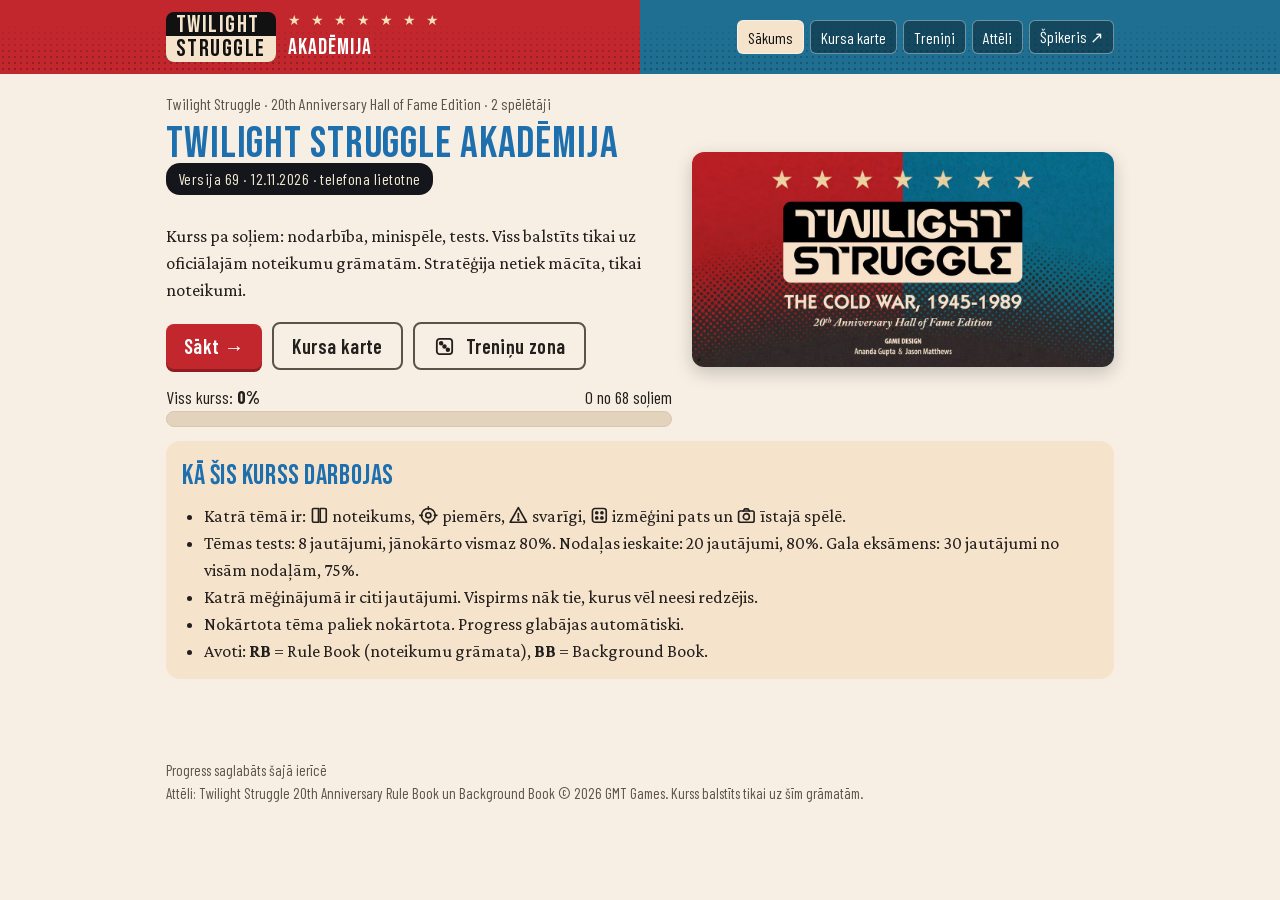
==== index.html @ 547fc5b4 "v69: emoji aizstātas ar vienota stila līniju ikonām Co-Authored-By: Claude Opus 5.5 <noreply@anthrop" ====
<!doctype html><html lang="lv"><head><meta charset="utf-8">
<meta name="viewport" content="width=device-width,initial-scale=1,viewport-fit=cover">
<meta name="apple-mobile-web-app-capable" content="yes"><meta name="mobile-web-app-capable" content="yes">
<meta name="apple-mobile-web-app-status-bar-style" content="black-translucent">
<meta name="apple-mobile-web-app-title" content="TS Akadēmija"><meta name="theme-color" content="#14161c">
<link rel="apple-touch-icon" href="icon-180.png"><link rel="icon" href="icon-192.png"><link rel="manifest" href="manifest.webmanifest">
<link rel="stylesheet" href="fonts.css">
<style>*,*::before,*::after{box-sizing:border-box}html,body{margin:0}body{padding:env(safe-area-inset-top) env(safe-area-inset-right) env(safe-area-inset-bottom) env(safe-area-inset-left)}</style>
<title>TS Akadēmija</title></head><body>
<style>/* Layout: rulebook look — red/blue starred header band, cream "example" panels on warm paper, condensed caps headings in rulebook blue. Single light theme on purpose (the printed rulebook look). */
:root{
  --paper:#f7efe4; --panel:#f6e3cc; --panel2:#efe0cb; --ink:#231f1d; --ink2:#5b524b;
  --red:#c1272d; --red-d:#8f1c21; --blue:#1d6fae; --blue-d:#174f7c; --navy:#13304d;
  --gold:#f3c623; --purple:#57549f; --line:#d9c6ad; --ok:#2e7d32; --bad:#c62828; --okbg:#e3f1e2; --badbg:#f9e1df;
  --f-disp:"Bebas Neue","Oswald","Arial Narrow",sans-serif;
  --f-ui:"Barlow Condensed","Arial Narrow",sans-serif;
  --f-body:"Crimson Pro","Georgia",serif;
  color-scheme:light;
}
html{background:var(--paper)}
body{background:var(--paper);color:var(--ink);font-family:var(--f-body);font-size:18px;line-height:1.5}
*{box-sizing:border-box}
button{font-family:var(--f-ui);cursor:pointer}
button:focus-visible,a:focus-visible,[tabindex]:focus-visible{outline:3px solid var(--gold);outline-offset:2px}
h1,h2,h3{font-family:var(--f-disp);font-weight:400;letter-spacing:.02em;text-wrap:balance;margin:0}
a{color:var(--blue)}
.wrap{max-width:980px;margin:0 auto;padding-left:max(16px,env(safe-area-inset-left,0px));padding-right:max(16px,env(safe-area-inset-right,0px))}

/* header band */
.band{background:linear-gradient(90deg,var(--red) 0 50%,#1f6f93 50% 100%);color:#fff;position:relative;overflow:hidden}
.band::after{content:"";position:absolute;inset:0;background-image:radial-gradient(rgba(0,0,0,.28) 1px,transparent 1.4px);background-size:6px 6px;mask-image:linear-gradient(to bottom,transparent 30%,#000);pointer-events:none}
.band .wrap{position:relative;z-index:1;padding-block:10px;display:flex;align-items:center;gap:12px;flex-wrap:wrap}
.logo{background:#111;border-radius:8px;padding:2px 10px 0;line-height:.9;font-family:var(--f-disp);font-size:24px;color:#f5e3cc;letter-spacing:.06em}
.logo b{display:block;background:#f5e3cc;color:#111;margin:0 -10px;padding:2px 10px;border-radius:0 0 8px 8px;font-weight:400}
.band .ttl{font-family:var(--f-disp);font-size:22px;letter-spacing:.05em}
.band nav{margin-left:auto;display:flex;gap:6px;flex-wrap:wrap}
.band nav button{background:rgba(0,0,0,.35);color:#fff;border:1px solid rgba(255,255,255,.4);border-radius:6px;padding:4px 10px;font-size:16px}
.band nav button[aria-current="true"]{background:#f5e3cc;color:#111}
.stars{color:#f3dfb8;letter-spacing:10px;font-size:14px}

main{padding-block:18px 60px}
.crumb{font-family:var(--f-ui);color:var(--ink2);font-size:16px;margin-bottom:6px}

/* home */
.hero{display:grid;grid-template-columns:1.2fr 1fr;gap:20px;align-items:center}
.hero img{border-radius:12px;box-shadow:0 6px 18px rgba(0,0,0,.2)}
.hero h1{font-size:44px;color:var(--blue);line-height:1}
@media (max-width:700px){.hero{grid-template-columns:1fr}.hero h1{font-size:36px}}
.btn{display:inline-flex;align-items:center;justify-content:center;gap:8px;border:0;border-radius:8px;padding:10px 18px;font-size:20px;font-weight:600;letter-spacing:.02em;min-height:44px}
.btn.pri{background:var(--red);color:#fff;box-shadow:0 3px 0 var(--red-d)}
.btn.sec{background:var(--blue);color:#fff;box-shadow:0 3px 0 var(--blue-d)}
.btn.ghost{background:transparent;color:var(--ink);border:2px solid var(--ink2)}
.btn:active{transform:translateY(2px);box-shadow:none}
.btn[disabled]{opacity:.45;cursor:not-allowed}
.row{display:flex;gap:10px;flex-wrap:wrap;align-items:center}
.progress{height:16px;background:#e3d3bd;border-radius:9px;overflow:hidden;border:1px solid var(--line)}
.progress>i{display:block;height:100%;background:linear-gradient(90deg,var(--blue),var(--red))}
.pct{font-family:var(--f-ui);font-size:18px}
.savebadge{font-family:var(--f-ui);font-size:15px;color:var(--ink2)}

/* course map */
.chap{background:var(--panel);border-radius:14px;padding:14px 16px;margin-top:14px}
.chap h2{font-size:28px;color:var(--blue)}
.chap.locked{opacity:.6}
.tlist{list-style:none;margin:8px 0 0;padding:0;display:grid;gap:6px}
.titem{display:flex;align-items:center;gap:10px;background:#fbf4ea;border:1px solid var(--line);border-radius:8px;padding:8px 10px;font-family:var(--f-ui);font-size:19px;text-align:left;width:100%;color:var(--ink)}
.titem .st{flex:0 0 auto;font-size:14px;border-radius:12px;padding:2px 8px;font-weight:600;letter-spacing:.03em}
.st.done{background:var(--okbg);color:var(--ok)}
.st.cur{background:var(--gold);color:#3a2c00}
.st.lock{background:#e0d6c8;color:#7a6e62}
.st.soon{background:#e0d6c8;color:#7a6e62}
.titem.cur{border:2px solid var(--gold)}
.titem[disabled]{cursor:not-allowed;color:#8c8075}
.titem .num{font-family:var(--f-disp);font-size:22px;color:var(--red);min-width:46px}
.titem .best{margin-left:auto;font-size:15px;color:var(--ink2)}

/* lesson */
.lesson h1{font-size:40px;color:var(--blue);line-height:1.05}
.blk{border-radius:12px;padding:14px 16px;margin-top:14px;border-left:8px solid}
.blk h3{font-family:var(--f-ui);font-weight:700;font-size:20px;letter-spacing:.04em;text-transform:uppercase;margin-bottom:6px}
.blk.rule{background:#fbf0c9;border-color:#e2b616}
.blk.ex{background:#e1ecf6;border-color:var(--blue)}
.blk.imp{background:#f8e0dc;border-color:var(--red)}
.blk.sim{background:var(--panel);border-color:#2b2b2b}
.blk.real{background:#f1ebe2;border-color:#7d6d5d}
.blk p{margin:.4em 0}.blk ul{margin:.3em 0;padding-left:1.2em}
.src{font-family:var(--f-ui);font-size:15px;color:var(--ink2);margin-top:6px}
.en{font-family:var(--f-ui);font-style:normal;background:#efe6d8;border-radius:4px;padding:0 4px;white-space:nowrap}
.figs{display:grid;grid-template-columns:repeat(auto-fit,minmax(220px,1fr));gap:12px;margin-top:8px}
figure{margin:0;min-width:0}
figure img{border-radius:8px;border:1px solid var(--line);background:#fff;cursor:zoom-in;display:block;margin:0 auto}
figcaption{font-family:var(--f-ui);font-size:15px;color:var(--ink2);margin-top:4px}
.sticky-actions{position:sticky;bottom:0;background:linear-gradient(transparent,var(--paper) 30%);padding-block:18px 10px;padding-bottom:max(10px,env(safe-area-inset-bottom,0px));margin-top:10px}

/* map view */
.mapv{position:relative;width:100%;overflow:hidden;border-radius:10px;border:2px solid #2c2c2c;background:#7f97a3;touch-action:manipulation}
.mapv img{position:absolute;max-width:none;border:0;border-radius:0;cursor:default;user-select:none;-webkit-user-drag:none}
.hs{position:absolute;border:0;background:transparent;padding:0;border-radius:4px}
.hs.on{outline:5px solid var(--gold);outline-offset:3px;background:transparent;box-shadow:0 0 0 3px #222}
.hs.nb{outline:4px solid #29b34a;background:rgba(41,179,74,.25)}
.hs.dim{background:rgba(30,30,30,.45)}
.hs.good{outline:4px solid var(--ok);background:rgba(46,125,50,.3)}
.hs.badc{outline:4px solid var(--bad);background:rgba(198,40,40,.3)}
.hs:hover{outline:3px solid #fff}
.maptools{display:flex;gap:6px;flex-wrap:wrap;margin:8px 0}
.chip{font-family:var(--f-ui);font-size:16px;border:1px solid var(--ink2);background:#fbf4ea;border-radius:16px;padding:4px 12px;color:var(--ink)}
.chip[aria-pressed="true"]{background:var(--navy);color:#fff;border-color:var(--navy)}
.info{background:#fbf4ea;border:1px solid var(--line);border-radius:10px;padding:10px 12px;margin-top:8px;font-family:var(--f-ui);font-size:18px;min-height:52px}

/* country box replica */
.cbox{display:inline-flex;flex-direction:column;width:150px;border-radius:9px;border:4px solid var(--rc,#6a6aa8);background:var(--rb,#cfcde6);overflow:hidden;font-family:var(--f-ui);vertical-align:top;box-shadow:0 2px 0 rgba(0,0,0,.25)}
.cbox .nm{display:flex;align-items:stretch;background:#fff;color:#111;font-weight:700;font-size:15px;line-height:1.1}
.cbox .nm span{flex:1;padding:3px 6px;white-space:nowrap;overflow:hidden;text-overflow:ellipsis}
.cbox.bg .nm{background:var(--purple);color:#fff}
.cbox .sn{flex:0 0 22px;display:flex;align-items:center;justify-content:center;background:var(--gold);color:#111;font-weight:700}
.cbox.bg .sn{background:var(--red);color:#fff}
.cbox .half{display:grid;grid-template-columns:1fr 1fr;gap:4px;padding:4px;min-height:58px}
.cbox .slot{background:rgba(255,255,255,.35);border-radius:5px;display:flex;align-items:center;justify-content:center;position:relative}
.cbox .slot::before{content:attr(data-g);font-size:24px;color:rgba(0,0,0,.12)}
.cbox .slot .tok{position:absolute}
.cbox .rg{font-size:12px;padding:0 6px 3px;color:#3d3833}
.tok{display:inline-flex;flex-direction:column;align-items:center;justify-content:center;width:40px;height:40px;border-radius:6px;font-family:var(--f-ui);font-weight:700;font-size:18px;line-height:.9;border:2px solid;box-shadow:0 2px 0 rgba(0,0,0,.3)}
.tok i{font-style:normal;font-size:15px}
.tok.us{background:#fff;color:var(--blue);border-color:var(--blue)}
.tok.us.c{background:var(--blue);color:#fff}
.tok.su{background:#fff;color:var(--red);border-color:var(--red)}
.tok.su.c{background:var(--red);color:#fff}
.boxes{display:flex;flex-wrap:wrap;gap:10px}
.boxes .cbox{cursor:pointer}
.boxes .cbox.sel{outline:4px solid var(--gold)}

/* quiz */
.qcard{background:#fbf4ea;border:1px solid var(--line);border-radius:12px;padding:14px 16px;margin-top:12px}
.qhead{display:flex;justify-content:space-between;font-family:var(--f-ui);color:var(--ink2);font-size:16px}
.qtext{font-size:20px;margin:8px 0}
.opts{display:grid;gap:8px}
.opt{display:flex;gap:10px;align-items:flex-start;text-align:left;background:#fff;border:2px solid var(--line);border-radius:10px;padding:10px 12px;font-family:var(--f-body);font-size:18px;color:var(--ink);width:100%}
.opt .k{font-family:var(--f-disp);font-size:22px;color:var(--blue);min-width:20px}
.opt[aria-pressed="true"]{border-color:var(--navy);background:#e6eef6}
.opt.right{border-color:var(--ok);background:var(--okbg)}
.opt.wrong{border-color:var(--bad);background:var(--badbg)}
.rev{margin-top:8px;padding:8px 10px;border-radius:8px;font-size:17px}
.rev.ok{background:var(--okbg)}.rev.no{background:var(--badbg)}
.tag{font-family:var(--f-ui);font-size:14px;border-radius:10px;padding:1px 8px;background:#e8dccb;color:var(--ink2)}
.tag.rv{background:#dfe9f3;color:var(--blue-d)}
.score{font-family:var(--f-disp);font-size:64px;line-height:1}
.score.pass{color:var(--ok)}.score.fail{color:var(--bad)}

/* misc */
.tracks{display:grid;gap:4px}
.trk{display:flex;flex-wrap:wrap;gap:3px}
.trk button{min-width:36px;height:36px;border-radius:6px;border:2px solid #333;font-family:var(--f-disp);font-size:20px;background:#eee;color:#111;padding:0 4px}
.trk button.u{background:var(--blue);color:#fff;border-color:var(--blue-d)}
.trk button.s{background:var(--red);color:#fff;border-color:var(--red-d)}
.trk button.on{outline:4px solid var(--gold);transform:scale(1.08)}
.vpbar{overflow-x:auto;padding:6px 2px}
.vpbar .trk{flex-wrap:nowrap}
.lbl{font-family:var(--f-ui);font-weight:700;font-size:17px;letter-spacing:.03em;text-transform:uppercase;color:var(--navy)}
.order{display:grid;gap:6px}
.order button{text-align:left}
.sort-item{display:flex;align-items:center;gap:10px;background:#fff;border:1px solid var(--line);border-radius:10px;padding:8px;flex-wrap:wrap}
.sort-item .nm{flex:1 1 180px;font-family:var(--f-ui);font-size:18px}
.res{font-family:var(--f-ui);font-size:18px;margin-top:8px;padding:8px 12px;border-radius:8px}
.res.ok{background:var(--okbg);color:#1d4f20}.res.no{background:var(--badbg);color:#7a1717}
.hot{position:relative;display:inline-block;max-width:100%}
.hot img{display:block;cursor:default}
.hot .hs{outline:2px dashed rgba(29,111,174,.7)}
.lightbox{position:fixed;inset:0;background:rgba(0,0,0,.85);z-index:50;display:flex;align-items:center;justify-content:center;padding:16px}
.lightbox img{max-width:100%;max-height:100%;border-radius:6px;cursor:zoom-out}
.album{display:grid;grid-template-columns:repeat(auto-fill,minmax(200px,1fr));gap:14px}
.album figure{background:#fbf4ea;border:1px solid var(--line);border-radius:10px;padding:8px}
.album .n{font-family:var(--f-disp);color:var(--red);font-size:22px}
table.sm{border-collapse:collapse;font-family:var(--f-ui);font-size:17px}
table.sm td,table.sm th{border:1px solid var(--line);padding:3px 8px;text-align:left}
.scroll{overflow-x:auto}
.toast{position:fixed;left:50%;transform:translateX(-50%);bottom:max(16px,env(safe-area-inset-bottom,0px));background:var(--navy);color:#fff;font-family:var(--f-ui);padding:8px 14px;border-radius:8px;z-index:60}
@media (max-width:520px){body{font-size:17px}.lesson h1{font-size:32px}.band .ttl{display:none}.cbox{width:136px}}
@media (prefers-reduced-motion:reduce){*{transition:none!important;animation:none!important}}

.hs.srcc{outline:4px solid var(--blue);background:rgba(29,111,174,.25)}
#app img{max-width:100%;height:auto}
#app .mapv img{max-width:none!important;height:auto}

.mapv svg.clbl{position:absolute;inset:0;width:100%;height:100%;pointer-events:none}

.kt{border:2px solid #b9a98a;border-left-width:8px;border-radius:8px;background:#fffdf7;padding:8px 12px;margin:8px 0;font-size:.95em}.kt-us{border-left-color:#1d6fae}.kt-ussr{border-left-color:#c62828}.kt-both{border-left-color:#888}.kt-h{font-weight:700;margin-bottom:2px}

/* ===== Design pass: rulebook/card-style section bands with simple line icons */
.ico{display:inline-block;width:1.15em;height:1.15em;vertical-align:-.2em;flex:0 0 auto}
.blk{border:2px solid var(--bc);border-left-width:2px;border-radius:12px;padding:0 16px 14px;overflow:hidden;box-shadow:0 2px 0 rgba(0,0,0,.12)}
.blk h3{display:flex;align-items:center;gap:10px;margin:0 -16px 10px;padding:6px 16px 4px;background:var(--bc);color:#fff;font-family:var(--f-disp);font-weight:400;font-size:24px;letter-spacing:.06em;text-transform:uppercase}
.blk h3 .badge{display:inline-flex;align-items:center;justify-content:center;width:30px;height:30px;border-radius:50%;background:rgba(255,255,255,.18);border:1.5px solid rgba(255,255,255,.75)}
.blk h3 .badge .ico{width:18px;height:18px}
.blk.rule{background:#fbf3d6;--bc:#b98f12}
.blk.ex{background:#e6eff7;--bc:var(--blue)}
.blk.imp{background:#f9e5e1;--bc:var(--red)}
.blk.sim{background:var(--panel);--bc:#2b2b2b}
.blk.real{background:#f3ede4;--bc:#7d6d5d}
.blk.sim h3{background:repeating-linear-gradient(135deg,#2b2b2b 0 14px,#333 14px 28px)}
.kt-h{display:flex;align-items:center;gap:6px}
.mk-ok,.mk-no{display:inline-flex;align-items:center;justify-content:center;width:1.25em;height:1.25em;border-radius:50%;color:#fff;font-style:normal;font-family:var(--f-ui);font-weight:700;font-size:.85em;vertical-align:-.15em;margin-right:2px}
.mk-ok{background:var(--ok)}.mk-ok::before{content:"✓"}
.mk-no{background:var(--bad)}.mk-no::before{content:"✕"}
.ln{display:inline-block;width:26px;height:0;border-top:4px solid #111;vertical-align:middle;margin-right:4px}
.ln.br{border-color:#8a5a2b}.ln.rd{border-top-style:dashed;border-color:#c1272d}
/* interactive question widgets */
.opsbar{display:flex;align-items:center;flex-wrap:wrap;gap:4px 8px;font-family:var(--f-ui);font-size:18px;margin:4px 0 8px}
.side{font-family:var(--f-disp);letter-spacing:.06em;color:#fff;border-radius:6px;padding:1px 8px;font-size:18px}
.side.us{background:var(--blue)}.side.su{background:var(--red)}
.op{display:inline-block;width:16px;height:16px;border-radius:50%;border:2px solid #555;background:transparent}
.op.on{background:var(--gold);border-color:#8a6d00}
.stepper{display:flex;align-items:center;gap:12px;margin:10px 0}
.stepper .btn{min-width:56px;font-size:28px;padding:4px 14px}
.stepper output{font-family:var(--f-disp);font-size:44px;min-width:60px;text-align:center;color:var(--navy)}
.stepper.sm .btn{min-width:44px;font-size:22px;min-height:40px;padding:2px 10px}.stepper.sm output{font-size:32px;min-width:44px}
.stepper .unit{font-family:var(--f-ui);font-size:18px;color:var(--ink2)}
.dicebox{display:flex;gap:28px;justify-content:center;flex-wrap:wrap;margin:10px 0;font-family:var(--f-ui);font-size:18px;text-align:center}
.dicebox .lbl{margin-bottom:4px}
.dicebox.rolling .die{animation:roll .5s ease-out}
@keyframes roll{0%{transform:rotate(-200deg) scale(.4);opacity:0}100%{transform:none;opacity:1}}
.qcard{box-shadow:0 2px 0 rgba(0,0,0,.08)}
.qhead{border-bottom:1px dashed var(--line);padding-bottom:6px}
.titem .num .ico{width:22px;height:22px;color:var(--red)}
[hidden]{display:none!important}
.qmodal{position:fixed;inset:0;background:rgba(20,16,12,.72);z-index:40;overflow-y:auto;padding:16px max(12px,env(safe-area-inset-left,0px))}
.qm-in{max-width:980px;margin:0 auto 40px;background:var(--paper)}
.qm-in .qhead{align-items:center}
.hs.miss{outline:4px dashed var(--ok);outline-offset:2px}
.tblw{overflow-x:auto;margin:8px 0}
table.cmp{border-collapse:collapse;width:100%;min-width:420px;font-family:var(--f-ui);font-size:17px}
table.cmp td,table.cmp th{border:1px solid var(--line);padding:6px 10px;text-align:left;vertical-align:top}
table.cmp th{background:rgba(0,0,0,.04)}
.sptrack{display:grid;grid-template-columns:repeat(9,minmax(0,1fr));gap:4px;margin:10px 0}
.sptrack .bx{border:2px solid var(--line);border-radius:8px;padding:4px 2px;text-align:center;font-family:var(--f-ui);font-size:13px;line-height:1.15;min-height:92px;position:relative;background:#fff}
.sptrack .bx b{display:block;font-size:16px}
.sptrack .bx .mk{display:flex;gap:2px;justify-content:center;margin-top:3px;min-height:20px}
.sptrack .bx .mk i{width:18px;height:18px;border-radius:50%;display:inline-block}
.sptrack .bx .mk i.us{background:#1d6fae}.sptrack .bx .mk i.su{background:#c1272d}
.sptrack .bx.tg{border-color:#1d6fae;box-shadow:0 0 0 2px rgba(29,111,174,.25)}
.sptrack .bx .ab{color:#b3402a;font-size:11px}
@media (max-width:640px){.sptrack{grid-template-columns:repeat(3,minmax(0,1fr))}}
.dbar{display:flex;gap:4px;margin:6px 0 10px}.dbx{flex:1;text-align:center;font:700 20px var(--f-ui);padding:8px 0;border-radius:6px;opacity:.45;border:3px solid transparent}.dbx.on{opacity:1;border-color:#111;box-shadow:0 0 0 2px #fff inset}
.trgrid{display:grid;grid-template-columns:repeat(auto-fill,minmax(250px,1fr));gap:14px;margin:16px 0 30px}
.trcard{display:flex;flex-direction:column;align-items:flex-start;gap:6px;text-align:left;background:var(--panel,#fffaf0);border:2px solid #d8c9a8;border-radius:14px;padding:16px;cursor:pointer;font:inherit;color:inherit;transition:transform .12s,box-shadow .12s}
.trcard:hover{transform:translateY(-2px);box-shadow:0 6px 16px rgba(0,0,0,.12)}
.trcard b{font-family:var(--f-ui);font-size:22px;color:var(--blue)}.trcard .tri{font-size:34px;line-height:1}.trcard .trm{font-family:var(--f-ui);font-size:14px;color:var(--ink2)}
.trcard.mix{border-color:var(--gold,#c9a227);background:linear-gradient(135deg,#fff6d8,#fffaf0)}
.trscore{display:flex;flex-wrap:wrap;gap:8px 18px;font-family:var(--f-ui);font-size:17px;margin:12px 0;padding:8px 12px;background:rgba(0,0,0,.05);border-radius:8px}
.rtabs{display:flex;flex-wrap:wrap;gap:8px;justify-content:center;margin:8px 0}
.rtab{border:3px solid var(--rc);border-radius:10px;background:var(--rb);color:#222;min-width:200px;max-width:280px;flex:1 1 200px;font-family:var(--f-ui);font-size:16px;overflow:hidden;margin:6px auto}
.rtabs .rtab{margin:0}
.rtab-h{background:var(--rc);color:#fff;font-weight:700;text-align:center;letter-spacing:.04em;padding:3px 6px}
.rtab>div:not(.rtab-h){display:flex;justify-content:space-between;gap:10px;padding:3px 10px;border-top:1px solid rgba(0,0,0,.12)}
.vptr{display:flex;flex-wrap:wrap;gap:3px;justify-content:center;margin:10px 0}
.vptr button{min-width:34px;height:34px;border-radius:6px;border:1px solid rgba(0,0,0,.25);font:600 14px var(--f-ui);cursor:pointer;padding:0 4px;color:#fff}
.vptr .u{background:#1d6fae}.vptr .s{background:#c62828}.vptr .z{background:#777}
.vptr .on{outline:3px solid #f2c40f;outline-offset:1px;transform:scale(1.12)}
.vptr .pick{outline:3px dashed #222;outline-offset:1px}
.vptr .end{min-width:44px}
.chst{display:flex;gap:14px;flex-wrap:wrap;justify-content:center;margin:8px 0}
.chst>div{border:2px solid var(--line);border-radius:10px;padding:8px 12px;text-align:center;min-width:120px}
.chcard{display:inline-block;width:58px;height:80px;border-radius:7px;border:2px solid #888;background:linear-gradient(160deg,#b71c1c,#e53935);color:#ffd54f;font:700 13px var(--f-ui);line-height:80px;text-align:center}
.chcard.down{background:repeating-linear-gradient(45deg,#555,#555 6px,#666 6px,#666 12px);color:transparent}
.t1st{display:flex;flex-wrap:wrap;gap:6px 14px;font-family:var(--f-ui);font-size:17px;background:#f1ead8;border:1px solid #d8c9a6;border-radius:8px;padding:6px 10px;margin:6px 0}
.t1st b{color:var(--blue)}
ol.flow{padding-left:1.3em}ol.flow li{margin:4px 0}
/* polish v50 */
.sticky-actions{background:var(--paper);box-shadow:0 -1px 0 var(--line),0 -8px 16px -10px rgba(0,0,0,.25);padding-top:12px;z-index:5}
.btn{transition:transform .08s ease,box-shadow .15s ease,filter .15s ease}
.btn:hover:not(:disabled){filter:brightness(1.06);box-shadow:0 3px 8px rgba(0,0,0,.15)}
.btn:active:not(:disabled){transform:translateY(1px)}
.opt{transition:border-color .12s ease,background .12s ease}
.opt:hover:not(:disabled){border-color:var(--blue)}
.band nav button{transition:background .12s ease}
.band nav button:hover{background:rgba(0,0,0,.55)}
@media (max-width:520px){
  .band .wrap{flex-wrap:nowrap;gap:10px;padding-block:8px}
  .band .stars{display:none}
  .logo{font-size:19px;padding:2px 8px 0;flex:none}
  .logo b{margin:0 -8px;padding:2px 8px}
  .band nav{align-items:center;align-self:center;flex-wrap:nowrap;overflow-x:auto;mask-image:linear-gradient(90deg,#000 85%,transparent);scrollbar-width:none;-webkit-overflow-scrolling:touch;margin-left:0;min-width:0;padding-block:2px}
  .band nav::-webkit-scrollbar{display:none}
  .band nav button{flex:none;font-size:15px;padding:5px 9px}
  .sticky-actions.row{flex-wrap:nowrap}
  .sticky-actions.row .btn{flex:1 1 auto;font-size:18px;padding:10px 12px}
  main{padding-top:12px}
}
/* diploma */
.diploma{--t1:#fbe7a1;--t2:#d9a836;--t3:#8a6414;position:relative;text-align:center;background:radial-gradient(ellipse at 50% 0,#fffdf6,#fbf3e2 70%);padding:34px 22px 26px;margin-top:16px;border-radius:6px;
  border:14px solid transparent;background-clip:padding-box;box-shadow:0 0 0 2px var(--t3),0 0 0 14px var(--t2),0 0 0 16px var(--t3),0 14px 34px rgba(0,0,0,.25);margin:30px 16px 20px}
.diploma::before{content:"";position:absolute;inset:8px;border:1.5px solid var(--t2);border-radius:3px;pointer-events:none}
.diploma::after{content:"";position:absolute;inset:0;pointer-events:none;opacity:.06;background:repeating-linear-gradient(45deg,var(--t3) 0 1px,transparent 1px 9px)}
.dp-corner{position:absolute;color:var(--t2);font-size:22px;line-height:1}.dp-corner.tl{top:14px;left:16px}.dp-corner.tr{top:14px;right:16px}.dp-corner.bl{bottom:14px;left:16px}.dp-corner.br{bottom:14px;right:16px}
.dp-k{font-family:var(--f-ui);letter-spacing:.25em;color:var(--navy);font-size:14px}
.dp-medal{margin:8px auto 0;filter:drop-shadow(0 4px 6px rgba(0,0,0,.25))}
.dp-ribbon{position:relative;display:inline-block;margin:-6px auto 10px;background:linear-gradient(90deg,#c1272d 0 50%,#1d6fae 50%);color:#fff;font-family:var(--f-disp);font-size:34px;letter-spacing:.12em;padding:4px 30px;box-shadow:0 3px 8px rgba(0,0,0,.25)}
.dp-ribbon::before,.dp-ribbon::after{content:"";position:absolute;top:8px;border:20px solid;z-index:-1}
.dp-ribbon::before{left:-24px;border-color:#8f1c21 #8f1c21 #8f1c21 transparent}.dp-ribbon::after{right:-24px;border-color:#174f7c transparent #174f7c #174f7c}
.dp-t{font-size:19px;max-width:560px;margin:8px auto}
.dp-name{font-family:'Crimson Pro',serif;font-size:42px;font-style:italic;color:var(--ink);border-bottom:2px solid var(--t2);display:inline-block;padding:0 20px;margin:4px 0;min-width:60%}
.dp-row{display:flex;justify-content:center;gap:26px;flex-wrap:wrap;margin:16px 0}.dp-row div{display:flex;flex-direction:column}.dp-row b{font-family:var(--f-disp);font-size:30px;font-weight:400;color:var(--t3)}.dp-row span{font-family:var(--f-ui);font-size:14px;color:var(--ink2);text-transform:uppercase;letter-spacing:.08em}
.dp-seals{display:flex;justify-content:center;gap:40px;margin-top:6px}.dp-seal{position:relative}.dp-seal img{height:84px;width:84px;object-fit:contain}
.dp-stamp{position:absolute;left:50%;top:50%;font-family:var(--f-ui);font-weight:700;font-size:15px;letter-spacing:.1em;padding:2px 8px;border:3px double;border-radius:4px;white-space:nowrap;opacity:.82;mix-blend-mode:multiply;transform:translate(-50%,-50%) rotate(-14deg);animation:stamp .5s cubic-bezier(.2,1.6,.4,1) both}
.dp-stamp.us{color:#1d4f9e;animation-delay:.5s}.dp-stamp.su{color:#b3181e;transform:translate(-50%,-50%) rotate(11deg);animation-delay:.9s;--r:11deg}
@keyframes stamp{0%{opacity:0;transform:translate(-50%,-50%) scale(2.6) rotate(var(--r,-14deg))}100%{opacity:.82;transform:translate(-50%,-50%) scale(1) rotate(var(--r,-14deg))}}
.dp-sign{display:flex;justify-content:space-around;margin-top:14px}.dp-sign div{display:flex;flex-direction:column;min-width:120px;border-top:1px solid var(--ink2);padding-top:2px}.dp-sign i{font-family:'Crimson Pro',serif;font-size:20px;order:-1;margin-top:-26px}.dp-sign span{font-family:var(--f-ui);font-size:13px;color:var(--ink2);text-transform:uppercase}
.dp-plat .dp-name{background:linear-gradient(90deg,#5f7a90,#a9bccb,#5f7a90);-webkit-background-clip:text;background-clip:text;color:transparent}
.dp-ladder{display:flex;justify-content:center;gap:8px;flex-wrap:wrap;margin:6px 0}.dp-step{display:flex;flex-direction:column;align-items:center;padding:6px 10px;border-radius:10px;border:2px solid transparent;font-family:var(--f-ui)}
.dp-step.cur{border-color:var(--navy);background:#fff}.dp-step.lock{opacity:.35;filter:grayscale(1)}.dp-step span{font-size:13px;color:var(--ink2)}
.dp-hint{text-align:center;color:var(--ink2)}
@media (max-width:520px){.diploma{margin:22px 6px 16px;padding:28px 12px 20px;border-width:10px}.dp-ribbon{font-size:24px;padding:3px 18px}.dp-name{font-size:32px}.dp-seals{gap:22px}}
@media print{header.band,footer,.row,nav,.dp-ladder,.dp-hint,main>p{display:none!important}.diploma{margin:10px;break-inside:avoid;-webkit-print-color-adjust:exact;print-color-adjust:exact}.dp-stamp{animation:none}}

/* ceremony overlay */
.cer{position:fixed;inset:0;z-index:100;background:radial-gradient(ellipse at 50% 30%,#1b3a5c,#070d16 75%);color:#f5e3cc;display:flex;flex-direction:column;overflow:auto;animation:cerIn .5s ease both}
.cer.out{animation:cerOut .4s ease both}@keyframes cerIn{from{opacity:0}}@keyframes cerOut{to{opacity:0}}
.cer::before{content:"";position:fixed;inset:0;background-image:radial-gradient(rgba(255,255,255,.06) 1px,transparent 1.4px);background-size:7px 7px;pointer-events:none}
.cer-top{display:flex;justify-content:flex-end;gap:8px;padding:10px 14px;position:relative;z-index:2}
.cer-x{background:rgba(255,255,255,.1);color:#f5e3cc;border:1px solid rgba(255,255,255,.25);border-radius:6px;padding:4px 10px;font-size:15px}
.cer-stage{flex:1;display:flex;align-items:center;justify-content:center;padding:10px 16px 30px;position:relative;z-index:1}
.cer-scene{width:100%;max-width:560px;text-align:center;animation:scIn .6s ease both}@keyframes scIn{from{opacity:0;transform:translateY(16px)}}
.cer-fx{position:fixed;inset:0;pointer-events:none;overflow:hidden;z-index:3}
.cf{position:absolute;top:-20px;width:9px;height:14px;font-size:20px;line-height:1;animation:fall linear both}
@keyframes fall{to{transform:translate(var(--dx),110vh) rotate(var(--rot))}}
.dossier{position:relative;background:#d8b98a;color:#2b2118;border-radius:4px 18px 4px 4px;padding:30px 24px 26px;box-shadow:0 20px 50px rgba(0,0,0,.6);text-align:left;transition:transform .6s ease,opacity .6s ease}
.dossier.open{transform:rotateX(70deg) translateY(-40px);opacity:0}
.dossier h2{font-size:40px;color:#3a2a1a}.dossier p{font-size:18px}
.dos-k{font-family:var(--f-ui);letter-spacing:.2em;font-size:13px;color:#6b5236}
.stamp-ts{position:absolute;right:16px;top:22px;transform:rotate(8deg);color:#b3181e;border:3px solid #b3181e;font-family:var(--f-ui);font-weight:700;letter-spacing:.12em;padding:2px 10px;opacity:.85}
.dos-l{display:block;font-family:var(--f-ui);font-weight:700;margin-top:12px}.dos-in{width:100%;font-size:20px;padding:10px;border-radius:6px;border:1px solid #8a6a44;background:#fff8ec;margin:6px 0 14px;font-family:'Crimson Pro',serif}
.wax{position:absolute;right:22px;bottom:-22px;width:58px;height:58px;border-radius:50%;background:radial-gradient(circle at 35% 35%,#e0464b,#8f1c21);color:#f5e3cc;display:grid;place-items:center;font-size:26px;box-shadow:0 4px 10px rgba(0,0,0,.4)}
.telegram{background:#f1e6cf;color:#222;border-radius:3px;text-align:left;box-shadow:0 14px 40px rgba(0,0,0,.6)}
.tg-h{display:flex;justify-content:space-between;gap:10px;flex-wrap:wrap;background:#c1272d;color:#fff;font-family:var(--f-ui);font-weight:700;letter-spacing:.1em;padding:6px 12px;font-size:14px}
.tg-b{font-family:"Courier New",monospace;font-size:17px;white-space:pre-wrap;margin:0;padding:16px;min-height:150px}
.dc{display:flex;justify-content:center;gap:6px;margin:22px 0 6px}.dc-c{width:52px;height:52px;border-radius:6px;display:grid;place-items:center;font-family:var(--f-disp);font-size:30px;opacity:.25;transition:opacity .3s,transform .3s}
.dc1{background:#f5e3cc;color:#111}.dc2{background:#c1272d}.dc3{background:#f3c623;color:#111}.dc4{background:#2e8b3a}.dc5{background:#1d6fae}
.dc-c.on{opacity:1;transform:scale(1.15);box-shadow:0 0 18px rgba(255,255,255,.5)}
.dc-l{font-family:var(--f-ui);font-size:20px;letter-spacing:.05em;min-height:30px}
.cer-next{margin-top:16px;min-height:50px}
.cer-k{font-family:var(--f-ui);letter-spacing:.15em;text-transform:uppercase}
.reel{min-height:230px;display:flex;flex-direction:column;align-items:center;justify-content:center}.reel-lab{font-family:var(--f-disp);font-size:26px;letter-spacing:.1em}
.reel.landed .reel-m{animation:land 1s cubic-bezier(.2,1.5,.4,1) both;filter:drop-shadow(0 0 24px rgba(255,230,160,.6))}
@keyframes land{0%{transform:scale(.3) rotateY(540deg)}100%{transform:scale(1) rotateY(0)}}
.cer-tier h2{font-size:52px;letter-spacing:.06em;text-shadow:0 2px 10px rgba(0,0,0,.6)}.cer-rank{font-family:var(--f-ui);font-size:22px}
@media (prefers-reduced-motion:reduce){.cer,.cer-scene,.reel.landed .reel-m,.dp-stamp{animation:none}}
.dp-seal img{border-radius:50%;box-shadow:0 2px 6px rgba(0,0,0,.25)}
.dp-row div:last-child b{font-size:22px;line-height:1.4}
.stamp-ts{top:-16px;right:10px;background:#d8b98a}
.dp-plat .dp-name{background:linear-gradient(100deg,#2f4a63 20%,#9fc0dc 40%,#2f4a63 60%);background-size:250% 100%;-webkit-background-clip:text;background-clip:text;color:transparent;animation:shine 4s linear infinite}
@keyframes shine{from{background-position:100% 0}to{background-position:-150% 0}}
@media (prefers-reduced-motion:reduce){.dp-plat .dp-name{animation:none}}

/* Jautājuma valsts norāde: dēlis paliek kā oriģinālā, bez rāmja; bultiņa virs lodziņa */
.hs.pin{outline:none;box-shadow:none;overflow:visible}
.hs.pin::after{content:'▼';position:absolute;left:50%;bottom:100%;transform:translateX(-50%);margin-bottom:2px;color:#f2b705;font-size:clamp(22px,7vw,34px);line-height:1;-webkit-text-stroke:2px #14161c;paint-order:stroke fill;animation:pinb 1.2s ease-in-out infinite}
@keyframes pinb{50%{transform:translate(-50%,-6px)}}
@media (prefers-reduced-motion:reduce){.hs.pin::after{animation:none}}
/* Drukājamais diploms: A4 ainava, viena lapa */
@page{size:A4 landscape;margin:0}
@media print{
 html,body{background:#fff!important;margin:0!important;padding:0!important}
 body *{visibility:hidden}
 .diploma,.diploma *{visibility:visible}
 .diploma{position:fixed;left:10mm;top:10mm;width:277mm;height:190mm;box-sizing:border-box;margin:0!important;padding:10mm 22mm 8mm!important;display:flex;flex-direction:column;justify-content:center;align-items:center;overflow:hidden}
 .dp-k{font-size:13pt}
 .dp-ribbon{font-size:30pt}
 .dp-t{font-size:15pt;max-width:200mm}
 .dp-name{font-size:36pt;min-width:55%}
 .dp-row{margin:6mm 0 4mm}
 .dp-row b{font-size:24pt}
 .dp-seals img{height:24mm;width:24mm}
 .dp-sign{width:100%;margin-top:4mm}
}
/* Operāciju simulators */
.so-setup{margin-bottom:14px}
.so-lvd{font-family:var(--f-ui);font-size:16px;color:var(--ink2);margin:2px 0 4px}
.so-stats{display:flex;flex-wrap:wrap;gap:6px 16px;font-family:var(--f-ui);font-size:15px;color:var(--ink2);margin-top:8px}
.so-head{display:flex;flex-wrap:wrap;gap:6px 16px;font-family:var(--f-ui);font-size:17px;margin-bottom:6px;align-items:center}
.so-acts{display:grid;grid-template-columns:repeat(auto-fill,minmax(210px,1fr));gap:12px;margin:8px 0}
.so-pend{background:#fff6d8;border:2px solid var(--gold,#c9a227);border-radius:10px;padding:8px 12px;font-family:var(--f-ui);font-size:17px;margin:8px 0}
.so-step{font-size:17px}
.res.so-neutral{background:#ece6da;color:#444}
.so-log{margin:8px 0 0 20px;font-family:var(--f-ui);font-size:16px}.so-log li{margin:6px 0}.so-log span{color:#333;font-size:15px}
.so-step:empty{display:none}
.so-tab{border-collapse:collapse;margin:4px 0;font-size:15px;background:#fffdf8;border-radius:6px;overflow:hidden;max-width:100%}
.so-tab th,.so-tab td{padding:3px 8px;border-bottom:1px solid #e3d9c5;text-align:left}.so-tab th{font-weight:600;color:#666;font-size:13px}
.so-tab tr.n td{background:#fbe1e1;color:#7a1717}.so-tab tr.y td{color:#1d4f20}
.trcard .tri{color:var(--red);font-size:38px}
.btn .ei{margin-right:2px}
</style><style>.ei{display:inline-block;width:1.15em;height:1.15em;vertical-align:-.2em;background:currentColor;-webkit-mask:var(--m) center/contain no-repeat;mask:var(--m) center/contain no-repeat;flex:0 0 auto}
.ei-grad{--m:url("data:image/svg+xml,%3Csvg%20xmlns%3D%22http%3A//www.w3.org/2000/svg%22%20viewBox%3D%220%200%2024%2024%22%20fill%3D%22none%22%20stroke%3D%22black%22%20stroke-width%3D%221.9%22%20stroke-linecap%3D%22round%22%20stroke-linejoin%3D%22round%22%3E%3Cpath%20d%3D%22M2%209l10-5%2010%205-10%205z%22/%3E%3Cpath%20d%3D%22M6%2011v5c3%202%209%202%2012%200v-5M22%209v6%22/%3E%3C/svg%3E")}
.ei-gift{--m:url("data:image/svg+xml,%3Csvg%20xmlns%3D%22http%3A//www.w3.org/2000/svg%22%20viewBox%3D%220%200%2024%2024%22%20fill%3D%22none%22%20stroke%3D%22black%22%20stroke-width%3D%221.9%22%20stroke-linecap%3D%22round%22%20stroke-linejoin%3D%22round%22%3E%3Crect%20x%3D%223%22%20y%3D%228%22%20width%3D%2218%22%20height%3D%224%22%20rx%3D%221%22/%3E%3Cpath%20d%3D%22M5%2012v9h14v-9M12%208v13M12%208C10%204%206%204%206%206.5S12%208%2012%208zm0%200c2-4%206-4%206-1.5S12%208%2012%208z%22/%3E%3C/svg%3E")}
.ei-trophy{--m:url("data:image/svg+xml,%3Csvg%20xmlns%3D%22http%3A//www.w3.org/2000/svg%22%20viewBox%3D%220%200%2024%2024%22%20fill%3D%22none%22%20stroke%3D%22black%22%20stroke-width%3D%221.9%22%20stroke-linecap%3D%22round%22%20stroke-linejoin%3D%22round%22%3E%3Cpath%20d%3D%22M8%204h8v5a4%204%200%200%201-8%200z%22/%3E%3Cpath%20d%3D%22M8%206H5a3%203%200%200%200%203%204M16%206h3a3%203%200%200%201-3%204M12%2013v4M8%2021h8M9%2017h6v4H9z%22/%3E%3C/svg%3E")}
.ei-sound{--m:url("data:image/svg+xml,%3Csvg%20xmlns%3D%22http%3A//www.w3.org/2000/svg%22%20viewBox%3D%220%200%2024%2024%22%20fill%3D%22none%22%20stroke%3D%22black%22%20stroke-width%3D%221.9%22%20stroke-linecap%3D%22round%22%20stroke-linejoin%3D%22round%22%3E%3Cpath%20d%3D%22M4%209h4l5-4v14l-5-4H4z%22/%3E%3Cpath%20d%3D%22M16%209a4%204%200%200%201%200%206M18.5%206.5a8%208%200%200%201%200%2011%22/%3E%3C/svg%3E")}
.ei-mute{--m:url("data:image/svg+xml,%3Csvg%20xmlns%3D%22http%3A//www.w3.org/2000/svg%22%20viewBox%3D%220%200%2024%2024%22%20fill%3D%22none%22%20stroke%3D%22black%22%20stroke-width%3D%221.9%22%20stroke-linecap%3D%22round%22%20stroke-linejoin%3D%22round%22%3E%3Cpath%20d%3D%22M4%209h4l5-4v14l-5-4H4z%22/%3E%3Cpath%20d%3D%22M17%209l5%206M22%209l-5%206%22/%3E%3C/svg%3E")}
.ei-horn{--m:url("data:image/svg+xml,%3Csvg%20xmlns%3D%22http%3A//www.w3.org/2000/svg%22%20viewBox%3D%220%200%2024%2024%22%20fill%3D%22none%22%20stroke%3D%22black%22%20stroke-width%3D%221.9%22%20stroke-linecap%3D%22round%22%20stroke-linejoin%3D%22round%22%3E%3Cpath%20d%3D%22M3%2010v4h3l9%205V5L6%2010z%22/%3E%3Cpath%20d%3D%22M18%208l3-2M18%2012h3M18%2016l3%202%22/%3E%3C/svg%3E")}
.ei-plus{--m:url("data:image/svg+xml,%3Csvg%20xmlns%3D%22http%3A//www.w3.org/2000/svg%22%20viewBox%3D%220%200%2024%2024%22%20fill%3D%22none%22%20stroke%3D%22black%22%20stroke-width%3D%221.9%22%20stroke-linecap%3D%22round%22%20stroke-linejoin%3D%22round%22%3E%3Ccircle%20cx%3D%2212%22%20cy%3D%2212%22%20r%3D%229%22/%3E%3Cpath%20d%3D%22M12%208v8M8%2012h8%22/%3E%3C/svg%3E")}
.ei-swap{--m:url("data:image/svg+xml,%3Csvg%20xmlns%3D%22http%3A//www.w3.org/2000/svg%22%20viewBox%3D%220%200%2024%2024%22%20fill%3D%22none%22%20stroke%3D%22black%22%20stroke-width%3D%221.9%22%20stroke-linecap%3D%22round%22%20stroke-linejoin%3D%22round%22%3E%3Cpath%20d%3D%22M4%208h15l-3-3M20%2016H5l3%203%22/%3E%3C/svg%3E")}
.ei-boom{--m:url("data:image/svg+xml,%3Csvg%20xmlns%3D%22http%3A//www.w3.org/2000/svg%22%20viewBox%3D%220%200%2024%2024%22%20fill%3D%22none%22%20stroke%3D%22black%22%20stroke-width%3D%221.9%22%20stroke-linecap%3D%22round%22%20stroke-linejoin%3D%22round%22%3E%3Cpath%20d%3D%22M12%202.5l2%204.6%204.6-2-1.9%204.7%204.8%202.2-4.8%202.2%201.9%204.7-4.6-2-2%204.6-2-4.6-4.6%202%201.9-4.7L2.5%2012l4.8-2.2-1.9-4.7%204.6%202z%22/%3E%3C/svg%3E")}
.ei-swords{--m:url("data:image/svg+xml,%3Csvg%20xmlns%3D%22http%3A//www.w3.org/2000/svg%22%20viewBox%3D%220%200%2024%2024%22%20fill%3D%22none%22%20stroke%3D%22black%22%20stroke-width%3D%221.9%22%20stroke-linecap%3D%22round%22%20stroke-linejoin%3D%22round%22%3E%3Cpath%20d%3D%22M4%204l11%2011M20%204L9%2015M4%204h3M4%204v3M20%204h-3M20%204v3M12.5%2017.5l5-5M6.5%2012.5l5%205M17%2017l3%203M7%2017l-3%203%22/%3E%3C/svg%3E")}
.ei-bulb{--m:url("data:image/svg+xml,%3Csvg%20xmlns%3D%22http%3A//www.w3.org/2000/svg%22%20viewBox%3D%220%200%2024%2024%22%20fill%3D%22none%22%20stroke%3D%22black%22%20stroke-width%3D%221.9%22%20stroke-linecap%3D%22round%22%20stroke-linejoin%3D%22round%22%3E%3Cpath%20d%3D%22M9%2018h6M10%2021h4M12%203a6%206%200%200%200-4%2010.5c.8.8%201%201.5%201%202.5h6c0-1%20.2-1.7%201-2.5A6%206%200%200%200%2012%203z%22/%3E%3C/svg%3E")}
.ei-map{--m:url("data:image/svg+xml,%3Csvg%20xmlns%3D%22http%3A//www.w3.org/2000/svg%22%20viewBox%3D%220%200%2024%2024%22%20fill%3D%22none%22%20stroke%3D%22black%22%20stroke-width%3D%221.9%22%20stroke-linecap%3D%22round%22%20stroke-linejoin%3D%22round%22%3E%3Cpath%20d%3D%22M9%204L3%206v14l6-2%206%202%206-2V4l-6%202z%22/%3E%3Cpath%20d%3D%22M9%204v14M15%206v14%22/%3E%3C/svg%3E")}
.ei-target{--m:url("data:image/svg+xml,%3Csvg%20xmlns%3D%22http%3A//www.w3.org/2000/svg%22%20viewBox%3D%220%200%2024%2024%22%20fill%3D%22none%22%20stroke%3D%22black%22%20stroke-width%3D%221.9%22%20stroke-linecap%3D%22round%22%20stroke-linejoin%3D%22round%22%3E%3Ccircle%20cx%3D%2212%22%20cy%3D%2212%22%20r%3D%229%22/%3E%3Ccircle%20cx%3D%2212%22%20cy%3D%2212%22%20r%3D%225%22/%3E%3Ccircle%20cx%3D%2212%22%20cy%3D%2212%22%20r%3D%221.4%22%20fill%3D%22black%22/%3E%3C/svg%3E")}
.ei-nuke{--m:url("data:image/svg+xml,%3Csvg%20xmlns%3D%22http%3A//www.w3.org/2000/svg%22%20viewBox%3D%220%200%2024%2024%22%20fill%3D%22none%22%20stroke%3D%22black%22%20stroke-width%3D%221.9%22%20stroke-linecap%3D%22round%22%20stroke-linejoin%3D%22round%22%3E%3Ccircle%20cx%3D%2212%22%20cy%3D%2212%22%20r%3D%2210%22/%3E%3Ccircle%20cx%3D%2212%22%20cy%3D%2212%22%20r%3D%221.6%22%20fill%3D%22black%22%20stroke%3D%22none%22/%3E%3Cpath%20fill%3D%22black%22%20stroke%3D%22none%22%20d%3D%22M13.40%209.58L16.10%204.90A8.2%208.2%200%200%200%207.90%204.90L10.60%209.58A2.8%202.8%200%200%201%2013.40%209.58ZM9.20%2012.00L3.80%2012.00A8.2%208.2%200%200%200%207.90%2019.10L10.60%2014.42A2.8%202.8%200%200%201%209.20%2012.00ZM13.40%2014.42L16.10%2019.10A8.2%208.2%200%200%200%2020.20%2012.00L14.80%2012.00A2.8%202.8%200%200%201%2013.40%2014.42Z%22/%3E%3C/svg%3E")}
.ei-medal{--m:url("data:image/svg+xml,%3Csvg%20xmlns%3D%22http%3A//www.w3.org/2000/svg%22%20viewBox%3D%220%200%2024%2024%22%20fill%3D%22none%22%20stroke%3D%22black%22%20stroke-width%3D%221.9%22%20stroke-linecap%3D%22round%22%20stroke-linejoin%3D%22round%22%3E%3Cpath%20d%3D%22M8%203l4%206%204-6%22/%3E%3Ccircle%20cx%3D%2212%22%20cy%3D%2215%22%20r%3D%226%22/%3E%3Cpath%20d%3D%22M12%2012.4l.9%201.8%202%20.3-1.45%201.4.35%202-1.8-.95-1.8.95.35-2-1.45-1.4%202-.3z%22/%3E%3C/svg%3E")}
.ei-star{--m:url("data:image/svg+xml,%3Csvg%20xmlns%3D%22http%3A//www.w3.org/2000/svg%22%20viewBox%3D%220%200%2024%2024%22%20fill%3D%22none%22%20stroke%3D%22black%22%20stroke-width%3D%221.9%22%20stroke-linecap%3D%22round%22%20stroke-linejoin%3D%22round%22%3E%3Cpath%20d%3D%22M12%203l2.7%205.6%206.1.9-4.4%204.3%201%206.1L12%2017l-5.4%202.9%201-6.1-4.4-4.3%206.1-.9z%22/%3E%3C/svg%3E")}
.ei-fire{--m:url("data:image/svg+xml,%3Csvg%20xmlns%3D%22http%3A//www.w3.org/2000/svg%22%20viewBox%3D%220%200%2024%2024%22%20fill%3D%22none%22%20stroke%3D%22black%22%20stroke-width%3D%221.9%22%20stroke-linecap%3D%22round%22%20stroke-linejoin%3D%22round%22%3E%3Cpath%20d%3D%22M12%203c1%204%205%205%205%2010a5%205%200%200%201-10%200c0-3%202-4%202-6%201.5%201%202%202%202%203%201-2%201-5%201-7z%22/%3E%3C/svg%3E")}
.ei-joy{--m:url("data:image/svg+xml,%3Csvg%20xmlns%3D%22http%3A//www.w3.org/2000/svg%22%20viewBox%3D%220%200%2024%2024%22%20fill%3D%22none%22%20stroke%3D%22black%22%20stroke-width%3D%221.9%22%20stroke-linecap%3D%22round%22%20stroke-linejoin%3D%22round%22%3E%3Crect%20x%3D%223%22%20y%3D%2215%22%20width%3D%2218%22%20height%3D%226%22%20rx%3D%222%22/%3E%3Cpath%20d%3D%22M12%2015V9%22/%3E%3Ccircle%20cx%3D%2212%22%20cy%3D%226%22%20r%3D%223%22/%3E%3Cpath%20d%3D%22M6.5%2018h3%22/%3E%3C/svg%3E")}
.ei-dice{--m:url("data:image/svg+xml,%3Csvg%20xmlns%3D%22http%3A//www.w3.org/2000/svg%22%20viewBox%3D%220%200%2024%2024%22%20fill%3D%22none%22%20stroke%3D%22black%22%20stroke-width%3D%221.9%22%20stroke-linecap%3D%22round%22%20stroke-linejoin%3D%22round%22%3E%3Crect%20x%3D%224%22%20y%3D%224%22%20width%3D%2216%22%20height%3D%2216%22%20rx%3D%223%22/%3E%3Ccircle%20cx%3D%228.5%22%20cy%3D%228.5%22%20r%3D%221.4%22%20fill%3D%22black%22/%3E%3Ccircle%20cx%3D%2212%22%20cy%3D%2212%22%20r%3D%221.4%22%20fill%3D%22black%22/%3E%3Ccircle%20cx%3D%2215.5%22%20cy%3D%2215.5%22%20r%3D%221.4%22%20fill%3D%22black%22/%3E%3C/svg%3E")}</style>
<div id="app"><div class="wrap" style="padding-block:40px;font-family:sans-serif">Ielādē akadēmiju…</div></div>
<script>const APP_VER='69', APP_DATE='12.11.2026', APP_WHERE='telefona lietotne';
const C = {"Mexico": {"s": 2, "bg": true, "r": "CA", "b": [90, 882, 119, 82], "adj": ["Guatemala", "USA"]}, "El Salvador": {"s": 1, "bg": false, "r": "CA", "b": [127, 1023, 119, 82], "adj": ["Guatemala", "Honduras"]}, "Guatemala": {"s": 1, "bg": false, "r": "CA", "b": [256, 918, 119, 82], "adj": ["Mexico", "El Salvador", "Honduras"]}, "Honduras": {"s": 2, "bg": false, "r": "CA", "b": [272, 1023, 119, 82], "adj": ["Guatemala", "El Salvador", "Nicaragua", "Costa Rica"]}, "Costa Rica": {"s": 3, "bg": false, "r": "CA", "b": [292, 1130, 119, 82], "adj": ["Honduras", "Nicaragua", "Panama"]}, "Ecuador": {"s": 2, "bg": false, "r": "SA", "b": [353, 1266, 119, 82], "adj": ["Colombia", "Peru"]}, "Peru": {"s": 2, "bg": false, "r": "SA", "b": [403, 1407, 119, 82], "adj": ["Ecuador", "Bolivia", "Chile"]}, "Nicaragua": {"s": 1, "bg": false, "r": "CA", "b": [418, 1023, 119, 82], "adj": ["Honduras", "Costa Rica", "Cuba"]}, "Chile": {"s": 3, "bg": true, "r": "SA", "b": [422, 1553, 119, 82], "adj": ["Peru", "Argentina"]}, "Panama": {"s": 2, "bg": true, "r": "CA", "b": [435, 1129, 119, 82], "adj": ["Costa Rica", "Colombia"]}, "Cuba": {"s": 3, "bg": true, "r": "CA", "b": [454, 911, 119, 82], "adj": ["Nicaragua", "Haiti", "USA"]}, "Argentina": {"s": 2, "bg": true, "r": "SA", "b": [501, 1697, 119, 82], "adj": ["Chile", "Paraguay", "Uruguay"]}, "Colombia": {"s": 1, "bg": false, "r": "SA", "b": [512, 1240, 119, 82], "adj": ["Panama", "Ecuador", "Venezuela"]}, "Venezuela": {"s": 2, "bg": true, "r": "SA", "b": [585, 1122, 119, 82], "adj": ["Colombia", "Brazil"]}, "Haiti": {"s": 1, "bg": false, "r": "CA", "b": [596, 992, 119, 82], "adj": ["Cuba", "Dominican Rep."]}, "Bolivia": {"s": 2, "bg": false, "r": "SA", "b": [601, 1369, 119, 82], "adj": ["Peru", "Paraguay"]}, "Paraguay": {"s": 2, "bg": false, "r": "SA", "b": [607, 1502, 119, 82], "adj": ["Bolivia", "Argentina", "Uruguay"]}, "Canada": {"s": 4, "bg": false, "r": "WE", "b": [638, 449, 119, 82], "adj": ["UK", "USA"]}, "Uruguay": {"s": 2, "bg": false, "r": "SA", "b": [681, 1629, 119, 82], "adj": ["Argentina", "Paraguay", "Brazil"]}, "Dominican Rep.": {"s": 1, "bg": false, "r": "CA", "b": [739, 992, 119, 82], "adj": ["Haiti"]}, "Brazil": {"s": 2, "bg": true, "r": "SA", "b": [790, 1349, 119, 82], "adj": ["Venezuela", "Uruguay"]}, "UK": {"s": 5, "bg": false, "r": "WE", "b": [916, 378, 119, 82], "adj": ["Canada", "Norway", "Benelux", "France"]}, "Spain/Portugal": {"s": 2, "bg": false, "r": "WE", "b": [925, 660, 119, 82], "adj": ["France", "Italy", "Morocco"]}, "Morocco": {"s": 3, "bg": false, "r": "AF", "b": [925, 896, 119, 82], "adj": ["Spain/Portugal", "Algeria", "West African States"]}, "West African States": {"s": 2, "bg": false, "r": "AF", "b": [944, 1051, 119, 82], "adj": ["Morocco", "Ivory Coast"]}, "France": {"s": 3, "bg": true, "r": "WE", "b": [1037, 529, 119, 82], "adj": ["UK", "W. Germany", "Spain/Portugal", "Italy", "Algeria"]}, "Algeria": {"s": 2, "bg": true, "r": "AF", "b": [1038, 789, 119, 82], "adj": ["France", "Morocco", "Tunisia", "Saharan States"]}, "Ivory Coast": {"s": 2, "bg": false, "r": "AF", "b": [1052, 1164, 119, 82], "adj": ["West African States", "Nigeria"]}, "Benelux": {"s": 3, "bg": false, "r": "WE", "b": [1063, 404, 119, 82], "adj": ["UK", "W. Germany"]}, "Denmark": {"s": 3, "bg": false, "r": "WE", "b": [1112, 293, 119, 82], "adj": ["Sweden", "W. Germany"]}, "Saharan States": {"s": 1, "bg": false, "r": "AF", "b": [1140, 945, 119, 82], "adj": ["Algeria", "Nigeria"]}, "Austria": {"s": 4, "bg": false, "r": "EWE", "b": [1179, 525, 119, 82], "adj": ["Italy", "W. Germany", "E. Germany", "Hungary"]}, "Italy": {"s": 2, "bg": true, "r": "WE", "b": [1195, 636, 119, 82], "adj": ["France", "Spain/Portugal", "Austria", "Yugoslavia", "Greece"]}, "Tunisia": {"s": 2, "bg": false, "r": "AF", "b": [1200, 759, 119, 82], "adj": ["Libya", "Algeria"]}, "W. Germany": {"s": 4, "bg": true, "r": "WE", "b": [1203, 415, 119, 82], "adj": ["Denmark", "Benelux", "France", "Austria", "E. Germany"]}, "Nigeria": {"s": 1, "bg": true, "r": "AF", "b": [1223, 1154, 119, 82], "adj": ["Saharan States", "Ivory Coast", "Cameroon"]}, "Norway": {"s": 4, "bg": false, "r": "WE", "b": [1233, 75, 119, 82], "adj": ["UK", "Sweden"]}, "E. Germany": {"s": 3, "bg": true, "r": "EE", "b": [1248, 314, 119, 82], "adj": ["W. Germany", "Poland", "Austria", "Czechoslovakia"]}, "Sweden": {"s": 4, "bg": false, "r": "WE", "b": [1273, 200, 119, 82], "adj": ["Norway", "Denmark", "Finland"]}, "Cameroon": {"s": 1, "bg": false, "r": "AF", "b": [1276, 1291, 119, 82], "adj": ["Nigeria", "Zaire"]}, "Libya": {"s": 2, "bg": true, "r": "ME", "b": [1277, 871, 119, 82], "adj": ["Egypt", "Tunisia"]}, "Angola": {"s": 1, "bg": true, "r": "AF", "b": [1291, 1462, 119, 82], "adj": ["Zaire", "Botswana", "South Africa"]}, "Hungary": {"s": 3, "bg": false, "r": "EE", "b": [1333, 500, 119, 82], "adj": ["Czechoslovakia", "Austria", "Romania", "Yugoslavia"]}, "Yugoslavia": {"s": 3, "bg": false, "r": "EE", "b": [1333, 597, 119, 82], "adj": ["Italy", "Hungary", "Romania", "Greece"]}, "Czechoslovakia": {"s": 3, "bg": false, "r": "EE", "b": [1356, 404, 119, 82], "adj": ["E. Germany", "Poland", "Hungary"]}, "South Africa": {"s": 3, "bg": true, "r": "AF", "b": [1376, 1684, 119, 82], "adj": ["Angola", "Botswana"]}, "Poland": {"s": 3, "bg": true, "r": "EE", "b": [1387, 303, 119, 82], "adj": ["E. Germany", "Czechoslovakia", "USSR"]}, "Botswana": {"s": 2, "bg": false, "r": "AF", "b": [1430, 1565, 119, 82], "adj": ["Angola", "South Africa", "Zimbabwe"]}, "Egypt": {"s": 2, "bg": true, "r": "ME", "b": [1431, 900, 119, 82], "adj": ["Israel", "Libya", "Sudan"]}, "Zimbabwe": {"s": 1, "bg": false, "r": "AF", "b": [1439, 1450, 119, 82], "adj": ["Zaire", "Botswana", "SE African States"]}, "Greece": {"s": 2, "bg": false, "r": "WE", "b": [1442, 696, 119, 82], "adj": ["Italy", "Yugoslavia", "Bulgaria", "Turkey"]}, "Finland": {"s": 4, "bg": false, "r": "EWE", "b": [1448, 75, 119, 82], "adj": ["Sweden", "USSR"]}, "Zaire": {"s": 1, "bg": true, "r": "AF", "b": [1449, 1330, 119, 82], "adj": ["Cameroon", "Angola", "Zimbabwe"]}, "Israel": {"s": 4, "bg": true, "r": "ME", "b": [1476, 799, 119, 82], "adj": ["Lebanon", "Syria", "Jordan", "Egypt"]}, "Bulgaria": {"s": 3, "bg": false, "r": "EE", "b": [1477, 580, 119, 82], "adj": ["Greece", "Turkey"]}, "Romania": {"s": 3, "bg": false, "r": "EE", "b": [1482, 480, 119, 82], "adj": ["Hungary", "Yugoslavia", "Turkey", "USSR"]}, "Sudan": {"s": 1, "bg": false, "r": "AF", "b": [1544, 1024, 119, 82], "adj": ["Egypt", "Ethiopia"]}, "Ethiopia": {"s": 1, "bg": false, "r": "AF", "b": [1569, 1133, 119, 82], "adj": ["Somalia", "Sudan"]}, "Kenya": {"s": 2, "bg": false, "r": "AF", "b": [1579, 1243, 119, 82], "adj": ["SE African States", "Somalia"]}, "SE African States": {"s": 1, "bg": false, "r": "AF", "b": [1597, 1443, 119, 82], "adj": ["Zimbabwe", "Kenya"]}, "Turkey": {"s": 2, "bg": false, "r": "WE", "b": [1611, 581, 119, 82], "adj": ["Romania", "Greece", "Bulgaria", "Syria"]}, "Jordan": {"s": 2, "bg": false, "r": "ME", "b": [1634, 829, 119, 82], "adj": ["Lebanon", "Israel", "Iraq", "Saudi Arabia"]}, "Saudi Arabia": {"s": 3, "bg": true, "r": "ME", "b": [1664, 932, 119, 82], "adj": ["Jordan", "Iraq", "Gulf States"]}, "Syria": {"s": 2, "bg": false, "r": "ME", "b": [1715, 689, 119, 82], "adj": ["Turkey", "Lebanon", "Israel"]}, "Somalia": {"s": 2, "bg": false, "r": "AF", "b": [1718, 1141, 119, 82], "adj": ["Kenya", "Ethiopia"]}, "Iraq": {"s": 3, "bg": true, "r": "ME", "b": [1770, 789, 119, 82], "adj": ["Jordan", "Iran", "Saudi Arabia", "Gulf States"]}, "Gulf States": {"s": 3, "bg": false, "r": "ME", "b": [1838, 935, 119, 82], "adj": ["Iraq", "Saudi Arabia"]}, "Iran": {"s": 2, "bg": true, "r": "ME", "b": [1853, 687, 119, 82], "adj": ["Iraq", "Afghanistan", "Pakistan"]}, "Pakistan": {"s": 2, "bg": true, "r": "AS", "b": [1944, 829, 119, 82], "adj": ["Iran", "Afghanistan", "India"]}, "Afghanistan": {"s": 2, "bg": false, "r": "AS", "b": [2012, 709, 119, 82], "adj": ["Iran", "Pakistan", "USSR"]}, "India": {"s": 3, "bg": true, "r": "AS", "b": [2121, 912, 119, 82], "adj": ["Pakistan", "Burma"]}, "Burma": {"s": 2, "bg": false, "r": "SEA", "b": [2275, 878, 119, 82], "adj": ["India", "Laos/Cambodia"]}, "Thailand": {"s": 2, "bg": true, "r": "SEA", "b": [2345, 1057, 119, 82], "adj": ["Laos/Cambodia", "Vietnam", "Malaysia"]}, "Malaysia": {"s": 2, "bg": false, "r": "SEA", "b": [2410, 1200, 119, 82], "adj": ["Thailand", "Indonesia", "Australia"]}, "Laos/Cambodia": {"s": 1, "bg": false, "r": "SEA", "b": [2416, 949, 119, 82], "adj": ["Burma", "Thailand", "Vietnam"]}, "Vietnam": {"s": 1, "bg": false, "r": "SEA", "b": [2520, 1048, 119, 82], "adj": ["Laos/Cambodia", "Thailand"]}, "Taiwan": {"s": 3, "bg": false, "r": "AS", "b": [2635, 881, 119, 82], "adj": ["Japan", "South Korea"]}, "Indonesia": {"s": 1, "bg": false, "r": "SEA", "b": [2635, 1308, 119, 82], "adj": ["Malaysia", "Philippines"]}, "Australia": {"s": 4, "bg": false, "r": "AS", "b": [2671, 1514, 119, 82], "adj": ["Malaysia"]}, "South Korea": {"s": 3, "bg": true, "r": "AS", "b": [2679, 700, 119, 82], "adj": ["Japan", "Taiwan", "North Korea"]}, "Philippines": {"s": 2, "bg": false, "r": "SEA", "b": [2702, 1075, 119, 82], "adj": ["Indonesia", "Japan"]}, "North Korea": {"s": 3, "bg": true, "r": "AS", "b": [2746, 579, 119, 82], "adj": ["South Korea", "USSR"]}, "Japan": {"s": 4, "bg": true, "r": "AS", "b": [2813, 776, 119, 82], "adj": ["Philippines", "Taiwan", "South Korea", "USA"]}, "Lebanon": {"s": 1, "bg": false, "r": "ME", "b": [1576, 705, 119, 82], "adj": ["Syria", "Israel", "Jordan"]}};
const CHEAT_URL = 'cheat.html';
// ===== Map data (read from the 20th Anniversary map, RB pp. 6–7). Box coords in map pixels (3025×1933).
const MAPW = 3025, MAPH = 1933;
const LV = {'Mexico':'Meksika','El Salvador':'Salvadora','Guatemala':'Gvatemala','Honduras':'Hondurasa','Costa Rica':'Kostarika','Ecuador':'Ekvadora','Peru':'Peru','Nicaragua':'Nikaragva','Chile':'Čīle','Panama':'Panama','Cuba':'Kuba','Argentina':'Argentīna','Colombia':'Kolumbija','Venezuela':'Venecuēla','Haiti':'Haiti','Bolivia':'Bolīvija','Paraguay':'Paragvaja','Canada':'Kanāda','Uruguay':'Urugvaja','Dominican Rep.':'Dominikāna','Brazil':'Brazīlija','UK':'Lielbritānija','Spain/Portugal':'Spānija/Portugāle','Morocco':'Maroka','West African States':'Rietumāfrikas valstis','France':'Francija','Algeria':'Alžīrija','Ivory Coast':'Kotdivuāra','Benelux':'Beniluksa valstis','Denmark':'Dānija','Saharan States':'Sahāras valstis','Austria':'Austrija','Italy':'Itālija','Tunisia':'Tunisija','W. Germany':'Rietumvācija','Nigeria':'Nigērija','Norway':'Norvēģija','E. Germany':'Austrumvācija','Sweden':'Zviedrija','Cameroon':'Kamerūna','Libya':'Lībija','Angola':'Angola','Hungary':'Ungārija','Yugoslavia':'Dienvidslāvija','Czechoslovakia':'Čehoslovākija','South Africa':'Dienvidāfrika','Poland':'Polija','Botswana':'Botsvāna','Egypt':'Ēģipte','Zimbabwe':'Zimbabve','Greece':'Grieķija','Finland':'Somija','Zaire':'Zaira','Israel':'Izraēla','Bulgaria':'Bulgārija','Romania':'Rumānija','Sudan':'Sudāna','Ethiopia':'Etiopija','Kenya':'Kenija','SE African States':'Dienvidaustrumāfrikas valstis','Turkey':'Turcija','Jordan':'Jordānija','Saudi Arabia':'Saūda Arābija','Syria':'Sīrija','Somalia':'Somālija','Iraq':'Irāka','Gulf States':'Persijas līča valstis','Iran':'Irāna','Pakistan':'Pakistāna','Afghanistan':'Afganistāna','India':'Indija','Burma':'Birma','Thailand':'Taizeme','Malaysia':'Malaizija','Laos/Cambodia':'Laosa/Kambodža','Vietnam':'Vjetnama','Taiwan':'Taivāna','Indonesia':'Indonēzija','Australia':'Austrālija','South Korea':'Dienvidkoreja','Philippines':'Filipīnas','North Korea':'Ziemeļkoreja','Japan':'Japāna','Lebanon':'Libāna','USA':'ASV','USSR':'PSRS'};
const RNAME = {WE:'Rietumeiropa (Eiropa)',EE:'Austrumeiropa (Eiropa)',EWE:'Rietumeiropa un Austrumeiropa (Eiropa)',ME:'Tuvie Austrumi',AS:'Āzija',SEA:'Dienvidaustrumāzija (Āzija)',AF:'Āfrika',CA:'Centrālamerika',SA:'Dienvidamerika'};
const TOP = {WE:'EU',EE:'EU',EWE:'EU',ME:'ME',AS:'AS',SEA:'AS',AF:'AF',CA:'CA',SA:'SA'};
const TOPNAME = {EU:'Eiropa',ME:'Tuvie Austrumi',AS:'Āzija',AF:'Āfrika',CA:'Centrālamerika',SA:'Dienvidamerika'};
const VIEWS = {ALL:[0,0,3025,1933],EU:[600,40,1300,740],ME:[1250,630,920,420],AS:[1900,520,1125,1110],AF:[900,800,960,1000],CA:[60,840,840,400],SA:[330,1110,620,700]};
const SUPER = {USA:[420,580,260,230],USSR:[1585,195,280,255]};
const RCOL = {WE:['#4b4a8f','#a19ecd'],EE:['#8b88c0','#d6d3ec'],EWE:['#6a68a8','#bdb9de'],ME:['#4e9ccd','#d3e9f7'],AS:['#d5952a','#f6dcab'],SEA:['#d8b23a','#f7e6b6'],AF:['#a08d60','#efe3c8'],CA:['#9fb070','#e2e8cd'],SA:['#4f8f6e','#cfe1d4']};
const nm = n => LV[n] ? `${LV[n]} <span class="en">${n}</span>` : n;
const nmPlain = n => LV[n] || n;
const topR = n => TOP[C[n].r];
const inWE = n => ['WE','EWE'].includes(C[n].r);
const inEE = n => ['EE','EWE'].includes(C[n].r);
function controlOf(n, us, su){ const s=C[n].s; if(us>=s && us-su>=s) return 'US'; if(su>=s && su-us>=s) return 'USSR'; return null; }
const K_SEASC = ['Southeast Asia Scoring* (vērtēšanas kārts, Mid War, ar zvaigznīti)','both','1 VP par katru kontrolētu valsti: Burma, Laos/Cambodia, Vietnam, Malaysia, Indonesia, Philippines. <b>2 VP</b> par kontrolētu Thailand. Nav līmeņu un nav papildu VP. Aiz nosaukuma ir <b>zvaigznīte (*)</b>. MAY NOT BE HELD!'];

// ===== Course content: chapters 1–3 (Latvian). Sources: RB = Rule Book (20th Anniversary), BB = Background Book.
const E = t => `<span class="en">${t}</span>`;
const IMG = (f, cap, src) => ({ f, cap, src });

const CHAPTERS = [
{ id: 1, title: 'Spēles pamati', topics: [
 { id: '1.1', title: 'Kas ir Twilight Struggle', sim: 'cardplay',
   rule: `<p><b>Twilight Struggle</b> ir spēle diviem. Viens spēlētājs ir <b>PSRS</b> ${E('USSR')}, otrs ir <b>ASV</b> ${E('US')}. Abas puses sauc par lielvarām ${E('superpower')}.</p>
   <ul><li>Spēlē ir <b>10 gājieni</b> ${E('Turns')}. Katrā gājienā katrs spēlētājs izspēlē 6 vai 7 kārtis pa vienai, pārmaiņus.</li>
   <li>Galvenais rīks ir <b>notikumu kārtis</b> ${E('Event cards')}. Katru kārti izspēlē vienā no diviem veidiem: kā <b>notikumu</b> ${E('Event')} vai kā <b>operācijas punktus</b> ${E('Operations')}.</li>
   <li>Operācijas punktus tērē četriem darbiem: <b>likt ietekmi</b> ${E('Influence')} uz kartes, <b>pārorientācijas metieniem</b> ${E('Realignment')}, <b>apvērsumiem</b> ${E('Coup')} vai <b>kosmosa sacīkstēm</b> ${E('Space Race')}. Visi vienas kārts punkti jāiztērē vienam no šiem darbiem.</li>
   <li>Kava ir sadalīta trīs periodos: <b>Early War</b> (agrīnais karš), <b>Mid War</b> (vidējais) un <b>Late War</b> (vēlīnais). Jaunās kārtis iejauc kavā 4. un 8. gājienā.</li></ul>
   <p>Tematiskie vārdi mehānikas valodā: <b>ietekme</b> ir tavi žetoni valstī. <b>Kontrole</b> ir stāvoklis, kad tev valstī ir pietiekami daudz žetonu. <b>DEFCON</b> ir kopīga briesmu skala: ja tā nokrīt līdz 1, spēle beidzas.</p>`,
   example: `<p>PSRS spēlētājam rokā ir <b>Warsaw Pact Formed</b> (sarkanā zvaigzne, vērtība 3). Viņš var izvēlēties:</p>
   <ul><li><b>Notikums:</b> izpilda kārts tekstu (piemēram, pievieno 5 PSRS ietekmes Austrumeiropā).</li>
   <li><b>Operācijas punkti:</b> saņem 3 operācijas punktus un tos visus iztērē vienam darbam, piemēram, liek 3 ietekmes žetonus.</li></ul>`,
   important: `<ul><li>Kārti nevar vienkārši izlaist vai izmest. Katrā savā kārtā tev ir jāizspēlē kārts.</li>
   <li>Ja izspēlē <b>pretinieka</b> kārti operācijas punktiem, tās notikums tik un tā notiek (sīkāk 5. nodaļā).</li>
   <li>Kārts teksts ir svarīgāks par noteikumu grāmatu, ja tie atšķiras.</li><li>Spēlētāju, kura kārta pašlaik notiek, sauc par <b>aktīvo spēlētāju</b> (Phasing Player). Ja DEFCON nokrīt līdz 1, zaudē aktīvais spēlētājs. Tāpēc DEFCON ir bīstams abiem.</li></ul>`,
   src: 'RB 1.0 (2. lpp.), 2.2.3 (5. lpp.), 4.1 (8. lpp.), 6.0 (10. lpp.)',
   real: [IMG('cover.jpg','Noteikumu grāmatas vāks (20. gadadienas izdevums)','RB 1. lpp.'), IMG('card_anatomy.jpg','Kārts paraugs: Warsaw Pact Formed','RB 2.2, 5. lpp.')],
   extra: [`<p><b>Vēl viens piemērs.</b> ASV spēlētājam ir <b>Alliance for Progress</b> (zila zvaigzne, vērtība 3). Ja viņš to izspēlē kā notikumu, viņš saņem VP pēc kārts teksta. Ja kā operācijas punktus, viņš saņem 3 operācijas punktus, piemēram, kosmosa sacīkstēm.</p>`,
            `<p><b>Kā tas izskatās gājienā.</b> 1. gājienā ir 6 Action kārtas ${E('Action Rounds')}. PSRS izspēlē kārti, tad ASV, tad atkal PSRS, un tā 6 reizes. Pirms tām katrs vēl izspēlē vienu "virsraksta" kārti ${E('Headline')} (4. nodaļā).</p>`] },

 { id: '1.2', title: 'Kā uzvarēt', sim: 'vp',
   rule: `<p>Uzvaras punktus ${E('Victory Points, VP')} skaita uz <b>vienas kopīgas trases</b>. Tā iet no <b>ASV 20</b> līdz <b>PSRS 20</b>. Sākumā marķieris ir nulles lodziņā ${E('Start')}. Tas ir kā virves vilkšana: ja viena puse iegūst punktus, marķieris iet uz tās pusi.</p>
   <p><b>Automātiskā uzvara</b> ${E('Automatic Victory')}, spēle beidzas uzreiz:</p>
   <ul><li>spēlētājs sasniedz <b>20 VP</b>;</li>
   <li>tiek vērtēta Eiropa ${E('Europe Scoring')} un kāds spēlētājs <b>kontrolē Eiropu</b>;</li>
   <li><b>DEFCON nokrīt līdz 1</b> (kodolkarš). Zaudē tas, kura kārta ${E('Phasing Player')} tobrīd notiek;</li>
   <li>gājiena beigās kāds <b>patur rokā vērtēšanas kārti</b> ${E('Scoring card')}. Viņš zaudē uzreiz.</li></ul>
   <p><b>Gala vērtēšana</b> ${E('Final Scoring')}: ja pēc 10. gājiena neviens nav uzvarējis, novērtē visus reģionus. Sāk ar Eiropu, jo Eiropas kontrole dod automātisku uzvaru. Dienvidaustrumāzija ietilpst Āzijas vērtējumā. Uzvar tas, kura pusē ir marķieris. Ja tas ir uz 0, ir <b>neizšķirts</b>.</p>`,
   example: `<p>Marķieris ir uz <b>ASV 10</b>. PSRS iegūst 2 VP, tāpēc marķieris pārvietojas uz <b>ASV 8</b>. Vēlāk marķieris ir uz <b>PSRS 1</b> un ASV iegūst 2 VP. Marķieris iet 2 lodziņus: uz 0 un tad uz <b>ASV 1</b>. Nulles lodziņš skaitās kā lodziņš.</p>`,
   important: `<ul><li>Ja kārts dod VP <b>abām</b> pusēm, marķieri pārvieto tikai par <b>starpību</b>.</li>
   <li>Pirms pārbaudīt automātisko uzvaru, vispirms saskaita abu pušu VP no notikuma vai vērtēšanas kārts.</li>
   <li>Ja kāds sasniedz 20 VP militāro operāciju pārbaudes fāzē, viņam vispirms jāparāda rokas kārtis. Ja tur ir vērtēšanas kārts, viņš tā vietā <b>zaudē</b>.</li>
   <li>Tas attiecas <b>tikai</b> uz šo gājiena beigu fāzi. Action kārtās vērtēšanas kārti rokā turēt drīkst, un 20 VP tur nozīmē uzvaru uzreiz.</li>
   <li><b>Kodolkarš:</b> ja DEFCON nokrīt līdz 1, kamēr aktīvais spēlētājs ir tavs pretinieks, tu uzreiz uzvari.</li></ul>`,
   src: 'RB 10.2.1–10.2.3, 10.3.1–10.3.2 (16.–17. lpp.)',
   real: [IMG('vp_track.jpg','Uzvaras punktu trase uz kartes: zilā puse ir ASV, sarkanā PSRS, pa vidu START','Pārzīmēts pēc kartes (RB 6.–7. lpp.)'), IMG('europe_box.jpg','Eiropas vērtēšanas tabula: Control = Auto. Victory','Pārzīmēts pēc kartes (RB 6.–7. lpp.)')],
   extra: [`<p><b>Vēl viens piemērs.</b> Kārts dod ASV 3 VP un PSRS 1 VP. Starpība ir 2 ASV labā, tāpēc marķieris iet 2 lodziņus uz ASV pusi.</p>`,
           `<p><b>No oficiālā piemēra.</b> 1. gājienā PSRS izspēlē Middle East Scoring un iegūst 6 VP, ASV iegūst 0. Rezultāts: PSRS 6. 2. gājienā PSRS iegūst vēl 2 VP kosmosā: PSRS 8. (BB 5. un 8. lpp.)</p>`] },

 { id: '1.3', title: 'Zelta likumi', sim: 'golden',
   rule: `<p>Šie likumi darbojas visā spēlē:</p>
   <ol><li><b>Kārts teksts ir svarīgāks par noteikumiem.</b> Vienīgais izņēmums: notikums nevar piespiest tevi paturēt vērtēšanas kārti.</li>
   <li><b>Gājienu nevar izlaist.</b> Nevar atteikties izspēlēt kārti un nevar pats izmest kārti no rokas.</li>
   <li><b>Pretinieka notikums notiek.</b> Action fāzē pretinieka kārti drīkst izspēlēt tikai operācijas punktiem, bet tās notikums notiek automātiski. To izpilda pretinieks. (Virsraksta fāzē pretinieka kārti drīkst izvēlēties: tad tās notikumu izpilda pretinieks, sīkāk 4. nodaļā.)</li>
   <li><b>DEFCON 1 zaudē aktīvais spēlētājs.</b> Ja DEFCON nokrīt līdz 1, zaudē spēlētājs, kura kārta tobrīd notiek ${E('Phasing Player')}, neatkarīgi no tā, kura kārts to izraisīja.</li>
   <li><b>Vērtēšanas kārti nedrīkst paturēt.</b> Ja gājiena beigās tev rokā ir vērtēšanas kārts, tu zaudē.</li>
   <li><b>Ietekme ir atklāta.</b> Žetonus jebkurā brīdī drīkst apskatīt. Tos var mainīt kā naudu (piem., "3" pret trim "1").</li></ol>`,
   example: `<p>DEFCON ir 2. ASV kārtā ASV izspēlē PSRS kārti operācijas punktiem. PSRS notikums samazina DEFCON par 1. DEFCON kļūst 1, un <b>zaudē ASV</b>, jo tā bija ASV kārta.</p>`,
   important: `<ul><li>"Aktīvais spēlētājs" ${E('Phasing Player')} ir tas, kura Action kārta notiek. Virsraksta fāzē par aktīvo uzskata tās kārts spēlētāju, kuras notikums notiek.</li>
   <li>Ja notikums liek tev <b>izmest</b> kārti, izmestās kārts notikums nenotiek. Tas attiecas arī uz vērtēšanas kārtīm.</li>
   <li>Žetonu skaits nav ierobežots. Ja pietrūkst, drīkst izmantot monētas vai ko citu.</li></ul>`,
   src: 'RB 5.1, 5.2, 5.4, 5.5 (9.–10. lpp.), 4.5 C piezīme (8. lpp.), 8.1.3 (14. lpp.), 10.1.5, 10.3.1 (16.–17. lpp.), 6.1.5–6.1.6 (11. lpp.)',
   real: [IMG('defcon_track.jpg','DEFCON trase. Kreisajā pusē "Nuclear War" (kodolkarš), labajā 5 "Peace"','Pārzīmēts pēc kartes (RB 6.–7. lpp.)'), IMG('tokens.jpg','Ietekmes žetoni: gaišā puse ir ietekme, tumšā puse ir kontrole','RB 2.1.7, 5. lpp.')],
   extra: [`<p><b>Vēl viens piemērs.</b> 3. gājiena beigās PSRS rokā ir palikusi Europe Scoring. Fāzē "Check for Held Scoring Card" PSRS uzreiz zaudē.</p>`,
           `<p><b>Notikums piespiež izmest.</b> Kārts Blockade liek ASV izmest kārti ar vērtību 3 vai vairāk. ASV izmet Containment, un Containment notikums <b>nenotiek</b>. (BB 7. lpp.)</p>`] },

 ]},

{ id: 2, title: 'Karte un valstis', topics: [
 { id: '2.1', title: 'Reģioni un apakšreģioni', sim: 'regions',
   rule: `<p>Karte ir sadalīta <b>6 reģionos</b> ${E('Regions')}: Eiropa ${E('Europe')}, Āzija ${E('Asia')}, Centrālamerika ${E('Central America')}, Dienvidamerika ${E('South America')}, Āfrika ${E('Africa')} un Tuvie Austrumi ${E('Middle East')}. Viena reģiona valstīm ir viena krāsa.</p>
   <ul><li><b>Eiropā</b> ir divi apakšreģioni ${E('sub-Regions')}: Rietumeiropa ${E('Western Europe')} (tumši violeta) un Austrumeiropa ${E('Eastern Europe')} (gaiši violeta).</li>
   <li><b>Austrija un Somija</b> ${E('Austria, Finland')} pieder <b>abiem</b> Eiropas apakšreģioniem. Kartē tām ir svītrots rāmis.</li>
   <li><b>Āzijā</b> ir apakšreģions Dienvidaustrumāzija ${E('Southeast Asia')} (svītrots dzeltens rāmis).</li>
   <li>Ja kārts vai noteikums saka "Eiropa" vai "Āzija", tas ietver arī to apakšreģionus.</li></ul>
   <p><b>Neparastie gadījumi:</b> Lībija un Ēģipte ir <b>Tuvajos Austrumos</b>, Kanāda un Turcija ir <b>Eiropā</b> (Rietumeiropā).</p>`,
   example: `<p>Kārts liek "pievienot ietekmi Rietumeiropā". Tu drīksti izvēlēties Kanādu, Turciju vai Austriju, jo tās visas ir Rietumeiropā. Polija neder, jo tā ir tikai Austrumeiropā.</p>`,
   important: `<ul><li>Taizeme ir Dienvidaustrumāzijā, tātad arī Āzijā.</li><li>Apakšreģions nav atsevišķs reģions vērtēšanai. Dienvidaustrumāzija ir daļa no Āzijas.</li><li>Lielvaru lauciņi (ASV un PSRS) nepieder nevienam reģionam.</li></ul>`,
   src: 'RB 2.1.1–2.1.2 (4. lpp.), kartes leģenda',
   real: [IMG('map.jpg','Pilna 20. gadadienas karte (saliekta no RB 6.–7. lpp. sagatavošanas attēla)','RB 6.–7. lpp.'), IMG('map_legend.jpg','Kartes leģenda: līnijas, valsts lodziņš un reģionu krāsas','RB 4. lpp.')],
   extra: [`<p><b>Vēl viens piemērs.</b> Kārts liek kaut ko darīt "Āzijā". Tu drīksti izvēlēties gan Indiju, gan Vjetnamu, jo Dienvidaustrumāzija ir daļa no Āzijas.</p>`, `<p><b>Somija.</b> Somija ir gan Rietumeiropā, gan Austrumeiropā. Tāpēc PSRS var likt sākuma ietekmi Somijā kā daļu no "6 jebkur Austrumeiropā".</p>`] },

 { id: '2.2', title: 'Valstis, stabilitāte, Battleground', sim: 'battlegrounds',
   rule: `<p>Katrs lauciņš ir <b>valsts</b> ${E('country')} vai valstu bloks (piem., Benelux).</p>
   <ul><li>Katrai valstij ir <b>stabilitātes skaitlis</b> ${E('Stability Number')}. Tas ir mazais skaitlis lodziņa augšējā labajā stūrī. Jo lielāks skaitlis, jo grūtāk valsti iegūt.</li>
   <li><b>Battleground valstis</b> ir īpaši svarīgas valstis. Uz šīs kartes tās atpazīst pēc <b>violetas nosaukuma joslas</b> un <b>sarkana</b> stabilitātes lodziņa. Parastām valstīm josla ir balta, lodziņš dzeltens.</li>
   <li>Battleground valstis darbojas kā citas valstis, bet tām ir īpaši noteikumi <b>vērtēšanā</b> un <b>apvērsumos</b> (vēlākās nodaļās).</li></ul>
   <p>Uz kartes ir <b>84 valstis</b>, no tām <b>29</b> ir Battleground.</p>`,
   example: `<p>Japāna ${E('Japan')}: violeta josla, sarkans "4". Tā ir Battleground valsts ar stabilitāti 4. Kanāda ${E('Canada')}: balta josla, dzeltens "4". Tā ir parasta valsts ar stabilitāti 4.</p>`,
   important: `<ul><li>Noteikumu teksts saka, ka Battleground nosaukumi ir "uz violeta" fona. Uz 20. gadadienas kartes to papildina sarkanais stabilitātes lodziņš (leģendā: "Battleground Country").</li><li>Stabilitāte nemainās spēles laikā. Tā ir uzdrukāta.</li></ul>`,
   src: 'RB 2.1.3–2.1.4 (4. lpp.), kartes leģenda (4. lpp.)',
   real: [IMG('map_legend.jpg','Leģenda: UK (parasta valsts) un Japan (Battleground)','RB 4. lpp.'), IMG('asia_box.jpg','Āzijas tabula uz kartes','Pārzīmēts pēc kartes (RB 6.–7. lpp.)')],
   extra: [`<p><b>Eiropas Battleground valstis:</b> Francija, Itālija, Rietumvācija, Austrumvācija un Polija. Visas pārējās Eiropas valstis ir parastas.</p>`, `<p><b>Tuvo Austrumu Battleground valstis:</b> Lībija, Ēģipte, Izraēla, Irāka, Irāna un Saūda Arābija. Sīrija, Libāna, Jordānija un Persijas līča valstis ir parastas.</p>`] },

 { id: '2.3', title: 'Kaimiņi un savienojumi', sim: 'adjacency',
   rule: `<p>Valstis savieno <b>līnijas</b>. Valsts ir <b>kaimiņš</b> ${E('adjacent')} visām valstīm, ar kurām to savieno līnija.</p>
   <ul><li><b>Brūna līnija</b>: savieno valstis viena reģiona iekšienē.</li>
   <li><b>Sarkana raustīta līnija</b>: savieno valstis no dažādiem reģioniem (piem., Francija ↔ Alžīrija).</li>
   <li><b>Melna līnija</b>: savieno valsti ar lielvaras lauciņu.</li></ul>
   <p><b>Lielvaru lauciņi</b>. Uz kartes ir ASV un PSRS lauciņi. Tajos <b>nedrīkst likt ietekmi</b>. Bet notikumiem un pārorientācijas metieniem tie skaitās kā "kontrolētas kaimiņvalstis".</p>
   <ul><li>ASV kaimiņi: Kanāda, Meksika, Kuba, Japāna.</li><li>PSRS kaimiņi: Somija, Polija, Rumānija, Afganistāna, Ziemeļkoreja.</li></ul>`,
   example: `<p>Turcija ir kaimiņš Grieķijai, Bulgārijai, Rumānijai (brūnas līnijas) un Sīrijai (sarkana raustīta līnija, jo Sīrija ir Tuvajos Austrumos).</p>`,
   important: `<ul><li>Kaimiņi nav ģeogrāfija. Dažas valstis robežojas dabā, bet spēlē nav savienotas. Tā nav kartes kļūda.</li><li>Kaimiņš ir tikai tas, ko savieno līnija. "Blakus uz kartes" neskaitās.</li><li>Japānai līnija uz ASV iet ar bultu ārpus kartes labajā malā.</li></ul>`,
   src: 'RB 2.1.5–2.1.6 (4. lpp.), kartes leģenda',
   real: [IMG('map.jpg','Karte: brūnās, sarkanās raustītās un melnās līnijas','RB 6.–7. lpp.'), IMG('ussr_seal.jpg','PSRS lauciņš ar melnajām līnijām','Karte, RB 7. lpp.'), IMG('us_seal.jpg','ASV lauciņš','Karte, RB 6. lpp.')],
   extra: [`<p><b>Vēl viens piemērs.</b> Panama ir kaimiņš Kostarikai (brūna līnija) un Kolumbijai (sarkana raustīta līnija uz Dienvidameriku).</p>`, `<p><b>Kāpēc tas svarīgi?</b> Vēlāk ietekmi drīkstēs likt tikai savās valstīs un to kaimiņos (6. nodaļa). Tāpēc kaimiņi ir jāprot atrast.</p>`] },

 { id: '2.4', title: 'Ietekme un kontrole', sim: 'control',
   rule: `<p><b>Ietekme</b> ${E('Influence')} ir tavi žetoni valstī. ASV žetoni ir zili ar zvaigzni, PSRS žetoni sarkani ar sirpi un āmuru.</p>
   <p>Valsti <b>kontrolē</b> ${E('Control')} tas spēlētājs, kuram izpildās <b>abi</b> nosacījumi:</p>
   <ol><li>tava ietekme ≥ valsts stabilitāte, <b>un</b></li><li>tava ietekme pārsniedz pretinieka ietekmi vismaz par stabilitātes skaitli.</li></ol>
   <p>Citādi valsts ir <b>nekontrolēta</b>. Tas ir līdzīgi aliansei Dune: Imperium. Tur vajag sasniegt noteiktu līmeni un būt priekšā. Šeit "priekšā" nozīmē par vismaz stabilitātes skaitli.</p>
   <p><b>Žetona puses:</b> gaišā puse (balts fons) ir ietekme. Tumšā puse (pilnībā zils vai sarkans fons) rāda, ka valsts ir <b>kontrolēta</b>. Uz kartes valsts lodziņā ir divi lauki: kreisais ASV žetoniem, labais PSRS žetoniem.</p>`,
   example: `<p><b>Izraēla, stabilitāte 4.</b> Lai to kontrolētu, vajag vismaz 4 ietekmi <b>un</b> vismaz par 4 vairāk nekā pretiniekam. ASV 5, PSRS 1: 5 ≥ 4 un 5 − 1 = 4 ≥ 4. ASV kontrolē. ASV 5, PSRS 2: starpība 3 &lt; 4. Neviens nekontrolē.</p>`,
   important: `<ul><li>Abiem spēlētājiem vienlaikus var būt ietekme vienā valstī.</li><li>Ja tev ir vairāki žetoni vienā valstī, lielāko vērtību liek virspusē. Žetonus var mainīt kā naudu.</li><li>Sākuma ietekmes skaitļi ir uzdrukāti valstu apakšējos stūros (zili vai sarkani). Reģiona ietekme ir uzrakstīta zem reģiona tabulas.</li></ul>`,
   src: 'RB 2.1.7–2.1.8 (5. lpp.), 6.1.1, 6.1.5–6.1.6 (10.–11. lpp.)',
   real: [IMG('tokens.jpg','Žetoni: US Influence, US Control, USSR Control, USSR Influence','RB 5. lpp.'), IMG('control_example.jpg','Noteikumu piemērs: ASV kontrolē Turciju un Grieķiju, PSRS kontrolē Sīriju un Libānu. Rumāniju un Bulgāriju nekontrolē neviens','RB 10. lpp.'), IMG('bb_turn1_start.jpg','Oficiālais piemērs 1. gājiena sākumā: Austrumvācijā un Polijā PSRS kontrolē (tumšie žetoni)','BB 3. lpp.')],
   extra: [`<p><b>No noteikumu attēla.</b> Grieķija (stabilitāte 2): ASV 3, PSRS 1. 3 ≥ 2 un 3 − 1 = 2 ≥ 2, tāpēc ASV kontrolē. Bulgārija (3): ASV 3, PSRS 2. Starpība 1, tāpēc neviens nekontrolē. (RB 10. lpp.)</p>`, `<p><b>Libāna, stabilitāte 1.</b> ASV 2, PSRS 3. PSRS: 3 ≥ 1 un 3 − 2 = 1 ≥ 1. PSRS kontrolē, lai gan arī ASV ir 2 ietekme.</p>`] },

 { id: '2.5', title: 'Kārts uzbūve', sim: 'card',
   rule: `<ul><li><b>Operācijas vērtība</b> ${E('Operations value')}: skaitlis zvaigznē augšējā kreisajā stūrī.</li>
   <li><b>Zvaigznes krāsa</b> rāda, kurai pusei pieder notikums: <b>sarkana</b> ir PSRS, <b>zila</b> ir ASV, <b>pelēka</b> ir abām pusēm.</li>
   <li><b>Kavas norāde</b>: augšā rakstīts EARLY WAR, MID WAR vai LATE WAR.</li>
   <li><b>Notikuma nosaukums</b>. Ja aiz tā ir <b>zvaigznīte *</b>, kārti pēc notikuma izspēles <b>liek Trash kavā</b>.</li>
   <li><b>Pasvītrots nosaukums</b> nozīmē ilgstošu efektu. Kārti noliek atklātu blakus laukumam kā atgādinājumu, līdz efekts tiek atcelts vai spēle beidzas.</li>
   <li><b>Notikuma teksts</b> un apakšā <b>kārts numurs</b>.</li>
   <li><b>☢︎ ikona</b> ${E('DEFCON Warning')} apakšējā labajā stūrī. Šo kārti nepareizā brīdī izspēlējot, var zaudēt spēli (ir 14 tādas kārtis).</li></ul>
   <p><b>Vērtēšanas kārtīm</b> ${E('Scoring cards')} nosaukumā ir "Scoring". Tām nav operācijas vērtības.</p>`,
   example: `<p><b>Alliance for Progress*</b>: zila zvaigzne ar "3", MID WAR, nosaukumā ir zvaigznīte. Tā ir ASV kārts ar vērtību 3 no vidējā kara kavas. Pēc notikuma to liek Trash kavā.</p>`,
   important: `<ul><li><b>Divas kavas izspēlētām kārtīm</b> (kā Dune: Imperium – Uprising): <b>Discard kava</b> ${E('discard pile')} ir izspēlētās un izmestās kārtis; tās vēlāk sajauc atpakaļ. <b>Trash kava</b> ${E('removed from the game')} ir kārtis, kas izņemtas no spēles pavisam; tās nekad neatgriežas.</li><li><b>Izmest kārti</b> (discard) nozīmē likt to <b>Discard kavā</b>, nevis Trash kavā. Izmestā kārts vēlāk var atgriezties spēlē.</li><li>Izmestās kārtis (kas nav Trash kavā) noliek <b>atklātas</b> blakus kavai.</li><li>Kārts ar * iet Trash kavā tikai tad, ja tās <b>notikums</b> notiek. Ja to izspēlē operācijas punktiem un notikums nenotiek, tā iet uz Discard kavu.</li><li>Ilgstošos notikumus var atzīmēt arī ar numurētiem atgādinājuma marķieriem.</li><li>Vērtēšanas kārti izspēlē <b>tikai kā notikumu</b> (vērtēšanu). Operācijas punktus tā nedod, jo zvaigznē nav skaitļa.</li></ul>`,
   src: 'RB 2.2.1–2.2.6 (5. lpp.), 5.2 (9. lpp.), 8.1.3 piezīme (14. lpp.)',
   real: [IMG('card_anatomy.jpg','Kārts paraugs ar apzīmējumiem','RB 5. lpp.'), IMG('card_alliance.jpg','Alliance for Progress*: ASV, Mid War','RB 10. lpp.'), IMG('card_quagmire.jpg','Quagmire*: PSRS, Mid War','RB 10. lpp.'), IMG('card_starwars.jpg','Star Wars*: ASV, Late War, ar ☢︎ ikonu','RB 10. lpp.')],
   extra: [`<p><b>Star Wars*</b>: zila zvaigzne ar "2", LATE WAR, apakšā labajā stūrī ☢︎. ASV notikums, vērtība 2, vēlīnā kara kava, viena no 14 bīstamajām kārtīm.</p>`, `<p><b>The China Card</b> ir īpaša kārts. Tā nav kavā, bet sākumā atrodas pie PSRS spēlētāja (11. nodaļa).</p>`] },

 { id: '2.6', title: 'Trases un marķieri', sim: 'tracks',
   rule: `<p>Uz laukuma ir vairākas trases. Uz katras ir savs marķieris:</p>
   <ul><li><b>DEFCON trase</b> ${E('DEFCON Status')}: 5 (miers) līdz 1 (kodolkarš). Viens kopīgs marķieris.</li>
   <li><b>Militāro operāciju trase</b> ${E('Required Military Operations')}: 0–5. Divi marķieri, pa vienam katrai pusei.</li>
   <li><b>Gājienu trase</b> ${E('Turn Record Track')}: 1–10, sadalīta Early War (1–3), Mid War (4–7) un Late War (8–10).</li>
   <li><b>Action kārtu trase</b> ${E('Action Round Track')}: 1–8.</li>
   <li><b>Uzvaras punktu trase</b> ${E('Victory Point Track')}: ASV 20 … 0 … PSRS 20.</li>
   <li><b>Kosmosa sacīkšu trase</b> ${E('Space Race Track')}: Start + 8 lodziņi, divi marķieri (NASA un Interkosmos).</li></ul>
   <p>Citi marķieri: <b>DEFCON ierobežojumu</b> atgādinājumi, kāršu atgādinājumu marķieri (ar kārts numuru) un "2nd Card Played" kosmosā.</p>`,
   example: `<p>Gājienu trasē ir uzrakstīts: Early War: <i>Hand Size 8, 6 Action Rounds</i>. Mid War: <i>Add Mid War cards, Hand Size 9, Start 7 Action Rounds</i>. Late War: <i>Add Late War cards, Final Scoring at end of Turn 10</i>.</p>`,
   important: `<ul><li>Uz kartes ir arī lauki kavai ${E('Current Deck')} un Discard kavai ${E('discard pile')}, kā arī ilgstošo notikumu tabula ${E('Event Reminder')}.</li><li>Katram reģionam uz kartes ir tabula ar vērtēšanas VP (Presence, Domination, Control). Tās mācīsimies 12. nodaļā.</li><li>Kartē ir arī Sequence of Play (gājiena secība) atgādinājums.</li><li>Zem DEFCON trases ir uzrakstīts, kur aizliegti apvērsumi un pārorientācija. Aizliegumi <b>summējas</b>: pie 4 Eiropā; pie 3 Eiropā un Āzijā; pie 2 vēl arī Tuvajos Austrumos.</li></ul>`,
   src: 'RB 2.3 (5. lpp.), 3.4 (6. lpp.), karte RB 6.–7. lpp.',
   real: [IMG('markers.jpg','Marķieru paraugi','RB 5. lpp.'), IMG('defcon_track.jpg','DEFCON trase','Pārzīmēts pēc kartes (RB 6.–7. lpp.)'), IMG('milops_track.jpg','Militāro operāciju trase: sākumā abi marķieri uz 0','Pārzīmēts pēc kartes (RB 6.–7. lpp.)'), IMG('turn_track.jpg','Gājienu trase','Pārzīmēts pēc kartes (RB 6.–7. lpp.)'), IMG('ar_track.jpg','Action kārtu trase','Pārzīmēts pēc kartes (RB 6.–7. lpp.)'), IMG('space_track.jpg','Kosmosa sacīkšu trase','Pārzīmēts pēc kartes (RB 6.–7. lpp.)'), IMG('seq_play.jpg','Sequence of Play uz kartes','Pārzīmēts pēc kartes (RB 6.–7. lpp.)')],
   extra: [`<p><b>Action kārtu trasē</b> ir lodziņš 8 un atzīme "Turn 4+" pie 7. No 4. gājiena ir 7 Action kārtas. 8. lodziņš ir paredzēts kosmosa spējai "Space Station" (9. nodaļa).</p>`] },
 ]},

{ id: 3, title: 'Spēles sagatavošana', topics: [
 { id: '3.1', title: 'Kārtis un The China Card', sim: 'setuporder',
   rule: `<ol><li>Puses izvēlas, piemēram, nejauši. Solīšana par pusēm ir izvēles noteikums, to kursā nemācām.</li>
   <li>Sajauc <b>tikai Early War</b> kārtis. Tās veido kavu. Mid War un Late War kārtis noliek malā, tās pievienos 4. un 8. gājienā.</li>
   <li>Izdala katram <b>8 kārtis</b>, sākot ar <b>PSRS</b> spēlētāju.</li>
   <li><b>The China Card</b> noliek <b>atklātu</b> PSRS spēlētāja priekšā. Tā neskaitās rokas kārtīs.</li>
   <li>Spēlētāji drīkst apskatīt savas kārtis <b>pirms</b> sākuma ietekmes likšanas.</li></ol>`,
   example: `<p>Oficiālajā piemērā PSRS rokā ir 8 kārtis plus China Card, kopā 9 lietas. ASV rokā ir 8 kārtis. (BB 2. lpp.)</p>`,
   important: `<ul><li>The China Card nekad netiek ieskaitīta rokas lielumā.</li><li><b>Visa sagatavošanas secība:</b> 1) kārtis un The China Card; 2) PSRS liek savu sākuma ietekmi; 3) ASV liek savu sākuma ietekmi; 4) marķieri uz trasēm. Tātad PSRS liek ietekmi pirmā, un abi jau zina savas kārtis.</li></ul>`,
   src: 'RB 3.1 (6. lpp.), 4.1, 4.5 B (8. lpp.), 9.1 (15. lpp.)',
   real: [IMG('setup_text.jpg','Sagatavošanas noteikumi ar numurētām norādēm uz kartes','RB 6. lpp.'), IMG('deck.jpg','(1) Early War kava','RB 7. lpp.'), IMG('china_card.jpg','(2) The China Card atklāta pie PSRS','RB 7. lpp.')],
   extra: [`<p><b>Kāpēc PSRS dabū China Card?</b> Noteikumi to vienkārši nosaka sagatavošanā. Kā to izmanto, mācīsimies 11. nodaļā.</p>`] },

 { id: '3.2', title: 'PSRS sākuma ietekme (15)', sim: 'setupussr',
   rule: `<p><b>PSRS liek pirmā.</b> Kopā 15 ietekmes:</p>
   <ul><li>Sīrija ${E('Syria')} 1, Irāka ${E('Iraq')} 1</li><li>Ziemeļkoreja ${E('North Korea')} 3</li><li>Austrumvācija ${E('East Germany')} 3</li><li>Somija ${E('Finland')} 1</li><li><b>6 jebkur Austrumeiropā</b> ${E('Eastern Europe')}</li></ul>
   <p>Fiksētās vietas ir uzdrukātas uz kartes ar sarkaniem skaitļiem. "6 Austrumeiropā" ir uzrakstīts zem Eiropas tabulas.</p>`,
   example: `<p>Oficiālajā piemērā PSRS sešas brīvās ietekmes liek tā: Polija 3, Ungārija 1, Čehoslovākija 1, Rumānija 1. Austrumvācijā ir 3 un Polijā 3, tāpēc abās PSRS kontrolē (stabilitāte 3). (BB 2. lpp.)</p>`,
   important: `<ul><li>Somija un Austrija ir arī Austrumeiropā. Tur var likt no tām 6 brīvajām.</li><li>Brīvās 6 drīkst likt arī Austrumvācijā vai Somijā, virs fiksētā daudzuma.</li><li>Ja ietekmes pietiek kontrolei, žetonu liek ar tumšo (kontroles) pusi.</li><li><b>Fiksētās vietas nav jāiekaļ.</b> Tās ir atzīmētas kartē. Tev jāzina tikai tas, ka PSRS pēc savas izvēles liek <b>vēl 6</b>, un tikai <b>Austrumeiropā</b>. Tās drīkst likt arī valstīs, kur jau ir fiksētā ietekme.</li></ul>`,
   src: 'RB 3.2 (6. lpp.), karte 6.–7. lpp., BB 2. lpp.',
   real: [IMG('bb_turn1_start.jpg','Oficiālā piemēra sākuma stāvoklis Eiropā un Tuvajos Austrumos','BB 3. lpp.'), IMG('europe_box.jpg','Eiropas tabula: "At Start 6 anywhere in Eastern Europe"','Pārzīmēts pēc kartes (RB 6.–7. lpp.)')],
   extra: [`<p><b>Cits likums.</b> PSRS var likt visas 6 Polijā. Tad Polijā ir 6, tā ir Austrumeiropa, un tas ir atļauts.</p>`] },

 { id: '3.3', title: 'ASV sākuma ietekme (25)', sim: 'setupus',
   rule: `<p><b>ASV liek otrā</b>, kad PSRS jau ir salikusi. Kopā 25 ietekmes:</p>
   <ul><li>Kanāda ${E('Canada')} 2, Lielbritānija ${E('United Kingdom')} 5</li><li>Irāna ${E('Iran')} 1, Izraēla ${E('Israel')} 1</li><li>Japāna ${E('Japan')} 1, Austrālija ${E('Australia')} 4, Filipīnas ${E('Philippines')} 1, Dienvidkoreja ${E('South Korea')} 1</li><li>Panama ${E('Panama')} 1, Dienvidāfrika ${E('South Africa')} 1</li><li><b>7 jebkur Rietumeiropā</b> ${E('Western Europe')}</li></ul>`,
   example: `<p>Oficiālajā piemērā ASV septiņas brīvās liek tā: Rietumvācija 4 un Itālija 3. Tāpēc ASV kontrolē Rietumvāciju (4) un Itāliju (2), kā arī Lielbritāniju (5) un Austrāliju (4). (BB 2. lpp.)</p>`,
   important: `<ul><li>Kanāda un Turcija ir Rietumeiropā. Arī tur var likt brīvās 7.</li><li>Austrija un Somija ir arī Rietumeiropā.</li><li>Kad ASV liek, PSRS ietekme jau ir uz kartes.</li><li><b>Fiksētās vietas nav jāiekaļ.</b> Tās ir atzīmētas kartē. Tev jāzina tikai tas, ka ASV pēc savas izvēles liek <b>vēl 7</b>, un tikai <b>Rietumeiropā</b>. Tās drīkst likt arī valstīs, kur jau ir fiksētā ietekme.</li></ul>`,
   src: 'RB 3.3 (6. lpp.), BB 2. lpp.',
   real: [IMG('map.jpg','Karte ar sagatavošanas norādēm: zilie skaitļi ir ASV sākuma ietekme','RB 6.–7. lpp.')],
   extra: [`<p><b>Kāpēc Lielbritānijā 5?</b> Stabilitāte ir 5, tāpēc ar 5 ietekmi ASV to kontrolē jau no sākuma.</p>`] },

 { id: '3.4', title: 'Marķieri uz trasēm', sim: 'markers',
   rule: `<ul><li>Abi <b>kosmosa marķieri</b> ir Space Race trases <b>Start</b> lodziņā.</li><li>Abi <b>militāro operāciju</b> marķieri ir uz <b>0</b>.</li><li><b>Gājiena marķieris</b> ${E('Turn')} ir uz <b>1</b>.</li><li><b>Action kārtas marķieris</b> ${E('Action Round')} ir <b>blakus</b> Action kārtu trasei.</li><li><b>DEFCON</b> marķieris ir uz <b>5</b>.</li><li><b>VP</b> marķieris ir uz <b>0</b> (Start).</li></ul>`,
   example: `<p>Uz kartes attēlā ir numurētas norādes: (5) kosmosa marķieri, (6) militārās operācijas, (7) gājiena marķieris, (8) Action kārtas marķieris, (9) DEFCON, (10) VP.</p>`,
   important: `<ul><li>DEFCON sākumā ir maksimālajā "miera" līmenī 5.</li><li>Militāro operāciju trasē nav negatīvu vērtību. Tā sākas ar 0.</li><li>Marķierus liek <b>pēc</b> tam, kad abi spēlētāji salikuši sākuma ietekmi. Tas ir pēdējais sagatavošanas solis. Tad sākas 1. gājiens.</li><li>DEFCON marķieris un VP marķieris ir <b>viens kopīgs</b> abiem. Militāro operāciju un kosmosa marķieri ir <b>katram savs</b>.</li><li>VP marķieris uz 0 nozīmē, ka nevienam nav pārsvara.</li></ul>`,
   src: 'RB 3.4 (6. lpp.)',
   real: [IMG('map.jpg','Karte: dzeltenās norādes 5–10 rāda marķieru vietas','RB 6.–7. lpp.'), IMG('milops_track.jpg','Militāro operāciju trase: sākumā abi marķieri uz 0','Pārzīmēts pēc kartes (RB 6.–7. lpp.)'), IMG('defcon_track.jpg','DEFCON trase: sākumā marķieris uz 5','Pārzīmēts pēc kartes (RB 6.–7. lpp.)')],
   extra: [`<p><b>Oficiālais piemērs</b> sāk ar DEFCON 5 un VP 0. (BB 2. lpp.)</p>`] },
 ]},
];

// Future chapters (shown as locked on the course map)
const FUTURE = [
 [4,'Gājiena uzbūve',['4.1 10 gājieni un kara periodi','4.2 Ko dara katrā fāzē','4.3 DEFCON uzlabošana un kāršu dalīšana','4.4 Headline fāze','4.5 Action kārtas','4.6 Gājiena beigas']],
 [5,'Kāršu izspēle un notikumi',['5.1 Notikums vai operācijas','5.2 Pretinieka notikumi','5.3 Zvaigznītes, ilgstošie notikumi, vērtēšanas kārtis','5.4 Operāciju modifikatori']],
 [6,'Operācijas I: ietekmes likšana',['6.1 Kur drīkst likt','6.2 Cena: 1 vai 2','6.3 Vairākas valstis']],
 [7,'Operācijas II: Realignment',['7.1 Nosacījumi un cena','7.2 Metiens un modifikatori','7.3 DEFCON ierobežojumi']],
 [8,'Operācijas III: Coup',['8.1 Apvērsuma aprēķins','8.2 Battleground un DEFCON','8.3 Bezmaksas apvērsumi']],
 [9,'Kosmosa sacīkstes',['9.1 Mēģinājums virzīties','9.2 VP un īpašās spējas','9.3 Trases beigas']],
 [10,'DEFCON un militārās operācijas',['10.1 DEFCON trase','10.2 Obligātās militārās operācijas','10.3 Kara notikumi']],
 [11,'The China Card',['11.1 Kā tā ceļo','11.2 Bonuss un aizliegumi']],
 [12,'Vērtēšana un uzvara',['12.1 Reģiona vērtēšana','12.2 Papildu VP','12.3 VP trase','12.4 Uzvara']],
 [13,'Pušu atšķirības',['13.1 PSRS','13.2 ASV']],
 [14,'Notikumu kāršu bibliotēka',['14.1 Early War kārtis','14.2 Mid un Late War kārtis','14.3 Kā lasīt jebkuru kārti']],
 [15,'Tukšais gājiens',['15.1 1. gājiens pēc oficiālā piemēra']],
 [16,'Gala eksāmens',['16.1 Eksāmens un diploms']],
];

// ===== Handwritten question pools. o[0] is the correct answer (shuffled at runtime).
const Q = {};
Q['1.1'] = [
 {q:'Cik spēlētāju spēlē Twilight Struggle?', o:['Tieši 2: PSRS un ASV','2–4','1–2 (ir solo režīms)','3–6'], e:'Spēle ir divu spēlētāju simulācija starp PSRS un ASV.', s:'RB 1.0 (2. lpp.)'},
 {q:'Cik gājienu ir pilnā spēlē?', v:{img:'turn_track.jpg'}, o:['10','8','7','12'], e:'Twilight Struggle ir 10 gājieni.', s:'RB 4.1 (8. lpp.)'},
 {q:'Kādos divos veidos var izspēlēt notikumu kārti?', o:['Kā notikumu vai kā operācijas punktus','Kā notikumu vai kā uzvaras punktus','Tikai kā notikumu','Kā operācijas punktus vai to pārdodot'], e:'Kārtis izspēlē kā notikumus vai kā operācijas punktus.', s:'RB 2.2.3 (5. lpp.)'},
 {q:'Kas NAV viens no darbiem, ko var darīt ar operācijas punktiem?', o:['Paņemt jaunu kārti no kavas','Likt ietekmi','Apvērsums (Coup)','Kosmosa sacīkstes'], e:'Operācijas punktus var tērēt ietekmei, pārorientācijai, apvērsumam vai kosmosa sacīkstēm.', s:'RB 6.0 (10. lpp.)'},
 {q:'Tev ir kārts ar vērtību 4. Vai drīksti 2 operācijas punktus likt ietekmē un 2 izmantot apvērsumam?', o:['Nē, visi operācijas punkti jāizmanto vienam darbam','Jā, operācijas punktus var dalīt brīvi','Jā, bet tikai Eiropā','Nē, jo apvērsums prasa visu kārti, bet ietekmi var dalīt'], e:'Kad kārti izspēlē operācijas punktiem, visi tās punkti jāizmanto vienam no darbiem.', s:'RB 6.0 (10. lpp.)'},
 {q:'Kā sauc trīs kavas periodus?', v:{img:'turn_track.jpg'}, o:['Early War, Mid War, Late War','Turn Zero, Early War, Late War','Phase A, B, C','Headline, Action, Scoring'], e:'Kārtis ir Early, Mid un Late War kavās.', s:'RB 4.1 (8. lpp.)'},
 {q:'Kad kavā iejauc Mid War kārtis?', v:{img:'turn_track.jpg'}, o:['Starp 3. un 4. gājienu','Starp 2. un 3. gājienu','Starp 4. un 5. gājienu','Tikai tad, kad kava beigusies'], e:'3. gājiena beigās, kad gājiena marķieri pārvieto uz 4, Mid War kārtis iejauc kavā. Tātad 4. gājienā tās jau ir kavā.', s:'RB 4.1 (8. lpp.)'},
 {q:'Kad kavā iejauc Late War kārtis?', v:{img:'turn_track.jpg'}, o:['Starp 7. un 8. gājienu','Starp 6. un 7. gājienu','Starp 8. un 9. gājienu','Starp 9. un 10. gājienu'], e:'7. gājiena beigās, kad gājiena marķieri pārvieto uz 8, Late War kārtis iejauc kavā. Tātad 8. gājienā tās jau ir kavā.', s:'RB 4.1 (8. lpp.)'},
 {q:'Ko spēlē nozīmē "ietekme" (Influence)?', o:['Spēlētāja žetonus valstī uz kartes','Kāršu skaitu rokā','Uzvaras punktus','Kauliņa metiena bonusu'], e:'Ietekme ir žetoni, ko liek valstīs uz kartes.', s:'RB 2.1.7–2.1.8 (5. lpp.)'},
 {q:'DEFCON nokrīt. Kuram spēlētājam tas ir bīstami?', o:['Abiem: tā ir kopīga skala, un DEFCON 1 zaudē tas, kura kārtā tas notiek','Tikai PSRS','Tikai ASV','Nevienam, DEFCON ietekmē tikai kārtis'], e:'DEFCON ir viena kopīga trase. Ja tas nokrīt līdz 1, zaudē aktīvais spēlētājs.', s:'RB 8.1.1, 8.1.5 (14. lpp.)'},
{q:'Kas notiek, ja DEFCON nokrīt līdz 1?', o:['Spēle beidzas: sākas kodolkarš','Neko, DEFCON atgriežas uz 5','Abiem spēlētājiem jāizmet kārts','Gājiens beidzas, un sākas nākamais'], e:'DEFCON 1 nozīmē kodolkaru, un spēle beidzas uzreiz.', s:'RB 8.1.3 (14. lpp.)'},
 {q:'Cik kāršu izspēlē katrs spēlētājs vienā gājienā Action kārtās?', v:{img:'turn_track.jpg'}, o:['6 vai 7','Tieši 5','8 vai 9','Tik, cik grib'], e:'Katrā gājienā ir 6 vai 7 parastās kāršu izspēles.', s:'RB 4.1 (8. lpp.)'},
 {q:'Action fāze (ne virsraksta fāze). Spēlētājam rokā ir pretinieka krāsas kārts. Kā viņš to drīkst izspēlēt?', o:['Tikai operācijas punktiem, un pretinieka notikums notiek automātiski','Kā savu notikumu, un efektu saņem viņš pats','Tikai kā notikumu','Nekā, pretinieka kārtis nedrīkst izspēlēt'], e:'Action fāzē pretinieka kārti drīkst izspēlēt tikai operācijas punktiem, bet tās notikums notiek automātiski. To izpilda pretinieks. (Virsraksta fāzē pretinieka kārti drīkst izvēlēties, un tās notikumu izpilda pretinieks.)', s:'RB 5.1 (9. lpp.)'},
  {q:'Kā sauc spēlētāju, kura Action kārta pašlaik notiek?', o:['Phasing Player (aktīvais spēlētājs)','Headline Player','First Player','Active Superpower'], e:'Spēlētājs, kura Action kārta notiek, ir Phasing Player.', s:'RB 4.2 (8. lpp.)'},
 {q:'DEFCON ir 2. Ir tava Action kārta. Tu izspēlē kārti, un tās notikums samazina DEFCON par 1. Kas notiek?', o:['Tu zaudē, jo tā ir tava kārta','Pretinieks zaudē','Neviens nezaudē, DEFCON paliek 2','Abi zaudē'], e:'DEFCON kļūst 1. Zaudē aktīvais spēlētājs, un tas esi tu.', s:'RB 8.1.1, 8.1.3 (14. lpp.)'},
];
Q['1.2'] = [
 {q:'Kur sākumā atrodas VP marķieris?', v:{img:'setup_text.jpg'}, o:['Uz 0 (Start)','Uz ASV 20','Uz PSRS 20','Uz ASV 10'], e:'VP marķieris sākas nulles lodziņā.', s:'RB 3.4 (6. lpp.), 10.2.1 (16. lpp.)'},
 {q:'Marķieris ir uz ASV 10. PSRS iegūst 2 VP. Kur marķieris ir tagad?', o:['ASV 8','ASV 12','PSRS 2','ASV 10'], e:'Iegūtie VP pārvieto marķieri uz iegūstošā spēlētāja pusi.', s:'RB 10.2.2 piemērs (17. lpp.)'},
 {q:'Marķieris ir uz PSRS 1. ASV iegūst 2 VP. Kur marķieris ir tagad?', o:['ASV 1','0','PSRS 3','ASV 2'], e:'Nulles lodziņš skaitās kā lodziņš: PSRS 1 → 0 → ASV 1.', s:'RB 10.2.1–10.2.2 (16.–17. lpp.)'},
 {q:'Kas notiek, kad spēlētājs sasniedz 20 VP?', o:['Spēle beidzas uzreiz, un viņš uzvar','Viņš uzvar 10. gājiena beigās','Marķieris atgriežas uz 0','Neko, trase turpinās'], e:'20 VP dod automātisku uzvaru.', s:'RB 10.3.1 (17. lpp.)'},
 {q:'Tiek izspēlēta Europe Scoring, un ASV kontrolē Eiropu. Kas notiek?', o:['ASV uzreiz uzvar','ASV saņem 7 VP','ASV saņem 3 VP','Neko, Eiropu vērtē tikai spēles beigās'], e:'Ja Eiropu vērtē un kāds to kontrolē, viņš uzvar.', s:'RB 10.3.1 (17. lpp.)'},
 {q:'Gājiena beigās PSRS rokā ir vērtēšanas kārts. Kas notiek?', o:['PSRS uzreiz zaudē','PSRS to izspēlē nākamajā gājienā','PSRS zaudē 2 VP','Kārti liek Discard kavā bez sekām'], e:'Tas, kurš patur vērtēšanas kārti fāzē "Check for Held Scoring Card", zaudē.', s:'RB 4.5 F (9. lpp.), 10.3.1 (17. lpp.)'},
 {q:'Kurš zaudē, ja DEFCON nokrīt līdz 1?', o:['Spēlētājs, kura kārta (Phasing Player) tobrīd notiek','Spēlētājs, kuram ir mazāk VP','Vienmēr PSRS','Abi zaudē, un ir neizšķirts'], e:'Aktīvais spēlētājs ir atbildīgs un zaudē.', s:'RB 8.1.3 (14. lpp.)'},
 {q:'Ar ko sāk gala vērtēšanu pēc 10. gājiena?', o:['Ar Eiropu','Ar Āziju','Ar Tuvajiem Austrumiem','Secība nav svarīga'], e:'Sāk ar Eiropu, jo Eiropas kontrole dod automātisku uzvaru.', s:'RB 10.3.2 (17. lpp.)'},
 {q:'Kā vērtē Dienvidaustrumāziju gala vērtēšanā?', o:['Tā ir iekļauta Āzijas vērtējumā','To vērtē atsevišķi pēc Āzijas','To nevērtē vispār','To vērtē kopā ar Tuvajiem Austrumiem'], e:'Southeast Asia ir iekļauta Asia Scoring gala vērtēšanā.', s:'RB 10.3.2 (17. lpp.)'},
 {q:'Pēc gala vērtēšanas VP marķieris ir uz 0. Kāds ir rezultāts?', o:['Neizšķirts','Uzvar PSRS','Uzvar ASV','Spēlē vēl vienu gājienu'], e:'Ja marķieris ir uz 0, spēle beidzas neizšķirti.', s:'RB 10.3.2 (17. lpp.)'},
 {q:'Kārts dod ASV 3 VP un PSRS 1 VP. Kā pārvieto marķieri?', o:['2 lodziņi ASV virzienā','3 uz ASV un tad 1 uz PSRS, kopā 4 kustības','1 uz PSRS pusi','Nepārvieto, jo abi iegūst'], e:'Ja kārts dod VP abiem, marķieri pārvieto par starpību.', s:'RB 10.2.3 (17. lpp.)'},
 {q:'<b>Gājiena beigās</b>, militāro operāciju pārbaudē (pēc visām Action kārtām), ASV sasniedz 20 VP. ASV rokā ir vērtēšanas kārts. Kas notiek?', o:['ASV zaudē','ASV uzvar','Spēle turpinās','Kārti izspēlē uzreiz'], e:'Šajā fāzē uzvarētājam jāparāda rokas kārtis. Ja tur ir vērtēšanas kārts, viņš zaudē. Tas attiecas tikai uz šo gājiena beigu fāzi.', s:'RB 10.3.1 (17. lpp.)'},
 {q:'<b>Gājiena vidū</b>, Action kārtā, ASV sasniedz 20 VP. ASV rokā vēl ir vērtēšanas kārts. Kas notiek?', o:['ASV uzvar uzreiz','ASV zaudē','Spēle turpinās līdz gājiena beigām','ASV vispirms jāizspēlē vērtēšanas kārts'], e:'20 VP nozīmē uzvaru uzreiz. Kārtis jāparāda tikai tad, ja 20 VP sasniedz militāro operāciju pārbaudē.', s:'RB 10.3.1 (17. lpp.)'},
 {q:'Cik VP vajag automātiskai uzvarai?', o:['20','15','10','25'], e:'Trase iet līdz 20 katrai pusei, un 20 ir automātiskā uzvara.', s:'RB 10.2.1 (16. lpp.)'},
 {q:'Kas spēlē ir galvenais mērķis?', o:['Iegūt uzvaras punktus (VP)','Iznīcināt pretinieka lielvaru','Kontrolēt visas valstis','Pirmajam pabeigt kosmosa trasi'], e:'Spēles mērķis ir iegūt uzvaras punktus.', s:'RB 10.0 (16. lpp.)'},
 {q:'Kurā brīdī pārbauda automātisko uzvaru, ja kārts dod VP abiem?', o:['Pēc tam, kad saskaitīti abu VP no kārts','Uzreiz pēc pirmā spēlētāja VP','Tikai gājiena beigās','Pēc katra lodziņa kustības'], e:'Vispirms saskaita abu VP no notikuma vai vērtēšanas kārts.', s:'RB 10.3.1 piezīme (17. lpp.)'},
];
Q['1.3'] = [
 {q:'Kārts teksts ir pretrunā ar noteikumu grāmatu. Kas ir spēkā?', o:['Kārts teksts (izņemot: notikums nevar piespiest paturēt vērtēšanas kārti)','Noteikumu grāmata','Spēlētāji vienojas','Aktīvā spēlētāja izvēle'], e:'Kārts teksts ir svarīgāks par rakstītajiem noteikumiem, izņemot vienu: notikums nevar piespiest paturēt vērtēšanas kārti.', s:'RB 5.5 (10. lpp.)'},
 {q:'Kārts teksts parasti ir svarīgāks par noteikumiem. Kuru lietu tomēr neviens notikums nevar izdarīt?', o:['Piespiest spēlētāju paturēt vērtēšanas kārti','Mainīt DEFCON','Dot VP','Likt ietekmi'], e:'Notikumi nevar piespiest spēlētāju paturēt vērtēšanas kārtis.', s:'RB 10.1.5 (16. lpp.)'},
 {q:'Vai drīksti savā Action kārtā neizspēlēt nevienu kārti un "pasēt"?', o:['Nē, gājienu izlaist nedrīkst','Jā, vienu reizi gājienā','Jā, ja rokā ir tikai vērtēšanas kārts','Jā, ja DEFCON ir 2'], e:'Spēlētāji nedrīkst atteikties no gājiena, neizspēlējot kārti.', s:'RB 5.1 (9. lpp.)'},
 {q:'Vai drīksti pats izmest kārti no rokas, lai no tās atbrīvotos?', o:['Nē, kārti var tikai izspēlēt','Jā, jebkurā brīdī','Jā, bet zaudē 1 VP','Jā, gājiena beigās'], e:'Spēlētāji nedrīkst atteikties no gājiena, izmetot kārti no rokas.', s:'RB 5.1 (9. lpp.)'},
 {q:'ASV izspēlē PSRS kārti operācijas punktiem. Kas notiek ar PSRS notikumu?', o:['Notikums notiek, un to izpilda PSRS','Notikums nenotiek','Notikumu izpilda ASV','Kārti uzreiz liek Trash kavā'], e:'Pretinieka notikums notiek automātiski. Pretinieks to izpilda tā, it kā pats būtu izspēlējis.', s:'RB 5.2 (9. lpp.)'},
 {q:'DEFCON ir 2. PSRS kārtā ASV notikums nolaiž DEFCON līdz 1. Kurš zaudē?', o:['PSRS, jo tā bija PSRS kārta','ASV, jo tā bija ASV kārts','Abi','Neviens, DEFCON paliek 2'], e:'Zaudē aktīvais spēlētājs (Phasing Player), kurš tobrīd ir PSRS.', s:'RB 8.1.3 (14. lpp.)'},
 {q:'Notikums liek tev izmest vērtēšanas kārti. Vai vērtēšana notiek?', o:['Nē, izmestās kārts notikums nenotiek','Jā, vērtē uzreiz','Jā, vērtē gājiena beigās','To izlemj pretinieks'], e:'Ja notikums liek izmest kārti, izmestās kārts notikums nenotiek. Tas attiecas arī uz vērtēšanas kārtīm.', s:'RB 5.4 (10. lpp.)'},
 {q:'Vai drīksti apskatīt, cik ietekmes pretiniekam ir kādā valstī?', o:['Jā, ietekme ir atklāta jebkurā brīdī','Nē, tā ir slepena','Tikai savā kārtā','Tikai gājiena beigās'], e:'Ietekmes žetoni ir atklāti apskatei jebkurā brīdī.', s:'RB 6.1.6 (11. lpp.)'},
 {q:'Ietekmes žetoni ir beigušies. Ko darīt?', o:['Izmantot monētas, žetonus vai klucīšus, jo skaits nav ierobežots','Vairs nedrīkst likt ietekmi','Jāņem no citas valsts','Spēle beidzas'], e:'Žetonu skaits nav absolūts limits. Var lietot citus aizvietotājus.', s:'RB 6.1.5 (11. lpp.)'},
 {q:'Valstī tev ir trīs "1" žetoni. Vai drīksti tos nomainīt pret vienu "3" žetonu?', o:['Jā, žetonus maina kā naudu','Nē, žetonus nedrīkst mainīt','Tikai gājiena beigās','Tikai ar pretinieka piekrišanu'], e:'Žetoni darbojas kā nauda: lielāku vērtību var sadalīt mazākās un otrādi.', s:'RB 6.1.5 (11. lpp.)'},
 {q:'Virsraksta fāzē ASV izspēlē PSRS kārti. PSRS notikums nolaiž DEFCON līdz 1. Kurš zaudē?', o:['ASV, jo virsraksta kārts spēlētājs skaitās aktīvais','PSRS, jo tas ir PSRS notikums','Neviens, virsraksta fāzē DEFCON nekrīt','Abi'], e:'Virsraksta kārts spēlētājs DEFCON nolūkos skaitās aktīvais spēlētājs.', s:'RB 4.5 C piezīme (8. lpp.), 8.1.3 (14. lpp.)'},
 {q:'Kurā gājiena brīdī pārbauda, vai kāds patur vērtēšanas kārti?', v:{img:'seq_play.jpg'}, o:['Gājiena beigās, fāzē "Check for Held Scoring Card"','Gājiena sākumā','Pēc katras Action kārtas','Tikai 10. gājienā'], e:'To pārbauda atsevišķā gājiena beigu fāzē "Check for Held Scoring Card".', s:'RB 4.5 F (9. lpp.)'},
 {q:'Ja notikums kārtī saka kaut ko citu nekā noteikums, kuru ievēro?', o:['Kārti','Noteikumu','Tas, kuram ir vairāk VP','Lēmumu pieņem ar kauliņu'], e:'Kārts teksts ir svarīgāks par noteikumiem (izņemot: notikums nevar piespiest paturēt vērtēšanas kārti).', s:'RB 5.5 (10. lpp.)'},
 {q:'Vai var pretinieka kārti izspēlēt kā notikumu, lai pats izmantotu tās efektu?', o:['Nē, savu notikumu izpilda pretinieks','Jā, tad efektu izmanto tas, kas izspēlē','Jā, ja tev ir vairāk VP','Jā, ja tā ir pelēka'], e:'Kārtis, kas saistītas tikai ar pretinieku, var izspēlēt tikai operācijas punktiem, un notikumu izpilda pretinieks.', s:'RB 5.1–5.2 (9. lpp.)'},
 {q:'DEFCON ir 2. ASV Action kārtā ASV izspēlē <b>PSRS kārti</b> operācijas punktiem. PSRS notikums notiek un pasliktina DEFCON līdz 1. Kurš zaudē?', o:['ASV (aktīvais spēlētājs)','PSRS (kārts īpašniece)','Neviens','Abi'], e:'Vienmēr zaudē aktīvais spēlētājs, neatkarīgi no tā, kuram pieder kārts. Šī ir ASV Action kārta, tāpēc zaudē ASV.', s:'RB 8.1.3 (14. lpp.)'},
];
Q['2.1'] = [
 {q:'Cik reģionu ir uz kartes?', v:{img:'map_legend.jpg'}, o:['6','5','7','8'], e:'Eiropa, Āzija, Centrālamerika, Dienvidamerika, Āfrika, Tuvie Austrumi.', s:'RB 2.1.1 (4. lpp.)'},
 {q:'Kuras divas valstis pieder gan Rietumeiropai, gan Austrumeiropai?', v:{map:VIEWS.EU}, o:['Austrija un Somija','Turcija un Grieķija','Dienvidslāvija un Rumānija','Zviedrija un Norvēģija'], e:'Austrija un Somija ir abos Eiropas apakšreģionos.', s:'RB 2.1.1 (4. lpp.)'},
 {q:'Kārts runā par "Āziju". Vai tas ietver Dienvidaustrumāziju?', o:['Jā, Āzija ietver savu apakšreģionu','Nē','Tikai vērtēšanā','Tikai ja kārts ir pelēka'], e:'Viss, kas attiecas uz "Europe" vai "Asia", ietver to apakšreģionus.', s:'RB 2.1.2 (4. lpp.)'},
 {q:'Kādi ir Eiropas apakšreģioni?', v:{img:'map_legend.jpg'}, o:['Rietumeiropa un Austrumeiropa','Ziemeļeiropa un Dienvideiropa','Skandināvija un Balkāni','Eiropai nav apakšreģionu'], e:'Eiropa ir sadalīta Eastern un Western Europe.', s:'RB 2.1.1 (4. lpp.)'},
 {q:'Kā uz kartes atpazīst reģionu?', v:{img:'map_legend.jpg'}, o:['Pēc valstu lodziņu krāsas','Pēc stabilitātes skaitļa','Pēc līniju krāsas','Pēc karoga'], e:'Reģiona valstīm ir vienāda krāsa, apakšreģioniem ir šīs krāsas toņi.', s:'RB 2.1.1 (4. lpp.)'},
 {q:'Kāds ir Āzijas apakšreģions?', v:{img:'map_legend.jpg'}, o:['Dienvidaustrumāzija','Tālie Austrumi','Indijas subkontinents','Okeānija'], e:'Āzijas apakšreģions ir Southeast Asia.', s:'RB 2.1.1 (4. lpp.)'},
];
Q['2.2'] = [
 {q:'Ko rāda stabilitātes skaitlis?', v:{img:'map_legend.jpg'}, o:['Valsts stabilitāti, neatkarību un spēku: jo lielāks, jo grūtāk iegūt','Cik VP valsts dod','Cik žetonu var likt vienā kārtā','Cik kaimiņu valstij ir'], e:'Stabilitātes skaitlis atspoguļo valsts stabilitāti, neatkarību un spēku.', s:'RB 2.1.3 (4. lpp.)'},
 {q:'Kā uz 20. gadadienas kartes atpazīt Battleground valsti?', v:{img:'map_legend.jpg'}, o:['Violeta nosaukuma josla un sarkans stabilitātes lodziņš','Zelta rāmis ap valsti','Melna līnija uz lielvaru','Zvaigzne pie nosaukuma'], e:'Battleground nosaukumi ir uz violeta fona, un leģendā tiem ir sarkans skaitlis.', s:'RB 2.1.4 (4. lpp.), leģenda'},
 {q:'Kādiem noteikumiem Battleground valstis ir īpašas?', o:['Vērtēšanai un apvērsumiem','Ietekmes likšanai un kosmosam','Kāršu dalīšanai','Neviens, tie ir tikai dekoratīvi'], e:'Battleground valstīm ir īpaši vērtēšanas un apvērsumu noteikumi. Tos mācīsies vēlākās nodaļās.', s:'RB 2.1.4 (4. lpp.)'},
 {q:'Vai stabilitātes skaitlis mainās spēles laikā?', o:['Nē, tas ir uzdrukāts uz kartes','Jā, ar katru gājienu','Jā, kad valsti kontrolē','Tikai Late War periodā'], e:'Stabilitāte ir valsts uzdrukātā īpašība.', s:'RB 2.1.3 (4. lpp.)'},
 {q:'Ko nozīmē "valsts" spēles izpratnē?', o:['Vienu valsti vai valstu bloku uz viena lauciņa','Tikai neatkarīgu valsti','Visu reģionu','Lielvaru'], e:'Katrs lauciņš ir valsts vai valstu bloks, piem., Benelux.', s:'RB 2.1.3 (4. lpp.)'},
];
Q['2.3'] = [
 {q:'Ko nozīmē sarkana raustīta līnija?', v:{img:'map_legend.jpg'}, o:['Savienojums starp valstīm dažādos reģionos','Savienojums ar lielvaru','Robeža, kas aizliedz kustību','Savienojums reģiona iekšienē'], e:'Sarkanās raustītās līnijas savieno dažādu reģionu valstis.', s:'RB 2.1.6 (4. lpp.)'},
 {q:'Ko nozīmē melna līnija?', v:{img:'map_legend.jpg'}, o:['Savienojums starp valsti un lielvaru','Savienojums reģiona iekšienē','Dienvidaustrumāzijas robeža','DEFCON robeža'], e:'Melnās līnijas savieno valstis ar lielvarām.', s:'RB 2.1.6 (4. lpp.)'},
 {q:'Vai lielvaras lauciņā (ASV vai PSRS) drīkst likt ietekmi?', o:['Nē','Jā, bez ierobežojuma','Tikai savā lielvarā','Tikai DEFCON 5 laikā'], e:'Lielvaru lauciņi ir ārpus spēles ietekmes marķieriem.', s:'RB 2.1.5 (4. lpp.)'},
 {q:'Kā lielvaras lauciņš skaitās notikumiem un pārorientācijas metieniem?', o:['Kā savas puses kontrolēta kaimiņvalsts','Kā nekontrolēta valsts','Kā Battleground','Neskaitās vispār'], e:'Tie skaitās kā "adjacent Controlled countries".', s:'RB 2.1.5 (4. lpp.)'},
 {q:'Divas valstis dabā robežojas, bet uz kartes nav līnijas. Vai tās ir kaimiņi?', o:['Nē, kaimiņi ir tikai valstis ar līniju','Jā, ģeogrāfija ir svarīgāka','Tikai Eiropā','Jā, ja tās ir vienā reģionā'], e:'Kaimiņattiecības nav pilnīgs ģeogrāfijas atspoguļojums. Tā nav kļūda.', s:'RB 2.1.6 dizaina piezīme (4. lpp.)'},
];
Q['2.4'] = [
 {q:'Kādi ir divi nosacījumi valsts kontrolei?', o:['Ietekme ≥ stabilitāte UN pārsvars pār pretinieku ≥ stabilitāte','Ietekme > pretinieka ietekme','Ietekme ≥ 2 × stabilitāte','Vairāk ietekmes nekā pretiniekam un Battleground statuss'], e:'Jāizpildās abiem nosacījumiem.', s:'RB 2.1.7 (5. lpp.)'},
 {q:'Ko nozīmē žetona tumšā (pilnībā krāsainā) puse?', v:{img:'tokens.jpg'}, o:['Valsts ir kontrolēta','Valsts ir Battleground','Žetons ir no notikuma','Žetons ir pagaidu'], e:'Kad ietekmes pietiek kontrolei, marķieri liek ar tumšāko kontroles pusi.', s:'RB 6.1.1 (10. lpp.), 2.1.7 attēls (5. lpp.)'},
 {q:'Kas ir mazie zilie vai sarkanie skaitļi valsts lodziņa apakšējā stūrī?', v:{img:'map_legend.jpg'}, o:['Sākuma ietekme sagatavošanā','Stabilitāte','VP vērtība','Kaimiņu skaits'], e:'Tie norāda sagatavošanā liekamo ietekmi.', s:'RB 2.1.8 (5. lpp.)'},
 {q:'Vai abiem spēlētājiem vienā valstī var vienlaikus būt ietekme?', o:['Jā','Nē, otrais spēlētājs vispirms jānoņem','Tikai Battleground valstīs','Tikai Eiropā'], e:'Abiem var būt ietekme. Kontroli nosaka pēc abām summām.', s:'RB 2.1.7 (5. lpp.)'},
 {q:'Ja vienā valstī ir vairāki tavi žetoni, kuru liek virspusē?', o:['Lielākās vērtības žetonu','Mazākās vērtības','Jaunāko','Nav nozīmes'], e:'Lielākā vērtība iet virspusē.', s:'RB 6.1.6 (11. lpp.)'},
];
Q['2.5'] = [
 {q:'Apskati kārti. Action fāzē (ne virsraksta fāzē) ASV to izspēlē. Vai ASV drīkst to izspēlēt kā savu notikumu?', v:{img:'card_anatomy.jpg'}, o:['Nē, sarkanā zvaigzne nozīmē PSRS kārti: tikai operācijas punktiem, un PSRS notikums notiek','Jā, jebkuru kārti var','Jā, ja vērtība ir 3','Jā, ja DEFCON ir 5'], e:'Action fāzē pretinieka kārti drīkst izspēlēt tikai operācijas punktiem, un tās notikums notiek automātiski.', s:'RB 2.2, 5.1'},
 {q:'Kur uz kārts ir operācijas vērtība?', v:{img:'card_alliance.jpg'}, o:['Zvaigznē augšējā kreisajā stūrī','Apakšā pie numura','Nosaukumā','Labajā augšējā stūrī'], e:'Operations Value/Side ir zvaigznē augšējā kreisajā stūrī.', s:'RB 2.2 attēls (5. lpp.)'},
 {q:'Kārtij ir sarkana zvaigzne. Kam pieder tās notikums?', v:{img:'card_anatomy.jpg'}, o:['PSRS','ASV','Abiem','Nevienam'], e:'Sarkanā zvaigzne nozīmē PSRS notikumu.', s:'RB 2.2.2 (5. lpp.)'},
 {q:'Kārtij ir pelēka zvaigzne. Kam pieder tās notikums?', v:{img:'card_olympic.jpg'}, o:['Abām pusēm','Nevienai','Tikai PSRS','Tikai ASV'], e:'Pelēkā zvaigzne nozīmē abām lielvarām.', s:'RB 2.2.2 (5. lpp.)'},
 {q:'Ko nozīmē zvaigznīte (*) aiz notikuma nosaukuma?', o:['Pēc notikuma izspēles kārti liek Trash kavā','Kārts ir bīstama DEFCON','Kārts ir ilgstoša','Kārti var izspēlēt divreiz'], e:'Kārtis ar zvaigznīti pēc notikuma izspēles liek Trash kavā, un tās vairs neatgriežas.', s:'RB 2.2.4 (5. lpp.)'},
 {q:'Ko nozīmē pasvītrots notikuma nosaukums?', o:['Ilgstošs efekts: kārti noliek atklātu blakus laukumam','Kārti liek Trash kavā','Kārts ir vērtēšanas kārts','Kārts ir bīstama'], e:'Pasvītrotie notikumi ir ilgstoši, līdz tos atceļ vai spēle beidzas.', s:'RB 2.2.5 (5. lpp.), 7.3 (13. lpp.)'},
 {q:'Ko nozīmē ☢︎ ikona kārts apakšējā labajā stūrī?', o:['Kārts nepareizā brīdī var izraisīt zaudējumu (DEFCON brīdinājums)','Kārti liek Trash kavā','Kārts ir Late War','Kārts dod VP'], e:'14 kārtis ar šo ikonu var izraisīt zaudējumu, ja tās izspēlē nepareizā brīdī.', s:'RB 8.1.3 piezīme (14. lpp.), 2.2 attēls (5. lpp.)'},
 {q:'Kur uz galda atrodas Discard kava?', o:['Atklātas blakus kavai','Aizklātas zem kavas','Atpakaļ kastē','Pretinieka rokā'], e:'Discard kavu liek atklātu blakus kavai.', s:'RB 2.2.6 (5. lpp.)'},
 {q:'Kā atpazīt vērtēšanas kārti?', o:['Nosaukumā ir vārds "Scoring"','Tai ir zelta zvaigzne','Tai ir ☢︎ ikona','Tai ir numurs virs 100'], e:'Vērtēšanas kārtīm nosaukumā ir "Scoring", un tām nav operācijas vērtības.', s:'RB 2.2.1 (5. lpp.)'},
 {q:'Apskati kārti. Kam pieder notikums un kāda ir vērtība?', v:{img:'card_alliance.jpg'}, o:['ASV, 3','PSRS, 3','Abiem, 3','ASV, 78'], e:'Zila zvaigzne nozīmē ASV, skaitlis zvaigznē ir 3. 78 ir kārts numurs.', s:'RB 10. lpp. (kārts attēls)'},
 {q:'No kuras kavas ir šī kārts?', v:{img:'card_quagmire.jpg'}, o:['Mid War','Early War','Late War','Tā nav kavā'], e:'Kārts augšā ir rakstīts "MID WAR".', s:'RB 10. lpp. (kārts attēls)'},
 {q:'Kura no šīm īpašībām ir šai kārtij?', v:{img:'card_starwars.jpg'}, o:['☢︎ ikona un zvaigznīte nosaukumā','Pelēka zvaigzne','Pasvītrots nosaukums bez zvaigznītes','Early War kava'], e:'Star Wars* ir zvaigznīte un ☢︎ ikona apakšējā labajā stūrī. Tā ir Late War kārts.', s:'RB 10. lpp. (kārts attēls)'},
 {q:'Apskati kārti. Kas ir mazais skaitlis kārts pašā apakšā?', v:{img:'card_alliance.jpg'}, o:['Kārts identifikācijas numurs','Operācijas vērtība','VP vērtība','Gājiena numurs'], e:'Apakšā ir Card I.D. Number.', s:'RB 2.2 attēls (5. lpp.)'},
 {q:'Vērtēšanas kārtij zvaigznē nav skaitļa. Ko tas nozīmē, kad to izspēlē?', o:['To izspēlē tikai kā notikumu (vērtēšanu), operācijas punktus tā nedod','Tā dod 0 operācijas punktus, bet tos drīkst izmantot apvērsumam','Tā dod tik punktu, cik reģionā ir valstu','To drīkst izspēlēt tikai virsrakstā'], e:'Ja zvaigznē nav skaitļa, kārtij nav operācijas vērtības. Vērtēšanas kārti izspēlē kā notikumu.', s:'RB 2.2.1 (5. lpp.)'},
 {q:'Kā spēlē sauc kārtis ar zilu zvaigzni?', v:{img:'card_alliance.jpg'}, o:['Ar ASV saistītas kārtis','Neitrālas kārtis','Kosmosa kārtis','Vērtēšanas kārtis'], e:'Zilā zvaigzne nozīmē ASV.', s:'RB 2.2.2 (5. lpp.)'},
];
Q['2.6'] = [
 {q:'VP marķieris ir uz <b>ASV 3</b>. PSRS iegūst 5 VP. Kur ir marķieris?', v:{img:'vp_track.jpg'}, o:['PSRS 2','PSRS 5','ASV 8','0 (Start)'], e:'3 lodziņi līdz 0, tad vēl 2 uz PSRS pusi.', s:'RB 10.2 (16. lpp.)'},
 {q:'VP marķieris ir uz <b>PSRS 18</b>. PSRS iegūst 2 VP. Kas notiek?', o:['PSRS uzreiz uzvar','Marķieris paliek uz 18','Spēle turpinās līdz 10. gājienam','ASV saņem 2 VP'], e:'20 VP ir automātiskā uzvara.', s:'RB 10.3.1 (17. lpp.)'},
 {q:'VP marķieris ir uz 0. Viena kārts dod ASV 4 VP un PSRS 1 VP. Kur ir marķieris?', o:['ASV 3','ASV 4','PSRS 1','0'], e:'Marķieri pārvieto par starpību: 4 − 1 = 3 uz ASV pusi.', s:'RB 10.2.3 (16. lpp.)'},
 {q:'VP marķieris ir uz <b>ASV 2</b>. PSRS iegūst 2 VP. Kur ir marķieris?', o:['0 (Start)','PSRS 2','ASV 4','PSRS 1'], e:'2 − 2 = 0: marķieris ir Start lodziņā.', s:'RB 10.2.1 (16. lpp.)'},
 {q:'Apskati gājienu trasi. Gājiena marķieris ir uz 4. Kuras kārtis tagad ir kavā?', v:{img:'turn_track.jpg'}, o:['Early War un Mid War','Tikai Early War','Tikai Mid War','Visas trīs kavas'], e:'Mid War kārtis iejauc 3. gājiena beigās, tāpēc 4. gājienā kavā ir Early War un Mid War kārtis.', s:'RB 4.1 (8. lpp.)'},
 {q:'Apskati gājienu trasi. Gājiena marķieris ir uz 9. Cik Action kārtu ir šajā gājienā?', v:{img:'turn_track.jpg'}, o:['7','6','8','9'], e:'No 4. gājiena ir 7 Action kārtas.', s:'RB 4.5 D (8. lpp.)'},
 {q:'PSRS militāro operāciju marķieris ir uz 5. Vai tas var iet augstāk?', v:{img:'milops_track.jpg'}, o:['Nē, 5 ir maksimums','Jā, līdz 10','Jā, bez ierobežojuma','Tikai ja DEFCON ir 5'], e:'Trase ir 0–5.', s:'RB 8.2.3 (14. lpp.)'},
 {q:'Ir 10. gājiena beigas. Kas notiek?', v:{img:'turn_track.jpg'}, o:['Gala vērtēšana','Sākas 11. gājiens','Abi saņem jaunas kārtis','Spēle beidzas bez vērtēšanas'], e:'Pēc 10. gājiena notiek gala vērtēšana.', s:'RB 10.3.2 (17. lpp.)'},
 {q:'VP marķieris ir uz <b>ASV 19</b>. ASV iegūst 3 VP. Kas notiek?', o:['ASV uzreiz uzvar','Marķieris iet uz ASV 22','Marķieris paliek uz 19','Abi saņem 1 VP'], e:'Sasniedzot 20 VP, spēle beidzas uzreiz.', s:'RB 10.3.1 (17. lpp.)'},
 {q:'Apskati DEFCON trasi. DEFCON ir 3. Kur nedrīkst veikt apvērsumus un pārorientāciju?', v:{img:'defcon_track.jpg'}, o:['Eiropā un Āzijā','Tikai Āzijā','Eiropā, Āzijā un Tuvajos Austrumos','Nekur'], e:'Ierobežojumi summējas: DEFCON 4 aizliedz Eiropu, DEFCON 3 pievieno Āziju.', s:'RB 8.1.5 (14. lpp.)'},
{q:'Apskati gājienu trasi. Sākas 6. gājiens. Cik kāršu katram ir rokā pēc dalīšanas?', v:{img:'turn_track.jpg'}, o:['9','8','7','10'], e:'Mid War periodā rokas izmērs ir 9 kārtis.', s:'RB 4.5 B (8. lpp.), karte'},
{q:'Kāds ir DEFCON trases maksimums ("miers")?', v:{img:'defcon_track.jpg'}, o:['5','1','10','20'], e:'DEFCON maksimums ir 5.', s:'RB 8.1.2 (14. lpp.), karte'},
 {q:'Kāda ir militāro operāciju trases skala?', v:{img:'milops_track.jpg'}, o:['0–5','1–10','−5–5','0–20'], e:'Trase iet no 0 līdz 5.', s:'Karte (RB 6. lpp.)'},
 {q:'Kāds ir VP trases diapazons?', v:{img:'vp_track.jpg'}, o:['No ASV 20 līdz PSRS 20','0–100','0–20 katram atsevišķi','No ASV 10 līdz PSRS 10'], e:'VP trase iet no US-20 līdz USSR-20.', s:'RB 10.2.1 (16. lpp.)'},
   {q:'Ko rāda reģiona tabula uz kartes (piem., "ASIA: Presence 3, Domination 7, Control 9")?', o:['VP vērtības šī reģiona vērtēšanā','Stabilitāti','Kāršu skaitu','DEFCON līmeni'], e:'Katram reģionam ir tabula ar vērtēšanas VP.', s:'Karte (RB 6.–7. lpp.)'},
];
Q['3.1'] = [
 {q:'Vai 1. gājienā kavā ir Mid War kārtis?', o:['Nē, tikai Early War','Jā','Tikai vērtēšanas kārtis','Jā, ja PSRS izvēlas'], e:'Sākuma kavu veido tikai Early War kārtis.', s:'RB 3.1 (6. lpp.)'},
 {q:'Vai ASV sākumā ir The China Card?', o:['Nē, tā ir pie PSRS','Jā','Tā ir kavā','Tā ir uz kartes'], e:'The China Card sākumā ir atklāta PSRS priekšā.', s:'RB 3.1 (6. lpp.)'},
 {q:'Kuras kārtis sajauc, lai izveidotu sākuma kavu?', o:['Tikai Early War kārtis','Visas 110 kārtis','Early un Mid War kārtis','Tikai vērtēšanas kārtis'], e:'Sākumā sajauc Early War kārtis.', s:'RB 3.1 (6. lpp.)'},
 {q:'Cik kāršu izdala katram spēlētājam sākumā?', v:{img:'setup_text.jpg'}, o:['8','9','7','10'], e:'Katram izdala 8 kārtis.', s:'RB 3.1 (6. lpp.)'},
 {q:'Ar kuru spēlētāju sāk dalīt kārtis?', v:{img:'setup_text.jpg'}, o:['Ar PSRS','Ar ASV','Ar jaunāko spēlētāju','Met kauliņu'], e:'Dalīšanu sāk ar padomju spēlētāju.', s:'RB 3.1 (6. lpp.)'},
 {q:'Sagatavošanā PSRS saņem 8 kārtis. Vai The China Card ir viena no šīm 8?', v:{img:'setup_text.jpg'}, o:['Nē, to saņem papildus 8 kārtīm','Jā, tā ir viena no 8','Jā, ja to izvelk no kavas','The China Card sākumā ir pie ASV'], e:'Katram izdala 8 kārtis, un The China Card noliek PSRS priekšā papildus.', s:'RB 3.1 (6. lpp.)'},
{q:'Kur sākumā atrodas The China Card?', v:{img:'setup_text.jpg'}, o:['Atklāta PSRS spēlētāja priekšā','ASV spēlētāja rokā','Kavā','Aizklāta uz kartes'], e:'The China Card noliek atklātu PSRS spēlētāja priekšā.', s:'RB 3.1 (6. lpp.)'},
 {q:'Vai spēlētāji drīkst apskatīt savas kārtis pirms ietekmes likšanas?', o:['Jā','Nē','Tikai PSRS','Tikai ASV'], e:'Spēlētāji drīkst apskatīt kārtis pirms sākuma ietekmes likšanas.', s:'RB 3.1 (6. lpp.)'},
 {q:'Vai The China Card skaitās rokas kāršu skaitā?', o:['Nē','Jā','Tikai Early War','Tikai PSRS'], e:'The China Card neskaitās rokas limitā.', s:'RB 4.5 B (8. lpp.), 9.1 (15. lpp.)'},
 {q:'Kas notiek ar Mid War un Late War kārtīm sagatavošanā?', o:['Tās paliek malā līdz 4. un 8. gājienam','Tās sajauc kavā','Tās izdala spēlētājiem','Tās liek Discard kavā'], e:'Tās pievieno vēlāk: Mid War 4. gājienā, Late War 8. gājienā.', s:'RB 4.1 (8. lpp.)'},
 {q:'Kurš liek sākuma ietekmi pirmais?', v:{img:'setup_text.jpg'}, o:['PSRS','ASV','Tas, kuram ir vairāk VP','Tas, kurš uzmet vairāk'], e:'PSRS sagatavo pirmā, ASV otrā.', s:'RB 3.2–3.3 (6. lpp.)'},
 {q:'Kāda ir pareizā sagatavošanas secība?', v:{img:'setup_text.jpg'}, o:['Kārtis un China Card → PSRS ietekme → ASV ietekme → marķieri','ASV ietekme → PSRS ietekme → kārtis → marķieri','Marķieri → kārtis → ietekme','PSRS ietekme → kārtis → ASV ietekme'], e:'Vispirms kārtis un The China Card, tad PSRS ietekme, tad ASV ietekme, un beigās marķieri.', s:'RB 3.1–3.4 (6. lpp.)'},
 {q:'Sagatavošana. Cik kāršu ir ASV rokā pēc kāršu dalīšanas?', o:['8, un The China Card ASV nav','8 + The China Card','9','7'], e:'Katrs saņem 8 kārtis. The China Card sākumā ir pie PSRS.', s:'RB 3.1 (6. lpp.)'},
 {q:'Cik "lietu" ir PSRS rokā sagatavošanas beigās?', o:['8 kārtis + The China Card','9 kārtis','8 kārtis','7 kārtis + The China Card'], e:'8 izdalītās kārtis un atsevišķi China Card.', s:'RB 3.1 (6. lpp.)'},
  {q:'Kāpēc spēlētājiem vispirms dala kārtis un tikai tad liek ietekmi?', o:['Noteikumi atļauj apskatīt kārtis pirms ietekmes likšanas','Lai noteiktu, kurš sāk','Tā nav noteikta secība','Lai atrastu China Card'], e:'Noteikumos ir teikts, ka kārtis drīkst apskatīt pirms ietekmes likšanas.', s:'RB 3.1 (6. lpp.)'},
];
Q['3.2'] = [
 {q:'Cik ietekmes PSRS sagatavošanā izvieto <b>pēc savas izvēles</b> (papildus kartē atzīmētajām)?', v:{img:'europe_box.jpg'}, o:['6','7','15','3'], e:'Zem Eiropas tabulas rakstīts: "At Start: 6 anywhere in Eastern Europe". Pārējās PSRS sākuma vietas ir atzīmētas kartē.', s:'RB 3.2 (6. lpp.)'},
 {q:'Kur var likt 6 brīvās PSRS ietekmes?', v:{img:'europe_box.jpg'}, o:['Jebkur Austrumeiropā','Jebkur Eiropā','Jebkur Āzijā','Tikai Battleground valstīs'], e:'6 PSRS ietekmes iet jebkur Austrumeiropā.', s:'RB 3.2 (6. lpp.)'},
 {q:'Vai PSRS drīkst likt brīvās ietekmes Somijā?', v:{map:VIEWS.EU,hl:['Finland']}, o:['Jā, Somija ir arī Austrumeiropā','Nē, Somija ir Rietumeiropā','Nē, Somijā jau ir fiksētā ietekme','Tikai 1'], e:'Somija pieder abiem apakšreģioniem.', s:'RB 2.1.1 (4. lpp.), 3.2 (6. lpp.)'},
 {q:'Vai PSRS drīkst likt brīvās ietekmes Turcijā?', v:{map:VIEWS.EU,hl:['Turkey']}, o:['Nē, Turcija ir Rietumeiropā','Jā','Tikai 1','Jā, jo tā ir kaimiņš'], e:'Turcija ir Rietumeiropā, ne Austrumeiropā.', s:'RB 2.1.1 (4. lpp.), 3.2 (6. lpp.)'},
 {q:'Kartē atzīmēts, ka PSRS sākumā Austrumvācijā liek 3 (stabilitāte 3). Kā liek žetonu?', o:['Ar tumšo kontroles pusi','Ar gaišo pusi','Abas puses der','Žetonu neliek'], e:'Ja ietekmes pietiek kontrolei, liek tumšo pusi. 3 ≥ 3 un 3 − 0 ≥ 3.', s:'RB 2.1.7 (5. lpp.), 6.1.1 (10. lpp.)'},
 {q:'Vai PSRS drīkst likt brīvās ietekmes Ziemeļkorejā?', v:{map:VIEWS.AS,hl:['North Korea']}, o:['Nē, brīvās 6 var likt tikai Austrumeiropā','Jā','Tikai, ja Ziemeļkorejā ir mazāk par 3','Jā, jo tā ir PSRS kaimiņš'], e:'Ziemeļkoreja ir Āzijā.', s:'RB 3.2 (6. lpp.)'},
 {q:'Vai PSRS drīkst likt brīvās ietekmes Austrijā?', v:{map:VIEWS.EU,hl:['Austria']}, o:['Jā, Austrija ir arī Austrumeiropā','Nē','Tikai pēc ASV','Tikai 2'], e:'Austrija pieder abiem Eiropas apakšreģioniem.', s:'RB 2.1.1 (4. lpp.)'},
];
Q['3.3'] = [
 {q:'Cik ietekmes ASV sagatavošanā izvieto <b>pēc savas izvēles</b> (papildus kartē atzīmētajām)?', v:{img:'europe_box.jpg'}, o:['7','6','25','5'], e:'Zem Eiropas tabulas rakstīts: "At Start: 7 anywhere in Western Europe". Pārējās ASV sākuma vietas ir atzīmētas kartē.', s:'RB 3.3 (6. lpp.)'},
 {q:'Kur var likt 7 brīvās ASV ietekmes?', v:{img:'europe_box.jpg'}, o:['Jebkur Rietumeiropā','Jebkur Eiropā','Jebkur pasaulē','Tikai Lielbritānijā'], e:'7 ASV ietekmes iet jebkur Rietumeiropā.', s:'RB 3.3 (6. lpp.)'},
 {q:'Sagatavošana. Kurš liek sākuma ietekmi otrais?', v:{img:'setup_text.jpg'}, o:['ASV','PSRS','Tas, kuram ir China Card','Nav noteikts'], e:'ASV sagatavo otrā.', s:'RB 3.3 (6. lpp.)'},
 {q:'Vai ASV drīkst likt brīvās ietekmes Kanādā?', v:{map:VIEWS.ALL,hl:['Canada']}, o:['Jā, Kanāda ir Rietumeiropā','Nē, Kanāda ir Ziemeļamerikā','Nē, Kanādā jau ir 2','Tikai 1'], e:'Kanāda skaitās Eiropā (Rietumeiropā).', s:'RB 2.1.1 dizaina piezīme (4. lpp.), 3.3 (6. lpp.)'},
 {q:'Vai ASV drīkst likt brīvās ietekmes Polijā?', v:{map:VIEWS.EU,hl:['Poland']}, o:['Nē, Polija ir tikai Austrumeiropā','Jā','Tikai 1','Jā, jo tur nav ietekmes'], e:'Brīvās 7 iet tikai Rietumeiropā.', s:'RB 3.3 (6. lpp.)'},
];
Q['3.4'] = [
 {q:'Kurā sagatavošanas brīdī novieto marķierus uz trasēm?', v:{img:'setup_text.jpg'}, o:['Pēc abu spēlētāju sākuma ietekmes','Pirms kāršu dalīšanas','Pirms PSRS ietekmes','Pēc 1. gājiena'], e:'Marķieri ir pēdējais sagatavošanas solis.', s:'RB 3.1–3.4 (6. lpp.)'},
 {q:'Sagatavošana ir pabeigta. VP marķieris ir uz 0. Kam ir pārsvars?', o:['Nevienam','PSRS','ASV','Tam, kurš lika ietekmi pirmais'], e:'0 (Start) nozīmē līdzsvaru.', s:'RB 10.2.1 (16. lpp.)'},
 {q:'Kurā gājienā sākas spēle pēc sagatavošanas?', o:['1.','0.','2.','4.'], e:'Gājiena marķieris sākumā ir uz 1.', s:'RB 3.4 (6. lpp.)'},
 {q:'Kas ir kopīgs abiem spēlētājiem: DEFCON marķieris vai militāro operāciju marķieris?', o:['DEFCON marķieris','Militāro operāciju marķieris','Abi ir kopīgi','Neviens'], e:'DEFCON ir viena kopīga trase, militārās operācijas katram savas.', s:'RB 3.4 (6. lpp.)'},
 {q:'Kur abi kosmosa marķieri ir sākumā: vienā un tajā pašā lodziņā vai dažādos?', o:['Abi Start lodziņā','PSRS 1. lodziņā, ASV Start','Katrs savā trasē','Tie nav uz trases'], e:'Abi kosmosa marķieri sākas Start lodziņā.', s:'RB 3.4 (6. lpp.)'},
 {q:'Sagatavošanā DEFCON marķieri liek uz 5. Ko nozīmē 5?', v:{img:'defcon_track.jpg'}, o:['Mieru (augstākais līmenis)','Kodolkaru','Vidēju spriedzi','Neko'], e:'5 ir "Peace", 1 ir kodolkarš.', s:'RB 3.4, karte'},
 {q:'Kur sākumā novieto DEFCON marķieri?', v:{img:'setup_text.jpg'}, o:['Uz 5','Uz 1','Uz 3','Uz 4'], e:'DEFCON marķieris sākas 5. līmenī.', s:'RB 3.4 (6. lpp.)'},
 {q:'Kur sākumā novieto militāro operāciju marķierus?', v:{img:'setup_text.jpg'}, o:['Uz 0','Uz 5','Uz DEFCON līmeni','Uz 1'], e:'Military Operations marķieri sākas uz 0.', s:'RB 3.4 (6. lpp.)'},
 {q:'Kur sākumā novieto gājiena marķieri?', v:{img:'setup_text.jpg'}, o:['Gājienu trases 1. lodziņā','10. lodziņā','Blakus trasei','4. lodziņā'], e:'Turn marķieris sākas 1. lodziņā.', s:'RB 3.4 (6. lpp.)'},
 {q:'Kur sākumā novieto Action kārtas marķieri?', v:{img:'setup_text.jpg'}, o:['Blakus Action kārtu trasei','Uz 1','Uz 8','Uz VP trases'], e:'Action Round marķieri noliek "near the Action Round track".', s:'RB 3.4 (6. lpp.)'},
 {q:'Kur sākumā novieto kosmosa marķierus?', v:{img:'setup_text.jpg'}, o:['Space Race trases Start lodziņā','1. lodziņā','Pie spēlētājiem','Tikai pēc pirmā mēģinājuma'], e:'Abi kosmosa marķieri ir Start lodziņā.', s:'RB 3.4 (6. lpp.)'},
 {q:'Kur sākumā novieto VP marķieri?', v:{img:'setup_text.jpg'}, o:['Uz 0','Uz ASV 1','Uz PSRS 1','Uz 20'], e:'VP marķieris ir uz nulles.', s:'RB 3.4 (6. lpp.)'},
 {q:'Kāpēc DEFCON sāk ar 5?', v:{img:'defcon_track.jpg'}, o:['Tas ir maksimālais "miera" līmenis','Tas ir vidējais līmenis','Lai PSRS sāktu ar priekšrocību','Tā nav taisnība, DEFCON sāk ar 1'], e:'DEFCON sāk spēli ar maksimālo miera līmeni 5.', s:'RB 8.1.1 (14. lpp.)'},
 {q:'Kurā kosmosa trases lodziņā marķieri ir spēles sākumā?', v:{img:'setup_text.jpg'}, o:['Start','1. lodziņā','8. lodziņā','Nav uz trases'], e:'Start lodziņā.', s:'RB 3.4 (6. lpp.)'},
 {q:'Cik VP marķieru ir uz VP trases?', v:{img:'vp_track.jpg'}, o:['1 kopīgs','2: pa vienam katrai pusei','Nav','3'], e:'Ir viens VP marķieris, kas kustas uz vienu vai otru pusi.', s:'RB 3.4 (6. lpp.), 10.2 (16. lpp.)'},
];

// ===== Chapters 4–5 (Latvian). Sources: RB 4.0–5.5, 6.0, 7.0–7.5; BB 3.–6., 9. lpp. (official example, turns 1–3).
CHAPTERS.push(
{ id: 4, title: 'Gājiena uzbūve', topics: [
 { id: '4.1', title: '10 gājieni un kara periodi', sim: 'deckflow',
   rule: `<p>Spēlē ir <b>10 gājieni</b> ${E('Turns')}. Gājieni ir sadalīti trīs kara periodos:</p>
   <ul><li><b>Early War</b> ${E('Early War')}: 1.–3. gājiens. Kavā ir tikai Early War kārtis.</li>
   <li><b>Mid War</b> ${E('Mid War')}: 4.–7. gājiens. Mid War kārtis iejauc kavā 3. gājiena beigās, kad gājiena marķieri pārvieto uz 4.</li>
   <li><b>Late War</b> ${E('Late War')}: 8.–10. gājiens. Late War kārtis iejauc kavā 7. gājiena beigās, kad gājiena marķieri pārvieto uz 8.</li></ul>
   <p><b>Kad kava beidzas:</b> vispirms izdala visas kavā atlikušās kārtis. Tikai tad sajauc Discard kavu ${E('discard pile')} un no tās veido jaunu kavu. Kārtis ar zvaigznīti (*), kuru notikums ir noticis, ir Trash kavā. Tās jaunajā kavā neiet.</p>
   <p><b>Kad sākas jauns periods:</b> Discard kavu kavai <b>nepievieno</b>. Jaunās kārtis pievieno <b>esošajai kavai</b> un sajauc. Discard kavas kārtis paliek Discard kavā, līdz kava kādreiz beigsies.</p>`,
   example: `<p>3. gājiena beigās kavā vēl ir 10 kārtis, un Discard kavā ir 20 kārtis. Kad gājiena marķieri pārvieto uz 4, Mid War kārtis sajauc ar <b>tām 10</b> kavas kārtīm. Tās 20 izmestās kārtis paliek malā.</p>`,
   important: `<ul><li>Jaunā perioda kārtis iet <b>kavā</b>, nevis Discard kavā.</li>
   <li>Discard kavu sajauc <b>tikai tad</b>, kad kavā vairs nav kāršu. Pirms tam izdala visas atlikušās kavas kārtis.</li>
   <li>Trash kavas (*) kārtis vairs neatgriežas.</li>
   <li>Mid War kārtis pievieno <b>3. gājiena beigās</b> (kad pārvieto gājiena marķieri, "Advance Turn Marker"), lai 4. gājienā tās jau būtu kavā. Tas ir viens un tas pats brīdis.</li><li>Rokas izmērs: 1.–3. gājienā <b>8 kārtis</b>, no 4. gājiena <b>9 kārtis</b> (The China Card neskaitās). Tas ir uzrakstīts uz gājienu trases.</li><li>Discard kava ir atklāta kava ar izspēlētajām un izmestajām kārtīm.</li></ul>`,
   src: 'RB 4.1, 4.3, 4.4, 4.5 H (8.–9. lpp.), BB 9. lpp.',
   real: [IMG('turn_track.jpg','Gājienu trase: 1–3 Early War, 4–7 Mid War, 8–10 Late War','Pārzīmēts pēc kartes (RB 6.–7. lpp.)'), IMG('deck.jpg','Kava','RB 7. lpp.')],
   extra: [`<p><b>Oficiālais piemērs.</b> 3. gājiena sākumā kavā nepietiek kāršu. Vispirms izdala visas kavā atlikušās kārtis. Tikai tad sajauc Discard kavu jaunā kavā. (BB 9. lpp.: "The remaining cards in the draw deck are dealt before the discard pile is shuffled to form a new draw deck.")</p>`,
           `<p><b>Zvaigznītes kārts.</b> 1. gājienā ASV izspēlēja Truman Doctrine* kā notikumu. Kārts ir Trash kavā. Kad vēlāk Discard kavu sajauc jaunā kavā, Truman Doctrine tajā nav. (BB 4. lpp.)</p>`] },

 { id: '4.2', title: 'Ko dara katrā fāzē', sim: 'phasewhat',
   rule: `<p>Fāžu secība ir uzdrukāta uz kartes ("Sequence of Play"), tāpēc tā <b>nav jāiekaļ</b>. Svarīgi ir saprast, <b>ko katrā fāzē dara</b>:</p>
   <ul><li><b>Improve DEFCON Status</b>: ja DEFCON ir mazāks par 5, to uzlabo par 1.</li>
   <li><b>Deal Cards</b>: katram papildina roku līdz 8 kārtīm (1.–3. gājiens) vai 9 kārtīm (4.–10. gājiens). The China Card neskaitās.</li>
   <li><b>Headline Phase</b>: abi slepeni izvēlas pa vienai kārtij un atklāj vienlaikus. Abi notikumi notiek obligāti.</li>
   <li><b>Action Rounds</b>: spēles galvenā daļa. Spēlētāji pārmaiņus izspēlē pa vienai kārtij, PSRS sāk. Katru kārti izspēlē kā notikumu vai operācijas punktiem.</li>
   <li><b>Check Military Operations Status</b>: kurš veicis par maz militāro operāciju, tā pretinieks saņem VP. Tad abus marķierus atliek uz 0.</li>
   <li><b>Check for Held Scoring Card</b>: kurš rokā tur vērtēšanas kārti, tas uzreiz zaudē.</li>
   <li><b>Flip The China Card</b>: ja The China Card gājiena laikā tika nodota aizklāta, to apgriež atklātu.</li>
   <li><b>Advance Turn Marker</b>: gājiena marķieri pārvieto uz nākamo gājienu. Pēc 3. gājiena kavā iejauc Mid War kārtis, pēc 7. gājiena Late War kārtis.</li>
   <li><b>Final Scoring</b>: tikai pēc 10. gājiena notiek gala vērtēšana.</li></ul>`,
   example: `<p>1. gājiens oficiālajā piemērā: DEFCON jau ir 5, tāpēc DEFCON uzlabošanā nekas nemainās. Abi saņem 8 kārtis. PSRS virsrakstā izspēlē Red Scare/Purge, ASV izspēlē Special Relationship. Tad katrs izspēlē 6 kārtis Action kārtās. Beigās pārbauda militārās operācijas: abiem pietiek. Abi tur kārtis, kas nav vērtēšanas kārtis, tāpēc neviens nezaudē. (BB 3.–5. lpp.)</p>`,
   extra: [`<p><b>Oficiālais piemērs: no 1. gājiena beigām līdz 2. gājienam.</b> Check Military Operations Status: DEFCON 2, abiem 5 militārās operācijas, soda nav, marķierus atliek uz 0. Check for Held Scoring Card: PSRS rokā Blockade, ASV rokā Containment, vērtēšanas kāršu nav. Flip The China Card: China Card netika izspēlēta, nekas nenotiek. Advance Turn Marker: gājiena marķieris uz 2. 2. gājiena sākumā Improve DEFCON Status: 2 → 3. Deal Cards: katram 7 kārtis, lai rokā būtu 8.</p>`],
   important: `<ul><li>Secību vienmēr vari paskatīties uz kartes. Mācies, <b>kas</b> katrā fāzē notiek.</li><li>Gala vērtēšana notiek <b>tikai</b> pēc 10. gājiena.</li><li>Sīkāk katru fāzi apskatīsim nākamajās tēmās.</li></ul>`,
   src: 'RB 4.5 (8.–9. lpp.), 8.2.1 (14. lpp.)',
   real: [IMG('seq_play.jpg','Gājiena secība ir uzdrukāta uz kartes','Pārzīmēts pēc kartes (RB 6.–7. lpp.)')] },

 { id: '4.3', title: 'DEFCON uzlabošana un kāršu dalīšana', sim: 'deal',
   rule: `<p><b>Improve DEFCON Status.</b> Ja DEFCON ir <b>mazāks par 5</b>, pieskaiti tam 1 (virzienā uz mieru). Ja tas jau ir 5, nekas nenotiek.</p>
   <p><b>Deal Cards.</b> Katram spēlētājam izdala tik kārtis, lai rokā būtu:</p>
   <ul><li><b>8 kārtis</b> 1.–3. gājienā;</li><li><b>9 kārtis</b> 4.–10. gājienā.</li></ul>
   <p><b>The China Card</b> šajā skaitā <b>neskaitās</b>.</p>`,
   example: `<p>2. gājiena sākumā PSRS rokā ir 1 turēta kārts (Blockade) un The China Card. PSRS saņem <b>7</b> kārtis, jo China Card neskaitās: 1 + 7 = 8. ASV rokā ir 1 turēta kārts (Containment), un arī ASV saņem 7. (BB 5.–6. lpp.)</p>`,
   important: `<ul><li>DEFCON uzlabojas tikai par <b>1</b> vienā gājienā šajā fāzē, nevis uzreiz līdz 5.</li>
   <li>Kāršu skaits rokā ir <b>mērķis</b>, nevis cik izdala. Ja rokā jau ir 2 kārtis, 1.–3. gājienā saņem 6.</li>
   <li>Mainās tikai "līdz cik" (8 vai 9). Action kārtu skaits mainās tajā pašā gājienā (6 vai 7).</li></ul>`,
   src: 'RB 4.5 A–B (8. lpp.), BB 5.–6. lpp.',
   real: [IMG('defcon_track.jpg','DEFCON trase: gājiena sākumā marķieri pārvieto par 1 uz labo pusi (5 "Peace")','Pārzīmēts pēc kartes (RB 6.–7. lpp.)'), IMG('china_card.jpg','The China Card neskaitās rokas kāršu skaitā','RB 7. lpp.')],
   extra: [`<p><b>Oficiālais piemērs.</b> 1. gājiena beigās DEFCON ir 2. 2. gājiena sākumā, DEFCON uzlabošanā, tas kļūst <b>3</b>, nevis 5. (BB 6. lpp.: "DEFCON improves from 2 → 3")</p>`,
           `<p><b>4. gājiens.</b> ASV rokā ir 1 turēta kārts. Tagad mērķis ir 9, tāpēc ASV saņem <b>8</b> kārtis.</p>`] },

 { id: '4.4', title: 'Headline fāze', sim: 'headline',
   rule: `<p><b>Headline Phase</b> (virsraksta fāze) ir kā "avīzes virsraksti" gājiena sākumā.</p>
   <ol><li>Katrs spēlētājs <b>slepeni</b> izvēlas vienu kārti no rokas.</li>
   <li>Abi kārtis atklāj <b>vienlaikus</b>.</li>
   <li>Abu kāršu <b>notikumi</b> notiek. Pirmais notiek tas, kuram kārts ir ar <b>lielāku operācijas vērtību</b>.</li>
   <li>Ja vērtības ir <b>vienādas</b>, pirmais ir <b>ASV</b> notikums.</li></ol>
   <ul><li>Vērtēšanas kārti var izspēlēt virsrakstā. Tad tās vērtība ir <b>0</b>. Ja abi izspēlē vērtēšanas kārtis, pirmā ir ASV kārts.</li>
   <li>Virsraksta notikums ir <b>obligāts</b>, arī ja tas palīdz pretiniekam.</li>
   <li><b>The China Card</b> virsrakstā izspēlēt <b>nedrīkst</b>.</li>
   <li>Virsraksta kārtis <b>nedod operācijas punktus</b>, ja vien notikuma teksts to nesaka.</li>
   <li>Ja nosaukumā ir *, kārti pēc notikuma liek Trash kavā.</li></ul>`,
   example: `<p>Oficiālajā piemērā PSRS izvēlas <b>Red Scare/Purge</b> (4), ASV izvēlas <b>Special Relationship</b> (2). 4 ir vairāk nekā 2, tāpēc vispirms notiek Red Scare/Purge, pēc tam Special Relationship. (BB 3. lpp.)</p>`,
   important: `<ul><li>Ja izvēlies <b>pretinieka</b> kārti, notikumu izpilda pretinieks, it kā pats to būtu izspēlējis.</li>
   <li>Taču DEFCON noteikumu nolūkā kārts izspēlētājs skaitās <b>aktīvais spēlētājs</b> ${E('Phasing Player')}. Ja šis notikums nolaiž DEFCON līdz 1, zaudē kārts izspēlētājs.</li>
   <li>Virsrakstā vienmēr izspēlē notikumu. Izvēles "operācijas punktiem" tur nav.</li></ul>`,
   src: 'RB 4.5 C (8. lpp.), 8.1.3 (14. lpp.), BB 3. lpp.',
   real: [IMG('bb_headline.jpg','Oficiālā piemēra virsraksta fāze: Red Scare/Purge (4) notiek pirms Special Relationship (2)','BB 3. lpp.')],
   extra: [`<p><b>Neizšķirts.</b> PSRS virsrakstā ir kārts ar vērtību 3, ASV arī ar vērtību 3. Vērtības ir vienādas, tāpēc <b>vispirms</b> notiek ASV notikums.</p>`,
           `<p><b>Vērtēšana virsrakstā.</b> ASV izspēlē Europe Scoring (vērtība 0), PSRS izspēlē kārti ar vērtību 1. 1 ir vairāk nekā 0, tāpēc vispirms notiek PSRS notikums, un tikai tad vērtē Eiropu.</p>`] },

 { id: '4.5', title: 'Action kārtas', sim: 'rounds',
   rule: `<p>Posmu pēc virsraksta fāzes sauc par <b>Action fāzi</b>. Tajā spēlētāji pārmaiņus veic <b>Action kārtas</b> (Action Rounds). Katrā Action kārtā vispirms PSRS izspēlē vienu kārti, tad ASV izspēlē vienu kārti. Oficiālajā piemērā tās raksta tā: "AR1 (USSR)", "AR1 (US)".</p>
   <ul><li><b>6 Action kārtas</b> 1.–3. gājienā, <b>7</b> 4.–10. gājienā.</li>
   <li>Spēlētāji izspēlē pa <b>vienai kārtij</b>, pārmaiņus. <b>PSRS vienmēr sāk</b>.</li>
   <li>Tas, kura Action kārta notiek, ir <b>aktīvais spēlētājs</b> ${E('Phasing Player')}.</li>
   <li>Visas kārts prasītās darbības jāpabeidz, pirms nākamais spēlētājs izspēlē savu kārti.</li>
   <li>Parasti beigās katram rokā paliek <b>1 kārts</b>. Tā ir <b>turēta</b> ${E('held')} un paliek nākamajam gājienam.</li>
   <li>Ja spēlētājam beidzas kārtis, viņš <b>izlaiž</b> atlikušās Action kārtas. Pretinieks pabeidz gājienu viens pats.</li></ul>`,
   example: `<p>1. gājiens: 8 kārtis − 1 virsrakstam = 7. Tad 6 Action kārtas: 7 − 6 = <b>1 turēta kārts</b>. 4. gājienā: 9 − 1 = 8, tad 7 kārtas: 8 − 7 = <b>1</b>. Oficiālajā piemērā 1. gājiena beigās PSRS tur Blockade, ASV tur Containment. (BB 5. lpp.)</p>`,
   important: `<ul><li>Gājienu <b>nevar izlaist</b> pēc paša vēlēšanās. Kamēr ir kārtis, katrā savā kārtā jāizspēlē kārts.</li>
   <li>Izlaist var tikai tad, ja <b>nav kāršu</b>.</li>
   <li>Ja turētā kārts ir <b>vērtēšanas kārts</b>, gājiena beigās tu zaudē.</li>
   <li>The China Card neskaitās roku izmērā. Kā to izspēlē, mācīsies 11. nodaļā.</li></ul>`,
   src: 'RB 4.2, 4.5 D (8. lpp.), 5.1 (9. lpp.), BB 4.–5. lpp.',
   real: [IMG('bb_actionrounds.jpg','Oficiālā piemēra Action kārtas: PSRS, tad ASV, pārmaiņus','BB 4. lpp.'), IMG('ar_track.jpg','Action kārtu trase','Pārzīmēts pēc kartes (RB 6.–7. lpp.)')],
   extra: [`<p><b>Kāršu pietrūkst.</b> 1. gājienā notikums lika ASV izmest vienu kārti. Tagad pēc 5. Action kārtas ASV rokā nav kāršu. ASV <b>izlaiž</b> 6. kārtu, bet PSRS savu 6. kārtu izspēlē.</p>`,
           `<p><b>Kurš ir aktīvais?</b> PSRS 3. Action kārtā izspēlē Arab-Israeli War. Visu laiku, kamēr šī kārts tiek izpildīta, aktīvais spēlētājs ir PSRS. (BB 4. lpp.)</p>`] },

 { id: '4.6', title: 'Gājiena beigas', sim: 'endturn',
   rule: `<p>Pēc pēdējās Action kārtas notiek gājiena beigu fāzes (secība ir uzdrukāta uz kartes):</p>
   <ul><li><b>Check Military Operations Status:</b> katrs pārbauda, vai veicis pietiekami daudz militāro operāciju. Ja nē, pretinieks saņem VP. Tad abus marķierus atliek uz 0. (Kā tieši rēķina, 10. nodaļā.)</li>
   <li><b>Check for Held Scoring Card:</b> ja kāds rokā tur <b>vērtēšanas kārti</b>, viņš <b>uzreiz zaudē</b>.</li>
   <li><b>Flip The China Card:</b> ja The China Card gājiena laikā tika nodota aizklāta, to tagad apgriež atklātu.</li>
   <li><b>Advance Turn Marker:</b> gājiena marķieri pārvieto uz nākamo gājienu. Pēc 3. gājiena kavā iejauc Mid War kārtis, pēc 7. gājiena Late War kārtis.</li>
   <li><b>Final Scoring:</b> tikai pēc 10. gājiena notiek gala vērtēšana.</li></ul>`,
   example: `<p>Oficiālā piemēra 1. gājiena beigas (BB 5. lpp.): DEFCON ir 2, vajag 2 militārās operācijas. PSRS ir 5, ASV ir 5, abiem pietiek. PSRS tur Blockade, ASV tur Containment. Tās nav vērtēšanas kārtis, tāpēc nekas nenotiek. Rezultāts: PSRS 6 VP.</p>`,
   important: `<ul><li>Militāro operāciju pārbaude notiek <b>pirms</b> turētās vērtēšanas kārts pārbaudes.</li>
   <li>Pēc militāro operāciju pārbaudes militāro operāciju marķieri vienmēr ir uz 0.</li>
   <li>Notikums nevar piespiest tevi paturēt vērtēšanas kārti.</li>
   <li>Gala vērtēšana (Final Scoring) notiek tikai vienreiz spēlē: pēc 10. gājiena.</li></ul>`,
   src: 'RB 4.5 E–I (8.–9. lpp.), 10.1.5 (16. lpp.), BB 5. lpp.',
   real: [IMG('bb_endturn1.jpg','Oficiālā piemēra 1. gājiena beigas: militārās operācijas, turētās kārtis, rezultāts','BB 5. lpp.'), IMG('milops_track.jpg','Militāro operāciju trase: gājiena beigās abus marķierus atliek uz 0','Pārzīmēts pēc kartes (RB 6.–7. lpp.)')],
   extra: [`<p><b>7. gājiena beigas.</b> Kad gājiena marķieri pārvieto uz 8, Late War kārtis iejauc kavā. Tās būs kavā jau 8. gājiena kāršu dalīšanā.</p>`,
           `<p><b>2. gājiena beigas oficiālajā piemērā.</b> PSRS tur Nasser, ASV netur neko. Rezultāts: PSRS 8 VP. (BB 9. lpp.)</p>`] },
 ]},

{ id: 5, title: 'Kāršu izspēle un notikumi', topics: [
 { id: '5.1', title: 'Notikums vai operācijas', sim: 'evops',
   rule: `<p>Katru kārti izspēlē <b>kā notikumu</b> ${E('Event')} vai <b>kā operācijas punktus</b> ${E('Operations')}. Ko drīkst, atkarīgs no kārts puses:</p>
   <ul><li><b>Tavas puses kārts</b> (tavas krāsas zvaigzne): drīksti izvēlēties notikumu <b>vai</b> operācijas punktus.</li>
   <li><b>Abu pušu kārts</b> ${E('Neutral')}: tāpat drīksti izvēlēties notikumu <b>vai</b> operācijas punktus.</li>
   <li><b>Pretinieka kārts</b> Action fāzē: tikai operācijas punktiem. Taču tās notikums <b>notiek automātiski</b>. (Virsraksta fāzē pretinieka kārti drīkst izvēlēties, un tās notikumu izpilda pretinieks.)</li></ul>
   <p>Operācijas punktus visus iztērē <b>vienam</b> darbam: ietekmei, pārorientācijai, apvērsumam vai kosmosa sacīkstēm.</p>
   <p>Gājienu nevar izlaist, atsakoties izspēlēt kārti vai pašam izmetot kārti.</p>`,
   example: `<p>Oficiālajā piemērā ASV 4. Action kārtā izspēlē <b>Europe Scoring</b>. Tā ir abu pušu kārts ${E('Neutral Event')}, tāpēc to drīkst izspēlēt arī ASV. ASV 6. kārtā izspēlē <b>Nuclear Test Ban</b> (abu pušu kārts) operācijas punktiem apvērsumam. (BB 5. lpp.)</p>`,
   important: `<ul><li>Kad izspēlē <b>savu</b> vai <b>abu pušu</b> kārti operācijas punktiem, tās notikums <b>nenotiek</b>.</li>
   <li>Kad izspēlē kārti kā notikumu, tā nedod operācijas punktus, ja teksts to nesaka.</li>
   <li>Vērtēšanas kārtīm nav operācijas vērtības. Tās izspēlē kā notikumu.</li>
   <li>Kārts teksts ir svarīgāks par noteikumiem. Izņēmums: notikums nevar piespiest paturēt vērtēšanas kārti.</li></ul>`,
   src: 'RB 2.2.1 (5. lpp.), 5.1, 5.5 (9.–10. lpp.), 6.0 (10. lpp.), 7.1 (13. lpp.), 10.1.5, BB 5. lpp.',
   real: [IMG('bb_europescoring.jpg','ASV izspēlē Europe Scoring: "Neutral Event"','BB 5. lpp.'), IMG('bb_testban.jpg','Nuclear Test Ban (abu pušu kārts, 4) izspēlēta operācijas punktiem','BB 5. lpp.')],
   extra: [`<p><b>Sava kārts operācijas punktiem.</b> PSRS 2. kārtā izspēlē Suez Crisis (PSRS kārts, 3) operācijas punktiem un liek ietekmi Sīrijā, Irākā un Pakistānā. Suez Crisis notikums nenotiek. (BB 4. lpp.)</p>`,
           `<p><b>Sava kārts kā notikums.</b> ASV 3. kārtā izspēlē Truman Doctrine (ASV kārts) kā notikumu. Tā noņem visu PSRS ietekmi Rumānijā. (BB 4. lpp.)</p>`] },

 { id: '5.2', title: 'Pretinieka notikumi', sim: 'oppevent',
   rule: `<p>Ja izspēlē <b>pretinieka</b> kārti operācijas punktiem, tās notikums <b>tik un tā notiek</b>.</p>
   <ul><li>Notikumu izpilda <b>pretinieks</b>, it kā viņš pats būtu izspēlējis kārti.</li>
   <li><b>Tu</b> kā aktīvais spēlētājs izvēlies, vai notikums notiek <b>pirms</b> vai <b>pēc</b> tavām operācijām.</li>
   <li>Ja notikumam ir <b>priekšnoteikums</b>, kas nav izpildīts, notikums <b>nenotiek</b>.</li>
   <li>Ja cits notikums šo notikumu <b>aizliedz vai atceļ</b>, tas nenotiek. Šo kārti vairs var izspēlēt tikai operācijas punktiem.</li>
   <li>Kārti ar * liek Trash kavā <b>tikai tad, ja notikums notika</b>. Ja nenotika, kārts iet uz Discard kavu.</li>
   <li>Ja notikums notika, bet <b>neko nemainīja</b>, tas tik un tā skaitās noticis. Kārti ar * izņem.</li></ul>`,
   example: `<p><b>Noteikumu grāmatas 1. piemērs.</b> PSRS izspēlē <b>NATO*</b> (ASV kārts) operācijas punktiem, pirms ir izspēlēts Marshall Plan vai Warsaw Pact Formed. PSRS saņem 4 operācijas punktus. NATO notikums nenotiek, jo priekšnoteikums nav izpildīts. Kārts iet uz Discard kavu, <b>nevis</b> tiek izņemta.</p>`,
   important: `<ul><li>"Notika, bet bez efekta" un "nenotika" nav viens un tas pats. Tas nosaka, vai * kārti liek Trash kavā.</li>
   <li>Kad izspēlē <b>savu</b> kārti operācijas punktiem, tās notikums nenotiek. Automātiski notiek tikai <b>pretinieka</b> notikumi.</li>
   <li>Atcelto notikumu kārti joprojām drīkst izspēlēt operācijas punktiem.</li><li><b>Noteikumu grāmatas 2. piemērs.</b> ASV iepriekš izspēlēja Camp David Accords, kas aizliedz Arab-Israeli War notikumu. Tagad ASV izspēlē Arab-Israeli War (2) operācijas punktiem. ASV saņem 2 operācijas punktus, bet notikums nenotiek. Kārti joprojām drīkst izspēlēt operācijas punktiem.</li><li><b>Noteikumu grāmatas 3. piemērs.</b> PSRS izspēlē Alliance for Progress* (ASV kārts). Notikums notiek, pat ja ASV iegūst 0 VP. Tas skaitās noticis, tāpēc kārti liek Trash kavā.</li><li><b>Noteikumu grāmatas 4. piemērs.</b> PSRS izspēlē Star Wars* operācijas punktiem, bet ASV kosmosa sacīkstēs atpaliek. Notikuma nosacījums nav izpildīts, tas nenotiek, un kārts iet uz Discard kavu.</li></ul>`,
   src: 'RB 5.2 un piemēri 1–4 (9.–10. lpp.), 7.5 (14. lpp.)',
   real: [IMG('card_alliance.jpg','Alliance for Progress*: RB 3. piemērā tā "notika", tāpēc ir Trash kavā','RB 10. lpp.'), IMG('card_starwars.jpg','Star Wars*: RB 4. piemērā tā nenotika, tāpēc ir izmesta','RB 10. lpp.')],
   extra: [`<p><b>Noteikumu grāmatas 2. piemērs.</b> ASV izspēlē Arab-Israeli War (PSRS kārts) operācijas punktiem. Iepriekšējā kārtā ASV izspēlēja Camp David Accords, kas aizliedz Arab-Israeli War notikumu. ASV saņem 2 operācijas punktus, bet notikums nenotiek.</p>`,
           `<p><b>Noteikumu grāmatas 3. piemērs.</b> PSRS izspēlē Alliance for Progress* (ASV kārts). ASV nekontrolē nevienu Battleground valsti Dienvidamerikā vai Centrālamerikā, tāpēc VP netiek. Tomēr notikums skaitās <b>noticis</b>, un kārti liek Trash kavā.</p>`,
           `<p><b>Noteikumu grāmatas 4. piemērs.</b> PSRS izspēlē Star Wars* (ASV kārts) operācijas punktiem. ASV kosmosa sacīkstēs atpaliek, tāpēc notikums nevar notikt. Nekas nenotiek, un Star Wars tiek izmesta.</p>`] },

 { id: '5.3', title: 'Zvaigznītes, ilgstošie notikumi, vērtēšanas kārtis', sim: 'cardfate',
   rule: `<p>Kur nonāk kārts pēc izspēles?</p>
   <ul><li><b>Parasti</b>: Discard kavā ${E('discard pile')}.</li>
   <li><b>Nosaukums ar *</b>: ja notikums notika, kārti <b>liek Trash kavā</b> ${E('removed')}.</li>
   <li><b>Pasvītrots nosaukums</b> ${E('Lasting Event')}: efekts ilgst līdz spēles beigām vai līdz atcelšanai. Kārti (vai tās marķieri) noliek <b>blakus kartei</b> kā atgādinājumu.</li>
   <li><b>Vērtēšanas kārtis</b> pēc vērtēšanas iet uz Discard kavu. Vienīgais izņēmums ir <b>Southeast Asia Scoring*</b>: tā ir vienīgā vērtēšanas kārts, ko liek Trash kavā.</li></ul>
   <p><b>Citi noteikumi par kārtīm:</b></p>
   <ul><li>Ja notikums prasa izspēlēt vai izmest kārti ar noteiktu vērtību, <b>lielāka</b> vērtība arī der.</li>
   <li>Ja notikums liek <b>izmest</b> kārti, izmestās kārts notikums <b>nenotiek</b>. Arī vērtēšanas kārtīm.</li>
   <li>Kārts teksts ir svarīgāks par noteikumiem. Izņēmums: notikums nevar piespiest paturēt vērtēšanas kārti.</li></ul>`,
   example: `<p>PSRS 5. kārtā izspēlē <b>COMECON*</b> kā notikumu un pievieno ietekmi četrās Austrumeiropas valstīs. Kārtij ir *, tāpēc to liek Trash kavā. ASV 4. kārtā izspēlē <b>Europe Scoring</b>. Pēc vērtēšanas kārts iet uz Discard kavu un vēlāk var atgriezties kavā. (BB 5. lpp.)</p>`,
   important: `<ul><li>* izņem tikai tad, ja notikums <b>notika</b>. Ja kārti izspēlē sev operācijas punktiem, kārts iet uz Discard kavu.</li>
   <li>Vērtēšanas kārtis (izņemot Southeast Asia) atgriežas kavā, kad Discard kavu sajauc.</li>
   <li>Quagmire prasa izmest kārti ar vērtību 2 vai vairāk. Kārts ar vērtību 3 der (RB 10. lpp.).</li></ul>`,
   src: 'RB 4.3 (8. lpp.), 5.3–5.5 (10. lpp.), 7.2–7.3 (13. lpp.), BB 5. lpp.',
   real: [IMG('card_quagmire.jpg','Quagmire*: "izmet kārti ar vērtību 2 vai vairāk"','RB 10. lpp.'), IMG('card_anatomy.jpg','Kārts ar * nosaukumā: Warsaw Pact Formed*','RB 5. lpp.')],
   extra: [`<p><b>Ilgstošs notikums.</b> Flower Power nosaukums ir pasvītrots. Kad to izspēlē kā notikumu, kārti noliek blakus kartei. Efekts darbojas, līdz spēle beidzas vai kāds to atceļ. (RB 13. lpp.)</p>`,
           `<p><b>Izmest pēc notikuma.</b> Blockade liek ASV izmest kārti ar vērtību 3 vai vairāk. ASV izmet kārti ar vērtību 4. Tas der (lielāka vērtība). Izmestās kārts notikums nenotiek. (RB 10. lpp.)</p>`] },

 { id: '5.4', title: 'Operāciju modifikatori', sim: 'opsmod',
   rule: `<p>Daži notikumi <b>maina</b> vēlāk izspēlēto kāršu operācijas vērtību. To sauc par <b>modifikatoru</b>.</p>
   <ul><li>Modifikatori <b>summējas</b>. Tie var mainīt arī The China Card.</li>
   <li>Modifikators attiecas <b>tikai uz vienu spēlētāju</b>. Ja pretinieks paņem tavu kārti, viņš tavu modifikatoru nesaņem.</li>
   <li>Modifikators darbojas <b>visiem mērķiem</b>: ietekmes likšanai, apvērsumam, militārajām operācijām un kāršu prasībām. Visur skaitās jau mainītā vērtība.</li>
   <li>Ja notikums ļauj "veikt operācijas, it kā izspēlētu kārti ar vērtību X", šie punkti ir kā parasti operācijas punkti. Uz tiem attiecas visi operāciju noteikumi un ierobežojumi.</li></ul>`,
   example: `<p>Oficiālajā piemērā PSRS virsrakstā izspēlē <b>Red Scare/Purge</b>: "visām ASV kārtīm šajā gājienā −1 (minimums 1)". Tāpēc ASV <b>Formosan Resolution</b> (2) dod tikai <b>1</b> punktu, Duck and Cover (3) dod <b>2</b>, Nuclear Test Ban (4) dod <b>3</b>. (BB 3.–5. lpp.)</p>`,
   important: `<ul><li>Modifikators maina kārts vērtību <b>visam</b>, ne tikai ietekmei.</li>
   <li>Red Scare/Purge kārts teksts nosaka minimumu 1. To saka kārts, nevis vispārējs noteikums.</li>
   <li>Pretinieka modifikators tev neko nedod, arī ja izspēlē viņa kārti.</li><li><b>RB piemērs.</b> PSRS ir izspēlējusi Brezhnev Doctrine (+1 visām PSRS kārtīm). ASV paņem PSRS kārti ar Grain Sales to Soviets. ASV šo +1 nesaņem, jo modifikators attiecas tikai uz PSRS.</li><li><b>RB piemērs.</b> Ar Brezhnev Doctrine PSRS var izspēlēt kārti ar vērtību 1, lai izpildītu Bear Trap prasību, jo modifikators darbojas visiem mērķiem.</li><li><b>RB piemērs.</b> ASV ir Containment (+1 ASV kārtīm). ASV izspēlē CIA Created (1) un izmanto 2 punktus.</li><li><b>RB piemērs.</b> Red Scare/Purge (−1, bet ne mazāk par 1) darbojas pret ASV. ASV izspēlē kārti ar vērtību 2 apvērsumam. ASV metienam pieskaita tikai 1 un saņem 1 militāro operāciju.</li></ul>`,
   src: 'RB 7.4, 7.4.1–7.4.3 (13.–14. lpp.), BB 3.–5. lpp.',
   real: [IMG('bb_headline.jpg','Red Scare/Purge teksts piemērā: "–1 Operations (minimum 1)"','BB 3. lpp.'), IMG('bb_testban.jpg','"Neutral 4 Ops → 3 Ops under Red Scare"','BB 5. lpp.')],
   extra: [`<p><b>Noteikumu grāmatas piemērs (RB 13. lpp.).</b> ASV virsrakstā izspēlē Red Scare/Purge (−1 PSRS kārtīm). PSRS virsrakstā izspēlē Vietnam Revolts (+1 PSRS operācijām Dienvidaustrumāzijā). PSRS izspēlē The China Card un visus operācijas punktus liek Dienvidaustrumāzijā. +1 un −1 viens otru atceļ.</p>`,
           `<p><b>Noteikumu grāmatas piemērs (RB 13. lpp.).</b> PSRS ir izspēlējusi Brezhnev Doctrine (+1 visām PSRS kārtīm). ASV ar Grain Sales to Soviets paņem PSRS kārti. ASV +1 <b>nesaņem</b>.</p>`,
           `<p><b>Noteikumu grāmatas piemēri (RB 14. lpp.).</b> Red Scare/Purge (−1, bet ne mazāk par 1) darbojas pret ASV. ASV izspēlē kārti ar vērtību 2 apvērsumam. Kārtij ir tikai 1 operācijas punkts, arī apvērsumā un militārajās operācijās. Containment (+1 ASV): CIA Created (1) dod 2 operācijas punktus.</p>`] },
 ]}
);
for (const id of [4,5]) { const i = FUTURE.findIndex(f => f[0] === id); if (i >= 0) FUTURE.splice(i, 1); }

// ===== Question pools, chapters 4–5. o[0] is correct.
Q['4.1'] = [
 {q:'Cik gājienu ir spēlē?', v:{img:'turn_track.jpg'}, o:['10','9','8','12'], e:'Spēlē ir 10 gājieni.', s:'RB 4.1 (8. lpp.)'},
 {q:'Kuri gājieni ir Early War periodā?', v:{img:'turn_track.jpg'}, o:['1.–3.','1.–4.','1.–2.','1.–5.'], e:'Mid War kārtis iejauc 3. gājiena beigās, tātad Early War ir 1.–3. gājiens.', s:'RB 4.1 (8. lpp.)'},
 {q:'Kuri gājieni ir Late War periodā?', v:{img:'turn_track.jpg'}, o:['8.–10.','7.–10.','9.–10.','6.–10.'], e:'Late War kārtis iejauc 7. gājiena beigās, tātad Late War ir 8.–10. gājiens.', s:'RB 4.1 (8. lpp.)'},
 {q:'Sākas 4. gājiens. Kur liek Mid War kārtis?', o:['Pievieno esošajai kavai un sajauc','Uzliek virsū Discard kavai','Sajauc kopā ar kavu un Discard kavu','Izdala uzreiz abiem spēlētājiem'], e:'Jaunā perioda kārtis pievieno esošajai kavai un sajauc. Discard kavu neņem.', s:'RB 4.4 (8. lpp.)'},
 {q:'Sākas 8. gājiens. Discard kavā ir 25 kārtis. Kas ar tām notiek, kad pievieno Late War kārtis?', o:['Paliek Discard kavā, līdz kava beigsies','Tās sajauc kavā kopā ar Late War kārtīm','Tās liek Trash kavā','Tās atdod spēlētājiem rokā'], e:'Pārejot uz jaunu periodu, Discard kavu nepievieno. To sajauks, kad kava beigsies.', s:'RB 4.4 (8. lpp.)'},
 {q:'Kāršu dalīšanā kavā ir 3 kārtis, bet vajag 6. Ko dara?', o:['Izdala tās 3, tad sajauc Discard kavu jaunā kavā un dala tālāk','Uzreiz sajauc Discard kavu ar tām 3','Izdala tikai 3, un pārējās spēlētāji nesaņem','Sajauc Discard kavu un tās 3 noliek apakšā'], e:'Vispirms izdala visas kavā atlikušās kārtis, tad sajauc Discard kavu.', s:'RB 4.3 (8. lpp.), BB 9. lpp.'},
 {q:'Kārts ar * tika izspēlēta kā notikums. Vai tā nonāks jaunajā kavā, kad sajauks Discard kavu?', o:['Nē, tā ir Trash kavā','Jā, kā jebkura kārts','Jā, bet tikai Late War periodā','Tikai ja to izspēlēja pretinieks'], e:'Kārtis ar *, kuru notikums notika, ir Trash kavā un jaunajā kavā neiet.', s:'RB 4.3 (8. lpp.)'},
 {q:'Kurā fāzē Mid War kārtis iejauc kavā?', o:['3. gājiena beigās, kad pārvieto gājiena marķieri','Kad kava beigusies','4. gājiena virsraksta fāzē','3. gājiena beigās, militāro operāciju pārbaudē'], e:'Kad 3. gājiena beigās gājiena marķieri pārvieto uz 4, Mid War kārtis iejauc kavā.', s:'RB 4.5 H (9. lpp.)'},
 {q:'Kurā fāzē Late War kārtis iejauc kavā?', o:['7. gājiena beigās, kad pārvieto gājiena marķieri','Kad kava beigusies','10. gājiena beigās','6. gājiena beigās'], e:'7. gājiena beigās, kad pārvieto gājiena marķieri.', s:'RB 4.5 H (9. lpp.)'},
 {q:'Cik kāršu rokā ir 1. gājiena sākumā katram?', v:{img:'turn_track.jpg'}, o:['8','9','7','6'], e:'Spēles sākumā katrs saņem 8 Early War kārtis.', s:'RB 4.1 (8. lpp.), 3.1'},
 {q:'Cik kāršu rokā (bez China Card) ir 5. gājiena sākumā pēc dalīšanas?', v:{img:'turn_track.jpg'}, o:['9','8','10','7'], e:'No 4. gājiena roku papildina līdz 9.', s:'RB 4.1, 4.5 B (8. lpp.)'},
 {q:'Kava beidzas 6. gājienā. Kas veido jauno kavu?', o:['Discard kavas kārtis (Trash kavas kārtis ne)','Tikai Late War kārtis','Visas 110 kārtis','Discard kavas un Trash kavas kārtis'], e:'Jauno kavu veido Discard kava. Trash kavas kārtis tajā neiet.', s:'RB 4.3 (8. lpp.)'},
 {q:'Vai Late War kārtis var nonākt rokā 7. gājienā?', o:['Nē, tās iejauc tikai 7. gājiena beigās','Jā, ja kava beidzas','Jā, ja to ļauj notikums','Jā, 7. gājiens jau ir Late War'], e:'Late War kārtis pievieno kavai 7. gājiena beigās, kad pārvieto gājiena marķieri, pēc Action kārtām.', s:'RB 4.5 H (9. lpp.)'},
 {q:'Kas ir Discard kava?', o:['Atklāta kava ar izspēlētajām un izmestajām kārtīm','Aizklāta kava, no kuras dala','Kārtis, kas ir Trash kavā','Spēlētāja turētās kārtis'], e:'Izspēlētās kārtis (ja tās neiet Trash kavā) un izmestās kārtis iet uz Discard kavu.', s:'RB 4.3–4.4 (8. lpp.)'},
 {q:'Ko nozīmē gājiena marķieris uz 4?', v:{img:'turn_track.jpg'}, o:['Ir Mid War periods','Ir Early War periods','Ir Late War periods','Spēle tuvojas beigām'], e:'4.–7. gājiens ir Mid War.', s:'RB 4.1 (8. lpp.)'},
];
Q['4.2'] = [
 {q:'Iepriekšējais gājiens beidzās ar DEFCON 3. Sākas jauns gājiens. Kas notiek fāzē "Improve DEFCON Status"?', v:{img:'seq_play.jpg'}, o:['DEFCON kļūst 4','DEFCON kļūst 5','DEFCON kļūst 2','Nekas nenotiek'], e:'Ja DEFCON ir mazāks par 5, to uzlabo par 1.', s:'RB 4.5 A (8. lpp.)'},
 {q:'Iepriekšējais gājiens beidzās ar DEFCON 5. Sākas jauns gājiens. Kas notiek fāzē "Improve DEFCON Status"?', v:{img:'seq_play.jpg'}, o:['Nekas, tas jau ir 5','DEFCON kļūst 6','DEFCON kļūst 4','Abi saņem VP'], e:'5 ir maksimums, tāpēc nekas nemainās.', s:'RB 4.5 A (8. lpp.)'},
 {q:'Ko dara fāzē "Deal Cards"?', v:{img:'seq_play.jpg'}, o:['Papildina katram roku līdz 8 vai 9 kārtīm','Katram iedod tieši 8 jaunas kārtis','Izmet visas rokas kārtis un dala no jauna','Katrs paņem 1 kārti'], e:'Roku papildina līdz 8 (1.–3. gājiens) vai 9 (4.–10. gājiens). The China Card neskaitās.', s:'RB 4.5 B (8. lpp.)'},
 {q:'Ko dara fāzē "Headline Phase"?', v:{img:'seq_play.jpg'}, o:['Abi slepeni izvēlas pa vienai kārtij un atklāj vienlaikus','Abi pārmaiņus izspēlē 6 kārtis','Pārbauda militārās operācijas','Izdala kārtis'], e:'Abu virsraksta kāršu notikumi notiek obligāti.', s:'RB 4.5 C (8. lpp.)'},
 {q:'Kurā fāzē spēlētāji izmanto kārtis ietekmei, apvērsumiem un kosmosa sacīkstēm?', v:{img:'seq_play.jpg'}, o:['Action Rounds','Headline Phase','Deal Cards','Check Military Operations Status'], e:'Action kārtās katru kārti izspēlē kā notikumu vai operācijas punktiem.', s:'RB 4.5 D (8. lpp.)'},
 {q:'Fāzē "Action Rounds": kurš izspēlē pirmo kārti?', v:{img:'seq_play.jpg'}, o:['Vienmēr PSRS','Vienmēr ASV','Tas, kuram ir mazāk VP','Tas, kurš uzvarēja virsrakstā'], e:'PSRS vienmēr sāk, tad pārmaiņus.', s:'RB 4.5 D (9. lpp.)'},
 {q:'Fāzē "Check Military Operations Status" izrādās, ka ASV veica par maz militāro operāciju. Kas notiek?', v:{img:'seq_play.jpg'}, o:['PSRS saņem VP','ASV saņem VP','ASV uzreiz zaudē','Nekas, tikai marķierus atliek uz 0'], e:'Pretinieks saņem 1 VP par katru trūkstošo militāro operāciju. Sīkāk 10. nodaļā.', s:'RB 4.5 E, 8.2.1 (9., 14. lpp.)'},
 {q:'Kas notiek ar militāro operāciju marķieriem fāzes "Check Military Operations Status" beigās?', v:{img:'seq_play.jpg'}, o:['Abus atliek uz 0','Tie paliek, kur bija','Tos atliek uz DEFCON līmeni','Tos noņem no spēles'], e:'Pēc pārbaudes abus marķierus atliek uz 0.', s:'RB 4.5 E (9. lpp.)'},
 {q:'Fāzē "Check for Held Scoring Card" PSRS rokā ir Asia Scoring. Kas notiek?', v:{img:'seq_play.jpg'}, o:['PSRS uzreiz zaudē','Āziju novērtē tagad','Kārti liek Discard kavā','Nekas, to izspēlēs nākamajā gājienā'], e:'Kurš tur vērtēšanas kārti, tas uzreiz zaudē.', s:'RB 4.5 F (9. lpp.)'},
 {q:'Fāzē "Flip The China Card": The China Card gājiena laikā tika nodota aizklāta. Ko dara?', v:{img:'seq_play.jpg'}, o:['Apgriež to atklātu','Atdod to atpakaļ PSRS','Liek Trash kavā','Nekas nenotiek'], e:'Aizklāti nodotu The China Card gājiena beigās apgriež atklātu.', s:'RB 4.5 G (9. lpp.)'},
 {q:'Fāzē "Flip The China Card": The China Card šajā gājienā netika nodota. Ko dara?', v:{img:'seq_play.jpg'}, o:['Nekas nenotiek','Apgriež to aizklātu','Atdod to pretiniekam','Liek Trash kavā'], e:'Apgriež tikai tad, ja tā bija nodota aizklāta.', s:'RB 4.5 G (9. lpp.)'},
 {q:'Ir 3. gājiena beigas, fāze "Advance Turn Marker". Kas notiek?', v:{img:'seq_play.jpg'}, o:['Marķieris iet uz 4, Mid War kārtis iejauc kavā','Marķieris iet uz 4, nekas cits','Notiek gala vērtēšana','Late War kārtis iejauc kavā'], e:'Pēc 3. gājiena kavā iejauc Mid War kārtis, pēc 7. gājiena Late War kārtis.', s:'RB 4.5 H (9. lpp.)'},
 {q:'Ir 5. gājiena beigas. Vai notiek "Final Scoring"?', v:{img:'seq_play.jpg'}, o:['Nē, tikai pēc 10. gājiena','Jā, pēc katra gājiena','Jā, ja kādam ir vairāk VP','Tikai, ja DEFCON ir 1'], e:'Gala vērtēšana notiek tikai pēc 10. gājiena.', s:'RB 4.5 I (9. lpp.)'},
 {q:'Kur spēles laikā var redzēt gājiena fāžu secību?', o:['Uz kartes ("Sequence of Play")','Tikai noteikumu grāmatas beigās','Uz The China Card','Nekur, tā jāiegaumē'], e:'Secība ir uzdrukāta uz kartes, tāpēc tā nav jāiekaļ.', s:'Karte (RB 6.–7. lpp.)'},
 {q:'5. gājiena sākumā ASV rokā ir 1 kārts. Cik kāršu ASV saņem fāzē "Deal Cards"?', v:{img:'seq_play.jpg'}, o:['8','9','7','6'], e:'No 4. gājiena roku papildina līdz 9: 1 + 8 = 9.', s:'RB 4.5 B (8. lpp.)'},
];
Q['4.3'] = [
 {q:'Iepriekšējais gājiens beidzās ar DEFCON 3. Sākas jauns gājiens. Kāds DEFCON būs pēc DEFCON uzlabošanas fāzes?', o:['4','5','3','2'], e:'Ja DEFCON < 5, pieskaita 1.', s:'RB 4.5 A (8. lpp.)'},
 {q:'Iepriekšējais gājiens beidzās ar DEFCON 5. Sākas jauns gājiens. Kas notiek DEFCON uzlabošanas fāzē?', o:['Nekas, tas paliek 5','Tas kļūst 6','Tas kļūst 4','Abi saņem 1 VP'], e:'Uzlabo tikai tad, ja DEFCON ir mazāks par 5.', s:'RB 4.5 A (8. lpp.)'},
 {q:'Iepriekšējais gājiens beidzās ar DEFCON 2. Sākas jauns gājiens. Kāds DEFCON būs pēc DEFCON uzlabošanas fāzes?', o:['3','5','2','4'], e:'Tikai +1. Oficiālajā piemērā: "DEFCON improves from 2 → 3".', s:'RB 4.5 A, BB 6. lpp.'},
 {q:'1. gājiena beigās ASV rokā ir 1 turēta kārts. Cik kāršu ASV saņem 2. gājienā?', o:['7','8','6','9'], e:'Mērķis ir 8 kārtis rokā: 8 − 1 = 7.', s:'RB 4.5 B (8. lpp.)'},
 {q:'PSRS rokā ir 1 turēta kārts un The China Card. Cik kāršu PSRS saņem 2. gājienā?', o:['7','6','8','5'], e:'China Card neskaitās. 8 − 1 = 7.', s:'RB 4.5 B (8. lpp.), BB 6. lpp.'},
 {q:'4. gājiena sākumā ASV rokā ir 1 kārts. Cik kāršu ASV saņem?', o:['8','7','9','6'], e:'No 4. gājiena mērķis ir 9: 9 − 1 = 8.', s:'RB 4.5 B (8. lpp.)'},
 {q:'Vai The China Card skaitās rokas kāršu skaitā dalīšanā?', o:['Nē, nekad','Jā, vienmēr','Tikai PSRS','Tikai Late War periodā'], e:'"The China Card is never included in this total."', s:'RB 4.5 B (8. lpp.)'},
 {q:'6. gājiena sākumā PSRS rokā ir 2 kārtis (bez China Card). Cik PSRS saņem?', o:['7','6','8','9'], e:'9 − 2 = 7.', s:'RB 4.5 B (8. lpp.)'},
 {q:'3. gājiena sākumā ASV rokā ir 0 kāršu. Cik ASV saņem?', o:['8','9','7','6'], e:'1.–3. gājienā mērķis ir 8.', s:'RB 4.5 B (8. lpp.)'},
 {q:'2. gājiens. PSRS rokā ir 1 turēta kārts un The China Card. Cik kārtis PSRS saņem dalīšanā?', o:['7','6','8','5'], e:'2. gājienā rokā jābūt 8 kārtīm. China Card neskaitās, tāpēc 1 + 7 = 8.', s:'RB 4.5 (8. lpp.), BB 5.–6. lpp.'},
 {q:'5. gājiens. ASV rokā ir 2 turētas kārtis. Cik kārtis ASV saņem dalīšanā?', o:['7','6','9','8'], e:'No 4. gājiena rokā jābūt 9 kārtīm: 2 + 7 = 9.', s:'RB 4.5 (8. lpp.)'},
 {q:'Kurā virzienā kustas DEFCON gājiena sākumā (Improve DEFCON Status)?', o:['Uz mieru (5)','Uz kodolkaru (1)','Uz to pusi, kas pēdējā izspēlēja kārti','Paliek uz vietas'], e:'"Add 1 to the DEFCON status (towards Peace)."', s:'RB 4.5 A (8. lpp.)'},
 {q:'Cik kāršu ir PSRS rokā pēc dalīšanas 2. gājienā, ja PSRS ir The China Card?', o:['8 kārtis + The China Card','9 kārtis + The China Card','7 kārtis + The China Card','8 kārtis, ieskaitot China Card'], e:'8 parastās kārtis, un China Card ir papildus.', s:'RB 4.5 B (8. lpp.), BB 6. lpp.'},
 {q:'Iepriekšējais gājiens beidzās ar DEFCON 4. Sākas jauns gājiens. Kas ar DEFCON notiek DEFCON uzlabošanas fāzē?', o:['Tas kļūst 5','Tas paliek 4','Tas kļūst 3','Tas kļūst 5 un vēl dod VP'], e:'4 ir mazāks par 5, tāpēc DEFCON uzlabo par 1. Tas notiek jaunā gājiena pašā sākumā, pirms kāršu dalīšanas.', s:'RB 4.5 A (8. lpp.)'},
 {q:'Kā mainās roku izmērs starp 3. un 4. gājienu?', v:{img:'turn_track.jpg'}, o:['No 8 uz 9','No 9 uz 8','No 8 uz 10','Nemainās'], e:'1.–3. gājienā 8, 4.–10. gājienā 9.', s:'RB 4.5 B (8. lpp.)'},
];
Q['4.4'] = [
 {q:'PSRS virsrakstā izspēlē kārti ar vērtību 4, ASV ar vērtību 2. Kurš notikums notiek pirmais?', o:['PSRS','ASV','Abi reizē','PSRS izvēlas'], e:'Pirmais notiek tas ar lielāku operācijas vērtību.', s:'RB 4.5 C (8. lpp.), BB 3. lpp.'},
 {q:'Abu virsraksta kārtīm ir vērtība 3. Kurš notikums notiek pirmais?', o:['ASV','PSRS','Tas, kurš atklāja pirmais','Met kauliņu'], e:'Neizšķirta gadījumā pirmais ir ASV notikums.', s:'RB 4.5 C (8. lpp.)'},
 {q:'ASV virsrakstā izspēlē Europe Scoring, PSRS kārti ar vērtību 1. Kurš notiek pirmais?', o:['PSRS kārts','Europe Scoring','Abi reizē','ASV izvēlas'], e:'Vērtēšanas kārtis virsrakstā ir ar vērtību 0. 1 > 0.', s:'RB 4.5 C (8. lpp.)'},
 {q:'Abi virsrakstā izspēlē vērtēšanas kārtis. Kura notiek pirmā?', o:['ASV vērtēšanas kārts','PSRS vērtēšanas kārts','Tā, kurai vairāk VP','Neviena, abas atceļ'], e:'"If both players select a Scoring card… the US player\'s Scoring card occurs first."', s:'RB 4.5 C (8. lpp.)'},
 {q:'Vai The China Card drīkst izspēlēt virsrakstā?', o:['Nē','Jā','Tikai PSRS','Tikai ja tā ir atklāta'], e:'"The China Card may not be played during the Headline Phase."', s:'RB 4.5 C (8. lpp.)'},
 {q:'Kā spēlētāji izvēlas virsraksta kārtis?', o:['Slepeni, tad atklāj vienlaikus','PSRS izvēlas pirmā atklāti','ASV izvēlas pirmā atklāti','Velk no kavas nejauši'], e:'Slepeni izvēlas un atklāj vienlaikus.', s:'RB 4.5 C (8. lpp.)'},
 {q:'ASV virsrakstā izvēlas PSRS kārti. Kurš izpilda notikumu?', o:['PSRS','ASV','Neviens, tas nenotiek','Tas, kuram mazāk VP'], e:'Pretinieks izpilda notikumu, it kā pats būtu izspēlējis kārti.', s:'RB 4.5 C piezīme (8. lpp.)'},
 {q:'ASV virsrakstā izvēlas PSRS kārti, un tās notikums nolaiž DEFCON līdz 1. Kurš zaudē?', o:['ASV, jo tā izspēlēja kārti','PSRS, jo tā izpildīja notikumu','Neviens, virsrakstā kodolkara nav','Abi'], e:'Virsraksta kārts izspēlētājs skaitās aktīvais spēlētājs DEFCON nolūkā.', s:'RB 4.5 C piezīme (8. lpp.), 8.1.3'},
 {q:'Vai virsraksta kārts dod operācijas punktus?', o:['Nē, ja vien notikums to nesaka','Jā, vienmēr','Tikai ASV','Jā, ja tā ir tava kārts'], e:'Virsrakstā operācijas punktus nesaņem, ja vien notikums nemin operācijas.', s:'RB 4.5 C (8. lpp.)'},
 {q:'Vai virsraksta kārti var izspēlēt operācijas punktiem, lai notikums nenotiktu?', o:['Nē, virsraksta notikums ir obligāts','Jā, ja kārts ir pretinieka','Jā, ja tā ir vērtēšanas kārts','Jā, par 1 VP'], e:'"Players must play a Headline Event, regardless of whether the Event helps them or their opponent."', s:'RB 4.5 C (8. lpp.)'},
 {q:'Virsraksta kārtij ir *. Kas ar to notiek pēc notikuma?', o:['To liek Trash kavā','Tā iet uz Discard kavu','Tā atgriežas rokā','Tā iet kavas apakšā'], e:'"If the Event title has an asterisk, remove it from the game after it is played."', s:'RB 4.5 C (8. lpp.)'},
 {q:'PSRS virsrakstā: kārts ar vērtību 2. ASV: kārts ar vērtību 3. Kas notiek?', o:['Vispirms ASV notikums, tad PSRS','Vispirms PSRS notikums, tad ASV','Notiek tikai ASV notikums','Abi notikumi atceļas'], e:'3 > 2, ASV pirmā.', s:'RB 4.5 C (8. lpp.)'},
 {q:'Vai vērtēšanas kārti drīkst izspēlēt virsrakstā?', o:['Jā, ar vērtību 0','Nē','Tikai PSRS','Jā, ar vērtību 4'], e:'"Scoring cards may be played during the Headline Phase… Operations value of 0."', s:'RB 4.5 C (8. lpp.)'},
 {q:'Oficiālajā piemērā PSRS virsrakstā izspēlē Red Scare/Purge (4), ASV Special Relationship (2). Kas notiek pirmais?', o:['Red Scare/Purge','Special Relationship','Abi reizē','ASV izvēlas secību'], e:'4 > 2.', s:'BB 3. lpp.'},
  {q:'Cik kāršu katrs izspēlē Headline fāzē?', o:['1','2','0 vai 1, pēc izvēles','Tik, cik grib'], e:'Katrs izvēlas vienu kārti.', s:'RB 4.5 C (8. lpp.)'},
];
Q['4.5'] = [
 {q:'Cik Action kārtu ir 2. gājienā?', v:{img:'turn_track.jpg'}, o:['6','7','8','5'], e:'1.–3. gājienā ir 6 Action kārtas.', s:'RB 4.5 D (8. lpp.)'},
 {q:'Cik Action kārtu ir 9. gājienā?', v:{img:'turn_track.jpg'}, o:['7','6','8','9'], e:'4.–10. gājienā ir 7.', s:'RB 4.5 D (8. lpp.)'},
 {q:'Kurš izspēlē pirmo kārti Action kārtās?', o:['Vienmēr PSRS','Vienmēr ASV','Tas, kuram vairāk VP','Tas, kura virsraksts notika pirmais'], e:'"The USSR player always plays first."', s:'RB 4.5 D (8. lpp.)'},
 {q:'Ko sauc par "Phasing Player"?', o:['Spēlētāju, kura Action kārta notiek','Spēlētāju ar vairāk VP','Spēlētāju ar The China Card','Spēlētāju, kurš pēdējais izspēlēja virsrakstu'], e:'Aktīvais spēlētājs ir tas, kura Action kārta notiek.', s:'RB 4.2 (8. lpp.)'},
 {q:'1. gājiena sākumā ir 8 kārtis. Cik paliek rokā pēc virsraksta un visām Action kārtām (bez China Card)?', o:['1','0','2','3'], e:'8 − 1 − 6 = 1.', s:'RB 4.5 C–D (8. lpp.)'},
 {q:'5. gājiena sākumā ir 9 kārtis. Cik paliek pēc virsraksta un visām Action kārtām (bez China Card)?', o:['1','2','0','3'], e:'9 − 1 − 7 = 1.', s:'RB 4.5 B–D (8. lpp.)'},
 {q:'Ko nozīmē "turēta" kārts?', o:['Kārts, kas paliek rokā pēc visām Action kārtām','Kārts, ko notikums lika izmest','Kārts, kas ir blakus kartei','Kārts, ko liek Trash kavā'], e:'Tā ir "held" un paliek nākamajiem gājieniem.', s:'RB 4.5 D (8. lpp.)'},
 {q:'Action kārtu fāzes vidus. ASV rokā vairs nav nevienas kārts, bet šajā gājienā vēl atlikušas 2 Action kārtas, un PSRS rokā vēl ir kārtis. Kas notiek?', o:['ASV izlaiž atlikušās kārtas, PSRS pabeidz gājienu','Gājiens beidzas uzreiz','ASV velk kārtis no kavas','PSRS arī izlaiž savas kārtas'], e:'Ja spēlētājam nepietiek kāršu atlikušajām Action kārtām, viņš tās izlaiž, un pretinieks pabeidz gājienu.', s:'RB 4.5 (8. lpp.)'},
 {q:'Vai drīksti izlaist Action kārtu, ja rokā ir kārtis?', o:['Nē','Jā, vienmēr','Jā, bet zaudē 1 VP','Jā, ja DEFCON ir 2'], e:'Gājienu nevar izlaist, atsakoties izspēlēt kārti.', s:'RB 5.1 (9. lpp.)'},
 {q:'PSRS izspēlē kārti, kas liek ASV kaut ko izdarīt. Kad ASV drīkst izspēlēt savu nākamo kārti?', o:['Kad visas kārts prasītās darbības ir pabeigtas','Uzreiz, pa vidu','Tikai nākamajā gājienā','Kad PSRS izspēlē vēl vienu kārti'], e:'Kārts prasības jāpabeidz, pirms nākamais spēlētājs sāk savu kārtu.', s:'RB 4.5 D (8. lpp.)'},
 {q:'Cik kāršu kopā izspēlē abi spēlētāji Action kārtās 1. gājienā (ja nav China Card un neviens neizlaiž)?', o:['12','6','14','16'], e:'6 kārtas × 2 spēlētāji = 12.', s:'RB 4.5 D (8. lpp.)'},
 {q:'Turētā kārts ir vērtēšanas kārts. Kas notiek gājiena beigās?', o:['Spēlētājs zaudē','Kārti vienkārši liek Discard kavā','To izspēlē automātiski','Pretinieks saņem 2 VP'], e:'Ja gājiena beigās, fāzē "Check for Held Scoring Card", rokā ir vērtēšanas kārts, spēlētājs uzreiz zaudē.', s:'RB 4.5 D, F (8.–9. lpp.)'},
 {q:'Kāda ir Action kārtu secība 1. gājienā?', o:['PSRS, ASV, PSRS, ASV…','ASV, PSRS, ASV, PSRS…','Visas PSRS, tad visas ASV','Pēc virsraksta rezultāta'], e:'Pārmaiņus, PSRS sāk.', s:'RB 4.5 D (8. lpp.), BB 4. lpp.'},
 {q:'Vai turēto kārti drīkst izspēlēt nākamajā gājienā?', o:['Jā','Nē, tā jāliek Discard kavā','Tikai virsrakstā','Tikai operācijas punktiem'], e:'"This card is considered held and may be played in subsequent rounds."', s:'RB 4.5 D (8. lpp.)'},
 {q:'No kura gājiena Action kārtu skaits ir 7?', v:{img:'turn_track.jpg'}, o:['No 4.','No 3.','No 5.','No 8.'], e:'4.–10. gājienā ir 7 Action kārtas.', s:'RB 4.5 D (8. lpp.)'},
];
Q['4.6'] = [
 {q:'Kas notiek fāzē "Check Military Operations Status"?', o:['Pārbauda militārās operācijas, tad marķierus atliek uz 0','Pārbauda turētās vērtēšanas kārtis','Uzlabo DEFCON','Pārvieto gājiena marķieri'], e:'Šajā fāzē pārbauda, vai katrs veica pietiekami daudz militāro operāciju, un tad marķierus atliek uz 0.', s:'RB 4.5 E (8. lpp.)'},
 {q:'Kur ir militāro operāciju marķieri pēc militāro operāciju pārbaudes?', o:['Uz 0','Tur, kur bija','Uz 5','Uz DEFCON līmeņa'], e:'"Each player then resets their Military Operations markers back to 0."', s:'RB 4.5 E (8. lpp.)'},
 {q:'Gājiena beigās PSRS rokā ir Asia Scoring. Kas notiek turētās vērtēšanas kārts pārbaudē?', o:['PSRS uzreiz zaudē','Āziju novērtē','Kārti liek Discard kavā','ASV saņem 1 VP'], e:'Turot vērtēšanas kārti gājiena beigās, uzreiz zaudē.', s:'RB 4.5 F (9. lpp.)'},
 {q:'The China Card gājiena laikā tika nodota aizklāta. Kad to apgriež atklātu?', o:['Gājiena beigās (Flip The China Card)','Uzreiz','Nākamā gājiena sākumā','Militāro operāciju pārbaudē'], e:'To dara gājiena beigās, fāzē "Flip The China Card".', s:'RB 4.5 G (9. lpp.)'},
 {q:'Ir 3. gājiena beigas. Kas notiek, kad pārvieto gājiena marķieri?', o:['Gājiena marķieri pārvieto uz 4, Mid War kārtis iejauc kavā','Gājiena marķieri pārvieto uz 4, nekas cits','Notiek gala vērtēšana','Late War kārtis iejauc kavā'], e:'Pēc 3. gājiena iejauc Mid War kārtis.', s:'RB 4.5 H (9. lpp.)'},
 {q:'Ir 7. gājiena beigas. Kas notiek, kad pārvieto gājiena marķieri?', o:['Gājiena marķieri pārvieto uz 8, Late War kārtis iejauc kavā','Gājiena marķieri pārvieto uz 8, Mid War kārtis iejauc kavā','Notiek gala vērtēšana','Nekas'], e:'Pēc 7. gājiena iejauc Late War kārtis.', s:'RB 4.5 H (9. lpp.)'},
 {q:'Ir 10. gājiena beigas. Gājiena marķieris ir pārvietots. Kas notiek tālāk?', o:['Gala vērtēšana (Final Scoring)','Sākas 11. gājiens','Abi saņem jaunas kārtis','Nekas, spēle vienkārši beidzas'], e:'Pēc 10. gājiena notiek Final Scoring.', s:'RB 4.5 I (9. lpp.)'},
  {q:'Oficiālajā piemērā 1. gājiena beigās PSRS tur Blockade, ASV Containment. Kas notiek turētās vērtēšanas kārts pārbaudē?', o:['Nekas, tās nav vērtēšanas kārtis','Abi zaudē','Abas kārtis liek Discard kavā','PSRS zaudē'], e:'Zaudē tikai tas, kurš tur vērtēšanas kārti.', s:'BB 5. lpp., RB 4.5 F'},
 {q:'Vai notikums var piespiest tevi paturēt vērtēšanas kārti?', o:['Nē','Jā, kārts teksts ir svarīgāks','Tikai virsrakstā','Tikai Late War periodā'], e:'"Events cannot force players to hold Scoring cards."', s:'RB 10.1.5 (16. lpp.)'},
 {q:'Kas tiek pārbaudīts fāzē "Check Military Operations Status"?', o:['Vai katrs veica pietiekami daudz militāro operāciju','Vai kāds kontrolē Eiropu','Vai DEFCON ir 1','Cik kāršu ir rokā'], e:'Ja nepietiek, pretinieks saņem VP (sīkāk 10. nodaļā).', s:'RB 4.5 E (8. lpp.)'},
 {q:'Vai gala vērtēšana notiek pēc 9. gājiena?', o:['Nē, tikai pēc 10.','Jā','Tikai ja kāds tur vērtēšanas kārti','Jā, ja VP ir vienādi'], e:'Gala vērtēšana (Final Scoring) notiek tikai pēc 10. gājiena.', s:'RB 4.5 I (9. lpp.)'},
  {q:'Ja The China Card gājiena laikā netika nodota, kas notiek fāzē "Flip The China Card"?', o:['Nekas','To nodod pretiniekam','To apgriež aizklātu','To liek Trash kavā'], e:'Apgriež tikai tad, ja tā tika nodota aizklāta.', s:'RB 4.5 G (9. lpp.)'},
 {q:'Kad militāro operāciju marķieri atgriežas uz 0?', o:['Gājiena beigās, uzreiz pēc militāro operāciju pārbaudes','Pēc turētās vērtēšanas kārts pārbaudes','Kad pārvieto gājiena marķieri','Nākamā gājiena sākumā'], e:'Fāzē "Check Military Operations Status", uzreiz pēc pārbaudes.', s:'RB 4.5 E (8. lpp.)'},
 {q:'Gājiena beigās abiem spēlētājiem ir pietiekami daudz militāro operāciju. Kas notiek?', o:['Neviens nesaņem VP, marķierus atliek uz 0','Abi saņem 1 VP','Marķieri paliek, kur bija','DEFCON pasliktinās'], e:'Sods ir tikai par par maz militārajām operācijām. Marķierus vienmēr atliek uz 0.', s:'RB 4.5 E, 8.2.1 (9., 14. lpp.)'},
 {q:'Gājiena beigās ASV rokā ir Europe Scoring. Kas notiek?', o:['ASV uzreiz zaudē','Eiropu novērtē tagad','ASV kārti liek Discard kavā, un spēle turpinās','Nekas, ASV to izspēlēs nākamajā gājienā'], e:'Kurš gājiena beigās tur vērtēšanas kārti, tas uzreiz zaudē.', s:'RB 4.5 F (9. lpp.)'},
];
Q['5.1'] = [
 {q:'PSRS spēlētājam ir PSRS kārts. Kā viņš to drīkst izspēlēt?', o:['Kā notikumu vai operācijas punktiem','Tikai kā notikumu','Tikai operācijas punktiem','Tikai virsrakstā'], e:'Savas puses kārti drīkst izspēlēt abējādi.', s:'RB 5.1 (9. lpp.)'},
 {q:'Action fāze (ne virsraksta fāze). ASV spēlētājam ir PSRS kārts. Kā viņš to drīkst izspēlēt?', o:['Tikai operācijas punktiem, un PSRS notikums notiek','Kā notikumu','Operācijas punktiem, un notikums nenotiek','Nedrīkst izspēlēt'], e:'Pretinieka kārti tikai operācijas punktiem, bet notikums notiek automātiski.', s:'RB 5.1–5.2 (9. lpp.)'},
 {q:'ASV izspēlē abu pušu kārti (Neutral). Ko drīkst?', o:['Notikumu vai operācijas punktus','Tikai operācijas punktus','Tikai notikumu','Neko, tā ir tikai PSRS'], e:'Abu pušu kārti drīkst izspēlēt abējādi.', s:'RB 5.1 (9. lpp.), 7.1'},
 {q:'Oficiālajā piemērā ASV izspēlē Europe Scoring. Kāpēc tas ir atļauts?', o:['Vērtēšanas kārtis ir abu pušu kārtis','ASV var izspēlēt jebkuru kārti kā notikumu','Jo ASV ir vairāk VP','Jo tas bija virsrakstā'], e:'BB to sauc par "Neutral Event".', s:'BB 5. lpp.'},
 {q:'Kārts ar vērtību 3, izspēlēta operācijas punktiem. Vai drīksti 2 tērēt ietekmei un 1 apvērsumam?', o:['Nē, visi punkti vienam darbam','Jā','Jā, ja tā ir tava kārts','Tikai Eiropā'], e:'Visi punkti jāizmanto vienam no darbiem.', s:'RB 6.0 (10. lpp.)'},
 {q:'PSRS izspēlē savu kārti operācijas punktiem. Vai tās notikums notiek?', o:['Nē','Jā, vienmēr','Jā, ja tai ir *','PSRS izvēlas'], e:'Automātiski notiek tikai pretinieka notikumi.', s:'RB 5.1–5.2 (9. lpp.)'},
 {q:'Vai drīkst atteikties izspēlēt kārti savā Action kārtā?', o:['Nē','Jā','Jā, ja rokā ir tikai pretinieka kārtis','Jā, par 1 VP'], e:'"Players may not forgo their turn by declining to play a card."', s:'RB 5.1 (9. lpp.)'},
 {q:'Vai drīkst savā kārtā vienkārši izmest kārti, to neizspēlējot?', o:['Nē','Jā','Tikai vērtēšanas kārti','Tikai pretinieka kārti'], e:'Gājienu nevar izlaist, izmetot kārti.', s:'RB 5.1 (9. lpp.)'},
 {q:'Kam izmanto operācijas punktus?', o:['Ietekmei, pārorientācijai, apvērsumam vai kosmosa sacīkstēm','Tikai ietekmei','Kāršu vilkšanai','VP pirkšanai'], e:'Četri darbi.', s:'RB 6.0 (10. lpp.)'},
 {q:'PSRS izspēlē Suez Crisis (PSRS kārts, 3) operācijas punktiem. Kas notiek?', o:['PSRS saņem 3 operācijas punktus, notikums nenotiek','PSRS saņem 3 operācijas punktus, un notikums notiek','Notiek tikai notikums','PSRS saņem 4 operācijas punktus'], e:'Sava kārts operācijas punktiem: notikums nenotiek. (BB 4. lpp. piemērs)', s:'RB 5.1, BB 4. lpp.'},
 {q:'Kas ir svarīgāks, ja tie atšķiras: kārts teksts vai noteikumu grāmata?', o:['Kārts teksts (izņemot: notikums nevar piespiest paturēt vērtēšanas kārti)','Noteikumu grāmata','Tas, ko izvēlas aktīvais spēlētājs','Neviens, met kauliņu'], e:'"Card text overrides the written rules."', s:'RB 5.5 (10. lpp.)'},
 {q:'Kāda ir vērtēšanas kārts operācijas vērtība Action kārtā?', o:['Tai nav operācijas vērtības','1','2','4'], e:'Vērtēšanas kārtīm nav operācijas vērtības.', s:'RB 2.2.1 (5. lpp.)'},
 {q:'ASV izspēlē Truman Doctrine (ASV kārts) kā notikumu. Vai ASV saņem arī operācijas punktus?', o:['Nē, ja kārts teksts to nesaka','Jā, vienmēr','Jā, ja tai ir *','Jā, 1 operācijas punktu'], e:'Kārti izspēlē vai nu kā notikumu, vai operācijas punktiem.', s:'RB 5.1 (9. lpp.)'},
 {q:'Kā atpazīt, kurai pusei pieder kārts notikums?', o:['Pēc zvaigznes krāsas pie operācijas vērtības','Pēc kārts numura','Pēc kavas perioda','Pēc ☢︎ ikonas'], e:'Sarkana: PSRS, zila: ASV, abu krāsu: abi.', s:'RB 2.2 (5. lpp.)'},
 {q:'ASV 6. kārtā izspēlē Nuclear Test Ban (abu pušu kārts) apvērsumam. Vai Nuclear Test Ban notikums notiek?', o:['Nē, kārts izspēlēta operācijas punktiem','Jā, abu pušu notikumi notiek vienmēr','Jā, PSRS to izpilda','Tikai ja DEFCON ir 2'], e:'Automātiski notiek tikai pretinieka notikumi. Abu pušu kārts nav tikai pretinieka kārts.', s:'RB 5.1–5.2, BB 5. lpp.'},
];
Q['5.2'] = [
 {q:'PSRS izspēlē ASV kārti operācijas punktiem. Kurš izpilda ASV notikumu?', o:['ASV','PSRS','Neviens','Tas, kuram mazāk VP'], e:'Pretinieks izpilda notikumu, it kā pats būtu izspēlējis kārti.', s:'RB 5.2 piezīme (9. lpp.)'},
 {q:'Kurš izlemj, vai pretinieka notikums notiek pirms vai pēc operācijām?', o:['Aktīvais spēlētājs (kurš izspēlē kārti)','Pretinieks','Notikums vienmēr ir pirmais','Operācijas vienmēr ir pirmās'], e:'"The Phasing Player always decides whether the Event occurs before or after the Operations."', s:'RB 5.2 (9. lpp.)'},
 {q:'PSRS izspēlē NATO* operācijas punktiem. Ne Marshall Plan, ne Warsaw Pact Formed vēl nav izspēlēti. Kur nonāk NATO?', v:{cards:[['NATO* (ASV kārts, 4)','us','Notikums var notikt tikai tad, ja iepriekš izspēlēts Marshall Plan vai Warsaw Pact Formed.']]}, o:['Discard kavā','Liek Trash kavā','Blakus kartei','Atpakaļ PSRS rokā'], e:'Notikums nenotika, tāpēc * kārti liek Discard kavā, nevis Trash kavā.', s:'RB 5.2 1. piemērs (9. lpp.)'},
 {q:'PSRS izspēlē NATO (ASV kārts, vērtība 4) operācijas punktiem, bet NATO priekšnoteikums nav izpildīts. Cik operācijas punktus saņem PSRS?', o:['4','3','0','2'], e:'"The USSR player receives 4 Operations points."', s:'RB 5.2 1. piemērs (9. lpp.)'},
 {q:'Pretinieka notikumam ir priekšnoteikums, kas nav izpildīts. Kas notiek?', o:['Notikums nenotiek','Notikums notiek daļēji','Kārti nedrīkst izspēlēt','Pretinieks saņem 1 VP'], e:'"If an opponent\'s Event has a prerequisite… that has not been met, the Event does not occur."', s:'RB 5.2 (9. lpp.)'},
 {q:'ASV iepriekšējā kārtā izspēlēja Camp David Accords. Tagad ASV izspēlē Arab-Israeli War operācijas punktiem. Kas notiek?', v:{cards:[['Camp David Accords (ASV kārts)','us','Pēc šī notikuma Arab-Israeli War notikumu vairs nedrīkst izspēlēt.'],['Arab-Israeli War (PSRS kārts, 2)','ussr','PSRS notikums.']]}, o:['ASV saņem 2 operācijas punktus, notikums nenotiek','Notikums notiek','ASV nesaņem operācijas punktus','Kārti nedrīkst izspēlēt'], e:'Aizliegts notikums nenotiek, bet operācijas punktus saņem.', s:'RB 5.2 2. piemērs (9. lpp.)'},
 {q:'Notikums ir aizliegts ar citu kārti. Kā šo kārti var izmantot vēlāk?', o:['Tikai operācijas punktiem','Nekā, to liek Trash kavā','Tikai virsrakstā','Kā notikumu, ja aizliegums beidzies'], e:'"This Event will only be playable for Operations for the remainder of the game."', s:'RB 5.2 (9. lpp.), 7.5'},
 {q:'PSRS izspēlē Alliance for Progress* operācijas punktiem, tāpēc ASV notikums notiek. ASV Centrālamerikā un Dienvidamerikā nekontrolē nevienu Battleground valsti, tāpēc iegūst 0 VP. Kur nonāk kārts?', v:{cards:[['Alliance for Progress* (ASV kārts, 3)','us','ASV iegūst VP par Battleground valstīm, ko kontrolē Centrālamerikā un Dienvidamerikā.']]}, o:['Liek Trash kavā, jo notikums notika','Discard kavā, jo nekas nenotika','Atpakaļ kavā','Blakus kartei'], e:'Notikums bez efekta tik un tā skaitās noticis.', s:'RB 5.2 3. piemērs (10. lpp.)'},
 {q:'PSRS izspēlē Star Wars* operācijas punktiem. ASV kosmosa sacīkstēs atpaliek. Kas notiek ar kārti?', v:{cards:[['Star Wars* (ASV kārts, 2)','us','Notikums var notikt tikai tad, ja ASV kosmosa sacīkstēs neatpaliek.']]}, o:['Discard kavā, jo notikums nevar notikt','Liek Trash kavā','ASV paņem to rokā','Kārti nedrīkst izspēlēt'], e:'"Nothing happens and the Star Wars card is simply discarded."', s:'RB 5.2 4. piemērs (10. lpp.)'},
 {q:'Kāda ir atšķirība starp "notika bez efekta" un "nenotika"?', o:['* kārti liek Trash kavā tikai tad, ja notikums notika','Nav atšķirības','Bez efekta kārti atdod pretiniekam','Nenotikušu kārti liek Trash kavā'], e:'Tas nosaka, vai * kārti liek Trash kavā.', s:'RB 5.2 (9.–10. lpp.)'},
 {q:'Vai pretinieka notikums notiek, ja tu izspēlē viņa kārti operācijas punktiem?', o:['Jā, automātiski (ja nav aizliegts un priekšnoteikumi izpildīti)','Nē','Tikai ja tu to izvēlies','Tikai virsrakstā'], e:'Notikums notiek automātiski.', s:'RB 5.1–5.2 (9. lpp.)'},
 {q:'ASV izspēlē PSRS kārti un izvēlas, ka notikums notiek pēc operācijām. Vai tas ir atļauts?', o:['Jā','Nē, notikums vienmēr pirmais','Nē, izvēlas PSRS','Tikai Eiropā'], e:'Aktīvais spēlētājs izvēlas pirms vai pēc.', s:'RB 5.2 (9. lpp.)'},
 {q:'Pretinieka * kārts notikums notika. Kas notiek ar kārti?', o:['To liek Trash kavā','To liek Discard kavā','To noliek blakus kartei','To atgriež kavā'], e:'* kārti liek Trash kavā, ja notikums notika.', s:'RB 5.2 (9. lpp.)'},
 {q:'Camp David Accords ir izspēlēta. Vai Arab-Israeli War kārti tagad vairs nevar izspēlēt nemaz?', v:{cards:[['Camp David Accords (ASV kārts)','us','Pēc šī notikuma Arab-Israeli War notikumu vairs nedrīkst izspēlēt.']]}, o:['Nē, to var izspēlēt operācijas punktiem','Jā, kārti liek Trash kavā','Jā, kārti atdod PSRS','Nē, to var izspēlēt kā notikumu'], e:'Aizliegtu notikumu kārti drīkst izspēlēt operācijas punktiem.', s:'RB 5.2 (9. lpp.), 7.5 (14. lpp.)'},
 {q:'Kurš skaitās aktīvais spēlētājs, kad notiek pretinieka notikums tavā Action kārtā?', o:['Tu (kārts izspēlētājs)','Pretinieks','Neviens','Tas, kuram ir China Card'], e:'Aktīvais ir tas, kura Action kārta notiek.', s:'RB 4.2 (8. lpp.)'},
];
Q['5.3'] = [
 {q:'Kārts nosaukumā ir *. Notikums notika. Kur nonāk kārts?', o:['Liek Trash kavā','Discard kavā','Blakus kartei','Kavas apakšā'], e:'Kārtis ar * pēc notikuma liek Trash kavā.', s:'RB 4.3 (8. lpp.)'},
 {q:'Ko nozīmē pasvītrots kārts nosaukums?', o:['Ilgstošs notikums: efekts turpinās','Kārts ir neitrāla','Kārti pēc izspēles liek Trash kavā','Kārts ir vērtēšanas kārts'], e:'Pasvītrots nosaukums nozīmē ilgstošu notikumu.', s:'RB 7.3 (13. lpp.)'},
 {q:'Kur noliek ilgstoša notikuma kārti pēc izspēles kā notikumu?', o:['Blakus kartei kā atgādinājumu','Discard kavā','Atpakaļ rokā','Pretinieka rokā'], e:'Kārti vai marķieri noliek blakus kartei vai uz trases.', s:'RB 7.3 (13. lpp.)'},
 {q:'Apskati kārti <b>Southeast Asia Scoring*</b>. Kur kārts nonāk pēc izspēles?', v:{cards:[K_SEASC]}, o:['Trash kavā','Discard kavā','Blakus kartei','Atpakaļ kavā'], e:'Zvaigznīte nozīmē: pēc notikuma kārti liek Trash kavā. Vērtēšana ir šīs kārts notikums.', s:'RB 7.2 (13. lpp.)'},
 {q:'Kur nonāk Europe Scoring pēc izspēles?', o:['Discard kavā','Liek Trash kavā','Blakus kartei','Pie spēlētāja, kurš uzvarēja vērtēšanā'], e:'Vērtēšanas kārtis (izņemot SE Asia) iet uz Discard kavu.', s:'RB 7.2 (13. lpp.)'},
 {q:'Notikums prasa izmest kārti ar vērtību 2 vai vairāk. Tu izmet kārti ar vērtību 4. Vai der?', o:['Jā','Nē, vajag tieši 2','Tikai ja tā ir tava kārts','Tikai ja tā nav * kārts'], e:'Lielāka vērtība vienmēr der.', s:'RB 5.3 (10. lpp.)'},
 {q:'Notikums liek tev izmest kārti. Tu izmet pretinieka kārti. Vai tās notikums notiek?', o:['Nē','Jā','Tikai ja tai ir *','Pretinieks izvēlas'], e:'Izmestas kārts notikums nenotiek.', s:'RB 5.4 (10. lpp.)'},
 {q:'Notikums liek izmest kārti, un tu izmet vērtēšanas kārti. Vai notiek vērtēšana?', o:['Nē','Jā','Jā, bet bez VP','Tikai ja tā ir Europe Scoring'], e:'"This also applies to Scoring cards."', s:'RB 5.4 (10. lpp.)'},
 {q:'Tu izspēlē savu * kārti operācijas punktiem. Kur tā nonāk?', o:['Discard kavā','Liek Trash kavā','Blakus kartei','Pretinieka rokā'], e:'* kārti liek Trash kavā tikai tad, ja notikums notika.', s:'RB 4.3 (8. lpp.), 5.2'},
 {q:'PSRS izspēlē COMECON* kā notikumu. Kur nonāk kārts?', o:['Liek Trash kavā','Discard kavā','Blakus kartei','Kavas apakšā'], e:'BB: "COMECON is a starred Event and is now removed from the game."', s:'BB 5. lpp.'},
 {q:'Cik ilgi darbojas ilgstoša notikuma efekts?', o:['Līdz spēles beigām vai līdz atcelšanai','Līdz gājiena beigām','Vienu Action kārtu','Līdz nākamajai vērtēšanai'], e:'"For the duration of the game, or until canceled."', s:'RB 7.3 (13. lpp.)'},
 {q:'Quagmire prasa ASV izmest kārti ar vērtību 2 vai vairāk. ASV izmet kārti ar vērtību 3. Vai prasība izpildīta?', o:['Jā','Nē','Tikai ja tā ir ASV kārts','Tikai pēc 7. gājiena'], e:'Lielāka vērtība arī der: prasība ir izpildīta.', s:'RB 5.3 (10. lpp.)'},
 {q:'Asia Scoring tika izspēlēta 3. gājienā. Vai tā var atkal nonākt kavā?', o:['Jā, kad Discard kavu sajauc','Nē, to liek Trash kavā','Tikai Late War periodā','Nē, vērtēšanas kārti var izspēlēt tikai vienreiz'], e:'Tikai SE Asia Scoring liek Trash kavā.', s:'RB 4.3, 7.2 (8., 13. lpp.)'},
 {q:'Truman Doctrine* tika izspēlēta kā notikums. Kur tā ir?', o:['Trash kavā','Discard kavā','Blakus kartei','ASV rokā'], e:'BB: "Truman Doctrine is a starred Event and is now removed from the game."', s:'BB 4. lpp.'},
 {q:'Blockade liek izmest kārti ar vērtību 3 vai vairāk. Vai drīkst izmest kārti ar vērtību 2?', o:['Nē, vajag 3 vai vairāk','Jā','Jā, ja tā ir pretinieka kārts','Jā, ja nav citas'], e:'Mazāka vērtība prasību neizpilda. Der tikai vienāda vai lielāka.', s:'RB 5.3 (10. lpp.)'},
];
Q['5.4'] = [
 {q:'Red Scare/Purge darbojas pret ASV (−1, minimums 1). ASV izspēlē kārti ar vērtību 2. Cik operācijas punktu?', o:['1','2','0','3'], e:'2 − 1 = 1. BB: Formosan Resolution "2 Ops → 1 Op under Red Scare".', s:'BB 4. lpp.'},
 {q:'Red Scare/Purge (−1, bet ne mazāk par 1) darbojas pret ASV. ASV izspēlē kārti ar vērtību 4. Cik operācijas punktu?', o:['3','4','2','5'], e:'BB: Nuclear Test Ban "4 Ops → 3 Ops under Red Scare".', s:'BB 5. lpp.'},
 {q:'Red Scare/Purge (−1, bet ne mazāk par 1) darbojas pret ASV. ASV izspēlē kārti ar vērtību 1. Cik operācijas punktu?', o:['1 (minimums 1)','0','2','Kārti nedrīkst izspēlēt'], e:'Red Scare/Purge teksts saka "minimum 1".', s:'BB 3. lpp.'},
 {q:'Vairāki notikumi maina kāršu operācijas vērtību (modifikatori). Vai šie modifikatori summējas?', o:['Jā','Nē, darbojas tikai pēdējais','Nē, darbojas tikai lielākais','Tikai ja abi ir no vienas puses'], e:'"These modifiers are cumulative."', s:'RB 7.4 (13. lpp.)'},
 {q:'Vai notikumi, kas maina kāršu operācijas vērtību (modifikatori), var mainīt arī The China Card vērtību?', o:['Jā','Nē','Tikai PSRS','Tikai Late War periodā'], e:'"…and can modify The China Card."', s:'RB 7.4 (13. lpp.)'},
 {q:'PSRS ir izspēlējusi Brezhnev Doctrine. ASV izspēlē Grain Sales to Soviets, paņem kārti no PSRS rokas un to izspēlē. Vai ASV saņem +1?', v:{cards:[['Brezhnev Doctrine (PSRS kārts)','ussr','Visām PSRS kārtīm operācijas vērtība +1, bet ne vairāk kā 4.'],['Grain Sales to Soviets (ASV kārts)','us','ASV paņem kārti no PSRS rokas un var to izspēlēt.']]}, o:['Nē','Jā','Tikai ja kārts ir PSRS','Tikai pusi'], e:'Modifikators attiecas tikai uz vienu spēlētāju.', s:'RB 7.4.1 (13. lpp.)'},
 {q:'Red Scare/Purge (−1, bet ne mazāk par 1) darbojas pret ASV. ASV izspēlē kārti ar vērtību 2 apvērsumam. Cik operācijas punktu šai kārtij tagad ir?', o:['1','2','0','3'], e:'Kārts operācijas vērtība ir 2 − 1 = 1. Šis −1 darbojas visur, kur kārti izspēlē operācijām, arī apvērsumam. Kā apvērsumā izmanto operācijas punktus, mācīsimies 8. nodaļā.', s:'RB 7.4.2 1. piemērs (14. lpp.)'},
 {q:'ASV ir izspēlējusi Red Scare/Purge. PSRS izspēlē kārti ar vērtību 3. Cik operācijas punktu saņem PSRS?', v:{cards:[['Red Scare/Purge (abu pušu kārts)','both','Šajā gājienā visām pretinieka kārtīm operācijas vērtība −1 (bet ne mazāk par 1).']]}, o:['2','3','1','4'], e:'ASV izspēlēja Red Scare/Purge, tāpēc tas darbojas pret PSRS: 3 − 1 = 2.', s:'BB 3. lpp., RB 7.4 (13.–14. lpp.)'},
 {q:'ASV ir izspēlējusi Containment. ASV izspēlē CIA Created (vērtība 1) operācijas punktiem. Cik operācijas punktu?', v:{cards:[['Containment (ASV kārts)','us','Visām ASV kārtīm operācijas vērtība +1, bet ne vairāk kā 4.']]}, o:['2','1','3','0'], e:'Containment pieskaita +1, tāpēc CIA Created dod 2 operācijas punktus.', s:'RB 7.4.2 (14. lpp.)'},
 {q:'PSRS ir izspēlējusi Brezhnev Doctrine. Kāds notikums prasa PSRS izspēlēt kārti ar vērtību 2 vai vairāk. PSRS izspēlē kārti ar drukāto vērtību 1. Vai prasība ir izpildīta?', v:{cards:[['Brezhnev Doctrine (PSRS kārts)','ussr','Visām PSRS kārtīm operācijas vērtība +1, bet ne vairāk kā 4.']]}, o:['Jā, ar +1 kārts vērtība ir 2','Nē, prasībās skaitās tikai drukātā vērtība','Tikai ja kārts ir PSRS kārts','Nē, modifikators der tikai ietekmes likšanai'], e:'Modifikators maina kārts vērtību visos gadījumos, arī kāršu prasībās: 1 + 1 = 2.', s:'RB 7.4.2 (14. lpp.)'},
 {q:'Virsraksta fāzē ASV izspēlēja <b>Red Scare/Purge</b>: šajā gājienā PSRS kārtīm operācijas vērtība ir par 1 <b>mazāka</b>. PSRS virsraksta fāzē izspēlēja <b>Vietnam Revolts</b>: šajā gājienā PSRS operācijām Dienvidaustrumāzijā ir par 1 <b>vairāk</b>. Action fāzē PSRS izspēlē kārti ar <b>3</b> operācijas punktiem un <b>visus</b> punktus izmanto ietekmei Dienvidaustrumāzijā. Cik operācijas punktu PSRS izmanto?', o:['3: −1 un +1 viens otru atceļ','4: skaitās tikai +1','2: skaitās tikai −1','5: abi dod +1'], e:'Abi modifikatori darbojas: 3 − 1 + 1 = 3. RB piemērā tieši tā: Vietnam Revolts pieliek 1, Red Scare/Purge atņem 1, un tie viens otru atceļ.', s:'RB 7.4 piemērs (13. lpp.)'},
 {q:'Notikums saka "veic operācijas, it kā izspēlētu kārti ar vērtību 3". Vai uz šiem punktiem attiecas operāciju noteikumi?', o:['Jā, visi','Nē, tie ir brīvi','Tikai ietekmes noteikumi','Tikai ja kārts ir tava'], e:'Tie skaitās kā kārts operācijas punkti.', s:'RB 7.4.3 (14. lpp.)'},
 {q:'PSRS izspēlē Red Scare/Purge. Kuras kārtis tas ietekmē?', v:{cards:[['Red Scare/Purge (abu pušu kārts)','both','Šajā gājienā visām pretinieka kārtīm operācijas vērtība −1 (bet ne mazāk par 1).']]}, o:['ASV kārtis šajā gājienā','PSRS kārtis','Abu pušu kārtis','Tikai The China Card'], e:'BB: "All US Operations cards this turn receive –1".', s:'BB 3. lpp.'},
 {q:'Red Scare/Purge (−1, bet ne mazāk par 1) darbojas pret ASV. ASV izspēlē Duck and Cover (3). Cik operācijas punktu?', o:['2','3','1','4'], e:'BB: "US 3 Ops → 2 Ops under Red Scare".', s:'BB 5. lpp.'},
 {q:'Red Scare/Purge (−1, bet ne mazāk par 1) darbojas pret ASV. ASV izspēlē kārti ar vērtību 1. Vai ASV saņem 0 operācijas punktus?', v:{cards:[['Red Scare/Purge (abu pušu kārts)','both','Šajā gājienā visām pretinieka kārtīm operācijas vērtība −1 (bet ne mazāk par 1).']]}, o:['Nē, ASV saņem 1, to nosaka kārts teksts','Jā, 1 − 1 = 0','Nē, ASV saņem 2','Kārti nedrīkst izspēlēt'], e:'Minimumu 1 nosaka Red Scare/Purge teksts.', s:'BB 3. lpp.'},
];

// ===== Rules engine for Operations (RB 6.1 influence, 6.2 realignment, 8.1.5 DEFCON limits)
const SUPN = {US:'USA', USSR:'USSR'};
const SIDE_LV = {US:'ASV', USSR:'PSRS'};
const OTHER = s => s==='US'?'USSR':'US';
const sIx = s => s==='US'?0:1;
const iv = (inf,n) => inf[n]||[0,0];
const cloneInf = inf => JSON.parse(JSON.stringify(inf||{}));
const EUR_R=['WE','EE','EWE'], ASIA_R=['AS','SEA'];

// Where may `side` place influence? `start` = influence at the start of the action round.
function canPlace(side, start, n){
  const i=sIx(side);
  if(iv(start,n)[i]>0) return {ok:true, why:`${SIDE_LV[side]} ietekme šeit bija jau Action kārtas sākumā.`};
  const nb=C[n].adj.find(a=>C[a] && iv(start,a)[i]>0);
  if(nb) return {ok:true, why:`Blakus valstij ${nmPlain(nb)}, kur ${SIDE_LV[side]} ietekme bija Action kārtas sākumā.`};
  if(C[n].adj.includes(SUPN[side])) return {ok:true, why:`Valsts ir blakus ${side==='US'?'ASV':'PSRS'} lielvaras laukumam.`};
  return {ok:false, why:`Action kārtas sākumā ${SIDE_LV[side]} ietekmes nebija ne šeit, ne kaimiņvalstīs, un valsts nav blakus ${side==='US'?'ASV':'PSRS'} lielvaras laukumam.`};
}
function placeCost(side, inf, n){ const c=ctrlOf(n,...iv(inf,n)); return (c && c!==side) ? 2 : 1; }
// Apply a list of placements in order; returns {inf, spent, steps:[{n,cost,legal,why,ctrl}]}
function applyPlacements(side, start, list){
  const inf=cloneInf(start); let spent=0; const steps=[];
  for(const n of list){ const lg=canPlace(side,start,n), cost=placeCost(side,inf,n);
    const v=iv(inf,n).slice(); v[sIx(side)]++; inf[n]=v; spent+=cost;
    steps.push({n,cost,legal:lg.ok,why:lg.why,ctrl:ctrlOf(n,...v)}); }
  return {inf,spent,steps};
}
// Realignment
function realignBan(defcon, n){ const r=C[n].r;
  if(defcon<=4 && EUR_R.includes(r)) return 'Eiropā';
  if(defcon<=3 && ASIA_R.includes(r)) return 'Āzijā';
  if(defcon<=2 && r==='ME') return 'Tuvajos Austrumos';
  return ''; }
function canRealign(side, inf, n, defcon=5){
  const opp=iv(inf,n)[sIx(OTHER(side))];
  const ban=realignBan(defcon,n);
  if(ban) return {ok:false, why:`DEFCON ${defcon}: pārorientācija ${ban} nav atļauta.`};
  if(!opp) return {ok:false, why:`Šajā valstī nav ${SIDE_LV[OTHER(side)]} ietekmes, ko noņemt.`};
  return {ok:true, why:`Šajā valstī ir ${SIDE_LV[OTHER(side)]} ietekme (${opp}).`};
}
function realignMods(side, inf, n){
  const i=sIx(side), v=iv(inf,n), out=[];
  const adj=C[n].adj.filter(a=>C[a] && ctrlOf(a,...iv(inf,a))===side);
  for(const a of adj) out.push([1,`kontrolē kaimiņvalsti ${nmPlain(a)}`]);
  if(v[i]>v[1-i]) out.push([1,'mērķa valstī ir vairāk ietekmes nekā pretiniekam']);
  if(C[n].adj.includes(SUPN[side])) out.push([1,'mērķis ir blakus savai lielvarai']);
  return out;
}
const modSum = m => m.reduce((a,x)=>a+x[0],0);
function realignResult(inf, n, rollUS, rollSU){
  const mU=modSum(realignMods('US',inf,n)), mS=modSum(realignMods('USSR',inf,n));
  const tU=rollUS+mU, tS=rollSU+mS, d=Math.abs(tU-tS);
  const out=cloneInf(inf); let loser=null, removed=0;
  if(tU>tS){ loser='USSR'; } else if(tS>tU){ loser='US'; }
  if(loser){ const v=iv(out,n).slice(); const k=sIx(loser); removed=Math.min(d,v[k]); v[k]-=removed; out[n]=v; }
  return {mU,mS,tU,tS,d,loser,removed,inf:out};
}

// ---- small visual helpers
function dieSVG(v, side, size=56){
  const pip={1:[[2,2]],2:[[1,1],[3,3]],3:[[1,1],[2,2],[3,3]],4:[[1,1],[3,1],[1,3],[3,3]],5:[[1,1],[3,1],[2,2],[1,3],[3,3]],6:[[1,1],[3,1],[1,2],[3,2],[1,3],[3,3]]}[v]||[];
  const bg=side==='US'?'#1d6fae':'#c1272d';
  return `<svg class="die" width="${size}" height="${size}" viewBox="0 0 40 40" role="img" aria-label="Kauliņš: ${v}"><rect x="2" y="2" width="36" height="36" rx="7" fill="${bg}" stroke="#1b1b1b" stroke-width="1.5"/>${pip.map(([x,y])=>`<circle cx="${x*10}" cy="${y*10}" r="3.6" fill="#fff"/>`).join('')}</svg>`;
}
function infList(inf, names){ return names.map(n=>{ const [u,s]=iv(inf,n); const c=ctrlOf(n,u,s); return `<b>${nmPlain(n)}</b> ${u}/${s}${c?` (${SIDE_LV[c]} kontrole)`:''}`; }).join(' · '); }

// ===== Coup (RB 6.3, 8.1.4, 8.1.5, 8.2.2, 8.2.3)
function canCoup(side, inf, n, defcon=5, free=false){
  if(!C[n]) return {ok:false, why:'Lielvaras laukumā apvērsumu veikt nevar.'};
  const ban = free ? '' : realignBan(defcon,n);
  if(ban) return {ok:false, why:`DEFCON ${defcon}: apvērsums ${ban} nav atļauts.`};
  const opp=iv(inf,n)[sIx(OTHER(side))];
  if(!opp) return {ok:false, why:`Šajā valstī nav ${SIDE_LV[OTHER(side)]} ietekmes.`};
  return {ok:true, why:`Šajā valstī ir ${SIDE_LV[OTHER(side)]} ietekme (${opp}).${free&&realignBan(defcon,n)?' Bezmaksas apvērsums drīkst neievērot DEFCON reģionu aizliegumu.':''}`};
}
// Result of a coup: need = 2×stability, tot = roll + ops, d = tot − need.
function coupResult(side, inf, n, ops, roll){
  const s=C[n].s, need=2*s, tot=roll+ops, d=tot-need, out=cloneInf(inf); let removed=0, added=0;
  if(d>0){ const v=iv(out,n).slice(), o=sIx(OTHER(side)); removed=Math.min(d,v[o]); v[o]-=removed; added=d-removed; v[sIx(side)]+=added; out[n]=v; }
  return {s,need,tot,d,ok:d>0,removed,added,inf:out};
}
// DEFCON and military operations after a coup attempt (success or not).
function coupAfter(n, defcon, milops, ops, free=false){
  const nd = C[n].bg ? defcon-1 : defcon;
  return {defcon:nd, milops: free ? milops : Math.min(5, milops+ops), lose: nd<=1};
}

// ===== Space Race (RB 6.4, track on the map, RB 12. lpp.)
const SPACE = [
  {n:'Start'},
  {n:'Earth Satellite', ops:2, roll:3, vp:[2,1]},
  {n:'Animal in Space', ops:2, roll:4, ab:'drīkst spēlēt 2 kosmosa sacīkšu kārtis gājienā'},
  {n:'Man in Space', ops:2, roll:3, vp:[2,0]},
  {n:'Man in Earth Orbit', ops:2, roll:4, ab:'pretinieks izvēlas un atklāj virsraksta kārti pirmais'},
  {n:'Lunar Orbit', ops:3, roll:3, vp:[3,1]},
  {n:'Eagle/Bear Has Landed', ops:3, roll:4, ab:'gājiena beigās drīkst izmest 1 turētu kārti'},
  {n:'Space Shuttle', ops:3, roll:3, vp:[4,2]},
  {n:'Space Station', ops:4, roll:2, vp:[2,0], ab:'drīkst veikt 8 Action kārtas gājienā'},
];
// Attempt from box `cur` (0..7) with a card of `ops`, die `roll`.
function spaceTry(cur, ops, roll){
  if(cur>=8) return {ok:false, why:'Marķieris jau ir pēdējā lodziņā. Kosmosa sacīkstēs vairs nevar spēlēt kārtis.'};
  const t=SPACE[cur+1];
  if(ops<t.ops) return {ok:false, why:`Lodziņam ${cur+1} (${t.n}) vajag kārti ar vismaz ${t.ops} operācijas punktiem.`};
  const adv = roll>=1 && roll<=t.roll;
  return {ok:true, adv, box: adv?cur+1:cur, need:t.ops, range:`1–${t.roll}`};
}
// VP for reaching box b; `first` = this player is first to reach it.
const spaceVP = (b, first) => SPACE[b].vp ? SPACE[b].vp[first?0:1] : 0;

// ===== DEFCON (RB 8.1) and Required Military Operations (RB 8.2)
// Move DEFCON by delta (+ improve, − degrade). Max 5; 1 = nuclear war, the Phasing Player loses.
function defconChange(d, delta){ const raw=d+delta, nd=Math.max(1,Math.min(5,raw)); return {defcon:nd, capped:raw>5, lose:nd<=1}; }
// Improve DEFCON Status phase at the start of a turn.
const defconPhase = d => d<5 ? d+1 : 5;
const milAdd = (m, x) => Math.min(5, m + x);
// End-of-turn check: need = DEFCON. mU/mS = missing points; the opponent gains 1 VP per missing point; only the net goes on the VP track.
function milPenalty(defcon, us, su){ const mU=Math.max(0,defcon-us), mS=Math.max(0,defcon-su), net=mU-mS;
  return {need:defcon, mU, mS, net:Math.abs(net), to: net>0?'USSR':(net<0?'US':null)}; }

// ===== War Events (RB 7.6, 8.2). Indo-Pakistani War card text (RB 14. lpp.):
// roll − 1 per opponent-Controlled country adjacent to the target; victory on 4–6; +2 Military Ops; victory: +2 VP, replace all opponent Influence in target with own.
function warMods(side, inf, target){ return C[target].adj.filter(a=>C[a] && ctrlOf(a,...iv(inf,a))===OTHER(side)); }
function warResult(side, inf, target, roll, o={win:4, vp:2, mil:2}){
  const mods=warMods(side,inf,target), tot=roll-mods.length, ok=tot>=o.win, out=cloneInf(inf); let moved=0;
  if(ok){ const v=iv(out,target).slice(), i=sIx(side); moved=v[1-i]; v[i]+=moved; v[1-i]=0; out[target]=v; }
  return {mods, tot, ok, vp: ok?o.vp:0, mil:o.mil, moved, inf:out};
}

// ===== Regional scoring (RB 10.1; values printed on the map region tables)
const RSC = {EU:{n:'Eiropa', rs:EUR_R, p:3, d:7, c:'auto'}, AS:{n:'Āzija', rs:ASIA_R, p:3, d:7, c:9}, ME:{n:'Tuvie Austrumi', rs:['ME'], p:3, d:5, c:7},
  CA:{n:'Centrālamerika', rs:['CA'], p:1, d:3, c:5}, SA:{n:'Dienvidamerika', rs:['SA'], p:2, d:5, c:6}, AF:{n:'Āfrika', rs:['AF'], p:1, d:4, c:6}};
const inRegion = (reg, n) => !!C[n] && RSC[reg].rs.includes(C[n].r);
const regionCountries = reg => Object.keys(C).filter(n=>inRegion(reg,n));
// One side's controlled countries etc. in a region
function regionStat(reg, inf, side){ const all=regionCountries(reg), ctl=all.filter(n=>ctrlOf(n,...iv(inf,n))===side);
  return {all, ctl, bg:ctl.filter(n=>C[n].bg), nonbg:ctl.filter(n=>!C[n].bg), adj:ctl.filter(n=>C[n].adj.includes(side==='US'?'USSR':'USA')), bgAll:all.filter(n=>C[n].bg)}; }
// Level: 'control' | 'domination' | 'presence' | null
function regionLevel(reg, inf, side){ const a=regionStat(reg,inf,side), b=regionStat(reg,inf,OTHER(side));
  if(a.ctl.length>b.ctl.length && a.bg.length===a.bgAll.length) return 'control';
  if(a.ctl.length>b.ctl.length && a.bg.length>b.bg.length && a.nonbg.length>=1) return 'domination';
  if(a.ctl.length>=1) return 'presence';
  return null; }
function scoreSide(reg, inf, side){ const R=RSC[reg], s=regionStat(reg,inf,side), lv=regionLevel(reg,inf,side);
  const base = lv==='control'?R.c : lv==='domination'?R.d : lv==='presence'?R.p : 0;
  return {lv, base, bg:s.bg.length, adj:s.adj.length, auto: base==='auto', vp: base==='auto'?null : base+s.bg.length+s.adj.length, st:s}; }
function scoreRegion(reg, inf){ const U=scoreSide(reg,inf,'US'), S=scoreSide(reg,inf,'USSR');
  if(U.auto||S.auto) return {US:U, USSR:S, auto:U.auto?'US':'USSR'};
  const d=U.vp-S.vp; return {US:U, USSR:S, net:Math.abs(d), to:d>0?'US':(d<0?'USSR':null)}; }
const LVL_LV = {control:'Kontrole (Control)', domination:'Dominēšana (Domination)', presence:'Klātbūtne (Presence)'};
// VP track: + is USSR side, − is US side; returns new position. ±20 = automatic victory.
const vpMove = (pos, side, n) => pos + (side==='USSR'?n:-n);
const vpTxt = p => p===0?'0 (Start)':(p>0?`PSRS ${p}`:`ASV ${-p}`);

// ===== Chapters 6–7 (Latvian). Sources: RB 6.0–6.2 (10.–11. lpp.), 8.1.5 (13. lpp.); BB 4., 7., 10. lpp.
const BOX = (...n) => { let [x,y,w,hh]=bboxAround(n, 120); const R=1.7; if(w/hh<R){ const nw=Math.min(MAPW,hh*R); x=Math.max(0,Math.min(MAPW-nw,x-(nw-w)/2)); w=nw; } return [x,y,w,hh]; };
const NOTE_ALL = 'Kartē redzama visa ietekme. Citur kartē ietekmes nav.';
const ARS = 'Action kārtas sākums.';
// RB 10. lpp. illustration (control example) — values read from the picture
const RB_TURKEY = {'Romania':[1,3],'Bulgaria':[3,2],'Turkey':[2,0],'Greece':[3,1],'Lebanon':[2,3],'Syria':[0,2]};

CHAPTERS.push(
{ id: 6, title: 'Operācijas I: ietekmes likšana', topics: [
 { id: '6.1', title: 'Kur drīkst likt', sim: 'reach',
   rule: `<p>Ar operācijas punktiem var likt <b>ietekmes marķierus</b> ${E('Influence markers')} uz kartes. Marķierus liek <b>pa vienam</b>.</p>
   <p>Marķieri drīkst likt tikai šādās valstīs:</p>
   <ul><li>valstī, kur <b>jau ir tava ietekme</b>;</li>
   <li>valstī, kas ir <b>blakus</b> (savienota ar līniju) valstij, kur ir tava ietekme;</li>
   <li>valstī, kas ir <b>blakus tavas lielvaras laukumam</b>. Kartē no lielvaras laukuma uz šīm valstīm iet līnija vai bulta. Te drīkst likt vienmēr.</li></ul>
   <p>Skaitās tikai tā ietekme, kas kartē bija <b>tavas Action kārtas sākumā</b> ${E('start of the Action Round')}. Marķieris, ko noliec šajā Action kārtā, neatver ceļu tālāk.</p>
   <p>Ja ar jauno marķieri iegūsti valsts <b>kontroli</b>, marķieri liek ar <b>tumšo (kontroles) pusi</b> uz augšu.</p>
   <p><b>Notikumi</b> ir izņēmums. Ja kārts notikums liek tev pievienot ietekmi, šis ierobežojums nedarbojas, ja vien kārts nesaka citādi.</p>`,
   example: `<p><b>Noteikumu grāmatas piemērs.</b> ASV ir ietekme <b>Panamā</b> un <b>Dienvidkorejā</b>. ASV izspēlē kārti ar 3 operācijas punktiem un liek ietekmi.</p>
   <ul><li><b>Kostarika</b> un <b>Kolumbija</b>: drīkst, jo tās ir blakus Panamai.</li>
   <li><b>Nikaragva</b>: nedrīkst. Tā ir blakus Kostarikai, bet Kostarikā ASV ietekmes nebija Action kārtas sākumā.</li>
   <li>Atlikušos punktus ASV var likt Dienvidkorejā vai tās kaimiņvalstīs.</li></ul>`,
   important: `<ul><li>"Sākumā" nozīmē <b>tavas Action kārtas</b> sākumu, nevis gājiena sākumu.</li>
   <li>Pretinieka ietekme tev neko neatver. Skaitās tikai <b>tava</b> ietekme.</li>
   <li>Drīkst likt arī valstī, kur jau ir pretinieka ietekme, ja tā atbilst šiem noteikumiem.</li>
   <li>Lielvaras kaimiņos drīkst likt vienmēr, arī ja tev citur kartē ietekmes nav.</li></ul>`,
   src: 'RB 6.0, 6.1.1, 6.1.3, 6.1.4 (10.–11. lpp.), BB 4., 7. lpp.',
   real: [IMG('rb_place_ca.jpg','No Panamas drīkst likt Kostarikā un Kolumbijā, bet ne tālāk Nikaragvā','RB 11. lpp.'), IMG('rb_place_as.jpg','No Japānas bulta ved uz ASV lielvaras laukumu','RB 11. lpp.')],
   extra: [`<p><b>Oficiālā piemēra 1. gājiens (BB).</b> PSRS 1. Action kārtā ar apvērsumu iegūst ietekmi <b>Irānā</b>. 2. Action kārtā PSRS izspēlē Suez Crisis operācijas punktiem (3) un liek ietekmi: <b>Sīrija</b> +1, <b>Irāka</b> +1, <b>Pakistāna</b> +1. Pakistānā drīkst, jo tā ir blakus Irānai, kur PSRS ietekme bija jau šīs Action kārtas sākumā.</p>`,
           `<p><b>Notikums ir izņēmums (BB).</b> PSRS izspēlē <b>Decolonization</b> kā notikumu: "pievieno 1 PSRS ietekmi jebkurās četrās valstīs Āfrikā un/vai Dienvidaustrumāzijā". PSRS liek ietekmi Angolā, Taizemē, Malaizijā un Laosā/Kambodžā. Blakus esības noteikums te nav jāievēro, jo ietekmi liek notikums.</p>`] },

 { id: '6.2', title: 'Cena: 1 vai 2', sim: 'cost',
   rule: `<p>Katrs marķieris maksā operācijas punktus. Cena ir atkarīga no tā, <b>kurš kontrolē valsti</b> tieši tajā brīdī, kad liec marķieri:</p>
   <ul><li><b>1 operācijas punkts</b>, ja valsti neviens nekontrolē vai to kontrolē tu;</li>
   <li><b>2 operācijas punkti</b>, ja valsti kontrolē <b>pretinieks</b>.</li></ul>
   <p>Ja tavas Action kārtas laikā pretinieks valstī zaudē kontroli, tavi <b>nākamie</b> marķieri tur jau maksā 1.</p>
   <p>Atgādinājums par kontroli: tev valstī jābūt vismaz tik daudz ietekmes kā stabilitātes skaitlis, un tavai ietekmei jābūt <b>par stabilitāti lielākai</b> nekā pretiniekam.</p>`,
   example: `<p><b>Noteikumu grāmatas piemērs.</b> ASV Turcijā ir 2 ietekme, PSRS nav nekā. Turcijas stabilitāte ir 2, tātad ASV kontrolē Turciju.</p>
   <ul><li>PSRS izspēlē kārti ar 4 operācijas punktiem un liek ietekmi Turcijā.</li>
   <li>1. marķieris maksā <b>2</b>, jo Turciju kontrolē ASV. Tagad ir ASV 2, PSRS 1. Starpība ir 1, mazāka par 2, tātad ASV kontrole zūd.</li>
   <li>Nākamie marķieri maksā <b>1</b>. Ar atlikušajiem 2 punktiem PSRS noliek vēl 2 marķierus.</li></ul>
   <p>Ja ASV Turcijā būtu tikai 1 ietekme, ASV Turciju nekontrolētu. Tad katrs PSRS marķieris maksātu 1.</p>`,
   important: `<ul><li>Cenu pārbauda <b>katram marķierim</b> atsevišķi, tajā brīdī, kad to liec.</li>
   <li>Pretinieka ietekme vien cenu nepalielina. Svarīga ir tikai pretinieka <b>kontrole</b>.</li>
   <li>Valstī, ko kontrolē tu pats, marķieris maksā 1.</li></ul>`,
   src: 'RB 6.1.2 un piemērs (10. lpp.), RB 11. lpp. attēls',
   real: [IMG('control_example.jpg','Noteikumu grāmatas attēls: ASV kontrolē Turciju un Grieķiju, PSRS kontrolē Sīriju un Libānu','RB 10. lpp.'), IMG('rb_place_as.jpg','Ziemeļkoreju kontrolē PSRS: ASV marķieris tur maksā 2 ("2 Ops points required")','RB 11. lpp.')],
   extra: [`<p><b>Noteikumu grāmatas attēls (RB 11. lpp.).</b> PSRS Ziemeļkorejā ir 3, ASV nav nekā. Stabilitāte ir 3, tātad PSRS kontrolē Ziemeļkoreju. Attēlā rakstīts: ASV marķieris tur maksā <b>2 operācijas punktus</b>. Dienvidkorejā (neviens nekontrolē) marķieris maksā 1.</p>`,
           `<p><b>Vēl viens piemērs.</b> Libānas stabilitāte ir 1. ASV tur ir 1, PSRS nav nekā, tātad ASV kontrolē Libānu. PSRS liek 1. marķieri par <b>2</b> punktiem: tagad 1 pret 1, kontroles nav. 2. marķieris maksā <b>1</b>: tagad PSRS 2, ASV 1. Starpība ir 1, tātad tagad Libānu kontrolē PSRS.</p>`] },

 { id: '6.3', title: 'Vairākas valstis', sim: 'multiops',
   rule: `<p>Vienas kārts operācijas punktus ietekmei drīkst sadalīt pa <b>vairākām valstīm</b> un <b>vairākiem reģioniem</b>. Vienā valstī drīkst likt arī vairākus marķierus.</p>
   <ul><li>Visi vienas kārts operācijas punkti jāizmanto <b>vienam darbam</b>. Ja liec ietekmi, tad ar šo kārti neveic pārorientāciju, apvērsumu vai kosmosa sacīkstes.</li>
   <li>Katram marķierim atsevišķi pārbauda, <b>kur drīkst</b> (ietekme Action kārtas sākumā) un <b>cik maksā</b> (kontrole tajā brīdī).</li></ul>
   <p><b>Marķieri ir kā nauda.</b> Lielāku marķieri drīkst jebkurā laikā samainīt pret mazākiem. Marķieru skaits kastē nav ierobežojums: ja pietrūkst, lieto monētas vai citus žetonus. Ja valstī ir vairāki marķieri, <b>lielāko</b> liek virsū. Marķierus drīkst apskatīt jebkurā laikā.</p>`,
   example: `<p><b>Noteikumu grāmatas piemērs.</b> ASV ir ietekme Panamā un Dienvidkorejā. Ar 3 operācijas punktiem ASV var likt 1 marķieri <b>Kostarikā</b>, 1 <b>Kolumbijā</b> un 1 <b>Dienvidkorejā</b>. Tie ir divi dažādi reģioni, un tas ir atļauts.</p>`,
   important: `<ul><li>Visi vienas kārts punkti iet vienam darbam. Daļu ietekmei un daļu citam darbam nedrīkst.</li>
   <li>Ja vienā valstī maini kontroli, tas maina cenu tikai šajā valstī.</li>
   <li>Ietekme, ko noliec šajā Action kārtā, neatver jaunas valstis, arī citā reģionā.</li></ul>`,
   src: 'RB 6.0, 6.1.3, 6.1.5, 6.1.6 (10.–11. lpp.), BB 4. lpp.',
   real: [IMG('rb_place_ca.jpg','Centrālamerika: "2 Ops points expended"','RB 11. lpp.'), IMG('rb_place_as.jpg','Āzija: "1 Ops point remaining"','RB 11. lpp.')],
   extra: [`<p><b>Oficiālā piemēra 1. gājiens (BB 4. lpp.).</b> PSRS ar 3 operācijas punktiem liek pa 1 marķierim trijās valstīs: Sīrijā, Irākā un Pakistānā. Sīrijā PSRS tagad ir 2, un PSRS to kontrolē.</p>`,
           `<p><b>Vēl viens piemērs.</b> ASV izspēlē kārti ar 4 operācijas punktiem. 1 marķieris Ziemeļkorejā (to kontrolē PSRS) maksā 2. Atlikušie 2 punkti: 2 marķieri Dienvidkorejā, kur neviens nekontrolē, pa 1 punktam.</p>`] },
 ]},
{ id: 7, title: 'Operācijas II: pārorientācija', topics: [
 { id: '7.1', title: 'Nosacījumi un cena', sim: 'realcond',
   rule: `<p><b>Pārorientācijas metiens</b> ${E('Realignment roll')} samazina <b>pretinieka</b> ietekmi valstī.</p>
   <ul><li>Mērķa valstī jābūt <b>pretinieka ietekmei</b>.</li>
   <li>Tev pašam ietekme mērķa valstī vai blakus valstīs <b>nav vajadzīga</b>.</li>
   <li>Katrs metiens maksā <b>1 operācijas punktu</b>. Kārts ar 3 punktiem dod 3 metienus.</li>
   <li>Metienus veic pa vienam. Vispirms nosaki mērķi, met, uzzini rezultātu. Tikai tad izvēlies nākamo mērķi.</li>
   <li>To pašu valsti drīkst izvēlēties <b>vairākas reizes</b> vienā Action kārtā.</li>
   <li>Pārorientācija <b>nekad nepievieno</b> ietekmi. Tā tikai noņem.</li></ul>`,
   example: `<p><b>Oficiālā piemēra 3. gājiens (BB).</b> ASV izspēlē UN Intervention operācijas punktiem (1). Ar šo vienu punktu ASV veic <b>vienu</b> pārorientācijas metienu <b>Ēģiptē</b>. Ēģiptē ir PSRS ietekme 2, ASV ietekmes nav. Tas ir atļauts, jo mērķī ir pretinieka ietekme.</p>`,
   important: `<ul><li>Ja valstī ir tikai tava ietekme, pārorientāciju tur veikt nevar.</li>
   <li>Visi kārts punkti iet vienam darbam: ja met pārorientāciju, ar šo kārti ietekmi neliec.</li>
   <li>Ja pēc metiena pretiniekam valstī ietekmes vairs nav, šo valsti vairs nevar izvēlēt.</li></ul>`,
   src: 'RB 6.0, 6.2.1–6.2.3 (10.–11. lpp.), BB 10. lpp.',
   real: [IMG('bb_realign.jpg','Oficiālais piemērs: pārorientācija Ēģiptē','BB 10. lpp.')],
   extra: [`<p><b>Vēl viens piemērs.</b> PSRS izspēlē kārti ar 3 operācijas punktiem pārorientācijai. 1. metiens Irānā: ASV zaudē visu ietekmi tur. Irānu vairs nevar izvēlēt. 2. un 3. metienu PSRS veic citās valstīs, kur ir ASV ietekme.</p>`] },

 { id: '7.2', title: 'Metiens un modifikatori', sim: 'realroll',
   rule: `<p><b>Abi spēlētāji</b> met vienu kauliņu. Katrs savam metienam pieskaita modifikatorus:</p>
   <ul><li><b>+1</b> par katru <b>kaimiņvalsti</b>, ko viņš kontrolē;</li>
   <li><b>+1</b>, ja viņam mērķa valstī ir <b>vairāk ietekmes</b> nekā pretiniekam;</li>
   <li><b>+1</b>, ja mērķa valsts ir <b>blakus viņa lielvaras laukumam</b>.</li></ul>
   <p>Kuram rezultāts ir lielāks, tas noņem <b>starpību</b> no pretinieka ietekmes mērķa valstī. Ja rezultāti ir vienādi, nekas nenotiek.</p>
   <p>Uzvarēt var arī tas, kurš pārorientāciju <b>nesāka</b>. Tad ietekmi zaudē tas, kurš meta pārorientāciju.</p>`,
   example: `<p><b>Noteikumu grāmatas piemērs.</b> ASV izvēlas <b>Ziemeļkoreju</b>. PSRS tur ir 3, ASV nav nekā.</p>
   <ul><li>ASV: +0. Tā nekontrolē kaimiņvalstis, un tai ir mazāk ietekmes.</li>
   <li>PSRS: +1 (Ziemeļkoreja ir blakus PSRS) un +1 (vairāk ietekmes) = <b>+2</b>.</li>
   <li>ASV met 5. PSRS met 2, ar +2 tas ir 4. Starpība ir 1. PSRS noņem <b>1</b> ietekmi no Ziemeļkorejas.</li></ul>`,
   important: `<ul><li>Modifikatorus saņem <b>abi</b> spēlētāji, ne tikai tas, kurš met pārorientāciju.</li>
   <li>Kaimiņvalsts dod +1 tikai tad, ja tu to <b>kontrolē</b>. Ietekme vien nedod neko.</li>
   <li>Ja ietekme ir vienāda, "vairāk ietekmes" +1 nesaņem neviens.</li>
   <li>Ietekmi nekad nepievieno. Ja starpība ir lielāka par pretinieka ietekmi, noņem visu, kas tur ir, un vairāk nekas nenotiek.</li></ul>`,
   src: 'RB 6.2.2, 6.2.3 un piemērs (11. lpp.), BB 10. lpp.',
   real: [IMG('bb_realign.jpg','Oficiālais piemērs: modifikatori ASV +0, PSRS +1, metieni 5 un 2','BB 10. lpp.'), IMG('control_example.jpg','Noteikumu grāmatas attēls: kontrolētās valstis redz pēc tumšās marķiera puses','RB 10. lpp.')],
   extra: [`<p><b>Oficiālā piemēra 3. gājiens (BB 10. lpp.).</b> ASV pārorientācija Ēģiptē. PSRS Ēģiptē ir 2, ASV nav nekā. Ēģiptes kaimiņi ir Lībija, Izraēla un Sudāna. Neviens tās nekontrolē, tāpēc par kaimiņiem neviens neko nesaņem. ASV: +0. PSRS: +1 (vairāk ietekmes). Metieni: ASV 5, PSRS 2 + 1 = 3. Starpība 2. PSRS noņem 2 ietekmi. Ēģiptē tagad 0/0.</p>`,
           `<p><b>Noteikumu grāmatas attēls (RB 10. lpp.).</b> ASV kontrolē Turciju un Grieķiju. PSRS kontrolē Sīriju un Libānu. PSRS izvēlas Turciju. PSRS: +1 (kontrolē Sīriju). ASV: +1 (kontrolē Grieķiju) un +1 (Turcijā vairāk ietekmes) = +2.</p>`] },

 { id: '7.3', title: 'DEFCON ierobežojumi', sim: 'defconban',
   rule: `<p>Kad DEFCON ir zems, pārorientācija dažos reģionos ir aizliegta. Tas ir uzdrukāts uz <b>DEFCON trases</b> kartē:</p>
   <ul><li><b>DEFCON 5</b>: nav ierobežojumu.</li>
   <li><b>DEFCON 4</b>: nav atļauts <b>Eiropā</b>.</li>
   <li><b>DEFCON 3</b>: nav atļauts Eiropā un <b>Āzijā</b>.</li>
   <li><b>DEFCON 2</b>: nav atļauts Eiropā, Āzijā un <b>Tuvajos Austrumos</b>.</li></ul>
   <p>Tie paši ierobežojumi attiecas uz apvērsumiem (8. nodaļā).</p>`,
   example: `<p>DEFCON ir 3. PSRS grib veikt pārorientāciju. <b>Japānā</b> (Āzija) nedrīkst. <b>Taizemē</b> arī nedrīkst, jo Dienvidaustrumāzija ir daļa no Āzijas. <b>Irānā</b> (Tuvie Austrumi) drīkst. <b>Panamā</b> (Centrālamerika) drīkst.</p>`,
   important: `<ul><li>Eiropa ir Rietumeiropa un Austrumeiropa kopā. Austrija un Somija arī ir Eiropā.</li>
   <li>Dienvidaustrumāzija ir daļa no Āzijas.</li>
   <li>Ierobežojums attiecas uz pārorientāciju un apvērsumiem. <b>Ietekmes likšanu</b> tas neaizliedz.</li>
   <li>Reģionu redzi kartē pēc krāsas un reģiona nosaukuma.</li></ul>`,
   src: 'RB 8.1.5 (13. lpp.), DEFCON trase uz kartes (RB 6.–7. lpp.), RB 2.1 (Dienvidaustrumāzija ir Āzijā)',
   real: [IMG('defcon_track.jpg','DEFCON trase: "No coup or realignment attempts" (In Europe), (+ Asia), (+ Middle East)','Pārzīmēts pēc kartes (RB 6.–7. lpp.)')],
   extra: [`<p><b>Vēl viens piemērs.</b> DEFCON ir 2. ASV grib veikt pārorientāciju. <b>Sīrijā</b> (Tuvie Austrumi) nedrīkst. <b>Kubā</b> (Centrālamerika), <b>Angolā</b> (Āfrika) un <b>Argentīnā</b> (Dienvidamerika) drīkst.</p>`] },
 ]}
);
for (const id of [6,7]) { const i = FUTURE.findIndex(f => f[0] === id); if (i >= 0) FUTURE.splice(i, 1); }

// ===== Question pools. o[0] is correct. type:'place' | 'multi' | 'num' | 'map' are interactive.
const PANAMA_SK = {'Panama':[1,0],'South Korea':[1,0]};
const PAN_VIEW = BOX('Panama','Costa Rica','Nicaragua','Colombia','Ecuador','Cuba');
Q['6.1'] = [
 {q:'Tu izspēlē kārti operācijas punktiem un liec ietekmi uz kartes. Kā liek ietekmes marķierus?', o:['Pa vienam','Visus uzreiz vienā valstī','Pa diviem','Kā vēlies, bet tikai vienā reģionā'], e:'Marķierus liek pa vienam. Katram pārbauda, kur drīkst un cik maksā.', s:'RB 6.1.1 (10. lpp.)'},
 {q:'Tu liec ietekmi ar operācijas punktiem. Kura ietekme nosaka, kurās valstīs tu drīksti likt marķierus?', o:['Tava ietekme, kas bija kartē tavas Action kārtas sākumā','Arī ietekme, ko noliec šajā Action kārtā','Tava ietekme gājiena sākumā','Pretinieka ietekme'], e:'Skaitās tikai tava ietekme Action kārtas sākumā.', s:'RB 6.1.1 (10. lpp.)'},
 {q:`${ARS} ASV ir ietekme tikai Panamā. ASV liek 1 marķieri Kostarikā. Vai ar nākamo punktu tajā pašā Action kārtā drīkst likt Nikaragvā?`, v:{map:BOX('Panama','Costa Rica','Nicaragua','Honduras','Colombia'), inf:{'Panama':[1,0]}, hl:['Costa Rica','Nicaragua']}, o:['Nē, jo Kostarikā ASV ietekmes nebija Action kārtas sākumā','Jā, jo Nikaragva ir blakus Kostarikai','Jā, jo Panama ir tuvu','Tikai par 2 operācijas punktiem'], e:'Kostarikā ietekme parādījās tikai šajā Action kārtā, tāpēc tā neatver Nikaragvu.', s:'RB 6.1.3 piemērs (11. lpp.)'},
 {q:'PSRS Āzijā nav nekādas ietekmes. Vai PSRS drīkst likt ietekmi Ziemeļkorejā?', v:{map:BOX('North Korea','South Korea','Japan'), hl:['North Korea','USSR']}, o:['Jā, Ziemeļkoreja ir blakus PSRS lielvaras laukumam','Nē, vajag ietekmi blakus','Tikai ar notikumu','Tikai ja ASV tur nav ietekmes'], e:'Lielvaras kaimiņvalstīs drīkst likt vienmēr. Kartē redzama līnija uz PSRS laukumu.', s:'RB 6.1.4 (11. lpp.)'},
 {q:'Notikums liek PSRS pievienot ietekmi valstī, kur PSRS nav ietekmes ne pašā valstī, ne blakus. Kārts par to neko vairāk nesaka. Vai drīkst?', v:{cards:[['Decolonization (PSRS kārts)','ussr','Pievieno 1 PSRS ietekmi jebkurās četrās valstīs Āfrikā un/vai Dienvidaustrumāzijā.']]}, o:['Jā, notikumiem šis ierobežojums nedarbojas','Nē, nekad','Tikai Eiropā','Tikai ja ASV piekrīt'], e:'Notikumi ir izņēmums, ja vien kārts nesaka citādi. BB piemērā PSRS ar Decolonization liek ietekmi Angolā, Taizemē, Malaizijā un Laosā/Kambodžā.', s:'RB 6.1.1 (10. lpp.), BB 7. lpp.'},
 {q:'Tu liec ietekmi ar operācijas punktiem. Ar jauno marķieri tu iegūsti valsts kontroli. Kā liek marķieri?', o:['Ar tumšo (kontroles) pusi uz augšu','Ar gaišo pusi','Blakus valstij','Uz pretinieka marķiera'], e:'Ja ietekme dod kontroli, marķieri liek ar tumšo kontroles pusi.', s:'RB 6.1.1 (10. lpp.)'},
 {q:'Valstī ir tikai pretinieka ietekme. Tev nav ietekmes nevienā kaimiņvalstī, un valsts nav blakus tavai lielvarai. Vai drīksti tur likt marķieri ar operācijas punktiem?', o:['Nē','Jā, pretinieka ietekme atver ceļu','Jā, par 2 punktiem','Jā, ja tā ir Battleground valsts'], e:'Pretinieka ietekme tev ceļu neatver. Skaitās tikai tava ietekme.', s:'RB 6.1.1 (10. lpp.)'},
 {q:`Oficiālajā piemērā PSRS 1. Action kārtā ar apvērsumu iegūst ietekmi Irānā. 2. Action kārtā PSRS liek ietekmi Pakistānā. Kāpēc tas ir atļauts?`, v:{map:BOX('Iran','Pakistan','Iraq','Syria','Afghanistan'), inf:{'Iran':[0,2],'Syria':[0,1],'Iraq':[0,1]}, hl:['Pakistan']}, o:['Pakistāna ir blakus Irānai, kur PSRS ietekme bija jau 2. Action kārtas sākumā','Pakistāna ir blakus PSRS','Pakistānā jau bija PSRS ietekme','Ietekmi drīkst likt jebkur'], e:'Irānā PSRS ietekme parādījās iepriekšējā Action kārtā, tāpēc 2. Action kārtas sākumā tā jau bija kartē.', s:'BB 4. lpp.'},
 {q:'Tev vēl nekur kartē nav ietekmes. Kur tu drīksti likt ietekmes marķierus ar operācijas punktiem?', o:['Tikai valstīs blakus savai lielvarai','Jebkur','Nekur','Tikai Eiropā'], e:'Lielvaras kaimiņos drīkst vienmēr. Citur vajag savu ietekmi pašā valstī vai blakus.', s:'RB 6.1.1, 6.1.4 (10.–11. lpp.)'},
 {type:'multi', q:`${ARS} ${NOTE_ALL} ASV liek ietekmi. Atzīmē <b>visas</b> iezīmētās valstis, kur ASV drīkst likt marķieri.`, view:BOX('Mexico','Cuba','Panama','Colombia','Nicaragua'), inf:{'Panama':[1,0]}, supers:true, hl:['Panama','Costa Rica','Nicaragua','Honduras','Colombia','Mexico','Cuba','Guatemala'], ok:['Panama','Costa Rica','Colombia','Mexico','Cuba'], e:'Panamā ASV jau ir ietekme. Kostarika un Kolumbija ir blakus Panamai. Meksika un Kuba ir blakus ASV lielvaras laukumam. Nikaragva, Hondurasa un Gvatemala nav blakus valstij ar ASV ietekmi.', s:'RB 6.1.1, 6.1.4 (10.–11. lpp.)'},
 {type:'multi', q:`${ARS} ${NOTE_ALL} PSRS liek ietekmi. Atzīmē <b>visas</b> iezīmētās valstis, kur PSRS drīkst likt marķieri.`, view:BOX('North Korea','Japan','Afghanistan','India','Taiwan'), inf:{'North Korea':[0,3]}, supers:true, hl:['North Korea','South Korea','Japan','Taiwan','Afghanistan','Pakistan','India'], ok:['North Korea','South Korea','Afghanistan'], e:'Ziemeļkorejā jau ir PSRS ietekme. Dienvidkoreja ir blakus Ziemeļkorejai. Afganistāna ir blakus PSRS lielvaras laukumam. Japāna, Taivāna, Pakistāna un Indija neatbilst.', s:'RB 6.1.1, 6.1.4 (10.–11. lpp.)'},
 {type:'multi', q:`${ARS} ${NOTE_ALL} PSRS liek ietekmi. Atzīmē <b>visas</b> iezīmētās valstis, kur PSRS drīkst likt marķieri.`, view:BOX('E. Germany','Poland','Finland','Romania','Yugoslavia','Denmark'), inf:{'E. Germany':[0,3],'Poland':[0,2]}, supers:true, hl:['W. Germany','Austria','Czechoslovakia','Hungary','Romania','Finland','Denmark','Yugoslavia'], ok:['W. Germany','Austria','Czechoslovakia','Romania','Finland'], e:'Rietumvācija, Austrija un Čehoslovākija ir blakus Austrumvācijai vai Polijai. Rumānija un Somija ir blakus PSRS lielvaras laukumam. Ungārija, Dānija un Dienvidslāvija nav blakus valstij ar PSRS ietekmi.', s:'RB 6.1.1, 6.1.4 (10.–11. lpp.)'},
 {type:'multi', q:`${ARS} ${NOTE_ALL} PSRS liek ietekmi. Atzīmē <b>visas</b> iezīmētās valstis, kur PSRS drīkst likt marķieri.`, view:'ME', inf:{'Syria':[0,1],'Iraq':[0,1],'Israel':[1,0]}, hl:['Syria','Iraq','Lebanon','Israel','Jordan','Egypt','Libya','Saudi Arabia','Turkey','Iran','Gulf States'], ok:['Syria','Iraq','Lebanon','Israel','Jordan','Saudi Arabia','Turkey','Iran','Gulf States'], e:'Sīrijā un Irākā jau ir PSRS ietekme. Turcija, Libāna un Izraēla ir blakus Sīrijai. Jordānija, Saūda Arābija, Irāna un Persijas līča valstis ir blakus Irākai. Izraēlā ir ASV ietekme, bet tas netraucē. Ēģipte un Lībija nav blakus valstij ar PSRS ietekmi.', s:'RB 6.1.1 (10. lpp.)'},
 {type:'place', q:`${ARS} ${NOTE_ALL} ASV izspēlē kārti ar <b>3</b> operācijas punktiem ietekmei. <b>Uzdevums:</b> noliec 1 marķieri Kolumbijā un pārējos tur, kur drīkst.`, side:'US', ops:3, inf:{'Panama':[1,0]}, view:BOX('Panama','Costa Rica','Nicaragua','Colombia','Ecuador'), goal:'Kolumbijā jābūt jaunam ASV marķierim.', check:(inf)=>iv(inf,'Colombia')[0]>=1, sol:['Colombia','Costa Rica','Panama'], e:'Drīkst likt Panamā, Kostarikā un Kolumbijā. Nikaragvā un Ekvadorā nedrīkst, jo tās ir blakus tikai valstīm, kur ietekme parādījās šajā Action kārtā.', s:'RB 6.1.3 piemērs (11. lpp.)'},
 {type:'place', q:`${ARS} ${NOTE_ALL} PSRS izspēlē kārti ar <b>2</b> operācijas punktiem ietekmei. <b>Uzdevums:</b> noliec abus marķierus Āfrikā, tikai tur, kur drīkst.`, side:'USSR', ops:2, inf:{'Angola':[0,1],'South Africa':[1,0]}, view:'AF', goal:'Abi marķieri jāliek Āfrikā.', check:(inf,r)=>r.steps.every(x=>C[x.n].r==='AF'), sol:['Zaire','Botswana'], e:'PSRS drīkst likt Angolā un tās kaimiņos: Zairā, Botsvānā un Dienvidāfrikā. Citur Āfrikā PSRS ietekmes nav.', s:'RB 6.1.1 (10. lpp.)'},
 {type:'place', q:`${ARS} ${NOTE_ALL} ASV izspēlē kārti ar <b>2</b> operācijas punktiem ietekmei. <b>Uzdevums:</b> noliec 1 marķieri Taivānā un 1 Filipīnās.`, side:'US', ops:2, inf:{'Japan':[1,0]}, view:BOX('Japan','Taiwan','Philippines','South Korea'), goal:'Taivānā un Filipīnās jābūt pa 1 jaunam ASV marķierim.', check:(inf)=>iv(inf,'Taiwan')[0]===1&&iv(inf,'Philippines')[0]===1, sol:['Taiwan','Philippines'], e:'Abas valstis ir blakus Japānai, kur ASV ietekme bija Action kārtas sākumā.', s:'RB 6.1.1 (10. lpp.)'},
 {type:'map', q:`${ARS} ${NOTE_ALL} PSRS ietekme ir tikai Kubā. Uzklikšķini uz <b>vienas Centrālamerikas</b> valsts (ne Kubas), kur PSRS drīkst likt marķieri.`, view:'CA', inf:{'Cuba':[0,1]}, hl:['Cuba'], ok:['Nicaragua','Haiti'], e:'Kubas kaimiņi ir Nikaragva un Haiti (un ASV laukums). Tur drīkst. Citur Centrālamerikā PSRS ietekmes nav.', s:'RB 6.1.1 (10. lpp.)'},
 {type:'map', q:`${ARS} ${NOTE_ALL} PSRS ietekme ir tikai Austrumvācijā. Uzklikšķini uz <b>vienas Rietumeiropas</b> valsts, kur PSRS drīkst likt marķieri.`, view:'EU', inf:{'E. Germany':[0,3]}, hl:['E. Germany'], ok:['W. Germany','Austria','Finland'], e:'Austrumvācijas kaimiņi Rietumeiropā ir Rietumvācija un Austrija. Der arī Somija: tā ir blakus PSRS lielvaras laukumam.', s:'RB 6.1.1 (10. lpp.)'},
];

Q['6.2'] = [
 {q:'Tu liec ietekmi ar operācijas punktiem. Cik maksā viens ietekmes marķieris valstī, ko neviens nekontrolē?', o:['1 operācijas punkts','2 operācijas punkti','Stabilitātes skaitlis','0'], e:'Valstī bez kontroles marķieris maksā 1.', s:'RB 6.1.2 (10. lpp.)'},
 {q:'Tu liec ietekmi ar operācijas punktiem. Cik maksā viens ietekmes marķieris valstī, ko kontrolē pretinieks?', o:['2 operācijas punkti','1 operācijas punkts','3 operācijas punkti','Tur likt nedrīkst'], e:'Pretinieka kontrolētā valstī marķieris maksā 2.', s:'RB 6.1.2 (10. lpp.)'},
 {q:'Tu liec ietekmi ar operācijas punktiem. Cik maksā viens ietekmes marķieris valstī, ko kontrolē tu pats?', o:['1 operācijas punkts','2 operācijas punkti','0','Stabilitātes skaitlis'], e:'Savā kontrolētā valstī marķieris maksā 1.', s:'RB 6.1.2 (10. lpp.)'},
 {q:'Tu liec ietekmi ar operācijas punktiem. Action kārtas laikā pretinieks valstī zaudē kontroli, jo tu tur noliki ietekmes marķieri. Cik maksā nākamie tavi marķieri tajā valstī šajā Action kārtā?', o:['1, jo kontrole vairs nav','Joprojām 2 līdz Action kārtas beigām','2 līdz gājiena beigām','0'], e:'Ja kontrole mainās, nākamie marķieri tajā pašā Action kārtā maksā mazāk.', s:'RB 6.1.2 (10. lpp.)'},
 {q:'Valstī ASV ietekme ir 2, PSRS ietekme 2. Neviens to nekontrolē. PSRS liek ietekmi ar operācijas punktiem. Cik maksā viens PSRS ietekmes marķieris?', o:['1','2','3','Tur likt nedrīkst'], e:'Svarīga ir tikai pretinieka kontrole. Pretinieka ietekme vien cenu nepalielina.', s:'RB 6.1.2 (10. lpp.)'},
 {type:'num', q:`ASV Turcijā ir 2, PSRS nav nekā. ASV kontrolē Turciju. PSRS liek <b>pirmo</b> marķieri Turcijā. Cik operācijas punktu tas maksā?`, v:{map:BOX('Turkey','Syria','Greece','Bulgaria'), inf:{'Turkey':[2,0],'Syria':[0,2]}, hl:['Turkey']}, n:2, min:0, max:5, unit:'operācijas punkti', e:'Turciju kontrolē ASV, tāpēc pirmais PSRS marķieris maksā 2.', s:'RB 6.1.2 piemērs (10. lpp.)'},
 {type:'num', q:`Pēc pirmā PSRS marķiera Turcijā ir ASV 2, PSRS 1. Cik maksā <b>otrais</b> PSRS marķieris Turcijā šajā pašā Action kārtā?`, v:{map:BOX('Turkey','Syria','Greece','Bulgaria'), inf:{'Turkey':[2,1],'Syria':[0,2]}, hl:['Turkey']}, n:1, min:0, max:5, unit:'operācijas punkti', e:'Starpība tagad ir 1, mazāka par stabilitāti 2. ASV kontrole zuda, tāpēc nākamais marķieris maksā 1.', s:'RB 6.1.2 piemērs (10. lpp.)'},
 {type:'num', q:`ASV Turcijā ir 2, PSRS nav nekā. PSRS izspēlē kārti ar 4 operācijas punktiem un visus liek Turcijā. Cik PSRS marķieru nonāk Turcijā?`, v:{map:BOX('Turkey','Syria','Greece','Bulgaria'), inf:{'Turkey':[2,0],'Syria':[0,2]}, hl:['Turkey']}, n:3, min:0, max:6, unit:'marķieri', e:'1. marķieris maksā 2 (ASV kontrole). Pēc tam kontroles nav: vēl 2 marķieri pa 1. Kopā 3.', s:'RB 6.1.2 piemērs (10. lpp.)'},
 {type:'num', q:`ASV Turcijā ir tikai <b>1</b>, PSRS nav nekā. PSRS izspēlē kārti ar 4 operācijas punktiem un visus liek Turcijā. Cik PSRS marķieru nonāk Turcijā?`, v:{map:BOX('Turkey','Syria','Greece','Bulgaria'), inf:{'Turkey':[1,0],'Syria':[0,2]}, hl:['Turkey']}, n:4, min:0, max:6, unit:'marķieri', e:'Ar 1 ietekmi ASV nekontrolē Turciju (stabilitāte 2). Visi marķieri maksā 1, tātad 4.', s:'RB 6.1.2 piemērs (10. lpp.)'},
 {type:'num', q:`PSRS Ziemeļkorejā ir 3, ASV nav nekā. ASV Dienvidkorejā ir 1. ASV liek 1 marķieri Ziemeļkorejā. Cik tas maksā?`, v:{img:'rb_place_as.jpg'}, n:2, min:0, max:5, unit:'operācijas punkti', e:'PSRS kontrolē Ziemeļkoreju (3 pret 0, stabilitāte 3). Attēlā: "2 Ops points required".', s:'RB 11. lpp. attēls'},
 {type:'num', q:`Libānā (stabilitāte 1) ASV ir 1, PSRS nav nekā. PSRS liek Libānā 2 marķierus. Cik operācijas punktu tas maksā kopā?`, v:{map:BOX('Lebanon','Syria','Israel','Jordan'), inf:{'Lebanon':[1,0],'Syria':[0,1]}, hl:['Lebanon']}, n:3, min:0, max:6, unit:'operācijas punkti', e:'1. marķieris maksā 2 (ASV kontrole). Tagad 1 pret 1, kontroles nav. 2. marķieris maksā 1. Kopā 3.', s:'RB 6.1.2 (10. lpp.)'},
 {type:'num', q:`Izraēlā (stabilitāte 4) ASV ir 4, PSRS nav nekā. PSRS izspēlē kārti ar 3 operācijas punktiem un visus liek Izraēlā. Cik PSRS marķieru nonāk Izraēlā?`, v:{map:BOX('Israel','Syria','Lebanon','Jordan','Egypt'), inf:{'Israel':[4,0],'Syria':[0,2]}, hl:['Israel']}, n:2, min:0, max:6, unit:'marķieri', e:'1. marķieris maksā 2: tagad 4 pret 1, starpība 3, mazāka par 4, kontroles nav. 2. marķieris maksā 1. Kopā 2 marķieri par 3 punktiem.', s:'RB 6.1.2 (10. lpp.)'},
 {type:'num', q:`Japānā (stabilitāte 4) ASV ir 4, PSRS nav nekā. Dienvidkorejā (Japānas kaimiņš) PSRS ir 1 ietekme, tāpēc PSRS drīkst likt Japānā. PSRS izspēlē kārti ar 4 operācijas punktiem un visus liek Japānā. Cik PSRS marķieru nonāk Japānā?`, v:{map:BOX('Japan','South Korea','Taiwan','Philippines'), inf:{'Japan':[4,0],'South Korea':[0,1]}, hl:['Japan']}, n:3, min:0, max:6, unit:'marķieri', e:'1. marķieris maksā 2: tagad 4 pret 1, kontroles nav. Vēl 2 marķieri pa 1. Kopā 3.', s:'RB 6.1.2 (10. lpp.)'},
 {type:'place', q:`${ARS} ${NOTE_ALL} PSRS izspēlē kārti ar <b>3</b> operācijas punktiem ietekmei. <b>Uzdevums:</b> iegūsti PSRS kontroli Libānā.`, side:'USSR', ops:3, inf:{'Lebanon':[1,0],'Syria':[0,1]}, view:BOX('Lebanon','Syria','Israel','Jordan','Turkey'), goal:'Libānu jākontrolē PSRS.', check:(inf)=>ctrlOf('Lebanon',...iv(inf,'Lebanon'))==='USSR', sol:['Lebanon','Lebanon'], e:'1. marķieris Libānā maksā 2 (ASV kontrole), 2. maksā 1. Tagad PSRS 2, ASV 1: starpība 1 ir vienāda ar stabilitāti 1, tātad PSRS kontrole.', s:'RB 6.1.2 (10. lpp.)'},
 {type:'place', q:`${ARS} ${NOTE_ALL} PSRS izspēlē kārti ar <b>4</b> operācijas punktiem ietekmei. <b>Uzdevums:</b> liec visus marķierus tikai Turcijā.`, side:'USSR', ops:4, inf:{'Turkey':[2,0],'Syria':[0,2]}, view:BOX('Turkey','Syria','Greece','Bulgaria','Romania'), goal:'Visi marķieri jāliek Turcijā.', check:(inf,r)=>r.steps.every(x=>x.n==='Turkey'), sol:['Turkey','Turkey','Turkey'], e:'1. marķieris maksā 2, pārējie divi pa 1. Turcijā nonāk 3 PSRS marķieri.', s:'RB 6.1.2 piemērs (10. lpp.)'},
 {q:'Tu liec ietekmi ar operācijas punktiem. Vai ietekmes marķiera cena ir atkarīga no tā, vai tev ir ietekme kaimiņvalstīs?', o:['Nē, cena atkarīga tikai no kontroles mērķa valstī','Jā, bez kaimiņiem maksā 2','Jā, ar kaimiņiem maksā 0','Tikai Battleground valstīs'], e:'Kaimiņi nosaka, kur drīkst likt. Cenu nosaka tikai kontrole pašā valstī.', s:'RB 6.1.1, 6.1.2 (10. lpp.)'},
 {q:'Tu liec ietekmi ar operācijas punktiem. Kad pārbauda, cik maksā ietekmes marķieris?', o:['Katram marķierim tajā brīdī, kad to liec','Vienreiz Action kārtas sākumā','Gājiena sākumā','Action kārtas beigās'], e:'Kontrole var mainīties Action kārtas laikā, tāpēc cenu nosaka katram marķierim atsevišķi.', s:'RB 6.1.2 (10. lpp.)'},
];

Q['6.3'] = [
 {q:'Vai vienas kārts operācijas punktus ietekmei drīkst sadalīt pa vairākiem reģioniem?', o:['Jā, pa vairākām valstīm un reģioniem','Nē, tikai vienā reģionā','Nē, tikai vienā valstī','Tikai Eiropā'], e:'Marķierus drīkst likt vairākos reģionos un valstīs, līdz izlietoti kārts punkti.', s:'RB 6.1.3 (11. lpp.)'},
 {q:'Kārtij ir 4 operācijas punkti. Vai 2 punktus drīkst izmantot ietekmei un 2 pārorientācijai?', o:['Nē, visi vienas kārts punkti iet vienam darbam','Jā','Tikai ja kārts ir tava','Tikai pēc 4. gājiena'], e:'Visi vienas kārts operācijas punkti jāizmanto vienam no darbiem.', s:'RB 6.0 (10. lpp.)'},
 {q:'Tu liec ietekmi ar operācijas punktiem. Vai vienā Action kārtā vienā valstī drīkst likt vairākus ietekmes marķierus?', o:['Jā','Nē, tikai vienu','Tikai savā kontrolētā valstī','Tikai Battleground valstī'], e:'Drīkst, katru marķieri pa vienam, katram pārbaudot cenu.', s:'RB 6.1.1–6.1.3 (10.–11. lpp.)'},
 {q:'Spēlē pietrūkst ietekmes marķieru. Ko dara?', o:['Lieto monētas vai citus žetonus. Marķieru skaits nav ierobežojums','Vairāk ietekmi likt nedrīkst','Noņem pretinieka marķierus','Spēle beidzas'], e:'Marķieru skaits kastē nav ierobežojums.', s:'RB 6.1.5 (11. lpp.)'},
 {q:'Valstī ir vairāki tavi ietekmes marķieri ar dažādām vērtībām. Kuru liek virsū?', o:['Lielāko','Mazāko','Jebkuru','Kontroles marķieri apakšā'], e:'Lielāko vērtību liek virsū.', s:'RB 6.1.6 (11. lpp.)'},
 {q:'Vai drīkst apskatīt pretinieka ietekmes marķieru kaudzi valstī?', o:['Jā, jebkurā laikā','Nē','Tikai savā Action kārtā','Tikai gājiena beigās'], e:'Marķieri ir atklāti jebkurā laikā.', s:'RB 6.1.6 (11. lpp.)'},
 {q:'Tev ir ietekmes marķieris ar lielu vērtību, bet vajag mazākus. Ko drīkst darīt?', o:['Samainīt pret mazākiem jebkurā laikā','Tikai savā Action kārtā','Nedrīkst','Tikai gājiena beigās'], e:'Marķieri ir kā nauda: tos drīkst samainīt jebkurā laikā.', s:'RB 6.1.5 (11. lpp.)'},
 {q:'Ar vienu kārti tu liec ietekmi Eiropā un Āfrikā. Pēc kā nosaka, kur drīkst likt?', o:['Abos reģionos pēc tavas ietekmes Action kārtas sākumā','Āfrikā pēc ietekmes, ko tikko noliki Eiropā','Tikai pēc ietekmes Eiropā','Pēc pretinieka ietekmes'], e:'Visiem marķieriem skaitās ietekme Action kārtas sākumā.', s:'RB 6.1.1 (10. lpp.)'},
 {q:'ASV ir ietekme Panamā un Dienvidkorejā. ASV izspēlē kārti ar 3 operācijas punktiem. Kurš sadalījums ir atļauts?', v:{img:'rb_place_ca.jpg'}, o:['Kostarika 1, Kolumbija 1, Dienvidkoreja 1','Kostarika 1, Nikaragva 1, Dienvidkoreja 1','Nikaragva 2, Kolumbija 1','Ekvadora 1, Kostarika 1, Nikaragva 1'], e:'Kostarika un Kolumbija ir blakus Panamai. Nikaragva un Ekvadora nav blakus valstij, kur ASV ietekme bija Action kārtas sākumā.', s:'RB 6.1.3 piemērs (11. lpp.)'},
 {type:'num', q:`ASV izspēlē kārti ar 4 operācijas punktiem. Vispirms tā liek 1 marķieri Ziemeļkorejā, ko kontrolē PSRS. Pārējos punktus ASV liek Dienvidkorejā, ko neviens nekontrolē. Cik marķieru nonāk Dienvidkorejā?`, v:{map:BOX('North Korea','South Korea','Japan','Taiwan'), inf:{'North Korea':[0,3],'South Korea':[1,0]}, hl:['North Korea','South Korea']}, n:2, min:0, max:6, unit:'marķieri', e:'Ziemeļkorejā marķieris maksā 2. Paliek 2 punkti: Dienvidkorejā 2 marķieri pa 1.', s:'RB 6.1.2, 6.1.3 (10.–11. lpp.)'},
 {type:'num', q:`PSRS izspēlē kārti ar 4 operācijas punktiem. Libānā (stabilitāte 1) sākumā ir ASV 1, PSRS 0, tātad ASV kontrole. PSRS vispirms liek Libānā <b>divus</b> marķierus. Visus atlikušos punktus PSRS liek Sīrijā, ko ASV nekontrolē. Cik marķieru nonāk Sīrijā?`, v:{map:BOX('Lebanon','Syria','Israel','Jordan'), inf:{'Lebanon':[1,0],'Syria':[0,1]}, hl:['Lebanon','Syria']}, n:1, min:0, max:6, unit:'marķieri', e:'1. marķieris Libānā maksā 2 (ASV kontrolē). Pēc tā Libānā ir 1 pret 1, kontrole zūd. 2. marķieris maksā 1. Libānā izlietoti 2 + 1 = 3 punkti, paliek 1 punkts: Sīrijā 1 marķieris.', s:'RB 6.1.2, 6.1.3 (10.–11. lpp.)'},
 {type:'place', q:`${ARS} ${NOTE_ALL} ASV izspēlē kārti ar <b>3</b> operācijas punktiem ietekmei. <b>Uzdevums:</b> noliec vismaz 1 marķieri <b>Centrālamerikā vai Dienvidamerikā</b> un vismaz 1 <b>Āzijā</b>. Reģionus pārslēdz ar pogām virs kartes.`, side:'US', ops:3, inf:PANAMA_SK, view:PAN_VIEW, views:true, goal:'Vajag marķieri Amerikā un marķieri Āzijā.', check:(inf,r)=>r.steps.some(x=>['CA','SA'].includes(C[x.n].r))&&r.steps.some(x=>['AS','SEA'].includes(C[x.n].r)), sol:['Costa Rica','Colombia','South Korea'], e:'Piemēram: Kostarika, Kolumbija un Dienvidkoreja. Tie ir divi reģioni, un tas ir atļauts.', s:'RB 6.1.3 piemērs (11. lpp.)'},
 {type:'place', q:`${ARS} ${NOTE_ALL} PSRS izspēlē kārti ar <b>3</b> operācijas punktiem ietekmei. <b>Uzdevums:</b> noliec pa 1 marķierim <b>trijās dažādās</b> valstīs.`, side:'USSR', ops:3, inf:{'Syria':[0,1],'Iraq':[0,1],'Iran':[0,2]}, view:BOX('Syria','Iraq','Iran','Pakistan','Afghanistan'), goal:'Vajag 3 dažādas valstis.', check:(inf,r)=>new Set(r.steps.map(x=>x.n)).size===3, sol:['Syria','Iraq','Pakistan'], e:'Oficiālajā piemērā PSRS izvēlas Sīriju, Irāku un Pakistānu. Der arī citas valstis blakus PSRS ietekmei.', s:'BB 4. lpp.'},
 {type:'place', q:`${ARS} ${NOTE_ALL} PSRS izspēlē kārti ar <b>4</b> operācijas punktiem ietekmei. <b>Uzdevums:</b> iegūsti PSRS kontroli Čehoslovākijā un izlieto visus punktus.`, side:'USSR', ops:4, inf:{'E. Germany':[0,3]}, view:BOX('E. Germany','Poland','Czechoslovakia','Hungary','Austria'), goal:'Čehoslovākiju jākontrolē PSRS.', check:(inf)=>ctrlOf('Czechoslovakia',...iv(inf,'Czechoslovakia'))==='USSR', sol:['Czechoslovakia','Czechoslovakia','Czechoslovakia','Poland'], e:'Čehoslovākija (stabilitāte 3) ir blakus Austrumvācijai. 3 marķieri pa 1 dod kontroli. 4. punktu var likt, piemēram, Polijā vai Austrumvācijā.', s:'RB 6.1.1–6.1.3 (10.–11. lpp.)'},
 {type:'place', q:`${ARS} ${NOTE_ALL} PSRS izspēlē kārti ar <b>3</b> operācijas punktiem ietekmei. <b>Uzdevums:</b> noliec marķierus <b>trijās dažādās</b> Āfrikas valstīs.`, side:'USSR', ops:3, inf:{'Angola':[0,1]}, view:'AF', goal:'Vajag 3 dažādas Āfrikas valstis.', check:(inf,r)=>new Set(r.steps.map(x=>x.n)).size===3&&r.steps.every(x=>C[x.n].r==='AF'), sol:['Angola','Zaire','Botswana'], e:'Drīkst Angolā un tās kaimiņos: Zairā, Botsvānā, Dienvidāfrikā.', s:'RB 6.1.1, 6.1.3 (10.–11. lpp.)'},
 {q:'Ar 3 operācijas punktiem tu liec ietekmi: 1 marķieri pretinieka kontrolētā valstī (2 punkti) un 1 valstī bez kontroles (1 punkts). Cik punktu paliek?', o:['0','1','2','3'], e:'2 + 1 = 3. Visi punkti izlietoti.', s:'RB 6.1.2 (10. lpp.)'},
];

// ---- Chapter 7
Q['7.1'] = [
 {q:'Ko dara pārorientācijas metiens?', o:['Samazina pretinieka ietekmi valstī','Pievieno tavu ietekmi','Maina DEFCON','Pārvieto ietekmi uz kaimiņvalsti'], e:'Pārorientācija tikai noņem pretinieka ietekmi.', s:'RB 6.2.1 (11. lpp.)'},
 {q:'Tu gribi veikt pārorientācijas metienu (Realignment). Kas obligāti jābūt mērķa valstī?', o:['Pretinieka ietekme','Tava ietekme','Tava kontrole','Battleground statuss'], e:'Pretiniekam mērķa valstī jābūt ietekmei.', s:'RB 6.2.1 (11. lpp.)'},
 {q:'Tu gribi veikt pārorientācijas metienu (Realignment). Vai tev pašam vajag ietekmi mērķa valstī vai blakus valstīs?', o:['Nē','Jā, mērķa valstī','Jā, kaimiņvalstī','Jā, kontroli kaimiņvalstī'], e:'Tev nav vajadzīga ietekme ne mērķī, ne blakus.', s:'RB 6.2.1 (11. lpp.)'},
 {type:'num', q:'PSRS izspēlē kārti ar 4 operācijas punktiem pārorientācijai. Cik metienu PSRS var veikt?', n:4, min:0, max:8, unit:'metieni', e:'Katrs metiens maksā 1 operācijas punktu.', s:'RB 6.2.2 (11. lpp.)'},
 {q:'Tu izmanto kārti pārorientācijas metieniem. Vai vienā Action kārtā to pašu valsti drīkst izvēlēties vairākas reizes?', o:['Jā','Nē','Tikai Battleground valsti','Tikai ja pirmais metiens neizdevās'], e:'Valsti drīkst izvēlēties vairāk nekā vienu reizi.', s:'RB 6.2.1 (11. lpp.)'},
 {q:'Tu izmanto kārti ar 3 operācijas punktiem pārorientācijai, tātad tev ir 3 pārorientācijas metieni. Kad izvēlas 2. metiena mērķi?', o:['Pēc 1. metiena rezultāta','Pirms 1. metiena, visus uzreiz','Action kārtas beigās','Pretinieks izvēlas'], e:'Katru metienu var pabeigt, pirms nosauc nākamo mērķi.', s:'RB 6.2.1 (11. lpp.)'},
 {q:'Vai pārorientācija var pievienot tavu ietekmi valstī?', o:['Nē, nekad','Jā, ja starpība ir liela','Jā, ja pretiniekam tur nekā nav','Tikai Battleground valstī'], e:'Ar pārorientāciju ietekmi nekad nepievieno.', s:'RB 6.2.3 (11. lpp.)'},
 {q:'Valstī ir tikai tava ietekme. Vai tur drīkst veikt pārorientācijas metienu?', o:['Nē, tur nav pretinieka ietekmes','Jā','Tikai ar 2 punktiem','Tikai DEFCON 5'], e:'Mērķī jābūt pretinieka ietekmei.', s:'RB 6.2.1 (11. lpp.)'},
 {q:'Cik maksā viens pārorientācijas metiens?', o:['1 operācijas punkts','2 operācijas punkti','Stabilitātes skaitlis','Visa kārts'], e:'Viens metiens maksā 1 operācijas punktu.', s:'RB 6.2.2 (11. lpp.)'},
 {q:'Kārtij ir 3 operācijas punkti. Vai 1 punktu drīkst izmantot pārorientācijai un 2 ietekmei?', o:['Nē, visi punkti vienam darbam','Jā','Tikai ar savu kārti','Tikai DEFCON 5'], e:'Visi vienas kārts operācijas punkti jāizmanto vienam darbam.', s:'RB 6.0 (10. lpp.)'},
 {q:'Valstī ir ASV 2 un PSRS 1. Vai PSRS drīkst tur veikt pārorientāciju?', o:['Jā, tur ir ASV ietekme','Nē, PSRS tur jau ir ietekme','Nē, ASV kontrolē','Tikai ar notikumu'], e:'Svarīgi tikai, ka mērķī ir pretinieka ietekme.', s:'RB 6.2.1 (11. lpp.)'},
 {type:'num', q:'PSRS izspēlē kārti ar 3 operācijas punktiem pārorientācijai. 1. metiens Irānā noņem visu ASV ietekmi. Cik metienu PSRS vēl drīkst veikt citās valstīs?', n:2, min:0, max:5, unit:'metieni', e:'3 punkti = 3 metieni. Viens izlietots, paliek 2.', s:'RB 6.2.1, 6.2.2 (11. lpp.)'},
 {type:'multi', v:{img:'defcon_track.jpg'}, q:`DEFCON 5. ${NOTE_ALL} ASV grib veikt pārorientāciju. Atzīmē <b>visas</b> iezīmētās valstis, kur ASV drīkst veikt pārorientācijas metienu.`, view:'ME', inf:{'Syria':[0,1],'Iraq':[0,1],'Israel':[1,0],'Iran':[1,0],'Jordan':[1,1]}, hl:['Syria','Iraq','Israel','Iran','Jordan','Egypt'], ok:['Syria','Iraq','Jordan'], e:'Sīrijā, Irākā un Jordānijā ir PSRS ietekme. Izraēlā un Irānā ir tikai ASV ietekme. Ēģiptē ietekmes nav.', s:'RB 6.2.1 (11. lpp.)'},
 {type:'multi', v:{img:'defcon_track.jpg'}, q:`DEFCON 5. ${NOTE_ALL} PSRS grib veikt pārorientāciju. Atzīmē <b>visas</b> iezīmētās valstis, kur PSRS drīkst veikt pārorientācijas metienu.`, view:'CA', inf:{'Panama':[1,0],'Cuba':[0,2],'Costa Rica':[1,1],'Mexico':[2,0]}, hl:['Panama','Cuba','Costa Rica','Mexico','Nicaragua'], ok:['Panama','Costa Rica','Mexico'], e:'Panamā, Kostarikā un Meksikā ir ASV ietekme. Kubā ir tikai PSRS ietekme. Nikaragvā ietekmes nav.', s:'RB 6.2.1 (11. lpp.)'},
 {type:'map', v:{img:'defcon_track.jpg'}, q:`DEFCON 5. ${NOTE_ALL} Uzklikšķini uz valsts, kur <b>PSRS</b> drīkst veikt pārorientācijas metienu.`, view:'AF', inf:{'Angola':[0,2],'South Africa':[1,0],'Zaire':[0,1],'Nigeria':[2,1]}, hl:[], ok:['South Africa','Nigeria'], e:'ASV ietekme ir Dienvidāfrikā un Nigērijā.', s:'RB 6.2.1 (11. lpp.)'},
 {q:'Oficiālajā piemērā ASV ar UN Intervention (1 operācijas punkts) veic pārorientāciju Ēģiptē. Ēģiptē PSRS 2, ASV 0. Vai tas ir atļauts?', o:['Jā, Ēģiptē ir PSRS ietekme','Nē, ASV tur nav ietekmes','Nē, vajag vismaz 2 punktus','Nē, ASV nav ietekmes blakus'], e:'Pietiek ar pretinieka ietekmi mērķī.', s:'BB 10. lpp.'},
];

Q['7.2'] = [
 {q:'Kurš met kauliņu pārorientācijā?', o:['Abi spēlētāji','Tikai tas, kurš veic pārorientāciju','Tikai pretinieks','Neviens, rezultātu nosaka modifikatori'], e:'Katrs spēlētājs met vienu kauliņu.', s:'RB 6.2.2 (11. lpp.)'},
 {q:'Pārorientācijas metiens. Tu kontrolē divas mērķa valsts kaimiņvalstis. Cik tas pieskaita tavam metienam?', o:['+2','+1','0','+3'], e:'+1 par katru kontrolētu kaimiņvalsti.', s:'RB 6.2.2 (11. lpp.)'},
 {q:'Pārorientācijas metiens. Mērķa valstī ASV ietekme ir 2, PSRS ietekme 2. Kurš saņem +1 par "vairāk ietekmes"?', o:['Neviens','ASV','PSRS','Abi'], e:'+1 saņem tikai tas, kuram ir vairāk. Ja vienādi, neviens.', s:'RB 6.2.2 (11. lpp.)'},
 {q:'Pārorientācijas metiens. Tev mērķa valsts kaimiņvalstī ir ietekme, bet tu to nekontrolē. Vai tas dod +1 tavam metienam?', o:['Nē, vajag kontroli','Jā','Tikai Battleground valstī','Tikai ja tā ir tava lielvara'], e:'Kaimiņvalsts dod +1 tikai tad, ja tu to kontrolē.', s:'RB 6.2.2 (11. lpp.)'},
 {q:'Pārorientācijas metiens. Abu spēlētāju rezultāti ar modifikatoriem ir vienādi. Kas notiek?', o:['Nekas, ietekme nemainās','Abi noņem 1','Metiens jāatkārto','Uzvar tas, kurš sāka'], e:'Neizšķirts: marķierus nenoņem.', s:'RB 6.2.2 (11. lpp.)'},
 {q:'ASV veic pārorientācijas metienu, bet PSRS rezultāts ar modifikatoriem ir lielāks. Kas notiek?', o:['PSRS noņem starpību no ASV ietekmes mērķa valstī','Nekas, jo PSRS nesāka','ASV noņem starpību no PSRS ietekmes','PSRS pievieno savu ietekmi'], e:'Lielākā rezultāta īpašnieks noņem starpību no pretinieka ietekmes.', s:'RB 6.2.2 piemērs (11. lpp.)'},
 {q:'Pārorientācijas metiens. Tavs rezultāts ir par 4 lielāks, bet pretiniekam mērķa valstī ir tikai 2 ietekme. Kas notiek?', o:['Noņem 2. Vairāk nekas nenotiek','Noņem 2 un pievieno 2 savu','Noņem 2 un vēl 2 kaimiņvalstī','Metiens neskaitās'], e:'Ietekmi nekad nepievieno.', s:'RB 6.2.3 (11. lpp.)'},
 {type:'num', q:'DEFCON ir 5. ASV veic pārorientācijas metienu Ziemeļkorejā. PSRS ietekme tur ir 3, ASV nav nekā. ASV nekontrolē nevienu kaimiņvalsti. Kāds ir <b>PSRS</b> modifikators?', v:{map:BOX('North Korea','South Korea','Japan'), inf:{'North Korea':[0,3]}, hl:['North Korea']}, n:2, min:0, max:6, start:0, e:'+1, jo Ziemeļkoreja ir blakus PSRS, un +1, jo PSRS tur ir vairāk ietekmes.', s:'RB 6.2.2 piemērs (11. lpp.)'},
 {type:'num', q:'DEFCON ir 5. ASV veic pārorientācijas metienu Ziemeļkorejā. PSRS ietekme tur ir 3, ASV nav nekā. ASV nekontrolē nevienu kaimiņvalsti. Kāds ir <b>ASV</b> modifikators?', v:{map:BOX('North Korea','South Korea','Japan'), inf:{'North Korea':[0,3]}, hl:['North Korea']}, n:0, min:0, max:6, start:1, e:'ASV nekontrolē kaimiņus, tai ir mazāk ietekmes, un Ziemeļkoreja nav blakus ASV.', s:'RB 6.2.2 piemērs (11. lpp.)'},
 {type:'num', q:'DEFCON ir 5. ASV veic pārorientācijas metienu Ziemeļkorejā. ASV modifikators +0, PSRS +2. ASV met 5, PSRS met 2. Cik ietekmes noņem PSRS?', v:{dice:[['US',5],['USSR',2]]}, n:1, min:0, max:6, unit:'ietekme', e:'ASV 5. PSRS 2 + 2 = 4. Starpība 1.', s:'RB 6.2.2 piemērs (11. lpp.)'},
 {type:'num', q:'ASV veic pārorientācijas metienu Ēģiptē. ASV modifikators +0, PSRS +1. ASV met 5, PSRS met 2. PSRS Ēģiptē ir 2. Cik PSRS ietekmes paliek Ēģiptē?', v:{dice:[['US',5],['USSR',2]]}, n:0, min:0, max:6, start:2, unit:'ietekme', e:'ASV 5. PSRS 2 + 1 = 3. Starpība 2. PSRS noņem 2, paliek 0.', s:'BB 10. lpp.'},
 {type:'num', q:'ASV veic pārorientācijas metienu. ASV modifikators +1, PSRS +0. ASV met 3, PSRS met 4. Cik ietekmes kāds noņem?', v:{dice:[['US',3],['USSR',4]]}, n:0, min:0, max:6, start:1, unit:'ietekme', e:'ASV 3 + 1 = 4. PSRS 4. Neizšķirts, nekas nenotiek.', s:'RB 6.2.2 (11. lpp.)'},
 {type:'num', q:'DEFCON ir 5. Noteikumu grāmatas attēlā ASV kontrolē Turciju un Grieķiju, PSRS kontrolē Sīriju un Libānu. <b>ASV</b> veic pārorientācijas metienu Bulgārijā. Kāds ir <b>ASV</b> modifikators?', v:{map:BOX('Bulgaria','Turkey','Greece','Romania','Syria','Lebanon'), inf:RB_TURKEY, hl:['Bulgaria']}, n:3, min:0, max:6, e:'+1 Grieķija, +1 Turcija (abas ASV kontrolē un ir blakus), +1 vairāk ietekmes (3 pret 2). Kopā +3.', s:'RB 10. lpp. attēls, RB 6.2.2'},
 {type:'num', q:'DEFCON ir 5. Noteikumu grāmatas attēla situācija (ASV kontrolē Turciju un Grieķiju, PSRS kontrolē Sīriju un Libānu). <b>PSRS</b> veic pārorientācijas metienu Turcijā. Kāds ir <b>PSRS</b> modifikators?', v:{map:BOX('Bulgaria','Turkey','Greece','Romania','Syria','Lebanon'), inf:RB_TURKEY, hl:['Turkey']}, n:1, min:0, max:6, e:'+1 Sīrija (PSRS kontrole). Rumāniju un Bulgāriju neviens nekontrolē. Turcijā PSRS ir mazāk ietekmes. Turcija nav blakus PSRS. Kopā +1.', s:'RB 10. lpp. attēls, RB 6.2.2'},
 {type:'num', q:'DEFCON ir 5. Noteikumu grāmatas attēla situācija (ASV kontrolē Turciju un Grieķiju, PSRS kontrolē Sīriju un Libānu). <b>PSRS</b> veic pārorientācijas metienu Turcijā. Kāds ir <b>ASV</b> modifikators?', v:{map:BOX('Bulgaria','Turkey','Greece','Romania','Syria','Lebanon'), inf:RB_TURKEY, hl:['Turkey']}, n:2, min:0, max:6, e:'+1 Grieķija (ASV kontrole) un +1 vairāk ietekmes Turcijā (2 pret 0). Kopā +2.', s:'RB 10. lpp. attēls, RB 6.2.2'},
 {type:'num', q:'DEFCON ir 5. Noteikumu grāmatas attēla situācija (ASV kontrolē Turciju un Grieķiju, PSRS kontrolē Sīriju un Libānu). <b>ASV</b> veic pārorientācijas metienu Sīrijā. Kāds ir <b>PSRS</b> modifikators?', v:{map:BOX('Bulgaria','Turkey','Greece','Romania','Syria','Lebanon'), inf:RB_TURKEY, hl:['Syria']}, n:2, min:0, max:6, e:'+1 Libāna (PSRS kontrole, kaimiņvalsts) un +1 vairāk ietekmes Sīrijā (2 pret 0). Kopā +2.', s:'RB 10. lpp. attēls, RB 6.2.2'},
 {q:'Kuba ir blakus ASV lielvaras laukumam. ASV veic pārorientācijas metienu Kubā. Ko ASV metiens saņem par to?', o:['+1','+2','0','+1 tikai DEFCON 5'], e:'+1, ja mērķis ir blakus tavai lielvarai.', s:'RB 6.2.2 (11. lpp.)'},
];

Q['7.3'] = [
 {q:'DEFCON ir 4. Rietumvācija atrodas Rietumeiropā (Eiropā). Tur ir pretinieka ietekme. Vai drīkst veikt pārorientāciju Rietumvācijā? Apskati DEFCON trasi.', v:{img:'defcon_track.jpg'}, o:['Nē, DEFCON 4 aizliedz Eiropā','Jā','Tikai ASV','Tikai ar 2 punktiem'], e:'Trasē pie 4: "No coup or realignment attempts (In Europe)".', s:'RB 8.1.5 (13. lpp.), DEFCON trase'},
 {q:'DEFCON ir 3. Taizeme atrodas Dienvidaustrumāzijā. Tur ir pretinieka ietekme. Vai drīkst veikt pārorientāciju Taizemē? Apskati DEFCON trasi.', v:{img:'defcon_track.jpg'}, o:['Nē, Dienvidaustrumāzija ir daļa no Āzijas','Jā, aizliegts tikai Āzijā, ne Dienvidaustrumāzijā','Jā, tikai Eiropa ir aizliegta','Tikai PSRS'], e:'DEFCON 3 aizliedz Eiropā un Āzijā. Dienvidaustrumāzija ir Āzijas daļa.', s:'RB 8.1.5 (13. lpp.), RB 2.1'},
 {q:'DEFCON ir 3. Irāna atrodas Tuvajos Austrumos. Tur ir pretinieka ietekme. Vai drīkst veikt pārorientāciju Irānā? Apskati DEFCON trasi.', v:{img:'defcon_track.jpg'}, o:['Jā','Nē','Tikai ASV','Tikai Battleground valstīs'], e:'Irāna ir Tuvajos Austrumos. Tos aizliedz tikai DEFCON 2.', s:'RB 8.1.5 (13. lpp.)'},
 {q:'DEFCON ir 2. Irāka atrodas Tuvajos Austrumos. Tur ir pretinieka ietekme. Vai drīkst veikt pārorientāciju Irākā? Apskati DEFCON trasi.', v:{img:'defcon_track.jpg'}, o:['Nē','Jā','Tikai PSRS','Tikai ar 1 metienu'], e:'DEFCON 2 aizliedz Eiropā, Āzijā un Tuvajos Austrumos.', s:'RB 8.1.5 (13. lpp.)'},
 {q:'DEFCON ir 2. Angola atrodas Āfrikā. Tur ir pretinieka ietekme. Vai drīkst veikt pārorientāciju Angolā? Apskati DEFCON trasi.', v:{img:'defcon_track.jpg'}, o:['Jā','Nē','Tikai ASV','Tikai DEFCON 5'], e:'Āfrika DEFCON trasē nav minēta.', s:'RB 8.1.5 (13. lpp.)'},
 {q:'DEFCON ir 4. Japāna atrodas Āzijā. Tur ir pretinieka ietekme. Vai drīkst veikt pārorientāciju Japānā? Apskati DEFCON trasi.', v:{img:'defcon_track.jpg'}, o:['Jā','Nē','Tikai PSRS','Tikai ar notikumu'], e:'DEFCON 4 aizliedz tikai Eiropā.', s:'RB 8.1.5 (13. lpp.)'},
 {q:'DEFCON ir 4. Kartē redzams, ka Turcija ir Rietumeiropas krāsā (tātad Eiropā). Tur ir pretinieka ietekme. Vai drīkst veikt pārorientāciju Turcijā? Apskati DEFCON trasi.', v:{map:BOX('Turkey','Greece','Bulgaria','Syria'), hl:['Turkey'], img:'defcon_track.jpg'}, o:['Nē, DEFCON 4 to aizliedz Eiropā','Jā, DEFCON 4 aizliedz tikai Āzijā','Jā, DEFCON 4 ierobežojumu nav','Tikai PSRS'], e:'Turcija ir Rietumeiropā. DEFCON trasē pie 4: aizliegts Eiropā.', s:'RB 8.1.5 (13. lpp.), karte'},
 {q:'DEFCON ir 4. Somija kartē ir gan Rietumeiropā, gan Austrumeiropā (abas ir Eiropā). Tur ir pretinieka ietekme. Vai drīkst veikt pārorientāciju Somijā? Apskati DEFCON trasi.', v:{img:'defcon_track.jpg'}, o:['Nē, DEFCON 4 to aizliedz Eiropā','Jā, Somija ir neitrāla','Jā, aizliegums attiecas tikai uz valstīm, kas ir vienā Eiropas apakšreģionā','Tikai ASV'], e:'Somija pieder Rietumeiropai un Austrumeiropai, abas ir Eiropā.', s:'RB 2.1, 8.1.5'},
 {q:'DEFCON ir 5. Kur pārorientācijas metieni ir aizliegti?', v:{img:'defcon_track.jpg'}, o:['Nekur','Eiropā','Āzijā','Tuvajos Austrumos'], e:'DEFCON 5: "No restrictions".', s:'RB 8.1.5 (13. lpp.)'},
 {q:'DEFCON ir 2. Vai PSRS drīkst <b>likt ietekmi</b> Irākā (reģions: Tuvie Austrumi) ar operācijas punktiem? PSRS Irākā jau ir ietekme.', v:{img:'defcon_track.jpg'}, o:['Jā, DEFCON aizliedz tikai apvērsumus un pārorientāciju','Nē','Tikai 1 marķieri','Tikai ar notikumu'], e:'DEFCON trase: "No coup or realignment attempts". Ietekmes likšana nav minēta.', s:'RB 8.1.5 (13. lpp.)'},
 {q:'Uz kuriem darbiem attiecas DEFCON reģionu ierobežojumi?', v:{img:'defcon_track.jpg'}, o:['Pārorientācijas metieniem un apvērsumiem','Tikai ietekmes likšanai','Kosmosa sacīkstēm','Visiem darbiem'], e:'"No coup or realignment attempts".', s:'RB 8.1.5 (13. lpp.)'},
 {q:'Kur spēles laikā vari redzēt, kādi ir DEFCON ierobežojumi?', o:['Uz DEFCON trases kartē','Tikai noteikumu grāmatā','Uz katras kārts','Uz kauliņa'], e:'Ierobežojumi ir uzdrukāti zem DEFCON trases.', s:'Karte (RB 6.–7. lpp.)'},
 {type:'multi', v:{img:'defcon_track.jpg'}, q:`DEFCON ir <b>3</b>. ${NOTE_ALL} PSRS grib veikt pārorientāciju. Atzīmē <b>visas</b> iezīmētās valstis, kur PSRS drīkst veikt metienu.`, view:BOX('Turkey','Egypt','Iran','Pakistan','Afghanistan','Libya'), inf:{'Turkey':[2,0],'Syria':[1,1],'Iran':[1,0],'Pakistan':[1,0],'Afghanistan':[1,0],'Egypt':[1,0],'Libya':[1,0]}, hl:['Turkey','Syria','Iran','Pakistan','Afghanistan','Egypt','Libya'], ok:['Syria','Iran','Egypt','Libya'], e:'Visās iezīmētajās valstīs ir ASV ietekme. Turcija ir Eiropā, Pakistāna un Afganistāna ir Āzijā. DEFCON 3 tās aizliedz.', s:'RB 8.1.5 (13. lpp.)'},
 {type:'multi', v:{img:'defcon_track.jpg'}, q:`DEFCON ir <b>2</b>. ${NOTE_ALL} ASV grib veikt pārorientāciju. Atzīmē <b>visas</b> iezīmētās valstis, kur ASV drīkst veikt metienu.`, view:BOX('Israel','Egypt','Libya','Sudan','Ethiopia','Saudi Arabia'), inf:{'Israel':[1,1],'Egypt':[0,2],'Libya':[0,1],'Sudan':[0,1],'Ethiopia':[0,1],'Saudi Arabia':[0,1]}, hl:['Israel','Egypt','Libya','Sudan','Ethiopia','Saudi Arabia'], ok:['Sudan','Ethiopia'], e:'Izraēla, Ēģipte, Lībija un Saūda Arābija ir Tuvajos Austrumos, kas DEFCON 2 ir aizliegti. Sudāna un Etiopija ir Āfrikā.', s:'RB 8.1.5 (13. lpp.), karte'},
 {type:'map', v:{img:'defcon_track.jpg'}, q:`DEFCON ir <b>3</b>. ${NOTE_ALL} Uzklikšķini uz valsts, kur <b>ASV</b> drīkst veikt pārorientācijas metienu.`, view:BOX('Iraq','Syria','Afghanistan','North Korea','Iran'), inf:{'Syria':[0,1],'Iraq':[0,1],'Afghanistan':[0,2],'North Korea':[0,3]}, hl:[], ok:['Syria','Iraq'], e:'PSRS ietekme ir Sīrijā, Irākā, Afganistānā un Ziemeļkorejā. Afganistāna un Ziemeļkoreja ir Āzijā, tās DEFCON 3 ir aizliegtas.', s:'RB 8.1.5 (13. lpp.)'},
 {q:'DEFCON ir 3. ASV ietekme ir tikai Japānā (Āzija), Itālijā (Eiropa) un Irānā (Tuvie Austrumi). PSRS grib veikt pārorientāciju. Kurā valstī PSRS drīkst veikt pārorientācijas metienu? Apskati DEFCON trasi.', v:{img:'defcon_track.jpg'}, o:['Irānā','Japānā','Itālijā','Nevienā'], e:'Japāna ir Āzijā, Itālija ir Eiropā. Abas DEFCON 3 ir aizliegtas.', s:'RB 8.1.5 (13. lpp.)'},
];

// ===== Chapters 8–9 (Latvian). Sources: RB 6.0, 6.3, 6.4, 8.1.4, 8.1.5, 8.2.2, 8.2.3 (10.–16. lpp.); BB 4., 5., 8., 12. lpp.
const DEF_IMG = 'defcon_track.jpg', SP_IMG = 'space_track.jpg';
const SP_NOTE = 'Kosmosa sacīkšu trase ir uzdrukāta uz kartes.';

CHAPTERS.push(
{ id: 8, title: 'Operācijas III: apvērsumi', topics: [
 { id: '8.1', title: 'Apvērsuma aprēķins', sim: 'coupcalc',
   rule: `<p><b>Apvērsums</b> ${E('Coup')} ir trešais veids, kā izmantot operācijas punktus. Tas maina valsts ietekmi.</p>
   <ul><li>Mērķa valstī jābūt <b>pretinieka ietekmei</b>. Tev pašam ietekme mērķa valstī vai kaimiņvalstīs <b>nav vajadzīga</b>.</li>
   <li>Viena kārts dod <b>vienu</b> apvērsuma mēģinājumu. Visi kārts operācijas punkti iet šim mēģinājumam.</li></ul>
   <p><b>Aprēķins:</b></p>
   <ol><li>Valsts <b>stabilitātes skaitli</b> ${E('Stability Number')} reizini ar 2.</li>
   <li>Met kauliņu un pieskaiti kārts <b>operācijas punktus</b>.</li>
   <li>Ja rezultāts ir <b>lielāks</b> par divkāršo stabilitāti, apvērsums izdodas. Ja tas ir vienāds vai mazāks, apvērsums neizdodas, un ietekme nemainās.</li>
   <li>Ja izdodas, aprēķini <b>starpību</b> (rezultāts mīnus divkāršā stabilitāte). Tik daudz pretinieka ietekmes noņem. Ja pretinieka ietekmes ir mazāk, trūkstošo daļu <b>pieliec savu</b> ietekmi.</li></ol>
   <p><b>Militārās operācijas.</b> Pēc apvērsuma savu militāro operāciju marķieri pārvieto uz priekšu par kārts operācijas vērtību. Tas notiek arī tad, ja apvērsums neizdodas. Marķieris nevar būt augstāk par 5.</p>`,
   example: `<p><b>Noteikumu grāmatas piemērs.</b> ASV izspēlē kārti ar <b>3</b> operācijas punktiem apvērsumam <b>Meksikā</b>. Meksikas stabilitāte ir 2. ASV tur nav ietekmes, PSRS tur ir 2.</p>
   <ul><li>ASV militāro operāciju marķieri pārvieto par 3.</li>
   <li>Metiens 4 + 3 = <b>7</b>. Divkāršā stabilitāte: 2 × 2 = <b>4</b>. 7 ir lielāks par 4, tātad apvērsums izdodas.</li>
   <li>Starpība: 7 − 4 = <b>3</b>. ASV noņem abus PSRS marķierus (2) un pieliek 1 savu. Meksikā tagad ir ASV 1, PSRS 0.</li></ul>`,
   important: `<ul><li>Apvērsuma metienam <b>nav modifikatoru</b> par kaimiņvalstīm vai lielvaru, kā tas ir pārorientācijā. Pieskaita tikai kārts operācijas punktus.</li>
   <li>Pretinieka ietekme mērķa valstī <b>neietekmē</b>, vai apvērsums izdodas. Slieksnis vienmēr ir divkāršā stabilitāte. Pretinieka ietekme nosaka tikai to, cik noņem un cik pieliek savu.</li>
   <li>Vienāds rezultāts nav uzvara. Rezultātam jābūt <b>lielākam</b> par divkāršo stabilitāti.</li>
   <li>Savu ietekmi pieliek tikai tad, ja starpība ir lielāka par pretinieka ietekmi valstī.</li>
   <li>Stabilitātes skaitli redzi kartē, valsts lodziņa labajā augšējā stūrī.</li></ul>`,
   src: 'RB 6.0 (10. lpp.), 6.3.1–6.3.3 un piemērs (12. lpp.), 8.2.3 (15. lpp.), BB 4.–5., 12. lpp.',
   real: [IMG('rb_coup_mexico.jpg','Noteikumu grāmatas piemērs: apvērsums Meksikā (4 + 3 − 4)','RB 12. lpp.'), IMG('bb_coup_iran.jpg','Oficiālais piemērs: PSRS apvērsums Irānā','BB 4. lpp.')],
   extra: [`<p><b>Oficiālā piemēra 1. gājiens (BB 4. lpp.).</b> PSRS izspēlē kārti ar 3 operācijas punktiem apvērsumam <b>Irānā</b> (stabilitāte 2). Irānā ir ASV 1, PSRS nav nekā. Metiens 4: 4 + 3 − 4 = <b>3</b>. PSRS noņem 1 ASV marķieri un pieliek 2 savus. Irānā tagad ir ASV 0, PSRS 2. PSRS militārās operācijas: 3.</p>`,
           `<p><b>Oficiālā piemēra 1. gājiens (BB 5. lpp.).</b> ASV izspēlē kārti, kurai tajā brīdī ir 2 operācijas punkti, apvērsumam <b>Pakistānā</b> (stabilitāte 2). Pakistānā ir PSRS 1. Metiens 4: 4 + 2 − 4 = <b>2</b>. ASV noņem 1 PSRS marķieri un pieliek 1 savu. Pakistānā tagad ir ASV 1, PSRS 0.</p>`,
           `<p><b>Neizdevies apvērsums (BB 5. lpp.).</b> ASV izspēlē kārti ar 3 operācijas punktiem apvērsumam Irānā (stabilitāte 2). Metiens 1: 1 + 3 − 4 = <b>0</b>. Rezultāts nav lielāks par 4, tāpēc ietekme nemainās. ASV militāro operāciju marķieris tomēr pārvietojas par 3.</p>`] },

 { id: '8.2', title: 'Battleground valstis un DEFCON', sim: 'coupdefcon',
   rule: `<p><b>Apvērsums Battleground valstī</b> samazina DEFCON par 1 (uz kodolkara pusi). Tas notiek <b>vienmēr</b>: arī tad, ja apvērsums neizdodas.</p>
   <p>Apvērsums valstī, kas <b>nav</b> Battleground, DEFCON nemaina.</p>
   <p><b>DEFCON ierobežojumi</b> apvērsumiem ir tie paši, kas pārorientācijai. Tie ir uzdrukāti zem DEFCON trases:</p>
   <ul><li><b>DEFCON 5</b>: nav ierobežojumu.</li>
   <li><b>DEFCON 4</b>: apvērsumi nav atļauti <b>Eiropā</b>.</li>
   <li><b>DEFCON 3</b>: nav atļauti Eiropā un <b>Āzijā</b>.</li>
   <li><b>DEFCON 2</b>: nav atļauti Eiropā, Āzijā un <b>Tuvajos Austrumos</b>.</li></ul>
   <p>Ja DEFCON nokrīt līdz <b>1</b>, spēle beidzas. Zaudē aktīvais spēlētājs ${E('Phasing Player')}: tas, kura Action kārta notiek.</p>`,
   example: `<p><b>Oficiālais piemērs (BB 4. lpp.).</b> DEFCON ir 5. PSRS veic apvērsumu <b>Irānā</b>. Irāna ir Battleground valsts, tāpēc DEFCON nokrīt no 5 uz <b>4</b>.</p>
   <p>Vēlāk tajā pašā gājienā (BB 5. lpp.) ASV veic apvērsumu Irānā, kad DEFCON ir 3. Apvērsums neizdodas (rezultāts 0), bet DEFCON tik un tā nokrīt no 3 uz <b>2</b>.</p>`,
   important: `<ul><li>Battleground valsti kartē atpazīsti pēc <b>violetas nosaukuma joslas</b> un <b>sarkana</b> stabilitātes lodziņa. Jautājumos to vienmēr pateiksim.</li>
   <li>DEFCON nokrīt arī pēc <b>neizdevušā</b> apvērsuma mēģinājuma Battleground valstī.</li>
   <li>Reģionu redzi kartē. DEFCON aizliegumus redzi uz DEFCON trases. Tie nav jāmācās no galvas.</li>
   <li>Ja DEFCON ir 2 un tu veic apvērsumu Battleground valstī, kur tas ir atļauts (piemēram, Āfrikā vai Amerikā), DEFCON kļūst 1, un tu zaudē.</li></ul>`,
   src: 'RB 6.3.4 (12. lpp.), 8.1.4, 8.1.5 (14. lpp.), DEFCON trase uz kartes, BB 4.–5. lpp.',
   real: [IMG('bb_coup_iran.jpg','Oficiālais piemērs: apvērsums Irānā, DEFCON 5 → 4','BB 4. lpp.'), IMG('bb_testban.jpg','Oficiālais piemērs: neizdevies apvērsums Irānā, DEFCON 3 → 2','BB 5. lpp.'), IMG(DEF_IMG,'DEFCON trase: "No coup or realignment attempts"','Pārzīmēts pēc kartes (RB 6.–7. lpp.)')],
   extra: [`<p><b>Oficiālais piemērs (BB 5. lpp.).</b> DEFCON ir 4. ASV veic apvērsumu <b>Pakistānā</b>. Pakistāna ir Āzijā, un DEFCON 4 aizliedz tikai Eiropā, tāpēc tas ir atļauts. Pakistāna ir Battleground valsts: DEFCON nokrīt no 4 uz <b>3</b>.</p>`,
           `<p><b>Vēl viens piemērs.</b> DEFCON ir 3. PSRS grib veikt apvērsumu <b>Sudānā</b> (Āfrika, nav Battleground). DEFCON 3 Āfriku neaizliedz, tāpēc drīkst. Sudāna nav Battleground valsts, tāpēc DEFCON paliek <b>3</b>.</p>`] },

 { id: '8.3', title: 'Bezmaksas apvērsumi', sim: 'freecoup',
   rule: `<p>Dažu kāršu notikumi dod <b>bezmaksas apvērsumu</b> ${E('free Coup attempt')} noteiktā reģionā. Tas nav apvērsums ar operācijas punktiem, ko izvēlies pats. To dod kārts notikums.</p>
   <ul><li>Bezmaksas apvērsums drīkst <b>neievērot DEFCON reģionu aizliegumus</b>.</li>
   <li>Ja bezmaksas apvērsums ir <b>Battleground</b> valstī, DEFCON tomēr nokrīt par 1.</li>
   <li>Bezmaksas apvērsums <b>neskaitās militārā operācija</b>. Militāro operāciju marķieri nepārvieto.</li></ul>
   <p><b>Salīdzinājums:</b></p>
   <div class="tblw"><table class="cmp"><tr><th></th><th>Apvērsums ar operācijas punktiem</th><th>Bezmaksas apvērsums no notikuma</th></tr>
   <tr><td>DEFCON reģionu aizliegumi</td><td>jāievēro</td><td>drīkst neievērot</td></tr>
   <tr><td>DEFCON Battleground valstī</td><td>nokrīt par 1</td><td>nokrīt par 1</td></tr>
   <tr><td>Militārās operācijas</td><td>marķieris virzās</td><td>marķieris nevirzās</td></tr></table></div>`,
   example: `<p>DEFCON ir 3. PSRS izspēlē notikumu, kas dod bezmaksas apvērsumu Āzijā. Parasti DEFCON 3 aizliedz apvērsumus Āzijā, bet bezmaksas apvērsums to drīkst neievērot. PSRS izvēlas <b>Ziemeļkoreju</b> (Battleground valsts, kur ir ASV ietekme). DEFCON nokrīt uz <b>2</b>. PSRS militāro operāciju marķieris paliek, kur bija.</p>`,
   important: `<ul><li>Kurā reģionā ir bezmaksas apvērsums un kā tas notiek, raksta kārts tekstā. Spēlē to izlasi uz kārts.</li>
   <li>Arī <b>pārorientācijas metieni</b> neskaitās militārās operācijas. Skaitās tikai apvērsumi ar operācijas punktiem (un kara notikumi, 10. nodaļā).</li>
   <li>Ja DEFCON ir 2 un bezmaksas apvērsums ir Battleground valstī, DEFCON kļūst 1. Zaudē aktīvais spēlētājs.</li></ul>`,
   src: 'RB 6.3.5 (12. lpp.), 8.2.2 (15. lpp.)',
   real: [IMG(DEF_IMG,'DEFCON trase: bezmaksas apvērsums drīkst neievērot reģionu aizliegumus','Pārzīmēts pēc kartes (RB 6.–7. lpp.)'), IMG('milops_track.jpg','Militāro operāciju trase: bezmaksas apvērsums marķieri nepārvieto','Pārzīmēts pēc kartes (RB 6.–7. lpp.)')],
   extra: [`<p><b>Vēl viens piemērs.</b> DEFCON ir 4. ASV notikums dod bezmaksas apvērsumu Eiropā. ASV izvēlas <b>Austrumvāciju</b> (Battleground). DEFCON 4 parasti aizliedz Eiropā, bet bezmaksas apvērsumam tas neattiecas. DEFCON nokrīt uz <b>3</b>. ASV militārās operācijas nemainās.</p>`] },
 ]},

{ id: 9, title: 'Kosmosa sacīkstes', topics: [
 { id: '9.1', title: 'Mēģinājums virzīties', sim: 'spacetry',
   rule: `<p><b>Kosmosa sacīkstes</b> ${E('Space Race')} ir ceturtais veids, kā izmantot operācijas punktus. Katrai lielvarai ir savs marķieris uz kosmosa sacīkšu trases. Abi sāk lodziņā <b>Start</b>.</p>
   <ol><li>Izspēlē kārti, kuras operācijas vērtība ir <b>vienāda vai lielāka</b> par skaitli pie <b>nākamā</b> lodziņa (piemēram, "2 OPS").</li>
   <li>Met kauliņu. Ja metiens ir diapazonā pie nākamā lodziņa (piemēram, "roll 1–3"), pārvieto marķieri uz šo lodziņu.</li>
   <li>Ja metiens ir ārpus diapazona, marķieris paliek, kur bija.</li></ol>
   <ul><li>Kārts <b>notikums nenotiek</b>. Tas attiecas arī uz pretinieka kārtīm. Kārti liek <b>Discard kavā</b>.</li>
   <li>Kosmosa sacīkstēs drīkst spēlēt <b>1 kārti gājienā</b>. Izņēmumi: trases spējas un daži notikumi.</li></ul>`,
   example: `<p><b>Oficiālā piemēra 2. gājiens (BB 8. lpp.).</b> PSRS izspēlē <b>Five-Year Plan</b> (ASV kārts, 3 operācijas punkti) kosmosa sacīkstēm. PSRS marķieris ir Start. Pirmajam lodziņam vajag kārti ar vismaz 2 operācijas punktiem. 3 ir pietiekami. Vajadzīgais metiens: 1–3. PSRS met <b>3</b>, tātad izdodas. PSRS marķieris pārvietojas uz 1. lodziņu. ASV notikums nenotiek.</p>`,
   important: `<ul><li>Vienā mēģinājumā marķieris pārvietojas tikai uz <b>nākamo</b> lodziņu.</li>
   <li>Operāciju prasība un metiena diapazons ir uzdrukāti pie katra lodziņa. Tie nav jāmācās no galvas.</li>
   <li>Kārti ar lielāku vērtību drīkst izmantot. Ar mazāku vērtību mēģināt nedrīkst.</li>
   <li>Kārts nonāk Discard kavā, arī ja mēģinājums neizdodas.</li></ul>`,
   src: 'RB 6.0 (10. lpp.), 6.4.1, 6.4.2 (12. lpp.), 6.4.5 (13. lpp.), BB 8. lpp.',
   real: [IMG('rb_space.jpg','Kosmosa sacīkšu trase uz kartes','RB 12. lpp.'), IMG('bb_space_try.jpg','Oficiālais piemērs: PSRS mēģinājums ar Five-Year Plan','BB 8. lpp.'), IMG(SP_IMG,'Kosmosa trase tabulā: OPS, ROLL, VP, spējas','Pārzīmēts pēc kartes (RB 12. lpp.)')],
   extra: [`<p><b>Vēl viens piemērs.</b> ASV marķieris ir 4. lodziņā. Nākamais ir 5. lodziņš (Lunar Orbit): "3 OPS, roll 1–3". ASV izspēlē kārti ar 2 operācijas punktiem? Nedrīkst, vajag vismaz 3. ASV izspēlē kārti ar 4 operācijas punktiem un met 4. 4 nav diapazonā 1–3, tāpēc marķieris paliek 4. lodziņā. Kārts iet uz Discard kavu.</p>`] },

 { id: '9.2', title: 'VP un īpašās spējas', sim: 'spacerace',
   rule: `<p>Daži lodziņi dod <b>VP</b>, daži dod <b>īpašu spēju</b>.</p>
   <ul><li><b>VP</b> lodziņā ir rakstīti kā divi skaitļi, piemēram, <b>2/1</b>. Kreisais skaitlis ir VP <b>pirmajam</b> spēlētājam, kas sasniedz lodziņu. Labais ir VP <b>otrajam</b>. VP saņem <b>uzreiz</b>, un tie summējas.</li>
   <li><b>Spēju</b> saņem tikai <b>pirmais</b> spēlētājs, kas sasniedz lodziņu. Kad lodziņu sasniedz <b>otrais</b>, spēja uzreiz <b>beidzas</b>. Otrais spēju nesaņem.</li></ul>
   <p><b>Spējas:</b></p>
   <ul><li><b>2. lodziņš</b> (Animal in Space): drīkst spēlēt 2 kosmosa sacīkšu kārtis gājienā.</li>
   <li><b>4. lodziņš</b> (Man in Earth Orbit): pretinieks izvēlas un atklāj virsraksta kārti pirmais, tu savu izvēlies pēc tam.</li>
   <li><b>6. lodziņš</b> (Eagle/Bear Has Landed): gājiena beigās drīkst izmest 1 turētu kārti Discard kavā.</li>
   <li><b>8. lodziņš</b> (Space Station): drīkst veikt 8 Action kārtas gājienā.</li></ul>`,
   example: `<p><b>Noteikumu grāmatas piemērs.</b> PSRS sasniedz 2. lodziņu. Nākamajā Action kārtā PSRS drīkst izspēlēt otro kosmosa sacīkšu kārti. Ja PSRS sasniedz 4. lodziņu, pirms ASV sasniedz 2. lodziņu, PSRS drīkst spēlēt 2 kosmosa kārtis gājienā <b>un</b> ASV virsraksta kārti jāatklāj pirmajai.</p>
   <p><b>Oficiālais piemērs (BB 8. lpp.).</b> PSRS pirmā sasniedz 1. lodziņu (2/1) un saņem <b>2 VP</b>.</p>`,
   important: `<ul><li>Lodziņiem ar spēju (2, 4, 6) nav VP. 8. lodziņam ir gan VP (2/0), gan spēja.</li>
   <li>"0" labajā pusē nozīmē, ka otrais spēlētājs tur VP nesaņem.</li>
   <li>Spēja beidzas tikai tad, kad <b>tieši šo</b> lodziņu sasniedz otrais spēlētājs.</li>
   <li>Visas vērtības ir uzdrukātas uz trases. Tās nav jāmācās no galvas.</li></ul>`,
   src: 'RB 6.4.3, 6.4.4 un piemērs (13. lpp.), kosmosa trase uz kartes (RB 12. lpp.), BB 8. lpp.',
   real: [IMG('rb_space.jpg','Kosmosa trase: VP (X/Y) un spējas sarkanā tekstā','RB 12. lpp.'), IMG('space_tokens.jpg','Kosmosa marķieri: NASA un Interkosmos, otrā puse "2nd Card Played"','RB 12. lpp.'), IMG(SP_IMG,'Kosmosa trase tabulā','Pārzīmēts pēc kartes (RB 12. lpp.)')],
   extra: [`<p><b>Vēl viens piemērs.</b> ASV pirmā sasniedz 1. lodziņu: +2 VP ASV. Vēlāk PSRS sasniedz 1. lodziņu otrā: +1 VP PSRS. ASV pirmā sasniedz 2. lodziņu un saņem spēju spēlēt 2 kosmosa kārtis gājienā. Kad PSRS sasniedz 2. lodziņu, ASV spēja beidzas, un PSRS to nesaņem.</p>`] },

 { id: '9.3', title: 'Trases beigas', sim: 'spaceend',
   rule: `<p>Pēdējais lodziņš ir <b>8. lodziņš</b> (Space Station). Tam vajag kārti ar vismaz <b>4</b> operācijas punktiem, un metienam jābūt <b>1–2</b>. Tas dod <b>2/0</b> VP un spēju veikt <b>8 Action kārtas</b> gājienā.</p>
   <p>Kad spēlētājs sasniedz pēdējo lodziņu, viņš <b>līdz spēles beigām vairs nedrīkst spēlēt kārtis kosmosa sacīkstēs</b>. Savas kārtis viņš izspēlē citādi: kā notikumu vai citām operācijām.</p>`,
   example: `<p>ASV marķieris ir 7. lodziņā. ASV izspēlē kārti ar 4 operācijas punktiem un met 2. Tas ir diapazonā 1–2, tāpēc ASV pārvietojas uz 8. lodziņu. ASV ir pirmā: +2 VP un spēja veikt 8 Action kārtas. No šī brīža ASV kosmosa sacīkstēs vairs kārtis nespēlē.</p>`,
   important: `<ul><li>8 Action kārtas: Action kārtu trasē ir 8. lodziņš tieši šai spējai.</li>
   <li>Ja otrs spēlētājs arī sasniedz 8. lodziņu, viņš saņem 0 VP, un pirmā spēlētāja spēja beidzas.</li>
   <li>Pēc 8. lodziņa sasniegšanas kosmosa sacīkstēm vairs nevar spēlēt nevienu kārti.</li></ul>`,
   src: 'RB 6.4.4, 6.4.6 (13. lpp.), kosmosa trase uz kartes (RB 12. lpp.), Action kārtu trase',
   real: [IMG('rb_space.jpg','8. lodziņš: Space Station, "4 OPS (roll 1–2)", 2/0, "May take 8 Action Rounds"','RB 12. lpp.'), IMG('ar_track.jpg','Action kārtu trase ar 8. lodziņu','Pārzīmēts pēc kartes (RB 6.–7. lpp.)')],
   extra: [`<p><b>Visa trase pēc kārtas.</b> Ja viens spēlētājs katru lodziņu sasniedz pirmais, viņš saņem 2 + 2 + 3 + 4 + 2 = <b>13 VP</b> (lodziņi 1, 3, 5, 7, 8). Ja otrs visus sasniedz otrais, viņš saņem 1 + 0 + 1 + 2 + 0 = <b>4 VP</b>.</p>`] },
 ]}
);
for (const id of [8,9]) { const i = FUTURE.findIndex(f => f[0] === id); if (i >= 0) FUTURE.splice(i, 1); }

// ===== Question pools. o[0] is correct. Interactive answers are computed by the rules engine.
const CP = 'Tu veic apvērsumu (Coup) ar operācijas punktiem.';
const CP2 = 'Apvērsums (Coup) ar operācijas punktiem.';
const SL = (n) => `${nmPlain(n)} (stabilitāte ${C[n].s}, ${C[n].bg?'<b>Battleground</b> valsts':'<b>nav</b> Battleground valsts'}, reģions: ${RNAME[C[n].r]})`;
const coupNum = (o) => { const r=coupResult(o.side,o.inf,o.n,o.ops,o.roll); return r; };
const SPV = {img:SP_IMG};
Q['8.1'] = [
 {q:`${CP} Kam noteikti jābūt mērķa valstī?`, o:['Pretinieka ietekmei','Tavai ietekmei','Tavai ietekmei kaimiņvalstī','Nekam, apvērsumu drīkst veikt jebkur'], e:'Apvērsumam mērķī jābūt pretinieka ietekmei. Tava ietekme nav vajadzīga.', s:'RB 6.3.1 (12. lpp.)'},
 {q:`${CP} DEFCON ir 5. Tev nav ietekmes ne mērķa valstī, ne kaimiņvalstīs. Pretiniekam mērķa valstī ir 2. Vai drīkst veikt apvērsumu?`, o:['Jā','Nē, vajag savu ietekmi valstī','Nē, vajag savu ietekmi kaimiņvalstī','Tikai, ja valsts ir blakus tavai lielvarai'], e:'Tava ietekme mērķī vai kaimiņos nav vajadzīga. Pietiek ar pretinieka ietekmi.', s:'RB 6.3.1 (12. lpp.)'},
 {q:`${CP} DEFCON ir 5. Mērķa valstī ir tikai tava ietekme, pretiniekam tur nav nekā. Vai drīkst veikt apvērsumu?`, o:['Nē, tur nav pretinieka ietekmes','Jā','Jā, ja tā ir Battleground valsts','Jā, bet tikai ar 4 operācijas punktiem'], e:'Mērķī jābūt pretinieka ietekmei.', s:'RB 6.3.1 (12. lpp.)'},
 {q:`${CP} Ar ko salīdzina kauliņa metienu plus kārts operācijas punktus?`, o:['Ar valsts stabilitātes skaitli, reizinātu ar 2','Ar valsts stabilitātes skaitli','Ar pretinieka metienu','Ar pretinieka ietekmi valstī'], e:'Divkāršā stabilitāte ir skaitlis, kas jāpārspēj.', s:'RB 6.3.2 (12. lpp.)'},
 {q:`${CP} Metiens plus operācijas punkti ir <b>tieši vienāds</b> ar divkāršo stabilitāti. Kas notiek?`, o:['Apvērsums neizdodas, ietekme nemainās','Apvērsums izdodas, noņem 1 ietekmi','Pārmet kauliņu','Abi zaudē 1 ietekmi'], e:'Rezultātam jābūt lielākam par divkāršo stabilitāti. Vienāds rezultāts nozīmē neveiksmi.', s:'RB 6.3.2 (12. lpp.)'},
 {q:`${CP} Tu izspēlē kārti ar 4 operācijas punktiem. Cik apvērsuma mēģinājumu tu veic ar šo kārti?`, o:['1, un tam pieskaita visus 4 punktus','4, katru ar 1 punktu','2, katru ar 2 punktiem','Cik vēlies'], e:'Viena kārts dod vienu mēģinājumu. Metienam pieskaita visus kārts operācijas punktus.', s:'RB 6.0 (10. lpp.), 6.3.2 (12. lpp.)'},
 {q:`${CP} Vai apvērsuma metienam pieskaita +1 par kaimiņvalstīm, ko tu kontrolē (kā pārorientācijā)?`, o:['Nē, pieskaita tikai kārts operācijas punktus','Jā, +1 par katru','Jā, bet tikai Battleground valstīm','Tikai, ja valsts ir blakus tavai lielvarai'], e:'Apvērsuma aprēķinā ir tikai metiens, kārts operācijas punkti un divkāršā stabilitāte.', s:'RB 6.3.2 (12. lpp.)'},
 {q:`${CP} Mērķa valsts stabilitāte ir 2. Pretiniekam tur ir 1 ietekme. Kam jābūt lielākam metienam plus operācijas punktiem, lai apvērsums izdotos?`, o:['Lielākam par 4 (divkāršā stabilitāte)','Lielākam par 5 (divkāršā stabilitāte plus pretinieka ietekme)','Lielākam par 3','Lielākam par 1 (pretinieka ietekme)'], e:'Pretinieka ietekme slieksni nemaina. Oficiālajā piemērā Irānā ir ASV 1, PSRS met 4 ar 3 punktiem: 4 + 3 − 4 = 3. Noņem 1 ASV, pieliek 2 PSRS.', s:'RB 6.3.2 (12. lpp.), BB 4. lpp.'},
 {q:`${CP} Apvērsums izdodas. Starpība ir 3. Pretiniekam valstī ir 2 ietekmes. Kas notiek?`, v:{img:'rb_coup_mexico.jpg'}, o:['Noņem abas pretinieka ietekmes un pieliek 1 savu','Noņem 2 pretinieka ietekmes, vairāk nekas','Pieliek 3 savas ietekmes','Noņem 2 un pieliek 3 savas'], e:'Vispirms noņem pretinieka ietekmi. Trūkstošo daļu (3 − 2 = 1) pieliek savu. Tā ir noteikumu grāmatas piemērā ar Meksiku.', s:'RB 6.3.2 un piemērs (12. lpp.)'},
 {q:`${CP} Apvērsums neizdodas. Vai tavs militāro operāciju marķieris pārvietojas?`, o:['Jā, par kārts operācijas vērtību','Nē, tikai pēc veiksmīga apvērsuma','Jā, bet tikai par 1','Nē, marķieris atgriežas uz 0'], e:'Marķieri pārvieto par kārts operācijas vērtību neatkarīgi no rezultāta. Oficiālajā piemērā ASV apvērsums Irānā neizdodas, bet ASV militārās operācijas kļūst 5.', s:'RB 6.3.3 (12. lpp.), BB 5. lpp.'},
 (()=>{ const o={side:'US',n:'Mexico',inf:{'Mexico':[0,2]},ops:3,roll:4}, r=coupNum(o); return {type:'num', q:`${CP2} DEFCON ir 5. ASV veic apvērsumu: ${SL(o.n)}. Meksikā ir ASV 0, PSRS 2. Kārtij ir ${o.ops} operācijas punkti. ASV met <b>${o.roll}</b>. Cik <b>ASV</b> ietekmes būs Meksikā pēc apvērsuma?`, v:{map:BOX('Mexico','Guatemala','Cuba'), inf:o.inf, hl:[o.n]}, n:iv(r.inf,o.n)[0], min:0, max:6, unit:'ASV ietekme', e:`${o.roll} + ${o.ops} = ${r.tot}. Divkāršā stabilitāte: ${r.need}. Starpība: ${r.d}. Noņem ${r.removed} PSRS ietekmi, pieliek ${r.added} ASV ietekmi.`, s:'RB 6.3.2 piemērs (12. lpp.)'}; })(),
 (()=>{ const o={side:'USSR',n:'Iran',inf:{'Iran':[1,0]},ops:3,roll:4}, r=coupNum(o); return {type:'num', q:`${CP2} DEFCON ir 5. PSRS veic apvērsumu: ${SL(o.n)}. Irānā ir ASV 1, PSRS 0. Kārtij ir ${o.ops} operācijas punkti. PSRS met <b>${o.roll}</b>. Cik <b>PSRS</b> ietekmes būs Irānā pēc apvērsuma?`, v:{map:BOX('Iran','Iraq','Pakistan','Afghanistan'), inf:o.inf, hl:[o.n]}, n:iv(r.inf,o.n)[1], min:0, max:6, unit:'PSRS ietekme', e:`${o.roll} + ${o.ops} = ${r.tot}. Divkāršā stabilitāte: ${r.need}. Starpība: ${r.d}. Noņem ${r.removed} ASV ietekmi, pieliek ${r.added} PSRS ietekmi. Tā ir oficiālajā piemērā.`, s:'BB 4. lpp.'}; })(),
 (()=>{ const o={side:'US',n:'Pakistan',inf:{'Pakistan':[0,1]},ops:2,roll:4}, r=coupNum(o); return {type:'num', q:`${CP2} DEFCON ir 5. ASV veic apvērsumu: ${SL(o.n)}. Pakistānā ir ASV 0, PSRS 1. Kārtij ir ${o.ops} operācijas punkti. ASV met <b>${o.roll}</b>. Cik <b>ASV</b> ietekmes būs Pakistānā pēc apvērsuma?`, v:{map:BOX('Pakistan','India','Iran','Afghanistan'), inf:o.inf, hl:[o.n]}, n:iv(r.inf,o.n)[0], min:0, max:6, unit:'ASV ietekme', e:`${o.roll} + ${o.ops} = ${r.tot}. Divkāršā stabilitāte: ${r.need}. Starpība: ${r.d}. Noņem ${r.removed} PSRS ietekmi, pieliek ${r.added} ASV ietekmi. Tā ir oficiālajā piemērā.`, s:'BB 5. lpp.'}; })(),
 (()=>{ const o={side:'US',n:'Iraq',inf:{'Iraq':[0,2]},ops:3,roll:5}, r=coupNum(o); return {type:'num', q:`${CP2} DEFCON ir 5. ASV veic apvērsumu: ${SL(o.n)}. Irākā ir ASV 0, PSRS 2. Kārtij ir ${o.ops} operācijas punkti. ASV met <b>${o.roll}</b>. Cik <b>PSRS</b> ietekmes paliks Irākā pēc apvērsuma?`, v:{map:BOX('Iraq','Iran','Jordan','Saudi Arabia'), inf:o.inf, hl:[o.n]}, n:iv(r.inf,o.n)[1], min:0, max:6, unit:'PSRS ietekme', e:`${o.roll} + ${o.ops} = ${r.tot}. Divkāršā stabilitāte: ${r.need}. Starpība: ${r.d}. Noņem ${r.removed} PSRS ietekmi. ASV ietekmi nepieliek, jo starpība nav lielāka par PSRS ietekmi.`, s:'BB 12. lpp.'}; })(),
 (()=>{ const o={side:'USSR',n:'Japan',inf:{'Japan':[2,0]},ops:2,roll:6}, r=coupNum(o); return {type:'num', q:`${CP2} DEFCON ir 5. PSRS veic apvērsumu: ${SL(o.n)}. Japānā ir ASV 2. Kārtij ir ${o.ops} operācijas punkti. PSRS met <b>${o.roll}</b>. Cik <b>ASV</b> ietekmes PSRS noņem?`, v:{map:BOX('Japan','South Korea','Taiwan'), inf:o.inf, hl:[o.n]}, n:r.removed, min:0, max:6, unit:'noņemtā ASV ietekme', e:`${o.roll} + ${o.ops} = ${r.tot}. Divkāršā stabilitāte: ${r.need}. ${r.ok?'Starpība: '+r.d+'.':'Rezultāts nav lielāks par '+r.need+', apvērsums neizdodas. Neko nenoņem.'}`, s:'RB 6.3.2 (12. lpp.)'}; })(),
 (()=>{ const o={side:'US',n:'Angola',inf:{'Angola':[0,1]},ops:1,roll:2}, r=coupNum(o); return {type:'num', q:`${CP2} DEFCON ir 5. ASV veic apvērsumu: ${SL(o.n)}. Angolā ir PSRS 1. Kārtij ir ${o.ops} operācijas punkts. ASV met <b>${o.roll}</b>. Cik <b>ASV</b> ietekmes būs Angolā pēc apvērsuma?`, v:{map:BOX('Angola','Zaire','Botswana','South Africa'), inf:o.inf, hl:[o.n]}, n:iv(r.inf,o.n)[0], min:0, max:6, unit:'ASV ietekme', e:`${o.roll} + ${o.ops} = ${r.tot}. Divkāršā stabilitāte: ${r.need}. Starpība: ${r.d}. Noņem ${r.removed} PSRS ietekmi, pieliek ${r.added} ASV ietekmi.`, s:'RB 6.3.2 (12. lpp.)'}; })(),
 {type:'num', q:`${CP} Mērķa valsts stabilitāte ir 3. Tavai kārtij ir 4 operācijas punkti. Kāds ir <b>mazākais</b> kauliņa metiens, ar kuru apvērsums izdodas?`, n:3, min:1, max:6, unit:'metiens', e:'Divkāršā stabilitāte ir 6. Rezultātam jābūt lielākam par 6, tātad vismaz 7. 7 − 4 = 3.', s:'RB 6.3.2 (12. lpp.)'},
 {type:'num', q:`${CP} Tavs militāro operāciju marķieris ir uz 0. Tu izspēlē kārti ar 3 operācijas punktiem apvērsumam. Kur būs marķieris pēc apvērsuma?`, v:{img:'milops_track.jpg'}, n:3, min:0, max:5, unit:'militārās operācijas', e:'Marķieri pārvieto par kārts operācijas vērtību: 0 + 3 = 3.', s:'RB 6.3.3 (12. lpp.)'},
 {type:'num', q:`${CP} Tavs militāro operāciju marķieris ir uz 3. Tu izspēlē kārti ar 4 operācijas punktiem apvērsumam. Kur būs marķieris pēc apvērsuma?`, v:{img:'milops_track.jpg'}, n:5, min:0, max:5, unit:'militārās operācijas', e:'3 + 4 = 7, bet marķieris nevar būt augstāk par 5.', s:'RB 6.3.3 (12. lpp.), 8.2.3 (15. lpp.)'},
 {type:'multi', q:`DEFCON ir 5. ${NOTE_ALL} <b>ASV</b> grib veikt apvērsumu ar operācijas punktiem. Atzīmē <b>visas</b> iezīmētās valstis, kur ASV drīkst veikt apvērsumu.`, view:BOX('Mexico','Cuba','Panama','Nicaragua','Haiti','Guatemala'), inf:{'Cuba':[0,2],'Nicaragua':[0,1],'Panama':[1,0],'Mexico':[1,1]}, hl:['Cuba','Nicaragua','Panama','Mexico','Haiti'], ok:['Cuba','Nicaragua','Mexico'], e:'Drīkst tur, kur ir PSRS ietekme: Kuba, Nikaragva un Meksika. Panamā ir tikai ASV ietekme. Haiti nav nekādas ietekmes.', s:'RB 6.3.1 (12. lpp.)'},
];

Q['8.2'] = [
 {q:`${CP} Mērķis ir Battleground valsts. Kas notiek ar DEFCON?`, v:{img:DEF_IMG}, o:['DEFCON samazinās par 1','DEFCON nemainās','DEFCON palielinās par 1','DEFCON samazinās tikai, ja apvērsums izdodas'], e:'Jebkurš apvērsuma mēģinājums Battleground valstī samazina DEFCON par 1.', s:'RB 6.3.4 (12. lpp.), 8.1.4 (14. lpp.)'},
 {q:`${CP} Mērķis ir Battleground valsts. Apvērsums <b>neizdodas</b>. Kas notiek ar DEFCON?`, v:{img:'bb_testban.jpg'}, o:['DEFCON tomēr samazinās par 1','DEFCON nemainās, jo apvērsums neizdevās','DEFCON palielinās par 1','DEFCON samazinās par 2'], e:'DEFCON samazina pats mēģinājums. Oficiālajā piemērā ASV apvērsums Irānā neizdodas, bet DEFCON nokrīt no 3 uz 2.', s:'RB 6.3.4 (12. lpp.), BB 5. lpp.'},
 {q:`${CP} Mērķis <b>nav</b> Battleground valsts. Apvērsums izdodas. Kas notiek ar DEFCON?`, v:{img:DEF_IMG}, o:['DEFCON nemainās','DEFCON samazinās par 1','DEFCON palielinās par 1','DEFCON samazinās par starpību'], e:'DEFCON samazinās tikai pēc apvērsuma Battleground valstī.', s:'RB 6.3.4 (12. lpp.)'},
 {type:'num', q:`${CP2} DEFCON ir 5. PSRS veic apvērsumu: ${SL('Iran')}. Irānā ir ASV ietekme. Kāds būs DEFCON pēc apvērsuma?`, v:{img:'bb_coup_iran.jpg'}, n:coupAfter('Iran',5,0,3).defcon, min:1, max:5, unit:'DEFCON', e:'Irāna ir Battleground valsts. DEFCON nokrīt no 5 uz 4. Tā ir oficiālajā piemērā.', s:'BB 4. lpp.'},
 {type:'num', q:`${CP2} DEFCON ir 4. ASV veic apvērsumu: ${SL('Pakistan')}. Pakistānā ir PSRS ietekme. Kāds būs DEFCON pēc apvērsuma?`, v:{img:DEF_IMG}, n:coupAfter('Pakistan',4,0,2).defcon, min:1, max:5, unit:'DEFCON', e:'Pakistāna ir Āzijā. DEFCON 4 aizliedz tikai Eiropā, tāpēc drīkst. Pakistāna ir Battleground valsts: DEFCON 4 → 3.', s:'BB 5. lpp.'},
 {type:'num', q:`${CP2} DEFCON ir 3. PSRS veic apvērsumu: ${SL('Sudan')}. Sudānā ir ASV ietekme. Kāds būs DEFCON pēc apvērsuma?`, v:{img:DEF_IMG}, n:coupAfter('Sudan',3,0,2).defcon, min:1, max:5, unit:'DEFCON', e:'Sudāna nav Battleground valsts. DEFCON paliek 3.', s:'RB 6.3.4 (12. lpp.)'},
 {q:`${CP2} DEFCON ir 4. ASV grib veikt apvērsumu valstī ${SL('W. Germany')}. Tur ir PSRS ietekme. Vai drīkst? Apskati DEFCON trasi.`, v:{img:DEF_IMG}, o:['Nē, DEFCON 4 aizliedz apvērsumus Eiropā','Jā','Jā, jo tā ir Battleground valsts','Tikai, ja ASV tur ir ietekme'], e:'DEFCON 4: "No coup or realignment attempts (In Europe)".', s:'RB 8.1.5 (14. lpp.)'},
 {q:`${CP2} DEFCON ir 3. PSRS grib veikt apvērsumu valstī ${SL('Iran')}. Tur ir ASV ietekme. Vai drīkst? Apskati DEFCON trasi.`, v:{img:DEF_IMG}, o:['Jā','Nē, DEFCON 3 aizliedz Tuvajos Austrumos','Nē, Battleground valstīs apvērsumi aizliegti','Tikai ar 4 operācijas punktiem'], e:'DEFCON 3 aizliedz Eiropā un Āzijā. Tuvos Austrumus aizliedz tikai DEFCON 2.', s:'RB 8.1.5 (14. lpp.)'},
 {q:`${CP2} DEFCON ir 3. ASV grib veikt apvērsumu valstī ${SL('Thailand')}. Tur ir PSRS ietekme. Vai drīkst? Apskati DEFCON trasi.`, v:{img:DEF_IMG}, o:['Nē, Dienvidaustrumāzija ir daļa no Āzijas','Jā, aizliegta tikai Āzija, ne Dienvidaustrumāzija','Jā, jo tā ir Battleground valsts','Tikai PSRS nedrīkst'], e:'DEFCON 3 aizliedz Āzijā, un Dienvidaustrumāzija ir Āzijas daļa.', s:'RB 8.1.5 (14. lpp.), RB 2.1'},
 {q:`Tava Action kārta. DEFCON ir 2. Tu veic apvērsumu (Coup) ar operācijas punktiem valstī ${SL('Mexico')}. Tur ir pretinieka ietekme. Kas notiek?`, v:{img:DEF_IMG}, o:['Apvērsums ir atļauts, DEFCON kļūst 1, un tu zaudē spēli','Apvērsums nav atļauts','Apvērsums ir atļauts, DEFCON paliek 2','DEFCON kļūst 1, un zaudē pretinieks'], e:'DEFCON 2 neaizliedz Centrālameriku. Meksika ir Battleground valsts, tāpēc DEFCON nokrīt uz 1. Zaudē aktīvais spēlētājs, tas ir, tu.', s:'RB 6.3.4 (12. lpp.), 8.1.5 (14. lpp.)'},
 {q:`Tava Action kārta. DEFCON ir 2. Tu veic apvērsumu (Coup) ar operācijas punktiem valstī ${SL('Sudan')}. Tur ir pretinieka ietekme. Kas notiek ar DEFCON?`, v:{img:DEF_IMG}, o:['DEFCON paliek 2','DEFCON kļūst 1, un tu zaudē','Apvērsums nav atļauts','DEFCON kļūst 3'], e:'Āfriku DEFCON 2 neaizliedz. Sudāna nav Battleground valsts, tāpēc DEFCON nemainās.', s:'RB 6.3.4 (12. lpp.), 8.1.5 (14. lpp.)'},
 {q:'Spēlētājs savā Action kārtā veic apvērsumu, un DEFCON nokrīt līdz 1. Kurš zaudē?', v:{img:DEF_IMG}, o:['Aktīvais spēlētājs (tas, kura Action kārta notiek)','Tas, kuram ir mazāk VP','Vienmēr PSRS','Neviens, DEFCON atgriežas uz 2'], e:'"DEFCON 1: Game over. The Phasing Player loses the game."', s:'RB 8.1.5 (14. lpp.)'},
 {q:`${CP} Vai DEFCON reģionu aizliegumi apvērsumiem ir tādi paši kā pārorientācijai?`, v:{img:DEF_IMG}, o:['Jā, trasē rakstīts "No coup or realignment attempts"','Nē, apvērsumiem aizliegumu nav','Nē, apvērsumiem aizliegumi ir stingrāki','Tikai DEFCON 2'], e:'Viens un tas pats teksts attiecas uz abiem.', s:'RB 8.1.5 (14. lpp.)'},
 {type:'multi', q:`DEFCON ir <b>3</b>. ${NOTE_ALL} <b>PSRS</b> grib veikt apvērsumu ar operācijas punktiem. Atzīmē <b>visas</b> iezīmētās valstis, kur PSRS drīkst veikt apvērsumu. Reģionus redzi kartē.`, v:{img:DEF_IMG}, view:BOX('Turkey','Iran','Pakistan','Egypt','Afghanistan','Israel'), inf:{'Turkey':[1,0],'Iran':[1,0],'Pakistan':[1,0],'Israel':[1,0],'Egypt':[0,1],'Afghanistan':[1,0]}, hl:['Turkey','Iran','Pakistan','Israel','Egypt','Afghanistan'], ok:['Iran','Israel'], e:'Turcija ir Eiropā (Rietumeiropa), Pakistāna un Afganistāna ir Āzijā: DEFCON 3 tur aizliedz. Irānā un Izraēlā (Tuvie Austrumi) ir ASV ietekme: drīkst. Ēģiptē ir tikai PSRS ietekme.', s:'RB 6.3.1, 8.1.5'},
 {type:'map', q:`DEFCON ir <b>2</b>. ${NOTE_ALL} Uzklikšķini uz valsts, kur <b>ASV</b> drīkst veikt apvērsumu ar operācijas punktiem. Reģionus redzi kartē.`, v:{img:DEF_IMG}, view:BOX('Egypt','Libya','Sudan','Israel','Saudi Arabia','Ethiopia'), inf:{'Egypt':[0,2],'Libya':[0,1],'Sudan':[0,1],'Israel':[1,0]}, hl:[], ok:['Sudan'], e:'DEFCON 2 aizliedz Tuvajos Austrumos (Ēģipte, Lībija). Izraēlā ir tikai ASV ietekme. Sudāna ir Āfrikā, un tur ir PSRS ietekme.', s:'RB 6.3.1, 8.1.5'},
 {type:'num', q:`${CP} DEFCON ir 4. Tavs militāro operāciju marķieris ir uz 0. Tu izspēlē kārti ar 2 operācijas punktiem apvērsumam valstī ${SL('Pakistan')}, kur ir pretinieka ietekme. Kur būs tavs militāro operāciju marķieris?`, v:{img:'bb_coup_pak.jpg'}, n:coupAfter('Pakistan',4,0,2).milops, min:0, max:5, unit:'militārās operācijas', e:'Marķieris pārvietojas par kārts operācijas vērtību: 0 + 2 = 2. Oficiālajā piemērā: "US Military Ops: 2".', s:'RB 6.3.3, BB 5. lpp.'},
];

Q['8.3'] = [
 {q:'Ko nozīmē "bezmaksas apvērsums" (free Coup attempt)?', o:['Apvērsumu dod kārts notikums, ne operācijas punkti, ko tu tērē','Apvērsums, kas vienmēr izdodas','Apvērsums bez kauliņa metiena','Apvērsums, ko drīkst veikt valstī bez pretinieka ietekmes'], e:'Bezmaksas apvērsumu dod notikums noteiktā reģionā.', s:'RB 6.3.5 (12. lpp.)'},
 {q:'DEFCON ir 4. Notikums tev dod bezmaksas apvērsumu Eiropā. Vai DEFCON 4 aizliegums Eiropā tam attiecas?', v:{img:DEF_IMG}, o:['Nē, bezmaksas apvērsums drīkst neievērot DEFCON reģionu aizliegumus','Jā, Eiropā nedrīkst','Jā, ja valsts ir Battleground','Nē, bet DEFCON tad nokrīt par 2'], e:'Bezmaksas apvērsums drīkst neievērot DEFCON ģeogrāfiskos aizliegumus.', s:'RB 6.3.5 (12. lpp.)'},
 {q:'Notikums tev dod bezmaksas apvērsumu. Tu to veic Battleground valstī. Kas notiek ar DEFCON?', v:{img:DEF_IMG}, o:['DEFCON samazinās par 1','DEFCON nemainās, jo apvērsums ir bezmaksas','DEFCON palielinās par 1','DEFCON samazinās tikai, ja apvērsums izdodas'], e:'"A free Coup attempt used in a Battleground country still degrades the DEFCON level."', s:'RB 6.3.5 (12. lpp.)'},
 {q:'Notikums tev dod bezmaksas apvērsumu. Vai tavs militāro operāciju marķieris pārvietojas?', v:{img:'milops_track.jpg'}, o:['Nē, bezmaksas apvērsums neskaitās militārā operācija','Jā, par kārts operācijas vērtību','Jā, par 1','Tikai, ja apvērsums izdodas'], e:'Bezmaksas apvērsumi neskaitās militārās operācijas.', s:'RB 6.3.5 (12. lpp.), 8.2.2 (15. lpp.)'},
 {q:'Tu veic pārorientācijas metienus (Realignment) ar operācijas punktiem. Vai tie skaitās militārās operācijas?', o:['Nē','Jā, katrs metiens 1','Jā, ja tie ir Battleground valstīs','Tikai, ja pretinieks zaudē ietekmi'], e:'"Realignment rolls and free Coup rolls through Events do not" count.', s:'RB 8.2.2 (15. lpp.)'},
 {q:`${CP} Vai tas skaitās militārā operācija?`, o:['Jā, marķieris virzās par kārts operācijas vērtību','Nē','Tikai, ja apvērsums izdodas','Tikai Battleground valstīs'], e:'Apvērsumi ar operācijas punktiem skaitās militārās operācijas.', s:'RB 8.2.2, 8.2.3 (15. lpp.)'},
 {type:'num', q:`DEFCON ir 3. Notikums tev dod bezmaksas apvērsumu Āzijā. Tu to veic valstī ${SL('North Korea')}, kur ir pretinieka ietekme. Kāds būs DEFCON pēc apvērsuma?`, v:{img:DEF_IMG}, n:coupAfter('North Korea',3,0,0,true).defcon, min:1, max:5, unit:'DEFCON', e:'Bezmaksas apvērsums drīkst neievērot DEFCON 3 aizliegumu Āzijā. Ziemeļkoreja ir Battleground valsts, tāpēc DEFCON 3 → 2.', s:'RB 6.3.5 (12. lpp.)'},
 {type:'num', q:`Tavs militāro operāciju marķieris ir uz 1. Notikums tev dod bezmaksas apvērsumu, un tu to veic valstī ${SL('E. Germany')}. Kur būs tavs militāro operāciju marķieris?`, v:{img:'milops_track.jpg'}, n:coupAfter('E. Germany',5,1,3,true).milops, min:0, max:5, unit:'militārās operācijas', e:'Bezmaksas apvērsums marķieri nepārvieto. Tas paliek uz 1.', s:'RB 6.3.5, 8.2.2'},
 {type:'num', q:`Tavs militāro operāciju marķieris ir uz 1. ${CP} Kārtij ir 3 operācijas punkti, mērķis ir ${SL('Iran')}. Kur būs tavs militāro operāciju marķieris?`, v:{img:'milops_track.jpg'}, n:coupAfter('Iran',5,1,3,false).milops, min:0, max:5, unit:'militārās operācijas', e:'Apvērsums ar operācijas punktiem: 1 + 3 = 4.', s:'RB 6.3.3, 8.2.3'},
 {q:'DEFCON ir 2. Notikums tev dod bezmaksas apvērsumu Tuvajos Austrumos. Vai drīkst to veikt Tuvajos Austrumos?', v:{img:DEF_IMG}, o:['Jā, bezmaksas apvērsums drīkst neievērot DEFCON reģionu aizliegumus','Nē, DEFCON 2 aizliedz Tuvajos Austrumos','Tikai valstī, kas nav Battleground','Tikai, ja DEFCON vispirms uzlabojas'], e:'DEFCON reģionu aizliegumi bezmaksas apvērsumam neattiecas.', s:'RB 6.3.5 (12. lpp.)'},
 {q:`Tava Action kārta. DEFCON ir 2. Notikums tev dod bezmaksas apvērsumu Tuvajos Austrumos. Tu to veic valstī ${SL('Iraq')}. Kas notiek?`, v:{img:DEF_IMG}, o:['DEFCON kļūst 1, un tu zaudē spēli','Nekas, bezmaksas apvērsums DEFCON nemaina','DEFCON paliek 2, jo DEFCON aizliegumi neattiecas','Zaudē pretinieks'], e:'Battleground valstī DEFCON nokrīt arī pēc bezmaksas apvērsuma. DEFCON 1: zaudē aktīvais spēlētājs.', s:'RB 6.3.5 (12. lpp.), 8.1.5 (14. lpp.)'},
 {q:'Kuru no šiem DEFCON reģionu aizliegumi NEIEROBEŽO?', v:{img:DEF_IMG}, o:['Bezmaksas apvērsumu no notikuma','Apvērsumu ar operācijas punktiem','Pārorientācijas metienu ar operācijas punktiem','Nevienu no tiem'], e:'Bezmaksas apvērsums drīkst neievērot DEFCON reģionu aizliegumus. Pārējiem tie jāievēro.', s:'RB 6.3.5, 8.1.5'},
 {q:'Kurš no šiem pārvieto militāro operāciju marķieri?', v:{img:'milops_track.jpg'}, o:['Apvērsums ar operācijas punktiem','Bezmaksas apvērsums no notikuma','Pārorientācijas metiens','Ietekmes likšana'], e:'No šiem tikai apvērsums ar operācijas punktiem skaitās militārā operācija.', s:'RB 8.2.2 (15. lpp.)'},
 {q:'Notikums tev dod bezmaksas apvērsumu. Tu to veic valstī, kas nav Battleground. Kas notiek ar DEFCON un tavām militārajām operācijām?', o:['Abi paliek, kā bija','DEFCON nokrīt par 1, militārās operācijas paliek','DEFCON paliek, militārās operācijas virzās','Abi mainās'], e:'DEFCON nokrīt tikai Battleground valstī. Bezmaksas apvērsums neskaitās militārā operācija.', s:'RB 6.3.4, 6.3.5, 8.2.2'},
 {q:'Kur redzēt, kurā reģionā notikums dod bezmaksas apvērsumu?', o:['Kārts tekstā','DEFCON trasē','Militāro operāciju trasē','Valsts lodziņā kartē'], e:'Reģionu nosaka kārts notikuma teksts.', s:'RB 6.3.5 (12. lpp.)'},
];

Q['9.1'] = [
 {q:'Tu mēģini virzīties kosmosa sacīkstēs (Space Race). Kādu kārti drīkst izspēlēt?', v:SPV, o:['Kārti, kuras operācijas vērtība ir vienāda vai lielāka par skaitli pie nākamā lodziņa','Jebkuru kārti','Tikai savas lielvaras kārti','Tikai kārti ar tieši tādu vērtību kā lodziņam'], e:'Kārts operācijas vērtībai jābūt vienādai vai lielākai par nākamā lodziņa prasību.', s:'RB 6.4.1 (12. lpp.)'},
 {type:'num', q:`Tu mēģini virzīties kosmosa sacīkstēs. Tavs marķieris ir lodziņā Start. Kāda ir <b>mazākā</b> kārts operācijas vērtība, ar kuru drīkst mēģināt? ${SP_NOTE}`, v:SPV, n:SPACE[1].ops, min:1, max:4, unit:'operācijas punkti', e:'1. lodziņam (Earth Satellite): 2 OPS.', s:'Kosmosa trase uz kartes, BB 8. lpp.'},
 {q:`Tu mēģini virzīties kosmosa sacīkstēs. Tavs marķieris ir 4. lodziņā. Tev ir kārts ar 2 operācijas punktiem. Vai drīkst mēģināt? ${SP_NOTE}`, v:SPV, o:['Nē, 5. lodziņam vajag vismaz 3','Jā','Jā, bet metiens tikai 1','Nē, 5. lodziņam vajag 4'], e:'5. lodziņš (Lunar Orbit): 3 OPS.', s:'RB 6.4.1, kosmosa trase'},
 {type:'num', q:`Tu mēģini virzīties kosmosa sacīkstēs. Tavs marķieris ir 7. lodziņā. Kāda ir mazākā kārts operācijas vērtība, ar kuru drīkst mēģināt? ${SP_NOTE}`, v:SPV, n:SPACE[8].ops, min:1, max:4, unit:'operācijas punkti', e:'8. lodziņš (Space Station): 4 OPS.', s:'Kosmosa trase uz kartes'},
 {q:`Tu mēģini virzīties kosmosa sacīkstēs. Tavs marķieris ir Start. Tu izspēlē kārti ar 3 operācijas punktiem un met 3. Kas notiek? ${SP_NOTE}`, v:SPV, o:['Marķieris pārvietojas uz 1. lodziņu','Marķieris paliek Start','Marķieris pārvietojas uz 3. lodziņu','Marķieris pārvietojas uz 2. lodziņu'], e:'1. lodziņam vajag metienu 1–3. 3 der. Marķieris pārvietojas tikai uz nākamo lodziņu. Tā ir oficiālajā piemērā.', s:'RB 6.4.1, BB 8. lpp.'},
 {q:`Tu mēģini virzīties kosmosa sacīkstēs. Tavs marķieris ir 1. lodziņā. Tu izspēlē kārti ar 2 operācijas punktiem un met 5. Kas notiek? ${SP_NOTE}`, v:SPV, o:['Marķieris paliek 1. lodziņā','Marķieris pārvietojas uz 2. lodziņu','Marķieris atgriežas uz Start','Tu drīksti mest vēlreiz'], e:'2. lodziņam (Animal in Space) vajag metienu 1–4. 5 neder.', s:'RB 6.4.1, kosmosa trase'},
 {q:'Tu izspēlē kārti kosmosa sacīkstēm. Kas notiek ar kārts notikumu?', o:['Notikums nenotiek','Notikums notiek pēc mēģinājuma','Notikums notiek, ja tā ir pretinieka kārts','Notikums notiek, ja mēģinājums neizdodas'], e:'Kosmosa sacīkstēm izspēlētas kārts notikums nenotiek.', s:'RB 6.4.5 (13. lpp.)'},
 {q:'PSRS izspēlē kārti ar ASV notikumu, lai mēģinātu virzīties kosmosa sacīkstēs. Vai ASV notikums notiek?', o:['Nē, kosmosa sacīkstēm izspēlētas kārts notikums nenotiek','Jā, pretinieka notikums notiek vienmēr','Jā, ja PSRS mēģinājums neizdodas','ASV izvēlas'], e:'Kosmosa sacīkstēs notikums nenotiek arī pretinieka kārtij.', s:'RB 6.4.5 (13. lpp.), BB 8. lpp.'},
 {q:'Tu izspēlē kārti kosmosa sacīkstēm. Mēģinājums neizdodas. Kur nonāk kārts?', o:['Discard kavā','Trash kavā','Atpakaļ rokā','Pretiniekam'], e:'"The card is placed in the discard pile."', s:'RB 6.4.5 (13. lpp.)'},
 {q:'Tev nav kosmosa sacīkšu spēju. Cik kārtis vienā gājienā drīkst izspēlēt kosmosa sacīkstēm?', o:['1','2','Cik vēlas','Pa 1 katrā Action kārtā'], e:'"A player may only play 1 card per turn" kosmosa sacīkstēs. Izņēmumi: trases spējas un daži notikumi.', s:'RB 6.4.2 (12. lpp.)'},
 {type:'num', q:`Tu mēģini virzīties kosmosa sacīkstēs. Tavs marķieris ir 7. lodziņā. Cik dažādi kauliņa skaitļi ļauj pārvietoties uz 8. lodziņu? ${SP_NOTE}`, v:SPV, n:SPACE[8].roll, min:0, max:6, unit:'skaitļi', e:'8. lodziņam: roll 1–2. Der 1 un 2.', s:'Kosmosa trase uz kartes'},
 {q:`Tu mēģini virzīties kosmosa sacīkstēs. Tavs marķieris ir Start. Tev ir kārts ar 4 operācijas punktiem. Vai drīkst to izmantot? ${SP_NOTE}`, v:SPV, o:['Jā, vērtība var būt lielāka par prasību','Nē, vajag tieši 2','Jā, un marķieris pārvietojas par 2 lodziņiem','Nē, 4 punktu kārtis tikai 8. lodziņam'], e:'Vērtībai jābūt vienādai vai lielākai. Marķieris pārvietojas tikai uz nākamo lodziņu.', s:'RB 6.4.1 (12. lpp.)'},
 {q:'Tu mēģini virzīties kosmosa sacīkstēs. Metiens izdodas. Par cik lodziņiem pārvietojas marķieris?', o:['Par 1, uz nākamo lodziņu','Par kārts operācijas vērtību','Par metiena vērtību','Par 2'], e:'Marķieri pārvieto uz nākamo lodziņu.', s:'RB 6.4.1 (12. lpp.)'},
 {type:'num', q:`Tu mēģini virzīties kosmosa sacīkstēs. Tavs marķieris ir 5. lodziņā. Kāds ir <b>lielākais</b> kauliņa metiens, ar kuru tu pārvietojies uz 6. lodziņu? ${SP_NOTE}`, v:SPV, n:SPACE[6].roll, min:1, max:6, unit:'metiens', e:'6. lodziņam (Eagle/Bear Has Landed): roll 1–4.', s:'Kosmosa trase uz kartes'},
 {q:'Kas no šiem ir viens no četriem veidiem, kā izmantot kārts operācijas punktus?', o:['Mēģinājums virzīties kosmosa sacīkstēs','Kārts pārvietošana uz Trash kavu','DEFCON uzlabošana','Kārts nodošana pretiniekam'], e:'Operācijas: ietekmes likšana, pārorientācija, apvērsums, kosmosa sacīkstes.', s:'RB 6.0 (10. lpp.)'},
 {q:`Tu mēģini virzīties kosmosa sacīkstēs. Tavs marķieris ir 2. lodziņā. Tu izspēlē kārti ar 2 operācijas punktiem un met 4. Kas notiek? ${SP_NOTE}`, v:SPV, o:['Marķieris paliek 2. lodziņā','Marķieris pārvietojas uz 3. lodziņu','Mēģināt nedrīkst','Marķieris pārvietojas uz 4. lodziņu'], e:'3. lodziņam (Man in Space) vajag 2 OPS un metienu 1–3. 4 neder.', s:'Kosmosa trase uz kartes'},
];

Q['9.2'] = [
 {type:'num', q:`Kosmosa sacīkstes. PSRS <b>pirmā</b> sasniedz 1. lodziņu. Cik VP saņem PSRS? ${SP_NOTE}`, v:SPV, n:spaceVP(1,true), min:0, max:5, unit:'VP', e:'1. lodziņš: 2/1. Pirmajam 2 VP. Tā ir oficiālajā piemērā.', s:'RB 6.4.3, BB 8. lpp.'},
 {type:'num', q:`Kosmosa sacīkstes. PSRS jau ir 1. lodziņā. Tagad 1. lodziņu sasniedz ASV. Cik VP saņem ASV? ${SP_NOTE}`, v:SPV, n:spaceVP(1,false), min:0, max:5, unit:'VP', e:'1. lodziņš: 2/1. Otrajam 1 VP.', s:'RB 6.4.3 (13. lpp.)'},
 {type:'num', q:`Kosmosa sacīkstes. ASV jau ir 3. lodziņā. Tagad 3. lodziņu sasniedz PSRS. Cik VP saņem PSRS? ${SP_NOTE}`, v:SPV, n:spaceVP(3,false), min:0, max:5, unit:'VP', e:'3. lodziņš: 2/0. Otrajam 0 VP.', s:'RB 6.4.3 (13. lpp.)'},
 {type:'num', q:`Kosmosa sacīkstes. ASV <b>pirmā</b> sasniedz 7. lodziņu. Cik VP saņem ASV? ${SP_NOTE}`, v:SPV, n:spaceVP(7,true), min:0, max:5, unit:'VP', e:'7. lodziņš (Space Shuttle): 4/2. Pirmajam 4 VP.', s:'RB 6.4.3, kosmosa trase'},
 {type:'num', q:`Kosmosa sacīkstes. PSRS katrā no lodziņiem 1, 2 un 3 ierodas <b>pirmā</b>. Cik VP PSRS kopā saņem par šiem trim lodziņiem? ${SP_NOTE}`, v:SPV, n:spaceVP(1,true)+spaceVP(2,true)+spaceVP(3,true), min:0, max:12, unit:'VP', e:'1. lodziņš 2 VP, 2. lodziņš VP nedod, 3. lodziņš 2 VP. Kopā 4. VP summējas.', s:'RB 6.4.3 (13. lpp.)'},
 {q:'Kosmosa sacīkstes. Kad spēlētājs saņem VP par lodziņa sasniegšanu?', o:['Uzreiz','Gājiena beigās','Spēles beigās','Kad otrs spēlētājs sasniedz to pašu lodziņu'], e:'"Victory Points are awarded immediately and are cumulative."', s:'RB 6.4.3 (13. lpp.)'},
 {q:`Kosmosa sacīkstes. PSRS <b>pirmā</b> sasniedz 2. lodziņu. Ko PSRS iegūst? ${SP_NOTE}`, v:SPV, o:['Drīkst spēlēt 2 kosmosa sacīkšu kārtis gājienā','2 VP','Drīkst veikt 8 Action kārtas','Pretinieks atklāj virsraksta kārti pirmais'], e:'2. lodziņš (Animal in Space): "May play 2 Space Race cards per turn". VP tam nav.', s:'RB 6.4.4 (13. lpp.)'},
 {q:'Kosmosa sacīkstes. PSRS ir 2. lodziņā un tur ir spēja. Tagad 2. lodziņu sasniedz ASV. Kas notiek ar spēju?', o:['PSRS spēja beidzas, ASV to nesaņem','Spēja ir abiem','Spēja pāriet ASV','PSRS spēja paliek'], e:'Spēju saņem tikai pirmais. Kad otrais sasniedz lodziņu, spēja uzreiz beidzas.', s:'RB 6.4.4 (13. lpp.)'},
 {q:'Kosmosa sacīkstes. PSRS ir 4. lodziņā, ASV vēl nav sasniegusi 2. lodziņu. Kuras spējas ir PSRS?', v:SPV, o:['2. un 4. lodziņa spējas','Tikai 4. lodziņa spēja','Tikai 2. lodziņa spēja','Nevienas'], e:'PSRS bija pirmā abos lodziņos, un ASV neviena no tiem vēl nav sasniegusi. Tā ir noteikumu grāmatas piemērā.', s:'RB 6.4.4 piemērs (13. lpp.)'},
 {q:'Kosmosa sacīkstes. Tev ir 4. lodziņa spēja (Man in Earth Orbit). Ko tas nozīmē virsraksta fāzē?', o:['Pretinieks izvēlas un atklāj virsraksta kārti pirmais, tu savu izvēlies pēc tam','Tu atklāj savu kārti pirmais','Tu drīksti izspēlēt 2 virsraksta kārtis','Pretinieks nedrīkst izspēlēt virsraksta kārti'], e:'"You select and reveal your Headline card after your opponent."', s:'RB 6.4.4 (13. lpp.)'},
 {q:'Kosmosa sacīkstes. Tev ir 6. lodziņa spēja (Eagle/Bear Has Landed). Ko tā ļauj?', o:['Gājiena beigās izmest 1 turētu kārti Discard kavā','Izmest 1 kārti jebkurā brīdī','Paņemt 1 kārti no Discard kavas','Spēlēt 2 kosmosa kārtis gājienā'], e:'"You may discard one held card at the end of the turn."', s:'RB 6.4.4 (13. lpp.)'},
 {q:`Kosmosa sacīkstes. Kuri lodziņi dod tikai spēju un nedod VP? ${SP_NOTE}`, v:SPV, o:['2., 4. un 6.','1., 3. un 5.','2., 4., 6. un 8.','7. un 8.'], e:'2., 4. un 6. lodziņā VP nav. 8. lodziņš dod gan 2/0 VP, gan spēju.', s:'Kosmosa trase uz kartes'},
 {q:'Kosmosa sacīkstes. ASV sasniedz 2. lodziņu otrā (PSRS tur jau ir). Cik VP saņem ASV?', v:SPV, o:['0, 2. lodziņš VP nedod','1','2','4'], e:'2. lodziņam nav VP.', s:'Kosmosa trase uz kartes'},
 {q:'Kosmosa sacīkstes. Kurš saņem lodziņa spēju?', o:['Tikai pirmais, kas sasniedz lodziņu','Abi','Tikai otrais','Tas, kuram ir vairāk VP'], e:'"Special abilities are granted only to the first player to reach the space."', s:'RB 6.4.4 (13. lpp.)'},
 {type:'num', q:`Kosmosa sacīkstes. ASV <b>pirmā</b> sasniedz 5. lodziņu. Cik VP saņem ASV? ${SP_NOTE}`, v:SPV, n:spaceVP(5,true), min:0, max:5, unit:'VP', e:'5. lodziņš (Lunar Orbit): 3/1. Pirmajam 3.', s:'Kosmosa trase uz kartes'},
 {q:'Kosmosa sacīkstes. Ko nozīmē "2/1" pie lodziņa?', v:SPV, o:['Pirmais saņem 2 VP, otrais 1 VP','Vajag 2 operācijas punktus un metienu 1','2 lodziņi uz priekšu, 1 atpakaļ','Pirmais saņem 2 kārtis, otrais 1'], e:'"X = VPs for 1st player in box. Y = VPs for 2nd player in box."', s:'RB 6.4.3, kosmosa trase'},
];

Q['9.3'] = [
 {q:'Kosmosa sacīkstes. Spēlētājs sasniedz pēdējo lodziņu. Ko viņš vairs nedrīkst darīt?', o:['Spēlēt kārtis kosmosa sacīkstēs līdz spēles beigām','Spēlēt notikumus','Veikt apvērsumus','Likt ietekmi'], e:'"They cannot play any more cards in the Space Race for the remainder of the game."', s:'RB 6.4.6 (13. lpp.)'},
 {type:'num', q:`Kosmosa sacīkstes. Kurš ir pēdējais lodziņš? ${SP_NOTE}`, v:SPV, n:8, min:1, max:10, unit:'lodziņa numurs', e:'8. lodziņš (Space Station).', s:'Kosmosa trase uz kartes'},
 {q:`Kosmosa sacīkstes. Tavs marķieris ir 7. lodziņā. Tev ir kārts ar 3 operācijas punktiem. Vai drīkst mēģināt? ${SP_NOTE}`, v:SPV, o:['Nē, 8. lodziņam vajag 4','Jā','Jā, bet metiens tikai 1','Nē, 8. lodziņā vispār nevar nokļūt'], e:'8. lodziņš: 4 OPS.', s:'Kosmosa trase uz kartes'},
 {q:`Kosmosa sacīkstes. Tavs marķieris ir 7. lodziņā. Tu izspēlē kārti ar 4 operācijas punktiem un met 3. Kas notiek? ${SP_NOTE}`, v:SPV, o:['Marķieris paliek 7. lodziņā','Marķieris pārvietojas uz 8. lodziņu','Tu drīksti mest vēlreiz','Kārts paliek rokā'], e:'8. lodziņam: roll 1–2. 3 neder.', s:'Kosmosa trase uz kartes'},
 {q:'Kosmosa sacīkstes. ASV pirmā sasniedz 8. lodziņu. Kādu spēju ASV iegūst?', v:SPV, o:['Drīkst veikt 8 Action kārtas gājienā','Drīkst spēlēt 2 kosmosa kārtis gājienā','Uzreiz uzvar','Drīkst izmest 1 turētu kārti'], e:'8. lodziņš: "May take 8 Action Rounds".', s:'RB 6.4.4 (13. lpp.)'},
 {type:'num', q:`Kosmosa sacīkstes. PSRS jau ir 8. lodziņā. Tagad 8. lodziņu sasniedz ASV. Cik VP saņem ASV? ${SP_NOTE}`, v:SPV, n:spaceVP(8,false), min:0, max:5, unit:'VP', e:'8. lodziņš: 2/0. Otrajam 0.', s:'Kosmosa trase uz kartes'},
 {q:'Kosmosa sacīkstes. PSRS pirmā sasniedza 8. lodziņu. Tagad to sasniedz arī ASV. Kam ir 8 Action kārtu spēja?', o:['Nevienam','Abiem','Tikai PSRS','Tikai ASV'], e:'Kad otrais sasniedz lodziņu, pirmā spēja beidzas. Otrais to nesaņem.', s:'RB 6.4.4 (13. lpp.)'},
 {type:'num', q:`Kosmosa sacīkstes. ASV <b>katru</b> lodziņu no 1 līdz 8 sasniedz <b>pirmā</b>. Cik VP ASV kopā saņem no kosmosa trases? ${SP_NOTE}`, v:SPV, n:[1,2,3,4,5,6,7,8].reduce((a,b)=>a+spaceVP(b,true),0), min:0, max:20, unit:'VP', e:'2 + 2 + 3 + 4 + 2 = 13 (lodziņi 1, 3, 5, 7, 8).', s:'RB 6.4.3, kosmosa trase'},
 {type:'num', q:`Kosmosa sacīkstes. PSRS <b>katru</b> lodziņu no 1 līdz 8 sasniedz <b>otrā</b>. Cik VP PSRS kopā saņem no kosmosa trases? ${SP_NOTE}`, v:SPV, n:[1,2,3,4,5,6,7,8].reduce((a,b)=>a+spaceVP(b,false),0), min:0, max:20, unit:'VP', e:'1 + 0 + 1 + 2 + 0 = 4 (lodziņi 1, 3, 5, 7, 8).', s:'RB 6.4.3, kosmosa trase'},
 {q:'Kosmosa sacīkstes. Tavs marķieris ir 8. lodziņā. Rokā ir kārts ar 4 operācijas punktiem. Kā tu to drīksti izspēlēt?', o:['Kā notikumu vai citām operācijām, bet ne kosmosa sacīkstēm','Tikai kosmosa sacīkstēm','To nedrīkst izspēlēt','Tikai kā virsraksta kārti'], e:'Pēc pēdējā lodziņa kosmosa sacīkstēm kārtis spēlēt nedrīkst. Citi veidi paliek.', s:'RB 6.4.6 (13. lpp.)'},
 {q:'Kur ir redzams 8. Action kārtas lodziņš, ko izmanto 8. lodziņa spēja?', v:{img:'ar_track.jpg'}, o:['Action kārtu trasē','Gājienu trasē','DEFCON trasē','Uz kārts'], e:'Action kārtu trasē ir 8. lodziņš.', s:'Karte, RB 6.4.4'},
 {q:'Kosmosa sacīkstes. Spēlētājam ir 2. lodziņa spēja. Cik kārtis gājienā viņš drīkst izspēlēt kosmosa sacīkstēm?', o:['2','1','3','Cik vēlas'], e:'"May play 2 Space Race cards per turn."', s:'RB 6.4.2, 6.4.4 (12.–13. lpp.)'},
 {q:`Kosmosa sacīkstes. Kāds metiens vajadzīgs, lai no 7. lodziņa nokļūtu 8. lodziņā? ${SP_NOTE}`, v:SPV, o:['1–2','1–3','1–4','Tikai 6'], e:'8. lodziņš: roll 1–2.', s:'Kosmosa trase uz kartes'},
 {q:'Kosmosa sacīkstes. Kas var ļaut izspēlēt kosmosa sacīkstēm vairāk nekā 1 kārti gājienā?', o:['Kosmosa trases spējas un daži notikumi','Kārts ar 4 operācijas punktiem','DEFCON 5','Battleground valsts kontrole'], e:'"Exception: Space Race track special abilities and certain Events."', s:'RB 6.4.2 (12. lpp.)'},
 {type:'num', q:`Kosmosa sacīkstes. ASV <b>pirmā</b> sasniedz 8. lodziņu. Cik VP saņem ASV? ${SP_NOTE}`, v:SPV, n:spaceVP(8,true), min:0, max:5, unit:'VP', e:'8. lodziņš: 2/0. Pirmajam 2.', s:'Kosmosa trase uz kartes'},
];

// ===== Chapter 10 (Latvian). Sources: RB 4.5 A, C piezīme, E (8.–9. lpp.), 7.4.2, 7.6, 8.1, 8.2 (14.–15. lpp.), kāršu attēli RB 14. lpp.; BB 4.–9. lpp.
const MIL_IMG = 'milops_track.jpg';
const OLY = ['Olympic Games (abu pušu kārts, 2)','both','Spēlētājs rīko olimpiskās spēles. Pretinieks izvēlas: piedalīties vai boikotēt. <b>Ja piedalās:</b> abi met kauliņu, rīkotājs pieskaita 2. Lielākais metiens saņem 2 VP. Ja vienādi, met vēlreiz. <b>Ja boikotē:</b> DEFCON pasliktinās par 1, un rīkotājs drīkst veikt operācijas tā, it kā būtu izspēlējis kārti ar 4 operācijas punktiem.'];
const ARAB = ['Arab-Israeli War (PSRS kārts, 2, kara notikums)','ussr','Uzbrūk Izraēlai. Met kauliņu un atņem 1 par Izraēlu, ja to kontrolē ASV, un 1 par katru ASV kontrolētu valsti blakus Izraēlai. <b>4–6</b>: PSRS uzvara. PSRS pieskaita <b>2</b> savām militārajām operācijām. <b>Uzvaras sekas:</b> PSRS saņem <b>2 VP</b> un aizstāj visu ASV ietekmi Izraēlā ar savu. Nevar izspēlēt kā notikumu, ja Camp David Accords ir spēkā.'];
const IPW = ['Indo-Pakistani War (abu pušu kārts, 2)','both','Indija uzbrūk Pakistānai vai Pakistāna Indijai (spēlētājs izvēlas). Met kauliņu un atņem 1 par katru <b>pretinieka kontrolētu</b> valsti, kas ir <b>blakus mērķim</b>. Uzvara, ja rezultāts ir <b>4–6</b>. Spēlētājs pieskaita <b>2</b> savām militārajām operācijām. <b>Uzvaras sekas:</b> spēlētājs saņem <b>2 VP</b>, un visu pretinieka ietekmi mērķa valstī aizstāj ar savu ietekmi.'];
const IP_VIEW = () => BOX('India','Pakistan','Iran','Afghanistan','Burma');

CHAPTERS.push(
{ id: 10, title: 'DEFCON un militārās operācijas', topics: [
 { id: '10.1', title: 'DEFCON trase', sim: 'defcontrack',
   rule: `<p><b>DEFCON</b> rāda kodolkara draudus. Tā ir <b>viena kopīga trase</b> abiem spēlētājiem. Spēle sākas ar DEFCON <b>5</b> (miers). 5 ir arī <b>maksimums</b>.</p>
   <ul><li><b>Uzlabot</b> ${E('improve')} DEFCON nozīmē pārvietot marķieri uz <b>lielāku</b> skaitli.</li>
   <li><b>Pasliktināt</b> ${E('degrade')} DEFCON nozīmē pārvietot marķieri uz <b>mazāku</b> skaitli.</li>
   <li>Ja notikums uzlabotu DEFCON virs 5, tam nav ietekmes uz DEFCON. Marķieris paliek uz 5.</li></ul>
   <p><b>Kas maina DEFCON:</b></p>
   <ul><li>Apvērsums <b>Battleground</b> valstī: DEFCON pasliktinās par 1 (8. nodaļa).</li>
   <li><b>Kāršu notikumi.</b> Kā tieši, raksta kārts tekstā.</li>
   <li>Gājiena sākumā, fāzē <b>Improve DEFCON Status</b>: ja DEFCON ir mazāks par 5, to uzlabo par 1.</li></ul>
   <p><b>DEFCON 1</b> nozīmē kodolkaru. Spēle beidzas <b>uzreiz</b>. Zaudē <b>aktīvais spēlētājs</b> ${E('Phasing Player')}:</p>
   <ul><li><b>Action fāzē</b>: tas, kura Action kārta notiek.</li>
   <li><b>Virsraksta fāzē</b>: tas, kurš izspēlēja virsraksta kārti. Arī tad, ja tā ir pretinieka kārts un notikumu izpilda pretinieks.</li></ul>`,
   example: `<p><b>Noteikumu grāmatas piemērs.</b> DEFCON ir <b>2</b>. ASV savā Action kārtā izspēlē <b>Olympic Games</b> kā notikumu. PSRS izvēlas boikotēt. DEFCON pasliktinās uz <b>1</b>: sākas kodolkarš. <b>ASV zaudē</b>, jo ASV ir aktīvais spēlētājs. Nav svarīgi, ka boikotu izvēlējās PSRS.</p>
   <p><b>Oficiālais piemērs (BB 6. lpp.).</b> 1. gājiens beidzās ar DEFCON 2. 2. gājiena sākumā, fāzē Improve DEFCON Status, DEFCON uzlabojas no 2 uz <b>3</b>.</p>`,
   important: `<ul><li>DEFCON nekad nav lielāks par 5. Fāzē Improve DEFCON Status pie DEFCON 5 nekas nemainās.</li>
   <li>Fāze Improve DEFCON Status ir <b>pirmā</b> gājiena fāze, pirms virsraksta fāzes.</li>
   <li>DEFCON 1 beidz spēli <b>uzreiz</b>, arī gājiena vidū. Neviens vairs nespēlē un nevērtē.</li>
   <li>Kurš zaudē, nosaka tikai tas, kurš ir aktīvais spēlētājs. Nav svarīgi, kura lēmums noveda pie DEFCON 1.</li>
   <li>DEFCON aizliegumus apvērsumiem un pārorientācijai redzi uz DEFCON trases. Tie nav jāmācās no galvas.</li></ul>`,
   src: 'RB 4.5 A, C piezīme (8. lpp.), 8.1.1–8.1.7 un piemērs (14.–15. lpp.), BB 6., 9. lpp.',
   real: [IMG('rb_olympic_ex.jpg','Noteikumu grāmatas piemērs: Olympic Games pie DEFCON 2','RB 14. lpp.'), IMG('card_olympic.jpg','Olympic Games kārts','RB 14. lpp.'), IMG(DEF_IMG,'DEFCON trase: 5 miers, 1 kodolkarš','Pārzīmēts pēc kartes (RB 6.–7. lpp.)')],
   extra: [`<p><b>Gājiena gaita ar DEFCON.</b> DEFCON ir 3. PSRS Action kārtā PSRS veic apvērsumu ar operācijas punktiem Battleground valstī Āfrikā: DEFCON 3 → <b>2</b>. Gājiens beidzas. Nākamā gājiena sākumā, fāzē Improve DEFCON Status: 2 → <b>3</b>.</p>`,
           `<p><b>Olympic Games, ja DEFCON nav 2.</b> DEFCON ir 4. ASV Action kārtā ASV izspēlē Olympic Games kā notikumu, PSRS boikotē. DEFCON 4 → <b>3</b>. Spēle turpinās, un ASV drīkst veikt operācijas tā, it kā būtu izspēlējusi kārti ar 4 operācijas punktiem.</p>`] },

 { id: '10.2', title: 'Obligātās militārās operācijas', sim: 'milops',
   rule: `<p>Katrā gājienā katram spēlētājam jāveic noteikts skaits <b>militāro operāciju</b> ${E('Required Military Operations')}. Vajadzīgais skaits ir vienāds ar <b>pašreizējo DEFCON</b>.</p>
   <ul><li>Pārbauda gājiena beigās, fāzē <b>Check Military Operations Status</b> (pēc visām Action kārtām). Skaitās DEFCON, kāds ir šajā brīdī.</li>
   <li>Par katru <b>trūkstošo</b> militāro operāciju <b>pretinieks</b> saņem <b>1 VP</b>.</li>
   <li>Ja sodu saņem abi, uz VP trases atzīmē tikai <b>starpību</b>.</li>
   <li>Pēc pārbaudes abus marķierus atliek uz <b>0</b>.</li></ul>
   <p><b>Kas pārvieto militāro operāciju marķieri:</b></p>
   <div class="tblw"><table class="cmp"><tr><th>Darbība</th><th>Skaitās?</th><th>Par cik</th></tr>
   <tr><td>Apvērsums ar operācijas punktiem</td><td>jā</td><td>par kārts operācijas vērtību</td></tr>
   <tr><td>Kara notikums</td><td>jā</td><td>par skaitli, kas rakstīts kārtī</td></tr>
   <tr><td>Pārorientācija</td><td>nē</td><td>—</td></tr>
   <tr><td>Bezmaksas apvērsums no notikuma</td><td>nē</td><td>—</td></tr></table></div>
   <p>Marķieris nevar būt augstāk par <b>5</b>.</p>
   <p>Ja tu izspēlē kārti <b>operācijas punktiem</b> un tā izraisa <b>pretinieka</b> kara notikumu, savu marķieri pārvieto <b>pretinieks</b>, kā raksta kārtī.</p>`,
   example: `<p><b>Noteikumu grāmatas piemērs.</b> DEFCON ir <b>4</b>. ASV gājienā veikusi <b>2</b> militārās operācijas. Trūkst 2, tāpēc PSRS saņem <b>2 VP</b>.</p>
   <p><b>Oficiālais piemērs (BB 5. lpp.).</b> 1. gājiena beigās DEFCON ir <b>2</b>, tātad vajag 2. PSRS ir 5, ASV ir 5. Abiem pietiek, neviens VP nesaņem. Gājiena sākumā DEFCON bija 5, bet skaitās DEFCON gājiena beigās.</p>`,
   important: `<ul><li>Vajadzīgo skaitu nosaka DEFCON pārbaudes brīdī, nevis gājiena sākumā.</li>
   <li>VP saņem <b>pretinieks</b> tam, kuram trūkst militāro operāciju.</li>
   <li>Ja kārts operācijas vērtību maina notikums, skaitās mainītā vērtība. Oficiālajā piemērā (BB 5. lpp.) ASV kārtij Duck and Cover ar Red Scare/Purge ir 2 operācijas punkti, nevis 3. ASV apvērsums dod ASV militārās operācijas <b>2</b>.</li>
   <li>Pārorientācija un bezmaksas apvērsums marķieri nepārvieto, arī ja tos dara daudz.</li></ul>`,
   src: 'RB 4.5 E (9. lpp.), 6.3.3 (12. lpp.), 7.4.2 (14. lpp.), 8.2.1–8.2.4 un piemēri (15. lpp.), BB 5. lpp.',
   real: [IMG('bb_endturn1.jpg','Oficiālā piemēra 1. gājiena beigas: DEFCON 2, vajag 2','BB 5. lpp.'), IMG(MIL_IMG,'Militāro operāciju trase 0–5','Pārzīmēts pēc kartes (RB 6.–7. lpp.)'), IMG(DEF_IMG,'DEFCON trase: tās skaitlis ir vajadzīgais militāro operāciju skaits','Pārzīmēts pēc kartes (RB 6.–7. lpp.)')],
   extra: [`<p><b>Abi saņem sodu.</b> DEFCON ir 4. ASV ir 2 militārās operācijas (trūkst 2, PSRS +2 VP). PSRS ir 3 (trūkst 1, ASV +1 VP). Uz VP trases atzīmē tikai starpību: <b>PSRS +1 VP</b>.</p>`,
           `<p><b>Noteikumu grāmatas piemērs.</b> ASV izspēlē <b>Arab-Israeli War</b> (PSRS kārts) operācijas punktiem Action fāzē. Tāpēc PSRS kara notikums notiek, un <b>PSRS</b> pārvieto savu militāro operāciju marķieri par <b>2</b>.</p>`] },

 { id: '10.3', title: 'Kara notikumi', sim: 'warevent',
   rule: `<p>Kavā ir <b>5 kara notikumi</b> ${E('War Events')}: Korean War, Arab-Israeli War, Indo-Pakistani War, Brush War un Iran-Iraq War.</p>
   <ul><li>Lai izspēlētu kara notikumu, <b>nav vajadzīga ietekme</b> ne valstī, kas uzbrūk, ne valstī, kurai uzbrūk.</li>
   <li>Kara notikums skaitās <b>militārā operācija</b>. Marķieri pārvieto par skaitli, kas rakstīts <b>kārtī</b>.</li>
   <li>Arī ja mērķī nav ietekmes, ko zaudēt, spēlētājs saņem militārās operācijas un, ja uzvar, VP.</li></ul>
   <p><b>Indo-Pakistani War</b> (abu pušu kārts, 2 operācijas punkti) soli pa solim:</p>
   <ol><li>Spēlētājs izvēlas: Indija uzbrūk Pakistānai vai Pakistāna Indijai. <b>Mērķis</b> ir valsts, kurai uzbrūk.</li>
   <li>Met kauliņu. Atņem <b>1</b> par katru <b>pretinieka kontrolētu</b> valsti, kas ir <b>blakus mērķim</b>.</li>
   <li>Ja rezultāts ir <b>4–6</b>, tā ir uzvara.</li>
   <li>Militāro operāciju marķieri pārvieto par <b>2</b>. Tas notiek vienmēr, arī bez uzvaras.</li>
   <li>Uzvaras gadījumā: <b>+2 VP</b>, un visu pretinieka ietekmi mērķa valstī aizstāj ar savu. Tas ir: noņem visus pretinieka marķierus un pieliek tikpat daudz savu.</li></ol>`,
   example: `<p><b>Oficiālais piemērs (BB 8. lpp.).</b> PSRS Action kārtā PSRS izspēlē <b>Indo-Pakistani War</b> kā notikumu. Mērķis: <b>Pakistāna</b>. Blakus Pakistānai ir Irāna, ko kontrolē ASV: atņem 1. PSRS met <b>3</b>: 3 − 1 = <b>2</b>. Tas nav 4–6, tāpēc karš neizdodas, ietekme nemainās. PSRS militārās operācijas: <b>2</b>.</p>`,
   important: `<ul><li>Modifikators ir tikai par <b>pretinieka kontrolētām</b> kaimiņvalstīm. Pretinieka ietekme bez kontroles neko neatņem.</li>
   <li>Indo-Pakistani War aprēķinā neizmanto stabilitāti un nepieskaita operācijas punktus. Skaitās tikai metiens un modifikators.</li>
   <li>Militārās operācijas no kara notikuma saņem arī tad, ja karš neizdodas.</li>
   <li>Katra kara notikuma mērķi, uzvaras metienu, VP un militārās operācijas raksta kārtī. Spēlē to izlasi uz kārts.</li>
   <li>Militāro operāciju marķieris nevar būt augstāk par 5.</li></ul>`,
   src: 'RB 7.6 (14. lpp.), 8.2.2–8.2.4 (15. lpp.), Indo-Pakistani War kārts (RB 14. lpp.), BB 4., 8. lpp.',
   real: [IMG('card_indopak.jpg','Indo-Pakistani War kārts','RB 14. lpp.'), IMG('bb_indopak.jpg','Oficiālais piemērs: Indo-Pakistani War, mērķis Pakistāna','BB 8. lpp.'), IMG('bb_arabisraeli.jpg','Oficiālais piemērs: Arab-Israeli War neizdodas, PSRS militārās operācijas 5','BB 4. lpp.')],
   extra: [`<p><b>Oficiālais piemērs (BB 4. lpp.).</b> PSRS Action kārtā PSRS izspēlē <b>Arab-Israeli War</b> kā notikumu. Modifikatoru nav. Metiens 3: karš neizdodas, ietekme nemainās. PSRS militārās operācijas bija 3 (no apvērsuma Irānā), tagad <b>5</b>.</p>`,
           `<p><b>Uzvaras piemērs.</b> ASV Action kārtā ASV izspēlē Indo-Pakistani War kā notikumu. Mērķis: <b>Indija</b>, kur ir PSRS 2. PSRS nekontrolē nevienu valsti blakus Indijai (Pakistāna, Birma). ASV met <b>5</b>: uzvara. Indijā noņem 2 PSRS marķierus un pieliek 2 ASV. ASV saņem <b>2 VP</b> un 2 militārās operācijas.</p>`] },
 ]}
);
for (const id of [10]) { const i = FUTURE.findIndex(f => f[0] === id); if (i >= 0) FUTURE.splice(i, 1); }

// ===== Question pools. o[0] is correct. Numbers are computed by the rules engine.
const DV = {img:DEF_IMG}, MV = {img:MIL_IMG}, DMV = {imgs:[DEF_IMG, MIL_IMG]};
const AF = 'Action fāzē';
Q['10.1'] = [
 {q:'Kāds ir DEFCON spēles sākumā?', v:DV, o:['5','1','3','4'], e:'DEFCON sāk ar maksimālo "miera" līmeni 5.', s:'RB 3.4 (6. lpp.), 8.1.1 (15. lpp.)'},
 {q:'Cik DEFCON trašu ir spēlē?', v:DV, o:['Viena, kopīga abiem spēlētājiem','Divas, katram sava','Katram reģionam sava','Nav trases, DEFCON pieraksta uz papīra'], e:'DEFCON ir viena kopīga trase.', s:'RB 3.4 (6. lpp.), 8.1 (15. lpp.)'},
 {q:'Kārts tekstā rakstīts "degrade DEFCON" (pasliktināt DEFCON). Kur pārvieto DEFCON marķieri?', v:DV, o:['Uz mazāku skaitli','Uz lielāku skaitli','Uz 5','Uz 1'], e:'"Degrade" nozīmē uz mazāku skaitli, tuvāk kodolkaram.', s:'RB 8.1.7 (15. lpp.)'},
 {q:'Kārts tekstā rakstīts "improve DEFCON" (uzlabot DEFCON). Kur pārvieto DEFCON marķieri?', v:DV, o:['Uz lielāku skaitli','Uz mazāku skaitli','Uz 1','Marķieri nepārvieto'], e:'"Improve" nozīmē uz lielāku skaitli, tuvāk mieram.', s:'RB 8.1.7 (15. lpp.)'},
 {type:'num', q:`DEFCON ir <b>5</b>. ${AF} kāds kārts notikums uzlabo DEFCON par 1. Kāds būs DEFCON?`, v:DV, n:defconChange(5,1).defcon, min:1, max:5, unit:'DEFCON', e:'Maksimums ir 5. Notikumam, kas uzlabotu DEFCON virs 5, nav ietekmes uz DEFCON.', s:'RB 8.1.2 (15. lpp.)'},
 {type:'num', q:`DEFCON ir <b>3</b>. ${AF} kāds kārts notikums uzlabo DEFCON par 1. Kāds būs DEFCON?`, v:DV, n:defconChange(3,1).defcon, min:1, max:5, unit:'DEFCON', e:'3 + 1 = 4.', s:'RB 8.1.7 (15. lpp.)'},
 {type:'num', q:'Iepriekšējais gājiens beidzās ar DEFCON <b>2</b>. Jaunā gājiena sākumā notiek fāze <b>Improve DEFCON Status</b>. Kāds būs DEFCON pēc šīs fāzes?', v:DV, n:defconPhase(2), min:1, max:5, unit:'DEFCON', e:'DEFCON ir mazāks par 5, tāpēc to uzlabo par 1: 2 → 3. Tā ir oficiālajā piemērā 2. gājiena sākumā.', s:'RB 4.5 A (8. lpp.), 8.1.6 (15. lpp.), BB 6. lpp.'},
 {type:'num', q:'Iepriekšējais gājiens beidzās ar DEFCON <b>5</b>. Jaunā gājiena sākumā notiek fāze <b>Improve DEFCON Status</b>. Kāds būs DEFCON pēc šīs fāzes?', v:DV, n:defconPhase(5), min:1, max:5, unit:'DEFCON', e:'DEFCON jau ir 5. Fāze to maina tikai tad, ja DEFCON ir mazāks par 5.', s:'RB 8.1.6 (15. lpp.)'},
 {q:'Kurā brīdī notiek fāze <b>Improve DEFCON Status</b>?', v:{img:'seq_play.jpg'}, o:['Gājiena sākumā, pirms virsraksta fāzes','Gājiena beigās, pēc militāro operāciju pārbaudes','Pēc katras Action kārtas','Tikai tad, kad DEFCON ir 2'], e:'Tā ir gājiena pirmā fāze (A).', s:'RB 4.5 A (8. lpp.)'},
 {q:`DEFCON ir <b>2</b>. ${AF}, ASV Action kārtā, DEFCON pasliktinās uz <b>1</b>. Kas notiek?`, v:DV, o:['Spēle beidzas uzreiz, ASV zaudē','Spēle beidzas uzreiz, PSRS zaudē','Spēle turpinās līdz gājiena beigām','DEFCON atgriežas uz 2'], e:'DEFCON 1 ir kodolkarš. Zaudē aktīvais spēlētājs: tas, kura Action kārta notiek.', s:'RB 8.1.3 (14. lpp.)'},
 {q:`DEFCON ir <b>2</b>. ${AF}, ASV Action kārtā, ASV izspēlē <b>Olympic Games</b> kā notikumu. PSRS izvēlas <b>boikotēt</b>. Kas notiek?`, v:{img:DEF_IMG, cards:[OLY]}, o:['DEFCON kļūst 1, ASV zaudē','DEFCON kļūst 1, PSRS zaudē, jo boikotu izvēlējās PSRS','DEFCON kļūst 1, neviens nezaudē','DEFCON paliek 2, jo DEFCON nevar būt 1'], e:'Boikots pasliktina DEFCON uz 1. ASV ir aktīvais spēlētājs, tāpēc ASV zaudē. Tā ir noteikumu grāmatas piemērā.', s:'RB 8.1.3 piemērs (14. lpp.)'},
 {q:`DEFCON ir <b>4</b>. ${AF}, ASV Action kārtā, ASV izspēlē <b>Olympic Games</b> kā notikumu. PSRS izvēlas <b>boikotēt</b>. Kas notiek?`, v:{img:DEF_IMG, cards:[OLY]}, o:['DEFCON kļūst 3, un ASV drīkst veikt operācijas kā ar kārti ar 4 operācijas punktiem','DEFCON kļūst 3, un PSRS saņem 2 VP','DEFCON paliek 4, un ASV saņem 2 VP','Spēle beidzas, ASV zaudē'], e:'Boikots: DEFCON pasliktinās par 1, un rīkotājs drīkst veikt operācijas kā ar 4 operācijas punktu kārti.', s:'Olympic Games kārts (RB 14. lpp.)'},
 {q:`<b>Virsraksta fāzē</b> ASV kā virsraksta kārti izspēlē <b>PSRS kārti</b>. Notikumu izpilda PSRS, un tas pasliktina DEFCON līdz <b>1</b>. Kurš zaudē?`, v:DV, o:['ASV, jo ASV izspēlēja šo virsraksta kārti','PSRS, jo PSRS izpildīja notikumu','Neviens, virsraksta fāzē nevar zaudēt','Abi'], e:'Virsraksta fāzē DEFCON nolūkos aktīvais spēlētājs ir tas, kurš izspēlēja virsraksta kārti.', s:'RB 4.5 C piezīme (8. lpp.), 8.1.3 (14. lpp.)'},
 {q:`DEFCON ir <b>2</b>. ${AF}, PSRS Action kārtā, PSRS veic apvērsumu ar operācijas punktiem Angolā (reģions: Āfrika, Battleground valsts). Angolā ir ASV ietekme. Kas notiek?`, v:DV, o:['DEFCON kļūst 1, spēle beidzas, PSRS zaudē','DEFCON kļūst 1, spēle beidzas, ASV zaudē','Apvērsums nav atļauts pie DEFCON 2','DEFCON paliek 2'], e:'DEFCON 2 Āfrikā apvērsumu neaizliedz. Apvērsums Battleground valstī pasliktina DEFCON par 1. PSRS ir aktīvais spēlētājs.', s:'RB 8.1.3–8.1.5 (14. lpp.)'},
 {type:'num', q:`DEFCON ir <b>3</b>. ${AF}, PSRS Action kārtā, PSRS veic apvērsumu ar operācijas punktiem Battleground valstī Āfrikā, kur ir ASV ietekme. Pēc tam gājiens beidzas bez citām DEFCON izmaiņām. Kāds būs DEFCON nākamā gājiena sākumā, <b>pēc</b> fāzes Improve DEFCON Status?`, v:DV, n:defconPhase(defconChange(3,-1).defcon), min:1, max:5, unit:'DEFCON', e:'Apvērsums: 3 → 2. Nākamā gājiena sākumā: 2 → 3.', s:'RB 8.1.4, 8.1.6 (14.–15. lpp.)'},
 {q:'DEFCON nokrīt līdz 1 gājiena vidū. Kad spēle beidzas?', v:DV, o:['Uzreiz','Gājiena beigās','Pēc nākamās vērtēšanas','Pēc 10. gājiena'], e:'"Nuclear war breaks out and the game ends immediately."', s:'RB 8.1.3 (14. lpp.)'},
];

const milQ = (d, us, su, ask) => { const r=milPenalty(d,us,su);
  return {type:'num', q:`Gājiena beigās, fāzē <b>Check Military Operations Status</b>, DEFCON ir <b>${d}</b>. ASV militārās operācijas: <b>${us}</b>. PSRS militārās operācijas: <b>${su}</b>. ${ask==='net'?'Par cik VP uz VP trases kopā pārvietojas marķieris? (Ja neviens VP nesaņem, atbilde ir 0.)':`Cik VP saņem <b>${SIDE_LV[ask]}</b> par pretinieka trūkstošajām militārajām operācijām?`}`, v:DMV,
    n: ask==='net'?r.net:(ask==='US'?r.mS:r.mU), min:0, max:5, unit:'VP',
    e:`Vajag ${d} (DEFCON). ASV trūkst ${r.mU}${r.mU?` (PSRS +${r.mU} VP)`:''}, PSRS trūkst ${r.mS}${r.mS?` (ASV +${r.mS} VP)`:''}.${ask==='net'?(r.to?` Uz VP trases atzīmē tikai starpību: ${SIDE_LV[r.to]} +${r.net} VP.`:' Nekas nemainās.'):''}`, s:'RB 8.2.1 (15. lpp.)'}; };
Q['10.2'] = [
 {q:'Cik militāro operāciju katram spēlētājam jāveic gājienā?', v:DMV, o:['Tik, cik ir pašreizējais DEFCON','Vienmēr 5','Vienmēr 2','Tik, cik gājienā ir Action kārtu'], e:'"The number of Required Military Operations is equal to the current DEFCON status."', s:'RB 8.2.1 (15. lpp.)'},
 {q:'Gājiena beigās, fāzē <b>Check Military Operations Status</b>, DEFCON ir <b>4</b>. ASV gājienā veikusi <b>2</b> militārās operācijas. Kas notiek?', v:DMV, o:['PSRS saņem 2 VP','ASV zaudē 4 VP','PSRS saņem 4 VP','Nekas, ASV veica vismaz vienu'], e:'Trūkst 4 − 2 = 2. Pretinieks saņem 1 VP par katru. Tā ir noteikumu grāmatas piemērā.', s:'RB 8.2.1 piemērs (15. lpp.)'},
 milQ(3,3,1,'US'),
 milQ(5,4,5,'USSR'),
 {q:'Gājiena beigās, fāzē <b>Check Military Operations Status</b>, DEFCON ir <b>4</b>. ASV ir <b>2</b> militārās operācijas, PSRS ir <b>3</b>. Kas notiek uz VP trases?', v:DMV, o:['PSRS +1 VP (tikai starpība)','PSRS +2 VP un ASV +1 VP atsevišķi, abi pieraksta','Nekas, jo sodu saņem abi','ASV +1 VP'], e:'ASV trūkst 2 (PSRS +2), PSRS trūkst 1 (ASV +1). Atzīmē tikai starpību: PSRS +1.', s:'RB 8.2.1 (15. lpp.)'},
 milQ(5,1,3,'net'),
 milQ(3,0,0,'net'),
 {q:'Oficiālā piemēra 1. gājiena beigās DEFCON ir <b>2</b>. PSRS ir 5 militārās operācijas, ASV ir 5. Kas notiek fāzē <b>Check Military Operations Status</b>?', v:{img:'bb_endturn1.jpg'}, o:['Neviens nesaņem VP, abus marķierus atliek uz 0','Abi saņem 3 VP par lieko','Abus marķierus atstāj uz 5','PSRS saņem VP, jo PSRS sāk gājienu'], e:'Vajag 2, abiem ir 5. Soda nav. Pēc pārbaudes marķierus atliek uz 0.', s:'RB 4.5 E (9. lpp.), BB 5. lpp.'},
 {q:'Gājiena sākumā DEFCON bija <b>5</b>. Gājiena laikā tas nokrita līdz <b>2</b>. Cik militāro operāciju katram vajag fāzē <b>Check Military Operations Status</b>?', v:DMV, o:['2','5','3','7'], e:'Skaitās pašreizējais DEFCON pārbaudes brīdī. Oficiālajā piemērā 1. gājiens sākās ar DEFCON 5 un beidzās ar 2: vajadzēja 2.', s:'RB 8.2.1 (15. lpp.), BB 5. lpp.'},
 {q:`${AF} tu veic <b>pārorientāciju</b> ar kārti ar 3 operācijas punktiem. Par cik pārvietojas tavs militāro operāciju marķieris?`, v:MV, o:['Nepārvietojas','Par 3','Par 1 par katru metienu','Par 2'], e:'Pārorientācijas metieni neskaitās militārās operācijas.', s:'RB 8.2.2 (15. lpp.)'},
 {q:`${AF} kārts notikums tev dod <b>bezmaksas apvērsumu</b>. Vai tas pārvieto tavu militāro operāciju marķieri?`, v:MV, o:['Nē','Jā, par kārts operācijas vērtību','Jā, par 1','Jā, bet tikai Battleground valstī'], e:'Bezmaksas apvērsumi no notikumiem neskaitās militārās operācijas.', s:'RB 6.3.5 (12. lpp.), 8.2.2 (15. lpp.)'},
 {q:`${AF} tu izspēlē kara notikumu <b>Indo-Pakistani War</b> kā notikumu. Izlasi kārti. Par cik pārvietojas tavs militāro operāciju marķieris?`, v:{cards:[IPW], imgs:['milops_track.jpg']}, o:['Par 2, kā rakstīts kārtī','Par kārts operācijas vērtību un vēl 2','Nepārvietojas','Vienmēr par 5'], e:'"The Phasing Player moves their marker the number of spaces instructed on the card."', s:'RB 8.2.3 (15. lpp.)'},
 {type:'num', q:`${AF} tavs militāro operāciju marķieris ir uz <b>4</b>. Tu veic apvērsumu ar kārti ar <b>3</b> operācijas punktiem. Kur būs marķieris?`, v:MV, n:milAdd(4,3), min:0, max:5, unit:'militārās operācijas', e:'4 + 3 = 7, bet vairāk par 5 nevar būt.', s:'RB 8.2.3 (15. lpp.)'},
 {type:'num', q:`${AF}, ASV Action kārtā, ASV veic apvērsumu ar kārti, kuras vērtība ir <b>3</b>. PSRS iepriekš izspēlēja Red Scare/Purge, tāpēc šai ASV kārtij ir tikai <b>2</b> operācijas punkti. ASV marķieris bija uz 0. Kur tas būs?`, v:MV, n:milAdd(0,2), min:0, max:5, unit:'militārās operācijas', e:'Skaitās mainītā vērtība. Oficiālajā piemērā ASV ar Duck and Cover (3 → 2) veic apvērsumu Pakistānā, un ASV militārās operācijas ir 2.', s:'RB 7.4.2 1. piemērs (14. lpp.), BB 5. lpp.'},
 {q:`${AF}, ASV Action kārtā, ASV izspēlē <b>Arab-Israeli War</b> (PSRS kārts) operācijas punktiem. Tāpēc PSRS kara notikums notiek. Kura militāro operāciju marķieris pārvietojas par 2?`, v:{cards:[ARAB], imgs:['milops_track.jpg']}, o:['PSRS','ASV','Abi','Neviens, jo kārti izspēlēja operācijas punktiem'], e:'Pretinieka kara notikumu izraisot, marķieri pārvieto pretinieks. Tā ir noteikumu grāmatas piemērā.', s:'RB 8.2.4 piemērs (15. lpp.)'},
 (()=>{ const us=Math.min(5,2), r=milPenalty(3,us,5); return {type:'num', q:`DEFCON visu gājienu ir <b>3</b>. ASV šajā gājienā Action fāzē veica <b>apvērsumu</b> ar kārti ar 2 operācijas punktiem un <b>pārorientāciju</b> ar kārti ar 3 operācijas punktiem. Citu apvērsumu un kara notikumu ASV nebija. ASV marķieris gājiena sākumā bija uz 0. Cik VP PSRS saņem fāzē <b>Check Military Operations Status</b>?`, v:DMV, n:r.mU, min:0, max:5, unit:'VP', e:`ASV militārās operācijas: tikai apvērsums, ${us}. Pārorientācija neskaitās. Vajag 3, trūkst ${r.mU}: PSRS +${r.mU} VP.`, s:'RB 8.2.1–8.2.3 (15. lpp.)'}; })(),
 {q:'Kas notiek ar militāro operāciju marķieriem pēc fāzes <b>Check Military Operations Status</b>?', v:MV, o:['Abus atliek uz 0','Tie paliek nākamajam gājienam','Tos atliek uz DEFCON skaitli','Atliek tikai tā marķieri, kurš saņēma sodu'], e:'"Each player then resets their Military Operations markers back to 0."', s:'RB 4.5 E (9. lpp.)'},
];

// Indo-Pakistani War question builder
const warQ = (o) => { const r=warResult(o.side,o.inf,o.target,o.roll), opp=OTHER(o.side), ctl=Object.keys(o.inf).filter(n=>ctrlOf(n,...iv(o.inf,n))).map(n=>`${nmPlain(n)} (${SIDE_LV[ctrlOf(n,...iv(o.inf,n))]} kontrole)`).join(', ');
  const head=`${AF}, ${SIDE_LV[o.side]} Action kārtā, ${SIDE_LV[o.side]} izspēlē <b>Indo-Pakistani War</b> kā notikumu. Mērķis: ${SL(o.target)}. ${NOTE_ALL}${ctl?` Kontrolētās valstis: ${ctl}.`:' Kontrolētu valstu nav.'} ${o.roll?`${SIDE_LV[o.side]} met <b>${o.roll}</b>. `:''}`;
  return {type:'num', q: head + o.ask(r), v:{map:IP_VIEW(), inf:o.inf, hl:[o.target], cards:[IPW]}, n:o.val(r), min:o.min??0, max:o.max??6, unit:o.unit, e:o.e(r), s:o.s||'Indo-Pakistani War kārts (RB 14. lpp.)'}; };
const modTxt = r => r.mods.length ? `Blakus mērķim pretinieks kontrolē: ${r.mods.map(nmPlain).join(', ')}. Atņem ${r.mods.length}.` : 'Blakus mērķim pretinieks nekontrolē nevienu valsti. Neko neatņem.';
Q['10.3'] = [
 {q:'Cik kara notikumu ir kavā?', o:['5','3','10','1'], e:'Korean War, Arab-Israeli War, Indo-Pakistani War, Brush War, Iran-Iraq War.', s:'RB 7.6 (14. lpp.)'},
 {q:'Action fāzē PSRS izspēlē <b>Indo-Pakistani War</b> kā notikumu. Kurš izvēlas, vai Indija uzbrūk Pakistānai vai Pakistāna Indijai?', v:{cards:[IPW]}, o:['PSRS, jo PSRS izspēlē notikumu','ASV','Met kauliņu','Uzbrūk vienmēr Indija'], e:'Kārts: "spēlētājs izvēlas". Izvēlas tas, kurš izspēlē notikumu, šeit PSRS.', s:'RB 7.6 (14. lpp.)'},
 {q:'Action fāzē ASV izspēlē <b>Indo-Pakistani War</b> kā notikumu, un karš <b>neizdodas</b>. Izlasi kārti. Ko ASV saņem?', v:{cards:[IPW], imgs:['milops_track.jpg']}, o:['Tikai 2 militārās operācijas','VP un militārās operācijas','Neko','Tikai VP'], e:'Militārās operācijas no kara notikuma saņem vienmēr. VP saņem tikai uzvaras gadījumā.', s:'RB 7.6 (14. lpp.)'},
 {q:`${AF} tu gribi izspēlēt kara notikumu kā notikumu. Tev nav ietekmes ne valstī, kas uzbrūk, ne valstī, kurai uzbrūk. Vai drīkst?`, o:['Jā, ietekme nav vajadzīga','Nē, vajag ietekmi valstī, kas uzbrūk','Nē, vajag ietekmi abās valstīs','Tikai, ja DEFCON ir 5'], e:'"A player does not need Influence markers in either the attacking or defending countries to play these Events."', s:'RB 7.6 (14. lpp.)'},
 {q:'Vai kara notikums skaitās militārā operācija?', v:MV, o:['Jā','Nē','Tikai, ja karš izdodas','Tikai Battleground valstī'], e:'"Coup attempts and War Events count as Military Operations."', s:'RB 8.2.2 (15. lpp.)'},
 {q:`${AF} PSRS izspēlē <b>Indo-Pakistani War</b> kā notikumu. Karš <b>neizdodas</b>. Vai PSRS militāro operāciju marķieris pārvietojas?`, v:{img:MIL_IMG, cards:[IPW]}, o:['Jā, par 2','Nē, tikai uzvaras gadījumā','Jā, par 4','Jā, par 1'], e:'Kārts: "Player adds 2 to their Military Operations". Oficiālajā piemērā karš neizdodas, bet PSRS militārās operācijas ir 2.', s:'Indo-Pakistani War kārts (RB 14. lpp.), BB 8. lpp.'},
 warQ({side:'USSR', target:'Pakistan', inf:{'Iran':[2,0],'Pakistan':[1,0]}, roll:3, ask:()=> 'Kāds ir <b>modificētais</b> rezultāts?', val:r=>r.tot, min:0, max:6, unit:'rezultāts', e:r=>`${modTxt(r)} ${3} − ${r.mods.length} = ${r.tot}. Tas nav 4–6, karš neizdodas. Tā ir oficiālajā piemērā.`, s:'Indo-Pakistani War kārts (RB 14. lpp.), BB 8. lpp.'}),
 warQ({side:'USSR', target:'Pakistan', inf:{'Iran':[2,0],'Afghanistan':[2,0],'Pakistan':[1,0]}, roll:0, ask:()=> 'Cik atņem no metiena?', val:r=>r.mods.length, min:0, max:3, unit:'atņem', e:r=>modTxt(r)}),
 warQ({side:'US', target:'India', inf:{'Burma':[0,2],'India':[0,1]}, roll:4, ask:()=> 'Kāds ir <b>modificētais</b> rezultāts?', val:r=>r.tot, min:0, max:6, unit:'rezultāts', e:r=>`${modTxt(r)} 4 − ${r.mods.length} = ${r.tot}. ${r.ok?'Uzvara.':'Tas nav 4–6, karš neizdodas.'}`}),
 warQ({side:'USSR', target:'Pakistan', inf:{'Iran':[1,0],'Pakistan':[2,0]}, roll:4, ask:()=> 'Cik <b>PSRS</b> ietekmes būs Pakistānā pēc kara?', val:r=>iv(r.inf,'Pakistan')[1], min:0, max:6, unit:'PSRS ietekme', e:r=>`${modTxt(r)} Irānā ASV ir tikai 1, stabilitāte 2: tā nav kontrole. 4 − ${r.mods.length} = ${r.tot}: ${r.ok?`uzvara. Noņem ${r.moved} ASV marķierus un pieliek ${r.moved} PSRS.`:'neizdodas.'}`}),
 warQ({side:'US', target:'India', inf:{'India':[0,2]}, roll:5, ask:()=> 'Cik <b>PSRS</b> ietekmes paliks Indijā pēc kara?', val:r=>iv(r.inf,'India')[1], min:0, max:6, unit:'PSRS ietekme', e:r=>`${modTxt(r)} 5 ≥ 4: ${r.ok?`uzvara. Visu PSRS ietekmi (${r.moved}) aizstāj ar ASV ietekmi. PSRS paliek ${iv(r.inf,'India')[1]}.`:'neizdodas.'}`}),
 {q:`${AF} ASV izspēlē <b>Indo-Pakistani War</b> kā notikumu un <b>uzvar</b>. Cik VP saņem ASV?`, v:{cards:[IPW]}, o:['2','4','1','Tik, cik ir mērķa stabilitāte'], e:'Kārts: "Player gains 2 VP".', s:'Indo-Pakistani War kārts (RB 14. lpp.)'},
 {q:`${AF} PSRS izspēlē <b>Indo-Pakistani War</b> kā notikumu. Modificētais rezultāts ir <b>tieši 4</b>. Kas notiek?`, v:{cards:[IPW]}, o:['Uzvara','Neizdodas, vajag vairāk par 4','Met vēlreiz','Uzvara tikai, ja mērķis ir Battleground valsts'], e:'Uzvara ir pie modificētā rezultāta 4–6. 4 ir šajā diapazonā.', s:'Indo-Pakistani War kārts (RB 14. lpp.)'},
 {q:`${AF} ASV izspēlē <b>Indo-Pakistani War</b> kā notikumu. Mērķī nav nekādas ietekmes. ASV uzvar. Kas notiek?`, v:{cards:[IPW]}, o:['ASV saņem 2 VP un 2 militārās operācijas, ietekme nemainās','Nekas, jo mērķī nav ietekmes','ASV saņem tikai 2 militārās operācijas','ASV pieliek 2 savas ietekmes'], e:'Ja ietekme nav apdraudēta, spēlētājs tomēr saņem militārās operācijas un, ja uzvar, VP. Aizstāt nav ko.', s:'RB 7.6 (14. lpp.), Indo-Pakistani War kārts'},
 {type:'num', q:`${AF}, PSRS Action kārtā, PSRS izspēlē <b>Arab-Israeli War</b> kā notikumu. Karš neizdodas. PSRS militāro operāciju marķieris pirms tam bija uz <b>3</b>, un šis kara notikums to pārvieto par <b>2</b>. Kur būs marķieris?`, v:{cards:[ARAB], imgs:["milops_track.jpg"]}, n:milAdd(3,2), min:0, max:5, unit:'militārās operācijas', e:'3 + 2 = 5. Militārās operācijas saņem arī tad, ja karš neizdodas. Tā ir oficiālajā piemērā.', s:'RB 8.2.3 (15. lpp.), BB 4. lpp.'},
 {q:`${AF} PSRS izspēlē <b>Indo-Pakistani War</b> kā notikumu. Mērķis: Pakistāna. ASV ir 1 ietekme Irānā (stabilitāte 2), bet ASV Irānu <b>nekontrolē</b>. Vai Irāna dod modifikatoru?`, v:{cards:[IPW]}, o:['Nē, skaitās tikai pretinieka kontrolētas valstis','Jā, −1','Jā, +1','Jā, −2'], e:'Kārts: "subtract 1 for every opponent Controlled country adjacent to the target".', s:'Indo-Pakistani War kārts (RB 14. lpp.)'},
];

// ===== Chapters 11–12 (Latvian). Sources: RB 3.1, 4.5 B, C, D, F, G, I (8.–9. lpp.), 7.2, 7.4 (13. lpp.), 9.0 (15. lpp.), 10.0 (16.–17. lpp.), kāršu attēli RB 15.–16. lpp.; BB 5., 10.–11. lpp.
const CHINA = ['The China Card (4)','both','Spēles sākumā ir PSRS spēlētājam. <b>+1</b> operācijas punkts, ja <b>visus</b> punktus izmanto Āzijā. Pēc izspēles nodod pretiniekam. <b>+1 VP</b> spēlētājam, kuram šī kārts ir <b>10. gājiena beigās</b>. Ja šo kārti izspēlē <b>ASV</b>, tā atceļ Formosan Resolution efektu.'];
const CASC = ['Central America Scoring (vērtēšanas kārts)','both','<b>Nedrīkst turēt rokā</b> (May not be held). Abas puses saņem: Klātbūtne 1, Dominēšana 3, Kontrole 5. <b>+1</b> par katru kontrolētu Battleground valsti reģionā. <b>+1</b> par katru kontrolētu valsti, kas ir blakus pretinieka lielvarai.'];
const FORMOSAN = ['Formosan Resolution (ASV kārts, 2)','us','Taivāna skaitās Battleground valsts vērtēšanā, ja ASV to kontrolē, kad izspēlē Asia Scoring. Efekts paliek spēkā, līdz ASV izspēlē The China Card.'];
const REDSCARE = 'ASV šajā gājienā izspēlēja <b>Red Scare/Purge</b> kā notikumu: visām <b>PSRS</b> kārtīm līdz gājiena beigām ir par 1 operācijas punktu mazāk.';
const CH_IMG = 'card_china.jpg', VP_IMG = 'vp_track.jpg', SEQ_IMG = 'seq_play.jpg';
const RCODE = {EU:'WE', AS:'AS', ME:'ME', CA:'CA', SA:'SA', AF:'AF'};
// Region scoring table, redrawn after the map
const RTAB = reg => { const R=RSC[reg], c=RCOL[RCODE[reg]];
  return `<div class="rtab" style="--rc:${c[0]};--rb:${c[1]}"><div class="rtab-h">${R.n.toUpperCase()}</div><div><span>Klātbūtne (Presence)</span><b>${R.p}</b></div><div><span>Dominēšana (Domination)</span><b>${R.d}</b></div><div><span>Kontrole (Control)</span><b>${R.c==='auto'?'Uzvara':R.c}</b></div></div>`; };
const SEA_LIST = ['Burma','Laos/Cambodia','Vietnam','Malaysia','Indonesia','Philippines','Thailand'];
const SEA_TAB = `<div class="rtab" style="--rc:${RCOL.SEA[0]};--rb:${RCOL.SEA[1]}"><div class="rtab-h">DIENVIDAUSTRUMĀZIJA</div><div style="display:block">1 VP par katru kontrolētu: Birma, Laosa/Kambodža, Vjetnama, Malaizija, Indonēzija, Filipīnas.<br><b>2 VP</b> par kontrolētu Taizemi.</div></div>`;
const RTABS = () => `<div class="rtabs">${['EU','AS','ME','CA','SA','AF'].map(RTAB).join('')}</div><div class="src">Pārzīmēts pēc kartes (RB 6.–7. lpp.). Spēlē šīs tabulas ir uz kartes.</div>`;
const seaScore = (inf, side) => SEA_LIST.filter(n=>ctrlOf(n,...iv(inf,n))===side).reduce((a,n)=>a+(n==='Thailand'?2:1),0);
const SUPLV = {US:'ASV', USSR:'PSRS'};
// Who controls what in a region scenario (summarises the map)
const tagC = (n, side) => `${nmPlain(n)} <span class="src">(${C[n].bg?'<b>Battleground</b>':'nav Battleground'}${C[n].adj.includes(side==='US'?'USSR':'USA')?`, <b>blakus ${side==='US'?'PSRS':'ASV'}</b>`:''})</span>`;
const scTab = (reg, inf) => { const st={US:regionStat(reg,inf,'US'), USSR:regionStat(reg,inf,'USSR')}, bgAll=st.US.bgAll;
  return `<div class="tblw"><table class="cmp"><tr><th>Lielvara</th><th>Kontrolētās valstis reģionā</th></tr>${['US','USSR'].map(s=>`<tr><td><span class="side ${s==='US'?'us':'su'}">${SIDE_LV[s]}</span></td><td>${st[s].ctl.length?st[s].ctl.map(n=>tagC(n,s)).join('<br>'):'<i>nekontrolē nevienu</i>'}</td></tr>`).join('')}</table></div>
  <p class="src" style="margin:2px 0 8px">Battleground valstis šajā reģionā (kopā ${bgAll.length}): ${bgAll.map(nmPlain).join(', ')}. Tabula apkopo to, ko redzi kartē.</p>`; };
const scVis = (reg, inf, extra='') => ({map:reg==='EU'?VIEWS.EU:VIEWS[reg], inf, html:RTAB(reg)+scTab(reg,inf)+extra});
const NOTE_REG = 'Kartē redzama visa ietekme šajā reģionā.';
const SCARD = {EU:'Europe Scoring',AS:'Asia Scoring',ME:'Middle East Scoring',CA:'Central America Scoring',SA:'South America Scoring',AF:'Africa Scoring'};
const scHead = (reg, who) => `${AF} ${who?SUPLV[who]+' ':''}izspēlē vērtēšanas kārti <b>${SCARD[reg]}</b>. ${NOTE_REG}`;

CHAPTERS.push(
{ id: 11, title: 'The China Card', topics: [
 { id: '11.1', title: 'Kā tā ceļo', sim: 'chinapass',
   rule: `<p><b>The China Card</b> ir viena īpaša kārts. To drīkst izspēlēt abi spēlētāji, bet katrā brīdī tā ir tikai <b>vienam</b>. Tā ir daļa no rokas.</p>
   <ul><li>Spēles sākumā tā ir <b>PSRS</b>, ar attēlu <b>uz augšu</b> (face-up).</li>
   <li>Kad dala kārtis (8 vai 9 rokā), China Card <b>neskaitās</b>.</li>
   <li>China Card izspēle ir parasta <b>Action kārta</b>. Tāpēc gājiena beigās rokā var palikt vairāk kāršu nekā parasti.</li>
   <li>Pēc izspēles kārti <b>uzreiz</b> nodod pretiniekam ar attēlu <b>uz leju</b> (face-down). Tā <b>nenonāk</b> Discard kavā.</li>
   <li>Kamēr kārts ir ar attēlu uz leju, jaunais īpašnieks to <b>šajā gājienā</b> nedrīkst izspēlēt.</li>
   <li>Gājiena beigās, fāzē <b>Flip The China Card</b>, kārti apgriež ar attēlu uz augšu. Nākamajā gājienā to drīkst izspēlēt.</li>
   <li>Ja kārts maina īpašnieku <b>notikuma</b> dēļ, dari tā, kā raksta notikums.</li>
   <li><b>10. gājiena beigās</b> spēlētājs, kuram ir China Card, saņem <b>+1 VP</b> (rakstīts uz kārts).</li></ul>
   <p><b>Gājiena beigu fāzes pēc kārtas:</b> Check Military Operations Status → Check for Held Scoring Card → <b>Flip The China Card</b> → Advance Turn Marker → Final Scoring (tikai pēc 10. gājiena).</p>`,
   example: `<p><b>Piemērs.</b> 2. gājiens. PSRS savā 3. Action kārtā izspēlē China Card. PSRS uzreiz nodod to ASV ar attēlu uz leju. Līdz 2. gājiena beigām ASV to nedrīkst izspēlēt. Fāzē Flip The China Card ASV kārti apgriež. 3. gājienā ASV drīkst to izspēlēt.</p>
   <p><b>Kāršu skaits.</b> 1. gājienā PSRS rokā ir 8 kārtis un China Card. Virsraksta fāzē PSRS izspēlē 1 kārti. Gājienā ir 6 Action kārtas. Ja vienā no tām PSRS izspēlē China Card, citām kārtīm paliek 5 Action kārtas. Rokā paliek <b>2</b> kārtis, nevis 1.</p>`,
   extra: [`<p><b>China Card ceļš pa gājieniem.</b> 1. gājienā PSRS izspēlē China Card. ASV to saņem ar attēlu uz leju. 1. gājiena beigās, fāzē Flip The China Card, ASV to apgriež. 2. gājienā ASV to izspēlē, un PSRS saņem to ar attēlu uz leju. 3. gājienā PSRS to atkal drīkst izspēlēt.</p>`],
   important: `<ul><li>China Card nekad neiet uz Discard kavu vai Trash kavu. Pēc izspēles tā vienmēr iet pretiniekam.</li>
   <li>"Ar attēlu uz leju" nozīmē: kārts ir tev, bet <b>šajā</b> gājienā to nedrīkst izspēlēt.</li>
   <li>Kārti apgriež tikai gājiena beigās, fāzē Flip The China Card.</li>
   <li>Dalot kārtis, China Card neskaita. Ja tev ir 2 kārtis un China Card, un rokā jābūt 9, tu saņem 7.</li></ul>`,
   src: 'RB 3.1 (6. lpp.), 4.5 B, D, G (8.–9. lpp.), 9.1–9.4 (15. lpp.), China Card kārts (RB 15. lpp.)',
   real: [IMG(CH_IMG,'The China Card','RB 15. lpp.'), IMG(SEQ_IMG,'Gājiena fāzes','RB 8. lpp.')] },

 { id: '11.2', title: 'Bonuss un aizliegumi', sim: 'chinaops',
   rule: `<p>China Card ir <b>4</b> operācijas punkti.</p>
   <ul><li><b>+1 bonuss:</b> ja <b>visus</b> operācijas punktus izmanto <b>Āzijā</b>, kārts dod 1 punktu vairāk. Dienvidaustrumāzija ir Āzijas daļa, tāpēc arī tā skaitās.</li>
   <li>Ja kaut 1 punktu izmanto ārpus Āzijas, bonusa nav.</li>
   <li>Notikumi var mainīt China Card operācijas vērtību, tāpat kā citām kārtīm.</li></ul>
   <p><b>China Card nedrīkst izspēlēt:</b></p>
   <ul><li><b>Virsraksta fāzē</b>;</li>
   <li>kā kārti, kas jāizmet notikuma dēļ.</li></ul>
   <p><b>Nekad nevar piespiest</b> izspēlēt China Card: ne notikums, ne kāršu trūkums. Ja tev rokā ir tikai China Card, tev tā nav jāizspēlē.</p>`,
   example: `<p><b>Noteikumu grāmatas piemērs.</b> ASV virsraksta fāzē izspēlē <b>Red Scare/Purge</b>: visām PSRS kārtīm šajā gājienā −1 operācijas punkts. PSRS virsraksta kārts bija <b>Vietnam Revolts</b>: +1 visām PSRS operācijām Dienvidaustrumāzijā. Pirmajā Action kārtā PSRS izspēlē China Card un visus punktus izmanto Dienvidaustrumāzijā.</p>
   <p>4 (kārts) + 1 (visi punkti Āzijā) + 1 (Vietnam Revolts) − 1 (Red Scare/Purge) = <b>5</b> operācijas punkti. PSRS liek 5 ietekmes.</p>`,
   extra: [`<p><b>Apvērsums ar China Card.</b> DEFCON ir 5. ASV izspēlē China Card un visus punktus izmanto apvērsumam Ziemeļkorejā (Āzija, Battleground valsts), kur ir PSRS ietekme. Visi punkti ir Āzijā: 4 + 1 = 5 operācijas punkti. Apvērsuma rezultāts: metiens + 5 − 2 × stabilitāte. ASV militāro operāciju marķieris iet par 5 uz priekšu, un DEFCON pasliktinās par 1, jo Ziemeļkoreja ir Battleground valsts. China Card uzreiz nodod PSRS ar attēlu uz leju.</p>`],
   important: `<ul><li>Bonuss ir tikai tad, ja <b>visi</b> punkti ir Āzijā. Daļa nav pietiekami.</li>
   <li>Dienvidaustrumāzija (piemēram, Taizeme, Vjetnama) skaitās Āzija.</li>
   <li>Virsraksta fāzē China Card nekad neizspēlē.</li>
   <li>Ja <b>ASV</b> izspēlē China Card, tiek atcelts Formosan Resolution efekts. Ja to izspēlē PSRS, nē. Tas rakstīts uz kārts.</li></ul>`,
   src: 'RB 4.5 C (8. lpp.), 7.4 piemērs (13. lpp.), 9.5–9.8 (15. lpp.), China Card kārts (RB 15. lpp.)',
   real: [IMG(CH_IMG,'The China Card: 4 operācijas punkti, +1 Āzijā','RB 15. lpp.')] },
 ]},
{ id: 12, title: 'Vērtēšana un uzvara', topics: [
 { id: '12.1', title: 'Reģiona vērtēšana', sim: 'scorelevel',
   rule: `<p>Katram reģionam ir sava <b>vērtēšanas kārts</b> (Scoring). Kad to izspēlē, <b>abi</b> spēlētāji saņem VP par to, cik valstu reģionā kontrolē. Katrs saņem VP par <b>vienu</b> līmeni:</p>
   <div class="tblw"><table class="cmp"><tr><th>Līmenis</th><th>Nosacījumi</th></tr>
   <tr><td><b>Klātbūtne</b> (Presence)</td><td>Kontrolē vismaz <b>1</b> valsti reģionā.</td></tr>
   <tr><td><b>Dominēšana</b> (Domination)</td><td>Kontrolē <b>vairāk valstu</b> nekā pretinieks <b>un</b> vairāk <b>Battleground</b> valstu nekā pretinieks <b>un</b> vismaz 1 valsti, kas <b>nav</b> Battleground.</td></tr>
   <tr><td><b>Kontrole</b> (Control)</td><td>Kontrolē <b>vairāk valstu</b> nekā pretinieks <b>un visas</b> Battleground valstis reģionā.</td></tr></table></div>
   <p>Ja ir vairāki līmeņi, skaitās tikai <b>augstākais</b>. Ja spēlētājs nekontrolē nevienu valsti, viņš par līmeni saņem 0.</p>
   <p>Cik VP dod katrs līmenis, rakstīts reģiona tabulā uz kartes:</p>${RTABS()}`,
   example: `<p><b>Noteikumu grāmatas piemērs.</b> PSRS izspēlē Central America Scoring. PSRS kontrolē Kubu (Battleground valsts), Haiti un Dominikānu (abas nav Battleground). ASV kontrolē Gvatemalu (nav Battleground). Panamā ASV ir 1 ietekme, bet ar to nepietiek kontrolei.</p>
   <ul><li><b>PSRS:</b> 3 valstis pret 1, Battleground 1 pret 0, ir valsts, kas nav Battleground. Tā ir <b>Dominēšana</b> (3 VP).</li>
   <li><b>ASV:</b> kontrolē 1 valsti. Tā ir <b>Klātbūtne</b> (1 VP).</li></ul>
   <p><b>Oficiālais piemērs (BB 11. lpp.).</b> Asia Scoring. ASV kontrolē Japānu, Dienvidkoreju, Taizemi (Battleground) un Austrāliju (nav Battleground). PSRS kontrolē Ziemeļkoreju (Battleground), Vjetnamu un Laosu/Kambodžu (nav Battleground). ASV: 4 pret 3 valstīm, 3 pret 1 Battleground, ir Austrālija. <b>ASV ir Dominēšana</b>, PSRS ir Klātbūtne.</p>`,
   extra: [`<p><b>Oficiālais piemērs (BB 5. lpp.), Middle East Scoring.</b> PSRS kontrolē Irānu (Battleground valsts) un Sīriju (nav Battleground valsts). Irākā PSRS ir 2 ietekmes, bet stabilitāte ir 3, tāpēc to neviens nekontrolē. ASV nekontrolē nevienu Tuvo Austrumu valsti. PSRS: vairāk valstu (2 pret 0), vairāk Battleground valstu (1 pret 0) un ir valsts, kas nav Battleground valsts: Dominēšana. Kontroles nav, jo PSRS nekontrolē visas Battleground valstis. ASV: nav pat Klātbūtnes.</p>`],
   important: `<ul><li>Skaitās tikai <b>kontrolētas</b> valstis. Ietekme bez kontroles neko nedod.</li>
   <li>Dominēšanai vajag <b>visus trīs</b> nosacījumus. Ja visas tavas valstis ir Battleground, Dominēšanas nav, ir tikai Klātbūtne.</li>
   <li>Kontrolei vajag visas Battleground valstis un vairāk valstu. Valsts, kas nav Battleground, Kontrolei nav vajadzīga.</li>
   <li>Ja abi kontrolē vienādu skaitu valstu, nevienam nav ne Dominēšanas, ne Kontroles.</li>
   <li>Āzijas vērtēšanā skaitās arī Dienvidaustrumāzijas valstis.</li>
   <li><b>Eiropas Kontrole</b> nedod VP: tā ir automātiska uzvara (skat. tēmu «Uzvara»).</li></ul>`,
   src: 'RB 10.0, 10.1.1 un piemērs (16. lpp.), kartes reģionu tabulas, BB 11. lpp.',
   real: [IMG('rb_ca_scoring.jpg','Noteikumu grāmatas piemērs: Central America Scoring','RB 16. lpp.'), IMG('card_cascoring.jpg','Central America Scoring kārts','RB 16. lpp.'), IMG('bb_asiascoring.jpg','Oficiālais piemērs: Asia Scoring','BB 11. lpp.')] },

 { id: '12.2', title: 'Papildu VP', sim: 'scorecalc',
   rule: `<p>Pēc līmeņa katrs spēlētājs saņem <b>papildu VP</b>:</p>
   <ul><li><b>+1 VP</b> par katru kontrolētu <b>Battleground</b> valsti reģionā.</li>
   <li><b>+1 VP</b> par katru kontrolētu valsti, kas ir <b>blakus pretinieka lielvarai</b>. Blakus ASV ir Kanāda, Meksika, Kuba un Japāna. Blakus PSRS ir Somija, Polija, Rumānija, Afganistāna un Ziemeļkoreja.</li></ul>
   <p>Papildu VP saņem ar jebkuru līmeni, arī ar Klātbūtni.</p>
   <p><b>Aprēķins:</b> katram spēlētājam saskaita līmeni + Battleground + blakus pretinieka lielvarai. Uz VP trases marķieri pārvieto par <b>starpību</b> uz tā spēlētāja pusi, kuram ir vairāk.</p>
   <p><b>Dienvidaustrumāzijas vērtēšanas kārts</b> strādā citādi. Tai nav līmeņu:</p>${SEA_TAB}
   <p>Tā ir vienīgā vērtēšanas kārts ar zvaigznīti: pēc izspēles to izņem no spēles (Trash kava).</p>
   <p><b>Citi VP avoti:</b> kāršu notikumi un pretinieka trūkstošās militārās operācijas (10. nodaļa).</p>`,
   example: `<p><b>Noteikumu grāmatas piemērs (Centrālamerika).</b> PSRS: Dominēšana 3 + 1 Battleground (Kuba) + 1 blakus ASV (Kuba) = <b>5 VP</b>. ASV: Klātbūtne 1, Gvatemala nav Battleground un nav blakus PSRS = <b>1 VP</b>. Starpība 4: marķieri pārvieto <b>4 lodziņus uz PSRS pusi</b>.</p>
   <p><b>Oficiālais piemērs (BB 11. lpp., Āzija).</b> ASV: Dominēšana 7 + 3 Battleground = <b>10 VP</b>. PSRS: Klātbūtne 3 + 1 Battleground (Ziemeļkoreja) = <b>4 VP</b>. Starpība 6 ASV labā.</p>
   <p><b>Oficiālais piemērs (BB 5. lpp., Tuvie Austrumi).</b> PSRS: Dominēšana 5 + 1 Battleground = <b>6 VP</b>. ASV nekontrolē nevienu valsti: 0. PSRS saņem 6 VP.</p>`,
   extra: [`<p><b>Oficiālais piemērs (BB 5. lpp.), Europe Scoring.</b> ASV kontrolē Rietumvāciju un Itāliju (Battleground valstis) un Lielbritāniju (nav Battleground valsts). PSRS kontrolē Poliju un Austrumvāciju (Battleground valstis). Abiem Klātbūtne 3 + 2 Battleground = 5 VP. Valsti blakus pretinieka lielvarai neviens nekontrolē. Starpība 0: VP marķieris nepārvietojas.</p>`],
   important: `<ul><li>Battleground valsts vienmēr dod +1, arī tad, ja tev ir tikai Klātbūtne.</li>
   <li>Valsts, kas ir Battleground un blakus pretinieka lielvarai (piemēram, Kuba PSRS rokās), dod +1 un vēl +1.</li>
   <li>Blakus <b>savai</b> lielvarai nedod neko. Somija PSRS rokās nedod +1.</li>
   <li>Uz trases pārvieto tikai <b>starpību</b>, nevis abus rezultātus atsevišķi.</li>
   <li>Dienvidaustrumāzijas kārtij nav līmeņu un nav papildu VP. Tikai 1 VP par valsti un 2 VP par Taizemi.</li></ul>`,
   src: 'RB 7.2 (13. lpp.), 10.1.2–10.1.4 un piemērs (16. lpp.), karte, BB 5., 11. lpp.',
   real: [IMG('rb_ca_scoring.jpg','Noteikumu grāmatas piemērs: 5 VP pret 1 VP','RB 16. lpp.'), IMG('bb_asiascoring.jpg','Oficiālais piemērs: Asia Scoring','BB 11. lpp.'), IMG('bb_mescoring.jpg','Oficiālais piemērs: Middle East Scoring','BB 5. lpp.')] },

 { id: '12.3', title: 'VP trase', sim: 'vptrack',
   rule: `<p>Ir <b>viens</b> VP marķieris un viena trase. Tā iet no <b>ASV 20</b> (ASV uzvara) līdz <b>PSRS 20</b> (PSRS uzvara). Spēle sākas lodziņā <b>Start (0)</b>.</p>
   <ul><li>Ja spēlētājs "saņem" (gains) VP, marķieri pārvieto <b>uz viņa pusi</b> par tik lodziņiem.</li>
   <li>Lodziņš <b>Start</b> skaitās kā lodziņš.</li>
   <li>Ja VP saņem abi (piemēram, vērtēšanā), pārvieto tikai par <b>starpību</b>.</li></ul>`,
   example: `<p><b>Noteikumu grāmatas piemēri.</b></p>
   <ul><li>Marķieris ir uz <b>ASV 10</b>. PSRS saņem 2 VP. Marķieris iet uz <b>ASV 8</b>.</li>
   <li>Marķieris ir uz <b>PSRS 1</b>. ASV saņem 2 VP. Marķieris iet 2 lodziņus: PSRS 1 → Start → <b>ASV 1</b>.</li>
   <li>Centrālamerikas piemērā marķieris bija uz <b>PSRS 15</b>. PSRS +4: marķieris iet uz <b>PSRS 19</b>.</li></ul>
   <p><b>Oficiālais piemērs (BB 11. lpp.).</b> Pirms Asia Scoring rezultāts ir PSRS 6. ASV saņem 6 VP (starpība). Rezultāts: <b>0</b>.</p>`,
   extra: [`<p><b>VP trase visā 1. gājienā (oficiālais piemērs).</b> Sākumā marķieris ir uz Start (0). Europe Scoring: starpība 0, marķieris paliek. Middle East Scoring: PSRS +6, marķieris iet uz PSRS 6. Check Military Operations Status: abiem pietiek, marķieris paliek uz PSRS 6.</p>`],
   important: `<ul><li>Vienmēr skaiti lodziņus, ieskaitot Start.</li>
   <li>VP neskaita katram atsevišķi. Ir tikai viens marķieris.</li>
   <li>Ja marķieris sasniedz ASV 20 vai PSRS 20, spēle beidzas (skat. tēmu «Uzvara»).</li></ul>`,
   src: 'RB 10.2.1–10.2.3 un piemēri (16.–17. lpp.), BB 11. lpp.',
   real: [IMG(VP_IMG,'VP trase','Karte (RB 6.–7. lpp.)'), IMG('rb_ca_scoring.jpg','Marķieris no PSRS 15 uz PSRS 19','RB 16. lpp.')] },

 { id: '12.4', title: 'Uzvara', sim: 'whowins',
   rule: `<p><b>Automātiska uzvara.</b> Spēle beidzas uzreiz, ja:</p>
   <ul><li>Spēlētājs sasniedz <b>20 VP</b>. Viņš uzvar. Izņēmums: ja tas notiek fāzē <b>Check Military Operations Status</b>, viņš parāda rokas kārtis. Ja viņam rokā ir vērtēšanas kārts, viņš <b>zaudē</b>.</li>
   <li>Izspēlē Eiropas vērtēšanu, un spēlētājam ir <b>Eiropas Kontrole</b>. Viņš uzvar.</li>
   <li>Fāzē <b>Check for Held Scoring Card</b> spēlētājam rokā ir vērtēšanas kārts. Viņš <b>zaudē</b>.</li>
   <li>DEFCON nokrīt līdz <b>1</b>. Zaudē aktīvais spēlētājs, uzvar otrs (10. nodaļa).</li></ul>
   <p>Ja vienā notikumā vai vērtēšanā VP saņem abi, vispirms saskaita abus, tikai tad skatās, vai kāds sasniedza 20.</p>
   <p><b>Uzvara spēles beigās.</b> Pēc 10. gājiena notiek <b>Final Scoring</b>:</p>
   <ol><li>Vērtē <b>visus</b> reģionus. Sāk ar <b>Eiropu</b>, jo Eiropas Kontrole ir automātiska uzvara.</li>
   <li>Dienvidaustrumāzija skaitās Āzijas vērtēšanā. Atsevišķi to nevērtē.</li>
   <li>China Card turētājs saņem <b>+1 VP</b> (rakstīts uz kārts).</li>
   <li>Uzvar tas, kura pusē ir marķieris. Ja marķieris ir uz <b>0</b>, ir <b>neizšķirts</b>.</li></ol>
   <p>Notikumi nevar piespiest spēlētāju turēt rokā vērtēšanas kārti.</p>`,
   example: `<p><b>Piemērs.</b> Marķieris ir uz PSRS 18. PSRS izspēlē vērtēšanas kārti: PSRS 5 VP, ASV 4 VP. Starpība ir 1, marķieris iet uz PSRS 19. Spēle turpinās. PSRS nesaņem 5 VP atsevišķi.</p>
   <p><b>Piemērs.</b> Pēc 10. gājiena visi reģioni ir novērtēti. Marķieris ir uz ASV 1. China Card ir PSRS: PSRS +1 VP. Marķieris iet uz 0: <b>neizšķirts</b>.</p>`,
   extra: [`<p><b>Paturēta vērtēšanas kārts.</b> 10. gājiena beigās ASV rokā paliek Asia Scoring. VP marķieris ir ASV pusē. Fāzē Check for Held Scoring Card ASV uzreiz zaudē. Final Scoring vairs nenotiek, jo spēle jau ir beigusies.</p>`],
   important: `<ul><li>Vērtēšanas kārti nedrīkst turēt rokā gājiena beigās. Ja tā ir rokā fāzē Check for Held Scoring Card, tas ir zaudējums.</li>
   <li>Eiropas Kontrole uzvar tikai tad, kad izspēlē Eiropas vērtēšanu, vai Final Scoring laikā.</li>
   <li>20 VP pārbauda <b>pēc</b> tam, kad saskaitīti abu spēlētāju VP.</li>
   <li>Final Scoring laikā vērtē visus reģionus. Neviens neizspēlē kārtis.</li></ul>`,
   src: 'RB 4.5 F, I (9. lpp.), 10.1.5 (16. lpp.), 10.3.1–10.3.2 (17. lpp.), China Card kārts (RB 15. lpp.)',
   real: [IMG(VP_IMG,'VP trase: abos galos automātiska uzvara','Karte (RB 6.–7. lpp.)'), IMG(SEQ_IMG,'Gājiena fāzes','RB 8. lpp.')] },
 ]}
);
for (const id of [11,12]) { const i = FUTURE.findIndex(f => f[0] === id); if (i >= 0) FUTURE.splice(i, 1); }

// ===== Question pools. o[0] is correct. Scores come from the rules engine.
const CHV = {cards:[CHINA]}, CHI = {img:CH_IMG};
const LVS = {control:'Kontrole', domination:'Dominēšana', presence:'Klātbūtne', null:'Nekas (0 VP par līmeni)'};
const RSCN = {
 rbCA:  {reg:'CA', inf:{'Guatemala':[1,0],'Cuba':[0,3],'Haiti':[0,1],'Dominican Rep.':[1,2],'Panama':[1,0]}, s:'RB 10.1 piemērs (16. lpp.)', who:'USSR'},
 bbAS:  {reg:'AS', inf:{'Japan':[4,0],'South Korea':[3,0],'Thailand':[2,0],'Australia':[4,0],'North Korea':[0,3],'Vietnam':[0,1],'Laos/Cambodia':[0,1]}, s:'BB 11. lpp.', who:'US'},
 meDom: {reg:'ME', inf:{'Egypt':[0,2],'Iraq':[0,3],'Syria':[0,2],'Israel':[4,0]}},
 meNoN: {reg:'ME', inf:{'Egypt':[0,2],'Iraq':[0,3],'Libya':[0,2],'Israel':[4,0]}},
 saCtl: {reg:'SA', inf:{'Chile':[3,0],'Argentina':[2,0],'Venezuela':[2,0],'Brazil':[2,0],'Peru':[0,2]}},
 saDom: {reg:'SA', inf:{'Venezuela':[0,2],'Colombia':[0,1],'Chile':[0,3],'Brazil':[2,0]}},
 afTie: {reg:'AF', inf:{'Nigeria':[1,0],'Kenya':[2,0],'Angola':[0,1],'Algeria':[0,2]}},
 afDom: {reg:'AF', inf:{'South Africa':[3,0],'Nigeria':[1,0],'Kenya':[2,0],'Zaire':[0,1],'Botswana':[0,2]}},
 caAdj: {reg:'CA', inf:{'Mexico':[0,2],'Cuba':[0,3],'Panama':[2,0],'Costa Rica':[3,0],'Honduras':[2,0]}},
 euPres:{reg:'EU', inf:{'W. Germany':[4,0],'Italy':[2,0],'E. Germany':[0,3],'Poland':[0,3]}},
 euCtl: {reg:'EU', inf:{'France':[0,3],'Italy':[0,2],'W. Germany':[0,4],'E. Germany':[0,3],'Poland':[0,3],'UK':[5,0]}},
 asNone:{reg:'AS', inf:{'India':[0,3],'Pakistan':[0,2],'Japan':[2,0]}},
 asJap: {reg:'AS', inf:{'Japan':[0,4],'North Korea':[0,3],'South Korea':[3,0],'Taiwan':[3,0],'Australia':[4,0]}},
 asAfg: {reg:'AS', inf:{'Afghanistan':[2,0],'Pakistan':[2,0],'India':[0,3],'Burma':[0,2]}},
};
const lvWhy = (reg, inf, side) => { const a=regionStat(reg,inf,side), b=regionStat(reg,inf,OTHER(side)), L=SUPLV[side], O=SUPLV[OTHER(side)];
  if(!a.ctl.length) return `${L} nekontrolē nevienu valsti: nav pat Klātbūtnes.`;
  const more=a.ctl.length>b.ctl.length, allbg=a.bg.length===a.bgAll.length, morebg=a.bg.length>b.bg.length, non=a.nonbg.length>=1;
  return `${L} kontrolē ${a.ctl.length} ${a.ctl.length===1?'valsti':'valstis'} (${O}: ${b.ctl.length}), Battleground ${a.bg.length} no ${a.bgAll.length} (${O}: ${b.bg.length}), valstis, kas nav Battleground: ${a.nonbg.length}. `+
   (more&&allbg?'Vairāk valstu un visas Battleground valstis: <b>Kontrole</b>.' : more&&morebg&&non?'Vairāk valstu, vairāk Battleground un ir valsts, kas nav Battleground: <b>Dominēšana</b>.' :
    `<b>Klātbūtne</b>, jo ${!more?'nav vairāk valstu nekā pretiniekam':!morebg?'nav vairāk Battleground valstu nekā pretiniekam':'nav nevienas valsts, kas nav Battleground'}${more&&!allbg?'; Kontrolei trūkst Battleground valstu':''}.`); };
const ptsWhy = (reg, inf, side) => { const r=scoreSide(reg,inf,side), L=SUPLV[side];
  if(!r.lv) return `${L}: 0 VP (nekontrolē nevienu valsti).`;
  return `${L}: ${LVS[r.lv]} ${r.base} + Battleground ${r.bg}${r.st.bg.length?` (${r.st.bg.map(nmPlain).join(', ')})`:''} + blakus pretinieka lielvarai ${r.adj}${r.st.adj.length?` (${r.st.adj.map(nmPlain).join(', ')})`:''} = <b>${r.vp} VP</b>.`; };
const lvQ = (k, side, extra={}) => { const S=RSCN[k], lv=regionLevel(S.reg,S.inf,side), all=['control','domination','presence',null];
  return {q:`${scHead(S.reg,S.who)} Kāds līmenis ir <b>${SUPLV[side]}</b>?`, v:scVis(S.reg,S.inf), o:[lv,...all.filter(x=>x!==lv)].map(x=>LVS[x]), e:lvWhy(S.reg,S.inf,side), s:S.s||'RB 10.1.1 (16. lpp.), karte', ...extra}; };
const vpQ = (k, side) => { const S=RSCN[k], r=scoreSide(S.reg,S.inf,side);
  return {type:'num', q:`${scHead(S.reg,S.who)} Cik VP saņem <b>${SUPLV[side]}</b>? (Pirms starpības aprēķina.)`, v:scVis(S.reg,S.inf), n:r.vp, min:0, max:20, unit:'VP', e:ptsWhy(S.reg,S.inf,side), s:S.s||'RB 10.1.1–10.1.2 (16. lpp.), karte'}; };
const netTxt = r => r.to?`${SUPLV[r.to]} +${r.net}`:'Neviens (0)';
const netQ = (k) => { const S=RSCN[k], r=scoreRegion(S.reg,S.inf), ok=netTxt(r);
  const pool=[ok, r.to?`${SUPLV[OTHER(r.to)]} +${r.net}`:'ASV +1', r.to?`${SUPLV[r.to]} +${r[r.to].vp}`:'PSRS +1', r.to?`${SUPLV[r.to]} +${r.net+1}`:'ASV +2', 'Neviens (0)', `PSRS +${r.USSR.vp}`];
  const o=[...new Set(pool)].slice(0,4);
  return {q:`${scHead(S.reg,S.who)} Kā pārvietojas VP marķieris?`, v:scVis(S.reg,S.inf), o, e:`${ptsWhy(S.reg,S.inf,'US')} ${ptsWhy(S.reg,S.inf,'USSR')} ${r.to?`Starpība: <b>${r.net}</b> lodziņi uz ${SUPLV[r.to]} pusi.`:'Vienādi: marķieris nepārvietojas.'}`, s:S.s||'RB 10.1.2 (16. lpp.)'}; };
const VPV = {img:VP_IMG};
const vpOpts = (ok, alts) => [...new Set([ok, ...alts])].slice(0,4).map(vpTxt);

Q['11.1'] = [
 {q:'Kuram spēlētājam ir The China Card spēles sākumā?', v:CHV, o:['PSRS, ar attēlu uz augšu','ASV, ar attēlu uz augšu','PSRS, ar attēlu uz leju','Nevienam, tā ir kavā'], e:'Kārts: "Begins the game with the USSR player." Sagatavošanā to novieto PSRS priekšā ar attēlu uz augšu.', s:'RB 3.1 (6. lpp.), China Card kārts'},
 {q:`${AF}, PSRS Action kārtā, PSRS izspēlē China Card. Kas ar kārti notiek uzreiz pēc izspēles?`, v:CHV, o:['To nodod ASV ar attēlu uz leju','To noliek Discard kavā','To noliek Trash kavā','Tā paliek PSRS ar attēlu uz leju'], e:'"When you play The China Card, immediately hand it to your opponent face-down."', s:'RB 9.3 (15. lpp.)'},
 {q:`${AF}, ASV Action kārtā, ASV izspēlē China Card. Kur nonāk kārts?`, v:CHV, o:['Pie PSRS, ar attēlu uz leju','Discard kavā','Trash kavā','Atpakaļ ASV rokā'], e:'China Card pēc izspēles vienmēr iet pretiniekam ar attēlu uz leju. Tā nenonāk ne Discard kavā, ne Trash kavā.', s:'RB 9.3 (15. lpp.)'},
 {q:`3. gājiens. ${AF} PSRS izspēlē China Card, un ASV to saņem ar attēlu uz leju. Vai ASV drīkst to izspēlēt <b>vēl 3. gājienā</b>?`, v:CHV, o:['Nē, tikai nākamajā gājienā','Jā, nākamajā savā Action kārtā','Jā, bet tikai Āzijā','Jā, ja PSRS piekrīt'], e:'"Your opponent cannot play it this turn as long as it is face-down. Next turn, your opponent may flip it face-up."', s:'RB 9.3 (15. lpp.)'},
 {q:`3. gājiens. ${AF} PSRS izspēlē China Card, un ASV to saņem ar attēlu uz leju. Vai ASV drīkst to izspēlēt <b>4. gājienā</b>?`, v:CHV, o:['Jā, 3. gājiena beigās kārti apgrieza','Nē, jāgaida 2 gājieni','Nē, tikai 10. gājienā','Tikai virsraksta fāzē'], e:'Fāzē Flip The China Card 3. gājiena beigās kārti apgriež ar attēlu uz augšu. 4. gājienā to drīkst izspēlēt Action kārtā.', s:'RB 4.5 G (9. lpp.), 9.3 (15. lpp.)'},
 {q:'Kurā fāzē China Card, kas nodota ar attēlu uz leju, apgriež ar attēlu uz augšu?', v:{img:SEQ_IMG}, o:['Flip The China Card, gājiena beigās','Improve DEFCON Status, gājiena sākumā','Virsraksta fāzē','Uzreiz nākamajā Action kārtā'], e:'Fāze G: "If The China Card was passed face-down during the turn, flip it face-up now."', s:'RB 4.5 G (9. lpp.)'},
 {q:'Kuras divas gājiena fāzes notiek tieši <b>pirms</b> fāzes Flip The China Card?', v:{img:SEQ_IMG}, o:['Check Military Operations Status un Check for Held Scoring Card','Improve DEFCON Status un Deal Cards','Headline Phase un Action Rounds','Advance Turn Marker un Final Scoring'], e:'Secība: E Check Military Operations Status, F Check for Held Scoring Card, G Flip The China Card, H Advance Turn Marker, I Final Scoring.', s:'RB 4.5 (8. lpp.)'},
 {q:'Vai The China Card izspēle skaitās Action kārta?', v:CHV, o:['Jā, tā ir parasta Action kārta','Nē, tā ir papildu kārta','Tikai, ja to izmanto Āzijā','Tikai PSRS'], e:'"Playing The China Card counts as an Action Round."', s:'RB 9.2 (15. lpp.)'},
 {type:'num', q:'4. gājiens, fāze <b>Deal Cards</b>. ASV rokā ir <b>2</b> kārtis un The China Card. Gājienos 4–10 rokā jābūt 9 kārtīm. Cik kārtis izdala ASV?', v:CHV, n:9-2, min:0, max:10, unit:'kārtis', e:'China Card neskaitās. ASV ir 2 kārtis, līdz 9 trūkst 7.', s:'RB 4.5 B (8. lpp.), 9.1 (15. lpp.)'},
 {type:'num', q:'1. gājiens. PSRS rokā ir <b>8</b> kārtis un The China Card. Virsraksta fāzē PSRS izspēlē 1 kārti. 1. gājienā ir <b>6</b> Action kārtas. Vienā no tām PSRS izspēlē China Card, pārējās izspēlē citas kārtis. Cik kāršu (bez China Card) PSRS paliek rokā gājiena beigās?', v:CHV, n:8-1-5, min:0, max:9, unit:'kārtis', e:'8 − 1 (virsraksts) − 5 (Action kārtas ar citām kārtīm) = 2. Bez China Card paliktu 1. Tāpēc rokā var palikt vairāk kāršu nekā parasti.', s:'RB 4.5 D (8. lpp.), 9.2 (15. lpp.)'},
 {q:'Kāršu notikums liek China Card nodot otram spēlētājam. Kā rīkojas?', v:CHV, o:['Kā raksta notikums','Notikumu ignorē, China Card nevar nodot','Kārti noliek Discard kavā','Kārti nodod tikai gājiena beigās'], e:'"If The China Card changes hands through an Event, give it to your opponent as instructed by the Event."', s:'RB 9.4 (15. lpp.)'},
 {q:'10. gājiena beigās The China Card ir ASV. Ko tas dod?', v:CHV, o:['ASV saņem +1 VP','ASV saņem +1 operācijas punktu','Neko','PSRS saņem +1 VP'], e:'Kārts: "+1 VP for the player holding this card at the end of Turn 10."', s:'China Card kārts (RB 15. lpp.), RB 10.3.2 (17. lpp.)'},
 {q:'ASV saņēma China Card ar attēlu uz leju. Kam šajā brīdī pieder kārts?', v:CHV, o:['ASV, bet šajā gājienā to nedrīkst izspēlēt','PSRS, līdz gājiena beigām','Nevienam, līdz gājiena beigām','Abiem'], e:'Kārts jau ir ASV. Ar attēlu uz leju tā nozīmē tikai to, ka šajā gājienā to nedrīkst izspēlēt.', s:'RB 9.3 (15. lpp.)'},
 {q:'Vai The China Card ir daļa no spēlētāja rokas?', v:CHV, o:['Jā, bet tā neskaitās rokas kāršu skaitā, kad dala kārtis','Nē, tā vienmēr guļ uz kartes','Jā, un tā skaitās kā viena no 8 vai 9 kārtīm','Nē, tā ir kopīga abiem'], e:'"Either player may use The China Card as part of their regular hand. The China Card does not count towards the hand limit."', s:'RB 9.1 (15. lpp.), 4.5 B (8. lpp.)'},
 {q:`2. gājiens. ${AF} PSRS izspēlē China Card. 2. gājiena beigās, fāzē Flip The China Card, kārti apgriež. Kurš drīkst izspēlēt China Card 3. gājienā?`, v:CHV, o:['ASV','PSRS','Abi','Neviens'], e:'Kārts tagad ir ASV ar attēlu uz augšu. Izspēlēt to drīkst tikai tas, kuram tā ir.', s:'RB 9.3 (15. lpp.)'},
 {q:'Kāda spēles daļa ir The China Card?', v:CHI, o:['Viena īpaša kārts, kas pāriet no viena spēlētāja pie otra','Vērtēšanas kārts Āzijai','Marķieris uz kartes','Reģions kartē'], e:'China Card ir viena kārts. Pēc izspēles tā iet pretiniekam.', s:'RB 9.1, 9.3 (15. lpp.)'},
];

Q['11.2'] = [
 {q:'Cik operācijas punktu ir The China Card?', v:CHI, o:['4','3','5','2'], e:'Uz kārts ir 4.', s:'China Card kārts (RB 15. lpp.)'},
 {type:'num', q:`${AF} tu izspēlē China Card un <b>visus</b> operācijas punktus liec kā ietekmi Āzijā. Valstīs, kur liec, vai blakus tām tev jau ir ietekme. Cik operācijas punktu tev ir?`, v:CHV, n:5, min:0, max:8, unit:'operācijas punkti', e:'4 + 1 bonuss, jo visi punkti ir Āzijā = 5.', s:'RB 9.6 (15. lpp.)'},
 {type:'num', q:`${AF} tu izspēlē China Card ietekmes likšanai. Daļu punktu liec Indijā (Āzija), daļu Irānā (Tuvie Austrumi). Tev tur jau ir ietekme, tāpēc likt drīkst. Cik operācijas punktu tev ir?`, v:CHV, n:4, min:0, max:8, unit:'operācijas punkti', e:'Ne visi punkti ir Āzijā: bonusa nav. Paliek 4.', s:'RB 9.6 (15. lpp.)'},
 {type:'num', q:`${AF} tu izspēlē China Card un <b>visus</b> punktus liec kā ietekmi Taizemē un Vjetnamā (Dienvidaustrumāzija). Tev tur jau ir ietekme, tāpēc likt drīkst. Cik operācijas punktu tev ir?`, v:CHV, n:5, min:0, max:8, unit:'operācijas punkti', e:'Dienvidaustrumāzija ir Āzijas daļa. Visi punkti Āzijā: 4 + 1 = 5.', s:'RB 9.6 (15. lpp.)'},
 {type:'num', q:`${AF} ASV izspēlē China Card. DEFCON ir 5. Visus punktus izmanto <b>apvērsumam</b> Ziemeļkorejā (Āzija), kur ir PSRS ietekme. Cik operācijas punktu ir šim apvērsumam?`, v:CHV, n:5, min:0, max:8, unit:'operācijas punkti', e:'Apvērsums Ziemeļkorejā izmanto visus punktus Āzijā: 4 + 1 = 5.', s:'RB 9.6 (15. lpp.)'},
 {type:'num', q:`${AF} PSRS izspēlē China Card. ${REDSCARE} PSRS visus punktus liek kā ietekmi Indijā un Pakistānā (Āzija). PSRS tur jau ir ietekme, tāpēc likt drīkst. Cik operācijas punktu ir PSRS?`, v:CHV, n:4-1+1, min:0, max:8, unit:'operācijas punkti', e:'4 − 1 (Red Scare/Purge) + 1 (visi punkti Āzijā) = 4. Notikumi maina arī China Card vērtību.', s:'RB 7.4 (13. lpp.), 9.6–9.7 (15. lpp.)'},
 {type:'num', q:`${AF} ASV izspēlē China Card. ${REDSCARE} ASV visus punktus liek kā ietekmi Japānā (Āzija). ASV tur jau ir ietekme, tāpēc likt drīkst. Cik operācijas punktu ir ASV?`, v:CHV, n:5, min:0, max:8, unit:'operācijas punkti', e:'Red Scare/Purge šeit maina tikai PSRS kārtis. ASV: 4 + 1 = 5.', s:'RB 7.4 (13. lpp.), 9.6 (15. lpp.)'},
 {type:'num', q:`Kā noteikumu grāmatas piemērā. ${REDSCARE} PSRS virsraksta kārts bija Vietnam Revolts: +1 visām PSRS operācijām Dienvidaustrumāzijā. ${AF} PSRS izspēlē China Card un visus punktus izmanto Dienvidaustrumāzijā. Cik operācijas punktu ir PSRS?`, v:CHV, n:5, min:0, max:8, unit:'operācijas punkti', e:'4 + 1 (visi punkti Āzijā) + 1 (Vietnam Revolts) − 1 (Red Scare/Purge) = 5. Tā ir noteikumu grāmatas piemērā.', s:'RB 7.4 piemērs (13. lpp.)'},
 {q:'<b>Virsraksta fāzē</b> PSRS grib izspēlēt The China Card kā virsraksta kārti. Vai drīkst?', v:CHV, o:['Nē, virsraksta fāzē China Card nedrīkst izspēlēt','Jā, ja kārts ir ar attēlu uz augšu','Jā, bet bez operācijas punktiem','Tikai 1. gājienā'], e:'"The China Card may not be played during the Headline Phase."', s:'RB 4.5 C (8. lpp.), 9.5 (15. lpp.)'},
 {q:`${AF} kāds notikums liek ASV izmest vienu kārti no rokas. ASV rokā ir arī China Card. Vai ASV drīkst izmest China Card?`, v:CHV, o:['Nē, China Card nedrīkst izmantot kā kārti, ko jāizmet notikuma dēļ','Jā, jebkuru kārti drīkst','Jā, bet tad to nodod PSRS','Tikai, ja tā ir ar attēlu uz leju'], e:'"The China Card may not be played as a discard required by an Event."', s:'RB 9.5 (15. lpp.)'},
 {q:`${AF} kāds notikums liek PSRS izspēlēt kārti. Vai notikums var piespiest PSRS izspēlēt China Card?`, v:CHV, o:['Nē, nekad','Jā, ja tā ir vienīgā kārts','Jā, ja notikums to raksta','Tikai Āzijā'], e:'"Play of The China Card can never be forced by Events or a card shortage."', s:'RB 9.8 (15. lpp.)'},
 {q:`${AF} ASV rokā ir palikusi <b>tikai</b> China Card (ar attēlu uz augšu), bet gājienā vēl ir ASV Action kārta. Vai ASV jāizspēlē China Card?`, v:CHV, o:['Nē, kāršu trūkums nevar piespiest izspēlēt China Card','Jā, jāizspēlē vienīgā kārts','Jā, bet bez bonusa','Jā, un pēc tam tā iet uz Discard kavu'], e:'"Play of The China Card can never be forced by Events or a card shortage."', s:'RB 9.8 (15. lpp.)'},
 {q:'Vai kāršu notikumi var mainīt The China Card operācijas vērtību?', v:CHV, o:['Jā','Nē, tai vienmēr ir 4','Nē, tai vienmēr ir 5','Tikai virsraksta fāzē'], e:'"The Operations value of The China Card may be modified by Events."', s:'RB 7.4 (13. lpp.), 9.7 (15. lpp.)'},
 {q:`${AF} <b>PSRS</b> izspēlē China Card. Spēlē ir aktīvs Formosan Resolution efekts. Vai tas tiek atcelts?`, v:{cards:[CHINA, FORMOSAN]}, o:['Nē, to atceļ tikai tad, ja China Card izspēlē ASV','Jā, vienmēr','Jā, ja visi punkti ir Āzijā','Nē, Formosan Resolution nekad neatceļ'], e:'Kārts: "Cancels effect of Formosan Resolution if this card is played by the US player."', s:'China Card kārts (RB 15. lpp.), BB 10. lpp.'},
 {q:`${AF} <b>ASV</b> izspēlē China Card. Spēlē ir aktīvs Formosan Resolution efekts. Kas notiek ar to?`, v:{cards:[CHINA, FORMOSAN]}, o:['Formosan Resolution efekts tiek atcelts','Nekas nemainās','Formosan Resolution iet atpakaļ ASV rokā','Taivāna kļūst par PSRS valsti'], e:'Kārts: "Cancels effect of Formosan Resolution if this card is played by the US player."', s:'China Card kārts (RB 15. lpp.), BB 10. lpp.'},
 {type:'num', q:`${AF} tu izspēlē China Card ietekmes likšanai: daļu punktu Japānā (Āzija), daļu Francijā (Eiropa). Tev tur jau ir ietekme, tāpēc likt drīkst. Cik operācijas punktu tev ir?`, v:CHV, n:4, min:0, max:8, unit:'operācijas punkti', e:'Francija nav Āzijā: bonusa nav. 4.', s:'RB 9.6 (15. lpp.)'},
];

Q['12.1'] = [
 {q:'Kad spēlētājam reģionā ir <b>Klātbūtne</b> (Presence)?', v:{html:RTABS()}, o:['Ja viņš kontrolē vismaz 1 valsti reģionā','Ja viņam ir vismaz 1 ietekme reģionā','Ja viņš kontrolē vairāk valstu nekā pretinieks','Ja viņš kontrolē vismaz 1 Battleground valsti'], e:'"A superpower has Presence in a Region if it Controls at least 1 country in that Region."', s:'RB 10.1.1 (16. lpp.)'},
 {q:'Kas vajadzīgs <b>Dominēšanai</b> (Domination)?', o:['Vairāk valstu, vairāk Battleground valstu un vismaz 1 valsts, kas nav Battleground','Vairāk valstu un visas Battleground valstis','Vismaz 3 valstis','Vairāk ietekmes nekā pretiniekam'], e:'"Controls more countries (total) and more Battleground countries in a Region than the opponent (and at least 1 non-Battleground country)."', s:'RB 10.1.1 (16. lpp.)'},
 {q:'Kas vajadzīgs <b>Kontrolei</b> (Control) reģionā?', o:['Vairāk valstu nekā pretiniekam un visas Battleground valstis reģionā','Visas valstis reģionā','Vairāk Battleground valstu un vismaz 1 valsts, kas nav Battleground','Vismaz puse valstu reģionā'], e:'"Controls more countries in a Region than its opponent, and Controls all of the Battleground countries in the Region."', s:'RB 10.1.1 (16. lpp.)'},
 {q:'Spēlētājam reģionā ir Kontrole. Cik līmeņu VP viņš saņem?', v:{html:RTAB('ME')}, o:['Tikai par Kontroli','Par Kontroli, Dominēšanu un Klātbūtni kopā','Par Kontroli un Klātbūtni','Par Dominēšanu, jo tā ir zemāka'], e:'Skaitās tikai augstākais līmenis. Tuvajos Austrumos Kontrole dod 7.', s:'RB 10.1.1 (16. lpp.), karte'},
 {type:'num', q:'Cik VP dod <b>Dominēšana</b> Tuvajos Austrumos?', v:{html:RTAB('ME')}, n:RSC.ME.d, min:0, max:10, unit:'VP', e:'Tabula: Klātbūtne 3, Dominēšana 5, Kontrole 7.', s:'Karte (RB 6.–7. lpp.)'},
 {q:'Ko dod <b>Kontrole</b> Eiropā, kad izspēlē Eiropas vērtēšanu?', v:{html:RTAB('EU')}, o:['Automātisku uzvaru','9 VP','7 VP','Neko, Eiropā Kontroles nav'], e:'Eiropas tabulā Kontroles vietā ir automātiska uzvara.', s:'RB 10.3.1 (17. lpp.), karte'},
 lvQ('rbCA','USSR'), lvQ('rbCA','US'), lvQ('bbAS','US'), lvQ('bbAS','USSR'),
 lvQ('meDom','USSR'), lvQ('meNoN','USSR'), lvQ('saCtl','US'), lvQ('afTie','USSR'), lvQ('caAdj','US'), lvQ('asNone','US'), lvQ('asNone','USSR'), lvQ('saDom','USSR'),
 {q:`${scHead('CA','USSR')} Panamā ASV ir 1 ietekme (stabilitāte 2). Vai Panama ASV dod Klātbūtni?`, v:scVis('CA',RSCN.rbCA.inf), o:['Nē, ASV Panamu nekontrolē','Jā, jebkura ietekme dod Klātbūtni','Jā, jo Panama ir Battleground valsts','Jā, bet tikai pusi'], e:'Skaitās tikai kontrolētas valstis. "1 Influence is insufficient to Control Panama."', s:'RB 10.1 piemērs (16. lpp.)'},
 {q:'Āzijas vērtēšanā (Asia Scoring) Taizemi kontrolē ASV. Vai Taizeme skaitās?', v:{html:RTAB('AS')}, o:['Jā, Dienvidaustrumāzija ir Āzijas daļa','Nē, Taizemi vērtē tikai Dienvidaustrumāzijas kārts','Nē, Taizeme nav Battleground valsts','Tikai pēc 10. gājiena'], e:'Oficiālajā piemērā Asia Scoring laikā ASV Taizeme skaitās kā kontrolēta Battleground valsts.', s:'BB 11. lpp., RB 10.3.2 (17. lpp.)'},
];

Q['12.2'] = [
 {q:'Par ko vērtēšanā dod <b>papildu VP</b>?', v:{cards:[CASC]}, o:['+1 par katru kontrolētu Battleground valsti un +1 par katru kontrolētu valsti blakus pretinieka lielvarai','+1 par katru ietekmes marķieri reģionā','+1 par katru valsti, kas nav Battleground','+2 par katru Battleground valsti'], e:'Tā raksta noteikumos un uz vērtēšanas kārts.', s:'RB 10.1.2 (16. lpp.), Central America Scoring kārts'},
 {q:'Kura valsts PSRS rokās dod +1 VP kā "blakus pretinieka lielvarai"?', v:{boxes:['Cuba','Finland','Poland','Panama']}, o:['Kuba (blakus ASV)','Somija (blakus PSRS)','Polija (blakus PSRS)','Panama'], e:'PSRS pretinieka lielvara ir ASV. Blakus ASV ir Kanāda, Meksika, Kuba un Japāna.', s:'RB 10.1.2 (16. lpp.), karte'},
 {q:'Kura valsts ASV rokās dod +1 VP kā "blakus pretinieka lielvarai"?', v:{boxes:['Afghanistan','Japan','Mexico','Turkey']}, o:['Afganistāna (blakus PSRS)','Japāna (blakus ASV)','Meksika (blakus ASV)','Turcija'], e:'ASV pretinieka lielvara ir PSRS. Blakus PSRS ir Somija, Polija, Rumānija, Afganistāna un Ziemeļkoreja.', s:'RB 10.1.2 (16. lpp.), karte'},
 {q:'Spēlētājam reģionā ir tikai <b>Klātbūtne</b>, bet viņš kontrolē 2 Battleground valstis. Vai viņš saņem +2 par Battleground valstīm?', o:['Jā, papildu VP dod ar jebkuru līmeni','Nē, tikai ar Dominēšanu vai Kontroli','Tikai +1','Nē, Battleground valstis skaitās tikai Kontrolei'], e:'Oficiālajā piemērā PSRS ar Klātbūtni Āzijā saņem 3 + 1 par Ziemeļkoreju.', s:'RB 10.1.2 (16. lpp.), BB 11. lpp.'},
 vpQ('rbCA','USSR'), vpQ('rbCA','US'), netQ('rbCA'),
 vpQ('bbAS','US'), vpQ('bbAS','USSR'), netQ('bbAS'),
 vpQ('meNoN','USSR'), vpQ('caAdj','USSR'), vpQ('asJap','USSR'), vpQ('asAfg','US'), netQ('afDom'), netQ('saCtl'), netQ('euPres'), netQ('meDom'),
 {q:'Oficiālajā piemērā PSRS izspēlē Middle East Scoring. PSRS ir Dominēšana un 1 Battleground valsts. ASV nekontrolē nevienu valsti. Kas notiek?', v:{img:'bb_mescoring.jpg', html:RTAB('ME')}, o:['PSRS +6 VP','PSRS +5 VP','PSRS +6 VP, ASV +3 VP','Neviens nesaņem VP'], e:'PSRS: Dominēšana 5 + 1 Battleground = 6. ASV: 0, nav pat Klātbūtnes.', s:'BB 5. lpp.'},
 (()=>{ const inf={'Thailand':[2,0],'Philippines':[2,0],'Vietnam':[0,1],'Laos/Cambodia':[0,1],'Burma':[0,2]}, u=seaScore(inf,'US'), s=seaScore(inf,'USSR');
   return {q:`${AF} izspēlē <b>Southeast Asia Scoring</b>. Kartē redzama visa ietekme Dienvidaustrumāzijā. ASV kontrolē Taizemi un Filipīnas. PSRS kontrolē Vjetnamu, Laosu/Kambodžu un Birmu. Kā pārvietojas VP marķieris?`, v:{map:bboxAround(SEA_LIST,60), inf, cards:[K_SEASC]}, o:['Nepārvietojas: abiem 3 VP','PSRS +1','PSRS +3','ASV +2'], e:`ASV: Taizeme 2 + Filipīnas 1 = ${u}. PSRS: 1 + 1 + 1 = ${s}. Starpība 0.`, s:'Karte (RB 7. lpp.), RB 10.1.2 (16. lpp.)'}; })(),
 (()=>{ const inf={'Thailand':[0,2],'Vietnam':[0,1],'Malaysia':[2,0]}, u=seaScore(inf,'US'), s=seaScore(inf,'USSR');
   return {type:'num', q:`${AF} izspēlē <b>Southeast Asia Scoring</b>. Kartē redzama visa ietekme Dienvidaustrumāzijā. PSRS kontrolē Taizemi un Vjetnamu. ASV kontrolē Malaiziju. Par cik VP marķieris pārvietojas uz PSRS pusi?`, v:{map:bboxAround(SEA_LIST,60), inf, cards:[K_SEASC]}, n:s-u, min:0, max:9, unit:'VP', e:`PSRS: Taizeme 2 + Vjetnama 1 = ${s}. ASV: Malaizija 1 = ${u}. Starpība ${s-u}. Dienvidaustrumāzijas kārtij nav līmeņu un nav papildu VP.`, s:'Karte (RB 7. lpp.)'}; })(),
 {q:'Apskati kārti <b>Southeast Asia Scoring*</b>. Kas notiek ar to pēc izspēles?', v:{cards:[K_SEASC]}, o:['To izņem no spēles (Trash kava)','To noliek Discard kavā','To nodod pretiniekam','Tā paliek rokā'], e:'"The Southeast Asia Scoring card has an asterisk and is the only Scoring card permanently removed from the game after play."', s:'RB 7.2 (13. lpp.)'},
 {q:'No kā vēl, bez vērtēšanas kārtīm, var saņemt VP?', o:['No kāršu notikumiem un no pretinieka trūkstošajām militārajām operācijām','Tikai no vērtēšanas kārtīm','No katras ietekmes, ko liek','No pārorientācijas'], e:'VP dod arī kāršu notikumi. Un, ja tev trūkst militāro operāciju, VP saņem pretinieks.', s:'RB 10.1.3–10.1.4 (16. lpp.)'},
];

Q['12.3'] = [
 {q:'Kur VP marķieris atrodas spēles sākumā?', v:VPV, o:['Lodziņā Start (0)','Uz ASV 20','Uz PSRS 20','Uz PSRS 1'], e:'"The VP marker starts in the Start (zero) box."', s:'RB 10.2.1 (16. lpp.)'},
 {q:'Kas notiek, ja VP marķieris sasniedz <b>PSRS 20</b>?', v:VPV, o:['PSRS uzreiz uzvar','PSRS saņem papildu kārti','Marķieri atliek uz 0','Nekas, trase turpinās'], e:'"US-20 (automatic US Victory) to USSR-20 (automatic USSR Victory)."', s:'RB 10.2.1 (16. lpp.), 10.3.1 (17. lpp.)'},
 {q:'Marķieris ir uz <b>ASV 10</b>. PSRS saņem 2 VP. Kur būs marķieris?', v:VPV, o:vpOpts(vpMove(-10,'USSR',2),[-12,10,2]), e:'Uz PSRS pusi 2 lodziņi: ASV 10 → ASV 8. Tā ir noteikumu grāmatas piemērā.', s:'RB 10.2.2 piemērs (17. lpp.)'},
 {q:'Marķieris ir uz <b>PSRS 1</b>. ASV saņem 2 VP. Kur būs marķieris?', v:VPV, o:vpOpts(vpMove(1,'US',2),[0,3,-2]), e:'2 lodziņi uz ASV pusi: PSRS 1 → Start → ASV 1. Start skaitās kā lodziņš.', s:'RB 10.2.1–10.2.2 piemērs (16.–17. lpp.)'},
 {q:'Noteikumu grāmatas piemērā marķieris ir uz <b>PSRS 15</b>. Centrālamerikas vērtēšanā PSRS iegūst 4 VP vairāk nekā ASV. Kur būs marķieris?', v:{img:'rb_ca_scoring.jpg'}, o:vpOpts(vpMove(15,'USSR',4),[20,11,16]), e:'15 + 4 = PSRS 19. Tas redzams attēlā.', s:'RB 10.1 piemērs (16. lpp.)'},
 {q:'Oficiālajā piemērā pirms Asia Scoring rezultāts ir <b>PSRS 6</b>. Vērtēšanā ASV iegūst 6 VP vairāk nekā PSRS. Kur būs marķieris?', v:{img:'bb_asiascoring.jpg'}, o:vpOpts(vpMove(6,'US',6),[-6,12,6]), e:'6 lodziņi uz ASV pusi no PSRS 6: 0.', s:'BB 11. lpp.'},
 {q:'Vērtēšanā ASV saņem 7 VP, PSRS saņem 3 VP. Kā pārvieto marķieri?', v:VPV, o:['4 lodziņus uz ASV pusi','7 uz ASV pusi un 3 uz PSRS pusi','10 lodziņus uz ASV pusi','3 lodziņus uz PSRS pusi'], e:'Pārvieto tikai par starpību: 7 − 3 = 4 uz ASV pusi.', s:'RB 10.1.2 (16. lpp.), 10.2.3 (17. lpp.)'},
 {q:'Kārts tekstā rakstīts, ka spēlētājs "gains 1 VP" (saņem 1 VP). Kā pārvieto marķieri?', v:VPV, o:['1 lodziņu uz šī spēlētāja pusi','1 lodziņu uz pretinieka pusi','Uz 1','Šim spēlētājam pieraksta 1 VP uz papīra'], e:'"Move the VP marker one space in that player’s favor."', s:'RB 10.2.2 (17. lpp.)'},
 {q:'Marķieris ir uz <b>ASV 3</b>. PSRS saņem 5 VP. Kur būs marķieris?', v:VPV, o:vpOpts(vpMove(-3,'USSR',5),[-8,5,1]), e:'3 lodziņi līdz Start, vēl 2: PSRS 2.', s:'RB 10.2.1–10.2.2 (16.–17. lpp.)'},
 {q:'Marķieris ir uz <b>PSRS 2</b>. ASV saņem 2 VP. Kur būs marķieris?', v:VPV, o:vpOpts(vpMove(2,'US',2),[-2,4,-1]), e:'PSRS 2 → PSRS 1 → Start (0).', s:'RB 10.2.1–10.2.2 (16.–17. lpp.)'},
 {q:'Marķieris ir uz <b>ASV 5</b>. Kārts notikums: ASV saņem 1 VP. Kur būs marķieris?', v:VPV, o:vpOpts(vpMove(-5,'US',1),[-4,1,5]), e:'Uz ASV pusi: ASV 6.', s:'RB 10.2.2 (17. lpp.)'},
 {q:'Kārts dod VP <b>abiem</b>: ASV 2 VP, PSRS 3 VP. Marķieris ir uz 0. Kur tas būs?', v:VPV, o:vpOpts(vpMove(0,'USSR',1),[3,-2,5]), e:'"If a card awards both players Victory Points, move the VP marker the difference." 3 − 2 = 1 uz PSRS pusi.', s:'RB 10.2.3 (17. lpp.)'},
 (()=>{ const P=milPenalty(4,2,3); return {q:'Fāzē <b>Check Military Operations Status</b> DEFCON ir 4. ASV militārās operācijas: 2, PSRS: 3. Marķieris ir uz <b>ASV 4</b>. Kur tas būs pēc šīs fāzes?', v:{imgs:[DEF_IMG, VP_IMG]}, o:vpOpts(vpMove(-4,P.to,P.net),[-1,-7,-5]), e:`ASV trūkst 2 (PSRS +2), PSRS trūkst 1 (ASV +1). Starpība: PSRS +1. ASV 4 → ASV 3.`, s:'RB 8.2.1 (15. lpp.), 10.2 (16.–17. lpp.)'}; })(),
 {q:'Marķieris ir uz <b>ASV 7</b>. Kurš šobrīd ir priekšā?', v:VPV, o:['ASV, par 7 VP','PSRS, par 7 VP','Neviens','ASV, par 14 VP'], e:'Marķieris ir ASV pusē 7 lodziņus no Start.', s:'RB 10.2.1 (16. lpp.)'},
 {q:'Cik VP marķieru ir uz kartes?', v:VPV, o:['Viens, kopīgs abiem','Divi, katram savs','Pa vienam katram reģionam','Nav marķiera, VP pieraksta'], e:'Ir viena trase un viens marķieris, kas pārvietojas uz vienu vai otru pusi.', s:'RB 10.2.1 (16. lpp.)'},
];

Q['12.4'] = [
 {q:`${AF} VP marķieris sasniedz <b>ASV 20</b>. Kas notiek?`, v:VPV, o:['Spēle beidzas uzreiz, ASV uzvar','ASV uzvarēs gājiena beigās','Marķieris paliek, spēle turpinās līdz 10. gājienam','Marķieri atliek uz 0'], e:'"A player reaches 20 VP. The game ends immediately and that player wins."', s:'RB 10.3.1 (17. lpp.)'},
 {q:'Izspēlē Eiropas vērtēšanu. PSRS ir <b>Eiropas Kontrole</b>. Kas notiek?', v:scVis('EU',RSCN.euCtl.inf), o:['PSRS uzreiz uzvar','PSRS saņem 9 VP','PSRS saņem 7 VP','Nekas, Eiropā Kontrole nav iespējama'], e:'"Europe is Scored and a player Controls Europe. That player wins." PSRS kontrolē visas Battleground valstis Eiropā un vairāk valstu nekā ASV.', s:'RB 10.3.1 (17. lpp.)'},
 {q:'Fāzē <b>Check for Held Scoring Card</b> PSRS rokā ir vērtēšanas kārts. Kas notiek?', v:{img:SEQ_IMG}, o:['PSRS uzreiz zaudē','PSRS izspēlē to nākamajā gājienā','PSRS to izmet bez sekām','ASV saņem 1 VP'], e:'"Any player holding a Scoring card during the Check for Held Scoring Card phase ... loses immediately."', s:'RB 4.5 F (9. lpp.), 10.3.1 (17. lpp.)'},
 {q:`${AF}, ASV Action kārtā, DEFCON nokrīt līdz 1. Kurš uzvar?`, v:{img:DEF_IMG}, o:['PSRS','ASV','Neviens, neizšķirts','Tas, kuram vairāk VP'], e:'Zaudē aktīvais spēlētājs (ASV). Otrs (PSRS) uzvar.', s:'RB 8.1.3 (14. lpp.), 10.3.1 (17. lpp.)'},
 {q:'Marķieris ir uz <b>PSRS 18</b>. PSRS izspēlē vērtēšanas kārti: PSRS 5 VP, ASV 4 VP. Kas notiek?', v:VPV, o:['Marķieris iet uz PSRS 19, spēle turpinās','PSRS sasniedz 23 un uzvar','Marķieris iet uz PSRS 20, PSRS uzvar','Marķieris iet uz PSRS 14'], e:'Vispirms saskaita abus: starpība 1. PSRS 18 → PSRS 19. 20 nav sasniegts.', s:'RB 10.3.1 piezīme (17. lpp.)'},
 {q:'Marķieris ir uz <b>PSRS 18</b>. PSRS izspēlē vērtēšanas kārti: PSRS 6 VP, ASV 4 VP. Kas notiek?', v:VPV, o:['PSRS sasniedz 20 un uzvar','Marķieris iet uz PSRS 24, spēle turpinās','Marķieris iet uz PSRS 19','Spēle turpinās līdz gājiena beigām'], e:'Starpība 2: PSRS 18 → PSRS 20. Automātiska uzvara.', s:'RB 10.3.1 (17. lpp.)'},
 {q:'Fāzē <b>Check Military Operations Status</b> ASV sasniedz 20 VP. ASV rokā ir vērtēšanas kārts. Kas notiek?', v:{imgs:[SEQ_IMG, VP_IMG]}, o:['ASV zaudē','ASV uzvar','Spēle turpinās','ASV izspēlē vērtēšanas kārti'], e:'Ja 20 VP sasniedz šajā fāzē, spēlētājs parāda rokas kārtis. Ja rokā ir vērtēšanas kārts, viņš zaudē.', s:'RB 10.3.1 (17. lpp.)'},
 {q:'Fāzē <b>Check Military Operations Status</b> PSRS sasniedz 20 VP. PSRS rokā <b>nav</b> vērtēšanas kārts. Kas notiek?', v:{imgs:[SEQ_IMG, VP_IMG]}, o:['PSRS uzvar','PSRS zaudē','Spēle turpinās','Marķieri atliek uz 19'], e:'PSRS parāda kārtis. Vērtēšanas kārts nav: PSRS uzvar.', s:'RB 10.3.1 (17. lpp.)'},
 {q:'Kad notiek <b>Final Scoring</b>?', v:{img:SEQ_IMG}, o:['Pēc 10. gājiena','Pēc katra gājiena','Kad izspēlē visas vērtēšanas kārtis','Kad DEFCON ir 1'], e:'"At the end of Turn 10, perform Final Scoring."', s:'RB 4.5 I (9. lpp.), 10.3.2 (17. lpp.)'},
 {q:'Ar kuru reģionu sāk <b>Final Scoring</b>?', o:['Ar Eiropu','Ar Āziju','Ar Centrālameriku','Secība nav svarīga'], e:'"Begin with Europe, since Control of Europe results in Automatic Victory."', s:'RB 10.3.2 (17. lpp.)'},
 {q:'Vai Final Scoring laikā Dienvidaustrumāziju vērtē atsevišķi?', o:['Nē, tā skaitās Āzijas vērtēšanā','Jā, ar 1 VP par valsti','Jā, pirms Āzijas','Tikai, ja Southeast Asia Scoring vēl nav izspēlēta'], e:'"Southeast Asia is included in Asia Scoring."', s:'RB 10.3.2 (17. lpp.)'},
 {q:'Spēles beigās visi VP ir saskaitīti (visi reģioni un China Card +1 VP). Marķieris ir uz <b>0</b>. Kāds ir rezultāts?', v:VPV, o:['Neviens, neizšķirts','ASV','PSRS','Tas, kuram ir China Card'], e:'"If the VP marker is on 0, the game ends in a draw."', s:'RB 10.3.2 (17. lpp.)'},
 {q:'Pēc 10. gājiena visi reģioni ir novērtēti. Marķieris ir uz <b>ASV 1</b>. China Card ir PSRS. Kāds ir rezultāts?', v:{img:VP_IMG, cards:[CHINA]}, o:['Neizšķirts','ASV uzvar','PSRS uzvar','ASV uzvar ar 2 VP'], e:'China Card: PSRS +1 VP. ASV 1 → 0: neizšķirts.', s:'China Card kārts (RB 15. lpp.), RB 10.3.2 (17. lpp.)'},
 {q:'Pēc 10. gājiena visi reģioni ir novērtēti. Marķieris ir uz <b>0</b>. China Card ir ASV. Kāds ir rezultāts?', v:{img:VP_IMG, cards:[CHINA]}, o:['ASV uzvar','Neizšķirts','PSRS uzvar','Spēle turpinās 11. gājienā'], e:'China Card: ASV +1 VP. Marķieris ASV 1: ASV uzvar.', s:'China Card kārts (RB 15. lpp.), RB 10.3.2 (17. lpp.)'},
 {q:'Vai kāds notikums var piespiest spēlētāju turēt rokā vērtēšanas kārti?', o:['Nē','Jā, ja kārts to raksta','Jā, 10. gājienā','Tikai PSRS'], e:'"Events cannot force players to hold Scoring cards."', s:'RB 10.1.5 (16. lpp.)'},
 {q:'Final Scoring laikā, novērtējot Eiropu, ASV ir <b>Eiropas Kontrole</b>. Kas notiek?', o:['ASV uzvar, citus reģionus vairs nevērtē','ASV saņem 9 VP un vērtē tālāk','Eiropu vērtē pēdējo','Nekas, Final Scoring laikā Eiropas Kontrole nedarbojas'], e:'Final Scoring sāk ar Eiropu, jo Eiropas Kontrole ir automātiska uzvara.', s:'RB 10.3.2 (17. lpp.)'},
];

// ===== Chapter 13 (Latvian): side differences. Sources: RB 2.1.6, 2.1.8, 2.2.2 (4.–5. lpp.), 3.1–3.3 (6. lpp.), 4.5 C–D (8. lpp.), 10.2 (16. lpp.), China Card kārts; BB 4. lpp.
const SU_SET = {'Syria':1,'Iraq':1,'North Korea':3,'E. Germany':3,'Finland':1};
const US_SET = {'Canada':2,'Iran':1,'Israel':1,'Japan':1,'Australia':4,'Philippines':1,'South Korea':1,'Panama':1,'South Africa':1,'UK':5};
const SIDE_TAB = `<div class="tblw"><table class="cmp"><tr><th>Kas</th><th><span class="side su">PSRS</span></th><th><span class="side us">ASV</span></th><th>Kur to redzi</th></tr>
<tr><td>Zvaigzne uz kārts</td><td>sarkana</td><td>zila</td><td>kārts augšējā kreisajā stūrī (pelēka: abu pušu kārts)</td></tr>
<tr><td>Ietekmes žetoni</td><td>sarkani, ar sirpi un āmuru</td><td>zili, ar zvaigzni</td><td>valsts lodziņā: kreisais lauks ASV, labais PSRS</td></tr>
<tr><td>Kāršu dalīšana sagatavošanā</td><td>saņem pirmā</td><td>otrā</td><td>noteikumi (sagatavošana)</td></tr>
<tr><td>The China Card sākumā</td><td>jā, ar attēlu uz augšu</td><td>nē</td><td>uz kārts: "Begins the game with the USSR player"</td></tr>
<tr><td>Sākuma ietekme</td><td><b>15</b>, liek <b>pirmā</b></td><td><b>25</b>, liek <b>otrā</b></td><td>mazie sarkanie / zilie skaitļi valstu lodziņu apakšējos stūros; brīvā ietekme zem reģiona nosaukuma</td></tr>
<tr><td>Brīvā sākuma ietekme</td><td>6 Austrumeiropā</td><td>7 Rietumeiropā</td><td>Eiropas tabulā uz kartes</td></tr>
<tr><td>Action kārtas</td><td><b>vienmēr pirmā</b></td><td>otrā</td><td>Action kārtu trase</td></tr>
<tr><td>Virsraksti ar vienādu vērtību</td><td>otrā</td><td><b>pirmā</b></td><td>noteikumi (virsraksta fāze)</td></tr>
<tr><td>Abi virsrakstā vērtēšanas kārtis</td><td>otrā</td><td><b>pirmā</b></td><td>noteikumi (virsraksta fāze)</td></tr>
<tr><td>Kaimiņvalstis (melnās līnijas)</td><td>Somija, Polija, Rumānija, Afganistāna, Ziemeļkoreja</td><td>Kanāda, Meksika, Kuba, Japāna</td><td>kartē, līnijas no lielvaras lauciņa</td></tr>
<tr><td>VP trases puse</td><td>sarkanā, PSRS 20 = uzvara</td><td>zilā, ASV 20 = uzvara</td><td>VP trase</td></tr></table></div>`;
const SAME_LIST = `<ul><li>Operācijas punkti, ietekmes likšana, pārorientācija, apvērsums</li><li>Kosmosa sacīkstes (katram savs marķieris, viena trase)</li><li>DEFCON (viena kopīga trase) un militārās operācijas (katram savs marķieris)</li><li>Vērtēšana: abi saņem VP pēc tām pašām tabulām</li><li>Kāršu skaits rokā (8 vai 9) un Action kārtu skaits gājienā</li></ul>`;
const setupList = o => Object.entries(o).map(([n,v])=>`${nmPlain(n)} ${v}`).join(', ');

CHAPTERS.push(
{ id: 13, title: 'Pušu atšķirības', topics: [
 { id: '13.1', title: 'PSRS', sim: 'sidesort',
   rule: `<p>Spēlē abas lielvaras spēlē pēc <b>tiem pašiem</b> noteikumiem. Atšķirību ir maz, un gandrīz visas var <b>redzēt uz galda</b>. Šī nodaļa tās saliek kopā.</p>
   <p><b>PSRS (sarkanā puse):</b></p>
   <ul><li><b>Kārtis:</b> PSRS notikuma kārtīm ir <b>sarkana zvaigzne</b>.</li>
   <li><b>Žetoni:</b> sarkani. Valsts lodziņā tos liek <b>labajā</b> laukā.</li>
   <li><b>Sagatavošana:</b> kārtis dala, sākot ar PSRS. PSRS saņem <b>The China Card</b> ar attēlu uz augšu. PSRS liek sākuma ietekmi <b>pirmā</b>: <b>15</b> ietekmes.</li>
   <li><b>Sākuma ietekme:</b> ${setupList(SU_SET)} un <b>6 jebkur Austrumeiropā</b>. Kartē to rāda <b>mazie sarkanie skaitļi</b> valstu lodziņu apakšējā stūrī.</li>
   <li><b>Action kārtas:</b> PSRS <b>vienmēr</b> izspēlē kārti pirmā. Tas redzams arī oficiālajā piemērā.</li>
   <li><b>Kaimiņi:</b> PSRS lauciņu ar melnām līnijām savieno ar Somiju, Poliju, Rumāniju, Afganistānu un Ziemeļkoreju.</li>
   <li><b>VP:</b> PSRS VP virza marķieri uz sarkano pusi. PSRS 20 ir PSRS uzvara.</li></ul>`,
   example: `<p><b>Oficiālais piemērs (BB 4. lpp.).</b> PSRS sagatavošanā brīvās 6 ietekmes liek Austrumeiropā: Polija +3, Ungārija +1, Čehoslovākija +1, Rumānija +1. Tad ASV liek savas. 1. gājienā pēc virsraksta fāzes pirmo Action kārtu spēlē PSRS.</p>`,
   extra: [`<p><b>Kurš pirmais 1. gājienā (oficiālais piemērs).</b> Sagatavošanā PSRS liek ietekmi pirmā. Virsrakstā pirmā notiek PSRS kārts Red Scare/Purge. Iemesls: tās vērtība 4 ir lielāka par ASV kārts Special Relationship vērtību 2, nevis tas, ka tā ir PSRS. Action fāzē AR1 sāk PSRS (De-Stalinization), tad ASV (NORAD).</p>`],
   important: `<ul><li>Nekas no tā nav jāatceras: sākuma ietekme ir uzdrukāta uz kartes, zvaigznes krāsa uz kārts, kaimiņi kartē.</li>
   <li>PSRS ir pirmā sagatavošanā un Action kārtās. Virsraksta fāzē pirmā ir tā kārts, kurai lielāka vērtība, nevis PSRS.</li>
   <li>Sarkanā zvaigzne nozīmē: notikums ir <b>PSRS</b> notikums. Kārti var izspēlēt arī ASV, bet tad PSRS notikums notiek (5. nodaļa).</li></ul>`,
   src: 'RB 2.1.8, 2.2.2 (4.–5. lpp.), 3.1–3.2 (6. lpp.), 4.5 D (8. lpp.), BB 4. lpp.',
   real: [IMG('map.jpg','Karte: mazie sarkanie skaitļi ir PSRS sākuma ietekme','RB 6.–7. lpp.'), IMG('card_anatomy.jpg','Sarkana zvaigzne: PSRS kārts (Warsaw Pact Formed)','RB 5. lpp.'), IMG('ussr_seal.jpg','PSRS lauciņš ar melnajām līnijām','Karte, RB 7. lpp.'), IMG('bb_actionrounds.jpg','Oficiālais piemērs: PSRS sāk Action kārtas','BB')] },

 { id: '13.2', title: 'ASV', sim: 'whofirst',
   rule: `<p><b>ASV (zilā puse):</b></p>
   <ul><li><b>Kārtis:</b> ASV notikuma kārtīm ir <b>zila zvaigzne</b>. Pelēka zvaigzne nozīmē abu pušu kārti.</li>
   <li><b>Žetoni:</b> zili. Valsts lodziņā tos liek <b>kreisajā</b> laukā.</li>
   <li><b>Sagatavošana:</b> ASV liek sākuma ietekmi <b>otrā</b>, kad PSRS jau ir salikusi savu: <b>25</b> ietekmes.</li>
   <li><b>Sākuma ietekme:</b> ${setupList(US_SET)} un <b>7 jebkur Rietumeiropā</b>. Kartē to rāda <b>mazie zilie skaitļi</b>.</li>
   <li><b>Virsraksta fāze:</b> ja abām virsraksta kārtīm ir vienāda vērtība, pirmais notiek <b>ASV</b> notikums. Ja abi izspēlē vērtēšanas kārti, pirmā notiek <b>ASV</b> vērtēšana.</li>
   <li><b>Action kārtas:</b> ASV spēlē otrā, pēc katras PSRS Action kārtas.</li>
   <li><b>Kaimiņi:</b> ASV lauciņu ar melnām līnijām savieno ar Kanādu, Meksiku, Kubu un Japānu.</li>
   <li><b>China Card:</b> ja to izspēlē ASV, tiek atcelts Formosan Resolution efekts.</li></ul>
   <p><b>Abām pusēm vienādi:</b></p>${SAME_LIST}
   <p><b>Visas atšķirības vienā tabulā:</b></p>${SIDE_TAB}`,
   example: `<p><b>Oficiālais piemērs (BB 4. lpp.).</b> ASV brīvās 7 ietekmes liek Rietumeiropā: Rietumvācija +4, Itālija +3. Pārējās 18 ASV ietekmes ir fiksētās vietās, kā rāda zilie skaitļi kartē.</p>
   <p><b>Virsraksts.</b> PSRS virsraksta kārtij ir vērtība 3, ASV arī 3. Pirmais notiek ASV notikums.</p>`,
   extra: [`<p><b>Vienādi virsraksti.</b> PSRS virsrakstā izspēlē kārti ar vērtību 2, ASV arī ar vērtību 2. Pirmais notiek ASV notikums, tad PSRS notikums. Pēc tam Action fāzē pirmo Action kārtu tik un tā spēlē PSRS.</p>`],
   important: `<ul><li>ASV ir vairāk sākuma ietekmes (25 pret 15), bet ASV to liek otrā.</li>
   <li>Vienādu virsrakstu gadījumā pirmā ir ASV. Action kārtās pirmā vienmēr ir PSRS. Neapjauc šīs divas lietas.</li>
   <li>Viss pārējais (operācijas, DEFCON, kosmoss, vērtēšana) abām pusēm ir vienāds.</li></ul>`,
   src: 'RB 2.1.6, 2.2.2 (4.–5. lpp.), 3.3 (6. lpp.), 4.5 C–D (8. lpp.), China Card kārts (RB 15. lpp.), BB 4. lpp.',
   real: [IMG('map.jpg','Karte: mazie zilie skaitļi ir ASV sākuma ietekme','RB 6.–7. lpp.'), IMG('card_alliance.jpg','Zila zvaigzne: ASV kārts (Alliance for Progress)','RB'), IMG('card_olympic.jpg','Pelēka zvaigzne: abu pušu kārts (Olympic Games)','RB 14. lpp.'), IMG('us_seal.jpg','ASV lauciņš','Karte, RB 6. lpp.')] },
 ]}
);
for (const id of [13]) { const i = FUTURE.findIndex(f => f[0] === id); if (i >= 0) FUTURE.splice(i, 1); }

// ===== Question pools
const STV = n => ({map:BOX(n), hl:[n]});
const setQ = (side, n, val) => ({type:'num', q:`Sagatavošana. Paskaties kartē uz valsts lodziņa <b>${nm(n)}</b>. Cik <b>${SIDE_LV[side]}</b> sākuma ietekmes tur jāliek?`, v:STV(n), n:val, min:0, max:7, unit:'ietekme', e:`Kartē lodziņa apakšējā stūrī ir ${side==='US'?'zils':'sarkans'} skaitlis ${val}. Noteikumos: ${side==='US'?setupList(US_SET):setupList(SU_SET)}.`, s:side==='US'?'RB 2.1.8 (5. lpp.), 3.3 (6. lpp.)':'RB 2.1.8 (5. lpp.), 3.2 (6. lpp.)'});
const TABV = {html:SIDE_TAB};
Q['13.1'] = [
 {q:'Kārtij augšējā kreisajā stūrī ir <b>sarkana</b> zvaigzne. Ko tas nozīmē?', v:{img:'card_anatomy.jpg'}, o:['Tā ir PSRS notikuma kārts','Tā ir ASV notikuma kārts','Tā ir abu pušu kārts','Tā ir vērtēšanas kārts'], e:'"Cards with a red star are associated with the USSR."', s:'RB 2.2.2 (5. lpp.)'},
 {q:'Kurā valsts lodziņa laukā liek <b>PSRS</b> ietekmes žetonus?', v:{img:'control_example.jpg'}, o:['Labajā','Kreisajā','Jebkurā','Virs lodziņa'], e:'Valsts lodziņā kreisais lauks ir ASV, labais PSRS.', s:'RB 2.1 (4. lpp.), karte'},
 {q:'Sagatavošana. Kurš spēlētājs liek sākuma ietekmi <b>pirmais</b>?', v:{img:'setup_text.jpg'}, o:['PSRS','ASV','Abi vienlaicīgi','Tas, kuram ir mazāk kāršu'], e:'"The USSR player sets up first."', s:'RB 3.2 (6. lpp.)'},
 {type:'num', q:'Sagatavošana. Cik <b>kopā</b> sākuma ietekmes liek PSRS?', v:{img:'setup_text.jpg'}, n:15, min:0, max:30, unit:'ietekme', e:'"placing 15 Influence markers": 1 + 1 + 3 + 3 + 1 fiksētās un 6 brīvās.', s:'RB 3.2 (6. lpp.)'},
 setQ('USSR','North Korea',3), setQ('USSR','E. Germany',3), setQ('USSR','Syria',1), setQ('USSR','Finland',1),
 {q:'Sagatavošana. Kur PSRS drīkst likt savas <b>6 brīvās</b> sākuma ietekmes?', v:{img:'europe_box.jpg'}, o:['Jebkur Austrumeiropā','Jebkur Eiropā','Jebkur kartē','Tikai Battleground valstīs'], e:'Eiropas tabulā: "At Start 6 anywhere in Eastern Europe".', s:'RB 3.2 (6. lpp.), karte'},
 {q:'Kur kartē var redzēt, kur PSRS jāliek fiksētā sākuma ietekme?', v:{img:'map.jpg'}, o:['Mazie sarkanie skaitļi valstu lodziņu apakšējā stūrī','Sarkanā VP trases puse','DEFCON trasē','Uz The China Card'], e:'"Some countries have small blue or red numbers in their lower corners. These numbers indicate Influence placed in that country at setup."', s:'RB 2.1.8 (5. lpp.)'},
 {q:'Sagatavošana. Kuram spēlētājam dala kārtis <b>pirmajam</b>?', v:{img:'setup_text.jpg'}, o:['PSRS','ASV','Tam, kurš ir jaunāks','Nav svarīgi'], e:'"deal each player 8 cards beginning with the Soviet player."', s:'RB 3.1 (6. lpp.)'},
 {q:'Action fāze. Kurš izspēlē kārti pirmais katrā gājienā?', v:{img:'bb_actionrounds.jpg'}, o:['PSRS, vienmēr','ASV, vienmēr','Tas, kura virsraksts notika pirmais','Tas, kuram ir vairāk VP'], e:'"The USSR player always plays first."', s:'RB 4.5 D (8. lpp.)'},
 {q:'Kura no šīm valstīm ir savienota ar <b>PSRS</b> lauciņu (melna līnija)?', v:{map:bboxAround(['USSR','Finland','Poland','Romania','Afghanistan','North Korea'],60), hl:['USSR']}, o:['Rumānija','Austrumvācija','Turcija','Irāna'], e:'PSRS kaimiņi: Somija, Polija, Rumānija, Afganistāna, Ziemeļkoreja.', s:'RB 2.1.6 (4. lpp.), karte'},
 {q:'Marķieris uz VP trases ir <b>sarkanajā</b> pusē. Kurš ir priekšā?', o:['PSRS','ASV','Neviens','Tas, kuram ir China Card'], e:'Sarkanā puse ir PSRS puse. PSRS 20 ir PSRS uzvara.', s:'RB 10.2.1 (16. lpp.), karte'},
 {q:'Kas spēles sākumā ir PSRS, bet nav ASV?', v:{cards:[CHINA]}, o:['The China Card','Kosmosa marķieris','Militāro operāciju marķieris','8 kārtis rokā'], e:'China Card sākumā ir PSRS. Kosmosa un militāro operāciju marķieri ir abiem, kārtis arī.', s:'RB 3.1, 3.4 (6. lpp.)'},
 {q:'Vai PSRS ir citi noteikumi apvērsumam vai ietekmes likšanai nekā ASV?', v:TABV, o:['Nē, abiem vienādi','Jā, PSRS apvērsumiem +1','Jā, PSRS ietekme maksā mazāk','Jā, PSRS nedrīkst likt ietekmi Amerikā'], e:'Operācijas, DEFCON, kosmoss un vērtēšana abām pusēm ir vienādi.', s:'RB 6.0 (10. lpp.)'},
 {q:'Oficiālajā piemērā PSRS brīvās 6 ietekmes liek: Polija +3, Ungārija +1, Čehoslovākija +1, Rumānija +1. Vai tas atbilst noteikumiem?', v:{img:'europe_box.jpg'}, o:['Jā, visas ir Austrumeiropā un kopā 6','Nē, Polijā drīkst tikai 1','Nē, tās jāliek Rietumeiropā','Nē, jāliek 7'], e:'Visas četras valstis ir Austrumeiropā, kopā 6.', s:'BB 4. lpp., RB 3.2 (6. lpp.)'},
];
Q['13.2'] = [
 {q:'Kārtij augšējā kreisajā stūrī ir <b>zila</b> zvaigzne. Ko tas nozīmē?', v:{img:'card_alliance.jpg'}, o:['Tā ir ASV notikuma kārts','Tā ir PSRS notikuma kārts','Tā ir abu pušu kārts','Tā ir China Card'], e:'"Cards with a blue star are associated with the US."', s:'RB 2.2.2 (5. lpp.)'},
 {q:'Kārtij augšējā kreisajā stūrī ir <b>pelēka</b> zvaigzne. Ko tas nozīmē?', v:{img:'card_olympic.jpg'}, o:['Tā ir abu pušu kārts','Tā ir ASV kārts','Tā ir PSRS kārts','Tā ir izņemta no spēles'], e:'"Cards with a gray star are associated with both sides."', s:'RB 2.2.2 (5. lpp.)'},
 {q:'Kurā valsts lodziņa laukā liek <b>ASV</b> ietekmes žetonus?', v:{img:'control_example.jpg'}, o:['Kreisajā','Labajā','Jebkurā','Zem lodziņa'], e:'Valsts lodziņā kreisais lauks ir ASV, labais PSRS.', s:'RB 2.1 (4. lpp.), karte'},
 {type:'num', q:'Sagatavošana. Cik <b>kopā</b> sākuma ietekmes liek ASV?', v:{img:'setup_text.jpg'}, n:25, min:0, max:30, unit:'ietekme', e:'"placing 25 Influence markers": 18 fiksētās un 7 brīvās Rietumeiropā.', s:'RB 3.3 (6. lpp.)'},
 setQ('US','UK',5), setQ('US','Australia',4), setQ('US','Canada',2), setQ('US','Japan',1),
 {q:'Sagatavošana. Kur ASV drīkst likt savas <b>7 brīvās</b> sākuma ietekmes?', v:{img:'europe_box.jpg'}, o:['Jebkur Rietumeiropā','Jebkur Eiropā','Jebkur kartē','Tikai Lielbritānijā'], e:'"7 anywhere in Western Europe".', s:'RB 3.3 (6. lpp.)'},
 {q:'Sagatavošana. Kad ASV liek savu sākuma ietekmi?', v:{img:'setup_text.jpg'}, o:['Pēc tam, kad PSRS ir salikusi savu','Pirms PSRS','Vienlaicīgi ar PSRS','Pēc 1. virsraksta'], e:'"The US player sets up second."', s:'RB 3.3 (6. lpp.)'},
 {q:'Virsraksta fāze. PSRS virsraksta kārtij ir vērtība 2, ASV virsraksta kārtij arī 2. Kura notikums notiek pirmais?', o:['ASV','PSRS','Abi vienlaicīgi','Met kauliņu'], e:'Vienādas vērtības gadījumā pirmais ir ASV notikums.', s:'RB 4.5 C (8. lpp.)'},
 {q:'Virsraksta fāze. PSRS virsraksta kārtij ir vērtība 4, ASV virsraksta kārtij 2. Kura notikums notiek pirmais?', o:['PSRS, jo vērtība lielāka','ASV, jo ASV vienmēr pirmā','PSRS, jo PSRS vienmēr pirmā','Met kauliņu'], e:'Pirmā notiek kārts ar lielāku vērtību. Oficiālajā piemērā PSRS Red Scare/Purge (4) notiek pirms ASV Special Relationship (2).', s:'RB 4.5 C (8. lpp.), BB'},
 {q:'Virsraksta fāze. Abi spēlētāji izspēlē <b>vērtēšanas kārti</b>. Kura notiek pirmā?', v:{img:'card_cascoring.jpg'}, o:['ASV vērtēšanas kārts','PSRS vērtēšanas kārts','Tā, kuras reģionā ir vairāk valstu','Abas neskaitās'], e:'"If both players select a Scoring card as their Headline card, the US player’s Scoring card occurs first."', s:'RB 4.5 C (8. lpp.)'},
 {q:'Kura no šīm valstīm ir savienota ar <b>ASV</b> lauciņu (melna līnija)?', v:{map:VIEWS.ALL, hl:['USA']}, o:['Kuba','Panama','Lielbritānija','Venecuēla'], e:'ASV kaimiņi: Kanāda, Meksika, Kuba, Japāna.', s:'RB 2.1.6 (4. lpp.), karte'},
 {q:'Kur kartē var redzēt, kur ASV jāliek fiksētā sākuma ietekme?', v:{img:'map.jpg'}, o:['Mazie zilie skaitļi valstu lodziņu apakšējā stūrī','Zilā VP trases puse','Kosmosa trasē','Uz ASV lauciņa'], e:'"Some countries have small blue or red numbers in their lower corners. These numbers indicate Influence placed in that country at setup."', s:'RB 2.1.8 (5. lpp.)'},
 {q:'Action fāze. Kurš izspēlē <b>otro</b> kārti gājienā?', v:{img:'bb_actionrounds.jpg'}, o:['ASV','PSRS','Tas, kura virsraksts notika otrais','Tas, kuram ir China Card'], e:'PSRS vienmēr pirmā, tad pārmaiņus ASV, PSRS, ASV…', s:'RB 4.5 D (8. lpp.)'},
 {q:`${AF} <b>ASV</b> izspēlē The China Card. Spēlē ir aktīvs Formosan Resolution efekts. Kas notiek?`, v:{cards:[CHINA, FORMOSAN]}, o:['Formosan Resolution efektu atceļ','Nekas, to atceļ tikai PSRS','ASV saņem 1 VP','China Card paliek ASV'], e:'Kārts: "Cancels effect of Formosan Resolution if this card is played by the US player."', s:'China Card kārts (RB 15. lpp.)'},
 {q:'Kuru no šīm lietām ASV un PSRS dara <b>vienādi</b>?', v:TABV, o:['Apvērsuma aprēķins','Kurš liek sākuma ietekmi pirmais','Kurš sāk Action kārtas','Kurš ir pirmais vienādu virsrakstu gadījumā'], e:'Apvērsuma aprēķins abiem ir vienāds. Pārējās trīs ir atšķirības starp pusēm.', s:'RB 3.2–3.3, 4.5 C–D, 6.3'},
];

// ===== Chapter 14 (Latvian): how to read and play any card. Sources: RB 2.2 (5. lpp.), 4.5 C (8. lpp.), 5.1–5.3, 6.4.5, 7.1–7.5 (10.–14. lpp.), card images in RB; BB 4.–5. lpp.
// Book cards: only cards whose picture or text is in the books.
const BKC = [
 {k:'warsaw', f:'card_anatomy.jpg', t:'Warsaw Pact Formed*', side:'USSR', ops:3, per:'Early War', star:true, und:true, nuke:false, num:16},
 {k:'quag', f:'card_quagmire.jpg', t:'Quagmire*', side:'USSR', ops:3, per:'Mid War', star:true, und:true, nuke:false, num:42},
 {k:'alli', f:'card_alliance.jpg', t:'Alliance for Progress*', side:'US', ops:3, per:'Mid War', star:true, nuke:false, num:78},
 {k:'starw', f:'card_starwars.jpg', t:'Star Wars*', side:'US', ops:2, per:'Late War', star:true, nuke:true, num:85},
 {k:'oly', f:'card_olympic.jpg', t:'Olympic Games', side:'both', ops:2, per:'Early War', star:false, nuke:true, num:20},
 {k:'indo', f:'card_indopak.jpg', t:'Indo-Pakistani War', side:'both', ops:2, per:'Early War', star:false, nuke:false, num:24},
 {k:'china', f:'card_china.jpg', t:'The China Card', side:'both', ops:4, per:'Early War', star:false, nuke:false, num:6},
 {k:'cas', f:'card_cascoring.jpg', t:'Central America Scoring', side:'both', ops:0, per:'Mid War', star:false, nuke:false, num:37, scoring:true},
];
const STARLV = {USSR:'sarkana zvaigzne: PSRS notikums', US:'zila zvaigzne: ASV notikums', both:'pelēka zvaigzne: abu pušu notikums'};
const PER_LV = {'Early War':'Early War (agrīnais karš, 1.–3. gājiens)','Mid War':'Mid War (vidējais karš, no 4. gājiena)','Late War':'Late War (vēlīnais karš, no 8. gājiena)'};
// Card text panels (only texts printed in the books; simplified in Latvian, English quotes where useful)
const KT = {
 warsaw:['Warsaw Pact Formed* (PSRS kārts, 3)','ussr','Noņem <b>visu ASV ietekmi</b> četrās Austrumeiropas valstīs <b>vai</b> pievieno <b>5 PSRS ietekmes</b> Austrumeiropā, ne vairāk kā <b>2</b> vienā valstī. Atļauj izspēlēt NATO. <i>*Pēc izspēles kā notikums kārti izņem no spēles.</i>'],
 quag:['Quagmire* (PSRS kārts, 3)','ussr','Nākamajā Action kārtā ASV jāizmet kārts ar operācijas vērtību <b>2 vai vairāk</b> un jāmet <b>1–4</b>, lai šo notikumu atceltu. To atkārto katrā ASV Action kārtā, līdz izdodas vai vairs nav derīgu kāršu. Ja derīgu kāršu nav, ASV līdz nākamajam gājienam drīkst izspēlēt tikai vērtēšanas kārtis. Atceļ/novērš NORAD. <i>*Pēc izspēles kā notikums kārti izņem no spēles.</i>'],
 alli:['Alliance for Progress* (ASV kārts, 3)','us','ASV saņem <b>1 VP</b> par katru ASV kontrolētu Battleground valsti Centrālamerikā un Dienvidamerikā. <i>*Pēc izspēles kā notikums kārti izņem no spēles.</i>'],
 starw:['Star Wars* (ASV kārts, 2) ☢︎','us','Ja ASV ir priekšā kosmosa sacīkstēs, izspēlē šo kārti, lai Discard kavā atrastu kārti, kas nav vērtēšanas kārts, pēc savas izvēles. Tās notikums notiek uzreiz. <i>*Pēc izspēles kā notikums kārti izņem no spēles.</i>'],
 oly:OLY,
 indo:['Indo-Pakistani War (abu pušu kārts, 2)','both','Indija vai Pakistāna iebrūk otrā (spēlētājs izvēlas). Met 1 kauliņu un atņem <b>1</b> par katru pretinieka kontrolētu valsti, kas ir blakus mērķim. Uzvara ar modificētu metienu <b>4–6</b>. Spēlētājs pieskaita <b>2</b> savām militārajām operācijām. <b>Uzvaras sekas:</b> spēlētājs saņem <b>2 VP</b> un aizstāj visu pretinieka ietekmi mērķa valstī ar savu.'],
 china:CHINA, cas:CASC,
};
const BB_NORAD = ['NORAD* (ASV kārts, 3)','us','Kļūst aktīvs. Ja DEFCON Action kārtas laikā sasniedz <b>2</b> un <b>Kanādu kontrolē ASV</b>, ASV drīkst pievienot <b>1 ietekmi</b> jebkurai valstij, kurā ir ASV ietekme. Kārts ir ar zvaigznīti: to izņem no spēles, efektu atgādina tās marķieris. (BB 4. lpp.)'];
const BB_TRUMAN = ['Truman Doctrine* (ASV kārts, 1)','us','Noņem <b>visu PSRS ietekmi</b> vienā <b>nekontrolētā</b> Eiropas valstī. Kārts ar zvaigznīti. (BB 4. lpp.)'];
const BB_SOCGOV = ['Socialist Governments (PSRS kārts, 3)','ussr','Noņem <b>3 ASV ietekmes</b> Rietumeiropā. (BB 5. lpp.)'];
const BB_COMECON = ['COMECON* (PSRS kārts, 3)','ussr','Pievieno <b>1 ietekmi</b> četrām Austrumeiropas valstīm. Kārts ar zvaigznīti. (BB 5. lpp.)'];
const BB_REDSCARE = ['Red Scare/Purge (abu pušu kārts, 4)','both','"All US Operations cards this turn receive –1 Operations (minimum 1)": visām ASV kārtīm šajā gājienā par 1 operācijas punktu mazāk, bet ne mazāk kā 1. (BB 4. lpp.: PSRS to izspēlē virsrakstā)'];
const kimg = k => BKC.find(c=>c.k===k).f;
const BKQ = k => BKC.find(c=>c.k===k);

const FLOW_HTML = `<ol class="flow">
<li><b>Paskaties uz zvaigzni</b> kārts augšējā kreisajā stūrī. Kam pieder notikums: sarkana PSRS, zila ASV, pelēka abiem.</li>
<li><b>Paskaties uz skaitli</b> zvaigznē. Tie ir operācijas punkti. Vērtēšanas kārtīm skaitļa nav.</li>
<li><b>Izvēlies, kā izspēlēt.</b> Sava vai pelēkā kārts: notikums <b>vai</b> operācijas punkti. Pretinieka kārts: tikai operācijas punkti, bet pretinieka notikums notiek. Tu izvēlies, vai pirms vai pēc tavām operācijām.</li>
<li><b>Izlasi kārts tekstu</b>, ja notikums notiek. Dari tieši to, kas rakstīts.</li>
<li><b>Kur kārts paliek.</b> Parasti Discard kavā. Ja notikums ar zvaigznīti (*) <b>notika</b>, kārts iet uz Trash kavu. Pasvītrots nosaukums: kārti vai tās marķieri noliek kā atgādinājumu.</li></ol>`;

CHAPTERS.push(
{ id: 14, title: 'Kā lasīt jebkuru kārti', topics: [
 { id: '14.1', title: 'Kārts daļas', sim: 'cardparts',
   rule: `<p>Spēlē ir 110 kārtis. Noteikumu grāmatās nav visu kāršu tekstu. Tāpēc šajā nodaļā nemācāmies kārtis no galvas. Mācāmies <b>lasīt jebkuru kārti</b>: viss, kas vajadzīgs, ir uzdrukāts uz tās.</p>
   <p><b>Kur ko meklēt uz kārts:</b></p>
   <ul><li><b>Zvaigzne augšējā kreisajā stūrī.</b> Krāsa saka, kam pieder notikums: sarkana PSRS, zila ASV, pelēka abām pusēm.</li>
   <li><b>Skaitlis zvaigznē.</b> Operācijas vērtība (operācijas punkti). Vērtēšanas kārtīm skaitļa nav.</li>
   <li><b>Uzraksts augšā vidū:</b> EARLY WAR, MID WAR vai LATE WAR. Tā ir kava, no kuras kārts nāk.</li>
   <li><b>Nosaukums.</b> Zvaigznīte (*) aiz nosaukuma: ja notikums notiek, kārti izņem no spēles (Trash kava). <b>Pasvītrots</b> nosaukums: notikumam ir ilgstošs efekts.</li>
   <li><b>Teksts.</b> Ko notikums dara. Apakšā sarkanā krāsā bieži ir atgādinājums, piemēram "*Remove from play if used as an Event".</li>
   <li><b>☢︎ zīme</b> apakšējā labajā stūrī: DEFCON brīdinājums.</li>
   <li><b>Numurs</b> apakšā vidū: kārts numurs.</li>
   <li><b>Vērtēšanas kārtis:</b> nosaukumā ir "Scoring", uz tām ir vērtēšanas tabula un uzraksts "MAY NOT BE HELD" (nedrīkst paturēt rokā).</li></ul>`,
   example: `<p><b>Warsaw Pact Formed*</b> (kārts paraugs RB 5. lpp.): sarkana zvaigzne ar 3, EARLY WAR, zvaigznīte aiz nosaukuma, nosaukums pasvītrots, numurs 16. Tātad: PSRS notikums, 3 operācijas punkti, agrīnā kara kava, pēc notikuma kārti izņem no spēles, efekts ir ilgstošs.</p>`,
   extra: [`<p><b>Olympic Games</b>: pelēka zvaigzne ar 2, EARLY WAR, aiz nosaukuma zvaigznītes nav, apakšā ☢︎. Abu pušu notikums, 2 operācijas punkti. Pēc notikuma kārts iet uz Discard kavu.</p>`,
     `<p><b>Central America Scoring</b>: pelēka zvaigzne bez skaitļa, MID WAR, sarkanā joslā "MAY NOT BE HELD", vērtēšanas tabula (Presence 1, Domination 3, Control 5). Tā ir vērtēšanas kārts.</p>`],
   important: `<ul><li>Neko no tā nav jāatceras: kārts ir tavā rokā, un viss ir uzdrukāts.</li>
   <li>Zvaigznes krāsa ir pirmā lieta, uz ko skatīties. No tās atkarīgs, vai vari izspēlēt notikumu.</li>
   <li>Zvaigznīte (*) nozīmē Trash kavu tikai tad, ja notikums <b>notika</b>.</li></ul>`,
   src: 'RB 2.2.1–2.2.6 (5. lpp.), kārts paraugs (RB 5. lpp.), kāršu attēli RB',
   real: [IMG('card_anatomy.jpg','Kārts daļas: Warsaw Pact Formed*','RB 5. lpp.'), IMG('card_olympic.jpg','Olympic Games: pelēka zvaigzne, ☢︎','RB 14. lpp.'), IMG('card_cascoring.jpg','Vērtēšanas kārts: Central America Scoring','RB 17. lpp.'), IMG('card_starwars.jpg','Star Wars*: zila zvaigzne, Late War, ☢︎','RB 10. lpp.')] },

 { id: '14.2', title: 'Izlasi kārts tekstu', sim: 'cardtext',
   rule: `<p>Kad notikums notiek, tu dari <b>tieši to, kas rakstīts</b> uz kārts. Lasi lēnām un meklē:</p>
   <ul><li><b>Kurš</b> to dara? ("US player", "USSR player", "Player" = tas, kurš izspēlē, "Opponent" = pretinieks.)</li>
   <li><b>Ko</b> dara? (pievieno / noņem ietekmi, met kauliņu, saņem VP, maina DEFCON.)</li>
   <li><b>Kur?</b> (reģions, "Eastern Europe", "Western Europe", Battleground valstis, "uncontrolled" = nekontrolēta.)</li>
   <li><b>Cik?</b> (skaitļi tekstā ir treknrakstā, piemēram "add <b>5</b>", "no more than <b>2</b> per country".)</li>
   <li><b>Nosacījums?</b> ("If the US is ahead on the Space Race track…" Ja nosacījums nav izpildīts, nekas nenotiek.)</li></ul>
   <p>Ja notikums liek likt ietekmi, kaimiņu noteikums neattiecas. Ietekmi liek tur, kur saka kārts.</p>
   <p>Ja notikums izmaina operāciju vērtību (piemēram Red Scare/Purge), tas attiecas uz <b>visu</b>, kam lieto šīs kārtis: ietekmi, apvērsumu, militārās operācijas.</p>`,
   example: `<p><b>Oficiālais piemērs (BB 4. lpp.).</b> ASV izspēlē Truman Doctrine: "Removes all USSR Influence from one uncontrolled European country." Rumānijā ir 1 PSRS ietekme, stabilitāte 3, tātad Rumāniju neviens nekontrolē. ASV izvēlas Rumāniju: PSRS ietekme noņemta, Rumānija 0/0.</p>`,
   extra: [`<p><b>COMECON (BB 5. lpp.).</b> "Add 1 Influence to four Eastern European countries." PSRS izvēlas Austrumvāciju, Čehoslovākiju, Ungāriju un Somiju. Katrā +1. Somija ir arī Austrumeiropā (abos Eiropas apakšreģionos).</p>`,
     `<p><b>Red Scare/Purge (noteikumu grāmatas piemērs).</b> PSRS to izspēlēja. ASV veic apvērsumu ar 2 punktu kārti. ASV pieskaita metienam tikai 1 un saņem tikai 1 militāro operāciju.</p>`],
   important: `<ul><li>Kārts teksts ir uz kārts. Tev tas nav jāzina no galvas, tikai jāizlasa.</li>
   <li>"Player" ir tas, kurš kārti izspēlē. Ja tu izspēlē pretinieka kārti, notikumu izpilda <b>pretinieks</b>, it kā viņš būtu to izspēlējis.</li>
   <li>Ja nosacījums nav izpildīts vai notikums ir aizliegts, notikums nenotiek, un kārts ar zvaigznīti iet uz Discard kavu, nevis Trash kavu.</li></ul>`,
   src: 'RB 5.2, 7.1–7.5 (10.–14. lpp.), kāršu attēli RB, BB 4.–5. lpp.',
   real: [IMG('card_quagmire.jpg','Quagmire*: garš teksts ar nosacījumiem','RB 10. lpp.'), IMG('card_indopak.jpg','Indo-Pakistani War: kara kārts','RB 15. lpp.'), IMG('card_alliance.jpg','Alliance for Progress*: VP par kontrolētām valstīm','RB 10. lpp.')] },

 { id: '14.3', title: 'Kā izspēlēt jebkuru kārti', sim: 'cardflow',
   rule: `<p>Katrā Action kārtā tu izspēlē vienu kārti. Ar <b>jebkuru</b> kārti rīkojies pēc šiem 5 soļiem:</p>${FLOW_HTML}
   <p><b>Īpaši gadījumi:</b></p>
   <ul><li><b>Kosmosa sacīkstes:</b> ja kārti izspēlē kosmosa sacīkstēm, notikums <b>nenotiek</b> (arī pretinieka), un kārts iet uz Discard kavu.</li>
   <li><b>Vērtēšanas kārtis:</b> tās izspēlē tikai kā notikumu (vērtēšanu). Tās nedrīkst paturēt rokā gājiena beigās. Pēc izspēles tās iet uz Discard kavu. Tikai Southeast Asia Scoring ir ar zvaigznīti, to izņem no spēles.</li>
   <li><b>Virsraksta fāze:</b> virsraksta kārtij vienmēr notiek <b>notikums</b>, pat ja tas palīdz pretiniekam.</li>
   <li>Ja notikums ir atcelts vai aizliegts ar citu kārti, kārti joprojām drīkst izspēlēt operācijas punktiem.</li></ul>`,
   example: `<p><b>Noteikumu grāmatas piemērs.</b> ASV izspēlē Arab-Israeli War (PSRS kara notikums) 2 operācijas punktiem. Notikums ir aizliegts ar Camp David Accords. ASV saņem 2 operācijas punktus, bet notikums nenotiek.</p>
   <p><b>Noteikumu grāmatas piemērs.</b> PSRS izspēlē Star Wars operācijām. ASV nav priekšā kosmosa sacīkstēs. Nekas nenotiek, kārts iet uz Discard kavu.</p>`,
   extra: [`<p><b>Noteikumu grāmatas piemērs.</b> PSRS izspēlē Alliance for Progress. ASV nekontrolē nevienu Battleground valsti Centrālamerikā vai Dienvidamerikā. Notikums tomēr skaitās izspēlēts, un kārti izņem no spēles (Trash kava).</p>`,
     `<p><b>BB 4. lpp.</b> PSRS izspēlē Suez Crisis (PSRS kārts) kā <b>3 operācijas punktus</b> un liek ietekmi. Tā ir PSRS pašas kārts, tāpēc notikums nenotiek. Kārts iet uz Discard kavu.</p>`],
   important: `<ul><li>Pretinieka kārti tu nedrīksti izspēlēt kā notikumu. Bet ja izspēlē to operācijām, pretinieka notikums notiek.</li>
   <li>Pretinieka notikumu izpilda pretinieks, it kā viņš būtu kārti izspēlējis.</li>
   <li>Tu (Phasing Player) izvēlies, vai pretinieka notikums notiek pirms vai pēc tavām operācijām.</li>
   <li>Notikums bez efekta tomēr skaitās noticis. Kārts ar zvaigznīti iet uz Trash kavu.</li></ul>`,
   src: 'RB 4.5 C (8. lpp.), 5.1–5.3 (10. lpp.), 6.4.5 (13. lpp.), 7.1–7.5 (14. lpp.), 10.3.1 (17. lpp.), BB 4. lpp.',
   real: [IMG('card_anatomy.jpg','Uz ko skatīties: zvaigzne, skaitlis, *, teksts','RB 5. lpp.'), IMG('card_starwars.jpg','Star Wars*: RB 5.2 piemērs','RB 10. lpp.'), IMG('card_alliance.jpg','Alliance for Progress*: RB 5.2 piemērs','RB 10. lpp.'), IMG('seq_play.jpg','Gājiena secība: F. Check for Held Scoring Card','RB 7. lpp.')] },
 ]}
);
for (const id of [14]) { const i = FUTURE.findIndex(f => f[0] === id); if (i >= 0) FUTURE.splice(i, 1); }

// ===== Question pools
const KV = k => ({img:kimg(k)});
const KVT = k => ({img:kimg(k), cards:[KT[k]]});
Q['14.1'] = [
 ...BKC.filter(c=>!c.scoring).map(c=>({q:`Apskati kārti <b>${c.t}</b>. Kam pieder tās notikums?`, v:KV(c.k), o:{USSR:['PSRS','ASV','Abām pusēm','Nevienam'],US:['ASV','PSRS','Abām pusēm','Nevienam'],both:['Abām pusēm','PSRS','ASV','Nevienam']}[c.side], e:`Zvaigzne augšējā kreisajā stūrī: ${STARLV[c.side]}.`, s:'RB 2.2.2 (5. lpp.), kārts attēls'})),
 ...BKC.filter(c=>!c.scoring).map(c=>({type:'num', q:`Apskati kārti <b>${c.t}</b>. Cik operācijas punktu tā dod?`, v:KV(c.k), n:c.ops, min:0, max:5, unit:'punkti', e:`Skaitlis zvaigznē ir ${c.ops}.`, s:'RB 2.2.1 (5. lpp.), kārts attēls'})),
 ...['warsaw','quag','starw','oly'].map(k=>{ const c=BKQ(k); return {q:`Apskati kārti <b>${c.t}</b>. No kuras kavas tā nāk?`, v:KV(k), o:[c.per,...['Early War','Mid War','Late War'].filter(x=>x!==c.per),'No Discard kavas'].slice(0,4), e:`Uzraksts augšā vidū: ${PER_LV[c.per]}.`, s:'RB kārts paraugs (5. lpp.)'}; }),
 {q:'Apskati kārti <b>Olympic Games</b>. Aiz nosaukuma <b>nav</b> zvaigznītes. Kur kārts paliek pēc tam, kad tās notikums notika?', v:KV('oly'), o:['Discard kavā','Trash kavā (izņem no spēles)','Atpakaļ rokā','Blakus kartei kā atgādinājums'], e:'Bez zvaigznītes kārti pēc izspēles liek Discard kavā.', s:'RB 2.2.4, 2.2.6 (5. lpp.)'},
 {q:'Apskati kārti <b>Alliance for Progress*</b>. Kur kārts paliek pēc tam, kad tās notikums notika?', v:KV('alli'), o:['Trash kavā (izņem no spēles)','Discard kavā','Atpakaļ rokā','Pie pretinieka'], e:'Aiz nosaukuma ir zvaigznīte (*): "Remove from play if used as an Event".', s:'RB 2.2.4 (5. lpp.)'},
 {q:'Apskati kārts paraugu. Ko nozīmē <b>pasvītrots</b> nosaukums?', v:KV('warsaw'), o:['Notikumam ir ilgstošs efekts (Lasting Effect)','Kārti izņem no spēles','Tā ir vērtēšanas kārts','Kārts ir bīstama DEFCON'], e:'Kārts paraugā: pasvītrots = "Lasting Effect". Kārti vai tās marķieri noliek kā atgādinājumu.', s:'RB 2.2.5 (5. lpp.), 7.3 (13. lpp.)'},
 {q:'Apskati kārti <b>Star Wars*</b>. Kas ir apakšējā labajā stūrī?', v:KV('starw'), o:['☢︎ zīme: DEFCON brīdinājums','Operācijas vērtība','Kavas nosaukums','Vērtēšanas tabula'], e:'Kārts paraugā ☢︎ ir "DEFCON Warning".', s:'RB kārts paraugs (5. lpp.)'},
 {q:'Apskati kārti <b>Central America Scoring</b>. Kā zini, ka tā ir vērtēšanas kārts?', v:KV('cas'), o:['Nosaukumā ir "Scoring", un tai nav operācijas vērtības','Tai ir sarkana zvaigzne','Tai ir ☢︎ zīme','Tā ir Early War kārts'], e:'"Scoring cards have Scoring in their title." Zvaigznē nav skaitļa.', s:'RB 2.2.1 (5. lpp.)'},
 {q:'Apskati kārti <b>Central America Scoring</b>. Ko nozīmē sarkanā josla "MAY NOT BE HELD"?', v:KV('cas'), o:['Gājiena beigās to nedrīkst paturēt rokā','To nedrīkst izspēlēt virsrakstā','To drīkst izspēlēt tikai ASV','To izņem no spēles'], e:'Vērtēšanas kārti nedrīkst paturēt. Ja gājiena beigās tā ir rokā, spēlētājs zaudē.', s:'RB 4.5 D, 10.3.1 (8., 17. lpp.)'},
 {type:'num', q:'Apskati kārts paraugu. Kāds ir <b>Warsaw Pact Formed</b> kārts numurs?', v:KV('warsaw'), n:16, min:1, max:110, unit:'', e:'Numurs ir apakšā vidū: 16.', s:'RB kārts paraugs (5. lpp.)'},
 {q:'Kur uz kārts meklēt, cik operācijas punktu tā dod?', v:KV('warsaw'), o:['Skaitlis zvaigznē augšējā kreisajā stūrī','Numurs apakšā vidū','Uzraksts augšā vidū','Kārts tekstā'], e:'"Operations Value/Side": skaitlis zvaigznē.', s:'RB kārts paraugs (5. lpp.)'},
 {q:'Apskati kārti <b>Quagmire*</b>. Kas no šī ir pareizi?', v:KV('quag'), o:['PSRS notikums, 3 operācijas punkti, Mid War, ar zvaigznīti','ASV notikums, 3 operācijas punkti, Mid War','PSRS notikums, 42 operācijas punkti','Abu pušu notikums, Early War'], e:'Sarkana zvaigzne ar 3, MID WAR, zvaigznīte aiz nosaukuma. 42 ir kārts numurs.', s:'RB kārts attēls (10. lpp.)'},
];
const kq = (k, q, o, e, s, extra={}) => Object.assign({q, v:KVT(k), o, e, s}, extra);
Q['14.2'] = [
 kq('warsaw','PSRS izspēlē <b>Warsaw Pact Formed*</b> kā notikumu. Cik PSRS ietekmes drīkst pievienot <b>vienā</b> valstī?',['Ne vairāk kā 2','Ne vairāk kā 5','Tikai 1','Cik grib'],'Teksts: "add 5 USSR Influence in Eastern Europe, adding no more than 2 per country".','Kārts paraugs (RB 5. lpp.)'),
 kq('warsaw','PSRS izspēlē <b>Warsaw Pact Formed*</b> kā notikumu. Kurā reģionā notiek notikums?',['Austrumeiropā','Rietumeiropā','Jebkur Eiropā','Jebkur kartē'],'Abas izvēles ir "in Eastern Europe".','Kārts paraugs (RB 5. lpp.)'),
 kq('warsaw','PSRS izspēlē <b>Warsaw Pact Formed*</b> kā notikumu. Cik iespēju PSRS var izvēlēties?',['Divas: noņemt ASV ietekmi četrās valstīs VAI pievienot 5 PSRS ietekmes','Vienu','Trīs','PSRS izdara abas'],'Tekstā ir "or": PSRS izvēlas vienu no divām.','Kārts paraugs (RB 5. lpp.)'),
 kq('alli','ASV izspēlē <b>Alliance for Progress*</b> kā notikumu. ASV kontrolē 2 Battleground valstis Centrālamerikā un 1 Battleground valsti Dienvidamerikā. Cik VP saņem ASV?',['3','2','1','0'],'1 VP par katru ASV kontrolētu Battleground valsti Centrālamerikā un Dienvidamerikā: 2 + 1 = 3.','Kārts attēls (RB 10. lpp.)'),
 kq('alli','PSRS izspēlē <b>Alliance for Progress*</b> operācijām. ASV nekontrolē nevienu Battleground valsti Centrālamerikā un Dienvidamerikā. Kas notiek ar kārti?',['Notikums skaitās noticis, kārti izņem no spēles (Trash kava)','Kārts iet uz Discard kavu','Kārts paliek PSRS rokā','PSRS nesaņem operācijas punktus'],'RB piemērs: notikums tomēr skaitās izspēlēts, kārti izņem no spēles.','RB 5.2 3. piemērs (10. lpp.)'),
 kq('starw','PSRS izspēlē <b>Star Wars*</b> operācijām. ASV <b>nav</b> priekšā kosmosa sacīkstēs. Kas notiek?',['Notikums nenotiek, kārts iet uz Discard kavu','ASV paņem kārti no Discard kavas','Kārti izņem no spēles','PSRS nesaņem operācijas punktus'],'Nosacījums "If the US is ahead on the Space Race track" nav izpildīts. RB piemērs: nekas nenotiek, kārts iet uz Discard kavu.','RB 5.2 4. piemērs (10. lpp.)', {v:{img:kimg('starw'), imgs:['space_track.jpg'], cards:[KT.starw]}}),
 kq('starw','ASV ir priekšā kosmosa sacīkstēs un izspēlē <b>Star Wars*</b> kā notikumu. No kurienes ASV ņem kārti?',['No Discard kavas, jebkuru, kas nav vērtēšanas kārts','No kavas augšas','No PSRS rokas','No Trash kavas'],'Teksts: "search through the discard pile for a non-Scoring card of your choice".','Kārts attēls (RB 10. lpp.)'),
 kq('quag','PSRS izspēlēja <b>Quagmire*</b> kā notikumu. Nākamajā ASV Action kārtā ASV izmet kārti ar vērtību 3 un met <b>5</b>. Vai notikums ir atcelts?',['Nē, vajag 1–4','Jā, jebkurš metiens der','Jā, jo kārts vērtība 3','Nē, vajag 6'],'Teksts: "roll 1-4 to cancel this Event". 5 nav 1–4.','Kārts attēls (RB 10. lpp.)', {v:{img:kimg('quag'), cards:[KT.quag], dice:[['US',5]]}}),
 kq('quag','Quagmire ir spēkā, un ir ASV Action kārta. Kuru no šīm kārtīm ASV drīkst izmest, lai mēģinātu to atcelt?',['Kārti ar operācijas vērtību 3','Kārti ar operācijas vērtību 1','Vērtēšanas kārti','Jebkuru kārti'],'Teksts: "discard an Operations card with a value of 2 or more". 3 ir vairāk par 2.','Kārts attēls, RB 5.3 (10. lpp.)'),
 kq('indo','PSRS izspēlē <b>Indo-Pakistani War</b> kā notikumu un uzbrūk Pakistānai. Blakus Pakistānai ir 1 ASV kontrolēta valsts. PSRS met <b>5</b>. Vai PSRS uzvar?',['Jā, 5 − 1 = 4, uzvara ar 4–6','Nē, vajag 6','Nē, 5 − 1 = 4 ir par maz','Jā, jo metiens nav jāmodificē'],'Atņem 1 par katru pretinieka kontrolētu kaimiņvalsti: 5 − 1 = 4. Uzvara ar 4–6.','Kārts attēls (RB)', {v:{img:kimg('indo'), cards:[KT.indo], dice:[['USSR',5]]}}),
 kq('indo','PSRS izspēlē <b>Indo-Pakistani War</b> kā notikumu. Par cik pārvietojas PSRS militāro operāciju marķieris?',['Par 2','Par 1','Par 4','Nepārvietojas'],'Teksts: "Player adds 2 to their Military Operations."','Kārts attēls (RB)'),
 kq('indo','ASV izspēlē <b>Indo-Pakistani War</b> kā notikumu un uzvar. Ko saņem ASV?',['2 VP un visu PSRS ietekmi mērķa valstī aizstāj ar ASV ietekmi','Tikai 2 VP','1 VP','Mērķa valsts kļūst tukša'],'"Effects of Victory: Player gains 2 VP and replaces all opponent\'s Influence in target country with their Influence."','Kārts attēls (RB)'),
 {q:'Action fāze. ASV izspēlē <b>Truman Doctrine*</b> kā notikumu. Kurā valstī ASV drīkst noņemt PSRS ietekmi? (Rumānija: PSRS 1, stabilitāte 3. Austrumvācija: PSRS 3, stabilitāte 3.)', v:{map:bboxAround(['Romania','E. Germany'],120), inf:{'Romania':[0,1],'E. Germany':[0,3]}, hl:['Romania','E. Germany'], cards:[BB_TRUMAN]}, o:['Rumānijā, jo to neviens nekontrolē','Austrumvācijā','Abās','Nevienā'], e:'Teksts: "one uncontrolled European country". Austrumvāciju kontrolē PSRS (3 ≥ 3). Rumāniju neviens nekontrolē. BB piemērā ASV izvēlas Rumāniju.', s:'BB 4. lpp.'},
 {q:'Action fāze. PSRS izspēlē <b>COMECON*</b> kā notikumu. Cik valstīm PSRS pievieno ietekmi?', v:{cards:[BB_COMECON]}, o:['Četrām Austrumeiropas valstīm, katrai 1','Vienai valstij 4 ietekmes','Četrām jebkurām valstīm','Divām valstīm pa 2'], e:'"Add 1 Influence to four Eastern European countries."', s:'BB 5. lpp.'},
 {q:'Action fāze. PSRS izspēlē <b>Socialist Governments</b> kā notikumu. Itālijā ir 4 ASV ietekmes, Francijā 1. PSRS noņem 2 Itālijā un 1 Francijā. Vai tas atbilst tekstam?', v:{map:VIEWS.EU, inf:{'Italy':[4,0],'France':[1,0]}, hl:['Italy','France'], cards:[BB_SOCGOV]}, o:['Jā, kopā 3 ASV ietekmes Rietumeiropā','Nē, visas 3 jānoņem vienā valstī','Nē, jānoņem PSRS ietekme','Nē, Francija nav Rietumeiropā'], e:'"Remove 3 US Influence from Western Europe." BB piemērā tieši tā: Itālija 2/0, Francija 0/0.', s:'BB 5. lpp.'},
 {q:'Virsraksta fāzē PSRS izspēlēja <b>Red Scare/Purge</b>. Action fāzē ASV izspēlē kārti ar <b>2</b> operācijas punktiem. Cik operācijas punktu ASV saņem?', v:{cards:[BB_REDSCARE]}, o:['1','2','0','3'], e:'–1 operācijas punkts, bet ne mazāk kā 1. BB: Formosan Resolution (2) → 1.', s:'BB 4. lpp.'},
 {q:'Virsraksta fāzē PSRS izspēlēja <b>Red Scare/Purge</b>. Action fāzē ASV izspēlē kārti ar <b>1</b> operācijas punktu. Cik operācijas punktu ASV saņem?', v:{cards:[BB_REDSCARE]}, o:['1','0','2','Kārti nedrīkst izspēlēt'], e:'"minimum 1": mazāk par 1 nevar būt.', s:'BB 4. lpp.'},
 {q:'Virsraksta fāzē PSRS izspēlēja <b>Red Scare/Purge</b>. ASV veic apvērsumu ar kārti, kurai ir 2 operācijas punkti. Cik militāro operāciju ASV saņem?', v:{cards:[BB_REDSCARE], imgs:['milops_track.jpg']}, o:['1','2','0','3'], e:'RB piemērs: ar Red Scare/Purge ASV pieskaita metienam tikai 1 un saņem tikai 1 militāro operāciju.', s:'RB 7.4.2 1. piemērs (14. lpp.)'},
 {q:'<b>NORAD</b> ir aktīvs. DEFCON nokrīt līdz 2. Kanādā ir 2 ASV ietekmes, stabilitāte 4. Vai ASV drīkst pievienot 1 ietekmi?', v:{map:bboxAround(['Canada','UK'],140), inf:{'Canada':[2,0]}, hl:['Canada'], cards:[BB_NORAD]}, o:['Nē, Kanādu ASV nekontrolē (2 ir mazāk par 4)','Jā, DEFCON ir 2','Jā, Kanādā ir ASV ietekme','Nē, NORAD darbojas tikai virsrakstā'], e:'Abi nosacījumi vajadzīgi: DEFCON 2 <b>un</b> Kanāda ASV kontrolē. Kontrolei vajag ietekmi ne mazāku par stabilitāti 4.', s:'BB 4. lpp., RB 2.1.3'},
 kq('oly','ASV izspēlē <b>Olympic Games</b>. PSRS boikotē. Kas notiek?',['DEFCON pasliktinās par 1, ASV drīkst veikt operācijas kā ar 4 punktu kārti','Abi met kauliņu','ASV saņem 2 VP','Nekas'],'"If Opponent boycotts, degrade DEFCON one level and the sponsor may conduct Operations as if they played a 4 Ops card."','Kārts attēls (RB 14. lpp.)', {v:{img:kimg('oly'), imgs:['defcon_track.jpg'], cards:[KT.oly]}}),
];
// flow questions
const FL = {html:FLOW_HTML};
Q['14.3'] = [
 {q:`${AF} ASV izspēlē kārti ar <b>sarkanu</b> zvaigzni (PSRS notikums). Ko ASV drīkst darīt?`, v:{img:'card_anatomy.jpg', html:FLOW_HTML}, o:['Tikai operācijas punktus, un PSRS notikums notiek','Izspēlēt PSRS notikumu sev','Operācijas punktus, un notikums nenotiek','Neko, šo kārti nedrīkst izspēlēt'], e:'"Cards associated only with their opponent\'s superpower may only be played for Operations, but the event will occur automatically."', s:'RB 5.1 (10. lpp.)'},
 {q:`${AF} PSRS izspēlē kārti ar <b>pelēku</b> zvaigzni. Ko PSRS drīkst izvēlēties?`, v:{img:'card_olympic.jpg', html:FLOW_HTML}, o:['Notikumu vai operācijas punktus','Tikai notikumu','Tikai operācijas punktus','Tikai kosmosa sacīkstes'], e:'Savas un abu pušu kārtis var izspēlēt kā notikumu vai operācijām.', s:'RB 5.1 (10. lpp.)'},
 {q:`${AF} PSRS izspēlē kārti ar <b>sarkanu</b> zvaigzni operācijas punktiem. Vai notikums notiek?`, v:{img:'card_quagmire.jpg', html:FLOW_HTML}, o:['Nē, savas kārts notikums notiek tikai tad, ja to izvēlas','Jā, vienmēr','Jā, bet ASV to izpilda','Tikai ja kārtij ir zvaigznīte'], e:'Notikums notiek automātiski tikai tad, ja tā ir pretinieka kārts. BB piemērā PSRS izspēlē Suez Crisis 3 operācijas punktiem, un notikums nenotiek.', s:'RB 5.1–5.2 (10. lpp.), BB 4. lpp.'},
 {q:`${AF} ASV izspēlē PSRS kārti operācijām, un PSRS notikums notiek. Kurš izlemj, vai notikums notiek pirms vai pēc ASV operācijām?`, v:{html:FLOW_HTML}, o:['ASV (tas, kurš izspēlē kārti)','PSRS','Met kauliņu','Notikums vienmēr ir pirmais'], e:'"The Phasing Player always decides whether the Event occurs before or after the Operations are conducted."', s:'RB 5.2 (10. lpp.)'},
 {q:`${AF} ASV izspēlē PSRS kārti operācijām. Kurš <b>izpilda</b> PSRS notikumu (izvēlas valstis u.c.)?`, v:{html:FLOW_HTML}, o:['PSRS, it kā PSRS būtu izspēlējusi kārti','ASV','Abi kopā','Neviens'], e:'"your opponent implements the Event text as if they had played the card themselves."', s:'RB 5.2 (10. lpp.)'},
 {q:`${AF} ASV izspēlē PSRS kārti <b>ar zvaigznīti (*)</b> operācijām, un PSRS notikums notiek. Kur kārts paliek?`, v:{img:'card_quagmire.jpg', html:FLOW_HTML}, o:['Trash kavā (izņem no spēles)','Discard kavā','ASV rokā','PSRS rokā'], e:'Ja pretinieka notikums ar zvaigznīti notiek, kārti izņem no spēles.', s:'RB 5.2 (10. lpp.)'},
 {q:`${AF} ASV izspēlē PSRS kārti ar zvaigznīti operācijām. PSRS notikums ir <b>aizliegts</b> ar citu kārti, tāpēc nenotiek. Kur kārts paliek?`, v:{img:'card_quagmire.jpg', html:FLOW_HTML}, o:['Discard kavā','Trash kavā','ASV rokā','Blakus kartei'], e:'"If an Event is played and does not occur, it is returned to the discard pile and not removed from the game."', s:'RB 5.2 (10. lpp.)'},
 {q:`${AF} ASV izspēlē PSRS kārti, lai mēģinātu virzīties <b>kosmosa sacīkstēs</b>. Vai PSRS notikums notiek?`, v:{img:'card_quagmire.jpg', imgs:['space_track.jpg'], html:FLOW_HTML}, o:['Nē, kārts iet uz Discard kavu','Jā, tāpat kā operācijās','Jā, bet pēc metiena','Tikai ja metiens neizdodas'], e:'"When a card is played for the Space Race, the Event does not occur and the card is placed in the discard pile."', s:'RB 6.4.5 (13. lpp.)'},
 {q:`${AF} PSRS izspēlē kārti <b>bez</b> zvaigznītes (piemēram Olympic Games) kā notikumu. Kur kārts paliek?`, v:{img:'card_olympic.jpg', html:FLOW_HTML}, o:['Discard kavā','Trash kavā','PSRS rokā','Pie ASV'], e:'Kārtis bez zvaigznītes pēc izspēles iet uz Discard kavu.', s:'RB 2.2.6 (5. lpp.)'},
 {q:`${AF} PSRS izspēlē Middle East Scoring. Kur kārts paliek pēc vērtēšanas?`, v:{html:FLOW_HTML}, o:['Discard kavā','Trash kavā','PSRS rokā','Uz kartes'], e:'Vērtēšanas kārtis iet uz Discard kavu. Tikai Southeast Asia Scoring ir ar zvaigznīti un tiek izņemta.', s:'RB 7.2 (13. lpp.)'},
 {q:'Apskati kārti <b>Southeast Asia Scoring*</b>. Tai ir zvaigznīte. Kur tā nonāk pēc izspēles?', v:{cards:[K_SEASC]}, o:['Trash kavā (izņem no spēles)','Discard kavā','Atpakaļ rokā','Pie pretinieka'], e:'"The Southeast Asia Scoring card has an asterisk and is the only Scoring card permanently removed from the game after play."', s:'RB 7.2 (13. lpp.)'},
 {q:'Gājiena beigās (fāze F) ASV rokā ir vērtēšanas kārts. Kas notiek?', v:{img:'seq_play.jpg', imgs:['card_cascoring.jpg']}, o:['ASV uzreiz zaudē spēli','ASV zaudē 2 VP','Kārti izmet Discard kavā','Nekas, to drīkst paturēt'], e:'"Check for Held Scoring Card": ja spēlētājs tur vērtēšanas kārti, viņš uzreiz zaudē.', s:'RB 4.5 F (8. lpp.), 10.3.1'},
 {q:'Virsraksta fāze. ASV izvēlas virsrakstam PSRS kārti. Kas notiek?', v:{img:'seq_play.jpg'}, o:['Notikums notiek, jo virsrakstā vienmēr notiek notikums','ASV saņem operācijas punktus','Kārti nedrīkst izvēlēties','Kārts iet uz Discard kavu bez efekta'], e:'"Players must play a Headline Event, regardless of whether the Event helps them or their opponent."', s:'RB 4.5 C (8. lpp.)'},
 {q:`${AF} ASV izspēlē PSRS kārti operācijām. Notikums notiek, bet <b>neko nemaina</b>. Kārtij ir zvaigznīte. Kur tā paliek?`, v:{html:FLOW_HTML}, o:['Trash kavā, jo notikums skaitās noticis','Discard kavā','ASV rokā','PSRS rokā'], e:'"If the Event results in no effect, the Event is still considered to have occurred, and would still be removed if it has an asterisk."', s:'RB 5.2 (10. lpp.)'},
 {q:`${AF} notikums uz kārts ir atcelts ar citu kārti. Vai šo kārti vēl drīkst izspēlēt?`, v:{html:FLOW_HTML}, o:['Jā, operācijas punktiem','Nē, nekad','Jā, tikai kā notikumu','Tikai virsrakstā'], e:'"the unplayable Event card may still be used for Operations."', s:'RB 7.5 (14. lpp.)'},
 {q:`${AF} ASV izspēlē <b>NORAD*</b> kā notikumu (BB piemērs). Kas notiek ar kārti?`, v:{cards:[BB_NORAD], html:FLOW_HTML}, o:['To izņem no spēles, efektu atgādina NORAD marķieris','Tā paliek ASV rokā','Tā iet uz Discard kavu','To atdod PSRS'], e:'BB: "NORAD is a starred Event and is now removed from the game (use its marker as a reminder of its effect)."', s:'BB 4. lpp.'},
 {q:'Notikums liek ASV pievienot ietekmi. Vai jāievēro kaimiņu noteikums (blakus savai ietekmei)?', v:{html:FLOW_HTML}, o:['Nē, ja vien kārts to nesaka','Jā, vienmēr','Jā, tikai Eiropā','Tikai Battleground valstīs'], e:'"markers placed when required by an Event are not subject to this restriction, unless specifically stated otherwise on the card."', s:'RB 6.1.1 (11. lpp.)'},
 {q:'Kāds ir pirmais solis, kad paņem rokā jebkuru kārti?', v:{img:'card_anatomy.jpg', html:FLOW_HTML}, o:['Paskaties uz zvaigznes krāsu: kam pieder notikums','Izlasi kārts numuru','Met kauliņu','Paskaties uz DEFCON'], e:'Zvaigznes krāsa saka, vai vari izspēlēt notikumu un vai notikums notiks pretiniekam.', s:'RB 2.2.2, 5.1'},
];

// ===== Chapter 15 (Latvian): the first turn at the table, step by step (BB official example, BB 2.–5. lpp.; RB 3.0, 4.5)
const T1_SU = {'Syria':1,'Iraq':1,'North Korea':3,'E. Germany':3,'Finland':1,'Poland':3,'Hungary':1,'Czechoslovakia':1,'Romania':1};
const T1_US = {'Canada':2,'Iran':1,'Israel':1,'Japan':1,'Australia':4,'Philippines':1,'South Korea':1,'Panama':1,'South Africa':1,'UK':5,'W. Germany':4,'Italy':3};
const T1_HAND_SU = ['Middle East Scoring','Red Scare/Purge','Blockade','De-Stalinization','Suez Crisis','Arab-Israeli War','Socialist Governments','COMECON'];
const T1_HAND_US = ['Europe Scoring','Special Relationship','Nuclear Test Ban','NORAD','Truman Doctrine','Containment','Duck and Cover','Formosan Resolution'];
const K_DESTAL = ['De-Stalinization (PSRS kārts, 3)','ussr','PSRS to izspēlē <b>3 operācijas punktiem</b> (apvērsums). Notikuma teksts grāmatās nav dots.'];
const K_SUEZ = ['Suez Crisis (PSRS kārts, 3)','ussr','PSRS to izspēlē <b>3 operācijas punktiem</b> (ietekmes likšana). Notikuma teksts grāmatās nav dots.'];
const K_FORMOSAN = ['Formosan Resolution (ASV kārts, 2)','us','ASV to izspēlē <b>operācijas punktiem</b> (ietekmes likšana). Red Scare/Purge šajā gājienā ir spēkā.'];
const K_ARAB = ['Arab-Israeli War (PSRS kārts, 2, kara notikums)','ussr','PSRS to izspēlē kā <b>notikumu</b>. BB: "No adjacent US Controlled countries apply a modifier." Metiens <b>3</b>: karš neizdodas. Kara notikums dod <b>2</b> militārās operācijas.'];
const K_EUSC = ['Europe Scoring (vērtēšanas kārts)','both','Vērtē Eiropu pēc Eiropas tabulas uz kartes: Presence 3, Domination 7, Control: uzvara. +1 par katru kontrolētu Battleground valsti, +1 par katru kontrolētu valsti blakus pretinieka lielvarai.'];
const K_MESC = ['Middle East Scoring (vērtēšanas kārts)','both','Vērtē Tuvos Austrumus pēc tabulas uz kartes: Presence 3, Domination 5, Control 7. +1 par katru kontrolētu Battleground valsti, +1 par katru kontrolētu valsti blakus pretinieka lielvarai.'];
const K_DUCK = ['Duck and Cover (ASV kārts, 3)','us','ASV to izspēlē <b>operācijas punktiem</b> (apvērsums). Red Scare/Purge šajā gājienā ir spēkā.'];
const K_NTB = ['Nuclear Test Ban (abu pušu kārts, 4)','both','ASV to izspēlē <b>operācijas punktiem</b> (apvērsums). Red Scare/Purge šajā gājienā ir spēkā.'];
const K_SPREL = ['Special Relationship (ASV kārts, 2)','us','BB: "Because the UK is US Controlled and NATO is not in effect, the US adds 1 Influence to France."'];

// Each step: state changes are absolute. inf: {country:[US,USSR]}
const T1 = [
 {lab:'Sagatavošana', who:'USSR', title:'PSRS liek sākuma ietekmi', view:VIEWS.ALL,
  look:'Mazie <b>sarkanie</b> skaitļi valstu lodziņu apakšējā stūrī un Eiropas tabula ("6 anywhere in Eastern Europe").',
  ask:{q:'Kurš liek sākuma ietekmi pirmais?', o:['PSRS','ASV','Abi vienlaicīgi'], e:'"The USSR player sets up first."'},
  did:'PSRS liek 9 fiksētās ietekmes pēc sarkanajiem skaitļiem un 6 brīvās Austrumeiropā: Polija +3, Ungārija +1, Čehoslovākija +1, Rumānija +1.',
  set:{inf:Object.fromEntries(Object.entries(T1_SU).map(([n,v])=>[n,[0,v]]))}, hl:['Poland','Hungary','Czechoslovakia','Romania'], img:'bb_turn1_start.jpg'},
 {lab:'Sagatavošana', who:'US', title:'ASV liek sākuma ietekmi', view:VIEWS.ALL,
  look:'Mazie <b>zilie</b> skaitļi valstu lodziņu apakšējā stūrī un Eiropas tabula ("7 anywhere in Western Europe").',
  ask:{q:'Cik brīvās sākuma ietekmes ASV liek Rietumeiropā?', o:['7','6','25','5'], e:'Eiropas tabulā: 7 jebkur Rietumeiropā. BB piemērā: Rietumvācija +4, Itālija +3.'},
  did:'ASV liek fiksētās ietekmes pēc zilajiem skaitļiem un 7 brīvās: Rietumvācija +4, Itālija +3.',
  set:{inf:Object.fromEntries(Object.entries(T1_US).map(([n,v])=>[n,[v,0]]))}, hl:['W. Germany','Italy'], img:'bb_turn1_start.jpg'},
 {lab:'Sagatavošana', who:null, title:'Marķieri uz trasēm', view:VIEWS.ALL,
  look:'DEFCON trase, VP trase, militāro operāciju trase, kosmosa trase, gājienu trase.',
  ask:{q:'Kur sākumā liek DEFCON marķieri?', o:['Uz 5','Uz 1','Uz 3','Uz 0'], e:'"Place the DEFCON marker on Level 5 of the DEFCON track."'},
  did:'DEFCON 5. VP 0. Militārās operācijas 0. Kosmosa marķieri uz Start. Gājiena marķieris uz 1. Abiem rokā 8 kārtis, PSRS priekšā The China Card ar attēlu uz augšu.',
  set:{}, imgs:['defcon_track.jpg','vp_track.jpg','turn_track.jpg']},
 {lab:'Virsraksts', who:null, title:'Virsraksta kāršu izvēle', view:VIEWS.ALL,
  look:'Gājiena secība: A. DEFCON, B. kārtis, C. Headline Phase.',
  ask:{q:'1. gājiens. DEFCON jau ir 5, rokā ir 8 kārtis. Kas notiek tagad?', o:['Abi slepeni izvēlas virsraksta kārti un atklāj vienlaicīgi','PSRS izspēlē pirmo Action kārtu','DEFCON uzlabojas uz 6','Abi saņem vēl 8 kārtis'], e:'DEFCON nevar būt augstāks par 5, un roka jau ir 8 kārtis. Tālāk ir virsraksta fāze.'},
  did:'PSRS izvēlas <b>Red Scare/Purge</b> (4). ASV izvēlas <b>Special Relationship</b> (2). Abi atklāj vienlaicīgi.',
  set:{}, imgs:['seq_play.jpg'], card:[BB_REDSCARE, K_SPREL], hdl:true},
 {lab:'Virsraksts', who:'USSR', title:'Kurš notikums ir pirmais?', view:VIEWS.ALL,
  look:'Skaitlis kāršu zvaigznē: 4 un 2.',
  ask:{q:'PSRS kārtij vērtība 4, ASV kārtij 2. Kura notikums notiek pirmais?', o:['PSRS (Red Scare/Purge)','ASV (Special Relationship)','Abi vienlaicīgi'], e:'"The card with the higher Operations value occurs first."'},
  did:'Notiek Red Scare/Purge: visām ASV kārtīm šajā gājienā –1 operācijas punkts (ne mazāk kā 1).',
  set:{rs:true}, card:[BB_REDSCARE], img:'bb_headline.jpg'},
 {lab:'Virsraksts', who:'US', title:'Special Relationship', view:VIEWS.EU,
  look:'Lielbritānijas lodziņš: 5 ASV ietekmes, stabilitāte 5.',
  ask:{q:'Lielbritānijā ir 5 ASV ietekmes, stabilitāte 5. Vai ASV kontrolē Lielbritāniju?', o:['Jā, 5 ir vismaz stabilitāte 5','Nē, vajag 6','Nē, vajag PSRS ietekmi'], e:'Kontrole: tava ietekme ir vismaz stabilitāte un vismaz par stabilitāti vairāk nekā pretiniekam. 5 − 0 ≥ 5.'},
  did:'Tā kā ASV kontrolē Lielbritāniju un NATO nav spēkā, ASV pievieno 1 ietekmi Francijai: Francija 1/0.',
  set:{inf:{'France':[1,0]}}, hl:['UK','France'], card:[K_SPREL], img:'bb_headline.jpg'},
 // ---- AR1–3
 {lab:'AR1 PSRS', who:'USSR', title:'De-Stalinization: apvērsums Irānā', view:VIEWS.ME,
  look:'Irānas lodziņš: stabilitāte 2, Battleground (sarkans skaitlis), 1 ASV ietekme.',
  ask:{q:'PSRS veic apvērsumu Irānā ar 3 operācijas punktiem un met 4. Irānas stabilitāte 2. Cik ir apvērsuma rezultāts?', o:['3 (4 + 3 − 2×2)','5','7','1'], e:'Metiens + operācijas punkti − 2 × stabilitāte = 4 + 3 − 4 = 3.'},
  did:'Rezultāts 3: noņem 1 ASV ietekmi, pievieno 2 PSRS. Irāna 0/2, PSRS kontrole. Irāna ir Battleground valsts: DEFCON 5 → 4. PSRS militārās operācijas: 3.',
  set:{inf:{'Iran':[0,2]}, def:4, mil:{USSR:3}}, hl:['Iran'], card:[K_DESTAL], img:'bb_coup_iran.jpg', imgs:['defcon_track.jpg','milops_track.jpg'], dice:[['USSR',4]]},
 {lab:'AR1 ASV', who:'US', title:'NORAD kā notikums', view:VIEWS.ALL,
  look:'Kārts: zila zvaigzne (ASV notikums), zvaigznīte aiz nosaukuma.',
  ask:{q:'ASV izspēlē NORAD (ASV notikums ar zvaigznīti) kā notikumu. Kur kārts paliek?', o:['Trash kavā (izņem no spēles), efektu atgādina marķieris','Discard kavā','ASV rokā'], e:'BB: "NORAD is a starred Event and is now removed from the game (use its marker as a reminder of its effect)."'},
  did:'NORAD kļūst aktīvs. NORAD marķieri noliek kā atgādinājumu.',
  set:{norad:true}, card:[BB_NORAD]},
 {lab:'AR2 PSRS', who:'USSR', title:'Suez Crisis: ietekmes likšana', view:VIEWS.ME,
  look:'Kur PSRS ietekme bija <b>AR sākumā</b>: Sīrija, Irāka, Irāna. Pakistāna ir blakus Irānai.',
  ask:{q:'PSRS liek ietekmi ar 3 operācijas punktiem. Vai PSRS drīkst likt ietekmi Pakistānā (tukša, blakus Irānai, kur ir PSRS ietekme)?', o:['Jā, Pakistāna ir blakus valstij ar PSRS ietekmi','Nē, Pakistāna ir Āzijā','Nē, tur jāveic apvērsums'], e:'Ietekmi drīkst likt valstīs ar savu ietekmi vai blakus tām. Irānā PSRS ietekme ir kopš AR1.'},
  did:'Sīrija 0/2 (PSRS kontrole), Irāka 0/2, Pakistāna 0/1. Suez Crisis ir PSRS kārts, izspēlēta operācijām: notikums nenotiek.',
  set:{inf:{'Syria':[0,2],'Iraq':[0,2],'Pakistan':[0,1]}}, hl:['Syria','Iraq','Pakistan'], card:[K_SUEZ]},
 {lab:'AR2 ASV', who:'US', title:'Formosan Resolution: operācijas', view:VIEWS.EU,
  look:'Skaitlis kārts zvaigznē (2) un Red Scare/Purge efekts (–1).',
  ask:{q:'ASV izspēlē Formosan Resolution (2) operācijām. Red Scare/Purge ir spēkā. Cik operācijas punktu ASV saņem?', o:['1','2','0','3'], e:'2 − 1 = 1 (ne mazāk kā 1).'},
  did:'ASV liek 1 ietekmi Itālijā: Itālija 4/0, ASV kontrole.',
  set:{inf:{'Italy':[4,0]}}, hl:['Italy'], card:[K_FORMOSAN, BB_REDSCARE]},
 {lab:'AR3 PSRS', who:'USSR', title:'Arab-Israeli War kā notikums', view:VIEWS.ME,
  look:'Kārts teksts un militāro operāciju trase.',
  ask:{q:'PSRS izspēlē Arab-Israeli War kā notikumu. Karš neizdodas. Cik militāro operāciju PSRS saņem? (Pirms tam PSRS bija 3.)', o:['Kopā 5 (3 + 2)','Paliek 3, jo karš neizdevās','Kopā 4','Kopā 6'], e:'Kara notikumi vienmēr dod militārās operācijas, arī ja karš neizdodas.'},
  did:'Metiens 3: karš neizdodas, ietekme nemainās. PSRS militārās operācijas: 5.',
  set:{mil:{USSR:5}}, hl:['Israel'], card:[K_ARAB], img:'bb_arabisraeli.jpg', imgs:['milops_track.jpg'], dice:[['USSR',3]]},
 {lab:'AR3 ASV', who:'US', title:'Truman Doctrine kā notikums', view:VIEWS.EU,
  look:'Eiropas valstu lodziņi: kurā ir PSRS ietekme, bet to <b>neviens nekontrolē</b>?',
  ask:{q:'Truman Doctrine: "Removes all USSR Influence from one uncontrolled European country." Kuru valsti ASV drīkst izvēlēties?', o:['Rumāniju (PSRS 1, stabilitāte 3)','Poliju (PSRS 3, stabilitāte 3)','Austrumvāciju (PSRS 3, stabilitāte 3)'], e:'Polija un Austrumvācija ir PSRS kontrolē (3 ≥ 3). Rumānija nav kontrolēta.'},
  did:'Rumānija 0/0. Truman Doctrine ir ar zvaigznīti: Trash kava.',
  set:{inf:{'Romania':[0,0]}}, hl:['Romania','Poland','E. Germany'], card:[BB_TRUMAN]},
 // ---- AR4–6 and end
 {lab:'AR4 PSRS', who:'USSR', title:'Socialist Governments', view:VIEWS.EU,
  look:'Rietumeiropas valstis ar ASV ietekmi.',
  ask:{q:'PSRS noņem 3 ASV ietekmes Rietumeiropā: 2 Itālijā un 1 Francijā. Itālijā paliek 2 ASV ietekmes, stabilitāte 2. Vai ASV joprojām kontrolē Itāliju?', o:['Jā, 2 ir vismaz stabilitāte 2','Nē, vajag 4','Nē, Itālija kļūst tukša'], e:'Kontrolei vajag ietekmi ne mazāku par stabilitāti. 2 ≥ 2.'},
  did:'Itālija 2/0 (ASV kontrole), Francija 0/0.',
  set:{inf:{'Italy':[2,0],'France':[0,0]}}, hl:['Italy','France'], card:[BB_SOCGOV]},
 {lab:'AR4 ASV', who:'US', title:'Europe Scoring', view:VIEWS.EU, score:'EU',
  look:'Eiropas vērtēšanas tabula uz kartes un katras puses kontrolētās valstis.',
  ask:{q:'ASV kontrolē Rietumvāciju un Itāliju (Battleground) un Lielbritāniju. PSRS kontrolē Poliju un Austrumvāciju (Battleground). Kāds līmenis ir ASV?', o:['Klātbūtne (Presence)','Dominēšana (Domination)','Kontrole (Control)'], e:'Dominēšanai jākontrolē vairāk valstu <b>un</b> vairāk Battleground valstu. Battleground: 2 un 2, nav vairāk.'},
  did:'Abiem Klātbūtne 3 + 2 Battleground = 5. VP nemainās.',
  set:{}, hl:['W. Germany','Italy','UK','Poland','E. Germany'], card:[K_EUSC], img:'bb_europescoring.jpg'},
 {lab:'AR5 PSRS', who:'USSR', title:'COMECON kā notikums', view:VIEWS.EU,
  look:'Austrumeiropas valstis (Eiropas apakšreģions).',
  ask:{q:'COMECON: "Add 1 Influence to four Eastern European countries." Vai PSRS drīkst izvēlēties Somiju?', o:['Jā, Somija ir Austrumeiropā','Nē, Somija ir tikai Rietumeiropā','Nē, Somijā jau ir PSRS ietekme'], e:'Somija ir abos Eiropas apakšreģionos (lodziņš ar svītrotu malu).'},
  did:'Austrumvācija 0/4, Čehoslovākija 0/2, Ungārija 0/2, Somija 0/2. COMECON ir ar zvaigznīti: Trash kava.',
  set:{inf:{'E. Germany':[0,4],'Czechoslovakia':[0,2],'Hungary':[0,2],'Finland':[0,2]}}, hl:['E. Germany','Czechoslovakia','Hungary','Finland'], card:[BB_COMECON]},
 {lab:'AR5 ASV', who:'US', title:'Duck and Cover: apvērsums Pakistānā', view:VIEWS.AS,
  look:'Pakistānas lodziņš: stabilitāte 2, Battleground. DEFCON trase.',
  ask:{q:'ASV veic apvērsumu Pakistānā ar Duck and Cover (3, bet Red Scare/Purge ir spēkā) un met 4. Stabilitāte 2. Cik ir rezultāts?', o:['2 (4 + 2 − 4)','3 (4 + 3 − 4)','1','6'], e:'Operācijas punkti 3 − 1 = 2. 4 + 2 − 2×2 = 2.'},
  did:'Rezultāts 2: noņem 1 PSRS ietekmi, pievieno 1 ASV. Pakistāna 1/0. Battleground: DEFCON 4 → 3. ASV militārās operācijas: 2.',
  set:{inf:{'Pakistan':[1,0]}, def:3, mil:{US:2}}, hl:['Pakistan'], card:[K_DUCK, BB_REDSCARE], img:'bb_coup_pak.jpg', imgs:['defcon_track.jpg','milops_track.jpg'], dice:[['US',4]]},
 {lab:'AR6 PSRS', who:'USSR', title:'Middle East Scoring', view:VIEWS.ME, score:'ME',
  look:'Tuvo Austrumu tabula uz kartes. PSRS kontrolē Irānu (Battleground) un Sīriju. ASV nekontrolē neko.',
  ask:{q:'PSRS kontrolē Irānu (Battleground) un Sīriju (nav Battleground valsts). ASV nekontrolē nevienu Tuvo Austrumu valsti. Kāds līmenis ir PSRS?', o:['Dominēšana (Domination)','Klātbūtne (Presence)','Kontrole (Control)'], e:'Vairāk valstu, vairāk Battleground un vismaz 1 valsts, kas nav Battleground valsts. Kontrolei vajag visas Battleground valstis.'},
  did:'PSRS: Dominēšana 5 + 1 Battleground = 6. ASV: 0. PSRS saņem 6 VP. VP: PSRS 6.',
  set:{vp:6}, hl:['Iran','Syria','Iraq','Israel'], card:[K_MESC], img:'bb_mescoring.jpg', imgs:['vp_track.jpg']},
 {lab:'AR6 ASV', who:'US', title:'Nuclear Test Ban: apvērsums Irānā', view:VIEWS.ME,
  look:'Irānas lodziņš (stabilitāte 2, PSRS 2), DEFCON trase. NORAD marķieris.',
  ask:{q:'ASV veic apvērsumu Irānā ar Nuclear Test Ban (4, Red Scare/Purge ir spēkā) un met 1. Kas notiek?', o:['Rezultāts 0: apvērsums neizdodas, bet DEFCON 3 → 2','Rezultāts 1: noņem 1 PSRS ietekmi','DEFCON nemainās, jo apvērsums neizdevās'], e:'1 + 3 − 4 = 0. Apvērsums Battleground valstī pazemina DEFCON arī tad, ja neizdodas.'},
  did:'Apvērsums neizdodas. DEFCON 3 → 2. ASV militārās operācijas: 2 + 3 = 5. NORAD: DEFCON ir 2, bet Kanāda (2 ietekmes, stabilitāte 4) nav ASV kontrolē, tāpēc NORAD nedarbojas.',
  set:{def:2, mil:{US:5}}, hl:['Iran'], card:[K_NTB, BB_NORAD], img:'bb_testban.jpg', imgs:['defcon_track.jpg','milops_track.jpg'], dice:[['US',1]]},
 {lab:'Gājiena beigas', who:null, title:'E. Militāro operāciju pārbaude', view:VIEWS.ALL,
  look:'DEFCON trase (DEFCON 2) un militāro operāciju trase (abiem 5).',
  ask:{q:'DEFCON ir 2. PSRS un ASV ir pa 5 militārajām operācijām. Vai kāds zaudē VP?', o:['Nē, abiem vajag 2, abiem ir 5','Jā, abi zaudē 3 VP','Jā, ASV zaudē'], e:'Vajadzīgās militārās operācijas = DEFCON līmenis = 2.'},
  did:'Abi izpildīja prasību. VP nemainās.',
  set:{}, img:'bb_endturn1.jpg', imgs:['defcon_track.jpg','milops_track.jpg']},
 {lab:'Gājiena beigas', who:null, title:'F. Paturētās kārtis', view:VIEWS.ALL,
  look:'Kārtis rokā: PSRS Blockade, ASV Containment.',
  ask:{q:'PSRS rokā paliek Blockade, ASV rokā Containment. Abas nav vērtēšanas kārtis. Kas notiek fāzē F (Check for Held Scoring Card)?', o:['Nekas, abi patur savu kārti nākamajam gājienam','Abi zaudē','Kārtis jāizmet Discard kavā'], e:'Zaudē tikai tas, kurš patur vērtēšanas kārti.'},
  did:'Abi patur pa 1 kārti. 2. gājienā roku papildina līdz 8.',
  set:{}, img:'bb_endturn1.jpg', imgs:['seq_play.jpg']},
 {lab:'Gājiena beigas', who:null, title:'G.–H. China Card un gājiena marķieris', view:VIEWS.ALL,
  look:'The China Card PSRS priekšā (ar attēlu uz augšu), gājienu trase.',
  ask:{q:'The China Card šajā gājienā netika izspēlēta. Kas notiek 2. gājiena sākumā fāzē A?', o:['DEFCON uzlabojas: 2 → 3','DEFCON paliek 2','DEFCON kļūst 5'], e:'"If the DEFCON level is lower than 5, add 1 to the DEFCON status."'},
  did:'China Card paliek PSRS ar attēlu uz augšu (tā netika izspēlēta). Gājiena marķieris uz 2. 2. gājiena sākumā DEFCON 2 → 3. VP: PSRS 6.',
  set:{}, imgs:['turn_track.jpg','defcon_track.jpg'], card:[CHINA]},
];
// Build snapshots: S[i] = state BEFORE step i
const T1S = (()=>{ let st={inf:{}, def:5, vp:0, mil:{US:0,USSR:0}, rs:false, norad:false}; const out=[];
  for(const s of T1){ out.push(JSON.parse(JSON.stringify(st))); const c=s.set||{};
    if(c.inf) for(const [n,v] of Object.entries(c.inf)) st.inf[n]=v;
    if(c.def) st.def=c.def; if(c.vp!=null) st.vp=c.vp; if(c.mil) Object.assign(st.mil,c.mil); if(c.rs) st.rs=true; if(c.norad) st.norad=true; }
  out.push(JSON.parse(JSON.stringify(st))); return out; })();
const t1Status = st => `<div class="t1st"><span>DEFCON <b>${st.def}</b></span><span>VP <b>${st.vp?('PSRS '+st.vp):'0'}</b></span><span>Mil. op.: PSRS <b>${st.mil.USSR}</b>, ASV <b>${st.mil.US}</b></span>${st.rs?'<span>Red Scare/Purge spēkā</span>':''}${st.norad?'<span>NORAD aktīvs</span>':''}</div>`;
// question visual for state before step i (map with Influence, status bar, card text, track images)
const T1V = (i, extra={}) => { const s=T1[i], st=T1S[i]; return Object.assign({map:s.view, inf:Object.keys(st.inf).length?st.inf:undefined, hl:s.hl||[], html:t1Status(st)+(s.score?RTAB(s.score):''), cards:s.card, dice:s.dice, imgs:(s.imgs||[]).filter(f=>!/^bb_/.test(f))}, extra); };

const T1_LESSON_TAB = r => `<div class="tblw"><table class="cmp"><tr><th>Solis</th><th>Kas notiek</th><th>Kur skatīties</th></tr>${T1.slice(r[0],r[1]).map(s=>`<tr><td><b>${s.lab}</b><br>${s.title}</td><td>${s.did}</td><td>${s.look}</td></tr>`).join('')}</table></div>`;

CHAPTERS.push(
{ id: 15, title: 'Pirmais gājiens pie galda', topics: [
 { id: '15.1', title: 'Sagatavošana un virsraksts', sim: 't1a',
   rule: `<p>Šajā nodaļā tu izspēlē <b>visu 1. gājienu</b> pēc oficiālā piemēra no Background Book. Katrā solī tu redzi galdu, kārti un trases, un jāizlemj: <b>ko darīt</b> un <b>kur skatīties</b>.</p>
   <p><b>Sagatavošana (pēc kārtas):</b></p>
   <ol><li>Sajauc Early War kārtis. Izdala katram 8, sākot ar PSRS. The China Card ar attēlu uz augšu noliek PSRS priekšā.</li>
   <li>PSRS liek 15 ietekmes: sarkanie skaitļi kartē un 6 jebkur Austrumeiropā.</li>
   <li>ASV liek 25 ietekmes: zilie skaitļi kartē un 7 jebkur Rietumeiropā.</li>
   <li>Marķieri: kosmosa marķieri uz Start, militārās operācijas uz 0, gājiens uz 1, DEFCON uz 5, VP uz 0.</li></ol>
   <p><b>1. gājiena sākums</b> (gājiena secība uz kartes): A. DEFCON jau ir 5. B. Rokā jau ir 8 kārtis. C. <b>Virsraksta fāze</b>: abi slepeni izvēlas kārti un atklāj vienlaicīgi. Pirmā notiek kārts ar lielāku operācijas vērtību.</p>
   <p><b>Piemēra kārtis rokā:</b><br><span class="side su">PSRS</span> ${T1_HAND_SU.join(', ')} + The China Card<br><span class="side us">ASV</span> ${T1_HAND_US.join(', ')}</p>`,
   example: T1_LESSON_TAB([0,6]),
   extra: [`<p>Virsrakstā PSRS izvēlas <b>Red Scare/Purge</b> (4), ASV <b>Special Relationship</b> (2). 4 ir vairāk par 2, tāpēc Red Scare/Purge notiek pirmais. Visām ASV kārtīm šajā gājienā ir par 1 operācijas punktu mazāk.</p>`],
   important: `<ul><li>Sākuma ietekme ir uzdrukāta uz kartes. Brīvo ietekmi izvēlas pats.</li>
   <li>Virsrakstā vienmēr notiek notikums, pat pretinieka kārtij.</li>
   <li>Red Scare/Purge efekts ilgst līdz gājiena beigām.</li></ul>`,
   src: 'RB 3.1–3.4 (6. lpp.), 4.5 A–C (8. lpp.), BB 2.–4. lpp.',
   real: [IMG('bb_turn1_start.jpg','1. gājiena sākums: Eiropa un Tuvie Austrumi','BB 3. lpp.'), IMG('bb_headline.jpg','Virsraksta fāze','BB 4. lpp.'), IMG('setup_text.jpg','Sagatavošanas noteikumi','RB 6. lpp.'), IMG('seq_play.jpg','Gājiena secība','RB 7. lpp.')] },
 { id: '15.2', title: 'Action kārtas 1–3', sim: 't1b',
   rule: `<p><b>Action kārtas.</b> 1.–3. gājienā katram ir 6 Action kārtas. PSRS vienmēr sāk. Katrā Action kārtā izspēlē vienu kārti.</p>
   <p><b>Ko pārbaudīt katrā Action kārtā:</b></p>
   <ol><li><b>Kārts:</b> zvaigzne (kam pieder notikums) un skaitlis (operācijas punkti). Vai ir spēkā kāds efekts, kas maina punktus (Red Scare/Purge)?</li>
   <li><b>Notikums vai operācijas?</b></li>
   <li><b>Karte:</b> valsts stabilitāte, Battleground (sarkans skaitlis), kurš kontrolē, kaimiņi.</li>
   <li><b>Trases:</b> apvērsums Battleground valstī → DEFCON −1. Apvērsums un kara notikums → militārās operācijas.</li>
   <li><b>Kārts pēc izspēles:</b> Discard kava vai Trash kava (*).</li></ol>`,
   example: T1_LESSON_TAB([6,12]),
   extra: [`<p><b>AR2 PSRS.</b> PSRS liek ietekmi Pakistānā. Pakistānā nav PSRS ietekmes, bet blakus esošajā Irānā PSRS ietekme ir kopš AR1. Tāpēc drīkst.</p>`],
   important: `<ul><li>Apvērsuma rezultāts: metiens + operācijas punkti − 2 × stabilitāte.</li>
   <li>Ar Red Scare/Purge ASV kārtīm ir par 1 punktu mazāk arī apvērsumā un militārajās operācijās.</li>
   <li>Notikumu ar zvaigznīti (NORAD, Truman Doctrine) pēc izspēles izņem no spēles.</li></ul>`,
   src: 'RB 4.5 D (8. lpp.), 5.0–6.3, 8.2, BB 4. lpp.',
   real: [IMG('bb_actionrounds.jpg','Action kārtas BB piemērā','BB 4. lpp.'), IMG('bb_coup_iran.jpg','AR1: apvērsums Irānā','BB 4. lpp.'), IMG('bb_arabisraeli.jpg','AR3: Arab-Israeli War','BB 4. lpp.')] },
 { id: '15.3', title: 'Action kārtas 4–6 un gājiena beigas', sim: 't1c',
   rule: `<p><b>AR4–AR6</b> notiek tāpat kā iepriekš. Ja izspēlē vērtēšanas kārti, paskaties reģiona tabulā uz kartes un saskaiti kontrolētās valstis.</p>
   <p><b>Gājiena beigas</b> (gājiena secība uz kartes):</p>
   <ol><li><b>E.</b> Militāro operāciju pārbaude: vajag tik, cik ir DEFCON līmenis.</li>
   <li><b>F.</b> Paturētā vērtēšanas kārts: kurš to patur, zaudē.</li>
   <li><b>G.</b> The China Card: ja tā izspēlēta, to apgriež ar attēlu uz augšu.</li>
   <li><b>H.</b> Gājiena marķieri pārvieto uz nākamo gājienu.</li></ol>
   <p>Nākamā gājiena sākumā (A) DEFCON uzlabojas par 1, ja tas ir zemāks par 5.</p>`,
   example: T1_LESSON_TAB([12,T1.length]),
   extra: [`<p><b>NORAD.</b> AR6 DEFCON nokrīt līdz 2, bet Kanādā ir tikai 2 ASV ietekmes (stabilitāte 4). Kanāda nav ASV kontrolē, tāpēc NORAD efekts nenotiek.</p>`],
   important: `<ul><li>Apvērsums Battleground valstī pazemina DEFCON pat tad, ja tas neizdodas.</li>
   <li>Gājiena beigās katram parasti paliek 1 kārts rokā. Tā nedrīkst būt vērtēšanas kārts.</li>
   <li>1. gājiena beigās: DEFCON 2, VP PSRS 6, militārās operācijas abiem 5.</li></ul>`,
   src: 'RB 4.5 E–H (8. lpp.), 8.1–8.2, 10.1 (16.–17. lpp.), BB 5. lpp.',
   real: [IMG('bb_europescoring.jpg','AR4: Europe Scoring','BB 5. lpp.'), IMG('bb_mescoring.jpg','AR6: Middle East Scoring','BB 5. lpp.'), IMG('bb_testban.jpg','AR6: Nuclear Test Ban','BB 5. lpp.'), IMG('bb_endturn1.jpg','1. gājiena beigas','BB 5. lpp.')] },
 ]}
);
for (const id of [15]) { const i = FUTURE.findIndex(f => f[0] === id); if (i >= 0) FUTURE.splice(i, 1); }

// ===== Question pools (state of the table is shown in every question)
const t1q = (i, q, o, e, extra={}) => Object.assign({q:`<b>Pirmais gājiens, ${T1[i].lab}.</b> ${q}`, v:T1V(i, extra.v||{}), o, e, s:extra.s||'BB 4.–5. lpp.'}, extra.type?{type:extra.type, n:extra.n, min:extra.min, max:extra.max, unit:extra.unit}:{});
const t1main = i => t1q(i, T1[i].ask.q, T1[i].ask.o, T1[i].ask.e+' '+T1[i].did);
Q['15.1'] = [
 ...[0,1,2,3,4,5].map(t1main),
 {q:'Sagatavošana. Paskaties kartē. Cik <b>PSRS</b> sākuma ietekmes jāliek Ziemeļkorejā?', type:'num', v:{map:VIEWS.AS, hl:['North Korea']}, n:3, min:0, max:6, unit:'ietekme', e:'Sarkanais skaitlis 3 Ziemeļkorejas lodziņā.', s:'RB 3.2 (6. lpp.)'},
 {q:'Sagatavošana. Kurš saņem pirmo kārti, kad dala 8 kārtis?', v:{img:'setup_text.jpg'}, o:['PSRS','ASV','Tas, kurš ir jaunāks','Abi vienlaicīgi'], e:'"deal each player 8 cards beginning with the Soviet player."', s:'RB 3.1 (6. lpp.)'},
 {q:'Sagatavošana. Kur noliek The China Card?', v:{img:'setup_text.jpg', cards:[CHINA]}, o:['PSRS priekšā ar attēlu uz augšu','ASV priekšā','Kavā','PSRS rokā ar attēlu uz leju'], e:'"Place The China Card face-up in front of the USSR player."', s:'RB 3.1 (6. lpp.)'},
 {q:'Sagatavošana. Kur sākumā liek abu pušu <b>militāro operāciju</b> marķierus?', v:{img:'setup_text.jpg', imgs:['milops_track.jpg']}, o:['Uz 0','Uz 5','Uz 2','Uz DEFCON līmeņa'], e:'"Place the Military Operations markers on the zero space of the Military Operations track."', s:'RB 3.4 (6. lpp.)'},
 {q:'Sagatavošana. Kur sākumā liek abus <b>kosmosa</b> marķierus?', v:{img:'setup_text.jpg', imgs:['space_track.jpg']}, o:['Kosmosa trases Start lauciņā','Uz 1. lauciņa','Uz 8. lauciņa','Tos liek tikai pēc pirmā mēģinājuma'], e:'"Place the US and USSR Space Race markers in the Space Race track\'s Start box."', s:'RB 3.4 (6. lpp.)'},
 {q:'Sagatavošana. PSRS sākuma ietekme ir salikta. Ko PSRS drīkst darīt ar savām kārtīm pirms ietekmes likšanas?', v:{img:'setup_text.jpg'}, o:['Apskatīt tās','Izspēlēt vienu','Apmainīt ar ASV','Neko, tās jātur aizvērtas'], e:'"The players may examine their cards before placing their initial Influence markers."', s:'RB 3.1 (6. lpp.)'},
 {q:'Sagatavošana. BB piemērā ASV brīvās 7 ietekmes liek: Rietumvācija +4, Itālija +3. Vai tas atbilst noteikumiem?', v:{map:VIEWS.EU, hl:['W. Germany','Italy']}, o:['Jā, abas ir Rietumeiropā, kopā 7','Nē, vienā valstī drīkst tikai 2','Nē, tās jāliek Austrumeiropā','Nē, jāliek 6'], e:'Eiropas tabulā: "7 anywhere in Western Europe".', s:'RB 3.3 (6. lpp.), BB 4. lpp.'},
 t1q(3,'Abi spēlētāji ir izvēlējušies virsraksta kārti. Kā tās atklāj?', ['Abi vienlaicīgi','Vispirms PSRS','Vispirms ASV','Tas, kuram mazāk VP'], '"they reveal their cards to each other simultaneously."', {s:'RB 4.5 C (8. lpp.)'}),
 t1q(4,'Pēc Red Scare/Purge ASV izspēlē kārti ar 4 operācijas punktiem. Cik punktu ASV saņem?', ['3','4','2','1'], '4 − 1 = 3. BB: Nuclear Test Ban (4) → 3.'),
 t1q(4,'Uz kurām kārtīm attiecas Red Scare/Purge šajā gājienā?', ['Uz visām ASV kārtīm šajā gājienā','Tikai uz ASV virsraksta kārti','Uz PSRS kārtīm','Uz abu pušu kārtīm visu spēli'], '"All US Operations cards this turn receive –1 Operations (minimum 1)."'),
 t1q(5,'Kurā valstī ASV pievieno 1 ietekmi ar Special Relationship?', ['Francijā','Lielbritānijā','Itālijā','Kanādā'], 'BB: "the US adds 1 Influence to France."'),
 t1q(4,'Virsrakstā PSRS kārtij vērtība 3, ASV kārtij arī 3. Kura notikums būtu pirmais?', ['ASV','PSRS','Met kauliņu','Abi vienlaicīgi'], '"In the event of a tie, the US player\'s Event occurs first."', {s:'RB 4.5 C (8. lpp.)'}),
];
Q['15.2'] = [
 ...[6,7,8,9,10,11].map(t1main),
 t1q(6,'PSRS izspēlē De-Stalinization (PSRS kārts, 3) <b>operācijas punktiem</b>. Vai De-Stalinization notikums notiek?', ['Nē, sava kārts, izspēlēta operācijām','Jā, vienmēr','Jā, bet to izpilda ASV','Tikai ja apvērsums izdodas'], 'Notikums notiek automātiski tikai pretinieka kārtij.'),
 t1q(6,'PSRS apvērsums Irānā (stabilitāte 2) ar rezultātu 3. ASV ietekme 1. Kas paliek Irānā?', ['ASV 0, PSRS 2','ASV 0, PSRS 3','ASV 1, PSRS 2','ASV 0, PSRS 1'], 'Vispirms noņem ASV ietekmi (1), pārējo (2) pievieno PSRS.', {v:{dice:[['USSR',4]]}}),
 t1q(6,'PSRS apvērsums Irānā izdodas. Kā mainās DEFCON?', ['5 → 4, jo Irāna ir Battleground valsts','Nemainās','5 → 3','5 → 4, jo apvērsums izdevās'], 'Apvērsums Battleground valstī pazemina DEFCON par 1.', {v:{imgs:['defcon_track.jpg']}}),
 t1q(6,'PSRS veic apvērsumu ar 3 operācijas punktiem. Par cik pārvietojas PSRS militāro operāciju marķieris?', ['Par 3','Par 1','Par 2','Nepārvietojas'], 'Apvērsums dod tik militāro operāciju, cik operācijas punktu izmantoti.', {v:{imgs:['milops_track.jpg']}}),
 t1q(6,'Pirms apvērsuma DEFCON ir 5. Vai PSRS drīkst veikt apvērsumu Irānā (Tuvie Austrumi)?', ['Jā, DEFCON 5 neko neaizliedz','Nē, Tuvajos Austrumos tikai pie DEFCON 2','Nē, 1. gājienā apvērsumi aizliegti','Jā, bet tikai ASV'], 'DEFCON 5 nav reģionu aizliegumu. Tuvie Austrumi aizliegti tikai pie DEFCON 2 vai zemāk.', {v:{imgs:['defcon_track.jpg']}}),
 t1q(8,'PSRS liek 3 ietekmes. Sīrijā ir PSRS 1, stabilitāte 2, ASV nav. Cik punktu maksā viena ietekme Sīrijā?', ['1','2','3','0'], 'Nekontrolēta valsts: 1 punkts par ietekmi. 2 punkti tikai pretinieka kontrolētā valstī.'),
 t1q(8,'Pēc Suez Crisis Sīrijā ir PSRS 2, stabilitāte 2. Kurš kontrolē Sīriju?', ['PSRS','ASV','Neviens','Abi'], '2 ≥ stabilitāte 2 un par 2 vairāk nekā ASV.'),
 t1q(9,'ASV liek 1 ietekmi Itālijā (ASV 3, stabilitāte 2). Cik tas maksā?', ['1 punkts','2 punkti','0','3 punkti'], 'Savā kontrolētā valstī ietekme maksā 1.'),
 t1q(10,'Arab-Israeli War ir PSRS kara kārts. Vai PSRS vajag ietekmi Izraēlā, lai to izspēlētu?', ['Nē, kara notikumiem ietekme nav vajadzīga','Jā, vismaz 1','Jā, jākontrolē kaimiņvalsts','Tikai pie DEFCON 5'], '"A player does not need Influence markers in either the attacking or defending countries to play these Events."', {s:'RB 7.6 (14. lpp.)'}),
 t1q(11,'Truman Doctrine ir ar zvaigznīti un notika. Kur kārts paliek?', ['Trash kavā','Discard kavā','ASV rokā','PSRS rokā'], 'BB: "Truman Doctrine is a starred Event and is now removed from the game."'),
 t1q(11,'Kāpēc ASV ar Truman Doctrine nedrīkst izvēlēties Poliju (PSRS 3, stabilitāte 3)?', ['Poliju kontrolē PSRS','Polija nav Eiropā','Polijā ir par daudz ietekmes','ASV drīkst'], 'Kārts: "one uncontrolled European country". 3 ≥ 3: PSRS kontrole.'),
 t1q(7,'NORAD nosacījums: DEFCON sasniedz 2 <b>un</b> Kanāda ir ASV kontrolē. Kanādā ir 2 ASV ietekmes, stabilitāte 4. Vai Kanāda ir ASV kontrolē?', ['Nē, vajag vismaz 4','Jā','Jā, jo PSRS ietekmes nav','Nē, Kanāda nav Eiropā'], 'Kontrolei vajag ietekmi vismaz stabilitātes apmērā.', {v:{map:bboxAround(['Canada','UK'],140), hl:['Canada']}}),
];
Q['15.3'] = [
 ...[12,13,14,15,16,17,18,19,20].map(t1main),
 t1q(13,'Europe Scoring: abiem Klātbūtne (3) un 2 Battleground valstis. Cik VP iegūst katrs?', ['Abi 5, tātad VP nemainās','ASV 5, PSRS 3','Abi 3','PSRS 7'], 'Klātbūtne 3 + 2 = 5 katram. Starpība 0.', {v:{html:t1Status(T1S[13])+RTAB('EU')}}),
 t1q(16,'Middle East Scoring: PSRS Dominēšana 5 + 1 Battleground. ASV nav klātbūtnes. Cik VP saņem PSRS?', ['6','5','7','1'], '5 + 1 = 6, ASV 0. Starpība 6.', {v:{html:t1Status(T1S[16])+RTAB('ME')}}),
 t1q(16,'Pirms vērtēšanas VP marķieris ir uz 0. PSRS saņem 6 VP. Kur tagad ir marķieris?', ['PSRS pusē uz 6','ASV pusē uz 6','Uz 0','PSRS pusē uz 5'], 'PSRS VP virza marķieri uz sarkano pusi.', {v:{imgs:['vp_track.jpg']}}),
 t1q(16,'Kāpēc Irāka nav PSRS kontrolē, lai gan tur ir 2 PSRS ietekmes?', ['Irākas stabilitāte ir 3','Irāka ir Battleground valsts','Irākā ir ASV ietekme','Irāka nav Tuvajos Austrumos'], 'Kontrolei vajag vismaz stabilitāti: 2 ir mazāk par 3.'),
 t1q(14,'COMECON pievieno 1 Austrumvācijai (PSRS 3). Cik PSRS ietekmes tagad ir Austrumvācijā?', ['4','3','5','1'], '3 + 1 = 4.'),
 t1q(15,'Pirms ASV apvērsuma Pakistānā DEFCON ir 4. Vai ASV drīkst veikt apvērsumu Āzijā?', ['Jā, pie DEFCON 4 aizliegta tikai Eiropa','Nē, Āzija aizliegta pie DEFCON 4','Nē, apvērsumi aizliegti','Jā, bet tikai bez Battleground'], 'DEFCON 4: Eiropā apvērsumi un pārorientācija aizliegti. Āzija aizliegta tikai pie DEFCON 3 vai zemāk.', {v:{imgs:['defcon_track.jpg']}}),
 t1q(15,'ASV apvērsums Pakistānā ar 2 operācijas punktiem. Par cik pārvietojas ASV militāro operāciju marķieris?', ['Par 2','Par 3','Par 1','Nepārvietojas'], 'Red Scare/Purge: 3 − 1 = 2 punkti. Tik pat militāro operāciju.', {v:{imgs:['milops_track.jpg']}}),
 t1q(17,'Pirms apvērsuma DEFCON ir 3. Vai ASV drīkst veikt apvērsumu Irānā (Tuvie Austrumi)?', ['Jā, Tuvie Austrumi aizliegti tikai pie DEFCON 2','Nē, pie DEFCON 3 aizliegti Tuvie Austrumi','Nē, Irānu kontrolē PSRS','Jā, bet DEFCON nemainās'], 'DEFCON 3: aizliegta Eiropa un Āzija. DEFCON 2: arī Tuvie Austrumi.', {v:{imgs:['defcon_track.jpg']}}),
 t1q(17,'ASV izmantoja Nuclear Test Ban 3 operācijas punktus apvērsumam. Pirms tam ASV bija 2 militārās operācijas. Cik tagad?', ['5','3','2','4'], '2 + 3 = 5.', {v:{imgs:['milops_track.jpg']}}),
 t1q(18,'Ja DEFCON būtu 2, bet ASV būtu tikai 1 militārā operācija, cik VP saņemtu PSRS?', ['1','2','0','5'], 'Pretinieks saņem tik VP, cik trūkst: 2 − 1 = 1.', {s:'RB 8.2.1 (16. lpp.)'}),
 t1q(19,'Kuru kārti spēlētājs <b>nedrīkst</b> paturēt rokā gājiena beigās?', ['Vērtēšanas kārti','Kārti ar zvaigznīti','Pretinieka kārti','The China Card'], 'Fāze F: kurš patur vērtēšanas kārti, uzreiz zaudē.'),
 t1q(20,'Cik Action kārtu būs 2. gājienā?', ['6','7','8','5'], 'Action kārtu trase: 1.–3. gājienā 6, no 4. gājiena 7.', {v:{imgs:['ar_track.jpg','turn_track.jpg']}, s:'RB 4.5 D (8. lpp.)'}),
 t1q(20,'2. gājiena sākumā. Cik kārtis izdala katram spēlētājam, ja rokā ir 1 kārts?', ['7, lai rokā būtu 8','8','9','1'], '1.–3. gājienā roku papildina līdz 8.', {s:'RB 4.5 B (8. lpp.)'}),
];

// ===== Chapter 16 (Latvian): final exam (all chapters, 75%) and diploma
CHAPTERS.push({ id: 16, title: 'Gala eksāmens', topics: [], final: true });
for (const id of [16]) { const i = FUTURE.findIndex(f => f[0] === id); if (i >= 0) FUTURE.splice(i, 1); }

// ===== Twilight Struggle Akadēmija — engine
const $ = (s, el=document) => el.querySelector(s);
const h = (tag, attrs={}, html='') => { const e=document.createElement(tag); for(const k in attrs){ if(k==='on') for(const ev in attrs.on) e.addEventListener(ev, attrs.on[ev]); else if(k==='cls') e.className=attrs[k]; else e.setAttribute(k, attrs[k]); } if(html!==null) e.innerHTML=html; return e; };
const esc = s => String(s).replace(/[&<>"]/g, c=>({'&':'&amp;','<':'&lt;','>':'&gt;','"':'&quot;'}[c]));
function rng(seed){ let s=seed>>>0; return ()=>{ s=(s+0x6D2B79F5)>>>0; let t=s; t=Math.imul(t^t>>>15,t|1); t^=t+Math.imul(t^t>>>7,t|61); return ((t^t>>>14)>>>0)/4294967296; }; }
const shuffle = (a, r=Math.random) => { a=a.slice(); for(let i=a.length-1;i>0;i--){ const j=Math.floor(r()*(i+1)); [a[i],a[j]]=[a[j],a[i]]; } return a; };
const pick = (a, r) => a[Math.floor(r()*a.length)];

// ---------- Simple line icons (replace emoji)
const ICO = {
 rule:'<path d="M4 5.5C4 4.7 4.7 4 5.5 4H11v16H5.5C4.7 20 4 19.3 4 18.5z"/><path d="M20 5.5c0-.8-.7-1.5-1.5-1.5H13v16h5.5c.8 0 1.5-.7 1.5-1.5z"/>',
 ex:'<circle cx="12" cy="12" r="8"/><circle cx="12" cy="12" r="3"/><path d="M12 2v3M12 19v3M2 12h3M19 12h3"/>',
 imp:'<path d="M12 3 2.5 20h19z"/><path d="M12 10v4.5"/><circle cx="12" cy="17.2" r=".6" fill="currentColor"/>',
 sim:'<rect x="4" y="4" width="16" height="16" rx="3"/><circle cx="9" cy="9" r="1.2" fill="currentColor"/><circle cx="15" cy="15" r="1.2" fill="currentColor"/><circle cx="15" cy="9" r="1.2" fill="currentColor"/><circle cx="9" cy="15" r="1.2" fill="currentColor"/>',
 real:'<rect x="3" y="7" width="18" height="13" rx="2"/><path d="M8.5 7 10 4.5h4L15.5 7"/><circle cx="12" cy="13.5" r="3.5"/>',
 card:'<rect x="5" y="3" width="14" height="18" rx="2"/><path d="M8 8h8M8 12h8M8 16h5"/>',
 zoomin:'<circle cx="10.5" cy="10.5" r="6.5"/><path d="m15.5 15.5 5 5M8 10.5h5M10.5 8v5"/>',
 zoomout:'<circle cx="10.5" cy="10.5" r="6.5"/><path d="m15.5 15.5 5 5M8 10.5h5"/>',
 lock:'<rect x="5" y="11" width="14" height="9" rx="2"/><path d="M8 11V8a4 4 0 0 1 8 0v3"/>',
 exam:'<path d="M6 3h9l3 3v15H6z"/><path d="m9 13 2 2 4-4"/>',
 cloud:'<path d="M7 18h10a4 4 0 0 0 .6-8A6 6 0 0 0 6 9.5 4.3 4.3 0 0 0 7 18z"/>',
 dice:'<rect x="4" y="4" width="16" height="16" rx="3"/><circle cx="12" cy="12" r="1.3" fill="currentColor"/><circle cx="8.5" cy="8.5" r="1.3" fill="currentColor"/><circle cx="15.5" cy="15.5" r="1.3" fill="currentColor"/>',
};
const ico = k => `<svg class="ico" viewBox="0 0 24 24" fill="none" stroke="currentColor" stroke-width="1.9" stroke-linecap="round" stroke-linejoin="round" aria-hidden="true">${ICO[k]}</svg>`;
const bh = (k,t) => `<h3><span class="badge">${ico(k)}</span>${t}</h3>`;

// ---------- Visual helpers
const tok = (side, n, c) => `<span class="tok ${side==='US'?'us':'su'}${c?' c':''}" aria-label="${side==='US'?'ASV':'PSRS'} ietekme ${n}">${side==='US'?'★':'☭'}<i>${n}</i></span>`;
function cbox(n, us=0, su=0, extra=''){
  const c=C[n], col=RCOL[c.r], ctl=controlOf(n,us,su);
  return `<div class="cbox ${c.bg?'bg':''} ${extra}" data-n="${esc(n)}" style="--rc:${col[0]};--rb:${col[1]}${c.r==='EWE'||c.r==='SEA'?';border-style:dashed':''}">
   <div class="nm"><span>${esc(nmPlain(n))}</span><b class="sn">${c.s}</b></div>
   <div class="half"><div class="slot" data-g="★">${us?tok('US',us,ctl==='US'):''}</div><div class="slot" data-g="☭">${su?tok('USSR',su,ctl==='USSR'):''}</div></div>
   <div class="rg">${esc(n)}</div></div>`;
}

// ---------- Map view

// Asi pārzīmētas valstu nosaukumu joslas (karte PDF ir tikai 144 ppi)
const LBL={'Dominican Rep.':'Dominican R.','Spain/Portugal':'Port./Spain','Czechoslovakia':'Czech.'};
const NOFLAG=new Set(['Saharan States','SE African States','West African States','Gulf States']);
const SVGNS='http://www.w3.org/2000/svg';
function sv(tag,a){const e=document.createElementNS(SVGNS,tag);for(const k in a)e.setAttribute(k,a[k]);return e;}
function fitTexts(svg){ for(const t of svg.querySelectorAll('text[data-max]')){ t.removeAttribute('textLength'); try{ const m=+t.dataset.max; if(t.getComputedTextLength()>m){t.setAttribute('textLength',m);t.setAttribute('lengthAdjust','spacingAndGlyphs');} }catch(e){} } }
const SETUP_MK={"Syria": [66.8, 35.7, "USSR", 1], "Iraq": [69.7, 38.6, "USSR", 1], "North Korea": [69.3, 36.9, "USSR", 3], "E. Germany": [66.1, 32.1, "USSR", 3], "Finland": [71.6, 34.6, "USSR", 1], "Canada": [-14.6, 33.7, "US", 2], "Iran": [-4.0, 33.5, "US", 1], "Israel": [-15.7, 33.7, "US", 1], "Japan": [-7.8, 31.4, "US", 1], "Australia": [-7.0, 35.1, "US", 4], "Philippines": [-2.7, 32.4, "US", 1], "South Korea": [-6.1, 33.1, "US", 1], "Panama": [-5.7, 35.1, "US", 1], "South Africa": [-6.4, 33.5, "US", 1], "UK": [-6.5, 36.2, "US", 5]};

// Uzdrukātie sākuma ietekmes lauciņi, pārzīmēti skaidri (karte PDF ir tikai 144 ppi)
function setupLayer(x,y,w,hh){
  const svg=sv('svg',{viewBox:`${x} ${y} ${w} ${hh}`,preserveAspectRatio:'none',class:'clbl','aria-hidden':'true'});
  for(const n in SETUP_MK){ const [dx,dy,s,v]=SETUP_MK[n], b=C[n].b, X=b[0]+dx, Y=b[1]+dy, S=56;
    if(X+S<x||X>x+w||Y+S<y||Y>y+hh) continue;
    const full=v>=3, su=s==='USSR', bg=full?(su?'#c62026':'#1e88d2'):'#ffffff', fg=full?(su?'#ffd23a':'#ffffff'):(su?'#c62026':'#1e88d2'), num=full?'#ffffff':(su?'#c62026':'#1e88d2');
    svg.appendChild(sv('rect',{x:X+1.5,y:Y+2.5,width:S,height:S,rx:7,fill:'rgba(0,0,0,.35)'}));
    svg.appendChild(sv('rect',{x:X,y:Y,width:S,height:S,rx:7,fill:bg,stroke:full?'none':'#c9c9c9','stroke-width':1}));
    const ic=sv('text',{x:X+S/2,y:Y+19,'text-anchor':'middle','dominant-baseline':'central','font-family':'DejaVu Sans, Arial, sans-serif','font-size':su?'30':'30','font-weight':'700',fill:fg}); ic.textContent=su?'☭':'★'; svg.appendChild(ic);
    const t=sv('text',{x:X+S/2,y:Y+42,'text-anchor':'middle','dominant-baseline':'central','font-family':'Bebas Neue, Impact, sans-serif','font-size':'28',fill:num}); t.textContent=v; svg.appendChild(t);
  }
  return svg;
}
function crispLabels(x,y,w,hh){
  const svg=sv('svg',{viewBox:`${x} ${y} ${w} ${hh}`,preserveAspectRatio:'none',class:'clbl','aria-hidden':'true'});
  for(const n of Object.keys(C)){
    const c=C[n], b=c.b; if(b[0]+b[2]<x || b[0]>x+w || b[1]+b[3]<y || b[1]>y+hh) continue;
    const bx=b[0], by=b[1], nx=bx+(NOFLAG.has(n)?7:32), ny=by+7.5, nh=19.5, sx=bx+97, sw=15.5;
    svg.appendChild(sv('rect',{x:nx,y:ny,width:sx-nx,height:nh,fill:c.bg?'#5a58ae':'#ffffff'}));
    svg.appendChild(sv('rect',{x:sx,y:ny,width:sw,height:nh,fill:c.bg?'#e03c2d':'#f7d200'}));
    const t=sv('text',{x:(nx+sx)/2,y:ny+nh/2+0.5,'text-anchor':'middle','dominant-baseline':'central','font-family':'Barlow Condensed, Arial Narrow, sans-serif','font-weight':'700','font-size':'15',fill:c.bg?'#ffffff':'#2b2b2b','data-max':(sx-nx-4).toFixed(1)});
    t.textContent=LBL[n]||n; svg.appendChild(t);
    const st=sv('text',{x:sx+sw/2,y:ny+nh/2+1,'text-anchor':'middle','dominant-baseline':'central','font-family':'Bebas Neue, Impact, sans-serif','font-size':'18',fill:c.bg?'#ffffff':'#2b2b2b'});
    st.textContent=c.s; svg.appendChild(st);
  }
  requestAnimationFrame(()=>fitTexts(svg));
  if(document.fonts&&document.fonts.ready) document.fonts.ready.then(()=>fitTexts(svg));
  return svg;
}

function tokenLayer(x,y,w,hh,toks){
  const svg=sv('svg',{viewBox:`${x} ${y} ${w} ${hh}`,preserveAspectRatio:'none',class:'clbl','aria-hidden':'true'});
  for(const t of toks){ const b=C[t.n].b, us=t.side==='us';
    const sz=50, tx=b[0]+b[2]/2-sz/2, ty=b[1]+28;
    svg.appendChild(sv('rect',{x:tx,y:ty,width:sz,height:sz,rx:7,fill:us?'#1d6fae':'#c62828',stroke:'#f3c623','stroke-width':5}));
    const sym=sv('text',{x:tx+sz/2,y:ty+15,'text-anchor':'middle','dominant-baseline':'central','font-size':'17',fill:'#fff','font-family':'Arial, sans-serif'}); sym.textContent=us?'★':'☭'; svg.appendChild(sym);
    const num=sv('text',{x:tx+sz/2,y:ty+35,'text-anchor':'middle','dominant-baseline':'central','font-family':'Bebas Neue, Impact, sans-serif','font-size':'28',fill:'#fff'}); num.textContent=t.v; svg.appendChild(num);
  }
  return svg;
}
// Real-game style influence tokens in a country's slots. inf = {country:[us, ussr]}
function ctrlOf(n,us,su){ const s=C[n].s; if(us>=s&&us-su>=s) return 'US'; if(su>=s&&su-us>=s) return 'USSR'; return null; }
function infLayer(x,y,w,hh,inf){
  const svg=sv('svg',{viewBox:`${x} ${y} ${w} ${hh}`,preserveAspectRatio:'none',class:'clbl','aria-hidden':'true'});
  for(const [n,[us,su]] of Object.entries(inf)){ if(!C[n]) continue; const b=C[n].b, c=ctrlOf(n,us||0,su||0);
    for(const [side,v] of [['US',us||0],['USSR',su||0]]){ if(!v) continue;
      const sz=46, tx=side==='US'?b[0]+b[2]*0.25-sz/2:b[0]+b[2]*0.75-sz/2, ty=b[1]+30;
      const ctl=c===side, us_=side==='US';
      const fill=ctl?(us_?'#0090d3':'#cf2528'):'#ffffff', numc=ctl?(us_?'#ffffff':'#ffe08a'):(us_?'#128abf':'#b12f37');
      const g=sv('g',{});
      g.appendChild(sv('rect',{x:tx+2,y:ty+3,width:sz,height:sz,rx:7,fill:'rgba(0,0,0,.35)'}));
      g.appendChild(sv('rect',{x:tx,y:ty,width:sz,height:sz,rx:7,fill,stroke:'#3a3a3a','stroke-width':1.2}));
      g.appendChild(sv('image',{href:`img/tok_${us_?'us':'ussr'}${ctl?'c':''}_sym.png`,x:tx+7,y:ty+3,width:sz-14,height:(sz-14)*62/79}));
      const t=sv('text',{x:tx+sz/2,y:ty+sz-11,'text-anchor':'middle','dominant-baseline':'central','font-family':'Barlow Condensed, Arial Narrow, sans-serif','font-weight':'700','font-size':'24',fill:numc}); t.textContent=v; g.appendChild(t);
      svg.appendChild(g);
    }
  }
  return svg;
}
// Crisp connection lines drawn over the (low-resolution) map art. Country-to-country only.
const LINKS=(()=>{ const out=[], seen=new Set(); for(const [n,c] of Object.entries(C)) for(const a of c.adj){ if(!C[a]) continue; const k=[n,a].sort().join('|'); if(seen.has(k)) continue; seen.add(k); out.push([n,a,TOP[C[n].r]!==TOP[a&&C[a].r]]); } return out; })();
function linkLayer(x,y,w,hh){
  const svg=sv('svg',{viewBox:`${x} ${y} ${w} ${hh}`,preserveAspectRatio:'none',class:'clbl','aria-hidden':'true'});
  const id='lm'+Math.random().toString(36).slice(2,8); const defs=sv('defs',{}); const mk=sv('mask',{id,maskUnits:'userSpaceOnUse',x,y,width:w,height:hh});
  mk.appendChild(sv('rect',{x,y,width:w,height:hh,fill:'#fff'}));
  for(const c of Object.values(C)){ const b=c.b; mk.appendChild(sv('rect',{x:b[0]-2,y:b[1]-2,width:b[2]+4,height:b[3]+4,rx:8,fill:'#000'})); }
  defs.appendChild(mk); svg.appendChild(defs); const g=sv('g',{mask:`url(#${id})`}); svg.appendChild(g);
  for(const [a,b,inter] of LINKS){ const A=C[a].b,B=C[b].b; const ax=A[0]+A[2]/2, ay=A[1]+A[3]/2, bx=B[0]+B[2]/2, by=B[1]+B[3]/2;
    if(Math.max(ax,bx)<x||Math.min(ax,bx)>x+w||Math.max(ay,by)<y||Math.min(ay,by)>y+hh) continue;
    g.appendChild(sv('line',{x1:ax,y1:ay,x2:bx,y2:by,stroke:'rgba(255,250,240,.85)','stroke-width':9,'stroke-linecap':'round'}));
    g.appendChild(sv('line',{x1:ax,y1:ay,x2:bx,y2:by,stroke:inter?'#c62828':'#5a3d22','stroke-width':inter?5:4.5,'stroke-dasharray':inter?'11 7':'none'}));
  }
  return svg;
}
function mapView(host, opts){
  // opts: view [x,y,w,h], onClick(name), cls(name)->class, supers:bool
  const st = {view: opts.view || VIEWS.ALL, zoom:1};
  const wrap = h('div',{cls:'scroll'}), mv = h('div',{cls:'mapv'});
  wrap.appendChild(mv); host.appendChild(wrap);
  function draw(){
    const [x,y,w,hh]=st.view; mv.style.aspectRatio = `${w} / ${hh}`; mv.style.width = (st.zoom*100)+'%';
    mv.innerHTML='';
    const img=h('img',{src:opts.clean?'img/map_clean.jpg':'img/map.jpg',alt:'Twilight Struggle karte',draggable:'false'});
    img.style.width=(MAPW/w*100)+'%'; img.style.left=(-x/w*100)+'%'; img.style.top=(-y/hh*100)+'%';
    mv.appendChild(img);
    if(opts.links!==false) mv.appendChild(linkLayer(x,y,w,hh));
    mv.appendChild(crispLabels(x,y,w,hh));
    if(opts.tokens) mv.appendChild(tokenLayer(x,y,w,hh,opts.tokens));
    if(opts.inf) mv.appendChild(infLayer(x,y,w,hh,typeof opts.inf==='function'?opts.inf():opts.inf));
    const list=[...Object.keys(C)]; if(opts.supers) list.push('USA','USSR');
    for(const n of list){
      const b = C[n]? C[n].b : SUPER[n];
      if(b[0]+b[2]<x || b[0]>x+w || b[1]+b[3]<y || b[1]>y+hh) continue;
      const kc=opts.cls?opts.cls(n)||'':''; const bt=h('button',{cls:'hs '+kc,'aria-label':nmPlain(n),title:nmPlain(n)},'');
            Object.assign(bt.style,{left:((b[0]-x)/w*100)+'%',top:((b[1]-y)/hh*100)+'%',width:(b[2]/w*100)+'%',height:(b[3]/hh*100)+'%'});
      if(opts.onClick) bt.addEventListener('click',()=>opts.onClick(n)); else bt.tabIndex=-1;
      mv.appendChild(bt);
    }
    if(!opts.clean){ const sl=setupLayer(x,y,w,hh); sl.style.pointerEvents='none'; mv.appendChild(sl); }
  }
  draw();
  return { redraw:draw, setView(v){st.view=v;draw();}, setZoom(z){st.zoom=z;draw();}, st };
}
function mapTools(host, mv, withViews=true){
  const t=h('div',{cls:'maptools'});
  if(withViews) for(const [k,lab] of [['ALL','Visa karte'],['EU','Eiropa'],['ME','Tuvie Austrumi'],['AS','Āzija'],['AF','Āfrika'],['CA','Centrālamerika'],['SA','Dienvidamerika']]){
    const b=h('button',{cls:'chip','aria-pressed':String(mv.st.view===VIEWS[k])},lab);
    b.onclick=()=>{ mv.setView(VIEWS[k]); t.querySelectorAll('.chip.v').forEach(x=>x.setAttribute('aria-pressed','false')); b.setAttribute('aria-pressed','true'); };
    b.classList.add('v'); t.appendChild(b);
  }
  const z=h('button',{cls:'chip','aria-pressed':'false'},ico('zoomin')+' Palielināt');
  z.onclick=()=>{ const on=mv.st.zoom===1; mv.setZoom(on?2.2:1); z.setAttribute('aria-pressed',String(on)); z.innerHTML=on?ico('zoomout')+' Samazināt':ico('zoomin')+' Palielināt'; };
  t.appendChild(z); host.appendChild(t); return t;
}
function bboxAround(names, pad=160){
  let x0=1e9,y0=1e9,x1=-1e9,y1=-1e9; for(const n of names){ const b=C[n]?C[n].b:SUPER[n]; x0=Math.min(x0,b[0]);y0=Math.min(y0,b[1]);x1=Math.max(x1,b[0]+b[2]);y1=Math.max(y1,b[1]+b[3]); }
  x0=Math.max(0,x0-pad);y0=Math.max(0,y0-pad);x1=Math.min(MAPW,x1+pad);y1=Math.min(MAPH,y1+pad);
  let w=x1-x0,hh=y1-y0; if(w/hh<1.3){ const nw=hh*1.3; x0=Math.max(0,x0-(nw-w)/2); w=Math.min(nw,MAPW-x0);} return [x0,y0,w,hh];
}

// ---------- Generated question pools (seeded => stable ids)
function genPools(){
  const G={'2.1':[],'2.2':[],'2.3':[],'2.4':[],'3.2':[],'3.3':[]}; const r=rng(1945);
  const names=Object.keys(C);
  // 2.1 region of country
  const regPick=['Egypt','Libya','Canada','Turkey','Austria','Finland','Thailand','Vietnam','Afghanistan','Japan','Australia','Morocco','Sudan','Cuba','Panama','Venezuela','Yugoslavia','Greece','Iran','Pakistan','Burma','Philippines','Haiti','Algeria','Poland','Lebanon'];
  const allR=['WE','EE','ME','AS','SEA','AF','CA','SA','EWE'];
  for(const n of regPick){ const rr=C[n].r; const wrong=shuffle(allR.filter(x=>x!==rr && !(rr==='EWE'&&['WE','EE'].includes(x))),r).slice(0,3);
    G['2.1'].push({id:'g21-'+n,q:`Kurā reģionā (apakšreģionā) uz kartes ir <b>${nm(n)}</b>?`,o:[RNAME[rr],...wrong.map(x=>RNAME[x])],e:`${nmPlain(n)}: ${RNAME[rr]}. To redz pēc lodziņa krāsas.`,s:'RB 2.1.1 (4. lpp.), karte',v:{map:bboxAround([n],420),hl:[n]}}); }
  for(const [k,lab,set] of [['ME','jebkuras Tuvo Austrumu valsts',n=>C[n].r==='ME'],['SEA','jebkuras Dienvidaustrumāzijas valsts',n=>C[n].r==='SEA'],['EWE','valsts, kas ir abos Eiropas apakšreģionos',n=>C[n].r==='EWE'],['EE','jebkuras Austrumeiropas valsts',n=>inEE(n)],['CA','jebkuras Centrālamerikas valsts',n=>C[n].r==='CA'],['AFR','jebkuras Āfrikas valsts',n=>C[n].r==='AF']]){
    G['2.1'].push({id:'g21m-'+k,type:'map',q:`Uzklikšķini uz <b>${lab}</b>.`,view:'ALL',ok:names.filter(set),e:'Reģionu nosaka valsts lodziņa krāsa.',s:'RB 2.1.1 (4. lpp.), karte'}); }
  // 2.2 battlegrounds
  for(const [k,v] of [['EU','EU'],['ME','ME'],['AS','AS'],['AF','AF'],['CA','CA'],['SA','SA']]){
    G['2.2'].push({id:'g22m-'+k,type:'map',q:`Uzklikšķini uz jebkuras <b>Battleground</b> valsts (${TOPNAME[k]}).`,view:k,ok:names.filter(n=>topR(n)===k&&C[n].bg),e:'Battleground valstīm ir violeta nosaukuma josla un sarkans stabilitātes lodziņš.',s:'RB 2.1.4 (4. lpp.), leģenda'});
    const bgs=names.filter(n=>topR(n)===k&&C[n].bg), non=names.filter(n=>topR(n)===k&&!C[n].bg);
    for(let i=0;i<2;i++){ const a=pick(bgs,r), ws=shuffle(non,r).slice(0,3);
      G['2.2'].push({id:`g22b-${k}-${i}`,q:'Kura no šīm valstīm ir <b>Battleground</b>?',o:[nmPlain(a),...ws.map(nmPlain)],v:{boxes:shuffle([a,...ws],r)},e:`${nmPlain(a)} ir Battleground (violeta josla, sarkans skaitlis).`,s:'RB 2.1.4 (4. lpp.)'}); }
  }
  for(const s of [1,4,5]){ const ok=names.filter(n=>C[n].s===s&&topR(n)==='EU'||C[n].s===s&&s!==4&&s!==5&&topR(n)==='AF');
    if(!ok.length) continue; const v=s===1?'AF':'EU';
    G['2.2'].push({id:'g22s-'+s,type:'map',q:`Uzklikšķini uz valsts ar <b>stabilitāti ${s}</b> (${TOPNAME[v]}).`,view:v,ok:names.filter(n=>C[n].s===s&&topR(n)===v),e:'Stabilitātes skaitlis ir lodziņa augšējā labajā stūrī.',s:'RB 2.1.3 (4. lpp.)'}); }
  // 2.3 adjacency
  const adjPick=['Turkey','Iran','Panama','Japan','Austria','Italy','France','Egypt','Thailand','Pakistan','Romania','Morocco','Nicaragua','Israel','Malaysia','Zaire','Colombia','Cuba'];
  for(const n of adjPick){ const nb=C[n].adj.filter(x=>C[x]); const non=names.filter(x=>x!==n && !C[n].adj.includes(x) && (topR(x)===topR(n)||nb.some(y=>topR(y)===topR(x))));
    const a=pick(nb,r), ws=shuffle(non,r).slice(0,3);
    G['2.3'].push({id:'g23-'+n,q:`Kura no šīm valstīm ir <b>${nm(n)}</b> kaimiņš?`,o:[nmPlain(a),...ws.map(nmPlain)],v:{map:bboxAround([n,...nb],140),hl:[n]},e:`${nmPlain(n)} kaimiņi: ${C[n].adj.map(nmPlain).join(', ')}.`,s:'RB 2.1.6 (4. lpp.), karte'});
    G['2.3'].push({id:'g23m-'+n,type:'map',q:`Uzklikšķini uz jebkura <b>${nm(n)}</b> kaimiņa.`,view:bboxAround([n,...nb],260),hl:[n],ok:nb,supers:true,e:`Kaimiņi ir valstis, ar kurām ${nmPlain(n)} savieno līnija: ${C[n].adj.map(nmPlain).join(', ')}.`,s:'RB 2.1.6 (4. lpp.)'}); }
  G['2.3'].push({id:'g23-ussr',v:{map:bboxAround(['USSR','Finland','Poland','Romania','Afghanistan','North Korea','Turkey','South Korea','Iran','E. Germany'],60),hl:['USSR']},q:'Kura no šīm valstīm ir <b>PSRS</b> kaimiņš (melna līnija)?',o:['Afganistāna','Turcija','Irāna','Dienvidkoreja'],e:'PSRS kaimiņi: Somija, Polija, Rumānija, Afganistāna, Ziemeļkoreja.',s:'RB 2.1.6 (4. lpp.), karte'});
  G['2.3'].push({id:'g23-usa',v:{map:VIEWS.ALL,hl:['USA']},q:'Kura no šīm valstīm ir <b>ASV</b> kaimiņš (melna līnija)?',o:['Kuba','Lielbritānija','Panama','Gvatemala'],e:'ASV kaimiņi: Kanāda, Meksika, Kuba, Japāna.',s:'RB 2.1.6 (4. lpp.), karte'});
  G['2.3'].push({id:'g23-ussr2',v:{map:bboxAround(['USSR','Finland','Poland','Romania','Afghanistan','North Korea','Turkey','South Korea','Iran','E. Germany'],60),hl:['USSR']},q:'Kura valsts NAV PSRS kaimiņš?',o:['Austrumvācija','Polija','Rumānija','Ziemeļkoreja'],e:'Austrumvācijai nav melnās līnijas uz PSRS.',s:'Karte (RB 7. lpp.)'});
  G['2.3'].push({id:'g23-usa2',v:{map:VIEWS.ALL,hl:['USA']},q:'Kura valsts NAV ASV kaimiņš?',o:['Panama','Kanāda','Meksika','Japāna'],e:'ASV kaimiņi ir Kanāda, Meksika, Kuba un Japāna.',s:'Karte (RB 6.–7. lpp.)'});
  // 2.4 control scenarios
  const ctlPick=['Israel','Turkey','Greece','Lebanon','UK','Japan','Iran','France','Bulgaria','Panama','South Korea','Egypt','Italy','Angola','Thailand','Poland','Mexico','Canada','Syria','W. Germany'];
  ctlPick.forEach((n,i)=>{ const s=C[n].s; let us,su; const kind=i%4;
    if(kind===0){ us=s+Math.floor(r()*2); su=Math.max(0,us-s-Math.floor(r()*2)); }
    else if(kind===1){ su=s+Math.floor(r()*2); us=Math.max(0,su-s-Math.floor(r()*2)); }
    else if(kind===2){ us=s+Math.floor(r()*2); su=us-s+1; }
    else { us=Math.max(1,s-1); su=0; }
    const c=controlOf(n,us,su); const lab={US:'ASV kontrolē',USSR:'PSRS kontrolē',null:'Neviens nekontrolē'};
    const opts=[lab[c],...['ASV kontrolē','PSRS kontrolē','Neviens nekontrolē','Abi kontrolē'].filter(x=>x!==lab[c])].slice(0,4);
    G['2.4'].push({id:'g24-'+n,q:`<b>${nm(n)}</b> (stabilitāte ${s}). ASV ietekme ${us}, PSRS ietekme ${su}. Kurš kontrolē?`,o:opts,v:{box:[n,us,su]},e:`Kontrolei vajag ietekmi ≥ ${s} un pārsvaru ≥ ${s}. ASV: ${us} ≥ ${s}? ${us>=s?'jā':'nē'}, ${us}−${su} = ${us-su} ≥ ${s}? ${us-su>=s?'jā':'nē'}. PSRS: ${su} ≥ ${s}? ${su>=s?'jā':'nē'}, ${su}−${us} = ${su-us} ≥ ${s}? ${su-us>=s?'jā':'nē'}.`,s:'RB 2.1.7 (5. lpp.)'});
  });
  for(const [n,su] of [['Israel',1],['Turkey',0],['Japan',2],['Egypt',1],['Iran',3],['Mexico',0]]){ const s=C[n].s, need=su+s;
    const o=[need, Math.max(s,su+1), s, need+1].map(String); const uniq=[...new Set(o)]; while(uniq.length<4) uniq.push(String(+uniq[uniq.length-1]+1));
    G['2.4'].push({id:`g24n-${n}`,q:`<b>${nm(n)}</b> (stabilitāte ${s}) PSRS ir ${su} ietekme. Cik ASV ietekmes marķieru vismaz jābūt šajā valstī, lai ASV to kontrolētu? (Jautā par ietekmes skaitu valstī, nevis par operācijas punktiem.)`,o:uniq.slice(0,4),e:`ASV vajag vismaz ${s} (stabilitāte) un vismaz par ${s} vairāk nekā PSRS: ${su} + ${s} = ${need}. Tātad valstī jābūt ${need} ASV ietekmēm. Cik operācijas punktu maksā to salikšana, ir cits jautājums: kamēr valsti kontrolē pretinieks, katra ietekme maksā 2.`,s:'RB 2.1.7 (5. lpp.)'}); }
  // 3.2 / 3.3 free placement legality
  const eu=names.filter(n=>topR(n)==='EU');
  for(const n of shuffle(eu,r).slice(0,10)){ const ok=inEE(n);
    G['3.2'].push({id:'g32-'+n,v:{map:bboxAround([n],420),hl:[n]},q:`Vai PSRS drīkst likt kādu no 6 brīvajām sākuma ietekmēm valstī <b>${nm(n)}</b>?`,o:ok?['Jā, tā ir Austrumeiropā','Nē, tā nav Austrumeiropā','Tikai ar ASV atļauju','Tikai ja tā ir Battleground']:['Nē, tā nav Austrumeiropā','Jā, tā ir Austrumeiropā','Jā, jebkur Eiropā drīkst','Tikai ja tā ir PSRS kaimiņš'],e:`${nmPlain(n)}: ${RNAME[C[n].r]}.`,s:'RB 3.2 (6. lpp.), 2.1.1 (4. lpp.)',v:{map:bboxAround([n],380),hl:[n]}}); }
  for(const n of shuffle(eu,r).slice(0,10)){ const ok=inWE(n);
    G['3.3'].push({id:'g33-'+n,v:{map:bboxAround([n],420),hl:[n]},q:`Vai ASV drīkst likt kādu no 7 brīvajām sākuma ietekmēm valstī <b>${nm(n)}</b>?`,o:ok?['Jā, tā ir Rietumeiropā','Nē, tā nav Rietumeiropā','Tikai ar PSRS atļauju','Tikai ja tā ir Battleground']:['Nē, tā nav Rietumeiropā','Jā, tā ir Rietumeiropā','Jā, jebkur Eiropā drīkst','Tikai ja tā ir ASV kaimiņš'],e:`${nmPlain(n)}: ${RNAME[C[n].r]}.`,s:'RB 3.3 (6. lpp.), 2.1.1 (4. lpp.)',v:{map:bboxAround([n],380),hl:[n]}}); }
  // Brīvā sākuma ietekme: fiksētās vietas ir atzīmētas kartē, jautā tikai par brīvajām
  const ussrFree=[
   [{'Poland':3,'Hungary':1,'Czechoslovakia':1,'Romania':1},true,'Visas 6 ir Austrumeiropā. Tā ir oficiālā piemēra izvēle.'],
   [{'Poland':6},true,'Visas 6 drīkst likt vienā Austrumeiropas valstī.'],
   [{'E. Germany':2,'Finland':2,'Austria':2},true,'Austrumvācija, Somija un Austrija ir Austrumeiropā. Brīvās drīkst likt arī virs fiksētās ietekmes.'],
   [{'Yugoslavia':3,'Bulgaria':3},true,'Dienvidslāvija un Bulgārija ir Austrumeiropā. Kopā 6.'],
   [{'Poland':4,'Turkey':2},false,'Turcija ir Rietumeiropā. PSRS brīvās ietekmes drīkst likt tikai Austrumeiropā.'],
   [{'Poland':4,'Greece':2},false,'Grieķija ir Rietumeiropā. PSRS brīvās ietekmes drīkst likt tikai Austrumeiropā.'],
   [{'Poland':5},false,'PSRS beidza ar 5 brīvajām ietekmēm. Viena palika neizvietota, bet jāizvieto visas 6.'],
   [{'Poland':4,'Romania':3},false,'PSRS izvietoja 7 brīvās ietekmes. Drīkst tikai 6.'],
   [{'Poland':3,'North Korea':3},false,'Ziemeļkoreja nav Austrumeiropā. Brīvās 6 drīkst likt tikai Austrumeiropā.'],
  ];
  ussrFree.forEach(([pl,ok,why],i)=>{ const txt=Object.entries(pl).map(([k,v])=>`${nmPlain(k)} +${v}`).join(', ');
    G['3.2'].push({id:'g32f-'+i,v:{map:Object.keys(pl).every(n=>C[n].r!=='AS'&&C[n].r!=='ME')?bboxAround(Object.keys(C).filter(n=>topR(n)==='EU'),50):bboxAround(Object.keys(pl).concat(['Canada','Finland','Turkey']),120),tok:Object.entries(pl).map(([n,v])=>({n,v:'+'+v,side:'ussr'}))},q:`Fiksētā ietekme jau ir salikta. PSRS ir <b>pabeigusi</b> sagatavošanu. Šīs ir <b>visas</b> brīvās ietekmes, ko PSRS izvietoja (kartē ar "+"), un vairāk tā neliks: <br><i>${txt}</i><br>Vai PSRS sagatavošanu izdarīja pareizi?`,o:ok?['Jā, pareizi','Nē, Somijā vai Austrijā nedrīkst','Nē, jāliek vismaz 2 valstīs','Nē, brīvās jāliek Āzijā']:['Nē, nepareizi','Jā, pareizi','Jā, ja ASV piekrīt','Jā, jebkur Eiropā drīkst'],e:why+' Noteikums: PSRS pēc savas izvēles liek 6 ietekmes jebkur Austrumeiropā.',s:'RB 3.2 (6. lpp.), Eiropas tabula uz kartes'}); });
  const usFree=[
   [{'W. Germany':4,'Italy':3},true,'Abas ir Rietumeiropā. Kopā 7. Tā ir oficiālā piemēra izvēle.'],
   [{'Canada':2,'Turkey':5},true,'Kanāda un Turcija uz kartes ir Rietumeiropā. Kopā 7.'],
   [{'UK':2,'Finland':2,'Austria':3},true,'Lielbritānija, Somija un Austrija ir Rietumeiropā. Brīvās drīkst likt arī virs fiksētās ietekmes.'],
   [{'Greece':3,'Turkey':4},true,'Grieķija un Turcija ir Rietumeiropā. Kopā 7.'],
   [{'France':4,'Poland':3},false,'Polija ir tikai Austrumeiropā. ASV brīvās ietekmes drīkst likt tikai Rietumeiropā.'],
   [{'Italy':4,'Japan':3},false,'Japāna nav Rietumeiropā. ASV brīvās ietekmes drīkst likt tikai Rietumeiropā.'],
   [{'France':6},false,'ASV beidza ar 6 brīvajām ietekmēm. Viena palika neizvietota, bet jāizvieto visas 7.'],
   [{'W. Germany':5,'Italy':3},false,'ASV izvietoja 8 brīvās ietekmes. Drīkst tikai 7.'],
   [{'Italy':4,'Yugoslavia':3},false,'Dienvidslāvija ir Austrumeiropā. ASV brīvās ietekmes drīkst likt tikai Rietumeiropā.'],
  ];
  usFree.forEach(([pl,ok,why],i)=>{ const txt=Object.entries(pl).map(([k,v])=>`${nmPlain(k)} +${v}`).join(', ');
    G['3.3'].push({id:'g33f-'+i,v:{map:Object.keys(pl).every(n=>C[n].r!=='AS'&&C[n].r!=='ME')?bboxAround(Object.keys(C).filter(n=>topR(n)==='EU'),50):bboxAround(Object.keys(pl).concat(['Canada','Finland','Turkey']),120),tok:Object.entries(pl).map(([n,v])=>({n,v:'+'+v,side:'us'}))},q:`Fiksētā ietekme jau ir salikta. ASV ir <b>pabeigusi</b> sagatavošanu. Šīs ir <b>visas</b> brīvās ietekmes, ko ASV izvietoja (kartē ar "+"), un vairāk tā neliks: <br><i>${txt}</i><br>Vai ASV sagatavošanu izdarīja pareizi?`,o:ok?['Jā, pareizi','Nē, Kanādā vai Turcijā nedrīkst','Nē, jāliek vismaz 3 valstīs','Nē, brīvās jāliek Āzijā']:['Nē, nepareizi','Jā, pareizi','Jā, ja PSRS piekrīt','Jā, jebkur Eiropā drīkst'],e:why+' Noteikums: ASV pēc savas izvēles liek 7 ietekmes jebkur Rietumeiropā.',s:'RB 3.3 (6. lpp.), Eiropas tabula uz kartes'}); });
  return G;
}

const POOLS = {};
function buildPools(){
  const G=genPools();
  for(const ch of CHAPTERS) for(const t of ch.topics){
    POOLS[t.id]=[...(Q[t.id]||[]).map((q,i)=>Object.assign({id:t.id+'-h'+i},q)), ...(G[t.id]||[])].map(autoBoxes).map(autoVis);
  }
}
// Questions that name countries get the printed country boxes (stability, Battleground), so nothing is tested from memory.
const CSTEM = Object.keys(C).map(n=>{ const lv=LV[n]||n; return [n, new RegExp('(^|[^\\p{L}])('+(lv.length>5?lv.slice(0,-1):lv).replace(/[.*+?^${}()|[\]\\/]/gu,'\\$&')+'\\p{L}{0,3}|'+n.replace(/[.*+?^${}()|[\]\\/]/g,'\\$&')+')(?![\\p{L}])','u')]; });
function autoBoxes(q){ if(q.view||q.type==='place'||(q.v&&(q.v.map||q.v.cards||q.v.dice||q.v.boxes||q.v.box||typeof q.v==='string'))) return q; const t=q.q.replace(/<[^>]+>/g,'').replace(/Vietnam Revolts|Indo-Pakistani War|Arab-Israeli War|Iran-Iraq War|Korean War|US\/Japan Mutual Defense Pact/g,'');
  const hit=CSTEM.filter(([n,re])=>re.test(t)).map(x=>x[0]).slice(0,4);
  return hit.length ? {...q, v:{...(q.v||{}), boxes:hit}} : q; }

// Anything printed on the board that a question relies on is shown under the question (tracks, phase list, region tables).
const AUTOVIS=[[/kosmos|Space Race/i,'space_track.jpg'],[/DEFCON/,'defcon_track.jpg'],[/militār/i,'milops_track.jpg'],[/\bVP\b|VP marķier|VP tras|(?<!operāciju )[Mm]arķieris ir uz (ASV|PSRS|0)|sasniedz 20|\b(1[5-9]|20) VP|iegūst \d+ VP|saņem \d+ VP/,'vp_track.jpg'],
  [/\d+\. gājien|gājienu tras|gājiena marķier|Mid War|Late War|Early War|Final Scoring|gala vērtēšan/i,'turn_track.jpg'],[/Action kārt(u|as) (skaits|skaitu)|[Cc]ik Action kārtu|Action kārtu secīb|Action kārtu ir/,'ar_track.jpg'],
  [/China Card/,'card_china.jpg'],[/vērtēšanas kārt|Scoring kārt|Scoring card/i,'card_cascoring.jpg'],[/\*|zvaigznīt|pasvītrot|kurai pusei pieder|ikon|operācijas vērtīb|kārts krās|Early War|Mid War|Late War|☢/,'card_anatomy.jpg'],[/virsraksta fāz|Headline|[Kk]urā fāzē|fāžu secīb/,'seq_play.jpg'],[/Improve DEFCON|Deal Cards|Check Military|Check for Held|Flip The China|Advance Turn|DEFCON uzlabošanas fāz|fāze[ēs]? ?"/,'seq_play.jpg']];
function autoVis(q){ const t=q.q.replace(/<[^>]+>/g,''), v={...(q.v||{})}; if(typeof q.v==='string') return q;
  const have=[...(v.img?[v.img]:[]),...(v.imgs||[])]; const cardHas=n=>(v.cards||[]).some(c=>c[0].includes(n)); const add=[...new Set(AUTOVIS.filter(([re,f])=>re.test(t)&&!have.includes(f)&&!(f==='vp_track.jpg'&&(/kosmos|Space Race/i.test(t)||v.html))&&!(f==='card_china.jpg'&&cardHas('China'))&&!(f==='card_cascoring.jpg'&&(cardHas('Scoring')||/(Europe|Asia|Middle East|South America|Africa) Scoring/.test(t)))).map(x=>x[1]))];
  let html=v.html; if(!html&&/Presence|Domination|Klātbūtn|Dominēšan|vērtēšanas kārti [A-Z]|Scoring\b/.test(t)&&!/Southeast Asia Scoring|Held Scoring|Final Scoring/.test(t)) html=RTABS();
  // Nosaukta reģiona vērtēšanas kārts: parādi pašu kārti (zvaigznīte, punkti), lai nekas nav jāzina no galvas
  const SCN={'Europe Scoring':'EU','Asia Scoring':'AS','Middle East Scoring':'ME','South America Scoring':'SA','Africa Scoring':'AF'};
  let addCard=null; for(const nmS in SCN){ const re=new RegExp('(^|[^t] )'+nmS); if(re.test(t)&&!/Southeast Asia Scoring/.test(t.replace(/Southeast Asia Scoring/g,'')) && !cardHas(nmS) && !(nmS==='Asia Scoring'&&/Southeast Asia Scoring/.test(t)&&!/(^|[^t] )Asia Scoring/.test(t.replace(/Southeast Asia Scoring/g,'')))){ addCard=nmS; break; } }
  if(addCard){ const R=RSC[SCN[addCard]]; v.cards=[...(v.cards||[]),[`${addCard} (vērtēšanas kārts)`,'both',`Vērtē reģionu ${R.n}: Presence ${R.p}, Domination ${R.d}, Control ${R.c==='auto'?'= uzvara':R.c}. +1 VP par katru kontrolētu Battleground valsti, +1 VP par katru kontrolētu valsti blakus pretinieka lielvarai. Aiz nosaukuma <b>nav zvaigznītes (*)</b>. MAY NOT BE HELD!`]]; }
  if(!add.length&&html===v.html&&!addCard) return q;
  const all=[...have,...add].slice(0,Math.max(have.length,3)); delete v.img; v.imgs=all; if(html) v.html=html; return {...q, v}; }
// ---------- Course sequence
function seq(){ const out=[]; for(const ch of CHAPTERS){ if(ch.final){ out.push({id:'FINAL',kind:'exam',ch,final:true}); continue; } for(const t of ch.topics) out.push({id:t.id,kind:'topic',ch,t}); out.push({id:'EX'+ch.id,kind:'exam',ch}); } return out; }
const FINAL_N = 30, FINAL_TH = 75;
let SEQ=[];
const totalUnits = () => SEQ.length + FUTURE.reduce((a,f)=>a+f[2].length+1,0);

// ---------- Progress store
const LSK='ts-academy-progress-v1';
let P = {v:1, done:{}, seen:{}, last:null, updated:0};
let DBDOC=null, saving=Promise.resolve(), cloud='local';
function mergeP(a,b){ // never lose a pass
  const o={v:1,done:{},seen:{},last:null,updated:Math.max(a.updated||0,b.updated||0)};
  for(const src of [a,b]){ for(const k in (src.done||{})){ const x=src.done[k], y=o.done[k]||{best:0,att:0,ok:false}; o.done[k]={best:Math.max(y.best,x.best||0),att:Math.max(y.att,x.att||0),ok:y.ok||!!x.ok}; }
    for(const k in (src.seen||{})) o.seen[k]=Math.max(o.seen[k]||0,src.seen[k]); }
  o.last=(a.updated||0)>=(b.updated||0)?(a.last||b.last):(b.last||a.last);
  // diploma: saglabā augstāko ceremonijas līmeni un pirmo datumu (citādi ceremonija atkārtojas)
  const TK=['plat','gold','silv','brnz'], ti=k=>{ const i=TK.indexOf(k); return i<0?99:i; };
  const dt=[a.dipTier,b.dipTier].filter(Boolean).sort((x,y)=>ti(x)-ti(y))[0]; if(dt) o.dipTier=dt;
  const dd=[a.dipDate,b.dipDate].filter(Boolean); if(dd.length) o.dipDate=Math.min(...dd);
  return o; }
function loadLocal(){ try{ const s=localStorage.getItem(LSK); if(s) P=mergeP(P,JSON.parse(s)); }catch(e){} }
function save(){ P.updated=Date.now(); try{ localStorage.setItem(LSK,JSON.stringify(P)); }catch(e){}
  if(DBDOC){ const snap=JSON.parse(JSON.stringify(P)); saving=saving.then(async()=>{ try{ const cur=await DBDOC.get(); const m=cur.exists?mergeP(cur.data(),snap):snap; await DBDOC.set(m); P=mergeP(P,m); setCloud('cloud'); }catch(e){ setCloud('err'); } }); }
  updBadge(); }
function setCloud(s){ cloud=s; updBadge(); }
function updBadge(){ const b=$('#savebadge'); if(b) b.textContent = cloud==='cloud'?'Progress saglabāts mākonī':cloud==='err'?'Mākonis nav pieejams, saglabāts šajā ierīcē':'Progress saglabāts šajā ierīcē'; }
async function initCloud(){
  try{ if(!window.claude||!window.claude.use) return; const db=await window.claude.use('db'); if(!db) return;
    DBDOC=db.doc('progress/main'); const snap=await DBDOC.get(); const remote=snap.exists?snap.data():null;
    const merged=remote?mergeP(remote,P):P; const changed=JSON.stringify(merged.done)!==JSON.stringify(P.done);
    P=merged; if(!remote || JSON.stringify(mergeP(remote,P))!==JSON.stringify(remote)) { save(); } else { try{localStorage.setItem(LSK,JSON.stringify(P));}catch(e){} setCloud('cloud'); }
    DBDOC.onSnapshot(s=>{ if(!s.exists) return; const m=mergeP(P,s.data()); const ch=JSON.stringify(m.done)!==JSON.stringify(P.done); P=m; setCloud('cloud'); if(ch && VIEW.name==='home'||ch&&VIEW.name==='map') render(); }, ()=>setCloud('err'));
    if(changed) render();
  }catch(e){ setCloud('err'); }
}
const passed = id => !!(P.done[id]&&P.done[id].ok);
function unlocked(i){ return i===0 || passed(SEQ[i-1].id) || passed(SEQ[i].id); }
function currentIdx(){ const i=SEQ.findIndex(s=>!passed(s.id)); return i; }
function pct(){ const d=SEQ.filter(s=>passed(s.id)).length; return Math.round(d/totalUnits()*100); }

// ---------- Views
let VIEW={name:'home'};
function go(v){ VIEW=v; render(); window.scrollTo(0,0); }
function shell(inner){
  const app=$('#app'); app.innerHTML='';
  const band=h('header',{cls:'band'}); band.innerHTML=`<div class="wrap"><div class="logo">TWILIGHT<b>STRUGGLE</b></div><div><div class="stars">★★★★★★★</div><div class="ttl">AKADĒMIJA</div></div><nav></nav></div>`;
  const nav=$('nav',band);
  for(const [k,lab] of [['home','Sākums'],['map','Kursa karte'],['train','Treniņi'],['album','Attēli']]){ const b=h('button',{'aria-current':String(VIEW.name===k)},lab); b.onclick=()=>go({name:k}); nav.appendChild(b); }
  const cs=h('a',{href:CHEAT_URL,cls:'',style:'color:#fff;font-family:var(--f-ui);font-size:16px;align-self:center;background:rgba(0,0,0,.35);border:1px solid rgba(255,255,255,.4);border-radius:6px;padding:4px 10px;text-decoration:none'},'Špikeris ↗'); nav.appendChild(cs);
  app.appendChild(band); const m=h('main',{cls:'wrap'}); app.appendChild(m); inner(m);
  const f=h('footer',{cls:'wrap',style:'padding-block:20px 40px;font-family:var(--f-ui);color:var(--ink2);font-size:15px'},`<span id="savebadge"></span><br>Attēli: Twilight Struggle 20th Anniversary Rule Book un Background Book © 2026 GMT Games. Kurss balstīts tikai uz šīm grāmatām.`); app.appendChild(f); updBadge();
}
function render(){ ({home:vHome,map:vMap,lesson:vLesson,quiz:vQuiz,result:vResult,album:vAlbum,train:vTrain,diploma:vDiploma}[VIEW.name]||vHome)(); }

function itemTitle(it){ return it.kind==='topic'?`${it.t.id} ${it.t.title}`:it.final?'Gala eksāmens':`${it.ch.id}. nodaļas ieskaite`; }
function openItem(it){ if(it.kind==='topic') go({name:'lesson',id:it.id}); else startQuiz(it); }

function vHome(){ shell(m=>{
  const ci=currentIdx(); const started=Object.keys(P.done).length>0;
  const d=h('section',{cls:'hero'});
  d.innerHTML=`<div><div class="crumb">Twilight Struggle · 20th Anniversary Hall of Fame Edition · 2 spēlētāji</div><h1>Twilight Struggle Akadēmija</h1><div class="appver" style="display:inline-block;margin:-4px 0 10px;padding:4px 12px;border-radius:14px;background:#14161c;color:#f3e9d2;font-family:var(--f-ui);font-size:16px;letter-spacing:.03em">Versija ${APP_VER} · ${APP_DATE} · ${APP_WHERE}</div>
   <p>Kurss pa soļiem: nodarbība, minispēle, tests. Viss balstīts tikai uz oficiālajām noteikumu grāmatām. Stratēģija netiek mācīta, tikai noteikumi.</p>
   <div class="row" id="cta"></div>
   <div style="margin-top:14px"><div class="row" style="justify-content:space-between"><span class="pct">Viss kurss: <b>${pct()}%</b></span><span class="pct">${SEQ.filter(s=>passed(s.id)).length} no ${totalUnits()} soļiem</span></div><div class="progress"><i style="width:${pct()}%"></i></div></div></div>
   <img src="img/cover.jpg" alt="Twilight Struggle noteikumu grāmatas vāks">`;
  m.appendChild(d); const cta=$('#cta',d);
  if(ci===-1){ cta.appendChild(h('p',{},'<b>Akadēmija pabeigta!</b> Gala eksāmens ir nokārtots.')); const d=h('button',{cls:'btn pri'},'<i class="ei ei-grad"></i> Mans diploms'); d.onclick=()=>go({name:'diploma'}); cta.appendChild(d); }
  else { const it=SEQ[ci]; const b=h('button',{cls:'btn pri'},started?`Turpini ar ${itemTitle(it)} →`:'Sākt →'); b.onclick=()=>openItem(it); cta.appendChild(b); }
  const mb=h('button',{cls:'btn ghost'},'Kursa karte'); mb.onclick=()=>go({name:'map'}); cta.appendChild(mb); const tb=h('button',{cls:'btn ghost'},'<i class="ei ei-dice"></i> Treniņu zona'); tb.onclick=()=>go({name:'train'}); cta.appendChild(tb);
  const info=h('div',{cls:'chap'}); info.innerHTML=`<h2>Kā šis kurss darbojas</h2><ul style="margin:6px 0 0;padding-left:1.2em">
   <li>Katrā tēmā ir: ${ico('rule')} noteikums, ${ico('ex')} piemērs, ${ico('imp')} svarīgi, ${ico('sim')} izmēģini pats un ${ico('real')} īstajā spēlē.</li>
   <li>Tēmas tests: 8 jautājumi, jānokārto vismaz 80%. Nodaļas ieskaite: 20 jautājumi, 80%. Gala eksāmens: ${FINAL_N} jautājumi no visām nodaļām, 75%.</li>
   <li>Katrā mēģinājumā ir citi jautājumi. Vispirms nāk tie, kurus vēl neesi redzējis.</li>
   <li>Nokārtota tēma paliek nokārtota. Progress glabājas automātiski.</li>
   <li>Avoti: <b>RB</b> = Rule Book (noteikumu grāmata), <b>BB</b> = Background Book.</li></ul>`;
  m.appendChild(info);
});}

function vMap(){ shell(m=>{
  m.appendChild(h('h1',{style:'font-size:40px;color:var(--blue)'},'Kursa karte'));
  m.appendChild(h('div',{style:'margin:8px 0'},`<div class="row" style="justify-content:space-between"><span class="pct">Viss kurss: <b>${pct()}%</b></span></div><div class="progress"><i style="width:${pct()}%"></i></div>`));
  const ci=currentIdx();
  for(const ch of CHAPTERS){ const sec=h('section',{cls:'chap'}); sec.appendChild(h('h2',{},`${ch.id}. nodaļa · ${ch.title}`)); const ul=h('ul',{cls:'tlist'});
    for(const it of SEQ.filter(s=>s.ch===ch)){ const i=SEQ.indexOf(it), ok=passed(it.id), un=unlocked(i), cur=i===ci;
      const st= ok?'<span class="st done">✓ Nokārtots</span>':cur?'<span class="st cur">Pašreizējā</span>':un?'<span class="st cur">Atvērta</span>':'<span class="st lock">'+ico('lock')+' Slēgts</span>';
      const b=h('button',{cls:'titem'+(cur?' cur':'')},`<span class="num">${it.kind==='topic'?it.id:ico('exam')}</span><span>${it.kind==='topic'?esc(it.t.title):it.final?`Gala eksāmens (${FINAL_N} jautājumi, ${FINAL_TH}%)`:'Nodaļas ieskaite'}</span>${st}${P.done[it.id]?`<span class="best">labākais ${P.done[it.id].best}%</span>`:''}`);
      if(!un) b.disabled=true; else b.onclick=()=>openItem(it); const li=h('li'); li.appendChild(b); ul.appendChild(li); }
    sec.appendChild(ul); m.appendChild(sec); }
  for(const [id,title,ts] of FUTURE){ const sec=h('section',{cls:'chap locked'}); sec.appendChild(h('h2',{},`${id}. nodaļa · ${title}`)); const ul=h('ul',{cls:'tlist'});
    for(const t of [...ts,'Nodaļas ieskaite']){ ul.appendChild(h('li',{},`<button class="titem" disabled><span class="num">${t.match(/^\d+\.\d+/)?t.split(' ')[0]:ico('exam')}</span><span>${esc(t.replace(/^\d+\.\d+ /,''))}</span><span class="st soon">Drīzumā</span></button>`)); }
    sec.appendChild(ul); m.appendChild(sec); }
});}

function figHTML(im){ return `<figure><img src="img/${im.f}" alt="${esc(im.cap)}" loading="lazy" data-zoom="1"><figcaption>${esc(im.cap)} · <i>${esc(im.src)}</i></figcaption></figure>`; }
function vLesson(){ const it=SEQ.find(s=>s.id===VIEW.id); const t=it.t; let exi=0; shell(m=>{
  const d=h('article',{cls:'lesson'});
  d.innerHTML=`<div class="crumb">${it.ch.id}. nodaļa · ${esc(it.ch.title)}</div><h1>${t.id} ${esc(t.title)}</h1>
   <div class="blk rule">${bh('rule','Noteikums')}${t.rule}<div class="src">Avots: ${esc(t.src)}</div></div>
   <div class="blk ex">${bh('ex','Piemērs praksē')}${t.example}<div id="more"></div></div>
   <div class="blk imp">${bh('imp','Svarīgi')}${t.important}</div>
   <div class="blk sim">${bh('sim','Izmēģini pats')}<div id="sim"></div></div>
   <div class="blk real">${bh('real','Īstajā spēlē')}<div class="figs">${t.real.map(figHTML).join('')}</div></div>`;
  m.appendChild(d);
  try{ SIMS[t.sim]($('#sim',d)); }catch(e){ $('#sim',d).textContent='Simulators neielādējās: '+e.message; console.error(e); }
  const act=h('div',{cls:'sticky-actions row'});
  const more=h('button',{cls:'btn ghost'},'Vēl viens piemērs'); if(!(t.extra||[]).length) more.hidden=true; more.onclick=()=>{ if(!(t.extra||[]).length) return; $('#more',d).innerHTML=`<hr style="border:0;border-top:1px dashed var(--blue);margin:10px 0">${t.extra[exi%t.extra.length]}`; exi++; $('#more',d).scrollIntoView({behavior:'smooth',block:'center'}); };
  const go2=h('button',{cls:'btn pri'},'Skaidrs, uz minispēli →'); go2.onclick=()=>startQuiz(it);
  act.append(more,go2); m.appendChild(act);
  P.last={id:it.id}; save();
});}

// ---------- Quiz
function buildQuiz(it){
  let pool, n, rev=[];
  if(it.final){ const by=CHAPTERS.filter(c=>!c.final).map(c=>shuffle(c.topics.flatMap(t=>POOLS[t.id].map(q=>({...q,_t:t.id})))).sort((a,b)=>(P.seen[a.id]||0)-(P.seen[b.id]||0))); const qs=[]; let k=0; while(qs.length<FINAL_N && by.some(x=>x.length)){ const x=by[k++%by.length]; if(x.length) qs.push(x.shift()); }
    return shuffle(qs).map(q=>{ if(q.type) return {...q,ans:null,inf:q.inf?cloneInf(q.inf):q.inf}; const opts=shuffle(q.o.map((t,i)=>({t,ok:i===0}))); return {...q,opts,ans:null}; }); }
  if(it.kind==='topic'){ pool=POOLS[it.id].map(q=>({...q,_t:it.id})); n=8; }
  else { pool=it.ch.topics.flatMap(t=>POOLS[t.id].map(q=>({...q,_t:t.id}))); n=20;
    const prev=CHAPTERS.filter(c=>c.id<it.ch.id).flatMap(c=>c.topics.flatMap(t=>POOLS[t.id].map(q=>({...q,_t:t.id,_rev:true})))); if(prev.length) rev=prev; }
  const order=arr=>shuffle(arr).sort((a,b)=>(P.seen[a.id]||0)-(P.seen[b.id]||0));
  let qs;
  if(rev.length){ const nr=Math.round(n*0.2); qs=[...order(pool).slice(0,n-nr),...order(rev).slice(0,nr)]; }
  else if(it.kind==='exam'){ // spread across topics
    const by={}; for(const q of order(pool)) (by[q._t]=by[q._t]||[]).push(q); qs=[]; let k=0; const keys=Object.keys(by); while(qs.length<n && keys.some(x=>by[x].length)){ const x=keys[k++%keys.length]; if(by[x].length) qs.push(by[x].shift()); } }
  else qs=order(pool).slice(0,n);
  qs=shuffle(qs).map(q=>{ if(q.type) return {...q,ans:null,inf:q.inf?cloneInf(q.inf):q.inf}; const opts=shuffle(q.o.map((t,i)=>({t,ok:i===0}))); return {...q,opts,ans:null}; });
  return qs;
}
function startQuiz(it){ VIEW={name:'quiz',it,qs:buildQuiz(it),i:0}; render(); window.scrollTo(0,0); }
function visHTML(v){ if(!v) return ''; if(typeof v==='string') return v;
  const one=f=>`<div style="text-align:center;margin:8px 0"><img src="img/${f}" alt="" style="max-height:340px;max-width:100%;border-radius:8px" data-zoom="1"><div class="src" style="margin-top:4px">Tas ir redzams spēlē. Atbildi pēc attēla.</div></div>`;
  const imgs=[...(v.img?[v.img]:[]),...(v.imgs||[])].filter((x,i,a)=>a.indexOf(x)===i);
  let o='';
  if(v.boxes) o+=`<div class="boxes" style="justify-content:center;margin:8px 0">${v.boxes.map(n=>cbox(n)).join('')}</div>`;
  if(v.box) o+=`<div class="boxes" style="justify-content:center;margin:8px 0">${cbox(...v.box)}</div>`;
  if(v.dice) o+=`<div class="dicebox">${v.dice.map(d=>`<div><div class="lbl">${SIDE_LV[d[0]]} metiens</div>${dieSVG(d[1],d[0])}</div>`).join('')}</div>`;
  o+=imgs.map(one).join('');
  if(v.cards) o+=v.cards.map(c=>`<div class="kt kt-${c[1]}"><div class="kt-h">${ico('card')} ${c[0]}</div><div>${c[2]}</div></div>`).join('')+'<div class="src" style="margin:2px 0 8px">Kārts teksts vienkāršoti. Spēlē to izlasi uz kārts.</div>';
  if(v.html) o+=v.html;
  return o; }
function vQuiz(){ const V=VIEW, q=V.qs[V.i], it=V.it; shell(m=>{
  m.appendChild(h('div',{cls:'crumb'},`${it.kind==='topic'?'Tēmas tests':it.final?`Gala eksāmens · ${FINAL_TH}%`:'Nodaļas ieskaite'} · ${esc(itemTitle(it))}`));
  m.appendChild(h('div',{cls:'progress',style:'height:10px'},`<i style="width:${V.i/V.qs.length*100}%"></i>`));
  const c=h('div',{cls:'qcard'});
  c.innerHTML=`<div class="qhead"><span>Jautājums ${V.i+1} / ${V.qs.length}</span>${q._rev?'<span class="tag rv">↺ atkārtojums</span>':''}</div><div class="qtext">${q.q}</div><div id="vis">${q.v&&q.v.map?'':visHTML(q.v)}</div><div id="ans"></div>`;
  m.appendChild(c);
  if(q.v&&q.v.map){ const hl=q.v.hl||[]; const mv=mapView($('#vis',c),{view:typeof q.v.map==='string'?VIEWS[q.v.map]:q.v.map,supers:hl.some(n=>SUPER[n]),cls:n=>hl.includes(n)?'on':'',tokens:q.v.tok,inf:q.v.inf,clean:!!q.v.inf||q.v.clean}); mapTools($('#vis',c),mv,false); $('#vis',c).appendChild(h('div',{cls:'src',style:'margin:4px 0 8px'},'Karte ir tavā priekšā, tāpat kā spēlē. Atbildi pēc tās.')); $('#vis',c).insertAdjacentHTML('beforeend',visHTML({img:q.v.img,imgs:q.v.imgs,cards:q.v.cards,html:q.v.html,dice:q.v.dice})); }
  const next=h('button',{cls:'btn pri',disabled:''},V.i+1<V.qs.length?'Apstiprināt un tālāk →':'Apstiprināt un pabeigt ✓');
  const ans=$('#ans',c);
  if(q.type==='place'){ qPlace(ans,q,next); }
  else if(q.type==='multi'){ qMulti(ans,q,next); }
  else if(q.type==='num'){ qNum(ans,q,next); }
  else if(q.type==='map'){
    const info=h('div',{cls:'info'},'Uzklikšķini uz valsts kartē.');
    const view=typeof q.view==='string'?VIEWS[q.view]:q.view;
    const mv=mapView(ans,{view,supers:!!q.supers,inf:q.inf,clean:!!q.inf||q.clean,cls:n=>n===q.ans?'on':(q.hl||[]).includes(n)?'srcc':'',onClick:n=>{ if((q.hl||[]).includes(n)) return; q.ans=n; info.innerHTML=`Tava izvēle: <b>${nm(n)}</b>`; next.disabled=false; mv.redraw(); }});
    mapTools(ans,mv,false); ans.appendChild(info);
  } else {
    const box=h('div',{cls:'opts'}); q.opts.forEach((o,i)=>{ const b=h('button',{cls:'opt','aria-pressed':'false'},`<span class="k">${'ABCD'[i]}</span><span>${o.t}</span>`); b.onclick=()=>{ q.ans=i; box.querySelectorAll('.opt').forEach(x=>x.setAttribute('aria-pressed','false')); b.setAttribute('aria-pressed','true'); next.disabled=false; }; box.appendChild(b); }); ans.appendChild(box);
  }
  next.onclick=()=>{ if(V.i+1<V.qs.length){ V.i++; render(); window.scrollTo(0,0);} else finishQuiz(); };
  const act=h('div',{cls:'sticky-actions row'}); const quit=h('button',{cls:'btn ghost'},'Pārtraukt'); quit.onclick=()=>go(it.kind==='topic'?{name:'lesson',id:it.id}:{name:'map'}); act.append(quit,next); m.appendChild(act);
});}
function placeEval(q, list){ const r=applyPlacements(q.side,q.inf,list||[]); const bad=r.steps.filter(x=>!x.legal); const goal=q.check?q.check(r.inf,r):true;
  return {r,bad,over:r.spent>q.ops,under:r.spent<q.ops&&!q.partial,goal,ok:!!list&&list.length>0&&!bad.length&&r.spent<=q.ops&&(q.partial||r.spent===q.ops)&&goal}; }
const sameSet=(a,b)=>a.length===b.length&&a.every(x=>b.includes(x));
const isRight = q => q.type==='map' ? q.ok.includes(q.ans) : q.type==='place' ? placeEval(q,q.ans).ok : q.type==='multi' ? (!!q.ans&&sameSet(q.ans,q.ok)) : q.type==='num' ? q.ans===q.n : (q.ans!=null && q.opts[q.ans].ok);
// test helper: answer a question right (or wrong)
function autoAnswer(q, right=true){ if(q.type==='map') q.ans=right?q.ok[0]:Object.keys(C).find(n=>!q.ok.includes(n)); else if(q.type==='place') q.ans=right?q.sol.slice():['Chile']; else if(q.type==='multi') q.ans=right?q.ok.slice():[]; else if(q.type==='num') q.ans=right?q.n:q.n+1; else q.ans=q.opts.findIndex(o=>right?o.ok:!o.ok); }
// ---- interactive question widgets
function qPlace(ans,q,next){
  const list=q.ans=q.ans||[];
  const head=h('div',{cls:'opsbar'}); const info=h('div',{cls:'info'});
  const view=typeof q.view==='string'?VIEWS[q.view]:q.view;
  const mv=mapView(ans,{view,clean:true,inf:()=>applyPlacements(q.side,q.inf,list).inf,cls:n=>list.includes(n)?'srcc':'',onClick:n=>{
    const r=applyPlacements(q.side,q.inf,list); const c=placeCost(q.side,r.inf,n);
    if(r.spent+c>q.ops){ info.innerHTML=`Nepietiek operācijas punktu, lai liktu ietekmi valstī ${nmPlain(n)}.`; return; }
    list.push(n); upd(); mv.redraw(); }});
  mapTools(ans,mv,!!q.views);
  const undo=btn('↶ Atcelt pēdējo','chip',()=>{ list.pop(); upd(); mv.redraw(); }), clr=btn('Sākt no jauna','chip',()=>{ list.length=0; upd(); mv.redraw(); });
  const row=h('div',{cls:'maptools'}); row.append(undo,clr);
  ans.prepend(head); ans.append(row,info);
  function upd(){ const r=applyPlacements(q.side,q.inf,list);
    head.innerHTML=`<span class="side ${q.side==='US'?'us':'su'}">${SIDE_LV[q.side]}</span> Operācijas punkti: ${'<i class="op on"></i>'.repeat(q.ops-r.spent)}${'<i class="op"></i>'.repeat(r.spent)} <b>${q.ops-r.spent}</b> no ${q.ops} atlikuši`;
    info.innerHTML=list.length?'Tu noliki: '+list.map(n=>nmPlain(n)).join(', ')+'.':'Klikšķini uz valsts, lai noliktu 1 ietekmes marķieri. Katrs klikšķis ir viens marķieris.';
    next.disabled=!list.length; }
  upd();
}
function qMulti(ans,q,next){
  const sel=q.ans=q.ans||[]; const info=h('div',{cls:'info'});
  const view=typeof q.view==='string'?VIEWS[q.view]:q.view;
  const mv=mapView(ans,{view,clean:!!q.inf||q.clean,inf:q.inf,supers:!!q.supers,cls:n=>sel.includes(n)?'on':(q.hl||[]).includes(n)?'srcc':'',onClick:n=>{ if(SUPER[n]) return; if(q.hl&&q.hl.length&&!q.hl.includes(n)){ info.innerHTML=`<b>${nmPlain(n)}</b> nav iezīmēta. Šajā jautājumā izvēlies tikai no zilajām (iezīmētajām) valstīm.`; return; } const i=sel.indexOf(n); if(i>=0) sel.splice(i,1); else sel.push(n); upd(); mv.redraw(); }});
  mapTools(ans,mv,!!q.views); ans.appendChild(info);
  const upd=()=>{ info.innerHTML=sel.length?`Atzīmētas (${sel.length}): `+sel.map(nmPlain).join(', '):'Klikšķini uz zilajām (iezīmētajām) valstīm, lai tās atzīmētu. Vēlreiz klikšķinot, atzīmi noņem.'; next.disabled=false; };
  upd();
}
function qNum(ans,q,next){
  if(q.ans==null) q.ans=q.start!=null?q.start:0;
  const w=h('div',{cls:'stepper'}); const minus=h('button',{cls:'btn ghost','aria-label':'Mazāk'},'−'), val=h('output',{},String(q.ans)), plus=h('button',{cls:'btn ghost','aria-label':'Vairāk'},'+');
  const set=v=>{ q.ans=Math.max(q.min??0,Math.min(q.max??10,v)); val.textContent=q.ans; };
  minus.onclick=()=>set(q.ans-1); plus.onclick=()=>set(q.ans+1);
  w.append(minus,val,plus); if(q.unit) w.appendChild(h('span',{cls:'unit'},q.unit)); ans.appendChild(w); next.disabled=false;
}
function reviewBody(q,r){
  if(q.type==='place'){ const ev=placeEval(q,q.ans); const L=[];
    L.push(`<div class="opt ${r?'right':'wrong'}">Tavs gājiens: ${q.ans&&q.ans.length?q.ans.map(nmPlain).join(', '):'—'} · izlietoti ${ev.r.spent} no ${q.ops} operācijas punktiem</div>`);
    if(!r){ const why=[]; for(const b of ev.bad) why.push(`${nmPlain(b.n)}: nedrīkst. ${b.why}`); if(ev.under) why.push('Nav izlietoti visi operācijas punkti.'); if(!ev.goal&&q.goal) why.push('Uzdevums nav izpildīts: '+q.goal);
      L.push(`<div class="opt wrong" style="margin-top:6px;display:block">${why.join('<br>')||'Nav atbildes.'}</div><div class="opt right" style="margin-top:6px">Piemērs, kas der: ${q.sol.map(nmPlain).join(', ')}</div>`); }
    return L.join(''); }
  if(q.type==='multi'){ const a=q.ans||[]; const miss=q.ok.filter(n=>!a.includes(n)), extra=a.filter(n=>!q.ok.includes(n));
    return `<div class="opt ${r?'right':'wrong'}">Tu atzīmēji: ${a.length?a.map(nmPlain).join(', '):'—'}</div>${r?'':`<div class="opt right" style="margin-top:6px;display:block">Pareizās: ${q.ok.map(nmPlain).join(', ')}${miss.length?`<br>Pietrūka: ${miss.map(nmPlain).join(', ')}`:''}${extra.length?`<br>Lieki: ${extra.map(nmPlain).join(', ')}`:''}</div>`}`; }
  if(q.type==='num') return `<div class="opt ${r?'right':'wrong'}">Tava atbilde: ${q.ans}${q.unit?' '+q.unit:''}</div>${r?'':`<div class="opt right" style="margin-top:6px">Pareizi: ${q.n}${q.unit?' '+q.unit:''}</div>`}`;
  return null; }
function finishQuiz(){ const V=VIEW, it=V.it; const right=V.qs.filter(isRight).length; const sc=Math.round(right/V.qs.length*100); const th=it.final?FINAL_TH:80; const ok=sc>=th;
  for(const q of V.qs) P.seen[q.id]=(P.seen[q.id]||0)+1;
  const prev=P.done[it.id]||{best:0,att:0,ok:false}; P.done[it.id]={best:Math.max(prev.best,sc),att:prev.att+1,ok:prev.ok||ok}; save();
  VIEW={name:'result',it,qs:V.qs,sc,ok,right,th}; render(); window.scrollTo(0,0); }
function vResult(){ const V=VIEW, it=V.it; shell(m=>{
  const i=SEQ.findIndex(s=>s.id===it.id), nx=SEQ[i+1];
  m.appendChild(h('div',{cls:'crumb'},esc(itemTitle(it))));
  const top=h('div',{cls:'qcard',style:'text-align:center'},`<div class="score ${V.ok?'pass':'fail'}">${V.sc}%</div><div style="font-family:var(--f-ui);font-size:20px">${V.right} no ${V.qs.length} pareizi · slieksnis ${V.th}%</div><p style="font-size:20px;margin:8px 0">${V.ok?'<i class=mk-ok></i> Nokārtots!':'Šoreiz vēl nē. Pamēģini jaunu testu ar citiem jautājumiem.'}</p><div class="row" style="justify-content:center" id="nx"></div>`);
  m.appendChild(top); const nxd=$('#nx',top);
  if(V.ok){ if(nx){ const b=h('button',{cls:'btn pri'}, nx.final?'Uz gala eksāmenu →':nx.kind==='exam'?'Uz nodaļas ieskaiti →':nx.ch!==it.ch?`Nākamā nodaļa: ${nx.ch.id}. ${esc(nx.ch.title)} →`:`Nākamā tēma: ${esc(itemTitle(nx))} →`); b.onclick=()=>openItem(nx); nxd.appendChild(b); }
    else if(it.final){ const d=h('button',{cls:'btn pri'},'<i class="ei ei-gift"></i> Tevi gaida pārsteigums →'); d.onclick=()=>go({name:'diploma'}); nxd.appendChild(d); }
    else nxd.appendChild(h('p',{},'Visas pieejamās nodaļas ir pabeigtas!'));
    if(it.kind==='exam' && !it.final && passed(it.id)) nxd.appendChild(h('span',{cls:'tag'},'Nodaļa pabeigta'));
    { const rb=h('button',{cls:'btn ghost'},'Kārtot vēlreiz ↻'); rb.onclick=()=>startQuiz(it); nxd.appendChild(rb); }
  } else { const b=h('button',{cls:'btn pri'},'Jauns tests ↻'); b.onclick=()=>startQuiz(it); nxd.appendChild(b);
    if(it.kind==='topic'){ const l=h('button',{cls:'btn ghost'},'Atkārtot nodarbību'); l.onclick=()=>go({name:'lesson',id:it.id}); nxd.appendChild(l);} }
  const mb=h('button',{cls:'btn ghost'},'Kursa karte'); mb.onclick=()=>go({name:'map'}); nxd.appendChild(mb);
  m.appendChild(h('h2',{style:'font-size:28px;color:var(--blue);margin-top:18px'},'Atbilžu pārskats'));
  V.qs.forEach((q,k)=>{ const r=isRight(q); const c=h('div',{cls:'qcard'});
    let body='';
    const rb=reviewBody(q,r); if(rb) body=rb; else if(q.type==='map') body=`<div class="opt ${r?'right':'wrong'}">Tava izvēle: ${q.ans?nm(q.ans):'—'}</div>${r?'':`<div class="opt right" style="margin-top:6px">Pareizi būtu, piem.: ${q.ok.slice(0,6).map(nmPlain).join(', ')}${q.ok.length>6?'…':''}</div>`}`;
    else body=`<div class="opts">${q.opts.map((o,i)=>`<div class="opt ${o.ok?'right':(i===q.ans?'wrong':'')}"><span class="k">${'ABCD'[i]}</span><span>${o.t}${o.ok?' ✓':i===q.ans?' ✗':''}</span></div>`).join('')}</div>`;
    c.innerHTML=`<div class="qhead"><span>${k+1}. ${r?'<i class=mk-ok></i> Pareizi':'<i class=mk-no></i> Nepareizi'}</span>${q._rev?'<span class="tag rv">↺</span>':''}</div><div class="qtext">${q.q}</div>${q.v&&!q.v.map?visHTML(q.v):''}${body}<div class="rev ${r?'ok':'no'}">${q.e}<div class="src">Avots: ${esc(q.s)}</div></div>`;
    const ob=h('button',{cls:'chip',style:'margin-top:8px'},ico('zoomin')+' Atvērt jautājumu atsevišķi'); ob.onclick=()=>openQ(q,k,r,body); c.appendChild(ob);
    m.appendChild(c); });
});}
// Full question in a separate window (for screenshots)
function openQ(q,k,r,body){
  const ov=h('div',{cls:'qmodal',role:'dialog','aria-modal':'true','aria-label':'Jautājums'}); const box=h('div',{cls:'qcard qm-in'});
  box.innerHTML=`<div class="qhead"><span>Jautājums ${k+1} · ${r?'<i class=mk-ok></i> Pareizi':'<i class=mk-no></i> Nepareizi'}</span><button class="btn ghost qm-x" style="min-height:36px;padding:2px 12px;font-size:17px">Aizvērt ✕</button></div>
   <div class="qtext">${q.q}</div><div class="qm-vis">${q.v&&!q.v.map?visHTML(q.v):''}</div>${body}<div class="rev ${r?'ok':'no'}">${q.e}<div class="src">Avots: ${esc(q.s)}</div></div>`;
  ov.appendChild(box); document.body.appendChild(ov); document.body.style.overflow='hidden';
  const vis=box.querySelector('.qm-vis');
  if(q.v&&q.v.map){ const hl=q.v.hl||[]; const mv=mapView(vis,{view:typeof q.v.map==='string'?VIEWS[q.v.map]:q.v.map,supers:hl.some(n=>SUPER[n]),cls:n=>hl.includes(n)?'on':'',tokens:q.v.tok,inf:q.v.inf,clean:!!q.v.inf||q.v.clean}); mapTools(vis,mv,false); vis.insertAdjacentHTML('beforeend',visHTML({img:q.v.img,imgs:q.v.imgs,cards:q.v.cards,html:q.v.html,dice:q.v.dice})); }
  else if(['map','multi','place'].includes(q.type)){
    const view=typeof q.view==='string'?VIEWS[q.view]:q.view; const a=q.ans||[];
    const inf=q.type==='place'?applyPlacements(q.side,q.inf,a).inf:q.inf;
    const cls=n=>{ if(q.type==='map') return n===q.ans?(q.ok.includes(n)?'good':'badc'):(q.hl||[]).includes(n)?'srcc':'';
      if(q.type==='multi') return a.includes(n)?(q.ok.includes(n)?'good':'badc'):q.ok.includes(n)?'miss':(q.hl||[]).includes(n)?'srcc':'';
      return a.includes(n)?'srcc':''; };
    const mv=mapView(vis,{view,supers:!!q.supers,inf,clean:true,cls}); mapTools(vis,mv,false);
    vis.appendChild(h('div',{cls:'src',style:'margin:4px 0 8px'},q.type==='place'?'Kartē redzams stāvoklis pēc tava gājiena.':q.type==='multi'?'Zaļš: pareizi atzīmēta. Sarkans: lieki atzīmēta. Zaļa svītrota līnija: pietrūka.':'Zaļš: pareiza izvēle. Sarkans: nepareiza.'));
  }
  const close=()=>{ ov.remove(); document.body.style.overflow=''; };
  box.querySelector('.qm-x').onclick=close; ov.addEventListener('click',e=>{ if(e.target===ov) close(); });
  document.addEventListener('keydown',function f(e){ if(e.key==='Escape'){ close(); document.removeEventListener('keydown',f);} });
}

// ---------- Album
const ALBUM=[
 ['cover.jpg','Noteikumu grāmatas vāks','RB 1. lpp.'],
 ['map.jpg','Pilna karte ar sagatavošanas norādēm 1–10','RB 6.–7. lpp.'],['map_legend.jpg','Kartes leģenda','RB 4. lpp.'],['tokens.jpg','Ietekmes un kontroles žetoni','RB 5. lpp.'],
 ['card_anatomy.jpg','Kārts uzbūve','RB 5. lpp.'],['markers.jpg','Marķieri','RB 5. lpp.'],['card_alliance.jpg','Kārts Alliance for Progress*','RB 10. lpp.'],['card_quagmire.jpg','Kārts Quagmire*','RB 10. lpp.'],['card_starwars.jpg','Kārts Star Wars*','RB 10. lpp.'],
 ['control_example.jpg','Kontroles piemērs Balkānos un Tuvajos Austrumos','RB 10. lpp.'],['china_card.jpg','The China Card','RB 7. lpp.'],['deck.jpg','Kava','RB 7. lpp.'],['die_blue.jpg','ASV kauliņš','RB 6. lpp.'],['die_red.jpg','PSRS kauliņš','RB 7. lpp.'],
 ['setup_text.jpg','Sagatavošanas noteikumi 3.0','RB 6. lpp.'],['defcon_track.jpg','DEFCON trase (pārzīmēts pēc kartes)','RB 6.–7. lpp.'],['milops_track.jpg','Militāro operāciju trase (pārzīmēts pēc kartes)','RB 6.–7. lpp.'],['turn_track.jpg','Gājienu trase (pārzīmēts pēc kartes)','RB 6.–7. lpp.'],['ar_track.jpg','Action kārtu trase (pārzīmēts pēc kartes)','RB 6.–7. lpp.'],['vp_track.jpg','Uzvaras punktu trase (pārzīmēts pēc kartes)','RB 6.–7. lpp.'],['space_track.jpg','Kosmosa sacīkšu trase (pārzīmēts pēc kartes)','RB 6.–7. lpp.'],['seq_play.jpg','Sequence of Play (pārzīmēts pēc kartes)','RB 6.–7. lpp.'],['us_seal.jpg','ASV lauciņš','Karte'],['ussr_seal.jpg','PSRS lauciņš','Karte'],['europe_box.jpg','Eiropas vērtēšanas tabula un apakšreģionu krāsas (pārzīmēts pēc kartes)','RB 6.–7. lpp.'],['asia_box.jpg','Āzijas tabula un Dienvidaustrumāzija (pārzīmēts pēc kartes)','RB 6.–7. lpp.'],
 ['bb_turn1_start.jpg','Oficiālā piemēra stāvoklis 1. gājiena sākumā','BB 3. lpp.'],
 ['bb_headline.jpg','Oficiālā piemēra virsraksta fāze','BB 3. lpp.'],['bb_actionrounds.jpg','Oficiālā piemēra Action kārtas','BB 4. lpp.'],['bb_europescoring.jpg','ASV izspēlē Europe Scoring (Neutral Event)','BB 5. lpp.'],['bb_testban.jpg','Nuclear Test Ban: 4 → 3 ar Red Scare','BB 5. lpp.'],['bb_endturn1.jpg','1. gājiena beigas','BB 5. lpp.']];
function vAlbum(){ shell(m=>{ m.appendChild(h('h1',{style:'font-size:40px;color:var(--blue)'},'Attēlu albums')); m.appendChild(h('p',{},'Visi attēli izgriezti no oficiālajām grāmatām. Uzklikšķini, lai palielinātu.'));
  const g=h('div',{cls:'album'}); ALBUM.forEach(([f,c,s],i)=>g.appendChild(h('figure',{},`<div class="n">${i+1}.</div><img src="img/${f}" alt="${esc(c)}" loading="lazy" data-zoom="1"><figcaption>${esc(c)} · <i>${esc(s)}</i></figcaption>`))); m.appendChild(g); });}

// lightbox
document.addEventListener('click',e=>{ const im=e.target.closest('img[data-zoom]'); if(!im) return; const lb=h('div',{cls:'lightbox',role:'dialog','aria-label':'Attēls'},`<img src="${im.getAttribute('src')}" alt="${esc(im.alt)}">`); lb.onclick=()=>lb.remove(); document.body.appendChild(lb); });
document.addEventListener('keydown',e=>{ if(e.key==='Escape') document.querySelectorAll('.lightbox').forEach(x=>x.remove()); });

function boot(){ buildPools(); SEQ=seq(); loadLocal(); render(); initCloud(); }

// Diploma view + ceremony live in diploma.js

// ===== Interactive simulators ("Izmēģini pats")
const SIMS = {};
const btn = (lab, cls='chip', on) => { const b=h('button',{cls},lab); if(on) b.onclick=on; return b; };
const resBox = (el, ok, html) => { el.className='res '+(ok?'ok':'no'); el.innerHTML=html; };

SIMS.cardplay = el => {
  const cards=[{f:'card_alliance.jpg',n:'Alliance for Progress*',side:'US',ops:3},{f:'card_quagmire.jpg',n:'Quagmire*',side:'USSR',ops:3},{f:'card_starwars.jpg',n:'Star Wars*',side:'US',ops:2,cond:'Ja ASV ir priekšā kosmosa sacīkstēs (tā raksta kārts):'}];
  const st={me:'USSR',card:0};
  el.innerHTML=`<p>Izvēlies, kas tu esi, kuru kārti izspēlē un kā. Redzēsi, kas notiek.</p>
   <div class="lbl">1. Tu esi</div><div class="maptools" id="me"></div>
   <div class="lbl">2. Kārts</div><div class="row" id="cards" style="gap:8px"></div>
   <div class="lbl" style="margin-top:8px">3. Izspēlē kā</div><div class="maptools" id="how"></div><div id="out" class="res" hidden></div>`;
  const draw=()=>{
    const me=$('#me',el); me.innerHTML=''; for(const [k,l] of [['USSR','PSRS'],['US','ASV']]){ const b=btn(l,'chip',()=>{st.me=k;draw();}); b.setAttribute('aria-pressed',String(st.me===k)); me.appendChild(b); }
    const cs=$('#cards',el); cs.innerHTML=''; cards.forEach((c,i)=>{ const b=h('button',{style:`border:${st.card===i?'4px solid var(--gold)':'4px solid transparent'};border-radius:12px;background:none;padding:0;width:120px`,'aria-label':c.n},`<img src="img/${c.f}" alt="${c.n}" style="border:0">`); b.onclick=()=>{st.card=i;draw();}; cs.appendChild(b); });
    const how=$('#how',el); how.innerHTML=''; how.append(btn('Notikumu (Event)','chip',()=>out('ev')),btn('Operācijas punktiem (Operations)','chip',()=>out('ops')));
  };
  const out=mode=>{ const c=cards[st.card], own=c.side===st.me, o=$('#out',el); o.hidden=false; const me=st.me==='US'?'ASV':'PSRS', opp=st.me==='US'?'PSRS':'ASV';
    if(mode==='ev'&&own) resBox(o,true,`<i class=mk-ok></i> Atļauts. ${c.cond?c.cond+' ':''}Notikums notiek, un ${me} izpilda kārts tekstu. Nosaukumā ir *, tāpēc pēc tam kārti <b>liek Trash kavā</b>.<div class="src">RB 5.1, 2.2.4</div>`);
    else if(mode==='ev') resBox(o,false,`<i class=mk-no></i> Nav atļauts. Šī ir ${opp} kārts. ${me} to drīkst izspēlēt tikai operācijas punktiem.<div class="src">RB 5.1</div>`);
    else if(own) resBox(o,true,`<i class=mk-ok></i> ${me} saņem <b>${c.ops} operācijas punktus</b> un visus tērē vienam darbam. Notikums <b>nenotiek</b>, un kārts iet uz Discard kavu.<div class="src">RB 5.1, 6.0</div>`);
    else resBox(o,true,`<i class=mk-ok></i> ${me} saņem <b>${c.ops} operācijas punktus</b>. Taču ${opp} notikums <b>notiek tik un tā</b>, un to izpilda ${opp}. ${me} izvēlas, vai notikums notiek pirms vai pēc operācijām. Sīkāk 5. nodaļā.<div class="src">RB 5.2</div>`); };
  draw();
};

SIMS.vp = el => {
  let pos=0; // negative = US, positive = USSR
  el.innerHTML=`<p>Spied pogas un vēro VP marķieri. Negatīvā puse ir ASV (zila), pozitīvā PSRS (sarkana).</p><div class="vpbar"><div class="trk" id="trk"></div></div><div class="info" id="pos"></div><div class="maptools" id="b"></div>`;
  const lab=p=>p===0?'0 (Start)':p<0?`ASV ${-p}`:`PSRS ${p}`;
  const draw=(msg='')=>{ const t=$('#trk',el); t.innerHTML=''; for(let i=-20;i<=20;i++){ const b=h('button',{cls:(i<0?'u':i>0?'s':'')+(i===pos?' on':''),tabindex:'-1','aria-hidden':'true'},String(Math.abs(i)||'★')); t.appendChild(b); if(i===pos) setTimeout(()=>b.scrollIntoView({block:'nearest',inline:'center'}),0); }
    $('#pos',el).innerHTML=`Marķieris: <b>${lab(pos)}</b>${Math.abs(pos)>=20?` · <b style="color:var(--ok)">Automātiskā uzvara: ${pos<0?'ASV':'PSRS'}!</b>`:''}${msg?'<br>'+msg:''}`; };
  const add=(us,su)=>{ if(Math.abs(pos)>=20) return; const d=su-us; const from=pos; pos=Math.max(-20,Math.min(20,pos+d)); draw(us&&su?`ASV +${us}, PSRS +${su}: marķieris iet par starpību ${Math.abs(d)} ${d<0?'uz ASV':'uz PSRS'} pusi (no ${lab(from)}).`:`${us?'ASV +'+us:'PSRS +'+su}: no ${lab(from)} uz ${lab(pos)}.`); };
  $('#b',el).append(btn('ASV +1','chip',()=>add(1,0)),btn('ASV +3','chip',()=>add(3,0)),btn('PSRS +2','chip',()=>add(0,2)),btn('PSRS +5','chip',()=>add(0,5)),btn('Abi: ASV 3, PSRS 1','chip',()=>add(3,1)),btn('No jauna','chip',()=>{pos=0;draw();}));
  draw('Sākumā marķieris ir uz 0.');
};

SIMS.golden = el => {
  el.innerHTML=`<div class="lbl">Kurš zaudē kodolkarā?</div>
   <p>Iestati situāciju un nolaid DEFCON.</p>
   <div class="row"><span>DEFCON:</span><span class="maptools" id="dc"></span></div>
   <div class="row"><span>Kura kārta notiek:</span><span class="maptools" id="ph"></span></div>
   <div class="row"><span>Kuras puses kārts nolaiž DEFCON:</span><span class="maptools" id="cd"></span></div>
   <button class="btn sec" id="go">DEFCON −1</button><div id="o1" class="res" hidden></div>
   <div class="lbl" style="margin-top:14px">Gājiena beigas</div><p>Pēc pēdējās Action kārtas tev rokā paliek viena kārts. Kāda?</p><div class="maptools" id="hb"></div><div id="o2" class="res" hidden></div>
   <div class="lbl" style="margin-top:14px">Notikums liek izmest kārti</div><p>Kuru kārti tu izmet?</p><div class="maptools" id="dis"></div><div id="o3" class="res" hidden></div>`;
  const st={dc:2,ph:'USSR',cd:'US'};
  const grp=(id,arr,key)=>{ const g=$('#'+id,el); g.innerHTML=''; for(const [v,l] of arr){ const b=btn(l,'chip',()=>{st[key]=v;grp(id,arr,key);}); b.setAttribute('aria-pressed',String(st[key]===v)); g.appendChild(b);} };
  grp('dc',[[4,'4'],[3,'3'],[2,'2']],'dc'); grp('ph',[['USSR','PSRS'],['US','ASV']],'ph'); grp('cd',[['USSR','PSRS'],['US','ASV']],'cd');
  $('#go',el).onclick=()=>{ const o=$('#o1',el); o.hidden=false; const nd=st.dc-1; const who=st.ph==='US'?'ASV':'PSRS';
    if(nd>1) resBox(o,true,`DEFCON ${st.dc} → ${nd}. Spēle turpinās.<div class="src">RB 8.1</div>`);
    else resBox(o,false,`☢︎ DEFCON 2 → 1: kodolkarš! Zaudē <b>${who}</b>, jo tā bija ${who} kārta. Nav svarīgi, ka DEFCON nolaida ${st.cd==='US'?'ASV':'PSRS'} kārts.<div class="src">RB 8.1.3, 10.3.1</div>`); };
  const hb=$('#hb',el); hb.append(btn('Parasta notikumu kārts','chip',()=>{const o=$('#o2',el);o.hidden=false;resBox(o,true,'<i class=mk-ok></i> Atļauts. Kārts ir "turēta" (held) un paliek rokā nākamajam gājienam.<div class="src">RB 4.5 D</div>');}),btn('Vērtēšanas kārts (Scoring)','chip',()=>{const o=$('#o2',el);o.hidden=false;resBox(o,false,'<i class=mk-no></i> Fāzē "Check for Held Scoring Card" tu uzreiz <b>zaudē</b>.<div class="src">RB 4.5 F, 10.3.1</div>');}));
  const dis=$('#dis',el); dis.append(btn('Kārti ar notikumu, kas palīdzētu pretiniekam','chip',()=>{const o=$('#o3',el);o.hidden=false;resBox(o,true,'Izmestās kārts notikums <b>nenotiek</b>.<div class="src">RB 5.4</div>');}),btn('Vērtēšanas kārti','chip',()=>{const o=$('#o3',el);o.hidden=false;resBox(o,true,'Arī izmestas vērtēšanas kārts notikums <b>nenotiek</b>: vērtēšanas nav.<div class="src">RB 5.4</div>');}));
};

SIMS.sort = el => {
  const items=[['Abpusējs laukums 22×34 collas',1],['Notikumu kārtis 1–103',1],['Notikumu kārtis 104–110',1],['2 sešskaldņu kauliņi',1],['Ietekmes žetoni un marķieri (2 loksnes)',1],['2 spēlētāju palīglapas',1],['Background Booklet',1],['10 Statecraft kārtis (Turn Zero)',0],['6 lielās Crisis kārtis (Turn Zero)',0],['Kārtis TZ11–TZ12',0],['Kārtis RS1–RS18 (Red Sun Rising)',0],['11×17 collu kartes pārklājums',0],['Reklāmas kārtis P1–P18',0],['Alternatīvā Space Race trase',0],['Zaire valsts žetons',0],['Taiwan pārklājums (Turn Zero)',0]];
  el.innerHTML='<p>Sašķiro kastes saturu. Kas iet uz galda bāzes spēlei?</p><div class="order" id="l"></div><div id="sum" class="info"></div>';
  let right=0, answered=0; const l=$('#l',el);
  shuffle(items).forEach(([n,base])=>{ const r=h('div',{cls:'sort-item'},`<span class="nm">${n}</span>`); const res=h('span',{cls:'tag'},'');
    const a=btn('Bāzes spēle','chip'), b=btn('Atstāj kastē','chip');
    const pickA=v=>{ if(r.dataset.done) return; r.dataset.done=1; answered++; const ok=(v===base); if(ok) right++; res.textContent=ok?'✓ pareizi':`✗ ${base?'tas ir bāzes spēlē':'tas paliek kastē'}`; res.style.background=ok?'var(--okbg)':'var(--badbg)'; $('#sum',el).textContent=`${right} no ${answered} pareizi (kopā ${items.length})`; };
    a.onclick=()=>pickA(1); b.onclick=()=>pickA(0); r.append(a,b,res); l.appendChild(r); });
  $('#sum',el).textContent='Avots: RB 2.0 (2.–3. lpp.), 2.2.1 piezīme (kārtis 104–110), 12.1 (Turn Zero), 13.2 (Zaire).';
};

function infoCountry(n){ if(n==='USA'||n==='USSR') return `<b>${nm(n)}</b>: lielvaras lauciņš. Ietekmi tajā likt nedrīkst. Kaimiņi: ${Object.keys(C).filter(x=>C[x].adj.includes(n)).map(nmPlain).join(', ')}.`;
  const c=C[n]; return `<b>${nm(n)}</b> · Reģions: <b>${RNAME[c.r]}</b> · Stabilitāte: <b>${c.s}</b> · ${c.bg?'<b style="color:var(--purple)">Battleground</b>':'parasta valsts'}`; }

SIMS.regions = el => {
  let hl=null, sel=null;
  el.innerHTML='<p>Uzklikšķini uz jebkuras valsts, lai redzētu tās reģionu. Vai izgaismo reģionu ar pogām.</p><div id="rg" class="maptools"></div><div id="m"></div><div class="info" id="i">Izvēlies valsti.</div>';
  const set=k=>{ hl=k; mv.redraw(); $('#rg',el).querySelectorAll('.chip').forEach(b=>b.setAttribute('aria-pressed',String(b.dataset.k===k))); };
  const match=n=>{ if(!hl) return true; const r=C[n].r; return hl==='EU'?TOP[r]==='EU':hl==='WE'?inWE(n):hl==='EE'?inEE(n):hl==='AS'?TOP[r]==='AS':hl==='SEA'?r==='SEA':TOP[r]===hl; };
  for(const [k,l] of [[null,'Nekas'],['EU','Eiropa'],['WE','Rietumeiropa'],['EE','Austrumeiropa'],['ME','Tuvie Austrumi'],['AS','Āzija'],['SEA','Dienvidaustrumāzija'],['AF','Āfrika'],['CA','Centrālamerika'],['SA','Dienvidamerika']]){ const b=btn(l,'chip',()=>set(k)); b.dataset.k=k; b.setAttribute('aria-pressed',String(k===null)); $('#rg',el).appendChild(b); }
  const mv=mapView($('#m',el),{view:VIEWS.ALL,cls:n=>n===sel?'on':(C[n]&&hl&&!match(n))?'dim':(C[n]&&hl&&match(n))?'nb':'',onClick:n=>{sel=n;$('#i',el).innerHTML=infoCountry(n);mv.redraw();}});
  mapTools($('#m',el),mv);
};

SIMS.battlegrounds = el => {
  let mode='bg', sel=null;
  el.innerHTML='<p>Izgaismo Battleground valstis vai valstis ar noteiktu stabilitāti. Uzklikšķini uz valsts, lai redzētu datus.</p><div class="maptools" id="f"></div><div id="m"></div><div class="info" id="i">Izvēlies valsti.</div>';
  const set=k=>{ mode=k; mv.redraw(); $('#f',el).querySelectorAll('.chip').forEach(b=>b.setAttribute('aria-pressed',String(b.dataset.k===String(k)))); };
  for(const [k,l] of [['bg','Battleground (29)'],['1','Stabilitāte 1'],['2','Stabilitāte 2'],['3','Stabilitāte 3'],['4','Stabilitāte 4'],['5','Stabilitāte 5'],['none','Nerādīt']]){ const b=btn(l,'chip',()=>set(k)); b.dataset.k=k; b.setAttribute('aria-pressed',String(k==='bg')); $('#f',el).appendChild(b); }
  const ok=n=>mode==='bg'?C[n].bg:mode==='none'?false:C[n].s===+mode;
  const mv=mapView($('#m',el),{view:VIEWS.ALL,cls:n=>n===sel?'on':(mode!=='none'&&ok(n))?'nb':'',onClick:n=>{sel=n;$('#i',el).innerHTML=infoCountry(n);mv.redraw();}});
  mapTools($('#m',el),mv);
};

SIMS.adjacency = el => {
  let sel='Turkey';
  el.innerHTML='<p>Uzklikšķini uz valsts. Zaļi izgaismosies visi tās kaimiņi.</p><div id="m"></div><div class="info" id="i"></div>';
  const show=n=>{ sel=n; mv.redraw(); if(n==='USA'||n==='USSR'){ $('#i',el).innerHTML=infoCountry(n); return; }
    const rows=C[n].adj.map(a=>{ const type=(a==='USA'||a==='USSR')?'<i class=ln></i>melna (lielvara)':TOP[C[a].r]===TOP[C[n].r]?'<i class="ln br"></i>brūna (tas pats reģions)':'<i class="ln rd"></i>sarkana raustīta (cits reģions)'; return `<li>${nm(a)}: ${type}</li>`; }).join('');
    $('#i',el).innerHTML=`<b>${nm(n)}</b> kaimiņi (${C[n].adj.length}):<ul style="margin:4px 0;padding-left:1.2em">${rows}</ul>`; };
  const mv=mapView($('#m',el),{view:VIEWS.EU,supers:true,cls:n=>n===sel?'on':(sel&&((C[sel]&&C[sel].adj.includes(n))||(C[n]&&C[n].adj.includes(sel))))?'nb':'',onClick:show});
  mapTools($('#m',el),mv); $('#m',el).appendChild($('#i',el)); show('Turkey');
};

SIMS.control = el => {
  const list=['Israel','Turkey','Greece','Bulgaria','Lebanon','UK','Japan','Iran','France','Panama','Egypt','Thailand'];
  const st={n:'Israel',us:0,su:0};
  el.innerHTML=`<p>Izvēlies valsti un pievieno vai noņem ietekmi. Redzēsi, kurš kontrolē un kāpēc.</p><div class="maptools" id="cs"></div>
   <div class="row" style="align-items:flex-start;gap:16px"><div id="bx"></div><div style="flex:1 1 220px;min-width:0">
   <div class="row"><span class="lbl" style="color:var(--blue)">ASV</span><button class="btn sec" id="uM">−</button><button class="btn sec" id="uP">+</button></div>
   <div class="row" style="margin-top:6px"><span class="lbl" style="color:var(--red)">PSRS</span><button class="btn pri" id="sM">−</button><button class="btn pri" id="sP">+</button></div></div></div><div class="info" id="i"></div>`;
  const cs=$('#cs',el); list.forEach(n=>{ const b=btn(nmPlain(n),'chip',()=>{st.n=n;st.us=0;st.su=0;draw();}); b.dataset.n=n; cs.appendChild(b); });
  const draw=()=>{ cs.querySelectorAll('.chip').forEach(b=>b.setAttribute('aria-pressed',String(b.dataset.n===st.n))); $('#bx',el).innerHTML=cbox(st.n,st.us,st.su);
    const s=C[st.n].s, c=controlOf(st.n,st.us,st.su);
    const line=(who,a,b)=>`${who}: ${a} ≥ ${s}? <b>${a>=s?'jā':'nē'}</b> · ${a}−${b} = ${a-b} ≥ ${s}? <b>${a-b>=s?'jā':'nē'}</b>`;
    $('#i',el).innerHTML=`Stabilitāte ${s}.<br>${line('ASV',st.us,st.su)}<br>${line('PSRS',st.su,st.us)}<br>→ <b>${c==='US'?'ASV kontrolē (tumšais zilais žetons)':c==='USSR'?'PSRS kontrolē (tumšais sarkanais žetons)':'Neviens nekontrolē'}</b>`; };
  $('#uP',el).onclick=()=>{st.us=Math.min(12,st.us+1);draw();}; $('#uM',el).onclick=()=>{st.us=Math.max(0,st.us-1);draw();};
  $('#sP',el).onclick=()=>{st.su=Math.min(12,st.su+1);draw();}; $('#sM',el).onclick=()=>{st.su=Math.max(0,st.su-1);draw();};
  draw();
};

SIMS.card = el => {
  const parts=[['Operācijas vērtība un puse','Skaitlis zvaigznē ir operācijas vērtība (šeit 3). Zvaigznes krāsa rāda pusi: sarkana nozīmē PSRS.',[.13,.21,.12,.15]],['Kavas norāde','EARLY WAR: kārts ir agrīnā kara kavā.',[.26,.19,.13,.06]],['Nosaukums ar *','WARSAW PACT FORMED*: zvaigznīte nozīmē, ka pēc notikuma kārti liek Trash kavā.',[.14,.51,.37,.07]],['Notikuma teksts','Ko notikums dara, ja to izspēlē.',[.14,.585,.37,.2]],['Kārts numurs','Kārts identifikācijas numurs (16).',[.28,.825,.08,.05]],['☢︎ DEFCON brīdinājums','Ikona apakšējā labajā stūrī (paraugā parādīta kā leģenda). 14 kārtīm tā ir.',[.62,.79,.08,.08]]];
  el.innerHTML='<p>Uzklikšķini uz pogas, un kārts daļa iezīmēsies.</p><div class="maptools" id="p"></div><div class="hot" id="hot" style="max-width:520px"><img src="img/card_anatomy.jpg" alt="Kārts uzbūve" style="border:0"></div><div class="info" id="i">Izvēlies daļu.</div><div class="lbl" style="margin-top:10px">Nosaki pats: uzklikšķini uz kārts</div><div class="row" id="cards"></div><div class="info" id="i2"></div>';
  const hot=$('#hot',el); const mk=h('div',{cls:'hs on',style:'position:absolute;display:none;pointer-events:none'}); hot.appendChild(mk);
  parts.forEach(([n,t,b])=>{ $('#p',el).appendChild(btn(n,'chip',()=>{ Object.assign(mk.style,{display:'block',left:b[0]*100+'%',top:b[1]*100+'%',width:b[2]*100+'%',height:b[3]*100+'%'}); $('#i',el).innerHTML=`<b>${n}</b>: ${t}`; })); });
  const cards=[['card_alliance.jpg','Alliance for Progress*: <b>ASV</b> (zila), vērtība <b>3</b>, <b>Mid War</b>, * pēc notikuma iet Trash kavā, nr. 78.'],['card_quagmire.jpg','Quagmire*: <b>PSRS</b> (sarkana), vērtība <b>3</b>, <b>Mid War</b>, * pēc notikuma iet Trash kavā, nr. 42.'],['card_starwars.jpg','Star Wars*: <b>ASV</b> (zila), vērtība <b>2</b>, <b>Late War</b>, *, ☢︎ ikona, nr. 85.']];
  cards.forEach(([f,t])=>{ const b=h('button',{style:'background:none;border:0;padding:0;width:120px','aria-label':'Kārts'},`<img src="img/${f}" alt="" style="border:0">`); b.onclick=()=>{$('#i2',el).innerHTML=t;}; $('#cards',el).appendChild(b); });
};

SIMS.tracks = el => {
  const tr=[['defcon_track.jpg','DEFCON','Kopīgs marķieris. 5 ir miers, 1 ir kodolkarš. Zem lodziņiem rakstīts, kur aizliegti apvērsumi un pārorientācija (sīkāk 10. nodaļā).'],['milops_track.jpg','Militārās operācijas','0–5, katrai pusei savs marķieris.'],['turn_track.jpg','Gājieni','1–10. Early War 1–3, Mid War 4–7, Late War 8–10.'],['ar_track.jpg','Action kārtas','1–8. No 4. gājiena ir 7 kārtas.'],['vp_track.jpg','Uzvaras punkti','ASV 20 … START … PSRS 20.'],['space_track.jpg','Kosmosa sacīkstes','Start + 8 lodziņi. Katram lodziņam ir sava operācijas punktu prasība un metiena diapazons (9. nodaļa).'],['markers.jpg','Marķieri','Space Race, Military Operations, DEFCON, DEFCON ierobežojumi, Action Round, VP, Turn un kāršu atgādinājumi.']];
  el.innerHTML='<p>Izvēlies trasi, lai to apskatītu tuvāk.</p><div class="maptools" id="t"></div><div id="v" style="margin-top:8px"></div>';
  const show=i=>{ const [f,n,d]=tr[i]; $('#v',el).innerHTML=`<div class="scroll"><img src="img/${f}" alt="${n}" data-zoom="1" style="max-height:300px;border-radius:8px"></div><div class="info"><b>${n}</b>: ${d}</div>`; $('#t',el).querySelectorAll('.chip').forEach((b,k)=>b.setAttribute('aria-pressed',String(k===i))); };
  tr.forEach((x,i)=>$('#t',el).appendChild(btn(x[1],'chip',()=>show(i)))); show(0);
};

SIMS.setuporder = el => {
  const steps=['Spēlētāji izvēlas puses','Sajauc tikai Early War kārtis: tā ir kava','Izdala katram 8 kārtis, sākot ar PSRS','The China Card atklāta pie PSRS spēlētāja','PSRS liek 15 sākuma ietekmes','ASV liek 25 sākuma ietekmes','Marķieri uz trasēm (DEFCON 5, VP 0 utt.)'];
  el.innerHTML='<p>Uzklikšķini uz soļiem pareizā secībā.</p><div class="order" id="o"></div><div class="info" id="i"></div><button class="btn ghost" id="r" style="margin-top:8px">No jauna</button>';
  const run=()=>{ let k=0; const o=$('#o',el); o.innerHTML=''; $('#i',el).textContent=`Nākamais solis: 1. no ${steps.length}`;
    shuffle(steps.map((s,i)=>[s,i])).forEach(([s,i])=>{ const b=h('button',{cls:'opt'},`<span class="k">·</span><span>${s}</span>`); b.onclick=()=>{ if(b.classList.contains('right')) return; if(i===k){ b.classList.add('right'); b.querySelector('.k').textContent=k+1; k++; $('#i',el).innerHTML=k===steps.length?'<i class=mk-ok></i> Pareizi! Tā ir sagatavošanas secība (RB 3.1–3.4).':`Pareizi. Nākamais solis: ${k+1}.`; } else { b.classList.add('wrong'); setTimeout(()=>b.classList.remove('wrong'),600); $('#i',el).textContent='Ne šis. Padomā, kas notiek pirms tam.'; } }; o.appendChild(b); }); };
  $('#r',el).onclick=run; run();
};

function setupSim(el, side){
  const US=side==='US';
  const fixed=US?{'Canada':2,'Iran':1,'Israel':1,'Japan':1,'Australia':4,'Philippines':1,'South Korea':1,'Panama':1,'South Africa':1,'UK':5}:{'Syria':1,'Iraq':1,'North Korea':3,'E. Germany':3,'Finland':1};
  const total=US?25:15, freeN=US?7:6, freeOk=US?inWE:inEE, freeLab=US?'Rietumeiropā':'Austrumeiropā';
  const sovEx={'Syria':1,'Iraq':1,'North Korea':3,'E. Germany':3,'Finland':1,'Poland':3,'Hungary':1,'Czechoslovakia':1,'Romania':1};
  const usEx={'Canada':2,'Iran':1,'Israel':1,'Japan':1,'Australia':4,'Philippines':1,'South Korea':1,'Panama':1,'South Africa':1,'UK':5,'W. Germany':4,'Italy':3};
  const groups=[['Eiropa',Object.keys(C).filter(n=>topR(n)==='EU')],['Tuvie Austrumi',['Syria','Iraq','Iran','Israel','Lebanon','Egypt']],['Āzija',['North Korea','South Korea','Japan','Taiwan','Philippines','Australia','Afghanistan']],['Amerika un Āfrika',['Mexico','Cuba','Panama','South Africa','Angola']]];
  const pl={...fixed}; let mode=1;
  el.innerHTML=`<p>Tu esi <b>${US?'ASV':'PSRS'}</b>. Kartē atzīmētā fiksētā ietekme jau ir salikta. Tev jāizvieto <b>${freeN} brīvās</b> ietekmes: uzklikšķini uz valsts, lai pievienotu (vai noņemtu, ja ieslēgts "−1"). ${US?'PSRS ietekme jau ir uz kartes (oficiālais piemērs).':''}</p>
   <div class="row" style="position:sticky;top:0;z-index:5;background:var(--panel);padding:6px 0"><span class="lbl" id="cnt"></span><span class="maptools" id="md"></span><button class="btn sec" id="chk">Pārbaudīt</button><button class="btn ghost" id="ex">Oficiālais piemērs</button><button class="btn ghost" id="cl">Notīrīt</button></div>
   <div id="out" class="res" hidden></div><div id="g"></div>`;
  const md=$('#md',el); const setMode=v=>{mode=v;md.querySelectorAll('.chip').forEach(b=>b.setAttribute('aria-pressed',String(+b.dataset.v===v)));};
  for(const v of [1,-1]){ const b=btn(v>0?'+1':'−1','chip',()=>setMode(v)); b.dataset.v=v; md.appendChild(b);} setMode(1);
  const draw=()=>{ const g=$('#g',el); g.innerHTML=''; for(const [lab,ns] of groups){ g.appendChild(h('div',{cls:'lbl',style:'margin:10px 0 4px'},lab)); const bx=h('div',{cls:'boxes'});
      bx.innerHTML=ns.map(n=>cbox(n,US?(pl[n]||0):(0),US?(sovEx[n]||0):(pl[n]||0))).join(''); bx.querySelectorAll('.cbox').forEach(b=>b.onclick=()=>{ const n=b.dataset.n; const sum=Object.values(pl).reduce((a,x)=>a+x,0); if(mode>0&&sum>=total) return; pl[n]=Math.max(fixed[n]||0,(pl[n]||0)+mode); if(!pl[n]) delete pl[n]; draw(); }); g.appendChild(bx); }
    const sum=Object.values(pl).reduce((a,x)=>a+x,0); $('#cnt',el).textContent=`Brīvās izliktas ${sum-(total-freeN)} / ${freeN}`; };
  $('#chk',el).onclick=()=>{ const errs=[]; const sum=Object.values(pl).reduce((a,x)=>a+x,0); if(sum!==total) errs.push(`Jāizvieto tieši ${freeN} brīvās ietekmes, tagad ir ${sum-(total-freeN)}.`);
    for(const [n,v] of Object.entries(fixed)) if((pl[n]||0)<v) errs.push(`${nmPlain(n)}: vajag vismaz ${v}.`);
    let free=0; for(const [n,v] of Object.entries(pl)){ const extra=v-(fixed[n]||0); if(extra>0){ if(!freeOk(n)) errs.push(`${nmPlain(n)}: brīvās ietekmes drīkst likt tikai ${freeLab} (${nmPlain(n)} ir ${RNAME[C[n].r]}).`); free+=extra; } }
    const o=$('#out',el); o.hidden=false; if(errs.length) resBox(o,false,'Vēl nav pareizi:<ul style="margin:4px 0;padding-left:1.2em">'+errs.map(e=>`<li>${e}</li>`).join('')+`</ul><div class="src">RB ${US?'3.3':'3.2'} (6. lpp.)</div>`);
    else resBox(o,true,`<i class=mk-ok></i> Pareizi! Visas ${freeN} brīvās ietekmes ir ${freeLab}. Ja ietekmes pietiek kontrolei, žetons rāda tumšo pusi.<div class="src">RB ${US?'3.3':'3.2'} (6. lpp.)</div>`); };
  $('#ex',el).onclick=()=>{ for(const k in pl) delete pl[k]; Object.assign(pl,US?usEx:sovEx); draw(); const o=$('#out',el); o.hidden=false; resBox(o,true,`Oficiālais piemērs no Background Book (2. lpp.). Brīvās: ${US?'Rietumvācija 4, Itālija 3':'Polija 3, Ungārija 1, Čehoslovākija 1, Rumānija 1'}.`); };
  $('#cl',el).onclick=()=>{ for(const k in pl) delete pl[k]; Object.assign(pl,fixed); $('#out',el).hidden=true; draw(); };
  draw();
}
SIMS.setupussr = el => setupSim(el,'USSR');
SIMS.setupus = el => setupSim(el,'US');

SIMS.markers = el => {
  const T=[['dc','DEFCON',[1,2,3,4,5].map(String),'5'],['mu','Militārās op. (ASV)',['0','1','2','3','4','5'],'0'],['ms','Militārās op. (PSRS)',['0','1','2','3','4','5'],'0'],['tu','Gājiens',['1','2','3','4','5','6','7','8','9','10'],'1'],['ar','Action kārta',['blakus','1','2','3','4','5','6','7','8'],'blakus'],['sp','Kosmoss (abi)',['Start','1','2','3','4','5','6','7','8'],'Start'],['vp','VP',['ASV 2','ASV 1','0','PSRS 1','PSRS 2'],'0']];
  const st={};
  el.innerHTML='<p>Noliec katru marķieri sākuma vietā, tad spied "Pārbaudīt". Sākuma vietas ir rakstītas noteikumos (sagatavošana), un tās vari skatīt šeit.</p><details style="margin:6px 0"><summary>Noteikumu teksts: sagatavošana</summary><img src="img/setup_text.jpg" alt="Sagatavošana" data-zoom="1" style="max-width:100%;max-height:420px;border-radius:6px"></details><div class="tracks" id="t"></div><button class="btn sec" id="c" style="margin-top:10px">Pārbaudīt</button><div id="o" class="res" hidden></div>';
  const t=$('#t',el);
  T.forEach(([k,lab,vals])=>{ const row=h('div',{style:'margin-top:6px'},`<div class="lbl">${lab}</div>`); const tr=h('div',{cls:'trk'}); vals.forEach(v=>{ const b=h('button',{cls:k==='mu'?'u':k==='ms'?'s':''},v); b.onclick=()=>{ st[k]=v; tr.querySelectorAll('button').forEach(x=>x.classList.toggle('on',x===b)); }; tr.appendChild(b); }); row.appendChild(tr); t.appendChild(row); });
  $('#c',el).onclick=()=>{ const bad=T.filter(([k,,,ok])=>st[k]!==ok); const o=$('#o',el); o.hidden=false; if(!bad.length) resBox(o,true,'<i class=mk-ok></i> Visi marķieri ir pareizajās vietās!<div class="src">RB 3.4 (6. lpp.)</div>'); else resBox(o,false,'Vēl jālabo: '+bad.map(([,l,,ok])=>`${l} (pareizi: ${ok})`).join('; ')+'<div class="src">RB 3.4 (6. lpp.)</div>'); };
};

// ===== Simulators for chapters 4–5
const chips = (host, arr, cur, on) => { host.innerHTML=''; for(const [v,l] of arr){ const b=btn(l,'chip',()=>on(v)); b.setAttribute('aria-pressed',String(cur===v)); host.appendChild(b);} };
const period = t => t<=3?'Early War':t<=7?'Mid War':'Late War';

SIMS.deckflow = el => {
  el.innerHTML=`<div class="lbl">Izvēlies gājienu</div><div class="maptools" id="t"></div><div class="info" id="o"></div>
   <div class="lbl" style="margin-top:12px">Kava beidzas dalīšanas laikā</div><p>Kavā ir <b>3</b> kārtis, bet jāizdala <b>7</b>. Discard kavā ir 20 kārtis. Ko dari vispirms?</p><div class="maptools" id="b"></div><div id="ob" class="res" hidden></div>
   <div class="lbl" style="margin-top:12px">Sākas jauns periods</div><p>3. gājiens beidzas, un gājiena marķieri pārvieto uz 4. Kavā ir 10 kārtis, Discard kavā 20. Ko dari ar Mid War kārtīm?</p><div class="maptools" id="c"></div><div id="oc" class="res" hidden></div>`;
  let t=1; const draw=()=>{ chips($('#t',el),[1,2,3,4,5,6,7,8,9,10].map(i=>[i,String(i)]),t,v=>{t=v;draw();});
    const add=t===4?'<b>Mid War</b> kārtis šajā gājienā jau ir kavā: tās iejauca 3. gājiena beigās, pārvietojot gājiena marķieri uz 4.':t===8?'<b>Late War</b> kārtis šajā gājienā jau ir kavā: tās iejauca 7. gājiena beigās, pārvietojot gājiena marķieri uz 8.':'Jaunas kārtis kavā neiejauc.';
    $('#o',el).innerHTML=`<b>${t}. gājiens · ${period(t)}</b><br>Roku papildina līdz <b>${t<=3?8:9}</b> kārtīm. Action kārtas: <b>${t<=3?6:7}</b>.<br>${add}${t===10?'<br>Pēc šī gājiena notiek <b>gala vērtēšana</b>.':''}<div class="src">RB 4.1, 4.5 (8.–9. lpp.)</div>`; };
  draw();
  const ans=(id,ok,txt)=>{ const o=$('#'+id,el); o.hidden=false; resBox(o,ok,txt); };
  $('#b',el).append(btn('Izdalu tās 3 kārtis','chip',()=>ans('ob',true,'<i class=mk-ok></i> Pareizi. Vispirms izdala visas kavā atlikušās kārtis. Tad sajauc Discard kavu un izdala vēl 4.<div class="src">RB 4.3, BB 9. lpp.</div>')),
    btn('Uzreiz sajaucu Discard kavu ar kavu','chip',()=>ans('ob',false,'<i class=mk-no></i> Nē. Vispirms izdala visas 3 kavas kārtis. Tikai tad sajauc Discard kavu.<div class="src">RB 4.3</div>')));
  $('#c',el).append(btn('Pievienoju 10 kavas kārtīm un sajaucu','chip',()=>ans('oc',true,'<i class=mk-ok></i> Pareizi. 20 Discard kavas kārtis paliek Discard kavā, līdz kava beigsies.<div class="src">RB 4.4</div>')),
    btn('Sajaucu kopā ar kavu un Discard kavu','chip',()=>ans('oc',false,'<i class=mk-no></i> Nē. Pārejot uz jaunu periodu, Discard kavu kavai nepievieno.<div class="src">RB 4.4</div>')),
    btn('Uzlieku virsū Discard kavai','chip',()=>ans('oc',false,'<i class=mk-no></i> Nē. Jaunās kārtis iet kavā, nevis Discard kavā.<div class="src">RB 4.4</div>')));
};

function orderSim(el, steps, doneMsg){
  el.innerHTML='<p>Uzklikšķini uz fāzēm pareizā secībā.</p><div class="order" id="o"></div><div class="info" id="i"></div><button class="btn ghost" id="r" style="margin-top:8px">No jauna</button>';
  const run=()=>{ let k=0; const o=$('#o',el); o.innerHTML=''; $('#i',el).textContent=`Nākamā: 1. no ${steps.length}`;
    shuffle(steps.map((s,i)=>[s,i])).forEach(([s,i])=>{ const b=h('button',{cls:'opt'},`<span class="k">·</span><span>${s}</span>`); b.onclick=()=>{ if(b.classList.contains('right')) return; if(i===k){ b.classList.add('right'); b.querySelector('.k').textContent='ABCDEFGHI'[k]; k++; $('#i',el).innerHTML=k===steps.length?doneMsg:`Pareizi. Nākamā: ${k+1}.`; } else { b.classList.add('wrong'); setTimeout(()=>b.classList.remove('wrong'),600); $('#i',el).textContent='Ne šī. Kas notiek pirms tam?'; } }; o.appendChild(b); }); };
  $('#r',el).onclick=run; run();
}
SIMS.phasewhat = el => predictSim(el,[
  ['<b>Improve DEFCON Status.</b> DEFCON ir 2. Kas notiek?',['Kļūst 3','Kļūst 5','Paliek 2'],0,'Ja DEFCON ir mazāks par 5, to uzlabo par 1. <span class="src">RB 4.5 A</span>'],
  ['<b>Deal Cards.</b> 2. gājiens, PSRS rokā ir 1 kārts un The China Card. Cik kāršu PSRS saņem?',['6','7','8'],1,'Papildina līdz 8, The China Card neskaitās: 1 + 7 = 8. <span class="src">RB 4.5 B, BB 5.–6. lpp.</span>'],
  ['<b>Headline Phase.</b> Vai virsraksta kārti drīkst izspēlēt operācijas punktiem?',['Jā','Nē'],1,'Virsraksta notikums notiek obligāti. <span class="src">RB 4.5 C</span>'],
  ['<b>Action Rounds.</b> ASV vairs nav kāršu, bet PSRS vēl ir 2 Action kārtas. Kas notiek?',['ASV izlaiž, PSRS pabeidz','Gājiens beidzas uzreiz','ASV paņem jaunu kārti'],0,'Kam nav kāršu, tas izlaiž atlikušās kārtas. <span class="src">RB 4.5 D</span>'],
  ['<b>Check Military Operations Status.</b> DEFCON ir 4, ASV veica 2 militārās operācijas. Kas notiek?',['PSRS saņem 2 VP','ASV saņem 2 VP','Nekas'],0,'Vajag tik, cik ir DEFCON. Trūkst 2, tāpēc pretinieks saņem 2 VP. <span class="src">RB 8.2.1 piemērs</span>'],
  ['<b>Check for Held Scoring Card.</b> ASV rokā ir Middle East Scoring. Kas notiek?',['ASV zaudē','Novērtē Tuvos Austrumus','Nekas'],0,'Turēt vērtēšanas kārti gājiena beigās nedrīkst. <span class="src">RB 4.5 F</span>'],
  ['<b>Flip The China Card.</b> PSRS šajā gājienā izspēlēja The China Card un to nodeva ASV aizklātu. Ko dara?',['Apgriež atklātu','Atdod PSRS','Nekas'],0,'Aizklāti nodoto China Card gājiena beigās apgriež. <span class="src">RB 4.5 G</span>'],
  ['<b>Advance Turn Marker.</b> Beidzas 7. gājiens. Kas notiek ar kavu?',['Iejauc Late War kārtis','Iejauc Mid War kārtis','Nekas'],0,'Pēc 7. gājiena kavā iejauc Late War kārtis. <span class="src">RB 4.5 H</span>'],
],'Katrā fāzē izvēlies, kas notiek. Secība ir uzdrukāta uz kartes; svarīgi ir saprast, ko katrā fāzē dara.');

SIMS.deal = el => {
  const st={t:1,dc:3,hand:1,china:true,side:'USSR'};
  el.innerHTML=`<div class="row"><span>Gājiens:</span><span class="maptools" id="t"></span></div>
   <div class="row"><span>DEFCON iepriekšējā gājiena beigās:</span><span class="maptools" id="dc"></span></div>
   <div class="row"><span>Turētās kārtis rokā:</span><span class="maptools" id="hd"></span></div>
   <div class="row"><span>Rokā arī The China Card:</span><span class="maptools" id="ch"></span></div><div class="info" id="o"></div>`;
  const draw=()=>{ chips($('#t',el),[1,2,3,4,5,6,7,8,9,10].filter(x=>x>1).map(i=>[i,String(i)]),st.t,v=>{st.t=v;draw();});
    chips($('#dc',el),[[2,'2'],[3,'3'],[4,'4'],[5,'5']],st.dc,v=>{st.dc=v;draw();});
    chips($('#hd',el),[[0,'0'],[1,'1'],[2,'2'],[3,'3']],st.hand,v=>{st.hand=v;draw();});
    chips($('#ch',el),[[true,'Jā'],[false,'Nē']],st.china,v=>{st.china=v;draw();});
    const tgt=st.t<=3?8:9, nd=st.dc<5?st.dc+1:5;
    $('#o',el).innerHTML=`DEFCON ${st.dc} → <b>${nd}</b>${st.dc===5?' (jau 5, nemainās)':''}.<br>Mērķis ${st.t}. gājienā: ${tgt} kārtis. Rokā ir ${st.hand}${st.china?' + The China Card (neskaitās)':''}. Saņem <b>${tgt-st.hand}</b> kārtis.<div class="src">RB 4.5 A–B (8. lpp.)</div>`; };
  st.t=2; draw();
};

SIMS.headline = el => {
  const cards=[['Red Scare/Purge (4)',4,false],['Special Relationship (2)',2,false],['Kārts ar vērtību 3',3,false],['Kārts ar vērtību 1',1,false],['Europe Scoring (0)',0,false],['Asia Scoring (0)',0,false],['The China Card',4,true]];
  const st={su:0,us:1};
  el.innerHTML=`<p>Izvēlies abu virsraksta kārtis. Redzēsi, kurš notikums notiek pirmais.</p><div class="lbl">PSRS virsraksts</div><div class="maptools" id="su"></div><div class="lbl">ASV virsraksts</div><div class="maptools" id="us"></div><button class="btn sec" id="go" style="margin-top:8px">Atklāt abas kārtis</button><div id="o" class="res" hidden></div>`;
  const draw=()=>{ chips($('#su',el),cards.map((c,i)=>[i,c[0]]),st.su,v=>{st.su=v;draw();}); chips($('#us',el),cards.map((c,i)=>[i,c[0]]),st.us,v=>{st.us=v;draw();}); };
  $('#go',el).onclick=()=>{ const o=$('#o',el); o.hidden=false; const a=cards[st.su], b=cards[st.us];
    if(a[2]||b[2]) return resBox(o,false,'<i class=mk-no></i> The China Card virsrakstā izspēlēt nedrīkst.<div class="src">RB 4.5 C</div>');
    if(st.su===st.us) return resBox(o,false,'Abiem nevar būt viena un tā pati kārts. Izvēlies citu.');
    let first, why; if(a[1]>b[1]){first='PSRS';why=`${a[1]} > ${b[1]}`;} else if(b[1]>a[1]){first='ASV';why=`${b[1]} > ${a[1]}`;} else {first='ASV';why=a[1]===0?'abas ir vērtēšanas kārtis (0 = 0), tad pirmā ir ASV kārts':`vienādas vērtības (${a[1]} = ${b[1]}), tad pirmais ir ASV`; }
    const sc=a[1]===0||b[1]===0?' Vērtēšanas kārtis virsrakstā ir ar vērtību 0.':'';
    resBox(o,true,`Vispirms notiek <b>${first}</b> notikums: ${why}.${sc} Abi notikumi notiek, un operācijas punktus neviens nesaņem.<div class="src">RB 4.5 C (8. lpp.)</div>`); };
  draw();
};

SIMS.rounds = el => {
  const st={t:1,lost:0};
  el.innerHTML=`<div class="row"><span>Gājiens:</span><span class="maptools" id="t"></span></div><div class="row"><span>Notikums lika ASV izmest kārtis:</span><span class="maptools" id="l"></span></div><div class="scroll"><div id="tl" class="boxes" style="flex-wrap:nowrap;gap:6px;margin:8px 0"></div></div><div class="info" id="o"></div>`;
  const draw=()=>{ chips($('#t',el),[[1,'1–3'],[4,'4–10']],st.t,v=>{st.t=v;draw();}); chips($('#l',el),[[0,'0'],[1,'1'],[2,'2']],st.lost,v=>{st.lost=v;draw();});
    const hand=st.t===1?8:9, ar=st.t===1?6:7; let su=hand-1, us=hand-1-st.lost; const tl=$('#tl',el); tl.innerHTML='';
    const pill=(txt,c)=>tl.appendChild(h('span',{cls:'tag',style:`white-space:nowrap;padding:4px 8px;background:${c};color:#fff`},txt));
    pill('Virsraksts: abi','#5b524b'); let sat=0;
    for(let i=1;i<=ar;i++){ pill(`${i}. PSRS`,'#c1272d'); su--; if(us>0){ pill(`${i}. ASV`,'#1d6fae'); us--; } else { pill(`${i}. ASV izlaiž`,'#999'); sat++; } }
    $('#o',el).innerHTML=`Rokā sākumā ${hand}. Pēc virsraksta: ${hand-1}${st.lost?` (ASV ${hand-1-st.lost})`:''}. ${ar} Action kārtas, PSRS vienmēr sāk.<br>Beigās PSRS rokā: <b>${su}</b>${su===1?' (turēta kārts)':''}. ASV rokā: <b>${us}</b>${us===1?' (turēta kārts)':''}.${sat?` ASV izlaiž <b>${sat}</b> kārtu(-as), jo nav kāršu.`:''}<div class="src">RB 4.5 C–D (8. lpp.)</div>`; };
  draw();
};

SIMS.endturn = el => {
  const st={t:3,held:false,china:true};
  el.innerHTML=`<div class="row"><span>Kurš gājiens beidzas:</span><span class="maptools" id="t"></span></div><div class="row"><span>PSRS tur vērtēšanas kārti:</span><span class="maptools" id="h"></span></div><div class="row"><span>The China Card gājienā nodota aizklāta:</span><span class="maptools" id="c"></span></div><button class="btn sec" id="go" style="margin-top:8px">Izspēlēt gājiena beigas</button><ol type="A" start="5" id="o" style="margin-top:8px"></ol>`;
  const draw=()=>{ chips($('#t',el),[3,5,7,9,10].map(i=>[i,String(i)]),st.t,v=>{st.t=v;draw();}); chips($('#h',el),[[false,'Nē'],[true,'Jā']],st.held,v=>{st.held=v;draw();}); chips($('#c',el),[[true,'Jā'],[false,'Nē']],st.china,v=>{st.china=v;draw();}); $('#o',el).innerHTML=''; };
  $('#go',el).onclick=()=>{ const o=$('#o',el); o.innerHTML=''; const li=x=>o.appendChild(h('li',{},x));
    li('Pārbauda militārās operācijas. Ja kādam nepietiek, pretinieks saņem VP. Abus marķierus atliek uz 0. <span class="src">RB 4.5 E, 8.2.1</span>');
    if(st.held){ li('<b style="color:var(--red)">PSRS tur vērtēšanas kārti un uzreiz zaudē. Spēle beigusies.</b> <span class="src">RB 4.5 F</span>'); return; }
    li('Neviens netur vērtēšanas kārti. Spēle turpinās. <span class="src">RB 4.5 F</span>');
    li(st.china?'The China Card apgriež atklātu. <span class="src">RB 4.5 G</span>':'The China Card netika nodota aizklāta: nekas nenotiek. <span class="src">RB 4.5 G</span>');
    li(st.t===10?'Gājiena marķieris ir uz 10. Pēdējais gājiens ir beidzies.':`Gājiena marķieris iet uz ${st.t+1}.${st.t===3?' Kavā iejauc <b>Mid War</b> kārtis.':st.t===7?' Kavā iejauc <b>Late War</b> kārtis.':''} <span class="src">RB 4.5 H</span>`);
    if(st.t===10) li('<b>Gala vērtēšana</b> (Final Scoring). <span class="src">RB 4.5 I</span>'); };
  draw();
};

SIMS.evops = el => {
  const cards=[['Suez Crisis (PSRS, 3)','USSR',3],['Truman Doctrine* (ASV, 1)','US',1],['Nuclear Test Ban (abi, 4)','BOTH',4],['NATO* (ASV, 4)','US',4],['Europe Scoring (abi, vērtēšana)','SCORE',0]];
  const st={me:'USSR',c:0};
  el.innerHTML=`<div class="lbl">1. Tu esi</div><div class="maptools" id="me"></div><div class="lbl">2. Kārts</div><div class="maptools" id="c"></div><div class="lbl">3. Izspēlē kā</div><div class="maptools" id="how"></div><div id="o" class="res" hidden></div>`;
  const draw=()=>{ chips($('#me',el),[['USSR','PSRS'],['US','ASV']],st.me,v=>{st.me=v;draw();}); chips($('#c',el),cards.map((c,i)=>[i,c[0]]),st.c,v=>{st.c=v;draw();});
    const how=$('#how',el); how.innerHTML=''; how.append(btn('Notikumu','chip',()=>out('ev')),btn('Operācijas punktiem','chip',()=>out('ops'))); };
  const out=m=>{ const [n,side,ops]=cards[st.c], o=$('#o',el); o.hidden=false; const me=st.me==='US'?'ASV':'PSRS', opp=st.me==='US'?'PSRS':'ASV';
    const own=side===st.me||side==='BOTH'||side==='SCORE';
    if(side==='SCORE') return m==='ev'?resBox(o,true,`<i class=mk-ok></i> Vērtēšanas kārts ir abu pušu kārts. ${me} to drīkst izspēlēt. Notiek Eiropas vērtēšana.<div class="src">RB 2.2.1, BB 5. lpp.</div>`):resBox(o,false,`<i class=mk-no></i> Vērtēšanas kārtij nav operācijas vērtības. To izspēlē kā notikumu.<div class="src">RB 2.2.1</div>`);
    if(m==='ev') return own?resBox(o,true,`<i class=mk-ok></i> Atļauts. ${n.startsWith('NATO')?'NATO notikums notiek tikai tad, ja iepriekš izspēlēts Marshall Plan vai Warsaw Pact Formed (tā raksta kārts). Ja tā ir, ':''}Notikums notiek, un to izpilda ${me}.${n.includes('*')?' Nosaukumā ir *, tāpēc pēc tam kārti liek Trash kavā.':''}<div class="src">RB 5.1, 7.1</div>`):resBox(o,false,`<i class=mk-no></i> Šī ir ${opp} kārts. ${me} to drīkst izspēlēt tikai operācijas punktiem.<div class="src">RB 5.1</div>`);
    if(own) return resBox(o,true,`<i class=mk-ok></i> ${me} saņem <b>${ops}</b> operācijas punktus un tos visus tērē vienam darbam. Notikums <b>nenotiek</b>. Kārts iet uz Discard kavu.<div class="src">RB 5.1, 6.0</div>`);
    const nato=n.startsWith('NATO');
    resBox(o,true,`<i class=mk-ok></i> ${me} saņem <b>${ops}</b> operācijas punktus. ${opp} notikums notiek automātiski, un to izpilda ${opp}. ${me} izvēlas, vai pirms vai pēc operācijām.${nato?' <i>Bet NATO prasa, lai iepriekš būtu izspēlēts Marshall Plan vai Warsaw Pact Formed. Ja nav, notikums nenotiek, un kārts iet uz Discard kavu (RB 5.2, 1. piemērs).</i>':''}<div class="src">RB 5.2</div>`); };
  draw();
};

function predictSim(el, items, intro){
  el.innerHTML=`<p>${intro}</p><div id="w"></div><div class="info" id="sc"></div>`; let right=0, done=0;
  items.forEach(([txt,opts,ok,why])=>{ const box=h('div',{cls:'qcard',style:'margin-bottom:10px'},`<div class="qtext" style="font-size:18px">${txt}</div><div class="maptools"></div><div class="res" hidden></div>`);
    const tools=box.querySelector('.maptools'), res=box.querySelector('.res'); let ans=false;
    opts.forEach((l,i)=>tools.appendChild(btn(l,'chip',()=>{ if(ans) return; ans=true; done++; if(i===ok) right++; resBox(res,i===ok,(i===ok?'<i class=mk-ok></i> ':'<i class=mk-no></i> Pareizi: '+opts[ok]+'. ')+why); res.hidden=false; $('#sc',el).textContent=`Pareizi ${right} no ${done} (kopā ${items.length}).`; })));
    $('#w',el).appendChild(box); });
}
SIMS.oppevent = el => predictSim(el,[
  ['PSRS izspēlē <b>NATO*</b> (ASV kārts, 4) operācijas punktiem. Ne Marshall Plan, ne Warsaw Pact Formed vēl nav izspēlēti. Kur nonāk NATO?',['Discard kavā','Liek Trash kavā'],0,'Notikums nenotika (nav priekšnoteikuma), tāpēc * kārti liek Discard kavā, nevis Trash kavā. PSRS saņem 4 operācijas punktus. <span class="src">RB 5.2, 1. piemērs</span>'],
  ['ASV izspēlē <b>Arab-Israeli War</b> (PSRS kārts, 2) operācijas punktiem. Iepriekš ASV izspēlēja Camp David Accords, kas šo notikumu aizliedz. Vai notikums notiek?',['Jā','Nē'],1,'Aizliegts notikums nenotiek. ASV saņem 2 operācijas punktus. <span class="src">RB 5.2, 2. piemērs</span>'],
  ['PSRS izspēlē <b>Alliance for Progress*</b> (ASV kārts). ASV nekontrolē nevienu Battleground valsti Amerikās, tāpēc VP nav. Kur nonāk kārts?',['Liek Trash kavā','Discard kavā'],0,'Notikums bez efekta tik un tā skaitās noticis. <span class="src">RB 5.2, 3. piemērs</span>'],
  ['PSRS izspēlē <b>Star Wars*</b> (ASV kārts) operācijas punktiem. ASV kosmosa sacīkstēs atpaliek, tāpēc notikums nevar notikt. Kur nonāk kārts?',['Liek Trash kavā','Discard kavā'],1,'Notikums nenotika, kārti vienkārši liek Discard kavā. <span class="src">RB 5.2, 4. piemērs</span>'],
  ['ASV izspēlē PSRS kārti operācijas punktiem. Kurš izlemj, vai PSRS notikums notiek pirms vai pēc ASV operācijām?',['ASV','PSRS'],0,'Izlemj aktīvais spēlētājs, tas ir, kārts izspēlētājs. <span class="src">RB 5.2</span>'],
  ['ASV izspēlē PSRS kārti operācijas punktiem. Kurš izpilda notikuma tekstu?',['ASV','PSRS'],1,'Pretinieks izpilda notikumu, it kā pats būtu izspēlējis kārti. <span class="src">RB 5.2 piezīme</span>'],
],'Katrā situācijā izvēlies, kas notiek. Visas situācijas ir no noteikumu grāmatas piemēriem.');

SIMS.cardfate = el => predictSim(el,[
  ['PSRS izspēlē <b>COMECON*</b> kā notikumu.',['Discard kavā','Liek Trash kavā','Blakus kartei'],1,'* un notikums notika. <span class="src">RB 4.3, BB 5. lpp.</span>'],
  ['ASV izspēlē <b>Europe Scoring</b>.',['Discard kavā','Liek Trash kavā','Blakus kartei'],0,'Vērtēšanas kārtis iet uz Discard kavu. Izņēmums ir tikai Southeast Asia Scoring. <span class="src">RB 7.2</span>'],
  ['PSRS izspēlē <b>Southeast Asia Scoring*</b>.',['Discard kavā','Liek Trash kavā','Blakus kartei'],1,'Vienīgā vērtēšanas kārts ar *. <span class="src">RB 7.2</span>'],
  ['Spēlētājs izspēlē <b>Flower Power</b> (pasvītrots nosaukums) kā notikumu.',['Discard kavā','Liek Trash kavā','Blakus kartei'],2,'Ilgstošs notikums. Kārti vai marķieri noliek kā atgādinājumu. <span class="src">RB 7.3</span>'],
  ['PSRS izspēlē savu kārti ar * <b>operācijas punktiem</b>.',['Discard kavā','Liek Trash kavā','Blakus kartei'],0,'Notikums nenotika, tāpēc kārti liek Discard kavā. <span class="src">RB 4.3, 5.1</span>'],
  ['Blockade liek ASV izmest kārti ar vērtību 3 vai vairāk. ASV izmet kārti ar vērtību <b>4</b>. Vai der?',['Jā','Nē'],0,'Lielāka vērtība vienmēr der. <span class="src">RB 5.3</span>'],
  ['Notikums liek izmest kārti. Tu izmet <b>Asia Scoring</b>. Vai notiek vērtēšana?',['Jā','Nē'],1,'Izmestās kārts notikums nenotiek, arī vērtēšanas kārtīm. <span class="src">RB 5.4</span>'],
],'Kur nonāk kārts? Izvēlies katrai situācijai.');

SIMS.opsmod = el => {
  const st={side:'US',base:2,rs:true,bz:false,ct:false,vr:false,sea:false};
  el.innerHTML=`<div class="row"><span>Kārti izspēlē:</span><span class="maptools" id="s"></span></div><div class="row"><span>Kārts vērtība:</span><span class="maptools" id="b"></span></div>
   <div class="lbl">Aktīvie notikumi</div><div class="maptools" id="m"></div><div class="row"><span>Visi operācijas punkti Dienvidaustrumāzijā:</span><span class="maptools" id="sea"></span></div><div class="info" id="o"></div>`;
  const tog=(k,l)=>{ const b=btn(l,'chip',()=>{st[k]=!st[k];draw();}); b.setAttribute('aria-pressed',String(st[k])); return b; };
  const draw=()=>{ chips($('#s',el),[['US','ASV'],['USSR','PSRS']],st.side,v=>{st.side=v;draw();}); chips($('#b',el),[[1,'1'],[2,'2'],[3,'3'],[4,'4']],st.base,v=>{st.base=v;draw();});
    const m=$('#m',el); m.innerHTML=''; m.append(tog('rs',`Red Scare/Purge pret ${st.side==='US'?'ASV':'PSRS'} (−1, min. 1)`),tog('bz','Brezhnev Doctrine (+1 PSRS, maks. 4)'),tog('ct','Containment (+1 ASV, maks. 4)'),tog('vr','Vietnam Revolts (+1 PSRS Dienvidaustrumāzijā)'));
    chips($('#sea',el),[[false,'Nē'],[true,'Jā']],st.sea,v=>{st.sea=v;draw();});
    let v=st.base, parts=[`kārts ${st.base}`];
    let cap=false; if(st.bz&&st.side==='USSR'){ if(v<4){v++;parts.push('+1 Brezhnev');} else cap=true; } if(st.ct&&st.side==='US'){ if(v<4){v++;parts.push('+1 Containment');} else cap=true; }
    if(st.vr&&st.side==='USSR'&&st.sea){v++;parts.push('+1 Vietnam Revolts');}
    if(st.rs){v--;parts.push('−1 Red Scare/Purge');}
    const min=st.rs&&v<1; if(min) v=1;
    const ign=[]; if(st.bz&&st.side==='US') ign.push('Brezhnev Doctrine attiecas tikai uz PSRS'); if(st.ct&&st.side==='USSR') ign.push('Containment attiecas tikai uz ASV'); if(st.vr&&(st.side==='US'||!st.sea)) ign.push('Vietnam Revolts dod +1 tikai PSRS operācijām Dienvidaustrumāzijā');
    $('#o',el).innerHTML=`${parts.join(' ')} = <b>${v}</b> operācijas punkti${min?' (Red Scare/Purge teksts nosaka minimumu 1)':''}.${cap?' <i>Kārts tekstā: +1, bet ne vairāk kā 4 operācijas punkti kārtij. Kārtij jau ir 4, tāpēc +1 nedod.</i>':''}${ign.length?'<br><i>'+ign.join('. ')+'.</i>':''}<br>Šī vērtība der <b>visam</b>: ietekmes likšanai, apvērsumam, militārajām operācijām un kāršu prasībām.<div class="src">RB 7.4, 7.4.1–7.4.2 (13.–14. lpp.), BB 3.–5. lpp.</div>`; };
  draw();
};

// ===== Mini-games for chapters 6–7 (influence placement, realignment, DEFCON limits)
const SCN = {
  rb:   {lab:'Noteikumu grāmatas piemērs (ASV)', side:'US', inf:{'Panama':[1,0],'South Korea':[1,0]}, view:PAN_VIEW, views:true},
  me:   {lab:'Tuvie Austrumi (PSRS)', side:'USSR', inf:{'Syria':[0,1],'Iraq':[0,1],'Iran':[0,2],'Israel':[1,0]}, view:'ME', views:true},
  eu:   {lab:'Eiropa (PSRS)', side:'USSR', inf:{'E. Germany':[0,3],'Poland':[0,2],'W. Germany':[1,0],'Italy':[2,0]}, view:'EU', views:true},
};
const viewOf = v => typeof v==='string'?VIEWS[v]:v;
const sideTag = s => `<span class="side ${s==='US'?'us':'su'}">${SIDE_LV[s]}</span>`;

// Reusable influence-placement board. Returns {list, reset(), eval()}.
function placeBoard(el, o){
  const list=[]; el.innerHTML='';
  const head=h('div',{cls:'opsbar'}), mapHost=h('div'), row=h('div',{cls:'maptools'}), log=h('div',{cls:'info'});
  el.append(head,mapHost,row,log);
  const mv=mapView(mapHost,{view:viewOf(o.view),clean:true,inf:()=>applyPlacements(o.side,o.inf,list).inf,cls:n=>{ if(list.includes(n)) return 'srcc'; if(o.showOk&&o.showOk()&&canPlace(o.side,o.inf,n).ok) return 'nb'; return ''; },onClick:n=>{
    const r=applyPlacements(o.side,o.inf,list); const lg=canPlace(o.side,o.inf,n);
    if(!lg.ok){ log.innerHTML=`<i class=mk-no></i> <b>${nmPlain(n)}</b>: nedrīkst. ${lg.why}`; return; }
    const c=placeCost(o.side,r.inf,n); if(r.spent+c>o.ops){ log.innerHTML=`<i class=mk-no></i> <b>${nmPlain(n)}</b>: marķieris maksātu ${c}, bet atlikuši tikai ${o.ops-r.spent}.`; return; }
    list.push(n); upd(); mv.redraw(); }});
  mapTools(mapHost,mv,!!o.views);
  row.append(btn('↶ Atcelt pēdējo','chip',()=>{ list.pop(); upd(); mv.redraw(); }), btn('Sākt no jauna','chip',()=>{ list.length=0; upd(); mv.redraw(); }));
  function upd(){ const r=applyPlacements(o.side,o.inf,list);
    head.innerHTML=`${sideTag(o.side)} Operācijas punkti: ${'<i class="op on"></i>'.repeat(Math.max(0,o.ops-r.spent))}${'<i class="op"></i>'.repeat(Math.min(o.ops,r.spent))} <b>${o.ops-r.spent}</b> no ${o.ops} atlikuši`;
    if(!list.length){ log.innerHTML=o.hint||'Klikšķini uz valsts, lai noliktu 1 marķieri. Katrs klikšķis ir viens marķieris.'; }
    else { const tmp=cloneInf(o.inf); log.innerHTML=r.steps.map((s,i)=>{ const before=ctrlOf(s.n,...iv(tmp,s.n)); const v=iv(tmp,s.n).slice(); v[sIx(o.side)]++; tmp[s.n]=v; const after=ctrlOf(s.n,...v);
      const why=s.cost===2?`maksā 2, jo valsti kontrolē ${SIDE_LV[before]}`:before===o.side?'maksā 1, jo valsti kontrolē tu':'maksā 1, jo valsti neviens nekontrolē';
      const ch=before!==after?(after?` → tagad <b>${SIDE_LV[after]} kontrole</b>`:` → <b>${SIDE_LV[before]} kontrole zūd</b>`):'';
      return `${i+1}. <b>${nmPlain(s.n)}</b> ${iv(tmp,s.n).join('/')} · ${why}${ch}`; }).join('<br>'); }
    if(o.onChange) o.onChange(list,r); }
  upd();
  return {list, redraw:()=>mv.redraw(), reset(){ list.length=0; upd(); mv.redraw(); }, eval:()=>applyPlacements(o.side,o.inf,list)};
}

SIMS.reach = el => {
  el.innerHTML=`<p>Izvēlies situāciju. Klikšķini uz valstīm: uzzināsi, vai tur drīkst likt ietekmi un kāpēc. Kartē ir ietekme <b>Action kārtas sākumā</b>.</p>
   <div class="maptools" id="sc"></div><div class="maptools"><button class="chip" id="show" aria-pressed="false">Rādīt visas atļautās</button></div><div id="b"></div>
   <div class="lbl" style="margin-top:14px">Pārbaudi sevi: drīkst vai nedrīkst?</div><div id="g"></div>`;
  let k='rb', show=false, board;
  const draw=()=>{ chips($('#sc',el),Object.entries(SCN).map(([id,s])=>[id,s.lab]),k,v=>{k=v;draw();});
    const s=SCN[k]; board=placeBoard($('#b',el),{side:s.side,ops:4,inf:s.inf,view:s.view,views:s.views,showOk:()=>show,hint:`${sideTag(s.side)} liek ietekmi ar 4 operācijas punktiem. Zaļais rāmis rāda atļautās valstis, ja tās ieslēdz.`}); game(); };
  $('#show',el).onclick=e=>{ show=!show; e.target.setAttribute('aria-pressed',String(show)); board.redraw(); };
  function game(){ const g=$('#g',el), s=SCN[k]; let n=0, right=0;
    const cand=shuffle(Object.keys(C).filter(c=>{ const b=C[c].b, v=viewOf(s.view); return b[0]>=v[0]&&b[0]<v[0]+v[2]&&b[1]>=v[1]&&b[1]<v[1]+v[3]; })).slice(0,6);
    const ask=()=>{ if(n>=cand.length){ g.innerHTML=`<div class="res ${right>=5?'ok':'no'}">Rezultāts: ${right} no ${cand.length}.</div>`; g.appendChild(btn('Vēlreiz ↻','chip',game)); return; }
      const c=cand[n], lg=canPlace(s.side,s.inf,c);
      g.innerHTML=`<p>${sideTag(s.side)} Vai drīkst likt ietekmi valstī <b>${nm(c)}</b>? <span class="src">(${n+1}/${cand.length})</span></p><div class="maptools"></div><div class="res" hidden></div>`;
      const t=$('.maptools',g), r=$('.res',g); let done=false;
      for(const [lab,val] of [['Drīkst',true],['Nedrīkst',false]]) t.appendChild(btn(lab,'chip',()=>{ if(done) return; done=true; const ok=val===lg.ok; if(ok) right++; r.hidden=false; resBox(r,ok,(ok?'<i class=mk-ok></i> ':'<i class=mk-no></i> ')+lg.why); n++; t.appendChild(btn('Tālāk →','chip',ask)); }));
    };
    ask(); }
  draw();
};

SIMS.cost = el => {
  el.innerHTML=`<p><b>1. Noteikumu grāmatas piemērs.</b> ASV kontrolē Turciju (2 pret 0). Tu esi PSRS ar 4 operācijas punktiem. Klikšķini uz Turcijas un skaties, cik maksā katrs marķieris.</p><div id="a"></div>
   <div class="lbl" style="margin-top:14px">2. Brīvais galds</div><p>Izvēlies pusi un kārts vērtību. Liec ietekmi un vēro cenu un kontroli.</p><div class="maptools" id="sd"></div><div class="maptools" id="op"></div><div id="b"></div>`;
  placeBoard($('#a',el),{side:'USSR',ops:4,inf:{'Turkey':[2,0],'Syria':[0,2],'Bulgaria':[0,1]},view:BOX('Turkey','Greece','Bulgaria','Syria','Romania'),hint:'Klikšķini uz Turcijas.'});
  const base={'Turkey':[2,0],'Greece':[2,0],'Syria':[0,2],'Lebanon':[1,0],'Israel':[1,0],'Iraq':[0,1],'Bulgaria':[0,1],'Jordan':[1,1]};
  let side='USSR', ops=4; const draw=()=>{ chips($('#sd',el),[['US','ASV'],['USSR','PSRS']],side,v=>{side=v;draw();}); chips($('#op',el),[1,2,3,4].map(i=>[i,`Kārts vērtība ${i}`]),ops,v=>{ops=v;draw();});
    placeBoard($('#b',el),{side,ops,inf:base,view:BOX('Turkey','Greece','Syria','Israel','Iraq','Jordan')}); };
  draw();
};

SIMS.multiops = el => {
  const M=[
    {t:'Noteikumu grāmatas piemērs. ASV ar 3 operācijas punktiem: noliec vismaz 1 marķieri Amerikā un vismaz 1 Āzijā. Reģionus pārslēdz ar pogām.', side:'US', ops:3, inf:{'Panama':[1,0],'South Korea':[1,0]}, view:PAN_VIEW, views:true, chk:r=>r.steps.some(x=>['CA','SA'].includes(C[x.n].r))&&r.steps.some(x=>['AS','SEA'].includes(C[x.n].r))},
    {t:'Oficiālais piemērs (BB 4. lpp.). PSRS ar 3 operācijas punktiem: noliec pa 1 marķierim trijās dažādās valstīs.', side:'USSR', ops:3, inf:{'Syria':[0,1],'Iraq':[0,1],'Iran':[0,2]}, view:BOX('Syria','Iraq','Iran','Pakistan','Afghanistan'), chk:r=>new Set(r.steps.map(x=>x.n)).size===3},
    {t:'PSRS ar 4 operācijas punktiem: iegūsti kontroli Libānā (ASV to kontrolē ar 1) un atlikušo punktu liec Sīrijā.', side:'USSR', ops:4, inf:{'Lebanon':[1,0],'Syria':[0,1]}, view:BOX('Lebanon','Syria','Israel','Jordan','Turkey'), chk:r=>ctrlOf('Lebanon',...iv(r.inf,'Lebanon'))==='USSR'&&r.steps.some(x=>x.n==='Syria')},
    {t:'ASV ar 4 operācijas punktiem: noliec 1 marķieri Ziemeļkorejā (PSRS kontrole) un pārējos Dienvidkorejā.', side:'US', ops:4, inf:{'North Korea':[0,3],'South Korea':[1,0]}, view:BOX('North Korea','South Korea','Japan','Taiwan'), chk:r=>r.steps.filter(x=>x.n==='North Korea').length===1&&r.steps.filter(x=>x.n==='South Korea').length===2},
  ];
  el.innerHTML=`<p>Četri uzdevumi. Katrā izlieto <b>visus</b> operācijas punktus un nospied "Pārbaudīt".</p><div class="maptools" id="m"></div><p id="t" class="qtext" style="font-size:19px"></p><div id="b"></div><div class="maptools"><button class="btn sec" id="ck">Pārbaudīt</button></div><div class="res" id="r" hidden></div>`;
  let k=0, board; const done=new Set();
  const draw=()=>{ chips($('#m',el),M.map((x,i)=>[i,`${done.has(i)?'✓ ':''}Uzdevums ${i+1}`]),k,v=>{k=v;draw();}); const m=M[k];
    $('#t',el).innerHTML=m.t; $('#r',el).hidden=true; board=placeBoard($('#b',el),{side:m.side,ops:m.ops,inf:m.inf,view:m.view,views:m.views}); };
  $('#ck',el).onclick=()=>{ const m=M[k], r=board.eval(), res=$('#r',el); res.hidden=false;
    if(r.spent<m.ops) return resBox(res,false,`Vēl atlikuši ${m.ops-r.spent} operācijas punkti. Izlieto visus.`);
    if(!m.chk(r)) return resBox(res,false,'Punkti izlietoti, bet uzdevums nav izpildīts. Spied "Sākt no jauna" un mēģini vēlreiz.');
    done.add(k); resBox(res,true,'<i class=mk-ok></i> Izdevās!'); chips($('#m',el),M.map((x,i)=>[i,`${done.has(i)?'✓ ':''}Uzdevums ${i+1}`]),k,v=>{k=v;draw();}); };
  draw();
};

const WORLD = {'Canada':[2,0],'UK':[5,0],'W. Germany':[2,0],'Italy':[3,0],'E. Germany':[0,3],'Poland':[0,3],'Finland':[0,1],'Israel':[1,0],'Iran':[1,0],'Syria':[0,1],'Iraq':[0,1],'Egypt':[0,2],'North Korea':[0,3],'South Korea':[1,0],'Japan':[1,0],'Philippines':[1,0],'Australia':[4,0],'Thailand':[1,1],'Panama':[1,0],'Cuba':[0,1],'South Africa':[1,0],'Angola':[0,1],'Brazil':[1,0]};
SIMS.realcond = el => {
  el.innerHTML=`<p>Izvēlies, kurš veic pārorientāciju, un DEFCON. Klikšķini uz valstīm: uzzināsi, vai tur drīkst mest un kāpēc.</p>
   <div class="maptools" id="sd"></div><div class="maptools" id="df"></div><div style="text-align:center;margin:8px 0"><img src="img/defcon_track.jpg" alt="DEFCON trase" style="max-width:100%;max-height:220px;border-radius:8px"></div><div class="maptools"><button class="chip" id="show" aria-pressed="false">Rādīt visas atļautās</button></div><div id="mp"></div><div class="info" id="i">Klikšķini uz valsts.</div>`;
  let side='USSR', d=5, show=false, mv;
  const draw=()=>{ chips($('#sd',el),[['US','ASV'],['USSR','PSRS']],side,v=>{side=v;draw();}); chips($('#df',el),[5,4,3,2].map(x=>[x,`DEFCON ${x}`]),d,v=>{d=v;draw();});
    $('#mp',el).innerHTML=''; mv=mapView($('#mp',el),{view:VIEWS.ALL,clean:true,inf:WORLD,cls:n=>show&&canRealign(side,WORLD,n,d).ok?'nb':(realignBan(d,n)?'dim':''),onClick:n=>{ const r=canRealign(side,WORLD,n,d); $('#i',el).innerHTML=`${sideTag(side)} <b>${nmPlain(n)}</b>: ${r.ok?'<i class=mk-ok></i> drīkst. ':'<i class=mk-no></i> nedrīkst. '}${r.why}${r.ok?' Viens metiens maksā 1 operācijas punktu.':''}`; }}); mapTools($('#mp',el),mv,true); };
  $('#show',el).onclick=e=>{ show=!show; e.target.setAttribute('aria-pressed',String(show)); mv.redraw(); };
  draw();
};

SIMS.realroll = el => {
  const S={
    nk:{lab:'Ziemeļkoreja (RB piemērs)', side:'US', n:'North Korea', inf:{'North Korea':[0,3],'South Korea':[1,0]}, book:[5,2], view:BOX('North Korea','South Korea','Japan','Taiwan')},
    eg:{lab:'Ēģipte (BB piemērs)', side:'US', n:'Egypt', inf:{'Egypt':[0,2],'Israel':[1,0],'Libya':[0,0]}, book:[5,2], view:BOX('Egypt','Israel','Libya','Sudan','Jordan')},
    tr:{lab:'Turcija (RB attēls)', side:'USSR', n:'Turkey', inf:RB_TURKEY, book:null, view:BOX('Bulgaria','Turkey','Greece','Romania','Syria','Lebanon')},
  };
  el.innerHTML=`<p>Izvēlies situāciju. <b>1. solis:</b> aprēķini abu pušu modifikatorus. <b>2. solis:</b> met kauliņus un skaties rezultātu.</p><div class="maptools" id="sc"></div><div id="mp"></div>
   <div class="qcard" style="margin-top:10px"><div class="qtext" style="font-size:18px" id="tt"></div>
   <div class="row" style="gap:18px;flex-wrap:wrap"><div><div class="lbl">ASV modifikators</div><div class="stepper sm" id="mu"></div></div><div><div class="lbl">PSRS modifikators</div><div class="stepper sm" id="ms"></div></div></div>
   <div class="maptools"><button class="btn sec" id="ck">Pārbaudīt modifikatorus</button></div><div class="res" id="r1" hidden></div>
   <div class="maptools" id="roll" hidden><button class="btn pri" id="rr">${ico('dice')} Mest kauliņus</button><button class="chip" id="rb">Grāmatas metieni</button><button class="chip" id="rs">No jauna</button></div><div id="dice"></div></div>`;
  let k='nk', inf, gU=0, gS=0;
  const stepper=(host,get,set)=>{ host.innerHTML=''; const m=h('button',{cls:'btn ghost'},'−'), v=h('output',{},'+'+get()), p=h('button',{cls:'btn ghost'},'+'); m.onclick=()=>{set(Math.max(0,get()-1)); v.textContent='+'+get();}; p.onclick=()=>{set(Math.min(6,get()+1)); v.textContent='+'+get();}; host.append(m,v,p); };
  let mv;
  const draw=()=>{ const s=S[k]; inf=cloneInf(s.inf); gU=0; gS=0;
    chips($('#sc',el),Object.entries(S).map(([id,x])=>[id,x.lab]),k,v=>{k=v;draw();});
    $('#mp',el).innerHTML=''; mv=mapView($('#mp',el),{view:s.view,clean:true,inf:()=>inf,cls:n=>n===s.n?'on':''}); mapTools($('#mp',el),mv,false);
    $('#tt',el).innerHTML=`${sideTag(s.side)} veic pārorientāciju valstī <b>${nm(s.n)}</b>. Ietekme: ${infList(inf,[s.n])}.`;
    stepper($('#mu',el),()=>gU,v=>gU=v); stepper($('#ms',el),()=>gS,v=>gS=v);
    $('#r1',el).hidden=true; $('#roll',el).hidden=true; $('#dice',el).innerHTML=''; $('#rr',el).hidden=false; $('#rb',el).hidden=!s.book; };
  const brk=side=>{ const m=realignMods(side,inf,S[k].n); return m.length?m.map(x=>`+1 ${x[1]}`).join('; '):'nav modifikatoru'; };
  $('#ck',el).onclick=()=>{ const s=S[k], mU=modSum(realignMods('US',inf,s.n)), mS=modSum(realignMods('USSR',inf,s.n)); const ok=gU===mU&&gS===mS; const r=$('#r1',el); r.hidden=false;
    resBox(r,ok,`${ok?'<i class=mk-ok></i> Pareizi!':'<i class=mk-no></i> Ne gluži.'}<br><b>ASV +${mU}</b>: ${brk('US')}.<br><b>PSRS +${mS}</b>: ${brk('USSR')}.`); $('#roll',el).hidden=false; };
  const roll=(a,b)=>{ const s=S[k]; if(!iv(inf,s.n)[sIx(OTHER(s.side))]) return; const before=infList(inf,[s.n]), R=realignResult(inf,s.n,a,b); const d=$('#dice',el);
    d.innerHTML=`<div class="dicebox rolling"><div><div class="lbl">ASV</div>${dieSVG(a,'US')}<div>${a} + ${R.mU} = <b>${R.tU}</b></div></div><div><div class="lbl">PSRS</div>${dieSVG(b,'USSR')}<div>${b} + ${R.mS} = <b>${R.tS}</b></div></div></div>
     <p class="small">Modifikatori aprēķināti pēc ietekmes pirms šī metiena (${before}). ASV +${R.mU}: ${brk('US')}. PSRS +${R.mS}: ${brk('USSR')}.</p>
     <div class="res ${R.loser?'ok':'no'}">${R.loser?`${SIDE_LV[R.loser==='US'?'USSR':'US']} rezultāts lielāks. Starpība ${R.d}. ${SIDE_LV[R.loser]} noņem <b>${R.removed}</b> ietekmi${R.removed<R.d?' (vairāk tur nebija)':''}.`:'Neizšķirts. Nekas nenotiek.'} Ietekmi nekad nepievieno.</div>`;
    inf=R.inf; mv.redraw(); $('#tt',el).innerHTML=`${sideTag(s.side)} veic pārorientāciju valstī <b>${nm(s.n)}</b>. Ietekme tagad: ${infList(inf,[s.n])}.`;
    $('#r1',el).hidden=true;
    if(!iv(inf,s.n)[sIx(OTHER(s.side))]){ $('#rr',el).hidden=true; $('#rb',el).hidden=true; d.appendChild(h('p',{},`Pretiniekam valstī ietekmes vairs nav. Šo valsti vairs nevar izvēlēt pārorientācijai. Spied "No jauna".`)); }
    else { $('#rb',el).hidden=true; const nU=modSum(realignMods('US',inf,s.n)), nS=modSum(realignMods('USSR',inf,s.n)); d.appendChild(h('p',{},(nU!==R.mU||nS!==R.mS)?`Ietekme mainījās, tāpēc nākamajam metienam modifikatori ir citi: ASV +${nU}, PSRS +${nS}.`:`Nākamajam metienam modifikatori: ASV +${nU}, PSRS +${nS}.`)); } };
  $('#rr',el).onclick=()=>roll(1+Math.floor(Math.random()*6),1+Math.floor(Math.random()*6));
  $('#rb',el).onclick=()=>roll(...S[k].book);
  $('#rs',el).onclick=draw;
  draw();
};

SIMS.defconban = el => {
  el.innerHTML=`<p>Izvēlies DEFCON. Pelēkās valstis ir tur, kur pārorientācija un apvērsumi nav atļauti.</p><div class="maptools" id="df"></div><div style="text-align:center;margin:8px 0"><img src="img/defcon_track.jpg" alt="DEFCON trase" style="max-width:100%;max-height:220px;border-radius:8px"></div><div id="mp"></div><div class="info" id="i"></div>
   <div class="lbl" style="margin-top:14px">Pārbaudi sevi</div><div id="g"></div>`;
  let d=4;
  const draw=()=>{ chips($('#df',el),[5,4,3,2].map(x=>[x,`DEFCON ${x}`]),d,v=>{d=v;draw();});
    $('#mp',el).innerHTML=''; const mv=mapView($('#mp',el),{view:VIEWS.ALL,clean:true,cls:n=>realignBan(d,n)?'dim':'',onClick:n=>{ const b=realignBan(d,n); $('#i',el).innerHTML=`<b>${nmPlain(n)}</b> (${RNAME[C[n].r]}): ${b?`<i class=mk-no></i> DEFCON ${d} pārorientācija ${b} nav atļauta.`:'<i class=mk-ok></i> pārorientācija atļauta.'}`; }}); mapTools($('#mp',el),mv,true);
    $('#i',el).innerHTML=d===5?'DEFCON 5: ierobežojumu nav.':`DEFCON ${d}: nav atļauts ${['','','Eiropā, Āzijā un Tuvajos Austrumos','Eiropā un Āzijā','Eiropā'][d]}. Klikšķini uz valsts.`; };
  function game(){ const g=$('#g',el); let n=0, right=0; const qs=shuffle(Object.keys(C)).slice(0,6).map(c=>[c,2+Math.floor(Math.random()*3)]);
    const ask=()=>{ if(n>=qs.length){ g.innerHTML=`<div class="res ${right>=5?'ok':'no'}">Rezultāts: ${right} no ${qs.length}.</div>`; g.appendChild(btn('Vēlreiz ↻','chip',game)); return; }
      const [c,dd]=qs[n], ban=realignBan(dd,c);
      g.innerHTML=`<p>DEFCON <b>${dd}</b>. Valsts <b>${nm(c)}</b> atrodas reģionā: <b>${RNAME[C[c].r]}</b>. Tur ir pretinieka ietekme. Vai tur drīkst veikt pārorientāciju? Apskati DEFCON trasi. <span class="src">(${n+1}/${qs.length})</span></p><img class="vis" src="img/defcon_track.jpg" alt="DEFCON trase" style="max-width:100%"><div class="maptools"></div><div class="res" hidden></div>`;
      const t=$('.maptools',g), r=$('.res',g); let done=false;
      for(const [lab,val] of [['Drīkst',true],['Nedrīkst',false]]) t.appendChild(btn(lab,'chip',()=>{ if(done) return; done=true; const ok=val===!ban; if(ok) right++; r.hidden=false; resBox(r,ok,`${ok?'<i class=mk-ok></i>':'<i class=mk-no></i>'} ${nmPlain(c)} ir: ${RNAME[C[c].r]}. ${ban?`DEFCON ${dd} tur aizliedz.`:'Tur DEFCON '+dd+' neaizliedz.'}`); n++; t.appendChild(btn('Tālāk →','chip',ask)); }));
    }; ask(); }
  draw(); game();
};

// ===== Mini-games for chapters 8–9 (coups, Space Race)
const DEF_TRACK = `<div style="text-align:center;margin:8px 0"><img src="img/defcon_track.jpg" alt="DEFCON trase" style="max-width:100%;max-height:220px;border-radius:8px"></div>`;
function stp(host, get, set, min=0, max=10){ host.innerHTML=''; const m=h('button',{cls:'btn ghost'},'−'), v=h('output',{},String(get())), p=h('button',{cls:'btn ghost'},'+');
  m.onclick=()=>{ set(Math.max(min,get()-1)); v.textContent=String(get()); }; p.onclick=()=>{ set(Math.min(max,get()+1)); v.textContent=String(get()); }; host.append(m,v,p); }
const regBg = n => `${RNAME[C[n].r]}${C[n].bg?', Battleground valsts':', nav Battleground'}`;

// --- 8.1 Coup calculator
SIMS.coupcalc = el => {
  const S={
    mx:{lab:'Meksika (RB piemērs)', side:'US', n:'Mexico', inf:{'Mexico':[0,2]}, ops:3, book:4, view:BOX('Mexico','Guatemala','Cuba')},
    ir:{lab:'Irāna (BB, PSRS)', side:'USSR', n:'Iran', inf:{'Iran':[1,0]}, ops:3, book:4, view:BOX('Iran','Iraq','Pakistan','Afghanistan')},
    pk:{lab:'Pakistāna (BB, ASV)', side:'US', n:'Pakistan', inf:{'Pakistan':[0,1]}, ops:2, book:4, view:BOX('Pakistan','India','Iran','Afghanistan')},
    ir2:{lab:'Irāna (BB, neizdodas)', side:'US', n:'Iran', inf:{'Iran':[0,2]}, ops:3, book:1, view:BOX('Iran','Iraq','Pakistan','Afghanistan')},
    rnd:{lab:'Nejaušs uzdevums', rnd:true},
  };
  el.innerHTML=`<p>Izvēlies situāciju. <b>1. solis:</b> aprēķini divkāršo stabilitāti. <b>2. solis:</b> met kauliņu. <b>3. solis:</b> pasaki, cik ietekmes noņem un cik pieliek.</p><div class="maptools" id="sc"></div><div id="mp"></div>
   <div class="qcard" style="margin-top:10px"><div class="qtext" style="font-size:18px" id="tt"></div>
   <div><div class="lbl">Divkāršā stabilitāte</div><div class="stepper sm" id="g1"></div></div>
   <div class="maptools"><button class="btn sec" id="c1">Pārbaudīt</button></div><div class="res" id="r1" hidden></div>
   <div id="st2" hidden><div class="maptools"><button class="btn pri" id="rr">${ico('dice')} Mest kauliņu</button><button class="chip" id="rb">Grāmatas metiens</button></div><div id="dice"></div></div>
   <div id="st3" hidden><div class="row" style="gap:18px;flex-wrap:wrap"><div><div class="lbl">Noņemtā pretinieka ietekme</div><div class="stepper sm" id="g2"></div></div><div><div class="lbl">Pieliktā paša ietekme</div><div class="stepper sm" id="g3"></div></div></div>
   <div class="maptools"><button class="btn sec" id="c3">Pārbaudīt rezultātu</button><button class="chip" id="rs">No jauna</button></div><div class="res" id="r3" hidden></div></div></div>`;
  let k='mx', s, inf, mv, roll=null, g1=0, g2=0, g3=0;
  const mk=()=>{ if(!S[k].rnd) return {...S[k], inf:cloneInf(S[k].inf)};
    const side=Math.random()<.5?'US':'USSR', n=shuffle(Object.keys(C))[0], opp=1+Math.floor(Math.random()*3), v=[0,0]; v[sIx(OTHER(side))]=opp;
    return {side, n, inf:{[n]:v}, ops:1+Math.floor(Math.random()*4), book:null, view:BOX(n,...C[n].adj.filter(a=>C[a]).slice(0,3))}; };
  const head=()=>`DEFCON ir 5 (apvērsums atļauts visur). ${sideTag(s.side)} veic apvērsumu valstī <b>${nm(s.n)}</b> (stabilitāte <b>${C[s.n].s}</b>). Kārts: <b>${s.ops}</b> operācijas punkti. Ietekme: ${infList(inf,[s.n])}.`;
  const draw=()=>{ s=mk(); inf=cloneInf(s.inf); roll=null; g1=0; g2=0; g3=0;
    chips($('#sc',el),Object.entries(S).map(([id,x])=>[id,x.lab]),k,v=>{k=v;draw();});
    $('#mp',el).innerHTML=''; mv=mapView($('#mp',el),{view:s.view,clean:true,inf:()=>inf,cls:n=>n===s.n?'on':''}); mapTools($('#mp',el),mv,false);
    $('#tt',el).innerHTML=head();
    stp($('#g1',el),()=>g1,v=>g1=v,0,12); stp($('#g2',el),()=>g2,v=>g2=v,0,8); stp($('#g3',el),()=>g3,v=>g3=v,0,8);
    $('#r1',el).hidden=true; $('#st2',el).hidden=true; $('#st3',el).hidden=true; $('#r3',el).hidden=true; $('#dice',el).innerHTML=''; $('#rb',el).hidden=!s.book; $('#rr',el).hidden=false; $('#c3',el).hidden=false; };
  $('#c1',el).onclick=()=>{ const need=2*C[s.n].s, ok=g1===need; $('#r1',el).hidden=false; resBox($('#r1',el),ok,`${ok?'<i class=mk-ok></i> Pareizi!':'<i class=mk-no></i> Ne gluži.'} Stabilitāte ${C[s.n].s} × 2 = <b>${need}</b>. Metienam plus ${s.ops} operācijas punktiem jābūt <b>lielākam</b> par ${need}.`); $('#st2',el).hidden=false; };
  const doRoll=r=>{ if(roll!==null) return; roll=r; const R=coupResult(s.side,inf,s.n,s.ops,roll);
    $('#dice',el).innerHTML=`<div class="dicebox rolling"><div><div class="lbl">${SIDE_LV[s.side]}</div>${dieSVG(roll,s.side)}<div>${roll} + ${s.ops} = <b>${R.tot}</b></div></div><div><div class="lbl">Divkāršā stabilitāte</div><div style="font:700 34px var(--f-ui);padding:8px 0">${R.need}</div></div></div>`;
    $('#rr',el).hidden=true; $('#rb',el).hidden=true; $('#st3',el).hidden=false; };
  $('#rr',el).onclick=()=>doRoll(1+Math.floor(Math.random()*6));
  $('#rb',el).onclick=()=>doRoll(s.book);
  $('#c3',el).onclick=()=>{ const R=coupResult(s.side,inf,s.n,s.ops,roll), ok=g2===R.removed&&g3===R.added; $('#r3',el).hidden=false;
    const ex=R.ok?`${R.tot} ir lielāks par ${R.need}: apvērsums izdodas. Starpība ${R.tot} − ${R.need} = <b>${R.d}</b>. Noņem <b>${R.removed}</b> ${SIDE_LV[OTHER(s.side)]} ietekmi${R.added?`, trūkstošo daļu pieliek: <b>${R.added}</b> ${SIDE_LV[s.side]} ietekme`:''}.`:`${R.tot} nav lielāks par ${R.need}: apvērsums neizdodas. Ietekme nemainās.`;
    resBox($('#r3',el),ok,`${ok?'<i class=mk-ok></i> Pareizi!':'<i class=mk-no></i> Ne gluži.'} ${ex}<br>${SIDE_LV[s.side]} militāro operāciju marķieris pārvietojas par <b>${s.ops}</b> (arī, ja apvērsums neizdodas).`);
    inf=R.inf; mv.redraw(); $('#tt',el).innerHTML=head().replace('Ietekme:','Ietekme tagad:'); $('#c3',el).hidden=true; };
  $('#rs',el).onclick=()=>{ $('#c3',el).hidden=false; draw(); };
  draw();
};

// --- 8.2 Coup legality + DEFCON
SIMS.coupdefcon = el => {
  el.innerHTML=`<p>Izvēlies, kurš veic apvērsumu, un DEFCON. Klikšķini uz valsts: redzēsi, vai apvērsums ir atļauts un kas notiks ar DEFCON. Pelēkie reģioni pie šī DEFCON ir aizliegti.</p>
   <div class="maptools" id="sd"></div><div class="maptools" id="df"></div>${DEF_TRACK}<div id="mp"></div><div class="info" id="i">Klikšķini uz valsts.</div>
   <div class="lbl" style="margin-top:14px">Pārbaudi sevi</div><div id="g"></div>`;
  let side='USSR', d=4, mv;
  const draw=()=>{ chips($('#sd',el),[['US','ASV'],['USSR','PSRS']],side,v=>{side=v;draw();}); chips($('#df',el),[5,4,3,2].map(x=>[x,`DEFCON ${x}`]),d,v=>{d=v;draw();});
    $('#mp',el).innerHTML=''; mv=mapView($('#mp',el),{view:VIEWS.ALL,clean:true,inf:WORLD,cls:n=>realignBan(d,n)?'dim':'',onClick:n=>{ const r=canCoup(side,WORLD,n,d);
      let t=`${sideTag(side)} <b>${nmPlain(n)}</b> (${regBg(n)}): ${r.ok?'<i class=mk-ok></i> drīkst. ':'<i class=mk-no></i> nedrīkst. '}${r.why}`;
      if(r.ok){ const a=coupAfter(n,d,0,0); t+= C[n].bg?` Battleground valsts: DEFCON ${d} → <b>${a.defcon}</b>${a.lose?`. <b>Spēle beidzas, ${SIDE_LV[side]} zaudē</b> (aktīvais spēlētājs).`:'.'} Tas notiek arī tad, ja apvērsums neizdodas.`:` Nav Battleground valsts: DEFCON paliek <b>${d}</b>.`; }
      $('#i',el).innerHTML=t; }}); mapTools($('#mp',el),mv,true); };
  function game(){ const g=$('#g',el); let n=0, right=0, total=0;
    const pool=Object.keys(WORLD).filter(c=>C[c]); const ask=()=>{ if(n>=6){ g.innerHTML=`<div class="res ${right>=total-1?'ok':'no'}">Rezultāts: ${right} no ${total}.</div>`; g.appendChild(btn('Vēlreiz ↻','chip',game)); return; }
      const c=pool[Math.floor(Math.random()*pool.length)], v=iv(WORLD,c), sd=v[0]&&!v[1]?'USSR':(!v[0]&&v[1]?'US':(Math.random()<.5?'US':'USSR')), dd=2+Math.floor(Math.random()*4), r=canCoup(sd,WORLD,c,dd);
      g.innerHTML=`<p>DEFCON <b>${dd}</b>. ${sideTag(sd)} grib veikt apvērsumu ar operācijas punktiem valstī <b>${nm(c)}</b> (${regBg(c)}). Ietekme tur: ASV ${v[0]}, PSRS ${v[1]}. Vai drīkst? <span class="src">(${n+1}/6)</span></p><div class="maptools" id="a1"></div><div class="res" hidden id="x1"></div><div class="maptools" id="a2"></div><div class="res" hidden id="x2"></div>`;
      let done=false; total++;
      for(const [lab,val] of [['Drīkst',true],['Nedrīkst',false]]) $('#a1',g).appendChild(btn(lab,'chip',()=>{ if(done) return; done=true; const ok=val===r.ok; if(ok) right++; $('#x1',g).hidden=false; resBox($('#x1',g),ok,`${ok?'<i class=mk-ok></i>':'<i class=mk-no></i>'} ${r.ok?'Drīkst.':'Nedrīkst.'} ${r.why}`);
        if(!r.ok){ n++; $('#a2',g).appendChild(btn('Tālāk →','chip',ask)); return; }
        total++; const a=coupAfter(c,dd,0,0); $('#a2',g).innerHTML='<span>Kāds būs DEFCON pēc apvērsuma? </span>'; let d2=false;
        for(const x of [dd,dd-1]) $('#a2',g).appendChild(btn(x<=1?'1 (spēle beidzas)':String(x),'chip',()=>{ if(d2) return; d2=true; const ok2=x===a.defcon; if(ok2) right++; $('#x2',g).hidden=false; resBox($('#x2',g),ok2,`${ok2?'<i class=mk-ok></i>':'<i class=mk-no></i>'} ${C[c].bg?`Battleground valsts: DEFCON ${dd} → ${a.defcon}.${a.lose?` Zaudē ${SIDE_LV[sd]}.`:''}`:`Nav Battleground valsts: DEFCON paliek ${dd}.`}`); n++; $('#x2',g).after(btn('Tālāk →','chip',ask)); }));
      })); };
    ask(); }
  draw(); game();
};

// --- 8.3 Free coup vs normal coup
SIMS.freecoup = el => {
  el.innerHTML=`<p>Salīdzini abus apvērsuma veidus. Izvēlies veidu un DEFCON, tad klikšķini uz valsts kartē. Pieņemam, ka kārts ir ar 3 operācijas punktiem un militāro operāciju marķieris ir uz 0. Bezmaksas apvērsumam pieņemam, ka notikums dod apvērsumu tieši šīs valsts reģionā.</p>
   <div class="maptools" id="tp"></div><div class="maptools" id="sd"></div><div class="maptools" id="df"></div>${DEF_TRACK}<div id="mp"></div><div id="out"></div>
   <div class="lbl" style="margin-top:14px">Patiess vai nepatiess?</div><div id="g"></div>`;
  let free=false, side='USSR', d=3, sel=null, mv;
  const out=()=>{ const o=$('#out',el); if(!sel){ o.innerHTML='<div class="info">Klikšķini uz valsts ar pretinieka ietekmi.</div>'; return; }
    const r=canCoup(side,WORLD,sel,d,free), a=coupAfter(sel,d,0,3,free);
    o.innerHTML=`<div class="tblw"><table class="cmp"><tr><th colspan="2">${sideTag(side)} ${free?'bezmaksas apvērsums no notikuma':'apvērsums ar 3 operācijas punktiem'}: ${nm(sel)} (${regBg(sel)})</th></tr>
     <tr><td>Atļauts?</td><td>${r.ok?'<i class=mk-ok></i> jā':'<i class=mk-no></i> nē'}. ${r.why}</td></tr>
     ${r.ok?`<tr><td>DEFCON pēc tam</td><td>${C[sel].bg?`${d} → <b>${a.defcon}</b>${a.lose?` (spēle beidzas, ${SIDE_LV[side]} zaudē)`:''}`:`paliek <b>${d}</b> (nav Battleground)`}</td></tr>
     <tr><td>Militārās operācijas</td><td>${free?'paliek <b>0</b> (bezmaksas apvērsums neskaitās)':'0 → <b>3</b>'}</td></tr>`:''}</table></div>`; };
  const draw=()=>{ chips($('#tp',el),[[false,'Ar operācijas punktiem'],[true,'Bezmaksas (notikums)']],free,v=>{free=v;draw();});
    chips($('#sd',el),[['US','ASV'],['USSR','PSRS']],side,v=>{side=v;sel=null;draw();}); chips($('#df',el),[5,4,3,2].map(x=>[x,`DEFCON ${x}`]),d,v=>{d=v;draw();});
    $('#mp',el).innerHTML=''; mv=mapView($('#mp',el),{view:VIEWS.ALL,clean:true,inf:WORLD,cls:n=>n===sel?'on':(!free&&realignBan(d,n)?'dim':''),onClick:n=>{ sel=n; out(); mv.redraw(); }}); mapTools($('#mp',el),mv,true); out(); };
  const ST=[['Bezmaksas apvērsums drīkst neievērot DEFCON reģionu aizliegumus.',true,'RB 6.3.5.'],['Bezmaksas apvērsums Battleground valstī DEFCON nemaina.',false,'DEFCON tomēr nokrīt par 1 (RB 6.3.5).'],['Bezmaksas apvērsums pārvieto militāro operāciju marķieri.',false,'Tas neskaitās militārā operācija (RB 8.2.2).'],['Apvērsums ar operācijas punktiem pārvieto militāro operāciju marķieri.',true,'Par kārts operācijas vērtību (RB 6.3.3).'],['Pārorientācijas metieni skaitās militārās operācijas.',false,'Neskaitās (RB 8.2.2).'],['Apvērsums ar operācijas punktiem drīkst neievērot DEFCON reģionu aizliegumus.',false,'Tas jāievēro (RB 8.1.5).']];
  function game(){ const g=$('#g',el); let n=0, right=0; const qs=shuffle(ST);
    const ask=()=>{ if(n>=qs.length){ g.innerHTML=`<div class="res ${right>=qs.length-1?'ok':'no'}">Rezultāts: ${right} no ${qs.length}.</div>`; g.appendChild(btn('Vēlreiz ↻','chip',game)); return; }
      const [t,val,why]=qs[n]; g.innerHTML=`<p>${t} <span class="src">(${n+1}/${qs.length})</span></p><div class="maptools"></div><div class="res" hidden></div>`; const a=$('.maptools',g), r=$('.res',g); let done=false;
      for(const [lab,v] of [['Patiess',true],['Nepatiess',false]]) a.appendChild(btn(lab,'chip',()=>{ if(done) return; done=true; const ok=v===val; if(ok) right++; r.hidden=false; resBox(r,ok,`${ok?'<i class=mk-ok></i>':'<i class=mk-no></i>'} ${val?'Patiess.':'Nepatiess.'} ${why}`); n++; a.appendChild(btn('Tālāk →','chip',ask)); })); };
    ask(); }
  draw(); game();
};

// --- Space Race track widget
function spaceTrack(host, o){ // o: {us, su, target, onBox}
  host.innerHTML=`<div class="sptrack">${SPACE.map((b,i)=>`<div class="bx${o.target===i?' tg':''}" data-i="${i}" ${o.onBox?'role="button" tabindex="0" style="cursor:pointer"':''}><b>${i===0?'Start':i}</b>${i?`${b.n}<br>${b.ops} OPS · 1–${b.roll}${b.vp?`<br>VP ${b.vp[0]}/${b.vp[1]}`:''}${b.ab?`<div class="ab">spēja</div>`:''}`:''}<div class="mk">${o.us===i?'<i class="us" title="ASV"></i>':''}${o.su===i?'<i class="su" title="PSRS"></i>':''}</div></div>`).join('')}</div>`;
  if(o.onBox) host.querySelectorAll('.bx').forEach(b=>{ b.onclick=()=>o.onBox(+b.dataset.i); b.onkeydown=e=>{ if(e.key==='Enter'||e.key===' '){ e.preventDefault(); o.onBox(+b.dataset.i);} }; });
}

// --- 9.1 Space attempt
SIMS.spacetry = el => {
  el.innerHTML=`<p>Tavs marķieris ir zilais aplis. Klikšķini uz lodziņa, lai to tur novietotu. Izvēlies kārts operācijas vērtību un mēģini virzīties. Gājienā drīkst 1 mēģinājumu.</p>
   <div id="tr"></div><div class="maptools" id="op"></div><div class="maptools"><button class="btn pri" id="go">${ico('dice')} Mēģināt</button><button class="chip" id="nt">Nākamais gājiens</button></div><div id="dice"></div><div class="res" id="r" hidden></div>`;
  let cur=0, ops=2, used=false;
  const draw=()=>{ spaceTrack($('#tr',el),{us:cur,target:cur<8?cur+1:null,onBox:i=>{ cur=i; used=false; $('#r',el).hidden=true; $('#dice',el).innerHTML=''; draw(); }});
    chips($('#op',el),[1,2,3,4].map(x=>[x,`Kārts: ${x} OPS`]),ops,v=>{ops=v;draw();}); };
  $('#go',el).onclick=()=>{ const r=$('#r',el); r.hidden=false;
    if(used){ resBox(r,false,'<i class=mk-no></i> Šajā gājienā tu jau izspēlēji kārti kosmosa sacīkstēs. Bez spējas drīkst tikai 1 kārti gājienā. Spied "Nākamais gājiens".'); return; }
    const roll=1+Math.floor(Math.random()*6), t=spaceTry(cur,ops,roll);
    if(!t.ok){ $('#dice',el).innerHTML=''; resBox(r,false,`<i class=mk-no></i> ${t.why}`); return; }
    used=true; $('#dice',el).innerHTML=`<div class="dicebox rolling"><div><div class="lbl">Metiens</div>${dieSVG(roll,'US')}</div></div>`;
    resBox(r,t.adv,`${t.adv?`<i class=mk-ok></i> Metiens ${roll} ir diapazonā ${t.range}. Marķieris pārvietojas uz ${t.box}. lodziņu (${SPACE[t.box].n}).`:`<i class=mk-no></i> Metiens ${roll} nav diapazonā ${t.range}. Marķieris paliek, kur bija.`} Kārts notikums nenotiek. Kārts iet uz Discard kavu.`);
    cur=t.box; draw(); };
  $('#nt',el).onclick=()=>{ used=false; $('#r',el).hidden=true; $('#dice',el).innerHTML=''; };
  draw();
};

// --- 9.2 Race: VP and abilities
SIMS.spacerace = el => {
  el.innerHTML=`<p>Spied, kurš spēlētājs veiksmīgi pārvietojas uz nākamo lodziņu. Pirms marķieris pārvietojas, pasaki, cik VP viņš saņems. Tabulā redzi, kuram ir spējas.</p>
   <div id="tr"></div><div class="maptools"><button class="btn sec" id="au">ASV virzās →</button><button class="btn sec" id="as">PSRS virzās →</button><button class="chip" id="rs">No jauna</button></div>
   <div id="ask"></div><div class="info" id="vp"></div><div id="ab"></div>`;
  let us=0, su=0, vpU=0, vpS=0, first={}, pend=null;
  const abil=()=>[2,4,6,8].map(b=>{ const f=first[b]; let st='vēl neviens nav sasniedzis'; if(f){ const other=f==='US'?su:us; st= other>=b?`beigusies (${SIDE_LV[f==='US'?'USSR':'US']} arī sasniedza)`:`<b>${SIDE_LV[f]}</b>`; } return `<tr><td>${b}. ${SPACE[b].n}</td><td>${SPACE[b].ab}</td><td>${st}</td></tr>`; }).join('');
  const draw=()=>{ spaceTrack($('#tr',el),{us,su}); $('#vp',el).innerHTML=`Kosmosa VP: ASV <b>${vpU}</b>, PSRS <b>${vpS}</b>.`;
    $('#ab',el).innerHTML=`<div class="tblw"><table class="cmp"><tr><th>Lodziņš</th><th>Spēja</th><th>Kuram ir</th></tr>${abil()}</table></div>`;
    $('#au',el).disabled=us>=8||!!pend; $('#as',el).disabled=su>=8||!!pend; };
  const go=side=>{ const cur=side==='US'?us:su; if(cur>=8) return; const b=cur+1, isFirst=!first[b], want=spaceVP(b,isFirst); pend=side;
    const a=$('#ask',el); a.innerHTML=`<p>${sideTag(side)} sasniedz <b>${b}. lodziņu</b> (${SPACE[b].n}) ${isFirst?'<b>pirmais</b>':'<b>otrais</b>'}. Cik VP saņem?</p><div class="maptools"></div><div class="res" hidden></div>`; const t=$('.maptools',a), r=$('.res',a); let done=false;
    for(const x of [0,1,2,3,4]) t.appendChild(btn(String(x),'chip',()=>{ if(done) return; done=true; const ok=x===want; r.hidden=false;
      const sv=SPACE[b].vp; resBox(r,ok,`${ok?'<i class=mk-ok></i>':'<i class=mk-no></i>'} ${sv?`Lodziņā ir ${sv[0]}/${sv[1]}: ${isFirst?'pirmajam':'otrajam'} <b>${want}</b> VP.`:'Šim lodziņam nav VP.'}${SPACE[b].ab?(isFirst?` ${SIDE_LV[side]} saņem spēju: ${SPACE[b].ab}.`:` ${SIDE_LV[first[b]]} spēja šeit beidzas. ${SIDE_LV[side]} to nesaņem.`):''}${b===8?` ${SIDE_LV[side]} kosmosa sacīkstēs vairs kārtis nespēlē.`:''}`);
      if(isFirst) first[b]=side; if(side==='US'){ us=b; vpU+=want; } else { su=b; vpS+=want; } pend=null; draw(); })); draw(); };
  $('#au',el).onclick=()=>go('US'); $('#as',el).onclick=()=>go('USSR');
  $('#rs',el).onclick=()=>{ us=0; su=0; vpU=0; vpS=0; first={}; pend=null; $('#ask',el).innerHTML=''; draw(); };
  draw();
};

// --- 9.3 May I play a card to the Space Race?
SIMS.spaceend = el => {
  el.innerHTML=`<p>Katrā situācijā izlem: vai spēlētājs drīkst izspēlēt šo kārti kosmosa sacīkstēm? Trase ir tavā priekšā.</p><div style="text-align:center;margin:8px 0"><img src="img/space_track.jpg" alt="Kosmosa sacīkšu trase" style="max-width:100%;border-radius:8px" data-zoom="1"></div><div id="g"></div>`;
  const mkS=()=>{ const box=Math.random()<.25?8:Math.floor(Math.random()*8), ops=1+Math.floor(Math.random()*4), ab2=box>=2&&box<8&&Math.random()<.4, played=box>=8?0:(Math.random()<.35?(ab2&&Math.random()<.5?2:1):0); return {box,ops,ab2,played}; };
  const judge=s=>{ if(s.box>=8) return [false,'Marķieris ir pēdējā lodziņā. Kosmosa sacīkstēs vairs nevar spēlēt kārtis.'];
    const lim=s.ab2?2:1; if(s.played>=lim) return [false,`Šajā gājienā jau izspēlētas ${s.played} kosmosa kārtis. Atļauts ${lim}${s.ab2?' (ar 2. lodziņa spēju)':''}.`];
    const t=SPACE[s.box+1]; if(s.ops<t.ops) return [false,`${s.box+1}. lodziņam vajag vismaz ${t.ops} operācijas punktus, kārtij ir ${s.ops}.`];
    return [true,`${s.box+1}. lodziņam vajag ${t.ops}, kārtij ir ${s.ops}. Gājienā vēl drīkst.`]; };
  function game(){ const g=$('#g',el); let n=0, right=0; const N=8;
    const ask=()=>{ if(n>=N){ g.innerHTML=`<div class="res ${right>=N-1?'ok':'no'}">Rezultāts: ${right} no ${N}.</div>`; g.appendChild(btn('Vēlreiz ↻','chip',game)); return; }
      const s=mkS();
      g.innerHTML=`<p>Marķieris ir <b>${s.box===0?'Start':s.box+'. lodziņā'}</b>. Kārts: <b>${s.ops}</b> operācijas punkti. Šajā gājienā kosmosa sacīkstēm jau izspēlēts: <b>${s.played}</b>. 2. lodziņa spēja: <b>${s.ab2?'ir':'nav'}</b>. <span class="src">(${n+1}/${N})</span></p><div class="maptools"></div><div class="res" hidden></div>`;
      const [v2,why2]=judge(s); const a=$('.maptools',g), r=$('.res',g); let done=false;
      for(const [lab,v] of [['Drīkst',true],['Nedrīkst',false]]) a.appendChild(btn(lab,'chip',()=>{ if(done) return; done=true; const ok=v===v2; if(ok) right++; r.hidden=false; resBox(r,ok,`${ok?'<i class=mk-ok></i>':'<i class=mk-no></i>'} ${v2?'Drīkst.':'Nedrīkst.'} ${why2}`); n++; a.appendChild(btn('Tālāk →','chip',ask)); })); };
    ask(); }
  game();
};

// ===== Mini-games for chapter 10 (DEFCON, Required Military Operations, War Events)
const DEFC = {1:['#efe6d6','#222','KODOLKARŠ'],2:['#c62828','#fff','2'],3:['#f2c40f','#222','3'],4:['#2e9b48','#fff','4'],5:['#1d6fae','#fff','5']};
const defBar = d => `<div class="dbar">${[1,2,3,4,5].map(x=>`<div class="dbx${x===d?' on':''}" style="background:${DEFC[x][0]};color:${DEFC[x][1]}">${x===1?'☢︎ 1':x}</div>`).join('')}</div>`;

// --- 10.1 DEFCON track: predict the new DEFCON after each step
SIMS.defcontrack = el => {
  el.innerHTML=`<p>Gājiens rit uz priekšu. Pirms katrs solis notiek, pasaki, kāds būs DEFCON. Ja DEFCON kļūst 1, pasaki arī, kurš zaudē.</p>${DEF_TRACK}<div id="g"></div>`;
  const afr=Object.keys(C).filter(n=>C[n].bg&&['AF','CA','SA'].includes(C[n].r)), nbg=Object.keys(C).filter(n=>!C[n].bg&&['AF','CA','SA'].includes(C[n].r));
  const pick=a=>a[Math.floor(Math.random()*a.length)];
  // step kinds: [text(side), delta, phase-start?]
  const mkStep=(d,k)=>{ const side=Math.random()<.5?'US':'USSR';
    if(k===1) return pick([
      {t:`<b>Virsraksta fāze.</b> ${SIDE_LV[side]} kā virsraksta kārti izspēlē <b>pretinieka</b> kārti. Notikumu izpilda ${SIDE_LV[OTHER(side)]}, un tas <b>pasliktina</b> DEFCON par 1.`, f:x=>x-1, side, why:x=>`${x} → ${x-1}. Virsraksta fāzē aktīvais spēlētājs DEFCON nolūkos ir tas, kurš izspēlēja kārti: ${SIDE_LV[side]}.`},
      {t:`<b>Virsraksta fāze.</b> ${SIDE_LV[side]} virsraksta kārts notikums <b>uzlabo</b> DEFCON par 1.`, f:x=>Math.min(5,x+1), side, why:x=>x<5?`${x} → ${x+1}.`:'DEFCON jau ir 5. Virs 5 tas nevar būt, nekas nemainās.'},
      {t:`<b>Virsraksta fāze.</b> Abu virsraksta kāršu notikumi DEFCON nemaina.`, f:x=>x, side:null, why:x=>`DEFCON paliek ${x}.`}]);
    if(k===0) return {t:`<b>Jauna gājiena sākums.</b> Fāze Improve DEFCON Status.`, f:x=>defconPhase(x), side:null, why:x=>x<5?`DEFCON ir mazāks par 5: ${x} → ${x+1}.`:'DEFCON jau ir 5, nekas nemainās.'};
    const opts=[
      ()=>{ const n=pick(afr); return {t:`Action fāzē, ${SIDE_LV[side]} Action kārtā: ${SIDE_LV[side]} veic apvērsumu ar operācijas punktiem valstī <b>${nmPlain(n)}</b> (${regBg(n)}).`, f:x=>x-1, side, why:x=>`Battleground valsts: DEFCON ${x} → ${x-1}.`}; },
      ()=>{ const n=pick(nbg); return {t:`Action fāzē, ${SIDE_LV[side]} Action kārtā: ${SIDE_LV[side]} veic apvērsumu ar operācijas punktiem valstī <b>${nmPlain(n)}</b> (${regBg(n)}).`, f:x=>x, side, why:x=>`Nav Battleground valsts: DEFCON paliek ${x}.`}; },
      ()=>({t:`Action fāzē, ${SIDE_LV[side]} Action kārtā: kārts notikums <b>uzlabo</b> DEFCON par 1.`, f:x=>Math.min(5,x+1), side, why:x=>x<5?`${x} → ${x+1}.`:'DEFCON jau ir 5. Virs 5 tas nevar būt, nekas nemainās.'}),
      ()=>({t:`Action fāzē, ${SIDE_LV[side]} Action kārtā: kārts notikums <b>pasliktina</b> DEFCON par 1.`, f:x=>x-1, side, why:x=>`${x} → ${x-1}.`}),
      ()=>({t:`Action fāzē, ${SIDE_LV[side]} Action kārtā: ${SIDE_LV[side]} veic pārorientāciju Āfrikā.`, f:x=>x, side, why:x=>`Pārorientācija DEFCON nemaina: paliek ${x}.`}),
      ()=>({t:`Action fāzē, ${SIDE_LV[side]} Action kārtā: ${SIDE_LV[side]} izspēlē <b>Olympic Games</b> kā notikumu. ${SIDE_LV[OTHER(side)]} izvēlas <b>boikotēt</b>.`, card:OLY, f:x=>x-1, side, why:x=>`Boikots pasliktina DEFCON: ${x} → ${x-1}.${x-1>1?` ${SIDE_LV[side]} drīkst veikt operācijas kā ar 4 operācijas punktu kārti.`:''}`}),
    ];
    return pick(opts)(); };
  function game(){ const g=$('#g',el); let d=2+Math.floor(Math.random()*3), n=0, right=0, total=0; const N=8;
    const ask=()=>{ if(n>=N||d<=1){ const ok=right>=total-1; g.innerHTML=`${defBar(d)}<div class="res ${ok?'ok':'no'}">${d<=1?'Spēle beidzās ar kodolkaru. ':''}Rezultāts: ${right} no ${total}.</div>`; g.appendChild(btn('Vēlreiz ↻','chip',game)); return; }
      const s=mkStep(d, n%4<2?n%4:2), nd=Math.max(1,s.f(d));
      g.innerHTML=`<div class="lbl">${n===0?'Iepriekšējais gājiens beidzās ar ':'Tagad '}DEFCON ${d}</div>${defBar(d)}<p>${s.t} <span class="src">(${n+1}/${N})</span></p>${s.card?`<div class="kt kt-${s.card[1]}"><div class="kt-h">${ico('card')} ${s.card[0]}</div><div>${s.card[2]}</div></div><div class="src">Kārts teksts vienkāršoti. Spēlē to izlasi uz kārts.</div>`:''}<p>Kāds būs DEFCON?</p><div class="maptools" id="a"></div><div class="res" hidden id="x"></div><div class="maptools" id="b"></div><div class="res" hidden id="y"></div>`;
      let done=false; total++;
      for(const x of [1,2,3,4,5]) $('#a',g).appendChild(btn(x===1?'1 (kodolkarš)':String(x),'chip',()=>{ if(done) return; done=true; const ok=x===nd; if(ok) right++;
        $('#x',g).hidden=false; resBox($('#x',g),ok,`${ok?'<i class=mk-ok></i>':'<i class=mk-no></i>'} ${s.why(d)}`);
        const prev=d; d=nd; $('.dbar',g).outerHTML=defBar(d);
        if(d<=1){ total++; $('#b',g).innerHTML='<span>Kurš zaudē? </span>'; let d2=false;
          for(const sd of ['US','USSR']) $('#b',g).appendChild(btn(SIDE_LV[sd],'chip',()=>{ if(d2) return; d2=true; const ok2=sd===s.side; if(ok2) right++; $('#y',g).hidden=false;
            resBox($('#y',g),ok2,`${ok2?'<i class=mk-ok></i>':'<i class=mk-no></i>'} Zaudē <b>${SIDE_LV[s.side]}</b>: aktīvais spēlētājs. Spēle beidzas uzreiz.`); n++; $('#y',g).after(btn('Rezultāts →','chip',ask)); }));
          return; }
        n++; $('#x',g).after(btn('Tālāk →','chip',ask)); })); };
    ask(); }
  game();
};

// --- 10.2 Required Military Operations at the end of a turn
SIMS.milops = el => {
  el.innerHTML=`<p>Gājiens ir beidzies. Tu redzi, ko katra lielvara gājienā darīja. <b>1. solis:</b> saskaiti katras militārās operācijas. <b>2. solis:</b> pasaki, kas notiek uz VP trases fāzē Check Military Operations Status.</p>
   <div class="row" style="gap:10px;flex-wrap:wrap;justify-content:center"><img src="img/${MIL_IMG}" alt="Militāro operāciju trase" style="max-width:100%;max-height:160px;border-radius:8px" data-zoom="1"></div>
   <div class="maptools" id="sc"></div><div class="qcard" style="margin-top:10px"><div id="tt"></div>
   <div class="row" style="gap:18px;flex-wrap:wrap"><div><div class="lbl">ASV militārās operācijas</div><div class="stepper sm" id="g1"></div></div><div><div class="lbl">PSRS militārās operācijas</div><div class="stepper sm" id="g2"></div></div></div>
   <div class="maptools"><button class="btn sec" id="c1">Pārbaudīt</button></div><div class="res" id="r1" hidden></div>
   <div id="st2" hidden><div class="lbl">Kurš saņem VP (tikai starpība)?</div><div class="maptools" id="who"></div><div><div class="lbl">Cik VP?</div><div class="stepper sm" id="g3"></div></div>
   <div class="maptools"><button class="btn sec" id="c2">Pārbaudīt</button><button class="chip" id="rs">Jauns gājiens ↻</button></div><div class="res" id="r2" hidden></div></div></div>`;
  const S={ bb:{lab:'BB 1. gājiens', d:2, acts:{USSR:[['coup',3],['war',2]], US:[['coup',2],['coup',3]]}}, rb:{lab:'Kā RB piemērā', d:4, acts:{US:[['coup',2]], USSR:[['coup',4]]}}, rnd:{lab:'Nejaušs gājiens', rnd:true} };
  const TXT={coup:o=>`Apvērsums ar kārti ar ${o} operācijas punktiem`, war:o=>`Kara notikums, kārts saka: militārās operācijas +${o}`, real:o=>`Pārorientācija ar kārti ar ${o} operācijas punktiem`, free:()=>'Bezmaksas apvērsums no kārts notikuma'};
  const VAL={coup:o=>o, war:o=>o, real:()=>0, free:()=>0};
  const rndActs=()=>{ const k=1+Math.floor(Math.random()*3), a=[]; for(let i=0;i<k;i++){ const t=['coup','coup','war','real','free'][Math.floor(Math.random()*5)]; a.push([t, t==='war'?2:1+Math.floor(Math.random()*4)]); } return a; };
  let k='bb', s, g1=0, g2=0, g3=0, who=null;
  const tot=side=>s.acts[side].reduce((m,[t,o])=>milAdd(m,VAL[t](o)),0);
  const draw=()=>{ const b=S[k]; s=b.rnd?{d:2+Math.floor(Math.random()*4), acts:{US:rndActs(), USSR:rndActs()}}:b; g1=0; g2=0; g3=0; who=null;
    chips($('#sc',el),Object.entries(S).map(([id,x])=>[id,x.lab]),k,v=>{k=v;draw();});
    $('#tt',el).innerHTML=`<p>Fāze <b>Check Military Operations Status</b>. DEFCON tagad ir <b>${s.d}</b>. Abu marķieri gājiena sākumā bija uz 0.</p>`+['US','USSR'].map(sd=>`<p>${sideTag(sd)} gājienā:</p><ul>${s.acts[sd].map(([t,o])=>`<li>${TXT[t](o)}</li>`).join('')}</ul>`).join('');
    stp($('#g1',el),()=>g1,v=>g1=v,0,5); stp($('#g2',el),()=>g2,v=>g2=v,0,5); stp($('#g3',el),()=>g3,v=>g3=v,0,5);
    chips($('#who',el),[['US','ASV'],['USSR','PSRS'],['none','Neviens']],who,v=>{who=v;});
    $('#r1',el).hidden=true; $('#st2',el).hidden=true; $('#r2',el).hidden=true; };
  $('#c1',el).onclick=()=>{ const u=tot('US'), r=tot('USSR'), ok=g1===u&&g2===r; $('#r1',el).hidden=false;
    const ex=sd=>s.acts[sd].map(([t,o])=>`${TXT[t](o).split(',')[0]}: ${VAL[t](o)?'+'+VAL[t](o):'neskaitās'}`).join('; ');
    resBox($('#r1',el),ok,`${ok?'<i class=mk-ok></i> Pareizi!':'<i class=mk-no></i> Ne gluži.'} ASV: ${ex('US')} → <b>${u}</b>. PSRS: ${ex('USSR')} → <b>${r}</b>. Maksimums ir 5.`); $('#st2',el).hidden=false; };
  $('#c2',el).onclick=()=>{ const P=milPenalty(s.d,tot('US'),tot('USSR')), want=P.to||'none', ok=who===want&&(want==='none'?true:g3===P.net); $('#r2',el).hidden=false;
    resBox($('#r2',el),ok,`${ok?'<i class=mk-ok></i> Pareizi!':'<i class=mk-no></i> Ne gluži.'} Vajag ${s.d} (DEFCON). ASV trūkst ${P.mU}${P.mU?` → PSRS +${P.mU}`:''}. PSRS trūkst ${P.mS}${P.mS?` → ASV +${P.mS}`:''}. ${P.to?`Uz VP trases: <b>${SIDE_LV[P.to]} +${P.net} VP</b>.`:'Uz VP trases <b>nekas nemainās</b>.'} Pēc tam abus marķierus atliek uz 0.`); };
  $('#rs',el).onclick=()=>{ if(k!=='rnd') k='rnd'; draw(); };
  draw();
};

// --- 10.3 Indo-Pakistani War simulator
SIMS.warevent = el => {
  el.innerHTML=`<p><b>Indo-Pakistani War</b> soli pa solim. <b>1.</b> Izvēlies mērķi kartē (Indija vai Pakistāna). <b>2.</b> Saskaiti, cik atņem. <b>3.</b> Met kauliņu un pasaki, vai tā ir uzvara.</p>
   <div class="kt kt-both"><div class="kt-h">${ico('card')} ${IPW[0]}</div><div>${IPW[2]}</div></div>
   <div class="maptools" id="sc"></div><div id="mp"></div><div class="qcard" style="margin-top:10px"><div class="qtext" style="font-size:18px" id="tt"></div>
   <div id="st1" hidden><div class="lbl">Cik atņem no metiena?</div><div class="stepper sm" id="g1"></div><div class="maptools"><button class="btn sec" id="c1">Pārbaudīt</button></div><div class="res" id="r1" hidden></div></div>
   <div id="st2" hidden><div class="maptools"><button class="btn pri" id="rr">${ico('dice')} Mest kauliņu</button><button class="chip" id="rb">Grāmatas metiens</button></div><div id="dice"></div>
     <div id="st3" hidden><div class="lbl">Vai tā ir uzvara?</div><div class="maptools" id="yn"></div><div class="res" id="r3" hidden></div></div></div>
   <div class="maptools"><button class="chip" id="rs">No jauna ↻</button></div></div>`;
  const S={ bb:{lab:'BB piemērs (PSRS)', side:'USSR', inf:{'Iran':[2,0],'Pakistan':[1,0]}, book:3, target:'Pakistan'}, rnd:{lab:'Nejaušs uzdevums', rnd:true} };
  let k='bb', s, inf, mv, target=null, roll=null, g1=0;
  const rndInf=()=>{ const o={}; for(const n of ['Iran','Afghanistan','Burma','India','Pakistan']){ const r=Math.random(); if(r<.3) continue; const v=[0,0], sd=Math.random()<.5?0:1; v[sd]=1+Math.floor(Math.random()*C[n].s+1); if(Math.random()<.25) v[1-sd]=1; o[n]=v; } return o; };
  const head=()=>`${sideTag(s.side)} Action kārtā ${SIDE_LV[s.side]} izspēlē Indo-Pakistani War kā notikumu. ${target?`Mērķis: <b>${nm(target)}</b> (${regBg(target)}).`:'Uzklikšķini uz mērķa: <b>Indija</b> vai <b>Pakistāna</b>.'}<br>Ietekme: ${infList(inf,['India','Pakistan','Iran','Afghanistan','Burma'].filter(n=>inf[n]&&(inf[n][0]||inf[n][1])))||'nav'}.`;
  const draw=()=>{ const b=S[k]; s=b.rnd?{side:Math.random()<.5?'US':'USSR', inf:rndInf(), book:null}:b; inf=cloneInf(s.inf); target=null; roll=null; g1=0;
    chips($('#sc',el),Object.entries(S).map(([id,x])=>[id,x.lab]),k,v=>{k=v;draw();});
    $('#mp',el).innerHTML=''; mv=mapView($('#mp',el),{view:IP_VIEW(),clean:true,inf:()=>inf,cls:n=>n===target?'on':(['India','Pakistan'].includes(n)&&!target?'srcc':''),onClick:n=>{ if(target||!['India','Pakistan'].includes(n)) return; target=n; mv.redraw(); $('#tt',el).innerHTML=head(); $('#st1',el).hidden=false; }}); mapTools($('#mp',el),mv,false);
    $('#tt',el).innerHTML=head(); stp($('#g1',el),()=>g1,v=>g1=v,0,3);
    for(const id of ['st1','r1','st2','st3','r3']) $('#'+id,el).hidden=true; $('#dice',el).innerHTML=''; $('#rr',el).hidden=false; $('#yn',el).innerHTML=''; };
  $('#c1',el).onclick=()=>{ const m=warMods(s.side,inf,target), ok=g1===m.length; $('#r1',el).hidden=false;
    const adj=C[target].adj.filter(a=>C[a]).map(a=>{ const c=ctrlOf(a,...iv(inf,a)); return `${nmPlain(a)}: ${c?SIDE_LV[c]+' kontrole':'nav kontroles'}`; }).join('; ');
    resBox($('#r1',el),ok,`${ok?'<i class=mk-ok></i> Pareizi!':'<i class=mk-no></i> Ne gluži.'} Blakus mērķim: ${adj}. Pretinieks (${SIDE_LV[OTHER(s.side)]}) kontrolē ${m.length}: atņem <b>${m.length}</b>.`);
    $('#st2',el).hidden=false; $('#rb',el).hidden=!(s.book&&target===s.target); };
  const doRoll=r=>{ if(roll!==null) return; roll=r; const R=warResult(s.side,inf,target,roll);
    $('#dice',el).innerHTML=`<div class="dicebox rolling"><div><div class="lbl">${SIDE_LV[s.side]}</div>${dieSVG(roll,s.side)}<div>${roll} − ${R.mods.length} = <b>${R.tot}</b></div></div></div>`;
    $('#rr',el).hidden=true; $('#rb',el).hidden=true; $('#st3',el).hidden=false; let done=false;
    for(const [lab,v] of [['Uzvara',true],['Nav uzvaras',false]]) $('#yn',el).appendChild(btn(lab,'chip',()=>{ if(done) return; done=true; const ok=v===R.ok; $('#r3',el).hidden=false;
      resBox($('#r3',el),ok,`${ok?'<i class=mk-ok></i> Pareizi!':'<i class=mk-no></i> Ne gluži.'} Rezultāts ${R.tot}. ${R.ok?`Tas ir 4–6: <b>uzvara</b>. ${SIDE_LV[s.side]} saņem <b>2 VP</b>.${R.moved?` Mērķī ${R.moved} ${SIDE_LV[OTHER(s.side)]} marķierus aizstāj ar ${SIDE_LV[s.side]} marķieriem.`:` Mērķī nav ${SIDE_LV[OTHER(s.side)]} ietekmes, ko aizstāt.`}`:'Tas nav 4–6: karš <b>neizdodas</b>, ietekme nemainās.'} ${SIDE_LV[s.side]} militārās operācijas: <b>+2</b> (vienmēr).`);
      inf=R.inf; mv.redraw(); $('#tt',el).innerHTML=head().replace('Ietekme:','Ietekme tagad:'); })); };
  $('#rr',el).onclick=()=>doRoll(1+Math.floor(Math.random()*6));
  $('#rb',el).onclick=()=>doRoll(s.book);
  $('#rs',el).onclick=()=>draw();
  draw();
};

// ===== Mini-games for chapters 11–12 (China Card, scoring, VP track, victory)

// --- 11.1 Where is the China Card?
SIMS.chinapass = el => {
  el.innerHTML=`<p>Seko <b>China Card</b> pa gājieniem. Katrā solī atbildi: kam ir kārts, kā tā guļ, vai to drīkst izspēlēt.</p><div class="kt kt-both"><div class="kt-h">${ico('card')} ${CHINA[0]}</div><div>${CHINA[2]}</div></div><div id="g"></div>`;
  const view=st=>`<div class="chst">${['USSR','US'].map(s=>`<div>${sideTag(s)}<div style="margin-top:6px">${st.holder===s?`<span class="chcard ${st.up?'':'down'}">${st.up?'CHINA':''}</span><div class="src">${st.up?'ar attēlu uz augšu':'ar attēlu uz leju'}</div>`:'<div class="src" style="height:80px;line-height:80px">nav China Card</div>'}</div></div>`).join('')}</div>`;
  const stLab=(h,u)=>`${SIDE_LV[h]}, ar attēlu ${u?'uz augšu':'uz leju'}`;
  function script(){ const t0=rpick([1,2,8]); let s={turn:t0, holder:t0===1?'USSR':rpick(['US','USSR']), up:true}; const start={...s}, steps=[];
    while(steps.length<9){
      if(Math.random()<.5) steps.push({kind:'yn', t:`<b>${s.turn}. gājiens, virsraksta fāze.</b> Vai ${SIDE_LV[s.holder]} drīkst izspēlēt China Card kā virsraksta kārti?`, ok:false, why:'Virsraksta fāzē China Card nedrīkst izspēlēt.'});
      if(Math.random()<.75){ const ar=rint(1,5), p=s.holder, q=OTHER(p);
        steps.push({kind:'st', t:`<b>${s.turn}. gājiens, Action fāze.</b> ${SIDE_LV[p]} savā ${ar}. Action kārtā izspēlē China Card. Kam tā ir tagad, un kā tā guļ?`, ok:stLab(q,false), set:{holder:q, up:false}, why:`Pēc izspēles kārti uzreiz nodod ${SIDE_LV[q]} ar attēlu uz leju.`});
        s={...s, holder:q, up:false};
        steps.push({kind:'yn', t:`Vēl ${s.turn}. gājiens. Vai ${SIDE_LV[q]} drīkst izspēlēt China Card savā nākamajā Action kārtā <b>šajā</b> gājienā?`, ok:false, why:'Ar attēlu uz leju kārti šajā gājienā nedrīkst izspēlēt.'});
      } else if(Math.random()<.5) steps.push({kind:'yn', t:`<b>${s.turn}. gājiens, Action fāze.</b> Kārts ir ${SIDE_LV[s.holder]} ar attēlu uz augšu. Vai <b>${SIDE_LV[OTHER(s.holder)]}</b> drīkst to izspēlēt?`, ok:false, why:`Izspēlēt drīkst tikai tas, kuram kārts ir: ${SIDE_LV[s.holder]}.`});
      else steps.push({kind:'yn', t:`<b>${s.turn}. gājiens, Action fāze.</b> Kārts ir ${SIDE_LV[s.holder]} ar attēlu uz augšu. Vai ${SIDE_LV[s.holder]} drīkst to izspēlēt savā Action kārtā?`, ok:true, why:'Jā. Kārts ir ar attēlu uz augšu, un tā ir Action kārta.'});
      steps.push({kind:'st', t:`<b>${s.turn}. gājiena beigas.</b> Fāze Flip The China Card. Kam kārts ir pēc šīs fāzes, un kā tā guļ?`, ok:stLab(s.holder,true), set:{holder:s.holder, up:true}, why:s.up?'Kārts jau bija ar attēlu uz augšu. Nekas nemainās, īpašnieks paliek tas pats.':'Kārti, kas šajā gājienā nodota ar attēlu uz leju, apgriež uz augšu. Īpašnieks nemainās.'});
      s={...s, up:true};
      if(s.turn===10){ steps.push({kind:'vp', t:'<b>10. gājiena beigas.</b> Kurš saņem +1 VP par China Card?', ok:s.holder, why:`Kārts: +1 VP spēlētājam, kuram tā ir 10. gājiena beigās. Tā ir ${SIDE_LV[s.holder]}.`}); break; }
      s.turn++; }
    return {start, steps}; }
  function game(){ const g=$('#g',el), S=script(); let st={...S.start}, i=0, right=0;
    const ask=()=>{ if(i>=S.steps.length){ g.innerHTML=view(st)+`<div class="res ${right>=S.steps.length-1?'ok':'no'}">Rezultāts: ${right} no ${S.steps.length}.</div>`; g.appendChild(btn('Vēlreiz ↻','chip',game)); return; }
      const p=S.steps[i]; g.innerHTML=`<div class="lbl">Tagad (${i+1}/${S.steps.length})</div>${view(st)}<p>${p.t}</p><div class="maptools" id="a"></div><div class="res" id="x" hidden></div>`;
      const opts=p.kind==='yn'?[['Jā',true],['Nē',false]]:p.kind==='vp'?[['ASV','US'],['PSRS','USSR']]:[[stLab('US',true)],[stLab('US',false)],[stLab('USSR',true)],[stLab('USSR',false)]].map(([l])=>[l,l]);
      let done=false;
      for(const [l,v] of opts) $('#a',g).appendChild(btn(l,'chip',()=>{ if(done) return; done=true; const ok=v===p.ok; if(ok) right++;
        if(p.set) st={...st,...p.set}; $('.chst',g).outerHTML=view(st);
        const x=$('#x',g); x.hidden=false; resBox(x,ok,`${ok?'<i class=mk-ok></i>':'<i class=mk-no></i>'} ${p.why}`); i++; x.after(btn(i>=S.steps.length?'Rezultāts →':'Tālāk →','chip',ask)); }));
    };
    ask(); }
  game();
};

// --- 11.2 How many Operations points does the China Card give?
SIMS.chinaops = el => {
  el.innerHTML=`<p>Tu izspēlē <b>China Card</b>. Izlasi situāciju un pasaki, cik operācijas punktu tev ir. Ja kārti šajā situācijā nedrīkst izspēlēt, spied <b>"Nedrīkst izspēlēt"</b>.</p>
   <div class="kt kt-both"><div class="kt-h">${ico('card')} ${CHINA[0]}</div><div>${CHINA[2]}</div></div>
   <div class="qcard"><div class="qtext" style="font-size:18px" id="tt"></div><div id="mm"></div><div class="src">Iezīmētās valstis ar pašreizējo ietekmi. Reģionu redzi pēc valsts lodziņa krāsas.</div><div class="lbl">Operācijas punkti</div><div class="stepper sm" id="g1"></div>
   <div class="maptools"><button class="btn sec" id="c1">Pārbaudīt</button><button class="chip" id="no">Nedrīkst izspēlēt</button><button class="chip" id="rs">Nākamā situācija ↻</button></div><div class="res" id="r1" hidden></div><div class="src" id="sc"></div></div>`;
  const PLANS=[
    ['Visus punktus liek kā ietekmi Indijā un Pakistānā.',true,'Indija un Pakistāna ir Āzijā.',['India', 'Pakistan']],
    ['Visus punktus liek kā ietekmi Taizemē un Vjetnamā.',true,'Taizeme un Vjetnama ir Dienvidaustrumāzijā, tā ir Āzijas daļa.',['Thailand', 'Vietnam']],
    ['Visus punktus izmanto apvērsumam Indonēzijā.',true,'Indonēzija ir Dienvidaustrumāzijā, tā ir Āzijas daļa.',['Indonesia']],
    ['Visus punktus izmanto pārorientācijai Afganistānā un Pakistānā.',true,'Afganistāna un Pakistāna ir Āzijā.',['Afghanistan', 'Pakistan']],
    ['Visus punktus liek kā ietekmi Japānā un Dienvidkorejā.',true,'Japāna un Dienvidkoreja ir Āzijā.',['Japan', 'South Korea']],
    ['Ietekmi liek Indijā un Irānā.',false,'Irāna ir Tuvajos Austrumos, ne Āzijā.',['India', 'Iran']],
    ['Ietekmi liek Japānā un Francijā.',false,'Francija ir Eiropā.',['Japan', 'France']],
    ['Ietekmi liek Birmā un Ēģiptē.',false,'Ēģipte ir Tuvajos Austrumos.',['Burma', 'Egypt']],
    ['Visus punktus izmanto apvērsumam Irānā.',false,'Irāna ir Tuvajos Austrumos.',['Iran']],
    ['Ietekmi liek Taizemē, Malaizijā un Kenijā.',false,'Kenija ir Āfrikā.',['Thailand', 'Malaysia', 'Kenya']],
  ];
  const BAD=[s=>[`<b>Virsraksta fāze.</b> ${SIDE_LV[s]} grib izspēlēt China Card kā virsraksta kārti.`,'Virsraksta fāzē China Card nedrīkst izspēlēt.'],
    s=>[`${AF} kāds notikums liek ${SIDE_LV[s]} izmest vienu kārti. ${SIDE_LV[s]} grib izmest China Card.`,'China Card nedrīkst izmantot kā kārti, kas jāizmet notikuma dēļ.'],
    s=>[`${AF} ${SIDE_LV[OTHER(s)]} šajā gājienā izspēlēja China Card, un ${SIDE_LV[s]} to saņēma ar attēlu uz leju. ${SIDE_LV[s]} grib to izspēlēt vēl šajā gājienā.`,'Ar attēlu uz leju kārti šajā gājienā nedrīkst izspēlēt.']];
  let s, g1=4, n=0, ok=0, done=false, s0cc=null;
  const draw=()=>{ const side=rpick(['US','USSR']); done=false; g1=4; s0cc=null;
    if(Math.random()<.22){ const [t,why]=rpick(BAD)(side); s={bad:true, t, why}; }
    else { const [plan,asia,why,cc]=rpick(PLANS); s0cc=cc, scare=Math.random()<.4, minus=scare&&side==='USSR'?1:0; const kind=/apvērsum|pārorientāc/.test(plan)?'opp':'inf'; s={bad:false, kind, side, t:`${AF}, ${SIDE_LV[side]} Action kārtā, ${SIDE_LV[side]} izspēlē China Card. ${plan} ${kind==='inf'?`Kartē redzams: ${SIDE_LV[side]} šajās valstīs jau ir ietekme, tāpēc tur drīkst likt.`:`DEFCON ir 5. Kartē redzams: tur ir ${SIDE_LV[OTHER(side)]} ietekme, tāpēc to drīkst darīt.`}${scare?' '+REDSCARE:''}`, n:4+(asia?1:0)-minus,
      why:`4 (kārts)${asia?' + 1 (visi punkti Āzijā)':''}${minus?' − 1 (Red Scare/Purge)':''} = <b>${4+(asia?1:0)-minus}</b>. ${asia?why:'Ne visi punkti ir Āzijā: bonusa nav. '+why}${scare&&!minus?' Red Scare/Purge šeit maina tikai PSRS kārtis, tāpēc ASV tas neietekmē.':''}`}; }
    $('#tt',el).innerHTML=s.t; const mm=$('#mm',el); mm.innerHTML=''; if(s0cc){ const cc=s0cc; const inf={}; for(const x of cc) inf[x]=s.kind==='inf'?(s.side==='US'?[1,0]:[0,1]):(s.side==='US'?[0,2]:[2,0]); const mv=mapView(mm,{view:cc.includes('France')?VIEWS.ALL:[900,450,2125,1400], inf, clean:true, supers:false, cls:x=>cc.includes(x)?'on':''}); mapTools(mm,mv,true); } stp($('#g1',el),()=>g1,v=>g1=v,0,7); $('#r1',el).hidden=true; $('#sc',el).textContent=n?`Pareizi: ${ok} no ${n}`:''; };
  const check=(saidNo)=>{ if(done) return; done=true; n++; const good=s.bad?saidNo:(!saidNo&&g1===s.n); if(good) ok++;
    $('#r1',el).hidden=false; resBox($('#r1',el),good,`${good?'<i class=mk-ok></i> Pareizi!':'<i class=mk-no></i> Ne gluži.'} ${s.bad?s.why:(saidNo?'Šajā situācijā kārti drīkst izspēlēt. ':'')+s.why}`); $('#sc',el).textContent=`Pareizi: ${ok} no ${n}`; };
  $('#c1',el).onclick=()=>check(false); $('#no',el).onclick=()=>check(true); $('#rs',el).onclick=draw;
  draw();
};

// --- Region scenario generator for 12.1 / 12.2
function rndScenario(noAuto){ for(let k=0;k<50;k++){ const reg=rpick(['CA','SA','ME','AF','AS','EU']), inf={}, lead=Math.random()<.6?rpick(['US','USSR']):null;
  for(const n of regionCountries(reg)){ const r=Math.random(), pu=lead==='US'?.42:lead==='USSR'?.18:.28, ps=lead==='USSR'?.42:lead==='US'?.18:.28;
    if(r<pu) inf[n]=[C[n].s+(Math.random()<.3?1:0), Math.random()<.2?1:0];
    else if(r<pu+ps) inf[n]=[Math.random()<.2?1:0, C[n].s+(Math.random()<.3?1:0)];
    else if(r<pu+ps+.1) inf[n]=Math.random()<.5?[1,0]:[0,1]; }
  for(const n in inf){ const [u,v]=inf[n]; if(u===0&&v===0) delete inf[n]; }
  const R=scoreRegion(reg,inf); if(noAuto&&R.auto) continue; if(!R.US.lv&&!R.USSR.lv) continue; return {reg, inf, lab:'Nejaušs'}; }
  return {reg:RSCN.rbCA.reg, inf:RSCN.rbCA.inf}; }
function scoreBoard(el, mode){
  el.innerHTML=`<p>${mode==='lvl'?'Apskati karti un tabulu. Izvēlies katras lielvaras <b>līmeni</b>.':'Saskaiti katras lielvaras VP un pasaki, kā pārvietojas VP marķieris.'}</p>
   <div class="maptools" id="sc"></div><div id="mp"></div><div id="tb"></div><div class="qcard" style="margin-top:10px"><div id="tt"></div><div id="inp"></div>
   <div class="maptools"><button class="btn sec" id="c1">Pārbaudīt</button><button class="chip" id="rs">Jauns reģions ↻</button></div><div class="res" id="r1" hidden></div>
   <div id="st2" hidden><div class="lbl">Kā pārvietojas VP marķieris?</div><div class="maptools" id="who"></div><div class="lbl">Par cik lodziņiem?</div><div class="stepper sm" id="g3"></div><div class="maptools"><button class="btn sec" id="c2">Pārbaudīt</button></div><div class="res" id="r2" hidden></div></div></div>`;
  const PRE={rb:['RB piemērs',RSCN.rbCA], bb:['BB piemērs',RSCN.bbAS], rnd:['Nejaušs reģions',null]};
  let k='rb', S, pick={US:undefined, USSR:undefined}, g={US:0, USSR:0}, who=null, g3=0;
  const draw=()=>{ S=PRE[k][1]||rndScenario(mode!=='lvl'); pick={US:undefined, USSR:undefined}; g={US:0,USSR:0}; who=null; g3=0;
    chips($('#sc',el),Object.entries(PRE).map(([id,x])=>[id,x[0]]),k,v=>{k=v;draw();});
    $('#mp',el).innerHTML=''; const mv=mapView($('#mp',el),{view:VIEWS[S.reg],clean:true,inf:S.inf,cls:()=>''}); mapTools($('#mp',el),mv,false);
    $('#tb',el).innerHTML=RTAB(S.reg)+scTab(S.reg,S.inf);
    $('#tt',el).innerHTML=`<p>Izspēlē vērtēšanas kārti <b>${SCARD[S.reg]}</b>.</p>`;
    const inp=$('#inp',el); inp.innerHTML='';
    for(const sd of ['US','USSR']){ const row=h('div',{}); row.innerHTML=`<div class="lbl">${sideTag(sd)} ${mode==='lvl'?'līmenis':'VP kopā'}</div>`; const box=h('div',{cls:mode==='lvl'?'maptools':'stepper sm'}); row.appendChild(box); inp.appendChild(row);
      if(mode==='lvl'){ const opts=[['control','Kontrole'],['domination','Dominēšana'],['presence','Klātbūtne'],['none','Nekas']]; const re=()=>chips(box,opts,pick[sd],v=>{pick[sd]=v;re();}); re(); }
      else stp(box,()=>g[sd],v=>g[sd]=v,0,20); }
    $('#r1',el).hidden=true; $('#st2',el).hidden=true; $('#r2',el).hidden=true; $('#c1',el).hidden=false;
    const W3=[['US','Uz ASV pusi'],['USSR','Uz PSRS pusi'],['none','Nepārvietojas']], rw=()=>chips($('#who',el),W3,who,v=>{who=v;rw();}); rw();
    stp($('#g3',el),()=>g3,v=>g3=v,0,20); };
  $('#c1',el).onclick=()=>{ const R=scoreRegion(S.reg,S.inf); let ok; $('#r1',el).hidden=false;
    if(mode==='lvl'){ ok=['US','USSR'].every(sd=>(pick[sd]||'')===(R[sd].lv||'none'));
      resBox($('#r1',el),ok,`${ok?'<i class=mk-ok></i> Pareizi!':'<i class=mk-no></i> Ne gluži.'}<br>${lvWhy(S.reg,S.inf,'US')}<br>${lvWhy(S.reg,S.inf,'USSR')}${R.auto?`<br><b>Eiropas Kontrole: ${SIDE_LV[R.auto]} uzreiz uzvar.</b>`:''}`); }
    else { ok=g.US===R.US.vp&&g.USSR===R.USSR.vp;
      resBox($('#r1',el),ok,`${ok?'<i class=mk-ok></i> Pareizi!':'<i class=mk-no></i> Ne gluži.'}<br>${ptsWhy(S.reg,S.inf,'US')}<br>${ptsWhy(S.reg,S.inf,'USSR')}`); $('#st2',el).hidden=false; } };
  $('#c2',el).onclick=()=>{ const R=scoreRegion(S.reg,S.inf), want=R.to||'none', ok=who===want&&(want==='none'||g3===R.net); $('#r2',el).hidden=false;
    resBox($('#r2',el),ok,`${ok?'<i class=mk-ok></i> Pareizi!':'<i class=mk-no></i> Ne gluži.'} ASV ${R.US.vp}, PSRS ${R.USSR.vp}. ${R.to?`Starpība <b>${R.net}</b>: marķieris iet ${R.net} lodziņus uz ${SIDE_LV[R.to]} pusi.`:'Vienādi: marķieris <b>nepārvietojas</b>.'}`); };
  $('#rs',el).onclick=()=>{ k='rnd'; draw(); };
  draw(); }
SIMS.scorelevel = el => scoreBoard(el,'lvl');
SIMS.scorecalc = el => scoreBoard(el,'vp');

// --- 12.3 VP track: click where the marker ends
function vpTrackHTML(pos, pick){ let s='<div class="vptr">'; for(let v=-20; v<=20; v++){ const c=v<0?'u':v>0?'s':'z', lab=v===0?'0':Math.abs(v);
  s+=`<button data-v="${v}" class="${c}${v===pos?' on':''}${v===pick?' pick':''}${Math.abs(v)===20?' end':''}" title="${vpTxt(v)}">${Math.abs(v)===20?(v<0?'ASV 20':'PSRS 20'):lab}</button>`; } return s+'</div><div class="row" style="justify-content:space-between;font-size:14px"><span>← ASV puse (zils)</span><span>Start = 0</span><span>PSRS puse (sarkans) →</span></div>'; }
SIMS.vptrack = el => {
  el.innerHTML=`<p>Dzeltenais rāmis ir VP marķieris. Izlasi notikumu un <b>uzklikšķini</b> uz lodziņa, kur marķieris būs pēc tam.</p><div id="g"></div>`;
  const EV=[
    p=>{ const sd=rpick(['US','USSR']), n=rint(1,5); return {t:`Kārts notikums: <b>${SIDE_LV[sd]}</b> saņem ${n} VP.`, to:vpMove(p,sd,n), why:`${n} lodziņi uz ${SIDE_LV[sd]} pusi. Start skaitās kā lodziņš.`}; },
    p=>{ const a=rint(1,9), b=rint(1,9); const d=a-b; return {t:`Reģiona vērtēšana: <b>ASV ${a} VP</b>, <b>PSRS ${b} VP</b>.`, to:d>0?vpMove(p,'US',d):vpMove(p,'USSR',-d), why:d?`Tikai starpība: ${Math.abs(d)} uz ${d>0?'ASV':'PSRS'} pusi.`:'Vienādi: marķieris nepārvietojas.'}; },
    p=>{ const d=rint(2,5), us=rint(0,5), su=rint(0,5), P=milPenalty(d,us,su); return {t:`Fāze Check Military Operations Status. DEFCON ${d}. ASV militārās operācijas: ${us}, PSRS: ${su}.`, to:P.to?vpMove(p,P.to,P.net):p, why:`ASV trūkst ${P.mU} (PSRS +${P.mU}), PSRS trūkst ${P.mS} (ASV +${P.mS}). ${P.to?`Starpība: ${SIDE_LV[P.to]} +${P.net}.`:'Starpība 0: nepārvietojas.'}`}; },
  ];
  function game(){ const g=$('#g',el); let i=0, right=0, pos=rint(-8,8); const N=8;
    const ask=()=>{ if(i>=N){ g.innerHTML=vpTrackHTML(pos)+`<div class="res ${right>=N-1?'ok':'no'}">Rezultāts: ${right} no ${N}.</div>`; g.appendChild(btn('Vēlreiz ↻','chip',game)); return; }
      const e=rpick(EV)(pos); let to=Math.max(-20,Math.min(20,e.to)); let done=false;
      g.innerHTML=`<div class="lbl">${i+1}/${N} · Marķieris tagad: <b>${vpTxt(pos)}</b></div><p>${e.t}</p><div id="tr">${vpTrackHTML(pos)}</div><div class="res" id="x" hidden></div>`;
      $('#tr',g).onclick=ev=>{ const b=ev.target.closest('button[data-v]'); if(!b||done) return; done=true; const v=+b.dataset.v, ok=v===to; if(ok) right++;
        $('#tr',g).innerHTML=vpTrackHTML(to,v); const x=$('#x',g); x.hidden=false;
        resBox(x,ok,`${ok?'<i class=mk-ok></i> Pareizi!':'<i class=mk-no></i> Ne gluži.'} ${vpTxt(pos)} → <b>${vpTxt(to)}</b>. ${e.why}${Math.abs(to)===20?` <b>${to<0?'ASV':'PSRS'} sasniedz 20: automātiska uzvara!</b>`:''}`);
        pos=Math.abs(to)===20?0:to; if(Math.abs(to)===20) x.insertAdjacentHTML('beforeend','<br>Treniņam marķieri atliekam uz 0.'); i++; x.after(btn(i>=N?'Rezultāts →':'Tālāk →','chip',ask)); };
    };
    ask(); }
  game();
};

// --- 12.4 Who wins?
SIMS.whowins = el => {
  el.innerHTML=`<p>Izlasi situāciju un pasaki, kā tā beidzas.</p><div id="g"></div>`;
  const W=s=>`${s}`, R={US:'ASV uzvar', USSR:'PSRS uzvar', draw:'Neizšķirts', go:'Spēle turpinās'};
  const T=[
    ()=>{ const s=rpick(['US','USSR']), p=rint(15,19), n=rint(1,5), np=p+n; return {t:`${AF} marķieris ir uz <b>${SIDE_LV[s]} ${p}</b>. Kārts notikums: ${SIDE_LV[s]} saņem ${n} VP.`, ok:np>=20?s:'go', why:np>=20?`${p} + ${n} ≥ 20: ${SIDE_LV[s]} uzreiz uzvar.`:`${SIDE_LV[s]} ${np}. 20 nav sasniegts.`}; },
    ()=>{ const p=rint(15,19), a=rint(3,9), b=rint(1,8), d=a-b, np=p+d; return {t:`Marķieris ir uz <b>PSRS ${p}</b>. Vērtēšanā PSRS saņem ${a} VP, ASV saņem ${b} VP.`, ok:np>=20?'USSR':'go', why:`Vispirms starpība: ${d>=0?`PSRS +${d}`:`ASV +${-d}`}. Marķieris: ${vpTxt(np)}. ${np>=20?'PSRS sasniedz 20 un uzvar.':'20 nav sasniegts.'}`}; },
    ()=>{ const s=rpick(['US','USSR']); return {t:`Fāze <b>Check for Held Scoring Card</b>. ${SIDE_LV[s]} rokā ir vērtēšanas kārts.`, ok:OTHER(s), why:`${SIDE_LV[s]} uzreiz zaudē: vērtēšanas kārti nedrīkst turēt rokā.`}; },
    ()=>{ const s=rpick(['US','USSR']), lv=rpick(['Kontrole','Dominēšana','Klātbūtne']); return {t:`${AF} izspēlē <b>Europe Scoring</b>. ${SIDE_LV[s]} ir Eiropas <b>${lv}</b>.`, ok:lv==='Kontrole'?s:'go', why:lv==='Kontrole'?`Eiropas Kontrole: ${SIDE_LV[s]} uzreiz uzvar.`:`${lv} dod VP pēc tabulas. Uzvara ir tikai ar Eiropas Kontroli (vai 20 VP).`}; },
    ()=>{ const s=rpick(['US','USSR']); return {t:`${AF}, ${SIDE_LV[s]} Action kārtā, DEFCON nokrīt līdz <b>1</b>.`, ok:OTHER(s), why:`Zaudē aktīvais spēlētājs (${SIDE_LV[s]}). Uzvar ${SIDE_LV[OTHER(s)]}.`}; },
    ()=>{ const s=rpick(['US','USSR']); return {t:`<b>Virsraksta fāzē</b> ${SIDE_LV[s]} izspēlē pretinieka kārti. Notikumu izpilda ${SIDE_LV[OTHER(s)]}, un DEFCON nokrīt līdz <b>1</b>.`, ok:OTHER(s), why:`Virsraksta fāzē aktīvais spēlētājs ir tas, kurš izspēlēja kārti: ${SIDE_LV[s]}. ${SIDE_LV[s]} zaudē.`}; },
    ()=>{ const p=rint(-2,2), h=rpick(['US','USSR']), np=vpMove(p,h,1), ok=np===0?'draw':np<0?'US':'USSR'; return {t:`<b>Final Scoring</b> pēc 10. gājiena: visi reģioni ir novērtēti, marķieris ir uz <b>${vpTxt(p)}</b>. China Card ir ${SIDE_LV[h]}.`, ok, why:`China Card: ${SIDE_LV[h]} +1 VP. Marķieris: ${vpTxt(np)}. ${ok==='draw'?'Uz 0: neizšķirts.':`Uzvar ${SIDE_LV[ok]}.`}`}; },
    ()=>{ const s=rpick(['US','USSR']), held=Math.random()<.5; return {t:`Fāzē <b>Check Military Operations Status</b> ${SIDE_LV[s]} sasniedz 20 VP. ${SIDE_LV[s]} parāda rokas kārtis: vērtēšanas kārts ${held?'<b>ir</b>':'<b>nav</b>'}.`, ok:held?OTHER(s):s, why:held?`Rokā ir vērtēšanas kārts: ${SIDE_LV[s]} zaudē.`:`Vērtēšanas kārts nav: ${SIDE_LV[s]} uzvar.`}; },
    ()=>{ const s=rpick(['US','USSR']), p=rint(10,17); return {t:`${AF} marķieris ir uz <b>${SIDE_LV[s]} ${p}</b>. ${SIDE_LV[s]} izspēlē vērtēšanas kārti un iegūst 2 VP vairāk nekā pretinieks.`, ok:'go', why:`${SIDE_LV[s]} ${p+2}. 20 nav sasniegts.`}; },
  ];
  function game(){ const g=$('#g',el); let i=0, right=0; const N=8, seq=[];
    while(seq.length<N){ const f=rpick(T); if(seq.filter(x=>x===f).length<2) seq.push(f); }
    const ask=()=>{ if(i>=N){ g.innerHTML=`<div class="res ${right>=N-1?'ok':'no'}">Rezultāts: ${right} no ${N}.</div>`; g.appendChild(btn('Vēlreiz ↻','chip',game)); return; }
      const sc=seq[i](); let done=false;
      g.innerHTML=`<div class="lbl">${i+1}/${N}</div><p style="font-size:18px">${sc.t}</p><div class="maptools" id="a"></div><div class="res" id="x" hidden></div>`;
      for(const k of ['US','USSR','draw','go']) $('#a',g).appendChild(btn(R[k],'chip',()=>{ if(done) return; done=true; const ok=k===sc.ok; if(ok) right++;
        const x=$('#x',g); x.hidden=false; resBox(x,ok,`${ok?'<i class=mk-ok></i>':'<i class=mk-no></i>'} <b>${R[sc.ok]}.</b> ${sc.why}`); i++; x.after(btn(i>=N?'Rezultāts →':'Tālāk →','chip',ask)); }));
    };
    ask(); }
  game();
};

// ===== Mini-games for chapter 13 (side differences)
// --- 13.1 Sort facts: PSRS / ASV / abiem vienādi
SIMS.sidesort = el => {
  const F=[['Sarkana zvaigzne uz kārts','USSR','Sarkanā zvaigzne: PSRS notikums.'],['Zila zvaigzne uz kārts','US','Zilā zvaigzne: ASV notikums.'],['Pelēka zvaigzne uz kārts','both','Pelēka zvaigzne: abu pušu kārts.'],
   ['Žetoni valsts lodziņa labajā laukā','USSR','Labais lauks ir PSRS.'],['Žetoni valsts lodziņa kreisajā laukā','US','Kreisais lauks ir ASV.'],
   ['Saņem The China Card sagatavošanā','USSR','China Card sākumā ir PSRS.'],['Liek sākuma ietekmi pirmais','USSR','PSRS liek pirmā.'],['Liek 25 sākuma ietekmes','US','ASV 25, PSRS 15.'],['Liek 15 sākuma ietekmes','USSR','PSRS 15, ASV 25.'],
   ['6 brīvās ietekmes Austrumeiropā','USSR','PSRS: 6 Austrumeiropā.'],['7 brīvās ietekmes Rietumeiropā','US','ASV: 7 Rietumeiropā.'],
   ['Vienmēr izspēlē pirmo Action kārtu','USSR','PSRS vienmēr sāk Action kārtas.'],['Pirmais notikums, ja virsrakstiem vienāda vērtība','US','Vienādas vērtības: ASV pirmā.'],['Pirmā vērtēšana, ja abi virsrakstā izspēlē vērtēšanas kārti','US','ASV vērtēšanas kārts pirmā.'],
   
   ['Apvērsuma aprēķins','both','Abiem vienāds.'],['Ietekmes cena (1 vai 2)','both','Abiem vienāda.'],['Kosmosa sacīkšu noteikumi','both','Abiem vienādi, katram savs marķieris.'],['Vajadzīgās militārās operācijas','both','Abiem tik, cik DEFCON.'],['Kāršu skaits rokā pēc dalīšanas','both','Abiem 8 vai 9.'],['Reģiona vērtēšanas tabulas','both','Abiem tās pašas.'],
   ['Kārtis dala vispirms šim spēlētājam','USSR','Dalīšanu sāk ar PSRS.']];
  el.innerHTML=`<p>Kam pieder katra lieta: <b>PSRS</b>, <b>ASV</b> vai <b>abiem vienādi</b>? Uz galda to visu var redzēt.</p><div id="g"></div>`;
  function game(){ const g=$('#g',el), list=shuffle(F,Math.random).slice(0,10); let i=0, right=0;
    const ask=()=>{ if(i>=list.length){ g.innerHTML=`<div class="res ${right>=list.length-1?'ok':'no'}">Rezultāts: ${right} no ${list.length}.</div>`; g.appendChild(btn('Vēlreiz ↻','chip',game)); return; }
      const [t,ok,why]=list[i]; let done=false;
      g.innerHTML=`<div class="lbl">${i+1}/${list.length}</div><p style="font-size:20px"><b>${t}</b></p><div class="maptools" id="a"></div><div class="res" id="x" hidden></div>`;
      for(const [k,l] of [['USSR','PSRS'],['US','ASV'],['both','Abiem vienādi']]) $('#a',g).appendChild(btn(l,'chip',()=>{ if(done) return; done=true; const good=k===ok; if(good) right++;
        const x=$('#x',g); x.hidden=false; resBox(x,good,`${good?'<i class=mk-ok></i>':'<i class=mk-no></i>'} ${why}`); i++; x.after(btn(i>=list.length?'Rezultāts →':'Tālāk →','chip',ask)); }));
    }; ask(); }
  game();
};

// --- 13.2 Who goes first?
SIMS.whofirst = el => {
  el.innerHTML=`<p>Kurš ir <b>pirmais</b>? Izlasi situāciju un izvēlies.</p><div id="g"></div>`;
  const T=[
    ()=>({t:'Sagatavošana: kurš liek sākuma ietekmi pirmais?', ok:'USSR', why:'PSRS liek pirmā, ASV otrā.'}),
    ()=>({t:'Sagatavošana: kuram dala pirmo kārti?', ok:'USSR', why:'Dalīšanu sāk ar PSRS.'}),
    ()=>{ const n=rint(1,10); return {t:`${n}. gājiens, Action fāze: kurš izspēlē pirmo kārti?`, ok:'USSR', why:'PSRS vienmēr sāk Action kārtas.'}; },
    ()=>{ const a=rint(1,4), b=rint(1,4); return {t:`Virsraksta fāze: PSRS kārts vērtība <b>${a}</b>, ASV kārts vērtība <b>${b}</b>. Kura notikums notiek pirmais?`, ok:a>b?'USSR':'US', why:a>b?'PSRS kārtij lielāka vērtība.':a<b?'ASV kārtij lielāka vērtība.':'Vienādas vērtības: ASV pirmā.'}; },
    ()=>{ const a=rint(1,4), b=rint(1,4); return {t:`Virsraksta fāze: PSRS kārts vērtība <b>${a}</b>, ASV kārts vērtība <b>${b}</b>. Kura notikums notiek pirmais?`, ok:a>b?'USSR':'US', why:a>b?'PSRS kārtij lielāka vērtība.':a<b?'ASV kārtij lielāka vērtība.':'Vienādas vērtības: ASV pirmā.'}; },
    ()=>({t:'Virsraksta fāze: abi izspēlē <b>vērtēšanas kārti</b>. Kura notiek pirmā?', ok:'US', why:'ASV vērtēšanas kārts notiek pirmā.'}),
    ()=>{ const s=rpick(['US','USSR']); return {t:`Virsraksta fāze: ${SIDE_LV[s]} izspēlē <b>vērtēšanas kārti</b> (vērtība 0), ${SIDE_LV[OTHER(s)]} kārti ar vērtību ${rint(1,4)}. Kura notikums notiek pirmais?`, ok:OTHER(s), why:'Vērtēšanas kārtij virsrakstā ir vērtība 0, tāpēc otra kārts ir lielāka.'}; },
  ];
  function game(){ const g=$('#g',el); let i=0, right=0; const N=8;
    const ask=()=>{ if(i>=N){ g.innerHTML=`<div class="res ${right>=N-1?'ok':'no'}">Rezultāts: ${right} no ${N}.</div>`; g.appendChild(btn('Vēlreiz ↻','chip',game)); return; }
      const sc=rpick(T)(); let done=false;
      g.innerHTML=`<div class="lbl">${i+1}/${N}</div><p style="font-size:19px">${sc.t}</p><div class="maptools" id="a"></div><div class="res" id="x" hidden></div>`;
      for(const [k,l] of [['USSR','PSRS'],['US','ASV']]) $('#a',g).appendChild(btn(l,'chip',()=>{ if(done) return; done=true; const good=k===sc.ok; if(good) right++;
        const x=$('#x',g); x.hidden=false; resBox(x,good,`${good?'<i class=mk-ok></i>':'<i class=mk-no></i>'} <b>${SIDE_LV[sc.ok]}.</b> ${sc.why}`); i++; x.after(btn(i>=N?'Rezultāts →':'Tālāk →','chip',ask)); }));
    }; ask(); }
  game();
};

// ===== Mini-games for chapter 14 (reading and playing cards)
// generic runner: gen() -> {html, opts:[[label, correct]], why, post?(host)}
function simQuiz(el, intro, gen, N=8){
  el.innerHTML=`<p>${intro}</p><div id="g"></div>`;
  function game(){ const g=$('#g',el); let i=0, right=0;
    const ask=()=>{ if(i>=N){ g.innerHTML=`<div class="res ${right>=N-1?'ok':'no'}">Rezultāts: ${right} no ${N}.</div>`; g.appendChild(btn('Vēlreiz ↻','chip',game)); return; }
      const it=gen(i); let done=false;
      g.innerHTML=`<div class="lbl">${i+1}/${N}</div>${it.html}<div class="maptools" id="a"></div><div class="res" id="x" hidden></div>`;
      if(it.post) it.post(g);
      for(const [lab,ok] of shuffle(it.opts,Math.random)) $('#a',g).appendChild(btn(lab,'chip',()=>{ if(done) return; done=true; if(ok) right++;
        const x=$('#x',g); x.hidden=false; resBox(x,ok,`${ok?'<i class=mk-ok></i> Pareizi.':'<i class=mk-no></i> Nē.'} ${it.why}`); i++; x.after(btn(i>=N?'Rezultāts →':'Tālāk →','chip',ask)); }));
    }; ask(); }
  game();
}
const cardImgHTML = f => `<div style="text-align:center;margin:6px 0"><img src="img/${f}" alt="" style="max-height:300px;max-width:100%;border-radius:8px" data-zoom="1"></div>`;
const ktHTML = c => `<div class="kt kt-${c[1]}"><div class="kt-h">${ico('card')} ${c[0]}</div><div>${c[2]}</div></div>`;

// --- 14.1 Card parts
SIMS.cardparts = el => simQuiz(el, 'Paskaties uz kārti un atbildi. Viss ir uzdrukāts uz tās.', () => {
  const c=rpick(BKC), kind=rpick(c.scoring?['scoring','per','held']:c.k==='china'?['ops']:['side','ops','per','star']);
  const head=cardImgHTML(c.f)+`<p style="font-size:19px">`;
  if(kind==='side') return {html:head+`<b>${c.t}</b>: kam pieder notikums?</p>`, opts:[['PSRS',c.side==='USSR'],['ASV',c.side==='US'],['Abām pusēm',c.side==='both']], why:`Zvaigzne augšējā kreisajā stūrī: ${STARLV[c.side]}.`};
  if(kind==='ops'){ const w=shuffle([1,2,3,4].filter(x=>x!==c.ops),Math.random).slice(0,2); return {html:head+`<b>${c.t}</b>: cik operācijas punktu?</p>`, opts:[[String(c.ops),true],...w.map(x=>[String(x),false]),[String(c.num),false]], why:`Skaitlis zvaigznē ir ${c.ops}. ${c.num} ir kārts numurs apakšā.`}; }
  if(kind==='per') return {html:head+`<b>${c.t}</b>: no kuras kavas tā nāk?</p>`, opts:['Early War','Mid War','Late War'].map(p=>[p,p===c.per]), why:`Uzraksts augšā vidū: ${PER_LV[c.per]}.`};
  if(kind==='star') return {html:head+`<b>${c.t}</b>: notikums notika. Kur kārts paliek?</p>`, opts:[['Trash kavā',c.star],['Discard kavā',!c.star]], why:c.star?'Aiz nosaukuma ir zvaigznīte (*): kārti izņem no spēles.':'Aiz nosaukuma nav zvaigznītes: Discard kava.'};
  if(kind==='scoring') return {html:head+`<b>${c.t}</b>: kāda kārts tā ir?</p>`, opts:[['Vērtēšanas kārts',true],['PSRS kārts',false],['ASV kārts',false]], why:'Nosaukumā ir "Scoring", zvaigznē nav skaitļa.'};
  return {html:head+`<b>${c.t}</b>: vai to drīkst paturēt rokā gājiena beigās?</p>`, opts:[['Nē',true],['Jā',false]], why:'Sarkanā josla: "MAY NOT BE HELD".'};
});

// --- 14.2 Read the card text
const CT_ITEMS = [
 ['warsaw','Cik PSRS ietekmes drīkst pievienot vienā valstī?',['Ne vairāk kā 2','Ne vairāk kā 5','Tikai 1'],'"adding no more than 2 per country"'],
 ['warsaw','Kurā reģionā notikums notiek?',['Austrumeiropā','Rietumeiropā','Jebkur'],'"in Eastern Europe"'],
 ['alli','Par ko ASV saņem VP?',['Par katru ASV kontrolētu Battleground valsti Centrālamerikā un Dienvidamerikā','Par katru valsti Eiropā','Par katru ietekmi Amerikā'],'"US gains 1 VP for each US Controlled Battleground country in Central America and South America."'],
 ['starw','Kāds ir nosacījums?',['ASV ir priekšā kosmosa sacīkstēs','DEFCON ir 5','PSRS ir priekšā kosmosa sacīkstēs'],'"If the US is ahead on the Space Race track"'],
 ['starw','Kādu kārti ASV drīkst paņemt?',['Jebkuru no Discard kavas, kas nav vērtēšanas kārts','Jebkuru no kavas','Vērtēšanas kārti'],'"a non-Scoring card of your choice" no Discard kavas'],
 ['quag','Kādu metienu ASV vajag, lai atceltu notikumu?',['1–4','5–6','4–6'],'"roll 1-4 to cancel this Event"'],
 ['quag','Kādu kārti ASV jāizmet?',['Ar vērtību 2 vai vairāk','Jebkuru','Vērtēšanas kārti'],'"an Operations card with a value of 2 or more"'],
 ['indo','Ar kādu modificētu metienu ir uzvara?',['4–6','1–3','6'],'"Player Victory on modified die roll of 4–6"'],
 ['indo','Ko atņem no metiena?',['1 par katru pretinieka kontrolētu valsti blakus mērķim','1 par katru savu valsti','Stabilitāti'],'"subtract 1 for every opponent Controlled country adjacent to the target"'],
 ['indo','Cik VP saņem uzvarētājs?',['2','1','3'],'"Player gains 2 VP"'],
 ['oly','Ko var izvēlēties pretinieks?',['Piedalīties vai boikotēt','Tikai piedalīties','Paņemt kārti'],'"Opponent must participate or boycott."'],
 ['oly','Ja pretinieks boikotē, kā mainās DEFCON?',['Pasliktinās par 1','Uzlabojas par 1','Nemainās'],'"degrade DEFCON one level"'],
 ['oly','Ja pretinieks piedalās, cik rīkotājs pieskaita savam metienam?',['2','1','4'],'"the sponsor adding 2 to their roll"'],
 ['china','Kad ir +1 operācijas punkts?',['Ja visus punktus izmanto Āzijā','Vienmēr','Ja to izspēlē ASV'],'"+1 Operations value when all points are used in Asia"'],
 ['china','Kas notiek pēc izspēles?',['To nodod pretiniekam','To izņem no spēles','Tā paliek rokā'],'"Pass to opponent after play"'],
 ['cas','Cik VP dod Dominēšana?',['3','1','5'],'Tabula uz kārts: Domination 3'],
 ['cas','Par ko vēl +1?',['Par katru kontrolētu Battleground valsti reģionā un katru kontrolētu valsti blakus pretinieka lielvarai','Par katru ietekmi','Par katru valsti ar stabilitāti 1'],'Divas rindas zem tabulas.'],
];
SIMS.cardtext = el => simQuiz(el, 'Izlasi kārti un atrodi atbildi tekstā.', () => {
  const [k,q,o,why]=rpick(CT_ITEMS); const c=BKQ(k);
  return {html:cardImgHTML(c.f)+ktHTML(KT[k])+`<p style="font-size:19px"><b>${c.t}:</b> ${q}</p>`, opts:o.map((x,i)=>[x,i===0]), why:`Kārts teksts: ${why}.`};
});

// --- 14.3 Play any card: three questions per card
SIMS.cardflow = el => {
  el.innerHTML=`<p>Tev rokā ir kārts. Ej cauri soļiem: <b>vai drīkst notikumu</b>, <b>vai notikums notiek</b>, <b>kur kārts paliek</b>.</p><div id="g"></div>`;
  const pool=BKC.filter(c=>!c.scoring&&c.k!=='china');
  function game(){ const g=$('#g',el); let n=0, right=0, total=0; const N=4;
    const next=()=>{ if(n>=N){ g.innerHTML=`<div class="res ${right>=total-1?'ok':'no'}">Rezultāts: ${right} no ${total}.</div>`; g.appendChild(btn('Vēlreiz ↻','chip',game)); return; }
      const c=rpick(pool), p=rpick(['US','USSR']); const own=c.side===p||c.side==='both';
      const mode = own ? rpick(['event','ops','space']) : rpick(['ops','space']);
      const occurs = mode==='event' || (mode==='ops' && !own);
      const modeLV={event:'kā notikumu',ops:'operācijas punktiem',space:'kosmosa sacīkstēm'}[mode];
      const steps=[
        {q:`Vai <b>${SIDE_LV[p]}</b> drīkst izspēlēt šo kārti kā <b>savu notikumu</b>?`, opts:[['Jā',own],['Nē, tikai operācijām',!own]], why:own?`Zvaigzne: ${STARLV[c.side]}. Savu vai pelēko kārti drīkst izspēlēt kā notikumu.`:`Zvaigzne: ${STARLV[c.side]}. Pretinieka kārti drīkst izspēlēt tikai operācijām (vai kosmosa sacīkstēm).`},
        {q:`${SIDE_LV[p]} izspēlē kārti <b>${modeLV}</b>${mode==='space'?' (pieņem, ka tas ir atļauts)':''}. Vai notikums notiek?`, opts:[['Jā',occurs],['Nē',!occurs]], why: mode==='event'?'Izvēlēts notikums: tas notiek.':mode==='space'?'Kosmosa sacīkstēs notikums nekad nenotiek.':own?'Sava (vai pelēkā) kārts operācijām: notikums nenotiek.':'Pretinieka kārts operācijām: pretinieka notikums notiek automātiski.'},
        {q:`Kur kārts paliek pēc izspēles? (Pieņem, ka notikuma nosacījumi ir izpildīti.)`, opts:[['Trash kavā',occurs&&c.star],['Discard kavā',!(occurs&&c.star)]], why: occurs&&c.star?'Notikums notika, un aiz nosaukuma ir zvaigznīte (*): Trash kava.':occurs?'Notikums notika, bet zvaigznītes nav: Discard kava.':'Notikums nenotika: kārts iet uz Discard kavu.'}];
      let s=0;
      const ask=()=>{ if(s>=steps.length){ n++; next(); return; } const st=steps[s]; let done=false;
        g.innerHTML=`<div class="lbl">Kārts ${n+1}/${N} · solis ${s+1}/3</div>${cardImgHTML(c.f)}<p>Tu esi <b>${SIDE_LV[p]}</b>. Kārts: <b>${c.t}</b>.</p><p style="font-size:19px">${st.q}</p><div class="maptools" id="a"></div><div class="res" id="x" hidden></div>`;
        for(const [lab,ok] of st.opts) $('#a',g).appendChild(btn(lab,'chip',()=>{ if(done) return; done=true; total++; if(ok) right++;
          const x=$('#x',g); x.hidden=false; resBox(x,ok,`${ok?'<i class=mk-ok></i> Pareizi.':'<i class=mk-no></i> Nē.'} ${st.why}`); s++; x.after(btn('Tālāk →','chip',ask)); }));
      }; ask(); };
    next(); }
  game();
};

// ===== Mini-games for chapter 15: play turn 1 step by step (BB example)
function t1walk(el, from, to){
  el.innerHTML=`<p>Tu esi pie galda. Katrā solī paskaties uz karti, kārti un trasēm, tad izvēlies, kas notiek.</p><div id="g"></div>`;
  function run(){ const g=$('#g',el); let i=from, right=0;
    const ask=()=>{ if(i>=to){ const n=to-from; g.innerHTML=`<div class="res ${right>=n-1?'ok':'no'}">Rezultāts: ${right} no ${n}.</div>${t1Status(T1S[to])}`; g.appendChild(btn('No sākuma ↻','chip',run)); return; }
      const s=T1[i], st=T1S[i]; let done=false;
      const who=s.who?`<span class="side ${s.who==='US'?'us':'su'}">${SIDE_LV[s.who]}</span> `:'';
      g.innerHTML=`<div class="lbl">${i-from+1}/${to-from} · ${s.lab}</div><h3 style="margin:4px 0">${who}${s.title}</h3>${t1Status(st)}<div id="m"></div>
        ${(s.card||[]).map(ktHTML).join('')}${s.score?RTAB(s.score):''}${s.dice?`<div class="dicebox">${s.dice.map(d=>`<div><div class="lbl">${SIDE_LV[d[0]]} metiens</div>${dieSVG(d[1],d[0])}</div>`).join('')}</div>`:''}
        ${(s.imgs||[]).map(f=>`<div style="text-align:center;margin:6px 0"><img src="img/${f}" alt="" style="max-height:160px;max-width:100%;border-radius:6px" data-zoom="1"></div>`).join('')}
        <p style="font-size:19px"><b>${s.ask.q}</b></p><div class="maptools" id="a"></div><div class="res" id="x" hidden></div>`;
      const mh=$('#m',g); const mv=mapView(mh,{view:s.view, inf:st.inf, clean:Object.keys(st.inf).length>0, supers:false, cls:n=>(s.hl||[]).includes(n)?'on':''}); mapTools(mh,mv,true);
      for(const [k,lab] of shuffle(s.ask.o.map((t,j)=>[j,t]),Math.random)) $('#a',g).appendChild(btn(lab,'chip',()=>{ if(done) return; done=true; const ok=k===0; if(ok) right++;
        const x=$('#x',g); x.hidden=false;
        resBox(x,ok,`${ok?'<i class=mk-ok></i> Pareizi.':'<i class=mk-no></i> Nē. Pareizi: <b>'+s.ask.o[0]+'</b>.'} ${s.ask.e}<br><br><b>Kas notiek:</b> ${s.did}<br><b>Kur skatīties:</b> ${s.look}${s.img?`<div style="text-align:center;margin-top:8px"><img src="img/${s.img}" alt="" style="max-height:260px;max-width:100%;border-radius:6px" data-zoom="1"><div class="src">BB oficiālais piemērs</div></div>`:''}`);
        const after=T1S[i+1]; mh.innerHTML=''; const mv2=mapView(mh,{view:s.view, inf:after.inf, clean:Object.keys(after.inf).length>0, cls:n=>(s.hl||[]).includes(n)?'on':''}); mapTools(mh,mv2,true);
        mh.insertAdjacentHTML('afterbegin','<div class="src" style="margin:4px 0">Karte pēc šī soļa:</div>');
        i++; x.after(btn(i>=to?'Rezultāts →':'Tālāk →','chip',ask)); }));
    }; ask(); }
  run();
}
SIMS.t1a = el => t1walk(el, 0, 6);
SIMS.t1b = el => t1walk(el, 6, 12);
SIMS.t1c = el => t1walk(el, 12, T1.length);

// ===== Treniņu zona: random practice scenarios built only on rules taught in chapters 6–10.
const TR_LS = 'ts_train_v1';
const trLoad = () => { try { return JSON.parse(localStorage.getItem(TR_LS)||'{}'); } catch(e){ return {}; } };
const trSave = o => { try { localStorage.setItem(TR_LS, JSON.stringify(o)); } catch(e){} };
const rint = (a,b) => a+Math.floor(Math.random()*(b-a+1));
const rpick = a => a[Math.floor(Math.random()*a.length)];
const rside = () => Math.random()<.5?'US':'USSR';
const ACT = side => `Action fāzē, ${SIDE_LV[side]} Action kārtā`;
const DTRACK = d => `<div class="lbl" style="margin-top:6px">DEFCON tagad: ${d}</div>${defBar(d)}<div style="text-align:center"><img src="img/defcon_track.jpg" alt="DEFCON trase" style="max-width:100%;max-height:150px;border-radius:8px" data-zoom="1"></div>`;
const SUPER_NOTE = cl => { const a=cl.filter(n=>C[n].adj.includes('USA')), b=cl.filter(n=>C[n].adj.includes('USSR')); return [a.length?`Blakus ASV laukumam: ${a.map(nmPlain).join(', ')}.`:'', b.length?`Blakus PSRS laukumam: ${b.map(nmPlain).join(', ')}.`:''].filter(Boolean).join(' '); };

// A random cluster of 5–7 neighbouring countries
function trCluster(){ for(let t=0;t<50;t++){ const seed=rpick(Object.keys(C)), out=[seed], q=[seed];
    while(q.length && out.length<7){ const c=q.shift(); for(const a of shuffle(C[c].adj)) if(C[a]&&!out.includes(a)&&out.length<7){ out.push(a); q.push(a); } }
    if(out.length>=5) return out; } return ['Mexico','Guatemala','El Salvador','Honduras','Nicaragua']; }
function trInf(cl, p=.6){ const o={}; for(const n of cl){ if(Math.random()>p) continue; const v=[0,0], s=Math.random()<.5?0:1; v[s]=rint(1,C[n].s+2); if(Math.random()<.3) v[1-s]=rint(1,2); o[n]=v; } return o; }
const trInfTxt = (inf, cl) => { const t=infList(inf, cl.filter(n=>inf[n]&&(inf[n][0]||inf[n][1]))); return t||'nevienā valstī nav ietekmes'; };

// --- Drill 1: where may influence be placed? (RB 6.1)
function drWhere(host, done){
  const inside=v=>Object.keys(C).filter(n=>{ const b=C[n].b; return b[0]>=v[0]&&b[1]>=v[1]&&b[0]+b[2]<=v[0]+v[2]&&b[1]+b[3]<=v[1]+v[3]; });
  let side, cl, inf, ok, view, cand; for(let t=0;t<40;t++){ side=rside(); cl=trCluster(); inf=trInf(cl,.45); view=BOX(...cl); cand=inside(view); ok=cand.filter(n=>canPlace(side,inf,n).ok); if(ok.length&&ok.length<cand.length) break; }
  const sel=[]; let fin=false;
  host.innerHTML=`<p>${ACT(side)}: ${sideTag(side)} grib likt <b>ietekmi</b>. Atzīmē <b>visas</b> valstis zilā rāmī, kur ${SIDE_LV[side]} drīkst likt ietekmes marķieri. Ietekme kartē ir tāda, kāda tā ir šīs Action kārtas sākumā. Citur kartē ietekmes nav. ${SUPER_NOTE(cand)}</p><div id="mp"></div><div class="info" id="i"></div><div class="maptools"><button class="btn sec" id="ck">Pārbaudīt</button></div><div class="res" id="r" hidden></div>`;
  const mv=mapView($('#mp',host),{view,clean:true,inf,cls:n=>!cand.includes(n)?'dim':fin?(ok.includes(n)?(sel.includes(n)?'good':'nb'):(sel.includes(n)?'badc':'')):(sel.includes(n)?'on':'srcc'),onClick:n=>{ if(fin||!cand.includes(n)) return; const i=sel.indexOf(n); i>=0?sel.splice(i,1):sel.push(n); upd(); mv.redraw(); }}); mapTools($('#mp',host),mv,false);
  const upd=()=>{ $('#i',host).innerHTML=sel.length?`Atzīmētas (${sel.length}): ${sel.map(nmPlain).join(', ')}`:'Klikšķini uz valstīm zilā rāmī. Pelēkās ir tikai daļēji redzamas, tās neskaitās.'; }; upd();
  $('#ck',host).onclick=()=>{ if(fin) return; fin=true; mv.redraw(); const good=sameSet(sel,ok); $('#r',host).hidden=false; $('#ck',host).hidden=true;
    const miss=ok.filter(n=>!sel.includes(n)), wrong=sel.filter(n=>!ok.includes(n)), why=n=>`<li><b>${nmPlain(n)}</b>: ${canPlace(side,inf,n).why}</li>`;
    resBox($('#r',host),good,`${good?'<i class=mk-ok></i> Pareizi!':'<i class=mk-no></i> Ne gluži.'} Zaļā rāmī ir visas valstis, kur drīkst (${ok.length}): ${ok.map(nmPlain).join(', ')}.${miss.length?`<br><b>Tu neatzīmēji, bet drīkst:</b><ul>${miss.map(why).join('')}</ul>`:''}${wrong.length?`<b>Tu atzīmēji, bet nedrīkst:</b><ul>${wrong.map(why).join('')}</ul>`:''}`); done(good); };
}

// --- Drill 2: influence mission (RB 6.1.1–6.1.3)
function drPlace(host, done){
  let side, cl, inf, tgt, need=0;
  for(let t=0;t<80;t++){ side=rside(); cl=trCluster(); inf=trInf(cl,.6);
    const cand=cl.filter(n=>canPlace(side,inf,n).ok && ctrlOf(n,...iv(inf,n))!==side); if(!cand.length) continue; tgt=rpick(cand);
    const tmp=cloneInf(inf); need=0; for(let k=0;k<10&&ctrlOf(tgt,...iv(tmp,tgt))!==side;k++){ need+=placeCost(side,tmp,tgt); const v=iv(tmp,tgt).slice(); v[sIx(side)]++; tmp[tgt]=v; }
    if(ctrlOf(tgt,...iv(tmp,tgt))===side && need>=(t<50?2:1) && need<=4) break; tgt=null; }
  if(!tgt) return drWhere(host,done);
  const ops=Math.max(2,Math.min(4,need+rint(0,1))), list=[]; let fin=false;
  host.innerHTML=`<p>${ACT(side)}: ${sideTag(side)} izspēlē kārti ar <b>${ops}</b> operācijas punktiem <b>ietekmes likšanai</b>. <b>Uzdevums:</b> iegūsti ${SIDE_LV[side]} kontroli valstī <b>${nm(tgt)}</b> (stabilitāte ${C[tgt].s}) un izlieto <b>visus</b> punktus. Kartē redzama visa ietekme. ${SUPER_NOTE(cl)}</p>
   <div class="opsbar" id="ob"></div><div id="mp"></div><div class="maptools"><button class="chip" id="un">↶ Atcelt pēdējo</button><button class="chip" id="cl">Sākt no jauna</button><button class="btn sec" id="ck">Pārbaudīt</button></div><div class="info" id="i"></div><div class="res" id="r" hidden></div>`;
  const cur=()=>applyPlacements(side,inf,list);
  const mv=mapView($('#mp',host),{view:BOX(...cl),clean:true,inf:()=>cur().inf,cls:n=>n===tgt?'on':(list.includes(n)?'srcc':''),onClick:n=>{ if(fin||!C[n]) return; const r=cur(), c=placeCost(side,r.inf,n); if(r.spent+c>ops){ $('#i',host).innerHTML=`Nepietiek punktu: valstī ${nmPlain(n)} marķieris maksā ${c}.`; return; } list.push(n); upd(); mv.redraw(); }}); mapTools($('#mp',host),mv,false);
  const upd=()=>{ const r=cur(); $('#ob',host).innerHTML=`${sideTag(side)} Operācijas punkti: ${'<i class="op on"></i>'.repeat(ops-r.spent)}${'<i class="op"></i>'.repeat(r.spent)} <b>${ops-r.spent}</b> no ${ops} atlikuši`; $('#i',host).innerHTML=list.length?`Tu noliki: ${list.map(nmPlain).join(', ')}.`:'Klikšķini uz valsts, lai noliktu 1 marķieri. Pretinieka kontrolētā valstī marķieris maksā 2.'; };
  $('#un',host).onclick=()=>{ if(fin) return; list.pop(); upd(); mv.redraw(); }; $('#cl',host).onclick=()=>{ if(fin) return; list.length=0; upd(); mv.redraw(); };
  upd();
  $('#ck',host).onclick=()=>{ if(fin) return; const r=cur(), bad=r.steps.filter(s=>!s.legal), c=ctrlOf(tgt,...iv(r.inf,tgt))===side, good=!bad.length&&c&&r.spent===ops; fin=true; $('#r',host).hidden=false; ['ck','un','cl'].forEach(i=>$('#'+i,host).hidden=true);
    const log=r.steps.map((s,i)=>`${i+1}. ${nmPlain(s.n)}: maksā ${s.cost}${s.legal?'':' <i class=mk-no></i> <b>nedrīkst</b> ('+s.why+')'}`).join('<br>');
    resBox($('#r',host),good,`${good?'<i class=mk-ok></i> Uzdevums izpildīts!':'<i class=mk-no></i> Uzdevums nav izpildīts.'}${!c?` ${nmPlain(tgt)} nav ${SIDE_LV[side]} kontrolē.`:''}${r.spent<ops?` Neizlietoti ${ops-r.spent} punkti.`:''}<br>${log||'Nekas nav nolikts.'}<br><span class="src">Atgādinājums: kontrole = vismaz stabilitātes skaitlis ietekmes un par stabilitāti vairāk nekā pretiniekam. Vieta derīga, ja ietekme tur vai kaimiņos bija Action kārtas sākumā vai valsts ir blakus savai lielvarai.</span>`); done(good); };
}

// --- Drill 3: realignment (RB 6.2, 8.1.5)
function drRealign(host, done){
  let side, cl, inf, n, d; for(let t=0;t<40;t++){ side=rside(); cl=trCluster(); inf=trInf(cl,.7); d=rint(2,5); const opp=cl.filter(x=>iv(inf,x)[sIx(OTHER(side))]>0); n=Math.random()<.8&&opp.length?rpick(opp):rpick(cl); if(Object.keys(inf).length>=3) break; }
  const can=canRealign(side,inf,n,d); let gU=0,gS=0,lw='none',gx=0;
  host.innerHTML=`<p>${ACT(side)}: ${sideTag(side)} grib veikt <b>pārorientāciju</b> valstī <b>${nm(n)}</b> (${regBg(n)}). Kartē redzama visa ietekme. ${SUPER_NOTE([n])}</p>${DTRACK(d)}<div id="mp"></div>
   <p><b>1.</b> Vai ${SIDE_LV[side]} drīkst?</p><div class="maptools" id="a1"></div><div class="res" id="r1" hidden></div><div id="s2" hidden>
   <p><b>2.</b> Cik ir katras puses modifikators?</p><div class="row" style="gap:18px;flex-wrap:wrap"><div><div class="lbl">ASV</div><div class="stepper sm" id="gU"></div></div><div><div class="lbl">PSRS</div><div class="stepper sm" id="gS"></div></div></div><div class="maptools"><button class="btn sec" id="c2">Pārbaudīt</button></div><div class="res" id="r2" hidden></div></div>
   <div id="s3" hidden><div id="dice"></div><p><b>3.</b> Kurš zaudē ietekmi un cik?</p><div class="maptools" id="lw"></div><div class="stepper sm" id="gx"></div><div class="maptools"><button class="btn sec" id="c3">Pārbaudīt</button></div><div class="res" id="r3" hidden></div></div>`;
  const mv=mapView($('#mp',host),{view:BOX(n,...C[n].adj.filter(a=>C[a])),clean:true,inf:()=>inf,cls:x=>x===n?'on':''}); mapTools($('#mp',host),mv,false);
  let a1=false, okAll=true;
  for(const [lab,v] of [['Drīkst',true],['Nedrīkst',false]]) $('#a1',host).appendChild(btn(lab,'chip',()=>{ if(a1) return; a1=true; const ok=v===can.ok; okAll=okAll&&ok; $('#r1',host).hidden=false; resBox($('#r1',host),ok,`${ok?'<i class=mk-ok></i>':'<i class=mk-no></i>'} ${can.ok?'Drīkst.':'Nedrīkst.'} ${can.why}`); if(can.ok) $('#s2',host).hidden=false; else done(okAll); }));
  stp($('#gU',host),()=>gU,v=>gU=v,0,5); stp($('#gS',host),()=>gS,v=>gS=v,0,5); stp($('#gx',host),()=>gx,v=>gx=v,0,6);
  const lwc=()=>chips($('#lw',host),[['US','ASV'],['USSR','PSRS'],['none','Neviens (neizšķirts)']],lw,v=>{lw=v;lwc();}); lwc();
  const brk=s=>{ const m=realignMods(s,inf,n); return m.length?m.map(x=>`+1 ${x[1]}`).join('; '):'nav modifikatoru'; };
  let R;
  $('#c2',host).onclick=()=>{ if(!$('#r2',host).hidden) return; const mU=modSum(realignMods('US',inf,n)), mS=modSum(realignMods('USSR',inf,n)), ok=gU===mU&&gS===mS; okAll=okAll&&ok; $('#r2',host).hidden=false;
    resBox($('#r2',host),ok,`${ok?'<i class=mk-ok></i>':'<i class=mk-no></i>'} ASV: <b>${mU}</b> (${brk('US')}). PSRS: <b>${mS}</b> (${brk('USSR')}).`);
    const ru=rint(1,6), rs=rint(1,6); R=realignResult(inf,n,ru,rs);
    $('#dice',host).innerHTML=`<div class="dicebox rolling"><div><div class="lbl">ASV</div>${dieSVG(ru,'US')}<div>${ru} + ${mU} = <b>${R.tU}</b></div></div><div><div class="lbl">PSRS</div>${dieSVG(rs,'USSR')}<div>${rs} + ${mS} = <b>${R.tS}</b></div></div></div>`; $('#s3',host).hidden=false; };
  $('#c3',host).onclick=()=>{ if(!$('#r3',host).hidden) return; const want=R.loser||'none', ok=lw===want&&(want==='none'||gx===R.removed); okAll=okAll&&ok; $('#r3',host).hidden=false;
    resBox($('#r3',host),ok,`${ok?'<i class=mk-ok></i>':'<i class=mk-no></i>'} ${R.loser?`Zaudē ${SIDE_LV[R.loser]}: starpība ${Math.max(R.tU,R.tS)} − ${Math.min(R.tU,R.tS)} = ${R.d}. Noņem <b>${R.removed}</b> ${SIDE_LV[R.loser]} ietekmi${R.removed<R.d?' (vairāk tur nav)':''}.`:'Vienādi rezultāti: nekas nenotiek.'} Savu ietekmi pārorientācijā nekad nepieliek.`);
    inf=R.inf; mv.redraw(); done(okAll); };
}

// --- Drill 4: coup (RB 6.3, 8.1.4, 8.1.5, 8.2.3)
function drCoup(host, done){
  let side, cl, inf, n, d; for(let t=0;t<40;t++){ side=rside(); cl=trCluster(); inf=trInf(cl,.7); d=rint(2,5); const opp=cl.filter(x=>iv(inf,x)[sIx(OTHER(side))]>0); n=Math.random()<.8&&opp.length?rpick(opp):rpick(cl); if(Object.keys(inf).length>=3) break; }
  const ops=rint(1,4), mil0=rint(0,3), can=canCoup(side,inf,n,d); let g1=0,g2=0,g3=0,gm=0,gd=null, okAll=true, R;
  host.innerHTML=`<p>${ACT(side)}: ${sideTag(side)} izspēlē kārti ar <b>${ops}</b> operācijas ${ops===1?'punktu':'punktiem'} <b>apvērsumam</b> valstī <b>${nm(n)}</b> (stabilitāte ${C[n].s}, ${regBg(n)}). ${SIDE_LV[side]} militāro operāciju marķieris: <b>${mil0}</b>. Kartē redzama visa ietekme.</p>${DTRACK(d)}<div id="mp"></div>
   <p><b>1.</b> Vai ${SIDE_LV[side]} drīkst?</p><div class="maptools" id="a1"></div><div class="res" id="r1" hidden></div>
   <div id="s2" hidden><p><b>2.</b> Kam jābūt <b>lielākam</b> metienam plus operācijas punktiem?</p><div class="stepper sm" id="g1"></div><div class="maptools"><button class="btn sec" id="c2">Pārbaudīt un mest</button></div><div class="res" id="r2" hidden></div></div>
   <div id="s3" hidden><div id="dice"></div><p><b>3.</b> Cik pretinieka ietekmes noņem, cik savas pieliek?</p><div class="row" style="gap:18px;flex-wrap:wrap"><div><div class="lbl">Noņem</div><div class="stepper sm" id="g2"></div></div><div><div class="lbl">Pieliek</div><div class="stepper sm" id="g3"></div></div></div>
   <p><b>4.</b> Kāds būs DEFCON un ${SIDE_LV[side]} militārās operācijas?</p><div class="maptools" id="dd"></div><div><div class="lbl">Militārās operācijas</div><div class="stepper sm" id="gm"></div></div><div class="maptools"><button class="btn sec" id="c3">Pārbaudīt</button></div><div class="res" id="r3" hidden></div></div>`;
  const mv=mapView($('#mp',host),{view:BOX(n,...C[n].adj.filter(a=>C[a])),clean:true,inf:()=>inf,cls:x=>x===n?'on':''}); mapTools($('#mp',host),mv,false);
  let a1=false;
  for(const [lab,v] of [['Drīkst',true],['Nedrīkst',false]]) $('#a1',host).appendChild(btn(lab,'chip',()=>{ if(a1) return; a1=true; const ok=v===can.ok; okAll=okAll&&ok; $('#r1',host).hidden=false; resBox($('#r1',host),ok,`${ok?'<i class=mk-ok></i>':'<i class=mk-no></i>'} ${can.ok?'Drīkst.':'Nedrīkst.'} ${can.why}`); if(can.ok) $('#s2',host).hidden=false; else done(okAll); }));
  stp($('#g1',host),()=>g1,v=>g1=v,0,12); stp($('#g2',host),()=>g2,v=>g2=v,0,8); stp($('#g3',host),()=>g3,v=>g3=v,0,8); stp($('#gm',host),()=>gm,v=>gm=v,0,5);
  const ddc=()=>chips($('#dd',host),[d,d-1].map(x=>[x,x<=1?'DEFCON 1 (spēle beidzas)':`DEFCON ${x}`]),gd,v=>{gd=v;ddc();}); ddc();
  $('#c2',host).onclick=()=>{ if(!$('#r2',host).hidden) return; const need=2*C[n].s, ok=g1===need; okAll=okAll&&ok; $('#r2',host).hidden=false; resBox($('#r2',host),ok,`${ok?'<i class=mk-ok></i>':'<i class=mk-no></i>'} Stabilitāte ${C[n].s} × 2 = <b>${need}</b>.`);
    const roll=rint(1,6); R=coupResult(side,inf,n,ops,roll); $('#dice',host).innerHTML=`<div class="dicebox rolling"><div><div class="lbl">${SIDE_LV[side]}</div>${dieSVG(roll,side)}<div>${roll} + ${ops} = <b>${R.tot}</b></div></div><div><div class="lbl">Divkāršā stabilitāte</div><div style="font:700 34px var(--f-ui);padding:8px 0">${R.need}</div></div></div>`; $('#s3',host).hidden=false; };
  $('#c3',host).onclick=()=>{ if(!$('#r3',host).hidden) return; const A=coupAfter(n,d,mil0,ops), ok=g2===R.removed&&g3===R.added&&gd===A.defcon&&gm===A.milops; okAll=okAll&&ok; $('#r3',host).hidden=false;
    resBox($('#r3',host),ok,`${ok?'<i class=mk-ok></i>':'<i class=mk-no></i>'} ${R.ok?`${R.tot} &gt; ${R.need}: izdodas. Starpība ${R.d}: noņem <b>${R.removed}</b>, pieliek <b>${R.added}</b>.`:`${R.tot} nav lielāks par ${R.need}: neizdodas, ietekme nemainās (noņem 0, pieliek 0).`}<br>${C[n].bg?`Battleground valsts: DEFCON ${d} → <b>${A.defcon}</b>${A.lose?`. <b>Spēle beidzas, ${SIDE_LV[side]} zaudē</b>`:''}.`:`Nav Battleground valsts: DEFCON paliek <b>${d}</b>.`} Militārās operācijas: ${mil0} + ${ops}${mil0+ops>5?' (maks. 5)':''} = <b>${A.milops}</b>. Tās skaitās arī, ja apvērsums neizdodas.`);
    inf=R.inf; mv.redraw(); done(okAll); };
}

// --- Drill 5: DEFCON guard, quick decisions (RB 8.1.3–8.1.5)
function drDefcon(host, done){
  const side=rside(), d=rint(2,5), kind=rpick(['coup','coup','realign']), n=rpick(Object.keys(C)), ban=realignBan(d,n);
  const ans = ban ? 0 : (kind==='coup'&&C[n].bg ? (d-1<=1?2:1) : 3);
  const why = ban ? `DEFCON ${d}: ${kind==='coup'?'apvērsums':'pārorientācija'} ${ban} nav atļauta.` : kind==='realign' ? 'Pārorientācija DEFCON nemaina.' : C[n].bg ? `Apvērsums Battleground valstī: DEFCON ${d} → ${d-1}.${d-1<=1?` Kodolkarš: zaudē ${SIDE_LV[side]} (aktīvais spēlētājs).`:''}` : 'Valsts nav Battleground: DEFCON nemainās.';
  const opts=['Nedrīkst', `Drīkst, DEFCON kļūst ${d-1}`, `Drīkst, bet DEFCON kļūst 1: spēle beidzas, ${SIDE_LV[side]} zaudē`, `Drīkst, DEFCON paliek ${d}`];
  host.innerHTML=`<p>${ACT(side)}: ${sideTag(side)} grib veikt <b>${kind==='coup'?'apvērsumu ar operācijas punktiem':'pārorientāciju'}</b> valstī <b>${nm(n)}</b> (${regBg(n)}). Tur ir ${SIDE_LV[OTHER(side)]} ietekme. Kas notiek?</p>${DTRACK(d)}<div class="opts" id="o"></div><div class="res" id="r" hidden></div>`;
  const show=[0,1,2,3].filter(i=>!(i===1&&d-1<=1)&&!(i===2&&d!==2)); let a=false;
  for(const i of show){ const b=h('button',{cls:'opt'},opts[i]); b.onclick=()=>{ if(a) return; a=true; const ok=i===ans; b.classList.add(ok?'right':'wrong'); if(!ok) $('#o',host).querySelectorAll('.opt')[show.indexOf(ans)]?.classList.add('right'); $('#r',host).hidden=false; resBox($('#r',host),ok,`${ok?'<i class=mk-ok></i>':'<i class=mk-no></i>'} ${why}`); done(ok); }; $('#o',host).appendChild(b); }
}

// --- Drill 6: end of turn military operations (RB 8.2)
function drMil(host, done){
  const d=rint(2,5), us=rint(0,5), su=rint(0,5), P0=milPenalty(d,us,su); let who=null, g=0;
  host.innerHTML=`<p>Gājiena beigās, fāzē <b>Check Military Operations Status</b>. DEFCON ir <b>${d}</b>. ASV militārās operācijas: <b>${us}</b>. PSRS militārās operācijas: <b>${su}</b>. Kas notiek uz VP trases?</p>${DTRACK(d)}<div class="lbl">Kurš saņem VP?</div><div class="maptools" id="w"></div><div class="lbl">Cik VP?</div><div class="stepper sm" id="g"></div><div class="maptools"><button class="btn sec" id="ck">Pārbaudīt</button></div><div class="res" id="r" hidden></div>`;
  const wc=()=>chips($('#w',host),[['US','ASV'],['USSR','PSRS'],['none','Neviens']],who,v=>{who=v;wc();}); wc(); stp($('#g',host),()=>g,v=>g=v,0,5);
  $('#ck',host).onclick=()=>{ if(!$('#r',host).hidden) return; const want=P0.to||'none', ok=who===want&&(want==='none'||g===P0.net); $('#r',host).hidden=false;
    resBox($('#r',host),ok,`${ok?'<i class=mk-ok></i>':'<i class=mk-no></i>'} Vajag tik, cik DEFCON: ${d}. Ja ir vairāk, par lieko VP nedod. ASV trūkst ${P0.mU}${P0.mU?` (PSRS +${P0.mU})`:''}, PSRS trūkst ${P0.mS}${P0.mS?` (ASV +${P0.mS})`:''}. ${P0.to?`Tikai starpība: <b>${SIDE_LV[P0.to]} +${P0.net} VP</b>.`:'<b>Nekas nemainās.</b>'}`); done(ok); };
}

const DRILLS = {
  sim:{t:'Operāciju simulators', ic:'<i class="ei ei-joy"></i>', d:'Pats izvēlies: ietekme, pārorientācija, apvērsums vai karš. Dari visu pats soli pa solim. Easy, Normal, Hard.', sim:true, ch:'Jaunums · viss kopā'},
  where:{t:'Kur drīkst likt ietekmi?', ic:'<i class="ei ei-map"></i>', d:'Atzīmē kartē visas redzamās valstis, kur drīkst likt ietekmi.', f:drWhere, ch:'6. nodaļa'},
  place:{t:'Ietekmes misija', ic:'<i class="ei ei-target"></i>', d:'Iegūsti kontroli valstī ar tieši tik operācijas punktiem, cik dots.', f:drPlace, ch:'6. nodaļa'},
  realign:{t:'Pārorientācija', ic:'<i class="ei ei-dice"></i>', d:'Drīkst vai nē, modifikatori, metiens un rezultāts.', f:drRealign, ch:'7. nodaļa'},
  coup:{t:'Apvērsums', ic:'<i class="ei ei-boom"></i>', d:'Drīkst vai nē, slieksnis, metiens, ietekme, DEFCON un militārās operācijas.', f:drCoup, ch:'8. nodaļa'},
  defcon:{t:'DEFCON sargs', ic:'<i class="ei ei-nuke"></i>', d:'Ātri lēmumi: drīkst vai nē, un kas notiek ar DEFCON.', f:drDefcon, ch:'7., 8., 10. nodaļa'},
  mil:{t:'Militāro operāciju pārbaude', ic:'<i class="ei ei-medal"></i>', d:'Gājiena beigas: kurš saņem VP un cik.', f:drMil, ch:'10. nodaļa'},
  mix:{t:'Jauktā misija', ic:'<i class="ei ei-star"></i>', d:'8 nejauši uzdevumi no visiem treniņiem pēc kārtas. Cik izdosies?', mix:true, ch:'Viss kopā'},
};

function vTrain(){ shell(m=>{ const S=trLoad();
  if(!VIEW.d){
    m.appendChild(h('div',{cls:'crumb'},'Treniņu zona'));
    m.appendChild(h('h1',{style:'font-size:40px;color:var(--blue)'},'Treniņu zona'));
    m.appendChild(h('p',{},'Nejauši scenāriji ar ietekmi, pārorientāciju, apvērsumiem un DEFCON. Katru reizi cita karte un cita situācija. Pēc katras atbildes redzi paskaidrojumu. Treniņi neietekmē kursa progresu.'));
    const g=h('div',{cls:'trgrid'});
    for(const [k,x] of Object.entries(DRILLS)){ const b=h('button',{cls:'trcard'+(x.mix?' mix':'')+(x.sim?' mix so-new':'')},`<span class="tri">${x.ic}</span><b>${x.t}</b><span>${x.d}</span><span class="trm">${x.ch}${S[k]?` · labākā sērija: ${S[k]}`:''}</span>`); b.onclick=()=>go({name:'train',d:k}); g.appendChild(b); }
    m.appendChild(g); return; }
  if(DRILLS[VIEW.d].sim) return vSimOps(m);
  const x=DRILLS[VIEW.d]; let right=0, total=0, streak=0, step=0; const N=8;
  m.appendChild(h('div',{cls:'crumb'},`Treniņu zona · ${x.t}`));
  const top=h('div',{cls:'row',style:'justify-content:space-between;flex-wrap:wrap;gap:8px'}); m.appendChild(top);
  top.appendChild(h('h1',{style:'font-size:34px;color:var(--blue);margin:0'},`${x.ic} ${x.t}`)); top.appendChild(btn('← Visi treniņi','btn ghost',()=>go({name:'train'})));
  const sb=h('div',{cls:'trscore'}); m.appendChild(sb);
  const card=h('div',{cls:'qcard'}); m.appendChild(card);
  const nav=h('div',{cls:'maptools'}); m.appendChild(nav);
  const upd=()=>{ const best=trLoad()[VIEW.d]||0; sb.innerHTML=`<span>Pareizi: <b>${right}</b> / ${total}</span><span>Sērija: <b>${streak}</b>${streak>=3?' <i class="ei ei-fire"></i>':''}</span><span>Labākā sērija: <b>${best}</b></span>${x.mix?`<span>Uzdevums ${Math.min(step+1,N)} / ${N}</span>`:''}`; };
  const next=()=>{ nav.innerHTML=''; if(x.mix&&step>=N){ const ok=right>=N*.75; card.innerHTML=`<div class="res ${ok?'ok':'no'}" style="font-size:20px">${ok?'<i class="ei ei-trophy"></i> ':''}Jauktā misija pabeigta: <b>${right} no ${N}</b>.</div>`; nav.appendChild(btn('Vēlreiz ↻','btn pri',()=>go({name:'train',d:'mix'}))); return; }
    const key=x.mix?rpick(Object.keys(DRILLS).filter(k=>k!=='mix'&&k!=='sim')):VIEW.d; card.innerHTML=x.mix?`<div class="lbl">${DRILLS[key].ic} ${DRILLS[key].t}</div><div></div>`:'<div></div>';
    const host=card.lastElementChild; let fired=false;
    DRILLS[key].f(host, ok=>{ if(fired) return; fired=true; total++; step++; if(ok){ right++; streak++; } else streak=0; const S=trLoad(); if(streak>(S[VIEW.d]||0)){ S[VIEW.d]=streak; trSave(S); } upd();
      nav.appendChild(btn(x.mix&&step>=N?'Rezultāts →':'Nākamais scenārijs →','btn pri',()=>{ next(); card.scrollIntoView({block:'start',behavior:'smooth'}); })); });
    upd(); };
  next();
});}

// ===== Operāciju simulators (treniņu zona): the player does every step himself; feedback depends on level.
// Rules: RB 6.1 influence, 6.2 realignment, 6.3 coup, 8.1.5 DEFCON limits, 8.2 military ops, Indo-Pakistani War card text (RB 14. lpp.).
const SO_LS='ts_simops_v1';
const soLoad=()=>{ try{ return JSON.parse(localStorage.getItem(SO_LS)||'{}'); }catch(e){ return {}; } };
const soSave=o=>{ try{ localStorage.setItem(SO_LS,JSON.stringify(o)); }catch(e){} };
const SO_REG={EU:['WE','EE','EWE'],AS:['AS','SEA'],ME:['ME'],AF:['AF'],CA:['CA'],SA:['SA']};
const SO_REGLV={rnd:'Nejauši',EU:'Eiropa',AS:'Āzija',ME:'Tuvie Austrumi',AF:'Āfrika',CA:'Centrālamerika',SA:'Dienvidamerika'};
const SO_LVL={easy:['Easy','Pēc katra soļa: pareizi vai nē, ar paskaidrojumu.'],normal:['Normal','Pēc katra soļa: tikai parādu, kur ir kļūda. Labo pats.'],hard:['Hard','Nekādu norāžu. Atskaite tikai beigās.']};
const SO_ACT={inf:['<i class="ei ei-plus"></i>','Ietekmes likšana'],rea:['<i class="ei ei-swap"></i>','Pārorientācija'],coup:['<i class="ei ei-boom"></i>','Apvērsums'],war:['<i class="ei ei-swords"></i>','Kara notikums: Indo-Pakistani War']};
const soPrefs={lvl:'easy',side:'rnd',reg:'rnd'};
try{ Object.assign(soPrefs, JSON.parse(localStorage.getItem(SO_LS+'p')||'{}')); }catch(e){}
const soPrefSave=()=>{ try{ localStorage.setItem(SO_LS+'p',JSON.stringify(soPrefs)); }catch(e){} };

function soCluster(regs){
  const pool=Object.keys(C).filter(n=>regs.includes(C[n].r));
  for(let t=0;t<40;t++){ const seed=rpick(pool), out=[seed], q=[seed];
    while(q.length&&out.length<6){ const c=q.shift(); for(const a of shuffle(C[c].adj)) if(C[a]&&regs.includes(C[a].r)&&!out.includes(a)&&out.length<6){ out.push(a); q.push(a); } }
    if(out.length>=4) return out; }
  return trCluster();
}
function soGen(side, reg){
  const rk=reg==='rnd'?rpick(Object.keys(SO_REG)):reg, regs=SO_REG[rk];
  for(let t=0;t<300;t++){
    const cl=soCluster(regs), inf=trInf(cl,.65), d=t>150&&rk==='EU'?5:rint(2,5), opp=OTHER(side);
    if(!cl.some(n=>iv(inf,n)[sIx(opp)]>0)) continue;
    if(!cl.some(n=>iv(inf,n)[sIx(side)]>0)) continue;
    if(!cl.some(n=>canRealign(side,inf,n,d).ok)) continue;
    if(!cl.some(n=>canCoup(side,inf,n,d).ok)) continue;
    if(!cl.some(n=>canPlace(side,inf,n).ok&&ctrlOf(n,...iv(inf,n))!==side)) continue;
    return {side,cl,inf,d,ops:rint(1,4),mil:rint(0,3),reg:rk};
  }
  return null;
}
function soWarGen(side, d, mil){
  const cl=['Pakistan','India','Iran','Afghanistan','Burma'];
  for(let t=0;t<200;t++){ const inf=trInf(cl,.75);
    if(warMods(side,inf,'Pakistan').length+warMods(side,inf,'India').length===0 && t<150) continue;
    if(!iv(inf,'Pakistan')[sIx(OTHER(side))]&&!iv(inf,'India')[sIx(OTHER(side))]&&t<150) continue;
    return {side,cl,inf,d,ops:2,mil,reg:'AS',war:true}; }
}

function vSimOps(m){
  let S=null, sc=null, inf=null, act=null, log=[], step=null, tries=0, ended=false;
  const L=()=>soPrefs.lvl;
  m.appendChild(h('div',{cls:'crumb'},'Treniņu zona · Operāciju simulators'));
  const top=h('div',{cls:'row',style:'justify-content:space-between;flex-wrap:wrap;gap:8px'}); m.appendChild(top);
  top.appendChild(h('h1',{style:'font-size:34px;color:var(--blue);margin:0'},'<i class="ei ei-joy"></i> Operāciju simulators')); top.appendChild(btn('← Visi treniņi','btn ghost',()=>go({name:'train'})));
  const setup=h('div',{cls:'qcard so-setup'}); m.appendChild(setup);
  const card=h('div',{cls:'qcard'}); m.appendChild(card);

  function drawSetup(){
    const st=soLoad();
    setup.innerHTML=`<div class="lbl">Grūtības līmenis</div><div class="maptools" id="lv"></div><div class="so-lvd" id="lvd"></div>
      <div class="row" style="gap:18px;flex-wrap:wrap;margin-top:6px"><div><div class="lbl">Tu spēlē par</div><div class="maptools" id="sd"></div></div><div><div class="lbl">Reģions</div><div class="maptools" id="rg"></div></div></div>
      <div class="maptools" style="margin-top:6px"><button class="btn pri" id="go"><i class="ei ei-dice"></i> Jauna situācija</button></div>
      <div class="so-stats">${['easy','normal','hard'].map(k=>{ const x=st[k]||{n:0,c:0}; return `<span><b>${SO_LVL[k][0]}</b>: izspēlētas ${x.n}, bez kļūdām ${x.c}</span>`; }).join('')}</div>`;
    chips($('#lv',setup),Object.entries(SO_LVL).map(([k,v])=>[k,v[0]]),soPrefs.lvl,v=>{soPrefs.lvl=v;soPrefSave();drawSetup();});
    $('#lvd',setup).textContent=SO_LVL[soPrefs.lvl][1];
    chips($('#sd',setup),[['rnd','Nejauši'],['US','ASV'],['USSR','PSRS']],soPrefs.side,v=>{soPrefs.side=v;soPrefSave();drawSetup();});
    chips($('#rg',setup),Object.entries(SO_REGLV),soPrefs.reg,v=>{soPrefs.reg=v;soPrefSave();drawSetup();});
    $('#go',setup).onclick=newScenario;
  }

  function newScenario(){
    const side=soPrefs.side==='rnd'?rside():soPrefs.side; S=soGen(side,soPrefs.reg); if(!S) S=soGen(side,'rnd');
    sc=S; inf=cloneInf(S.inf); act=null; log=[]; ended=false; drawIntro(); card.scrollIntoView({block:'start',behavior:'smooth'});
  }

  // ---- shared pieces
  let mv=null, hl=()=>'', onMap=null;
  function head(){ const d=sc.d;
    return `<div class="so-head"><span>${sideTag(sc.side)} Tu esi <b>${SIDE_LV[sc.side]}</b>, tava Action kārta</span>${sc.war?'':`<span>Kārts: <b>${sc.ops}</b> operāciju ${sc.ops===1?'punkts':'punkti'}</span>`}<span>DEFCON: <b>${d}</b></span><span>Tavas militārās op.: <b>${sc.mil}</b></span><span>Līmenis: <b>${SO_LVL[L()][0]}</b></span></div>${defBar(d)}`; }
  function mapBox(host){ host.innerHTML=''; mv=mapView(host,{view:BOX(...sc.cl),clean:true,inf:()=>inf,cls:n=>hl(n),onClick:n=>{ if(onMap&&!ended) onMap(n); }}); mapTools(host,mv,false); }
  const redraw=()=>mv&&mv.redraw();
  const SUP=()=>SUPER_NOTE(sc.cl);

  // feedback: issues=[{f,why}], good = explanation of the right answer
  // rows=[{f,mine,want,why}]: every field the player set, his value and the right value
  const RW=(f,mine,want,why)=>({f,mine:String(mine),want:String(want),why});
  const YN=b=>b?'drīkst':'nedrīkst';
  function judge(box, title, rows, good){
    const issues=rows.filter(r=>r.mine!==r.want);
    const first=tries===0; tries++;
    if(first) log.push({t:title, ok:!issues.length, why:good, rows});
    const lv=L(); box.hidden=false;
    if(lv==='hard'){ box.className='res so-neutral'; box.innerHTML='Pieņemts. Turpini.'; return true; }
    if(!issues.length){ resBox(box,true, lv==='easy'?`<i class=mk-ok></i> Pareizi! ${good}`:'<i class=mk-ok></i> Pareizi!'); return true; }
    resBox(box,false, lv==='easy'?`<i class=mk-no></i> Nav pareizi.<ul>${issues.map(i=>`<li><b>${i.f}</b>: tev ${i.mine}, pareizi <b>${i.want}</b>. ${i.why}</li>`).join('')}</ul>Izlabo un mēģini vēlreiz.`:`<i class=mk-no></i> Kļūda: <b>${issues.map(i=>i.f).join(', ')}</b>. Izlabo un mēģini vēlreiz.`);
    return false;
  }
  const newStep=()=>{ tries=0; };
  const hintBtn=(host,fn)=>{ if(L()!=='easy') return; host.appendChild(btn('<i class="ei ei-bulb"></i> Padoms','chip',()=>{ const o=$('.so-hint',card); o.hidden=false; o.innerHTML=fn(); redraw(); })); };

  function drawIntro(){
    hl=n=>sc.cl.includes(n)?'':''; onMap=null;
    card.innerHTML=`${head()}<p>Situācija: kartē redzama <b>visa</b> ietekme (citur kartē ietekmes nav). ${SUP()}</p><div id="mp"></div>
      <p><b>Ko tu darīsi ar šo kārti?</b></p><div class="so-acts" id="ac"></div>`;
    mapBox($('#mp',card));
    for(const [k,[ic,t]] of Object.entries(SO_ACT)){ const b=h('button',{cls:'trcard'},`<span class="tri">${ic}</span><b>${t}</b><span>${k==='war'?'Izspēlē notikumu (jauna situācija pie Indijas un Pakistānas).':k==='inf'?`${sc.ops} punkti marķieriem.`:k==='rea'?`${sc.ops} ${sc.ops===1?'metiens':'metieni'}.`:`Viens apvērsums ar ${sc.ops} punktiem.`}</span>`); b.onclick=()=>start(k); $('#ac',card).appendChild(b); }
  }
  function start(k){ act=k;
    if(k==='war'){ sc=soWarGen(sc.side,sc.d,sc.mil); inf=cloneInf(sc.inf); }
    ({inf:actInf,rea:actRea,coup:actCoup,war:actWar})[k](); }
  function frame(extra){
    card.innerHTML=`${head()}<div class="lbl">${SO_ACT[act][0]} ${SO_ACT[act][1]}</div>${extra||''}<div id="mp"></div><div class="info so-step" id="st"></div><div class="maptools" id="tl"></div><div class="info so-hint" hidden></div><div id="pn"></div><div class="res" id="fb" hidden></div><div class="maptools" id="fin"></div>`;
    mapBox($('#mp',card));
  }

  // ===== 1. Influence (RB 6.1)
  function actInf(){
    const start=cloneInf(inf); let left=sc.ops, placed=[], pend=null, hint=false;
    frame(); newStep();
    hl=n=>n===pend?'on':hint&&canPlace(sc.side,start,n).ok?'good':placed.includes(n)?'srcc':'';
    const st=$('#st',card), pn=$('#pn',card), fb=$('#fb',card);
    const bar=()=>{ st.innerHTML=`<div class="opsbar">${sideTag(sc.side)} Atlikuši punkti: ${'<i class="op on"></i>'.repeat(Math.max(0,left))}${'<i class="op"></i>'.repeat(Math.max(0,sc.ops-left))} <b>${left}</b> no ${sc.ops}</div>${left>0?'Klikšķini kartē uz valsts, kur liksi <b>1 marķieri</b>.':'Visi punkti izlietoti.'}`; };
    bar();
    hintBtn($('#tl',card),()=>{ hint=true; return 'Zaļā rāmī: valstis, kur drīkst likt (ietekme vai kaimiņš Action kārtas sākumā, vai blakus tavai lielvarai). Pretinieka kontrolētā valstī marķieris maksā 2, citur 1.'; });
    $('#tl',card).appendChild(btn('Pabeigt','btn sec',finish));
    onMap=n=>{ if(left<=0) return; pend=n; fb.hidden=true; redraw();
      const [u,s]=iv(inf,n);
      pn.innerHTML=`<div class="so-pend"><b>${nmPlain(n)}</b> (stabilitāte ${C[n].s}, ASV ${u}, PSRS ${s}). <b>Cik punktu maksā šis marķieris?</b><div class="maptools" id="cs"></div></div>`;
      for(const c of [1,2]) $('#cs',pn).appendChild(btn(String(c),'chip',()=>pay(n,c)));
      $('#cs',pn).appendChild(btn('Atcelt','chip',()=>{ pend=null; pn.innerHTML=''; redraw(); }));
    };
    function pay(n,c){
      if(c>left){ fb.hidden=false; resBox(fb,false,`Tev ir tikai ${left} ${left===1?'punkts':'punkti'}.`); return; }
      const lg=canPlace(sc.side,start,n), cost=placeCost(sc.side,inf,n);
      const issues=[RW(`Vai drīkst likt valstī ${nmPlain(n)}`,YN(true),YN(lg.ok),lg.why), RW('Cena',c,cost,cost===2?`${nmPlain(n)} kontrolē pretinieks, tāpēc marķieris maksā 2.`:`${nmPlain(n)} nekontrolē pretinieks, tāpēc marķieris maksā 1.`)];
      const good=`${lg.why} Marķieris maksā ${cost}.`;
      newStep(); const ok=judge(fb,`Marķieris valstī ${nmPlain(n)}`,issues,good);
      if(!ok) return;
      const v=iv(inf,n).slice(); v[sIx(sc.side)]++; inf[n]=v; left-=c; placed.push(n); pend=null; pn.innerHTML=''; bar(); redraw();
      if(left<=0) finish();
    }
    function finish(){ onMap=null; pend=null; pn.innerHTML=''; redraw(); summary(left>0?`Neizlietoti ${left} punkti.`:''); }
  }

  // ===== 2. Realignment (RB 6.2): every roll costs 1 op; target may change after each roll.
  function actRea(){
    let left=sc.ops, tgt=null, phase='tgt', gU=0, gS=0, R=null, eU=0, eS=0, hint=false;
    frame(); const st=$('#st',card), pn=$('#pn',card), fb=$('#fb',card);
    hl=n=>n===tgt?'on':hint&&phase==='tgt'&&sc.cl.includes(n)&&canRealign(sc.side,inf,n,sc.d).ok?'good':'';
    hintBtn($('#tl',card),()=>{ if(phase==='tgt'){ hint=true; return 'Zaļā rāmī: valstis, kur drīkst (ir pretinieka ietekme un DEFCON to neaizliedz).'; }
      if(!tgt) return ''; const b=s=>{ const x=realignMods(s,inf,tgt); return x.length?x.map(y=>'+1 '+y[1]).join('; '):'nav'; }; return `Modifikatori: ASV: ${b('US')}. PSRS: ${b('USSR')}.`; });
    $('#tl',card).appendChild(btn('Pabeigt','btn sec',()=>{ onMap=null; summary(left>0?`Neizmantoti ${left} metieni.`:''); }));
    const draw=()=>{ fb.hidden=true; $('.so-hint',card).hidden=true;
      st.innerHTML=`<div class="opsbar">${sideTag(sc.side)} Atlikuši metieni: ${'<i class="op on"></i>'.repeat(left)}${'<i class="op"></i>'.repeat(sc.ops-left)} <b>${left}</b> no ${sc.ops}</div>`;
      if(phase==='tgt'){ pn.innerHTML=''; st.innerHTML+='<b>1. solis.</b> Klikšķini kartē uz valsts, kur veiksi pārorientāciju.'; newStep(); }
      if(phase==='mod'){ st.innerHTML+=`<b>2. solis.</b> Mērķis: <b>${nmPlain(tgt)}</b>. Saskaiti abu pušu modifikatorus.`; newStep();
        pn.innerHTML=`<div class="row" style="gap:18px;flex-wrap:wrap"><div><div class="lbl">ASV modifikators</div><div class="stepper sm" id="gU"></div></div><div><div class="lbl">PSRS modifikators</div><div class="stepper sm" id="gS"></div></div></div><div class="maptools"><button class="btn sec" id="ck">Pārbaudīt un mest kauliņus</button></div>`;
        gU=0; gS=0; stp($('#gU',pn),()=>gU,v=>gU=v,0,6); stp($('#gS',pn),()=>gS,v=>gS=v,0,6);
        $('#ck',pn).onclick=()=>{ const mU=modSum(realignMods('US',inf,tgt)), mS=modSum(realignMods('USSR',inf,tgt)), b=s=>{ const x=realignMods(s,inf,tgt); return x.length?x.map(y=>'+1 '+y[1]).join('; '):'nav modifikatoru'; };
          const issues=[RW('ASV modifikators',gU,mU,b('US')+'.'), RW('PSRS modifikators',gS,mS,b('USSR')+'.')];
          if(!judge(fb,`Modifikatori (${nmPlain(tgt)})`,issues,`ASV ${mU} (${b('US')}); PSRS ${mS} (${b('USSR')}).`)) return;
          const ru=rint(1,6), rs=rint(1,6); R=realignResult(inf,tgt,ru,rs); R.ru=ru; R.rs=rs; phase='res'; setTimeout(draw, L()==='hard'?250:900); };
      }
      if(phase==='res'){ newStep(); const [u,s]=iv(inf,tgt); eU=u; eS=s;
        st.innerHTML+=`<b>3. solis.</b> Kauliņi uzmesti. Pieskaiti modifikatorus un pats izmaini ietekmi valstī <b>${nmPlain(tgt)}</b>.`;
        pn.innerHTML=`<div class="dicebox rolling"><div><div class="lbl">ASV metiens</div>${dieSVG(R.ru,'US')}</div><div><div class="lbl">PSRS metiens</div>${dieSVG(R.rs,'USSR')}</div></div>
          <div class="lbl">Ietekme valstī ${nmPlain(tgt)} pēc pārorientācijas</div><div class="row" style="gap:18px;flex-wrap:wrap"><div><div class="lbl">ASV</div><div class="stepper sm" id="eU"></div></div><div><div class="lbl">PSRS</div><div class="stepper sm" id="eS"></div></div></div><div class="maptools"><button class="btn sec" id="ok">Apstiprināt</button></div>`;
        stp($('#eU',pn),()=>eU,v=>eU=v,0,15); stp($('#eS',pn),()=>eS,v=>eS=v,0,15);
        $('#ok',pn).onclick=()=>{ const want=iv(R.inf,tgt);
          const why=R.loser?`ASV ${R.ru}+${R.mU}=${R.tU}, PSRS ${R.rs}+${R.mS}=${R.tS}. Lielāks ir ${SIDE_LV[OTHER(R.loser)]}: no ${SIDE_LV[R.loser]} ietekmes noņem starpību ${R.d}${R.removed<R.d?` (bet tur ir tikai ${R.removed})`:''}. Savu ietekmi nepieliek. Rezultāts: ASV ${want[0]}, PSRS ${want[1]}.`:`ASV ${R.ru}+${R.mU}=${R.tU}, PSRS ${R.rs}+${R.mS}=${R.tS}. Vienādi: nekas nemainās.`;
          const issues=[RW(`ASV ietekme valstī ${nmPlain(tgt)}`,eU,want[0],''), RW(`PSRS ietekme valstī ${nmPlain(tgt)}`,eS,want[1],'')];
          if(!judge(fb,`${sc.ops-left+1}. metiens (${nmPlain(tgt)})`,issues,why)) return;
          inf[tgt]=[eU,eS]; left--; redraw();
          const nx=()=>{ if(left<=0){ onMap=null; summary(''); return; } phase='tgt'; tgt=null; hint=false; redraw(); draw(); };
          if(L()==='hard') nx(); else { pn.innerHTML=''; $('#fin',card).innerHTML=''; $('#fin',card).appendChild(btn(left>0?'Nākamais metiens →':'Rezultāts →','btn pri',()=>{ $('#fin',card).innerHTML=''; nx(); })); }
        };
      }
    };
    onMap=n=>{ if(phase!=='tgt') return; tgt=n; redraw(); const c=canRealign(sc.side,inf,n,sc.d);
      if(!judge(fb,`Mērķis: ${nmPlain(n)}`,[RW(`Vai drīkst valstī ${nmPlain(n)}`,YN(true),YN(c.ok),c.why)],c.why)){ tgt=null; redraw(); return; }
      phase='mod'; hint=false; const keep=fb.innerHTML, kc=fb.className; draw(); fb.hidden=false; fb.innerHTML=keep; fb.className=kc; };
    draw();
  }

  // ===== 3. Coup (RB 6.3, 8.1.5, 8.2)
  function actCoup(){
    let tgt=null, phase='tgt', roll=0, R=null, A=null, g={tot:0,need:0,u:0,s:0,d:sc.d,m:sc.mil}, hint=false;
    frame(); const st=$('#st',card), pn=$('#pn',card), fb=$('#fb',card);
    hl=n=>n===tgt?'on':hint&&phase==='tgt'&&sc.cl.includes(n)&&canCoup(sc.side,inf,n,sc.d).ok?'good':'';
    hintBtn($('#tl',card),()=>{ if(phase==='tgt'){ hint=true; return 'Zaļā rāmī: valstis, kur drīkst (ir pretinieka ietekme un DEFCON to neaizliedz).'; }
      return `Metiens + ${sc.ops} operācijas. Jāpārsniedz 2 × stabilitāte (${C[tgt].s} × 2). ${C[tgt].bg?'Battleground valsts: DEFCON −1.':'Nav Battleground: DEFCON nemainās.'} Militārās op. + ${sc.ops}.`; });
    const draw=()=>{
      if(phase==='tgt'){ st.innerHTML='<b>1. solis.</b> Klikšķini kartē uz valsts, kur veiksi apvērsumu.'; newStep(); }
      if(phase==='roll'){ st.innerHTML=`<b>2. solis.</b> Mērķis: <b>${nmPlain(tgt)}</b>. Met kauliņu.`; pn.innerHTML='<div class="maptools"><button class="btn pri" id="rl"><i class="ei ei-dice"></i> Mest kauliņu</button></div>';
        $('#rl',pn).onclick=()=>{ roll=rint(1,6); R=coupResult(sc.side,inf,tgt,sc.ops,roll); A=coupAfter(tgt,sc.d,sc.mil,sc.ops); phase='res'; draw(); }; }
      if(phase==='res'){ newStep(); const [u,s]=iv(inf,tgt); g={tot:0,need:0,u,s,d:sc.d,m:sc.mil};
        st.innerHTML=`<b>3. solis.</b> Aprēķini rezultātu un pats nomaini ietekmi, DEFCON un militārās operācijas.`;
        pn.innerHTML=`<div class="dicebox rolling"><div><div class="lbl">Tavs metiens</div>${dieSVG(roll,sc.side)}</div></div>
          <div class="row" style="gap:18px;flex-wrap:wrap"><div><div class="lbl">Metiens + operācijas</div><div class="stepper sm" id="tot"></div></div><div><div class="lbl">2 × stabilitāte</div><div class="stepper sm" id="need"></div></div></div>
          <div class="lbl">Ietekme valstī ${nmPlain(tgt)} pēc apvērsuma</div><div class="row" style="gap:18px;flex-wrap:wrap"><div><div class="lbl">ASV</div><div class="stepper sm" id="u"></div></div><div><div class="lbl">PSRS</div><div class="stepper sm" id="s"></div></div></div>
          <div class="row" style="gap:18px;flex-wrap:wrap"><div><div class="lbl">DEFCON pēc tam</div><div class="stepper sm" id="d"></div></div><div><div class="lbl">Tavas militārās op. pēc tam</div><div class="stepper sm" id="m"></div></div></div>
          <div class="maptools"><button class="btn sec" id="ok">Apstiprināt</button></div>`;
        for(const [k,mx,mn] of [['tot',12,0],['need',12,0],['u',15,0],['s',15,0],['d',5,1],['m',5,0]]) stp($('#'+k,pn),()=>g[k],v=>g[k]=v,mn,mx);
        $('#ok',pn).onclick=()=>{ const want=iv(R.inf,tgt);
          const res=R.ok?`${roll} + ${sc.ops} = ${R.tot}, kas ir vairāk par ${R.need}: izdodas. Starpība ${R.d}: noņem ${R.removed} pretinieka ietekmi${R.added?`, pieliek ${R.added} savu`:''}.`:`${roll} + ${sc.ops} = ${R.tot}, kas nav vairāk par ${R.need}: neizdodas, ietekme nemainās.`;
          const issues=[RW('Metiens + operācijas',g.tot,R.tot,`${roll} + ${sc.ops} = ${R.tot}.`), RW('2 × stabilitāte',g.need,R.need,`Stabilitāte ${C[tgt].s} × 2 = ${R.need}.`),
            RW(`ASV ietekme valstī ${nmPlain(tgt)}`,g.u,want[0],res), RW(`PSRS ietekme valstī ${nmPlain(tgt)}`,g.s,want[1],res),
            RW('DEFCON',g.d,A.defcon,C[tgt].bg?`Apvērsums Battleground valstī (arī neizdevies): DEFCON ${sc.d} → ${A.defcon}.`:`${nmPlain(tgt)} nav Battleground valsts: DEFCON paliek ${sc.d}.`),
            RW('Tavas militārās op.',g.m,A.milops,`Apvērsums vienmēr dod militārās op. tik, cik kārts operāciju: ${sc.mil} + ${sc.ops} = ${A.milops}${sc.mil+sc.ops>5?' (maksimums 5)':''}.`)];
          const good=`${res} ${C[tgt].bg?`DEFCON ${sc.d} → ${A.defcon}${A.lose?` (kodolkarš: ${SIDE_LV[sc.side]} zaudē!)`:''}.`:'DEFCON nemainās.'} Militārās op.: ${A.milops}.`;
          if(!judge(fb,`Apvērsuma rezultāts (${nmPlain(tgt)}, metiens ${roll})`,issues,good)) return;
          inf[tgt]=[g.u,g.s]; sc.d=g.d; sc.mil=g.m; redraw(); onMap=null; summary(''); };
      }
    };
    onMap=n=>{ if(phase!=='tgt') return; tgt=n; redraw(); const c=canCoup(sc.side,inf,n,sc.d);
      if(!judge(fb,`Mērķis: ${nmPlain(n)}`,[RW(`Vai drīkst valstī ${nmPlain(n)}`,YN(true),YN(c.ok),c.why)],c.why)){ tgt=null; redraw(); return; }
      phase='roll'; hint=false; draw(); };
    draw();
  }

  // ===== 4. Indo-Pakistani War (card text, RB 14. lpp.; RB 7.6, 8.2)
  function actWar(){
    let tgt=null, phase='tgt', roll=0, W=null, g={mod:0,win:null,u:0,s:0,vp:0,m:sc.mil};
    frame(`<div class="row" style="gap:12px;align-items:flex-start;flex-wrap:wrap"><img src="img/card_indopak.jpg" alt="Indo-Pakistani War kārts" style="width:150px;border-radius:8px" data-zoom="1"><p style="flex:1;min-width:200px">Tu izspēlē <b>Indo-Pakistani War</b> kā notikumu. Izvēlies, kurai valstij uzbrūk: <b>Indijai</b> vai <b>Pakistānai</b> (otra ir uzbrucēja). Metienam atņem 1 par katru <b>pretinieka kontrolētu</b> valsti blakus mērķim. Uzvara ar <b>4–6</b>: +2 VP un visa pretinieka ietekme mērķī tiek aizstāta ar tavu. Militārās op. +2 vienmēr.</p></div>`);
    const st=$('#st',card), pn=$('#pn',card), fb=$('#fb',card);
    hl=n=>n===tgt?'on':(phase==='tgt'&&(n==='India'||n==='Pakistan'))?'srcc':'';
    const draw=()=>{
      if(phase==='tgt'){ st.innerHTML='<b>1. solis.</b> Klikšķini uz valsts, kurai uzbruks (Indija vai Pakistāna).'; newStep(); }
      if(phase==='mod'){ newStep(); st.innerHTML=`<b>2. solis.</b> Mērķis: <b>${nmPlain(tgt)}</b>. Cik jāatņem no metiena?`;
        pn.innerHTML=`<div class="stepper sm" id="md"></div><div class="maptools"><button class="btn sec" id="ck">Pārbaudīt un mest</button></div>`; g.mod=0; stp($('#md',pn),()=>g.mod,v=>g.mod=v,0,4);
        $('#ck',pn).onclick=()=>{ const ms=warMods(sc.side,inf,tgt), why=ms.length?`Blakus valstij ${nmPlain(tgt)} pretinieks kontrolē: ${ms.map(nmPlain).join(', ')}. Atņem ${ms.length}.`:`Blakus valstij ${nmPlain(tgt)} pretinieks nekontrolē nevienu valsti. Atņem 0.`;
          if(!judge(fb,`Mīnusi (${nmPlain(tgt)})`,[RW('Cik atņem no metiena',g.mod,ms.length,why)],why)) return;
          roll=rint(1,6); W=warResult(sc.side,inf,tgt,roll); phase='res'; setTimeout(draw, L()==='hard'?250:900); };
      }
      if(phase==='res'){ newStep(); const [u,s]=iv(inf,tgt); g={mod:g.mod,win:null,u,s,vp:0,m:sc.mil};
        st.innerHTML=`<b>3. solis.</b> Kauliņš uzmests. Nosaki rezultātu un pats izmaini ietekmi, VP un militārās operācijas.`;
        pn.innerHTML=`<div class="dicebox rolling"><div><div class="lbl">Tavs metiens</div>${dieSVG(roll,sc.side)}</div></div>
          <div class="lbl">Vai uzvarēji?</div><div class="maptools" id="w"></div>
          <div class="lbl">Ietekme valstī ${nmPlain(tgt)} pēc kara</div><div class="row" style="gap:18px;flex-wrap:wrap"><div><div class="lbl">ASV</div><div class="stepper sm" id="u"></div></div><div><div class="lbl">PSRS</div><div class="stepper sm" id="s"></div></div></div>
          <div class="row" style="gap:18px;flex-wrap:wrap"><div><div class="lbl">Tu saņem VP</div><div class="stepper sm" id="vp"></div></div><div><div class="lbl">Tavas militārās op. pēc tam</div><div class="stepper sm" id="m"></div></div></div>
          <div class="maptools"><button class="btn sec" id="ok">Apstiprināt</button></div>`;
        const wc=()=>chips($('#w',pn),[[true,'Jā, uzvara'],[false,'Nē']],g.win,v=>{g.win=v;wc();}); wc();
        for(const [k,mx,mn] of [['u',15,0],['s',15,0],['vp',5,0],['m',5,0]]) stp($('#'+k,pn),()=>g[k],v=>g[k]=v,mn,mx);
        $('#ok',pn).onclick=()=>{ const want=iv(W.inf,tgt), mil=milAdd(sc.mil,2);
          const res=`${roll} − ${W.mods.length} = ${W.tot}. ${W.ok?`Tas ir 4–6: uzvara! +2 VP, un visa pretinieka ietekme (${W.moved}) tiek aizstāta ar tavu.`:'Tas nav 4–6: zaudējums. Ietekme un VP nemainās.'}`;
          const yn=b=>b===null?'nav izvēlēts':b?'uzvara':'zaudējums';
          const issues=[RW('Uzvara?',yn(g.win),yn(W.ok),res), RW(`ASV ietekme valstī ${nmPlain(tgt)}`,g.u,want[0],''), RW(`PSRS ietekme valstī ${nmPlain(tgt)}`,g.s,want[1],''),
            RW('Tu saņem VP',g.vp,W.vp,W.ok?'Uzvarot +2 VP.':'Zaudējot VP nav.'), RW('Tavas militārās op.',g.m,mil,`Kara notikums dod +2 militārās op. vienmēr, arī zaudējot: ${sc.mil} + 2 = ${mil}.`)];
          if(!judge(fb,`Kara rezultāts (${nmPlain(tgt)}, metiens ${roll})`,issues,`${res} Militārās op.: ${mil}.`)) return;
          inf[tgt]=[g.u,g.s]; sc.mil=g.m; redraw(); onMap=null; summary(''); };
      }
    };
    onMap=n=>{ if(phase!=='tgt') return; if(n!=='India'&&n!=='Pakistan'){ fb.hidden=false; resBox(fb,false,'Šajā kārtī mērķis var būt tikai Indija vai Pakistāna.'); return; }
      tgt=n; fb.hidden=true; phase='mod'; redraw(); draw(); };
    draw();
  }

  function summary(note){
    ended=true; const ok=log.filter(x=>x.ok).length, all=log.length, clean=all>0&&ok===all;
    const s=soLoad(), k=L(); s[k]=s[k]||{n:0,c:0}; s[k].n++; if(clean) s[k].c++; soSave(s);
    $('#pn',card).innerHTML=''; $('#tl',card).innerHTML=''; $('#st',card).innerHTML='';
    const f=$('#fb',card); f.hidden=false; f.className='res '+(clean?'ok':'no');
    f.innerHTML=`<div style="font-size:22px">${clean?'<i class="ei ei-trophy"></i> Viss pareizi!':`Pareizi ${ok} no ${all} soļiem${k==='hard'?'':' (ar pirmo mēģinājumu)'}`}</div>${note?`<div>${note}</div>`:''}
      <ol class="so-log">${log.map(x=>`<li>${x.ok?'<i class=mk-ok></i>':'<i class=mk-no></i>'} <b>${x.t}</b><table class="so-tab"><tr><th></th><th>Tu</th><th>Pareizi</th><th></th></tr>${x.rows.map(r=>`<tr class="${r.mine===r.want?'y':'n'}"><td>${r.f}</td><td>${r.mine}</td><td><b>${r.want}</b></td><td>${r.mine===r.want?'<i class=mk-ok></i>':'<i class=mk-no></i>'}</td></tr>`).join('')}</table><span>Kāpēc: ${x.why}</span></li>`).join('')}</ol>`;
    const fin=$('#fin',card); fin.innerHTML=''; fin.append(btn('<i class="ei ei-dice"></i> Jauna situācija','btn pri',newScenario));
    drawSetup();
  }

  window.__so={st:()=>({sc,inf,act,log})};
  drawSetup(); newScenario();
}

// ---------- Diploma tiers, ceremony and diploma view (after the final exam)
const TIERS = [
  {k:'plat', min:100, lv:'Platīna', rank:'Lielvaras vadītājs', c1:'#ffffff', c2:'#94abc0', c3:'#3f5a72', note:'Visi jautājumi pareizi. Nevienas kļūdas.'},
  {k:'gold', min:90,  lv:'Zelta',   rank:'Vēstnieks',          c1:'#fbe7a1', c2:'#d9a836', c3:'#8a6414', note:'Gandrīz nevainojami.'},
  {k:'silv', min:80,  lv:'Sudraba', rank:'Diplomāts',          c1:'#f3f5f6', c2:'#b5bec5', c3:'#6b767f', note:'Droši pārzini noteikumus.'},
  {k:'brnz', min:75,  lv:'Bronzas', rank:'Atašejs',            c1:'#f1c3a2', c2:'#b9713f', c3:'#7a4321', note:'Gala eksāmens nokārtots.'},
];
const tierOf = sc => TIERS.find(t=>sc>=t.min) || null;
const tierIdx = t => t ? TIERS.length-1-TIERS.indexOf(t) : -1;   // bronze 0 … platinum 3
const dipName = () => { try{ return localStorage.getItem('ts-academy-name')||''; }catch(e){ return ''; } };
const setDipName = v => { try{ localStorage.setItem('ts-academy-name', v); }catch(e){} };
const REDUCED = () => window.matchMedia && matchMedia('(prefers-reduced-motion: reduce)').matches;

function medalSVG(t, size=120, id='m'){
  const g=`${id}${t.k}`;
  return `<svg class="medal" viewBox="0 0 120 150" width="${size}" height="${size*1.25}" aria-label="${t.lv} medaļa" role="img">
   <defs><linearGradient id="${g}" x1="0" y1="0" x2="1" y2="1"><stop offset="0" stop-color="${t.c1}"/><stop offset=".55" stop-color="${t.c2}"/><stop offset="1" stop-color="${t.c3}"/></linearGradient>
   <linearGradient id="${g}s" x1="0" y1="0" x2="0" y2="1"><stop offset="0" stop-color="#fff" stop-opacity=".8"/><stop offset=".5" stop-color="#fff" stop-opacity="0"/></linearGradient></defs>
   <path d="M34 0h22l14 52H48z" fill="#c1272d"/><path d="M64 0h22L72 52H50z" fill="#1d6fae"/>
   <path d="M44 0h4l14 52h-4zM72 0h4L62 52h-4z" fill="#f5e3cc" opacity=".9"/>
   <circle cx="60" cy="98" r="46" fill="url(#${g})" stroke="${t.c3}" stroke-width="3"/>
   <circle cx="60" cy="98" r="37" fill="none" stroke="${t.c3}" stroke-width="1.5" stroke-dasharray="2 3"/>
   <path d="M60 70l8.2 16.6 18.3 2.7-13.3 12.9 3.1 18.2L60 111.8l-16.3 8.6 3.1-18.2-13.3-12.9 18.3-2.7z" fill="${t.c3}" opacity=".85"/>
   <ellipse cx="48" cy="80" rx="22" ry="12" fill="url(#${g}s)" transform="rotate(-30 48 80)"/>
  </svg>`;
}

// ---- tiny fanfare (WebAudio, only after a click)
function fanfare(on){ if(!on) return; try{ const A=new (window.AudioContext||window.webkitAudioContext)(); const t0=A.currentTime+.05;
  [[392,0,.18],[523,.18,.18],[659,.36,.18],[784,.54,.5],[659,1.08,.16],[784,1.24,.9]].forEach(([f,s,d])=>{ for(const mul of [1,2]){ const o=A.createOscillator(), g=A.createGain(); o.type=mul===1?'sawtooth':'triangle'; o.frequency.value=f*mul;
    g.gain.setValueAtTime(0,t0+s); g.gain.linearRampToValueAtTime(mul===1?.07:.03,t0+s+.03); g.gain.exponentialRampToValueAtTime(.0005,t0+s+d); o.connect(g); g.connect(A.destination); o.start(t0+s); o.stop(t0+s+d+.05); } });
  setTimeout(()=>A.close(),3500); }catch(e){} }

function confetti(host){ if(REDUCED()) return; const cols=['#c1272d','#1d6fae','#f3c623','#f5e3cc','#ffffff'];
  for(let i=0;i<70;i++){ const s=h('span',{cls:'cf'}, Math.random()<.5?'★':''); s.style.left=(Math.random()*100)+'%'; s.style.color=cols[i%cols.length]; s.style.background=s.textContent?'transparent':cols[i%cols.length];
    s.style.animationDelay=(Math.random()*.8)+'s'; s.style.animationDuration=(2.4+Math.random()*2)+'s'; s.style.setProperty('--dx',(Math.random()*160-80)+'px'); s.style.setProperty('--rot',(Math.random()*720-360)+'deg'); host.appendChild(s); }
  setTimeout(()=>host.querySelectorAll('.cf').forEach(x=>x.remove()),5200); }

function typeText(el, text, ms, done){ if(REDUCED()){ el.textContent=text; return done&&done(); } let i=0; const tick=()=>{ el.textContent=text.slice(0,++i); if(i<text.length) setTimeout(tick, text[i-1]===' '?ms*1.6:ms); else done&&done(); }; tick(); }

// ---- the ceremony: 4 scenes in a full-screen overlay
function ceremony(sc, onDone){
  const t=tierOf(sc); if(!t) return onDone&&onDone();
  let sound=true;
  const ov=h('div',{cls:'cer',role:'dialog','aria-modal':'true','aria-label':'Diploma ceremonija'});
  const stage=h('div',{cls:'cer-stage'}); const fx=h('div',{cls:'cer-fx'});
  const top=h('div',{cls:'cer-top'}); const snd=h('button',{cls:'cer-x'},'<i class="ei ei-sound"></i>'); snd.onclick=()=>{ sound=!sound; snd.innerHTML=sound?'<i class="ei ei-sound"></i>':'<i class="ei ei-mute"></i>'; };
  const skip=h('button',{cls:'cer-x'},'Izlaist ✕'); skip.onclick=()=>finish();
  top.append(snd,skip); ov.append(top,stage,fx); document.body.appendChild(ov); document.body.style.overflow='hidden';
  const finish=()=>{ ov.classList.add('out'); setTimeout(()=>{ ov.remove(); document.body.style.overflow=''; onDone&&onDone(); }, REDUCED()?0:400); };
  const scene=(html)=>{ stage.innerHTML=''; const s=h('div',{cls:'cer-scene'},html); stage.appendChild(s); return s; };

  // 1. sealed dossier
  const s1=()=>{ const s=scene(`<div class="dossier"><div class="stamp-ts">TOP SECRET · SLEPENI</div>
      <div class="dos-k">Lieta Nr. 1945-1989</div><h2>Personas lieta</h2>
      <p>Abu lielvaru izlūkdienesti ir izskatījuši tavu gala eksāmenu. Lēmums ir pieņemts un aizzīmogots šajā aploksnē.</p>
      <label class="dos-l">Kā tevi ierakstīt diplomā?</label><input class="dos-in" type="text" maxlength="40" placeholder="Vārds Uzvārds">
      <button class="btn pri dos-go">Atvērt aploksni</button><div class="wax">★</div></div>`);
    const inp=$('.dos-in',s); inp.value=dipName(); setTimeout(()=>inp.focus(),300);
    const go2=()=>{ setDipName(inp.value.trim()); s.querySelector('.dossier').classList.add('open'); setTimeout(s2, REDUCED()?0:650); };
    $('.dos-go',s).onclick=go2; inp.onkeydown=e=>{ if(e.key==='Enter') go2(); }; };

  // 2. telegram + DEFCON rising to peace
  const s2=()=>{ const nm=(dipName()||'Kandidāts').toUpperCase();
    const s=scene(`<div class="telegram"><div class="tg-h"><span>TELEGRAMMA</span><span>VAŠINGTONA ⇄ MASKAVA · KARSTĀ LĪNIJA</span></div><pre class="tg-b"></pre></div>
      <div class="dc" aria-label="DEFCON trase">${[1,2,3,4,5].map(n=>`<div class="dc-c dc${n}">${n===1?'☢︎':n}</div>`).join('')}</div><div class="dc-l"></div><div class="cer-next"></div>`);
    const txt=`KANDIDĀTS: ${nm}. STOP.\nGALA EKSĀMENS: ${sc}%. STOP.\nNOTEIKUMI APGŪTI. KODOLKARŠ NAV IZCĒLIES. STOP.\nIETEIKUMS: PIEŠĶIRT DIPLOMU. STOP.`;
    typeText($('.tg-b',s), txt, 28, ()=>{ const cells=[...s.querySelectorAll('.dc-c')]; let i=0;
      const up=()=>{ cells.forEach((c,k)=>c.classList.toggle('on',k===i)); $('.dc-l',s).textContent=i===4?'DEFCON 5 · MIERS. Pasaule ir drošībā.':`DEFCON ${i+1}`; if(i<4){ i++; setTimeout(up, REDUCED()?0:420); } else { const b=h('button',{cls:'btn pri'},'Uz ceremoniju →'); b.onclick=s3; $('.cer-next',s).appendChild(b); b.focus(); } };
      up(); }); };

  // 3. drum roll: medals spin, stop on the tier
  const s3=()=>{ const s=scene(`<p class="cer-k">Abu lielvaru kopīgā komisija piešķir</p><div class="reel"></div><div class="cer-tier"></div><div class="cer-next"></div>`);
    const reel=$('.reel',s); const order=[...TIERS].reverse(); const stopAt=order.indexOf(t); const spins=REDUCED()?0:order.length*2+stopAt; let i=0;
    const show=k=>{ reel.innerHTML=`<div class="reel-m">${medalSVG(order[k%order.length],110,'r'+i)}</div><div class="reel-lab">${order[k%order.length].lv}</div>`; };
    const roll=()=>{ show(i); if(i<spins){ i++; setTimeout(roll, 90+i*i*2.2); } else land(); };
    const land=()=>{ reel.classList.add('landed'); reel.innerHTML=`<div class="reel-m big">${medalSVG(t,150,'win')}</div>`; fanfare(sound); confetti(fx);
      $('.cer-tier',s).innerHTML=`<h2 style="color:${t.c2}">${t.lv.toUpperCase()} DIPLOMS</h2><div class="cer-rank">Tituls: <b>${t.rank}</b></div><p>${t.note} Gala eksāmens: <b>${sc}%</b>.</p>`;
      const b=h('button',{cls:'btn pri'},'Saņemt diplomu <i class="ei ei-grad"></i>'); b.onclick=finish; $('.cer-next',s).appendChild(b); b.focus(); };
    roll(); };

  s1();
}

// ---- diploma page
function vDiploma(){ shell(m=>{
  const d=P.done.FINAL; if(!d||!d.ok){ m.appendChild(h('p',{},'Diploms būs pieejams pēc gala eksāmena nokārtošanas.')); const b=h('button',{cls:'btn pri'},'Kursa karte'); b.onclick=()=>go({name:'map'}); m.appendChild(b); return; }
  const t=tierOf(d.best)||TIERS[3];
  const dt=new Date(P.dipDate||P.updated||Date.now()).toLocaleDateString('lv-LV',{year:'numeric',month:'long',day:'numeric'});
  const nTopics=CHAPTERS.filter(c=>!c.final).reduce((a,c)=>a+c.topics.length,0), nCh=CHAPTERS.filter(c=>!c.final).length;
  const box=h('section',{cls:`diploma dp-${t.k}`, style:`--t1:${t.c1};--t2:${t.c2};--t3:${t.c3}`});
  box.innerHTML=`<div class="dp-corner tl">★</div><div class="dp-corner tr">★</div><div class="dp-corner bl">★</div><div class="dp-corner br">★</div>
   <div class="dp-k">TWILIGHT STRUGGLE AKADĒMIJA · 1945–1989</div>
   <div class="dp-medal">${medalSVG(t,92,'dp')}</div>
   <div class="dp-ribbon"><span>${t.lv.toUpperCase()} DIPLOMS</span></div>
   <p class="dp-t">Ar šo abu lielvaru kopīgā komisija apliecina, ka</p><div class="dp-name" id="dpn"></div>
   <p class="dp-t">ir apguvis(-usi) Twilight Struggle (20th Anniversary Hall of Fame Edition) pamatspēles noteikumus un spēles gaitu un iegūst titulu <b>${t.rank}</b>.</p>
   <div class="dp-row"><div><b>${d.best}%</b><span>gala eksāmens</span></div><div><b>${nCh}</b><span>nodaļas</span></div><div><b>${nTopics}</b><span>tēmas</span></div><div><b>${dt}</b><span>datums</span></div></div>
   <div class="dp-seals"><div class="dp-seal"><img src="img/us_seal.jpg" alt="ASV zīmogs"><span class="dp-stamp us">APPROVED</span></div><div class="dp-seal"><img src="img/ussr_seal.jpg" alt="PSRS zīmogs"><span class="dp-stamp su">ОДОБРЕНО</span></div></div>
   <div class="dp-sign"><div><i>Vašingtona</i><span>ASV puse</span></div><div><i>Maskava</i><span>PSRS puse</span></div></div>`;
  m.appendChild(box);
  const nm2=$('#dpn',box); const setN=v=>nm2.textContent=v||'Twilight Struggle spēlētājs'; setN(dipName());

  // ladder of tiers
  const lad=h('div',{cls:'dp-ladder'}); for(const x of [...TIERS].reverse()){ const got=d.best>=x.min; lad.appendChild(h('div',{cls:'dp-step'+(x===t?' cur':'')+(got?'':' lock')},`${medalSVG(x,40,'l')}<b>${x.lv}</b><span>${x.min===100?'100%':'≥ '+x.min+'%'}</span>`)); }
  m.appendChild(lad);
  const nx=TIERS[TIERS.indexOf(t)-1];
  m.appendChild(h('p',{cls:'dp-hint'}, nx?`Līdz <b>${nx.lv.toLowerCase()}</b> diplomam vajag <b>${nx.min===100?'100%':nx.min+'%'}</b> gala eksāmenā. Kārto to vēlreiz: skaitās labākais rezultāts, un par jaunu līmeni būs jauna ceremonija.`:'Augstākais līmenis sasniegts. Apsveicu!'));

  const row=h('div',{cls:'row',style:'margin-top:10px'});
  const inp=h('input',{type:'text',placeholder:'Tavs vārds diplomā',value:dipName(),style:'font-size:18px;padding:8px;border-radius:6px;border:1px solid var(--line);min-width:0;flex:1'}); inp.oninput=()=>{ setN(inp.value); setDipName(inp.value); };
  const pr=h('button',{cls:'btn ghost'},'Drukāt'); pr.onclick=()=>window.print();
  const cer=h('button',{cls:'btn ghost'},'<i class="ei ei-horn"></i> Ceremonija vēlreiz'); cer.onclick=()=>ceremony(d.best,()=>render());
  const ex=h('button',{cls:'btn ghost'},'Kārtot gala eksāmenu vēlreiz ↻'); ex.onclick=()=>{ const it=SEQ.find(s=>s.final); startQuiz(it); };
  row.append(inp,pr); m.appendChild(row);
  const row2=h('div',{cls:'row',style:'margin-top:8px'}); row2.append(cer, ...(nx?[ex]:[])); m.appendChild(row2);
  m.appendChild(h('p',{style:'margin-top:14px'},'Nākamais solis: izliec spēli uz galda un izspēlē 1. gājienu kopā ar <b>špikeri</b> blakus.'));

  // first visit for this tier → run the ceremony
  // ceremonija tikai vienu reizi katram jaunam līmenim (un ne vairāk kā vienreiz šajā atvēršanā)
  const TK=['plat','gold','silv','brnz'], better=(a,b)=>TK.indexOf(a)<TK.indexOf(b)||TK.indexOf(b)<0;
  let seenLocal=''; try{ seenLocal=localStorage.getItem('ts-academy-diptier')||''; }catch(e){}
  const already=[P.dipTier,seenLocal].some(k=>k&&!better(t.k,k));
  if(!already && !window.__cerShown){ window.__cerShown=true; P.dipTier=t.k; P.dipDate=P.dipDate||Date.now(); try{ localStorage.setItem('ts-academy-diptier',t.k); }catch(e){} save(); setTimeout(()=>ceremony(d.best,()=>render()),250); }
  else if(!P.dipTier){ P.dipTier=t.k; save(); }
});}

if(document.readyState==='loading') document.addEventListener('DOMContentLoaded',boot); else boot();</script>
<script>if("serviceWorker" in navigator){let rl=false;navigator.serviceWorker.addEventListener("controllerchange",()=>{if(rl)return;rl=true;location.reload();});addEventListener("load",()=>navigator.serviceWorker.register("sw.js",{updateViaCache:"none"}).then(r=>{r.update();document.addEventListener("visibilitychange",()=>{if(document.visibilityState==="visible")r.update();});}).catch(()=>{}));}</script></body></html>
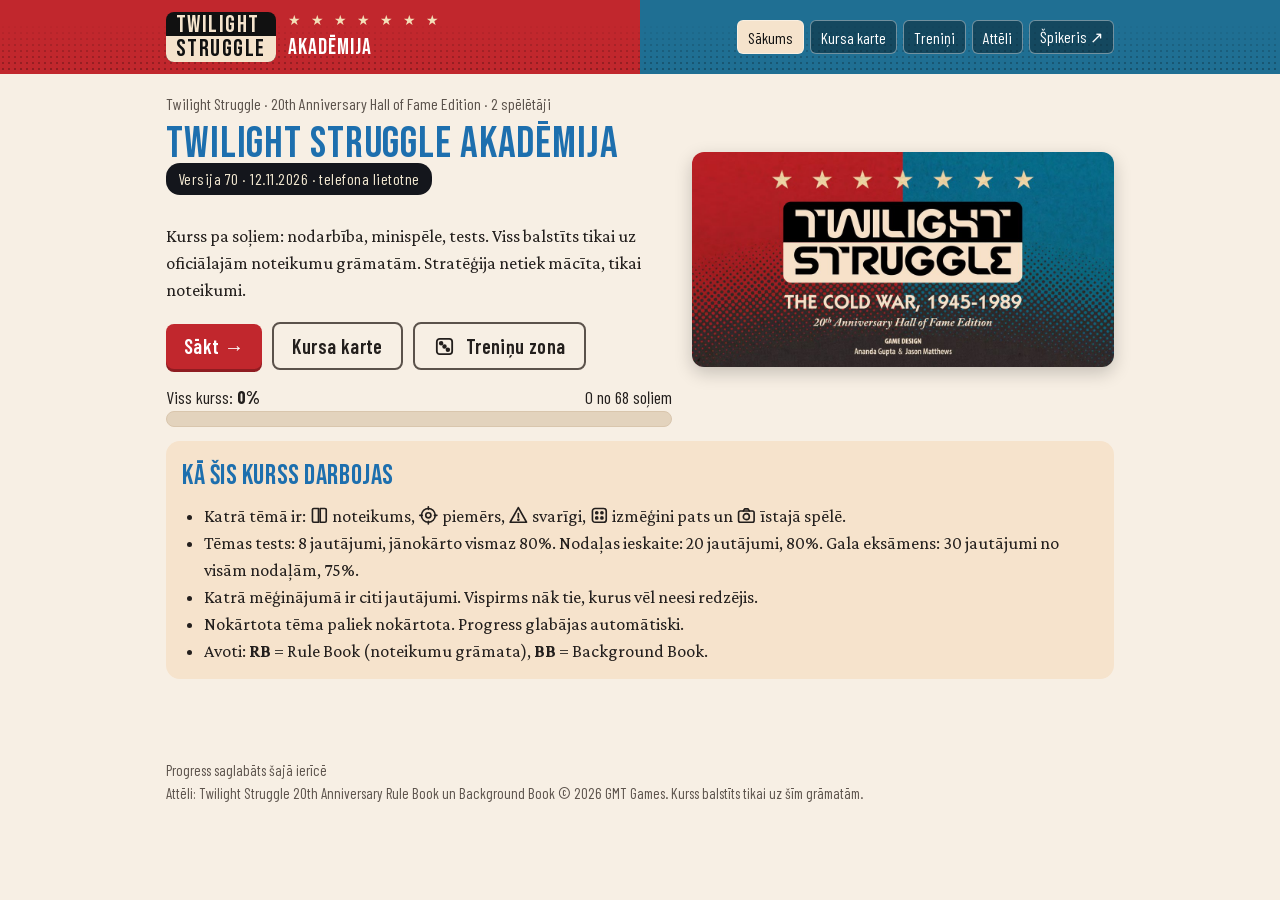
==== commit f8a07493: "v70: Easy ar pamācību, Normal ar paskaidrojumu, Hard ar atskaiti beigās visos treniņos Co-Authored-B" ====
--- a/index.html
+++ b/index.html
@@ -387,6 +387,11 @@
 .so-tab tr.n td{background:#fbe1e1;color:#7a1717}.so-tab tr.y td{color:#1d4f20}
 .trcard .tri{color:var(--red);font-size:38px}
 .btn .ei{margin-right:2px}
+.so-guide{background:#eaf2fa;border:2px solid #9cc1e2;border-left:6px solid var(--blue);border-radius:10px;padding:8px 14px;margin:10px 0;font-family:var(--f-body,inherit);font-size:17px;line-height:1.45}
+.so-guide ul{margin:4px 0 0 18px}.so-guide li{margin:3px 0}
+.so-gt{font-family:var(--f-ui);font-weight:700;color:var(--blue);font-size:15px;letter-spacing:.06em;text-transform:uppercase;margin-bottom:2px}
+.trlvl{display:flex;flex-wrap:wrap;align-items:center;gap:6px 12px;background:#fffaf0;border:2px solid #d8c9a8;border-radius:12px;padding:10px 14px;margin:10px 0}
+.trlvl .lbl{margin:0}.trlvl .so-lvd{flex-basis:100%;margin:0}
 </style><style>.ei{display:inline-block;width:1.15em;height:1.15em;vertical-align:-.2em;background:currentColor;-webkit-mask:var(--m) center/contain no-repeat;mask:var(--m) center/contain no-repeat;flex:0 0 auto}
 .ei-grad{--m:url("data:image/svg+xml,%3Csvg%20xmlns%3D%22http%3A//www.w3.org/2000/svg%22%20viewBox%3D%220%200%2024%2024%22%20fill%3D%22none%22%20stroke%3D%22black%22%20stroke-width%3D%221.9%22%20stroke-linecap%3D%22round%22%20stroke-linejoin%3D%22round%22%3E%3Cpath%20d%3D%22M2%209l10-5%2010%205-10%205z%22/%3E%3Cpath%20d%3D%22M6%2011v5c3%202%209%202%2012%200v-5M22%209v6%22/%3E%3C/svg%3E")}
 .ei-gift{--m:url("data:image/svg+xml,%3Csvg%20xmlns%3D%22http%3A//www.w3.org/2000/svg%22%20viewBox%3D%220%200%2024%2024%22%20fill%3D%22none%22%20stroke%3D%22black%22%20stroke-width%3D%221.9%22%20stroke-linecap%3D%22round%22%20stroke-linejoin%3D%22round%22%3E%3Crect%20x%3D%223%22%20y%3D%228%22%20width%3D%2218%22%20height%3D%224%22%20rx%3D%221%22/%3E%3Cpath%20d%3D%22M5%2012v9h14v-9M12%208v13M12%208C10%204%206%204%206%206.5S12%208%2012%208zm0%200c2-4%206-4%206-1.5S12%208%2012%208z%22/%3E%3C/svg%3E")}
@@ -408,7 +413,7 @@
 .ei-joy{--m:url("data:image/svg+xml,%3Csvg%20xmlns%3D%22http%3A//www.w3.org/2000/svg%22%20viewBox%3D%220%200%2024%2024%22%20fill%3D%22none%22%20stroke%3D%22black%22%20stroke-width%3D%221.9%22%20stroke-linecap%3D%22round%22%20stroke-linejoin%3D%22round%22%3E%3Crect%20x%3D%223%22%20y%3D%2215%22%20width%3D%2218%22%20height%3D%226%22%20rx%3D%222%22/%3E%3Cpath%20d%3D%22M12%2015V9%22/%3E%3Ccircle%20cx%3D%2212%22%20cy%3D%226%22%20r%3D%223%22/%3E%3Cpath%20d%3D%22M6.5%2018h3%22/%3E%3C/svg%3E")}
 .ei-dice{--m:url("data:image/svg+xml,%3Csvg%20xmlns%3D%22http%3A//www.w3.org/2000/svg%22%20viewBox%3D%220%200%2024%2024%22%20fill%3D%22none%22%20stroke%3D%22black%22%20stroke-width%3D%221.9%22%20stroke-linecap%3D%22round%22%20stroke-linejoin%3D%22round%22%3E%3Crect%20x%3D%224%22%20y%3D%224%22%20width%3D%2216%22%20height%3D%2216%22%20rx%3D%223%22/%3E%3Ccircle%20cx%3D%228.5%22%20cy%3D%228.5%22%20r%3D%221.4%22%20fill%3D%22black%22/%3E%3Ccircle%20cx%3D%2212%22%20cy%3D%2212%22%20r%3D%221.4%22%20fill%3D%22black%22/%3E%3Ccircle%20cx%3D%2215.5%22%20cy%3D%2215.5%22%20r%3D%221.4%22%20fill%3D%22black%22/%3E%3C/svg%3E")}</style>
 <div id="app"><div class="wrap" style="padding-block:40px;font-family:sans-serif">Ielādē akadēmiju…</div></div>
-<script>const APP_VER='69', APP_DATE='12.11.2026', APP_WHERE='telefona lietotne';
+<script>const APP_VER='70', APP_DATE='12.11.2026', APP_WHERE='telefona lietotne';
 const C = {"Mexico": {"s": 2, "bg": true, "r": "CA", "b": [90, 882, 119, 82], "adj": ["Guatemala", "USA"]}, "El Salvador": {"s": 1, "bg": false, "r": "CA", "b": [127, 1023, 119, 82], "adj": ["Guatemala", "Honduras"]}, "Guatemala": {"s": 1, "bg": false, "r": "CA", "b": [256, 918, 119, 82], "adj": ["Mexico", "El Salvador", "Honduras"]}, "Honduras": {"s": 2, "bg": false, "r": "CA", "b": [272, 1023, 119, 82], "adj": ["Guatemala", "El Salvador", "Nicaragua", "Costa Rica"]}, "Costa Rica": {"s": 3, "bg": false, "r": "CA", "b": [292, 1130, 119, 82], "adj": ["Honduras", "Nicaragua", "Panama"]}, "Ecuador": {"s": 2, "bg": false, "r": "SA", "b": [353, 1266, 119, 82], "adj": ["Colombia", "Peru"]}, "Peru": {"s": 2, "bg": false, "r": "SA", "b": [403, 1407, 119, 82], "adj": ["Ecuador", "Bolivia", "Chile"]}, "Nicaragua": {"s": 1, "bg": false, "r": "CA", "b": [418, 1023, 119, 82], "adj": ["Honduras", "Costa Rica", "Cuba"]}, "Chile": {"s": 3, "bg": true, "r": "SA", "b": [422, 1553, 119, 82], "adj": ["Peru", "Argentina"]}, "Panama": {"s": 2, "bg": true, "r": "CA", "b": [435, 1129, 119, 82], "adj": ["Costa Rica", "Colombia"]}, "Cuba": {"s": 3, "bg": true, "r": "CA", "b": [454, 911, 119, 82], "adj": ["Nicaragua", "Haiti", "USA"]}, "Argentina": {"s": 2, "bg": true, "r": "SA", "b": [501, 1697, 119, 82], "adj": ["Chile", "Paraguay", "Uruguay"]}, "Colombia": {"s": 1, "bg": false, "r": "SA", "b": [512, 1240, 119, 82], "adj": ["Panama", "Ecuador", "Venezuela"]}, "Venezuela": {"s": 2, "bg": true, "r": "SA", "b": [585, 1122, 119, 82], "adj": ["Colombia", "Brazil"]}, "Haiti": {"s": 1, "bg": false, "r": "CA", "b": [596, 992, 119, 82], "adj": ["Cuba", "Dominican Rep."]}, "Bolivia": {"s": 2, "bg": false, "r": "SA", "b": [601, 1369, 119, 82], "adj": ["Peru", "Paraguay"]}, "Paraguay": {"s": 2, "bg": false, "r": "SA", "b": [607, 1502, 119, 82], "adj": ["Bolivia", "Argentina", "Uruguay"]}, "Canada": {"s": 4, "bg": false, "r": "WE", "b": [638, 449, 119, 82], "adj": ["UK", "USA"]}, "Uruguay": {"s": 2, "bg": false, "r": "SA", "b": [681, 1629, 119, 82], "adj": ["Argentina", "Paraguay", "Brazil"]}, "Dominican Rep.": {"s": 1, "bg": false, "r": "CA", "b": [739, 992, 119, 82], "adj": ["Haiti"]}, "Brazil": {"s": 2, "bg": true, "r": "SA", "b": [790, 1349, 119, 82], "adj": ["Venezuela", "Uruguay"]}, "UK": {"s": 5, "bg": false, "r": "WE", "b": [916, 378, 119, 82], "adj": ["Canada", "Norway", "Benelux", "France"]}, "Spain/Portugal": {"s": 2, "bg": false, "r": "WE", "b": [925, 660, 119, 82], "adj": ["France", "Italy", "Morocco"]}, "Morocco": {"s": 3, "bg": false, "r": "AF", "b": [925, 896, 119, 82], "adj": ["Spain/Portugal", "Algeria", "West African States"]}, "West African States": {"s": 2, "bg": false, "r": "AF", "b": [944, 1051, 119, 82], "adj": ["Morocco", "Ivory Coast"]}, "France": {"s": 3, "bg": true, "r": "WE", "b": [1037, 529, 119, 82], "adj": ["UK", "W. Germany", "Spain/Portugal", "Italy", "Algeria"]}, "Algeria": {"s": 2, "bg": true, "r": "AF", "b": [1038, 789, 119, 82], "adj": ["France", "Morocco", "Tunisia", "Saharan States"]}, "Ivory Coast": {"s": 2, "bg": false, "r": "AF", "b": [1052, 1164, 119, 82], "adj": ["West African States", "Nigeria"]}, "Benelux": {"s": 3, "bg": false, "r": "WE", "b": [1063, 404, 119, 82], "adj": ["UK", "W. Germany"]}, "Denmark": {"s": 3, "bg": false, "r": "WE", "b": [1112, 293, 119, 82], "adj": ["Sweden", "W. Germany"]}, "Saharan States": {"s": 1, "bg": false, "r": "AF", "b": [1140, 945, 119, 82], "adj": ["Algeria", "Nigeria"]}, "Austria": {"s": 4, "bg": false, "r": "EWE", "b": [1179, 525, 119, 82], "adj": ["Italy", "W. Germany", "E. Germany", "Hungary"]}, "Italy": {"s": 2, "bg": true, "r": "WE", "b": [1195, 636, 119, 82], "adj": ["France", "Spain/Portugal", "Austria", "Yugoslavia", "Greece"]}, "Tunisia": {"s": 2, "bg": false, "r": "AF", "b": [1200, 759, 119, 82], "adj": ["Libya", "Algeria"]}, "W. Germany": {"s": 4, "bg": true, "r": "WE", "b": [1203, 415, 119, 82], "adj": ["Denmark", "Benelux", "France", "Austria", "E. Germany"]}, "Nigeria": {"s": 1, "bg": true, "r": "AF", "b": [1223, 1154, 119, 82], "adj": ["Saharan States", "Ivory Coast", "Cameroon"]}, "Norway": {"s": 4, "bg": false, "r": "WE", "b": [1233, 75, 119, 82], "adj": ["UK", "Sweden"]}, "E. Germany": {"s": 3, "bg": true, "r": "EE", "b": [1248, 314, 119, 82], "adj": ["W. Germany", "Poland", "Austria", "Czechoslovakia"]}, "Sweden": {"s": 4, "bg": false, "r": "WE", "b": [1273, 200, 119, 82], "adj": ["Norway", "Denmark", "Finland"]}, "Cameroon": {"s": 1, "bg": false, "r": "AF", "b": [1276, 1291, 119, 82], "adj": ["Nigeria", "Zaire"]}, "Libya": {"s": 2, "bg": true, "r": "ME", "b": [1277, 871, 119, 82], "adj": ["Egypt", "Tunisia"]}, "Angola": {"s": 1, "bg": true, "r": "AF", "b": [1291, 1462, 119, 82], "adj": ["Zaire", "Botswana", "South Africa"]}, "Hungary": {"s": 3, "bg": false, "r": "EE", "b": [1333, 500, 119, 82], "adj": ["Czechoslovakia", "Austria", "Romania", "Yugoslavia"]}, "Yugoslavia": {"s": 3, "bg": false, "r": "EE", "b": [1333, 597, 119, 82], "adj": ["Italy", "Hungary", "Romania", "Greece"]}, "Czechoslovakia": {"s": 3, "bg": false, "r": "EE", "b": [1356, 404, 119, 82], "adj": ["E. Germany", "Poland", "Hungary"]}, "South Africa": {"s": 3, "bg": true, "r": "AF", "b": [1376, 1684, 119, 82], "adj": ["Angola", "Botswana"]}, "Poland": {"s": 3, "bg": true, "r": "EE", "b": [1387, 303, 119, 82], "adj": ["E. Germany", "Czechoslovakia", "USSR"]}, "Botswana": {"s": 2, "bg": false, "r": "AF", "b": [1430, 1565, 119, 82], "adj": ["Angola", "South Africa", "Zimbabwe"]}, "Egypt": {"s": 2, "bg": true, "r": "ME", "b": [1431, 900, 119, 82], "adj": ["Israel", "Libya", "Sudan"]}, "Zimbabwe": {"s": 1, "bg": false, "r": "AF", "b": [1439, 1450, 119, 82], "adj": ["Zaire", "Botswana", "SE African States"]}, "Greece": {"s": 2, "bg": false, "r": "WE", "b": [1442, 696, 119, 82], "adj": ["Italy", "Yugoslavia", "Bulgaria", "Turkey"]}, "Finland": {"s": 4, "bg": false, "r": "EWE", "b": [1448, 75, 119, 82], "adj": ["Sweden", "USSR"]}, "Zaire": {"s": 1, "bg": true, "r": "AF", "b": [1449, 1330, 119, 82], "adj": ["Cameroon", "Angola", "Zimbabwe"]}, "Israel": {"s": 4, "bg": true, "r": "ME", "b": [1476, 799, 119, 82], "adj": ["Lebanon", "Syria", "Jordan", "Egypt"]}, "Bulgaria": {"s": 3, "bg": false, "r": "EE", "b": [1477, 580, 119, 82], "adj": ["Greece", "Turkey"]}, "Romania": {"s": 3, "bg": false, "r": "EE", "b": [1482, 480, 119, 82], "adj": ["Hungary", "Yugoslavia", "Turkey", "USSR"]}, "Sudan": {"s": 1, "bg": false, "r": "AF", "b": [1544, 1024, 119, 82], "adj": ["Egypt", "Ethiopia"]}, "Ethiopia": {"s": 1, "bg": false, "r": "AF", "b": [1569, 1133, 119, 82], "adj": ["Somalia", "Sudan"]}, "Kenya": {"s": 2, "bg": false, "r": "AF", "b": [1579, 1243, 119, 82], "adj": ["SE African States", "Somalia"]}, "SE African States": {"s": 1, "bg": false, "r": "AF", "b": [1597, 1443, 119, 82], "adj": ["Zimbabwe", "Kenya"]}, "Turkey": {"s": 2, "bg": false, "r": "WE", "b": [1611, 581, 119, 82], "adj": ["Romania", "Greece", "Bulgaria", "Syria"]}, "Jordan": {"s": 2, "bg": false, "r": "ME", "b": [1634, 829, 119, 82], "adj": ["Lebanon", "Israel", "Iraq", "Saudi Arabia"]}, "Saudi Arabia": {"s": 3, "bg": true, "r": "ME", "b": [1664, 932, 119, 82], "adj": ["Jordan", "Iraq", "Gulf States"]}, "Syria": {"s": 2, "bg": false, "r": "ME", "b": [1715, 689, 119, 82], "adj": ["Turkey", "Lebanon", "Israel"]}, "Somalia": {"s": 2, "bg": false, "r": "AF", "b": [1718, 1141, 119, 82], "adj": ["Kenya", "Ethiopia"]}, "Iraq": {"s": 3, "bg": true, "r": "ME", "b": [1770, 789, 119, 82], "adj": ["Jordan", "Iran", "Saudi Arabia", "Gulf States"]}, "Gulf States": {"s": 3, "bg": false, "r": "ME", "b": [1838, 935, 119, 82], "adj": ["Iraq", "Saudi Arabia"]}, "Iran": {"s": 2, "bg": true, "r": "ME", "b": [1853, 687, 119, 82], "adj": ["Iraq", "Afghanistan", "Pakistan"]}, "Pakistan": {"s": 2, "bg": true, "r": "AS", "b": [1944, 829, 119, 82], "adj": ["Iran", "Afghanistan", "India"]}, "Afghanistan": {"s": 2, "bg": false, "r": "AS", "b": [2012, 709, 119, 82], "adj": ["Iran", "Pakistan", "USSR"]}, "India": {"s": 3, "bg": true, "r": "AS", "b": [2121, 912, 119, 82], "adj": ["Pakistan", "Burma"]}, "Burma": {"s": 2, "bg": false, "r": "SEA", "b": [2275, 878, 119, 82], "adj": ["India", "Laos/Cambodia"]}, "Thailand": {"s": 2, "bg": true, "r": "SEA", "b": [2345, 1057, 119, 82], "adj": ["Laos/Cambodia", "Vietnam", "Malaysia"]}, "Malaysia": {"s": 2, "bg": false, "r": "SEA", "b": [2410, 1200, 119, 82], "adj": ["Thailand", "Indonesia", "Australia"]}, "Laos/Cambodia": {"s": 1, "bg": false, "r": "SEA", "b": [2416, 949, 119, 82], "adj": ["Burma", "Thailand", "Vietnam"]}, "Vietnam": {"s": 1, "bg": false, "r": "SEA", "b": [2520, 1048, 119, 82], "adj": ["Laos/Cambodia", "Thailand"]}, "Taiwan": {"s": 3, "bg": false, "r": "AS", "b": [2635, 881, 119, 82], "adj": ["Japan", "South Korea"]}, "Indonesia": {"s": 1, "bg": false, "r": "SEA", "b": [2635, 1308, 119, 82], "adj": ["Malaysia", "Philippines"]}, "Australia": {"s": 4, "bg": false, "r": "AS", "b": [2671, 1514, 119, 82], "adj": ["Malaysia"]}, "South Korea": {"s": 3, "bg": true, "r": "AS", "b": [2679, 700, 119, 82], "adj": ["Japan", "Taiwan", "North Korea"]}, "Philippines": {"s": 2, "bg": false, "r": "SEA", "b": [2702, 1075, 119, 82], "adj": ["Indonesia", "Japan"]}, "North Korea": {"s": 3, "bg": true, "r": "AS", "b": [2746, 579, 119, 82], "adj": ["South Korea", "USSR"]}, "Japan": {"s": 4, "bg": true, "r": "AS", "b": [2813, 776, 119, 82], "adj": ["Philippines", "Taiwan", "South Korea", "USA"]}, "Lebanon": {"s": 1, "bg": false, "r": "ME", "b": [1576, 705, 119, 82], "adj": ["Syria", "Israel", "Jordan"]}};
 const CHEAT_URL = 'cheat.html';
 // ===== Map data (read from the 20th Anniversary map, RB pp. 6–7). Box coords in map pixels (3025×1933).
@@ -3305,7 +3310,9 @@
 // ===== Interactive simulators ("Izmēģini pats")
 const SIMS = {};
 const btn = (lab, cls='chip', on) => { const b=h('button',{cls},lab); if(on) b.onclick=on; return b; };
-const resBox = (el, ok, html) => { el.className='res '+(ok?'ok':'no'); el.innerHTML=html; };
+// Treniņu Hard līmenī rezultātus krāj un parāda tikai uzdevuma beigās (window.__trQ = rinda).
+const resBoxNow = (el, ok, html) => { el.className='res '+(ok?'ok':'no'); el.innerHTML=html; };
+const resBox = (el, ok, html) => { if(window.__trQ){ window.__trQ.push([el,ok,html]); el.className='res so-neutral'; el.innerHTML='Atbilde pieņemta. Rezultātu un paskaidrojumu redzēsi uzdevuma beigās.'; return; } resBoxNow(el,ok,html); };
 
 SIMS.cardplay = el => {
   const cards=[{f:'card_alliance.jpg',n:'Alliance for Progress*',side:'US',ops:3},{f:'card_quagmire.jpg',n:'Quagmire*',side:'USSR',ops:3},{f:'card_starwars.jpg',n:'Star Wars*',side:'US',ops:2,cond:'Ja ASV ir priekšā kosmosa sacīkstēs (tā raksta kārts):'}];
@@ -4464,20 +4471,24 @@
 
 const DRILLS = {
   sim:{t:'Operāciju simulators', ic:'<i class="ei ei-joy"></i>', d:'Pats izvēlies: ietekme, pārorientācija, apvērsums vai karš. Dari visu pats soli pa solim. Easy, Normal, Hard.', sim:true, ch:'Jaunums · viss kopā'},
-  where:{t:'Kur drīkst likt ietekmi?', ic:'<i class="ei ei-map"></i>', d:'Atzīmē kartē visas redzamās valstis, kur drīkst likt ietekmi.', f:drWhere, ch:'6. nodaļa'},
-  place:{t:'Ietekmes misija', ic:'<i class="ei ei-target"></i>', d:'Iegūsti kontroli valstī ar tieši tik operācijas punktiem, cik dots.', f:drPlace, ch:'6. nodaļa'},
-  realign:{t:'Pārorientācija', ic:'<i class="ei ei-dice"></i>', d:'Drīkst vai nē, modifikatori, metiens un rezultāts.', f:drRealign, ch:'7. nodaļa'},
-  coup:{t:'Apvērsums', ic:'<i class="ei ei-boom"></i>', d:'Drīkst vai nē, slieksnis, metiens, ietekme, DEFCON un militārās operācijas.', f:drCoup, ch:'8. nodaļa'},
-  defcon:{t:'DEFCON sargs', ic:'<i class="ei ei-nuke"></i>', d:'Ātri lēmumi: drīkst vai nē, un kas notiek ar DEFCON.', f:drDefcon, ch:'7., 8., 10. nodaļa'},
-  mil:{t:'Militāro operāciju pārbaude', ic:'<i class="ei ei-medal"></i>', d:'Gājiena beigas: kurš saņem VP un cik.', f:drMil, ch:'10. nodaļa'},
+  where:{g:'<ul><li>Ietekmi drīkst likt valstī, kur tev <b>jau ir ietekme</b>.</li><li>Valstī <b>blakus</b> tādai valstij.</li><li>Valstī <b>blakus tavai lielvarai</b> (ASV vai PSRS laukumam).</li><li>Skaitās ietekme, kas bija <b>Action kārtas sākumā</b>.</li></ul>', t:'Kur drīkst likt ietekmi?', ic:'<i class="ei ei-map"></i>', d:'Atzīmē kartē visas redzamās valstis, kur drīkst likt ietekmi.', f:drWhere, ch:'6. nodaļa'},
+  place:{g:'<ul><li>Kur drīkst: valstī ar tavu ietekmi, blakus tai vai blakus tavai lielvarai (pēc ietekmes Action kārtas sākumā).</li><li><b>Cena:</b> 1 punkts par marķieri, <b>2</b>, ja valsti kontrolē pretinieks.</li><li><b>Kontrole:</b> tava ietekme ≥ stabilitāte un vismaz par stabilitāti vairāk nekā pretiniekam.</li><li>Ja liekot pretinieka kontrole zūd, nākamie marķieri maksā 1.</li></ul>', t:'Ietekmes misija', ic:'<i class="ei ei-target"></i>', d:'Iegūsti kontroli valstī ar tieši tik operācijas punktiem, cik dots.', f:drPlace, ch:'6. nodaļa'},
+  realign:{g:'<ul><li>Drīkst, ja mērķī ir <b>pretinieka ietekme</b> un DEFCON neaizliedz reģionu.</li><li><b>DEFCON aizliegumi</b> (apvērsumiem un pārorientācijai): DEFCON 4: Eiropā; DEFCON 3: arī Āzijā (ar Dienvidaustrumāziju); DEFCON 2: arī Tuvajos Austrumos.</li><li>Abi met. Katrs pieskaita sev: <b>+1</b> par katru kontrolētu kaimiņvalsti, <b>+1</b> ja vairāk ietekmes mērķī, <b>+1</b> ja mērķis blakus savai lielvarai.</li><li>Lielākais noņem <b>starpību</b> no otra ietekmes, arī ja pārorientāciju sāka otrs. Vienādi: nekas. Savu ietekmi nepieliek.</li></ul>', t:'Pārorientācija', ic:'<i class="ei ei-dice"></i>', d:'Drīkst vai nē, modifikatori, metiens un rezultāts.', f:drRealign, ch:'7. nodaļa'},
+  coup:{g:'<ul><li>Drīkst, ja mērķī ir <b>pretinieka ietekme</b> un DEFCON neaizliedz reģionu.</li><li><b>DEFCON aizliegumi</b> (apvērsumiem un pārorientācijai): DEFCON 4: Eiropā; DEFCON 3: arī Āzijā (ar Dienvidaustrumāziju); DEFCON 2: arī Tuvajos Austrumos.</li><li><b>Metiens + kārts operācijas</b> jāpārsniedz <b>2 × stabilitāte</b>.</li><li>Starpību noņem no pretinieka ietekmes, ja pietrūkst, atlikumu pieliek sev.</li><li><b>Battleground</b> valstī DEFCON −1 (arī neizdevies). Militārās op. + kārts operācijas.</li></ul>', t:'Apvērsums', ic:'<i class="ei ei-boom"></i>', d:'Drīkst vai nē, slieksnis, metiens, ietekme, DEFCON un militārās operācijas.', f:drCoup, ch:'8. nodaļa'},
+  defcon:{g:'<ul><li><b>DEFCON aizliegumi</b> (apvērsumiem un pārorientācijai): DEFCON 4: Eiropā; DEFCON 3: arī Āzijā (ar Dienvidaustrumāziju); DEFCON 2: arī Tuvajos Austrumos.</li><li>Apvērsums <b>Battleground</b> valstī: DEFCON −1. Ne-Battleground valstī DEFCON nemainās.</li><li>Pārorientācija DEFCON nemaina.</li><li>DEFCON 1 (kodolkarš): zaudē tas, kura Action kārtā tas notika.</li></ul>', t:'DEFCON sargs', ic:'<i class="ei ei-nuke"></i>', d:'Ātri lēmumi: drīkst vai nē, un kas notiek ar DEFCON.', f:drDefcon, ch:'7., 8., 10. nodaļa'},
+  mil:{g:'<ul><li>Gājiena beigās katram vajag <b>tik militāro operāciju, cik ir DEFCON</b>.</li><li>Par katru trūkstošo punktu <b>pretinieks saņem 1 VP</b>. Vairāk par vajadzīgo neko nedod.</li><li>Ja trūkst abiem, uz VP trases liek tikai <b>starpību</b>.</li></ul>', t:'Militāro operāciju pārbaude', ic:'<i class="ei ei-medal"></i>', d:'Gājiena beigas: kurš saņem VP un cik.', f:drMil, ch:'10. nodaļa'},
   mix:{t:'Jauktā misija', ic:'<i class="ei ei-star"></i>', d:'8 nejauši uzdevumi no visiem treniņiem pēc kārtas. Cik izdosies?', mix:true, ch:'Viss kopā'},
 };
 
-function vTrain(){ shell(m=>{ const S=trLoad();
+const TRLVL={easy:'Ar pamācību: pirms uzdevuma pastāstu, ko drīksti un kas jāievēro. Pēc katra soļa: pareizi vai nē un kāpēc.',normal:'Bez pamācības. Pēc katra soļa pastāstu, kas pareizi, kas nepareizi un kāpēc.',hard:'Bez pamācības un norādēm. Uzdevuma beigās: kas pareizi, kas nepareizi un kāpēc.'};
+function trLvlBar(onChange){ const b=h('div',{cls:'trlvl'}); const draw=()=>{ b.innerHTML='<span class="lbl">Grūtības līmenis</span><span class="maptools" style="margin:0"></span><div class="so-lvd"></div>';
+  chips(b.children[1],[['easy','Easy'],['normal','Normal'],['hard','Hard']],soPrefs.lvl,v=>{ soPrefs.lvl=v; soPrefSave(); draw(); onChange&&onChange(); }); b.children[2].textContent=TRLVL[soPrefs.lvl]; }; draw(); return b; }
+function vTrain(){ window.__trQ=null; shell(m=>{ const S=trLoad();
   if(!VIEW.d){
     m.appendChild(h('div',{cls:'crumb'},'Treniņu zona'));
     m.appendChild(h('h1',{style:'font-size:40px;color:var(--blue)'},'Treniņu zona'));
-    m.appendChild(h('p',{},'Nejauši scenāriji ar ietekmi, pārorientāciju, apvērsumiem un DEFCON. Katru reizi cita karte un cita situācija. Pēc katras atbildes redzi paskaidrojumu. Treniņi neietekmē kursa progresu.'));
+    m.appendChild(h('p',{},'Nejauši scenāriji ar ietekmi, pārorientāciju, apvērsumiem un DEFCON. Katru reizi cita karte un cita situācija. Treniņi neietekmē kursa progresu.'));
+    m.appendChild(trLvlBar(()=>go({name:'train'})));
     const g=h('div',{cls:'trgrid'});
     for(const [k,x] of Object.entries(DRILLS)){ const b=h('button',{cls:'trcard'+(x.mix?' mix':'')+(x.sim?' mix so-new':'')},`<span class="tri">${x.ic}</span><b>${x.t}</b><span>${x.d}</span><span class="trm">${x.ch}${S[k]?` · labākā sērija: ${S[k]}`:''}</span>`); b.onclick=()=>go({name:'train',d:k}); g.appendChild(b); }
     m.appendChild(g); return; }
@@ -4486,14 +4497,17 @@
   m.appendChild(h('div',{cls:'crumb'},`Treniņu zona · ${x.t}`));
   const top=h('div',{cls:'row',style:'justify-content:space-between;flex-wrap:wrap;gap:8px'}); m.appendChild(top);
   top.appendChild(h('h1',{style:'font-size:34px;color:var(--blue);margin:0'},`${x.ic} ${x.t}`)); top.appendChild(btn('← Visi treniņi','btn ghost',()=>go({name:'train'})));
+  m.appendChild(trLvlBar(()=>go({name:'train',d:VIEW.d})));
   const sb=h('div',{cls:'trscore'}); m.appendChild(sb);
   const card=h('div',{cls:'qcard'}); m.appendChild(card);
   const nav=h('div',{cls:'maptools'}); m.appendChild(nav);
   const upd=()=>{ const best=trLoad()[VIEW.d]||0; sb.innerHTML=`<span>Pareizi: <b>${right}</b> / ${total}</span><span>Sērija: <b>${streak}</b>${streak>=3?' <i class="ei ei-fire"></i>':''}</span><span>Labākā sērija: <b>${best}</b></span>${x.mix?`<span>Uzdevums ${Math.min(step+1,N)} / ${N}</span>`:''}`; };
   const next=()=>{ nav.innerHTML=''; if(x.mix&&step>=N){ const ok=right>=N*.75; card.innerHTML=`<div class="res ${ok?'ok':'no'}" style="font-size:20px">${ok?'<i class="ei ei-trophy"></i> ':''}Jauktā misija pabeigta: <b>${right} no ${N}</b>.</div>`; nav.appendChild(btn('Vēlreiz ↻','btn pri',()=>go({name:'train',d:'mix'}))); return; }
-    const key=x.mix?rpick(Object.keys(DRILLS).filter(k=>k!=='mix'&&k!=='sim')):VIEW.d; card.innerHTML=x.mix?`<div class="lbl">${DRILLS[key].ic} ${DRILLS[key].t}</div><div></div>`:'<div></div>';
+    const key=x.mix?rpick(Object.keys(DRILLS).filter(k=>k!=='mix'&&k!=='sim')):VIEW.d; const gd=soPrefs.lvl==='easy'&&DRILLS[key].g?`<div class="so-guide"><div class="so-gt"><i class="ei ei-bulb"></i> Pamācība</div>${DRILLS[key].g}</div>`:'';
+    card.innerHTML=(x.mix?`<div class="lbl">${DRILLS[key].ic} ${DRILLS[key].t}</div>`:'')+gd+'<div></div>';
     const host=card.lastElementChild; let fired=false;
-    DRILLS[key].f(host, ok=>{ if(fired) return; fired=true; total++; step++; if(ok){ right++; streak++; } else streak=0; const S=trLoad(); if(streak>(S[VIEW.d]||0)){ S[VIEW.d]=streak; trSave(S); } upd();
+    window.__trQ=soPrefs.lvl==='hard'?[]:null;
+    DRILLS[key].f(host, ok=>{ if(fired) return; fired=true; const q=window.__trQ; window.__trQ=null; if(q&&q.length){ q.forEach(a=>resBoxNow(...a)); const sm=h('div',{cls:'res '+(ok?'ok':'no')},ok?'<i class=mk-ok></i> Uzdevuma beigas: viss pareizi!':'<i class=mk-no></i> Uzdevuma beigas: ir kļūdas. Skaties paskaidrojumus pie katra soļa augstāk.'); host.appendChild(sm); } total++; step++; if(ok){ right++; streak++; } else streak=0; const S=trLoad(); if(streak>(S[VIEW.d]||0)){ S[VIEW.d]=streak; trSave(S); } upd();
       nav.appendChild(btn(x.mix&&step>=N?'Rezultāts →':'Nākamais scenārijs →','btn pri',()=>{ next(); card.scrollIntoView({block:'start',behavior:'smooth'}); })); });
     upd(); };
   next();
@@ -4506,7 +4520,7 @@
 const soSave=o=>{ try{ localStorage.setItem(SO_LS,JSON.stringify(o)); }catch(e){} };
 const SO_REG={EU:['WE','EE','EWE'],AS:['AS','SEA'],ME:['ME'],AF:['AF'],CA:['CA'],SA:['SA']};
 const SO_REGLV={rnd:'Nejauši',EU:'Eiropa',AS:'Āzija',ME:'Tuvie Austrumi',AF:'Āfrika',CA:'Centrālamerika',SA:'Dienvidamerika'};
-const SO_LVL={easy:['Easy','Pēc katra soļa: pareizi vai nē, ar paskaidrojumu.'],normal:['Normal','Pēc katra soļa: tikai parādu, kur ir kļūda. Labo pats.'],hard:['Hard','Nekādu norāžu. Atskaite tikai beigās.']};
+const SO_LVL={easy:['Easy','Ar pamācību: pirms katra soļa pastāstu, ko drīksti un kas jāievēro. Pēc soļa: pareizi vai nē un kāpēc.'],normal:['Normal','Bez pamācības. Pēc katra soļa pastāstu, kas pareizi, kas nepareizi un kāpēc.'],hard:['Hard','Dari visu pats, bez norādēm. Beigās atskaite: kas pareizi, kas nepareizi un kāpēc.']};
 const SO_ACT={inf:['<i class="ei ei-plus"></i>','Ietekmes likšana'],rea:['<i class="ei ei-swap"></i>','Pārorientācija'],coup:['<i class="ei ei-boom"></i>','Apvērsums'],war:['<i class="ei ei-swords"></i>','Kara notikums: Indo-Pakistani War']};
 const soPrefs={lvl:'easy',side:'rnd',reg:'rnd'};
 try{ Object.assign(soPrefs, JSON.parse(localStorage.getItem(SO_LS+'p')||'{}')); }catch(e){}
@@ -4585,8 +4599,8 @@
     if(first) log.push({t:title, ok:!issues.length, why:good, rows});
     const lv=L(); box.hidden=false;
     if(lv==='hard'){ box.className='res so-neutral'; box.innerHTML='Pieņemts. Turpini.'; return true; }
-    if(!issues.length){ resBox(box,true, lv==='easy'?`<i class=mk-ok></i> Pareizi! ${good}`:'<i class=mk-ok></i> Pareizi!'); return true; }
-    resBox(box,false, lv==='easy'?`<i class=mk-no></i> Nav pareizi.<ul>${issues.map(i=>`<li><b>${i.f}</b>: tev ${i.mine}, pareizi <b>${i.want}</b>. ${i.why}</li>`).join('')}</ul>Izlabo un mēģini vēlreiz.`:`<i class=mk-no></i> Kļūda: <b>${issues.map(i=>i.f).join(', ')}</b>. Izlabo un mēģini vēlreiz.`);
+    if(!issues.length){ resBox(box,true, `<i class=mk-ok></i> Pareizi! ${good}`); return true; }
+    resBox(box,false, true?`<i class=mk-no></i> Nav pareizi.<ul>${issues.map(i=>`<li><b>${i.f}</b>: tev ${i.mine}, pareizi <b>${i.want}</b>. ${i.why}</li>`).join('')}</ul>Izlabo un mēģini vēlreiz.`:`<i class=mk-no></i> Kļūda: <b>${issues.map(i=>i.f).join(', ')}</b>. Izlabo un mēģini vēlreiz.`);
     return false;
   }
   const newStep=()=>{ tries=0; };
@@ -4602,8 +4616,10 @@
   function start(k){ act=k;
     if(k==='war'){ sc=soWarGen(sc.side,sc.d,sc.mil); inf=cloneInf(sc.inf); }
     ({inf:actInf,rea:actRea,coup:actCoup,war:actWar})[k](); }
+  const BANTXT=d=>d>=5?'apvērsumi un pārorientācija atļauti visur.':d===4?'aizliegts <b>Eiropā</b>.':d===3?'aizliegts <b>Eiropā</b> un <b>Āzijā</b> (arī Dienvidaustrumāzijā).':'aizliegts <b>Eiropā</b>, <b>Āzijā</b> (arī Dienvidaustrumāzijā) un <b>Tuvajos Austrumos</b>.';
+  function G(html){ const g=$('#gd',card); if(!g) return; if(L()!=='easy'){ g.hidden=true; return; } g.hidden=false; g.innerHTML=`<div class="so-gt"><i class="ei ei-bulb"></i> Pamācība</div>${html}`; }
   function frame(extra){
-    card.innerHTML=`${head()}<div class="lbl">${SO_ACT[act][0]} ${SO_ACT[act][1]}</div>${extra||''}<div id="mp"></div><div class="info so-step" id="st"></div><div class="maptools" id="tl"></div><div class="info so-hint" hidden></div><div id="pn"></div><div class="res" id="fb" hidden></div><div class="maptools" id="fin"></div>`;
+    card.innerHTML=`${head()}<div class="lbl">${SO_ACT[act][0]} ${SO_ACT[act][1]}</div>${extra||''}<div id="mp"></div><div class="so-guide" id="gd" hidden></div><div class="info so-step" id="st"></div><div class="maptools" id="tl"></div><div class="info so-hint" hidden></div><div id="pn"></div><div class="res" id="fb" hidden></div><div class="maptools" id="fin"></div>`;
     mapBox($('#mp',card));
   }
 
@@ -4611,6 +4627,7 @@
   function actInf(){
     const start=cloneInf(inf); let left=sc.ops, placed=[], pend=null, hint=false;
     frame(); newStep();
+    G(`Tev ir <b>${sc.ops}</b> ${sc.ops===1?'punkts':'punkti'}. Klikšķini uz valsts un izvēlies, cik maksā marķieris.<ul><li><b>Kur drīkst:</b> valstī, kur tev ir ietekme; valstī blakus tādai; valstī blakus tavai lielvarai.</li><li>Skaitās ietekme, kas bija <b>Action kārtas sākumā</b>, nevis tikko ieliktā.</li><li><b>Cena:</b> 1 punkts par marķieri. <b>2 punkti</b>, ja valsti kontrolē pretinieks.</li><li><b>Kontrole:</b> tava ietekme ≥ stabilitāte un vismaz par stabilitāti vairāk nekā pretiniekam. Ja liekot pretinieka kontrole zūd, nākamie marķieri maksā 1.</li><li>Drīkst likt vairākās valstīs. DEFCON ietekmes likšanu neierobežo.</li></ul>`);
     hl=n=>n===pend?'on':hint&&canPlace(sc.side,start,n).ok?'good':placed.includes(n)?'srcc':'';
     const st=$('#st',card), pn=$('#pn',card), fb=$('#fb',card);
     const bar=()=>{ st.innerHTML=`<div class="opsbar">${sideTag(sc.side)} Atlikuši punkti: ${'<i class="op on"></i>'.repeat(Math.max(0,left))}${'<i class="op"></i>'.repeat(Math.max(0,sc.ops-left))} <b>${left}</b> no ${sc.ops}</div>${left>0?'Klikšķini kartē uz valsts, kur liksi <b>1 marķieri</b>.':'Visi punkti izlietoti.'}`; };
@@ -4646,8 +4663,8 @@
     $('#tl',card).appendChild(btn('Pabeigt','btn sec',()=>{ onMap=null; summary(left>0?`Neizmantoti ${left} metieni.`:''); }));
     const draw=()=>{ fb.hidden=true; $('.so-hint',card).hidden=true;
       st.innerHTML=`<div class="opsbar">${sideTag(sc.side)} Atlikuši metieni: ${'<i class="op on"></i>'.repeat(left)}${'<i class="op"></i>'.repeat(sc.ops-left)} <b>${left}</b> no ${sc.ops}</div>`;
-      if(phase==='tgt'){ pn.innerHTML=''; st.innerHTML+='<b>1. solis.</b> Klikšķini kartē uz valsts, kur veiksi pārorientāciju.'; newStep(); }
-      if(phase==='mod'){ st.innerHTML+=`<b>2. solis.</b> Mērķis: <b>${nmPlain(tgt)}</b>. Saskaiti abu pušu modifikatorus.`; newStep();
+      if(phase==='tgt'){ pn.innerHTML=''; st.innerHTML+='<b>1. solis.</b> Klikšķini kartē uz valsts, kur veiksi pārorientāciju.'; newStep(); G(`<ul><li><b>1 punkts = 1 metiens.</b> Pēc katra metiena drīkst izvēlēties citu valsti.</li><li>Mērķī jābūt <b>pretinieka ietekmei</b>. Tavai ietekmei tur vai kaimiņos nav jābūt.</li><li>DEFCON ${sc.d}: ${BANTXT(sc.d)}</li></ul>`); }
+      if(phase==='mod'){ st.innerHTML+=`<b>2. solis.</b> Mērķis: <b>${nmPlain(tgt)}</b>. Saskaiti abu pušu modifikatorus.`; newStep(); G(`Abi met kauliņu, un <b>katrs</b> pieskaita sev:<ul><li><b>+1</b> par katru <b>kaimiņvalsti, ko kontrolē</b>;</li><li><b>+1</b>, ja mērķa valstī ir <b>vairāk ietekmes</b> nekā pretiniekam;</li><li><b>+1</b>, ja mērķis ir <b>blakus savai lielvarai</b>.</li></ul>Saskaiti gan ASV, gan PSRS.`);
         pn.innerHTML=`<div class="row" style="gap:18px;flex-wrap:wrap"><div><div class="lbl">ASV modifikators</div><div class="stepper sm" id="gU"></div></div><div><div class="lbl">PSRS modifikators</div><div class="stepper sm" id="gS"></div></div></div><div class="maptools"><button class="btn sec" id="ck">Pārbaudīt un mest kauliņus</button></div>`;
         gU=0; gS=0; stp($('#gU',pn),()=>gU,v=>gU=v,0,6); stp($('#gS',pn),()=>gS,v=>gS=v,0,6);
         $('#ck',pn).onclick=()=>{ const mU=modSum(realignMods('US',inf,tgt)), mS=modSum(realignMods('USSR',inf,tgt)), b=s=>{ const x=realignMods(s,inf,tgt); return x.length?x.map(y=>'+1 '+y[1]).join('; '):'nav modifikatoru'; };
@@ -4655,7 +4672,7 @@
           if(!judge(fb,`Modifikatori (${nmPlain(tgt)})`,issues,`ASV ${mU} (${b('US')}); PSRS ${mS} (${b('USSR')}).`)) return;
           const ru=rint(1,6), rs=rint(1,6); R=realignResult(inf,tgt,ru,rs); R.ru=ru; R.rs=rs; phase='res'; setTimeout(draw, L()==='hard'?250:900); };
       }
-      if(phase==='res'){ newStep(); const [u,s]=iv(inf,tgt); eU=u; eS=s;
+      if(phase==='res'){ newStep(); const [u,s]=iv(inf,tgt); eU=u; eS=s; G(`<ul><li>Katrs saskaita <b>savu metienu + savu modifikatoru</b>.</li><li>Kuram lielāks, tas noņem <b>starpību</b> no otra ietekmes mērķa valstī, <b>arī ja pārorientāciju sāka otrs</b>.</li><li>Vienādi: nekas nenotiek.</li><li>Savu ietekmi pārorientācijā <b>nekad nepieliek</b>. Noņemt var tikai tik, cik tur ir.</li></ul>`);
         st.innerHTML+=`<b>3. solis.</b> Kauliņi uzmesti. Pieskaiti modifikatorus un pats izmaini ietekmi valstī <b>${nmPlain(tgt)}</b>.`;
         pn.innerHTML=`<div class="dicebox rolling"><div><div class="lbl">ASV metiens</div>${dieSVG(R.ru,'US')}</div><div><div class="lbl">PSRS metiens</div>${dieSVG(R.rs,'USSR')}</div></div>
           <div class="lbl">Ietekme valstī ${nmPlain(tgt)} pēc pārorientācijas</div><div class="row" style="gap:18px;flex-wrap:wrap"><div><div class="lbl">ASV</div><div class="stepper sm" id="eU"></div></div><div><div class="lbl">PSRS</div><div class="stepper sm" id="eS"></div></div></div><div class="maptools"><button class="btn sec" id="ok">Apstiprināt</button></div>`;
@@ -4684,10 +4701,10 @@
     hintBtn($('#tl',card),()=>{ if(phase==='tgt'){ hint=true; return 'Zaļā rāmī: valstis, kur drīkst (ir pretinieka ietekme un DEFCON to neaizliedz).'; }
       return `Metiens + ${sc.ops} operācijas. Jāpārsniedz 2 × stabilitāte (${C[tgt].s} × 2). ${C[tgt].bg?'Battleground valsts: DEFCON −1.':'Nav Battleground: DEFCON nemainās.'} Militārās op. + ${sc.ops}.`; });
     const draw=()=>{
-      if(phase==='tgt'){ st.innerHTML='<b>1. solis.</b> Klikšķini kartē uz valsts, kur veiksi apvērsumu.'; newStep(); }
-      if(phase==='roll'){ st.innerHTML=`<b>2. solis.</b> Mērķis: <b>${nmPlain(tgt)}</b>. Met kauliņu.`; pn.innerHTML='<div class="maptools"><button class="btn pri" id="rl"><i class="ei ei-dice"></i> Mest kauliņu</button></div>';
+      if(phase==='tgt'){ st.innerHTML='<b>1. solis.</b> Klikšķini kartē uz valsts, kur veiksi apvērsumu.'; newStep(); G(`<ul><li>Viens apvērsums ar visiem <b>${sc.ops}</b> operāciju punktiem.</li><li>Mērķī jābūt <b>pretinieka ietekmei</b>. Tavai ietekmei tur nav jābūt.</li><li>DEFCON ${sc.d}: ${BANTXT(sc.d)}</li></ul>`); }
+      if(phase==='roll'){ st.innerHTML=`<b>2. solis.</b> Mērķis: <b>${nmPlain(tgt)}</b>. Met kauliņu.`; G('Spied pogu un met kauliņu. Tu met viens, pretinieks nemet.'); pn.innerHTML='<div class="maptools"><button class="btn pri" id="rl"><i class="ei ei-dice"></i> Mest kauliņu</button></div>';
         $('#rl',pn).onclick=()=>{ roll=rint(1,6); R=coupResult(sc.side,inf,tgt,sc.ops,roll); A=coupAfter(tgt,sc.d,sc.mil,sc.ops); phase='res'; draw(); }; }
-      if(phase==='res'){ newStep(); const [u,s]=iv(inf,tgt); g={tot:0,need:0,u,s,d:sc.d,m:sc.mil};
+      if(phase==='res'){ newStep(); const [u,s]=iv(inf,tgt); g={tot:0,need:0,u,s,d:sc.d,m:sc.mil}; G(`<ul><li><b>Metiens + kārts operācijas</b> salīdzini ar <b>2 × stabilitāte</b>.</li><li>Ja vairāk: starpību noņem no pretinieka ietekmes. Ja pretinieka ietekmes pietrūkst, atlikumu <b>pieliek sev</b>.</li><li>Ja vienāds vai mazāk: neizdodas, ietekme nemainās.</li><li><b>Battleground</b> valstī DEFCON <b>−1</b>, arī ja neizdodas. DEFCON 1: zaudē tas, kurš to izraisīja.</li><li>Tavas militārās op. <b>+ kārts operācijas</b>, vienmēr (maksimums 5).</li></ul>`);
         st.innerHTML=`<b>3. solis.</b> Aprēķini rezultātu un pats nomaini ietekmi, DEFCON un militārās operācijas.`;
         pn.innerHTML=`<div class="dicebox rolling"><div><div class="lbl">Tavs metiens</div>${dieSVG(roll,sc.side)}</div></div>
           <div class="row" style="gap:18px;flex-wrap:wrap"><div><div class="lbl">Metiens + operācijas</div><div class="stepper sm" id="tot"></div></div><div><div class="lbl">2 × stabilitāte</div><div class="stepper sm" id="need"></div></div></div>
@@ -4719,14 +4736,14 @@
     const st=$('#st',card), pn=$('#pn',card), fb=$('#fb',card);
     hl=n=>n===tgt?'on':(phase==='tgt'&&(n==='India'||n==='Pakistan'))?'srcc':'';
     const draw=()=>{
-      if(phase==='tgt'){ st.innerHTML='<b>1. solis.</b> Klikšķini uz valsts, kurai uzbruks (Indija vai Pakistāna).'; newStep(); }
-      if(phase==='mod'){ newStep(); st.innerHTML=`<b>2. solis.</b> Mērķis: <b>${nmPlain(tgt)}</b>. Cik jāatņem no metiena?`;
+      if(phase==='tgt'){ st.innerHTML='<b>1. solis.</b> Klikšķini uz valsts, kurai uzbruks (Indija vai Pakistāna).'; newStep(); G('Tu izvēlies mērķi: <b>Indiju</b> vai <b>Pakistānu</b>. Otra valsts uzbrūk. Kara notikumam ietekme nav vajadzīga, un DEFCON to neaizliedz.'); }
+      if(phase==='mod'){ newStep(); st.innerHTML=`<b>2. solis.</b> Mērķis: <b>${nmPlain(tgt)}</b>. Cik jāatņem no metiena?`; G('Atņem <b>1</b> par katru valsti, kas ir <b>blakus mērķim</b> un ko <b>kontrolē pretinieks</b>. Arī uzbrūkošā valsts skaitās, ja to kontrolē pretinieks.');
         pn.innerHTML=`<div class="stepper sm" id="md"></div><div class="maptools"><button class="btn sec" id="ck">Pārbaudīt un mest</button></div>`; g.mod=0; stp($('#md',pn),()=>g.mod,v=>g.mod=v,0,4);
         $('#ck',pn).onclick=()=>{ const ms=warMods(sc.side,inf,tgt), why=ms.length?`Blakus valstij ${nmPlain(tgt)} pretinieks kontrolē: ${ms.map(nmPlain).join(', ')}. Atņem ${ms.length}.`:`Blakus valstij ${nmPlain(tgt)} pretinieks nekontrolē nevienu valsti. Atņem 0.`;
           if(!judge(fb,`Mīnusi (${nmPlain(tgt)})`,[RW('Cik atņem no metiena',g.mod,ms.length,why)],why)) return;
           roll=rint(1,6); W=warResult(sc.side,inf,tgt,roll); phase='res'; setTimeout(draw, L()==='hard'?250:900); };
       }
-      if(phase==='res'){ newStep(); const [u,s]=iv(inf,tgt); g={mod:g.mod,win:null,u,s,vp:0,m:sc.mil};
+      if(phase==='res'){ newStep(); const [u,s]=iv(inf,tgt); g={mod:g.mod,win:null,u,s,vp:0,m:sc.mil}; G(`<ul><li><b>Metiens − mīnusi</b>. Rezultāts <b>4–6</b> = uzvara.</li><li>Uzvara: tu saņem <b>2 VP</b>, un visu pretinieka ietekmi mērķī aizstāj ar savu (viņa marķierus noņem, tikpat savus pieliek).</li><li>Zaudējums: ietekme un VP nemainās.</li><li>Militārās op. <b>+2 vienmēr</b>, arī zaudējot (maksimums 5).</li></ul>`);
         st.innerHTML=`<b>3. solis.</b> Kauliņš uzmests. Nosaki rezultātu un pats izmaini ietekmi, VP un militārās operācijas.`;
         pn.innerHTML=`<div class="dicebox rolling"><div><div class="lbl">Tavs metiens</div>${dieSVG(roll,sc.side)}</div></div>
           <div class="lbl">Vai uzvarēji?</div><div class="maptools" id="w"></div>
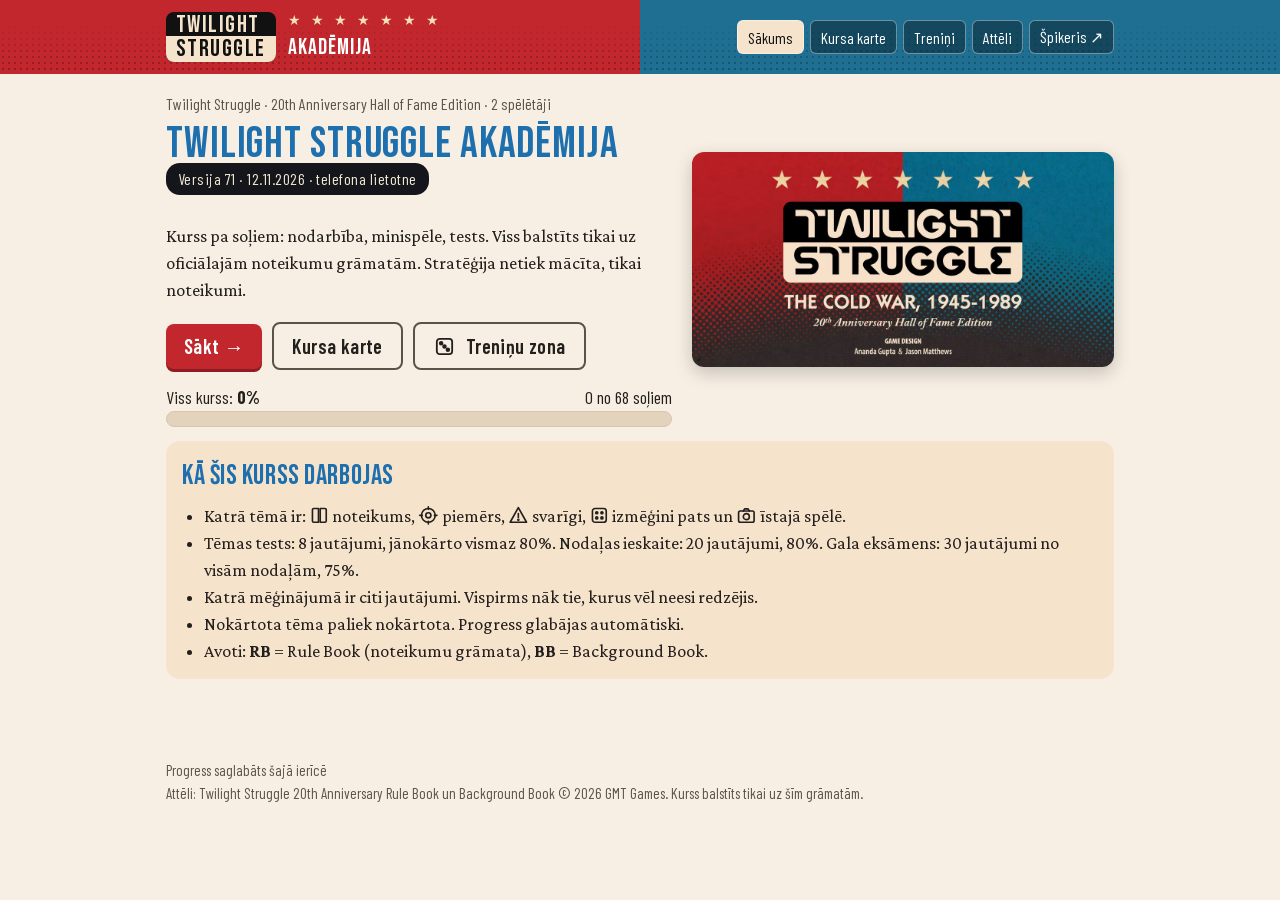
==== commit 380e07cc: "v71: simulators parāda, ko nozīmē pašreizējais DEFCON Co-Authored-By: Claude Opus 5.5 <noreply@anthr" ====
--- a/index.html
+++ b/index.html
@@ -392,6 +392,7 @@
 .so-gt{font-family:var(--f-ui);font-weight:700;color:var(--blue);font-size:15px;letter-spacing:.06em;text-transform:uppercase;margin-bottom:2px}
 .trlvl{display:flex;flex-wrap:wrap;align-items:center;gap:6px 12px;background:#fffaf0;border:2px solid #d8c9a8;border-radius:12px;padding:10px 14px;margin:10px 0}
 .trlvl .lbl{margin:0}.trlvl .so-lvd{flex-basis:100%;margin:0}
+.so-def{font-family:var(--f-ui);font-size:17px;background:#fff6d8;border:1px solid #e3c96a;border-radius:8px;padding:6px 12px;margin:6px 0}
 </style><style>.ei{display:inline-block;width:1.15em;height:1.15em;vertical-align:-.2em;background:currentColor;-webkit-mask:var(--m) center/contain no-repeat;mask:var(--m) center/contain no-repeat;flex:0 0 auto}
 .ei-grad{--m:url("data:image/svg+xml,%3Csvg%20xmlns%3D%22http%3A//www.w3.org/2000/svg%22%20viewBox%3D%220%200%2024%2024%22%20fill%3D%22none%22%20stroke%3D%22black%22%20stroke-width%3D%221.9%22%20stroke-linecap%3D%22round%22%20stroke-linejoin%3D%22round%22%3E%3Cpath%20d%3D%22M2%209l10-5%2010%205-10%205z%22/%3E%3Cpath%20d%3D%22M6%2011v5c3%202%209%202%2012%200v-5M22%209v6%22/%3E%3C/svg%3E")}
 .ei-gift{--m:url("data:image/svg+xml,%3Csvg%20xmlns%3D%22http%3A//www.w3.org/2000/svg%22%20viewBox%3D%220%200%2024%2024%22%20fill%3D%22none%22%20stroke%3D%22black%22%20stroke-width%3D%221.9%22%20stroke-linecap%3D%22round%22%20stroke-linejoin%3D%22round%22%3E%3Crect%20x%3D%223%22%20y%3D%228%22%20width%3D%2218%22%20height%3D%224%22%20rx%3D%221%22/%3E%3Cpath%20d%3D%22M5%2012v9h14v-9M12%208v13M12%208C10%204%206%204%206%206.5S12%208%2012%208zm0%200c2-4%206-4%206-1.5S12%208%2012%208z%22/%3E%3C/svg%3E")}
@@ -413,7 +414,7 @@
 .ei-joy{--m:url("data:image/svg+xml,%3Csvg%20xmlns%3D%22http%3A//www.w3.org/2000/svg%22%20viewBox%3D%220%200%2024%2024%22%20fill%3D%22none%22%20stroke%3D%22black%22%20stroke-width%3D%221.9%22%20stroke-linecap%3D%22round%22%20stroke-linejoin%3D%22round%22%3E%3Crect%20x%3D%223%22%20y%3D%2215%22%20width%3D%2218%22%20height%3D%226%22%20rx%3D%222%22/%3E%3Cpath%20d%3D%22M12%2015V9%22/%3E%3Ccircle%20cx%3D%2212%22%20cy%3D%226%22%20r%3D%223%22/%3E%3Cpath%20d%3D%22M6.5%2018h3%22/%3E%3C/svg%3E")}
 .ei-dice{--m:url("data:image/svg+xml,%3Csvg%20xmlns%3D%22http%3A//www.w3.org/2000/svg%22%20viewBox%3D%220%200%2024%2024%22%20fill%3D%22none%22%20stroke%3D%22black%22%20stroke-width%3D%221.9%22%20stroke-linecap%3D%22round%22%20stroke-linejoin%3D%22round%22%3E%3Crect%20x%3D%224%22%20y%3D%224%22%20width%3D%2216%22%20height%3D%2216%22%20rx%3D%223%22/%3E%3Ccircle%20cx%3D%228.5%22%20cy%3D%228.5%22%20r%3D%221.4%22%20fill%3D%22black%22/%3E%3Ccircle%20cx%3D%2212%22%20cy%3D%2212%22%20r%3D%221.4%22%20fill%3D%22black%22/%3E%3Ccircle%20cx%3D%2215.5%22%20cy%3D%2215.5%22%20r%3D%221.4%22%20fill%3D%22black%22/%3E%3C/svg%3E")}</style>
 <div id="app"><div class="wrap" style="padding-block:40px;font-family:sans-serif">Ielādē akadēmiju…</div></div>
-<script>const APP_VER='70', APP_DATE='12.11.2026', APP_WHERE='telefona lietotne';
+<script>const APP_VER='71', APP_DATE='12.11.2026', APP_WHERE='telefona lietotne';
 const C = {"Mexico": {"s": 2, "bg": true, "r": "CA", "b": [90, 882, 119, 82], "adj": ["Guatemala", "USA"]}, "El Salvador": {"s": 1, "bg": false, "r": "CA", "b": [127, 1023, 119, 82], "adj": ["Guatemala", "Honduras"]}, "Guatemala": {"s": 1, "bg": false, "r": "CA", "b": [256, 918, 119, 82], "adj": ["Mexico", "El Salvador", "Honduras"]}, "Honduras": {"s": 2, "bg": false, "r": "CA", "b": [272, 1023, 119, 82], "adj": ["Guatemala", "El Salvador", "Nicaragua", "Costa Rica"]}, "Costa Rica": {"s": 3, "bg": false, "r": "CA", "b": [292, 1130, 119, 82], "adj": ["Honduras", "Nicaragua", "Panama"]}, "Ecuador": {"s": 2, "bg": false, "r": "SA", "b": [353, 1266, 119, 82], "adj": ["Colombia", "Peru"]}, "Peru": {"s": 2, "bg": false, "r": "SA", "b": [403, 1407, 119, 82], "adj": ["Ecuador", "Bolivia", "Chile"]}, "Nicaragua": {"s": 1, "bg": false, "r": "CA", "b": [418, 1023, 119, 82], "adj": ["Honduras", "Costa Rica", "Cuba"]}, "Chile": {"s": 3, "bg": true, "r": "SA", "b": [422, 1553, 119, 82], "adj": ["Peru", "Argentina"]}, "Panama": {"s": 2, "bg": true, "r": "CA", "b": [435, 1129, 119, 82], "adj": ["Costa Rica", "Colombia"]}, "Cuba": {"s": 3, "bg": true, "r": "CA", "b": [454, 911, 119, 82], "adj": ["Nicaragua", "Haiti", "USA"]}, "Argentina": {"s": 2, "bg": true, "r": "SA", "b": [501, 1697, 119, 82], "adj": ["Chile", "Paraguay", "Uruguay"]}, "Colombia": {"s": 1, "bg": false, "r": "SA", "b": [512, 1240, 119, 82], "adj": ["Panama", "Ecuador", "Venezuela"]}, "Venezuela": {"s": 2, "bg": true, "r": "SA", "b": [585, 1122, 119, 82], "adj": ["Colombia", "Brazil"]}, "Haiti": {"s": 1, "bg": false, "r": "CA", "b": [596, 992, 119, 82], "adj": ["Cuba", "Dominican Rep."]}, "Bolivia": {"s": 2, "bg": false, "r": "SA", "b": [601, 1369, 119, 82], "adj": ["Peru", "Paraguay"]}, "Paraguay": {"s": 2, "bg": false, "r": "SA", "b": [607, 1502, 119, 82], "adj": ["Bolivia", "Argentina", "Uruguay"]}, "Canada": {"s": 4, "bg": false, "r": "WE", "b": [638, 449, 119, 82], "adj": ["UK", "USA"]}, "Uruguay": {"s": 2, "bg": false, "r": "SA", "b": [681, 1629, 119, 82], "adj": ["Argentina", "Paraguay", "Brazil"]}, "Dominican Rep.": {"s": 1, "bg": false, "r": "CA", "b": [739, 992, 119, 82], "adj": ["Haiti"]}, "Brazil": {"s": 2, "bg": true, "r": "SA", "b": [790, 1349, 119, 82], "adj": ["Venezuela", "Uruguay"]}, "UK": {"s": 5, "bg": false, "r": "WE", "b": [916, 378, 119, 82], "adj": ["Canada", "Norway", "Benelux", "France"]}, "Spain/Portugal": {"s": 2, "bg": false, "r": "WE", "b": [925, 660, 119, 82], "adj": ["France", "Italy", "Morocco"]}, "Morocco": {"s": 3, "bg": false, "r": "AF", "b": [925, 896, 119, 82], "adj": ["Spain/Portugal", "Algeria", "West African States"]}, "West African States": {"s": 2, "bg": false, "r": "AF", "b": [944, 1051, 119, 82], "adj": ["Morocco", "Ivory Coast"]}, "France": {"s": 3, "bg": true, "r": "WE", "b": [1037, 529, 119, 82], "adj": ["UK", "W. Germany", "Spain/Portugal", "Italy", "Algeria"]}, "Algeria": {"s": 2, "bg": true, "r": "AF", "b": [1038, 789, 119, 82], "adj": ["France", "Morocco", "Tunisia", "Saharan States"]}, "Ivory Coast": {"s": 2, "bg": false, "r": "AF", "b": [1052, 1164, 119, 82], "adj": ["West African States", "Nigeria"]}, "Benelux": {"s": 3, "bg": false, "r": "WE", "b": [1063, 404, 119, 82], "adj": ["UK", "W. Germany"]}, "Denmark": {"s": 3, "bg": false, "r": "WE", "b": [1112, 293, 119, 82], "adj": ["Sweden", "W. Germany"]}, "Saharan States": {"s": 1, "bg": false, "r": "AF", "b": [1140, 945, 119, 82], "adj": ["Algeria", "Nigeria"]}, "Austria": {"s": 4, "bg": false, "r": "EWE", "b": [1179, 525, 119, 82], "adj": ["Italy", "W. Germany", "E. Germany", "Hungary"]}, "Italy": {"s": 2, "bg": true, "r": "WE", "b": [1195, 636, 119, 82], "adj": ["France", "Spain/Portugal", "Austria", "Yugoslavia", "Greece"]}, "Tunisia": {"s": 2, "bg": false, "r": "AF", "b": [1200, 759, 119, 82], "adj": ["Libya", "Algeria"]}, "W. Germany": {"s": 4, "bg": true, "r": "WE", "b": [1203, 415, 119, 82], "adj": ["Denmark", "Benelux", "France", "Austria", "E. Germany"]}, "Nigeria": {"s": 1, "bg": true, "r": "AF", "b": [1223, 1154, 119, 82], "adj": ["Saharan States", "Ivory Coast", "Cameroon"]}, "Norway": {"s": 4, "bg": false, "r": "WE", "b": [1233, 75, 119, 82], "adj": ["UK", "Sweden"]}, "E. Germany": {"s": 3, "bg": true, "r": "EE", "b": [1248, 314, 119, 82], "adj": ["W. Germany", "Poland", "Austria", "Czechoslovakia"]}, "Sweden": {"s": 4, "bg": false, "r": "WE", "b": [1273, 200, 119, 82], "adj": ["Norway", "Denmark", "Finland"]}, "Cameroon": {"s": 1, "bg": false, "r": "AF", "b": [1276, 1291, 119, 82], "adj": ["Nigeria", "Zaire"]}, "Libya": {"s": 2, "bg": true, "r": "ME", "b": [1277, 871, 119, 82], "adj": ["Egypt", "Tunisia"]}, "Angola": {"s": 1, "bg": true, "r": "AF", "b": [1291, 1462, 119, 82], "adj": ["Zaire", "Botswana", "South Africa"]}, "Hungary": {"s": 3, "bg": false, "r": "EE", "b": [1333, 500, 119, 82], "adj": ["Czechoslovakia", "Austria", "Romania", "Yugoslavia"]}, "Yugoslavia": {"s": 3, "bg": false, "r": "EE", "b": [1333, 597, 119, 82], "adj": ["Italy", "Hungary", "Romania", "Greece"]}, "Czechoslovakia": {"s": 3, "bg": false, "r": "EE", "b": [1356, 404, 119, 82], "adj": ["E. Germany", "Poland", "Hungary"]}, "South Africa": {"s": 3, "bg": true, "r": "AF", "b": [1376, 1684, 119, 82], "adj": ["Angola", "Botswana"]}, "Poland": {"s": 3, "bg": true, "r": "EE", "b": [1387, 303, 119, 82], "adj": ["E. Germany", "Czechoslovakia", "USSR"]}, "Botswana": {"s": 2, "bg": false, "r": "AF", "b": [1430, 1565, 119, 82], "adj": ["Angola", "South Africa", "Zimbabwe"]}, "Egypt": {"s": 2, "bg": true, "r": "ME", "b": [1431, 900, 119, 82], "adj": ["Israel", "Libya", "Sudan"]}, "Zimbabwe": {"s": 1, "bg": false, "r": "AF", "b": [1439, 1450, 119, 82], "adj": ["Zaire", "Botswana", "SE African States"]}, "Greece": {"s": 2, "bg": false, "r": "WE", "b": [1442, 696, 119, 82], "adj": ["Italy", "Yugoslavia", "Bulgaria", "Turkey"]}, "Finland": {"s": 4, "bg": false, "r": "EWE", "b": [1448, 75, 119, 82], "adj": ["Sweden", "USSR"]}, "Zaire": {"s": 1, "bg": true, "r": "AF", "b": [1449, 1330, 119, 82], "adj": ["Cameroon", "Angola", "Zimbabwe"]}, "Israel": {"s": 4, "bg": true, "r": "ME", "b": [1476, 799, 119, 82], "adj": ["Lebanon", "Syria", "Jordan", "Egypt"]}, "Bulgaria": {"s": 3, "bg": false, "r": "EE", "b": [1477, 580, 119, 82], "adj": ["Greece", "Turkey"]}, "Romania": {"s": 3, "bg": false, "r": "EE", "b": [1482, 480, 119, 82], "adj": ["Hungary", "Yugoslavia", "Turkey", "USSR"]}, "Sudan": {"s": 1, "bg": false, "r": "AF", "b": [1544, 1024, 119, 82], "adj": ["Egypt", "Ethiopia"]}, "Ethiopia": {"s": 1, "bg": false, "r": "AF", "b": [1569, 1133, 119, 82], "adj": ["Somalia", "Sudan"]}, "Kenya": {"s": 2, "bg": false, "r": "AF", "b": [1579, 1243, 119, 82], "adj": ["SE African States", "Somalia"]}, "SE African States": {"s": 1, "bg": false, "r": "AF", "b": [1597, 1443, 119, 82], "adj": ["Zimbabwe", "Kenya"]}, "Turkey": {"s": 2, "bg": false, "r": "WE", "b": [1611, 581, 119, 82], "adj": ["Romania", "Greece", "Bulgaria", "Syria"]}, "Jordan": {"s": 2, "bg": false, "r": "ME", "b": [1634, 829, 119, 82], "adj": ["Lebanon", "Israel", "Iraq", "Saudi Arabia"]}, "Saudi Arabia": {"s": 3, "bg": true, "r": "ME", "b": [1664, 932, 119, 82], "adj": ["Jordan", "Iraq", "Gulf States"]}, "Syria": {"s": 2, "bg": false, "r": "ME", "b": [1715, 689, 119, 82], "adj": ["Turkey", "Lebanon", "Israel"]}, "Somalia": {"s": 2, "bg": false, "r": "AF", "b": [1718, 1141, 119, 82], "adj": ["Kenya", "Ethiopia"]}, "Iraq": {"s": 3, "bg": true, "r": "ME", "b": [1770, 789, 119, 82], "adj": ["Jordan", "Iran", "Saudi Arabia", "Gulf States"]}, "Gulf States": {"s": 3, "bg": false, "r": "ME", "b": [1838, 935, 119, 82], "adj": ["Iraq", "Saudi Arabia"]}, "Iran": {"s": 2, "bg": true, "r": "ME", "b": [1853, 687, 119, 82], "adj": ["Iraq", "Afghanistan", "Pakistan"]}, "Pakistan": {"s": 2, "bg": true, "r": "AS", "b": [1944, 829, 119, 82], "adj": ["Iran", "Afghanistan", "India"]}, "Afghanistan": {"s": 2, "bg": false, "r": "AS", "b": [2012, 709, 119, 82], "adj": ["Iran", "Pakistan", "USSR"]}, "India": {"s": 3, "bg": true, "r": "AS", "b": [2121, 912, 119, 82], "adj": ["Pakistan", "Burma"]}, "Burma": {"s": 2, "bg": false, "r": "SEA", "b": [2275, 878, 119, 82], "adj": ["India", "Laos/Cambodia"]}, "Thailand": {"s": 2, "bg": true, "r": "SEA", "b": [2345, 1057, 119, 82], "adj": ["Laos/Cambodia", "Vietnam", "Malaysia"]}, "Malaysia": {"s": 2, "bg": false, "r": "SEA", "b": [2410, 1200, 119, 82], "adj": ["Thailand", "Indonesia", "Australia"]}, "Laos/Cambodia": {"s": 1, "bg": false, "r": "SEA", "b": [2416, 949, 119, 82], "adj": ["Burma", "Thailand", "Vietnam"]}, "Vietnam": {"s": 1, "bg": false, "r": "SEA", "b": [2520, 1048, 119, 82], "adj": ["Laos/Cambodia", "Thailand"]}, "Taiwan": {"s": 3, "bg": false, "r": "AS", "b": [2635, 881, 119, 82], "adj": ["Japan", "South Korea"]}, "Indonesia": {"s": 1, "bg": false, "r": "SEA", "b": [2635, 1308, 119, 82], "adj": ["Malaysia", "Philippines"]}, "Australia": {"s": 4, "bg": false, "r": "AS", "b": [2671, 1514, 119, 82], "adj": ["Malaysia"]}, "South Korea": {"s": 3, "bg": true, "r": "AS", "b": [2679, 700, 119, 82], "adj": ["Japan", "Taiwan", "North Korea"]}, "Philippines": {"s": 2, "bg": false, "r": "SEA", "b": [2702, 1075, 119, 82], "adj": ["Indonesia", "Japan"]}, "North Korea": {"s": 3, "bg": true, "r": "AS", "b": [2746, 579, 119, 82], "adj": ["South Korea", "USSR"]}, "Japan": {"s": 4, "bg": true, "r": "AS", "b": [2813, 776, 119, 82], "adj": ["Philippines", "Taiwan", "South Korea", "USA"]}, "Lebanon": {"s": 1, "bg": false, "r": "ME", "b": [1576, 705, 119, 82], "adj": ["Syria", "Israel", "Jordan"]}};
 const CHEAT_URL = 'cheat.html';
 // ===== Map data (read from the 20th Anniversary map, RB pp. 6–7). Box coords in map pixels (3025×1933).
@@ -4584,7 +4585,7 @@
   // ---- shared pieces
   let mv=null, hl=()=>'', onMap=null;
   function head(){ const d=sc.d;
-    return `<div class="so-head"><span>${sideTag(sc.side)} Tu esi <b>${SIDE_LV[sc.side]}</b>, tava Action kārta</span>${sc.war?'':`<span>Kārts: <b>${sc.ops}</b> operāciju ${sc.ops===1?'punkts':'punkti'}</span>`}<span>DEFCON: <b>${d}</b></span><span>Tavas militārās op.: <b>${sc.mil}</b></span><span>Līmenis: <b>${SO_LVL[L()][0]}</b></span></div>${defBar(d)}`; }
+    return `<div class="so-head"><span>${sideTag(sc.side)} Tu esi <b>${SIDE_LV[sc.side]}</b>, tava Action kārta</span>${sc.war?'':`<span>Kārts: <b>${sc.ops}</b> operāciju ${sc.ops===1?'punkts':'punkti'}</span>`}<span>DEFCON: <b>${d}</b></span><span>Tavas militārās op.: <b>${sc.mil}</b></span><span>Līmenis: <b>${SO_LVL[L()][0]}</b></span></div>${defBar(d)}<div class="so-def"><b>DEFCON ${d}</b> (tā rakstīts uz dēļa): apvērsumi un pārorientācija ${d>=5?'atļauti <b>visur</b>.':d===4?'aizliegti <b>Eiropā</b>.':d===3?'aizliegti <b>Eiropā</b> un <b>Āzijā</b> (arī Dienvidaustrumāzijā).':'aizliegti <b>Eiropā</b>, <b>Āzijā</b> (arī Dienvidaustrumāzijā) un <b>Tuvajos Austrumos</b>.'} Ietekmes likšanu un kara notikumus DEFCON neierobežo.${d===2?' Ja DEFCON nokrīt līdz 1, spēli zaudē tas, kura Action kārtā tas notika.':''}</div><div style="text-align:center"><img src="img/defcon_track.jpg" alt="DEFCON trase uz dēļa" style="max-width:100%;max-height:120px;border-radius:8px" data-zoom="1"></div>`; }
   function mapBox(host){ host.innerHTML=''; mv=mapView(host,{view:BOX(...sc.cl),clean:true,inf:()=>inf,cls:n=>hl(n),onClick:n=>{ if(onMap&&!ended) onMap(n); }}); mapTools(host,mv,false); }
   const redraw=()=>mv&&mv.redraw();
   const SUP=()=>SUPER_NOTE(sc.cl);
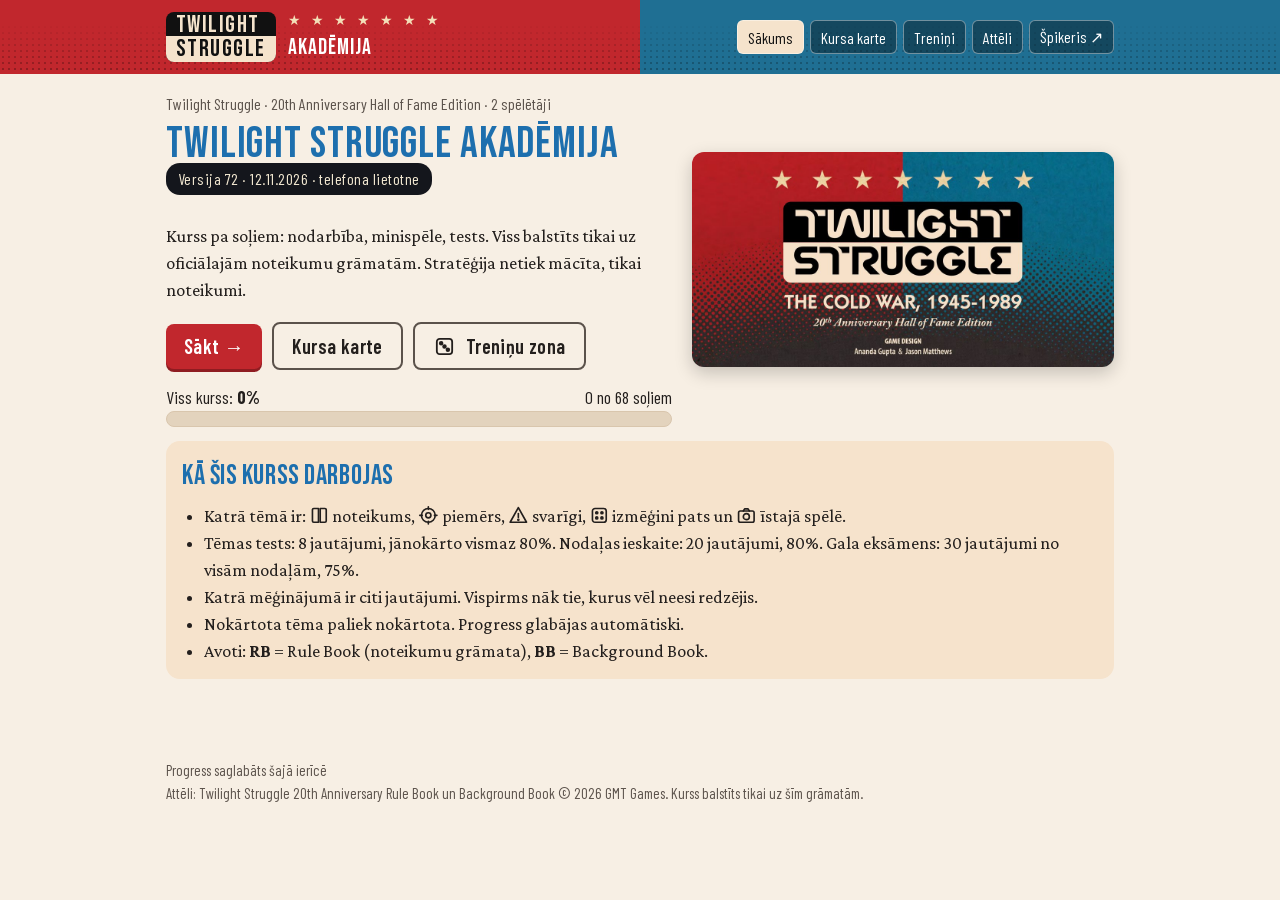
==== commit 3307e7b5: "v72: simulatorā mērķi var mainīt, kamēr nav mesti kauliņi Co-Authored-By: Claude Opus 5.5 <noreply@a" ====
--- a/index.html
+++ b/index.html
@@ -414,7 +414,7 @@
 .ei-joy{--m:url("data:image/svg+xml,%3Csvg%20xmlns%3D%22http%3A//www.w3.org/2000/svg%22%20viewBox%3D%220%200%2024%2024%22%20fill%3D%22none%22%20stroke%3D%22black%22%20stroke-width%3D%221.9%22%20stroke-linecap%3D%22round%22%20stroke-linejoin%3D%22round%22%3E%3Crect%20x%3D%223%22%20y%3D%2215%22%20width%3D%2218%22%20height%3D%226%22%20rx%3D%222%22/%3E%3Cpath%20d%3D%22M12%2015V9%22/%3E%3Ccircle%20cx%3D%2212%22%20cy%3D%226%22%20r%3D%223%22/%3E%3Cpath%20d%3D%22M6.5%2018h3%22/%3E%3C/svg%3E")}
 .ei-dice{--m:url("data:image/svg+xml,%3Csvg%20xmlns%3D%22http%3A//www.w3.org/2000/svg%22%20viewBox%3D%220%200%2024%2024%22%20fill%3D%22none%22%20stroke%3D%22black%22%20stroke-width%3D%221.9%22%20stroke-linecap%3D%22round%22%20stroke-linejoin%3D%22round%22%3E%3Crect%20x%3D%224%22%20y%3D%224%22%20width%3D%2216%22%20height%3D%2216%22%20rx%3D%223%22/%3E%3Ccircle%20cx%3D%228.5%22%20cy%3D%228.5%22%20r%3D%221.4%22%20fill%3D%22black%22/%3E%3Ccircle%20cx%3D%2212%22%20cy%3D%2212%22%20r%3D%221.4%22%20fill%3D%22black%22/%3E%3Ccircle%20cx%3D%2215.5%22%20cy%3D%2215.5%22%20r%3D%221.4%22%20fill%3D%22black%22/%3E%3C/svg%3E")}</style>
 <div id="app"><div class="wrap" style="padding-block:40px;font-family:sans-serif">Ielādē akadēmiju…</div></div>
-<script>const APP_VER='71', APP_DATE='12.11.2026', APP_WHERE='telefona lietotne';
+<script>const APP_VER='72', APP_DATE='12.11.2026', APP_WHERE='telefona lietotne';
 const C = {"Mexico": {"s": 2, "bg": true, "r": "CA", "b": [90, 882, 119, 82], "adj": ["Guatemala", "USA"]}, "El Salvador": {"s": 1, "bg": false, "r": "CA", "b": [127, 1023, 119, 82], "adj": ["Guatemala", "Honduras"]}, "Guatemala": {"s": 1, "bg": false, "r": "CA", "b": [256, 918, 119, 82], "adj": ["Mexico", "El Salvador", "Honduras"]}, "Honduras": {"s": 2, "bg": false, "r": "CA", "b": [272, 1023, 119, 82], "adj": ["Guatemala", "El Salvador", "Nicaragua", "Costa Rica"]}, "Costa Rica": {"s": 3, "bg": false, "r": "CA", "b": [292, 1130, 119, 82], "adj": ["Honduras", "Nicaragua", "Panama"]}, "Ecuador": {"s": 2, "bg": false, "r": "SA", "b": [353, 1266, 119, 82], "adj": ["Colombia", "Peru"]}, "Peru": {"s": 2, "bg": false, "r": "SA", "b": [403, 1407, 119, 82], "adj": ["Ecuador", "Bolivia", "Chile"]}, "Nicaragua": {"s": 1, "bg": false, "r": "CA", "b": [418, 1023, 119, 82], "adj": ["Honduras", "Costa Rica", "Cuba"]}, "Chile": {"s": 3, "bg": true, "r": "SA", "b": [422, 1553, 119, 82], "adj": ["Peru", "Argentina"]}, "Panama": {"s": 2, "bg": true, "r": "CA", "b": [435, 1129, 119, 82], "adj": ["Costa Rica", "Colombia"]}, "Cuba": {"s": 3, "bg": true, "r": "CA", "b": [454, 911, 119, 82], "adj": ["Nicaragua", "Haiti", "USA"]}, "Argentina": {"s": 2, "bg": true, "r": "SA", "b": [501, 1697, 119, 82], "adj": ["Chile", "Paraguay", "Uruguay"]}, "Colombia": {"s": 1, "bg": false, "r": "SA", "b": [512, 1240, 119, 82], "adj": ["Panama", "Ecuador", "Venezuela"]}, "Venezuela": {"s": 2, "bg": true, "r": "SA", "b": [585, 1122, 119, 82], "adj": ["Colombia", "Brazil"]}, "Haiti": {"s": 1, "bg": false, "r": "CA", "b": [596, 992, 119, 82], "adj": ["Cuba", "Dominican Rep."]}, "Bolivia": {"s": 2, "bg": false, "r": "SA", "b": [601, 1369, 119, 82], "adj": ["Peru", "Paraguay"]}, "Paraguay": {"s": 2, "bg": false, "r": "SA", "b": [607, 1502, 119, 82], "adj": ["Bolivia", "Argentina", "Uruguay"]}, "Canada": {"s": 4, "bg": false, "r": "WE", "b": [638, 449, 119, 82], "adj": ["UK", "USA"]}, "Uruguay": {"s": 2, "bg": false, "r": "SA", "b": [681, 1629, 119, 82], "adj": ["Argentina", "Paraguay", "Brazil"]}, "Dominican Rep.": {"s": 1, "bg": false, "r": "CA", "b": [739, 992, 119, 82], "adj": ["Haiti"]}, "Brazil": {"s": 2, "bg": true, "r": "SA", "b": [790, 1349, 119, 82], "adj": ["Venezuela", "Uruguay"]}, "UK": {"s": 5, "bg": false, "r": "WE", "b": [916, 378, 119, 82], "adj": ["Canada", "Norway", "Benelux", "France"]}, "Spain/Portugal": {"s": 2, "bg": false, "r": "WE", "b": [925, 660, 119, 82], "adj": ["France", "Italy", "Morocco"]}, "Morocco": {"s": 3, "bg": false, "r": "AF", "b": [925, 896, 119, 82], "adj": ["Spain/Portugal", "Algeria", "West African States"]}, "West African States": {"s": 2, "bg": false, "r": "AF", "b": [944, 1051, 119, 82], "adj": ["Morocco", "Ivory Coast"]}, "France": {"s": 3, "bg": true, "r": "WE", "b": [1037, 529, 119, 82], "adj": ["UK", "W. Germany", "Spain/Portugal", "Italy", "Algeria"]}, "Algeria": {"s": 2, "bg": true, "r": "AF", "b": [1038, 789, 119, 82], "adj": ["France", "Morocco", "Tunisia", "Saharan States"]}, "Ivory Coast": {"s": 2, "bg": false, "r": "AF", "b": [1052, 1164, 119, 82], "adj": ["West African States", "Nigeria"]}, "Benelux": {"s": 3, "bg": false, "r": "WE", "b": [1063, 404, 119, 82], "adj": ["UK", "W. Germany"]}, "Denmark": {"s": 3, "bg": false, "r": "WE", "b": [1112, 293, 119, 82], "adj": ["Sweden", "W. Germany"]}, "Saharan States": {"s": 1, "bg": false, "r": "AF", "b": [1140, 945, 119, 82], "adj": ["Algeria", "Nigeria"]}, "Austria": {"s": 4, "bg": false, "r": "EWE", "b": [1179, 525, 119, 82], "adj": ["Italy", "W. Germany", "E. Germany", "Hungary"]}, "Italy": {"s": 2, "bg": true, "r": "WE", "b": [1195, 636, 119, 82], "adj": ["France", "Spain/Portugal", "Austria", "Yugoslavia", "Greece"]}, "Tunisia": {"s": 2, "bg": false, "r": "AF", "b": [1200, 759, 119, 82], "adj": ["Libya", "Algeria"]}, "W. Germany": {"s": 4, "bg": true, "r": "WE", "b": [1203, 415, 119, 82], "adj": ["Denmark", "Benelux", "France", "Austria", "E. Germany"]}, "Nigeria": {"s": 1, "bg": true, "r": "AF", "b": [1223, 1154, 119, 82], "adj": ["Saharan States", "Ivory Coast", "Cameroon"]}, "Norway": {"s": 4, "bg": false, "r": "WE", "b": [1233, 75, 119, 82], "adj": ["UK", "Sweden"]}, "E. Germany": {"s": 3, "bg": true, "r": "EE", "b": [1248, 314, 119, 82], "adj": ["W. Germany", "Poland", "Austria", "Czechoslovakia"]}, "Sweden": {"s": 4, "bg": false, "r": "WE", "b": [1273, 200, 119, 82], "adj": ["Norway", "Denmark", "Finland"]}, "Cameroon": {"s": 1, "bg": false, "r": "AF", "b": [1276, 1291, 119, 82], "adj": ["Nigeria", "Zaire"]}, "Libya": {"s": 2, "bg": true, "r": "ME", "b": [1277, 871, 119, 82], "adj": ["Egypt", "Tunisia"]}, "Angola": {"s": 1, "bg": true, "r": "AF", "b": [1291, 1462, 119, 82], "adj": ["Zaire", "Botswana", "South Africa"]}, "Hungary": {"s": 3, "bg": false, "r": "EE", "b": [1333, 500, 119, 82], "adj": ["Czechoslovakia", "Austria", "Romania", "Yugoslavia"]}, "Yugoslavia": {"s": 3, "bg": false, "r": "EE", "b": [1333, 597, 119, 82], "adj": ["Italy", "Hungary", "Romania", "Greece"]}, "Czechoslovakia": {"s": 3, "bg": false, "r": "EE", "b": [1356, 404, 119, 82], "adj": ["E. Germany", "Poland", "Hungary"]}, "South Africa": {"s": 3, "bg": true, "r": "AF", "b": [1376, 1684, 119, 82], "adj": ["Angola", "Botswana"]}, "Poland": {"s": 3, "bg": true, "r": "EE", "b": [1387, 303, 119, 82], "adj": ["E. Germany", "Czechoslovakia", "USSR"]}, "Botswana": {"s": 2, "bg": false, "r": "AF", "b": [1430, 1565, 119, 82], "adj": ["Angola", "South Africa", "Zimbabwe"]}, "Egypt": {"s": 2, "bg": true, "r": "ME", "b": [1431, 900, 119, 82], "adj": ["Israel", "Libya", "Sudan"]}, "Zimbabwe": {"s": 1, "bg": false, "r": "AF", "b": [1439, 1450, 119, 82], "adj": ["Zaire", "Botswana", "SE African States"]}, "Greece": {"s": 2, "bg": false, "r": "WE", "b": [1442, 696, 119, 82], "adj": ["Italy", "Yugoslavia", "Bulgaria", "Turkey"]}, "Finland": {"s": 4, "bg": false, "r": "EWE", "b": [1448, 75, 119, 82], "adj": ["Sweden", "USSR"]}, "Zaire": {"s": 1, "bg": true, "r": "AF", "b": [1449, 1330, 119, 82], "adj": ["Cameroon", "Angola", "Zimbabwe"]}, "Israel": {"s": 4, "bg": true, "r": "ME", "b": [1476, 799, 119, 82], "adj": ["Lebanon", "Syria", "Jordan", "Egypt"]}, "Bulgaria": {"s": 3, "bg": false, "r": "EE", "b": [1477, 580, 119, 82], "adj": ["Greece", "Turkey"]}, "Romania": {"s": 3, "bg": false, "r": "EE", "b": [1482, 480, 119, 82], "adj": ["Hungary", "Yugoslavia", "Turkey", "USSR"]}, "Sudan": {"s": 1, "bg": false, "r": "AF", "b": [1544, 1024, 119, 82], "adj": ["Egypt", "Ethiopia"]}, "Ethiopia": {"s": 1, "bg": false, "r": "AF", "b": [1569, 1133, 119, 82], "adj": ["Somalia", "Sudan"]}, "Kenya": {"s": 2, "bg": false, "r": "AF", "b": [1579, 1243, 119, 82], "adj": ["SE African States", "Somalia"]}, "SE African States": {"s": 1, "bg": false, "r": "AF", "b": [1597, 1443, 119, 82], "adj": ["Zimbabwe", "Kenya"]}, "Turkey": {"s": 2, "bg": false, "r": "WE", "b": [1611, 581, 119, 82], "adj": ["Romania", "Greece", "Bulgaria", "Syria"]}, "Jordan": {"s": 2, "bg": false, "r": "ME", "b": [1634, 829, 119, 82], "adj": ["Lebanon", "Israel", "Iraq", "Saudi Arabia"]}, "Saudi Arabia": {"s": 3, "bg": true, "r": "ME", "b": [1664, 932, 119, 82], "adj": ["Jordan", "Iraq", "Gulf States"]}, "Syria": {"s": 2, "bg": false, "r": "ME", "b": [1715, 689, 119, 82], "adj": ["Turkey", "Lebanon", "Israel"]}, "Somalia": {"s": 2, "bg": false, "r": "AF", "b": [1718, 1141, 119, 82], "adj": ["Kenya", "Ethiopia"]}, "Iraq": {"s": 3, "bg": true, "r": "ME", "b": [1770, 789, 119, 82], "adj": ["Jordan", "Iran", "Saudi Arabia", "Gulf States"]}, "Gulf States": {"s": 3, "bg": false, "r": "ME", "b": [1838, 935, 119, 82], "adj": ["Iraq", "Saudi Arabia"]}, "Iran": {"s": 2, "bg": true, "r": "ME", "b": [1853, 687, 119, 82], "adj": ["Iraq", "Afghanistan", "Pakistan"]}, "Pakistan": {"s": 2, "bg": true, "r": "AS", "b": [1944, 829, 119, 82], "adj": ["Iran", "Afghanistan", "India"]}, "Afghanistan": {"s": 2, "bg": false, "r": "AS", "b": [2012, 709, 119, 82], "adj": ["Iran", "Pakistan", "USSR"]}, "India": {"s": 3, "bg": true, "r": "AS", "b": [2121, 912, 119, 82], "adj": ["Pakistan", "Burma"]}, "Burma": {"s": 2, "bg": false, "r": "SEA", "b": [2275, 878, 119, 82], "adj": ["India", "Laos/Cambodia"]}, "Thailand": {"s": 2, "bg": true, "r": "SEA", "b": [2345, 1057, 119, 82], "adj": ["Laos/Cambodia", "Vietnam", "Malaysia"]}, "Malaysia": {"s": 2, "bg": false, "r": "SEA", "b": [2410, 1200, 119, 82], "adj": ["Thailand", "Indonesia", "Australia"]}, "Laos/Cambodia": {"s": 1, "bg": false, "r": "SEA", "b": [2416, 949, 119, 82], "adj": ["Burma", "Thailand", "Vietnam"]}, "Vietnam": {"s": 1, "bg": false, "r": "SEA", "b": [2520, 1048, 119, 82], "adj": ["Laos/Cambodia", "Thailand"]}, "Taiwan": {"s": 3, "bg": false, "r": "AS", "b": [2635, 881, 119, 82], "adj": ["Japan", "South Korea"]}, "Indonesia": {"s": 1, "bg": false, "r": "SEA", "b": [2635, 1308, 119, 82], "adj": ["Malaysia", "Philippines"]}, "Australia": {"s": 4, "bg": false, "r": "AS", "b": [2671, 1514, 119, 82], "adj": ["Malaysia"]}, "South Korea": {"s": 3, "bg": true, "r": "AS", "b": [2679, 700, 119, 82], "adj": ["Japan", "Taiwan", "North Korea"]}, "Philippines": {"s": 2, "bg": false, "r": "SEA", "b": [2702, 1075, 119, 82], "adj": ["Indonesia", "Japan"]}, "North Korea": {"s": 3, "bg": true, "r": "AS", "b": [2746, 579, 119, 82], "adj": ["South Korea", "USSR"]}, "Japan": {"s": 4, "bg": true, "r": "AS", "b": [2813, 776, 119, 82], "adj": ["Philippines", "Taiwan", "South Korea", "USA"]}, "Lebanon": {"s": 1, "bg": false, "r": "ME", "b": [1576, 705, 119, 82], "adj": ["Syria", "Israel", "Jordan"]}};
 const CHEAT_URL = 'cheat.html';
 // ===== Map data (read from the 20th Anniversary map, RB pp. 6–7). Box coords in map pixels (3025×1933).
@@ -4665,7 +4665,7 @@
     const draw=()=>{ fb.hidden=true; $('.so-hint',card).hidden=true;
       st.innerHTML=`<div class="opsbar">${sideTag(sc.side)} Atlikuši metieni: ${'<i class="op on"></i>'.repeat(left)}${'<i class="op"></i>'.repeat(sc.ops-left)} <b>${left}</b> no ${sc.ops}</div>`;
       if(phase==='tgt'){ pn.innerHTML=''; st.innerHTML+='<b>1. solis.</b> Klikšķini kartē uz valsts, kur veiksi pārorientāciju.'; newStep(); G(`<ul><li><b>1 punkts = 1 metiens.</b> Pēc katra metiena drīkst izvēlēties citu valsti.</li><li>Mērķī jābūt <b>pretinieka ietekmei</b>. Tavai ietekmei tur vai kaimiņos nav jābūt.</li><li>DEFCON ${sc.d}: ${BANTXT(sc.d)}</li></ul>`); }
-      if(phase==='mod'){ st.innerHTML+=`<b>2. solis.</b> Mērķis: <b>${nmPlain(tgt)}</b>. Saskaiti abu pušu modifikatorus.`; newStep(); G(`Abi met kauliņu, un <b>katrs</b> pieskaita sev:<ul><li><b>+1</b> par katru <b>kaimiņvalsti, ko kontrolē</b>;</li><li><b>+1</b>, ja mērķa valstī ir <b>vairāk ietekmes</b> nekā pretiniekam;</li><li><b>+1</b>, ja mērķis ir <b>blakus savai lielvarai</b>.</li></ul>Saskaiti gan ASV, gan PSRS.`);
+      if(phase==='mod'){ st.innerHTML+=`<b>2. solis.</b> Mērķis: <b>${nmPlain(tgt)}</b>. Saskaiti abu pušu modifikatorus. <i>Pārdomāji? Klikšķini kartē citu valsti, lai mainītu mērķi.</i>`; newStep(); G(`Abi met kauliņu, un <b>katrs</b> pieskaita sev:<ul><li><b>+1</b> par katru <b>kaimiņvalsti, ko kontrolē</b>;</li><li><b>+1</b>, ja mērķa valstī ir <b>vairāk ietekmes</b> nekā pretiniekam;</li><li><b>+1</b>, ja mērķis ir <b>blakus savai lielvarai</b>.</li></ul>Saskaiti gan ASV, gan PSRS.`);
         pn.innerHTML=`<div class="row" style="gap:18px;flex-wrap:wrap"><div><div class="lbl">ASV modifikators</div><div class="stepper sm" id="gU"></div></div><div><div class="lbl">PSRS modifikators</div><div class="stepper sm" id="gS"></div></div></div><div class="maptools"><button class="btn sec" id="ck">Pārbaudīt un mest kauliņus</button></div>`;
         gU=0; gS=0; stp($('#gU',pn),()=>gU,v=>gU=v,0,6); stp($('#gS',pn),()=>gS,v=>gS=v,0,6);
         $('#ck',pn).onclick=()=>{ const mU=modSum(realignMods('US',inf,tgt)), mS=modSum(realignMods('USSR',inf,tgt)), b=s=>{ const x=realignMods(s,inf,tgt); return x.length?x.map(y=>'+1 '+y[1]).join('; '):'nav modifikatoru'; };
@@ -4688,7 +4688,7 @@
         };
       }
     };
-    onMap=n=>{ if(phase!=='tgt') return; tgt=n; redraw(); const c=canRealign(sc.side,inf,n,sc.d);
+    let tIx=0; onMap=n=>{ if(phase==='mod'){ log.splice(tIx); phase='tgt'; newStep(); } if(phase!=='tgt') return; tIx=log.length; tgt=n; redraw(); const c=canRealign(sc.side,inf,n,sc.d);
       if(!judge(fb,`Mērķis: ${nmPlain(n)}`,[RW(`Vai drīkst valstī ${nmPlain(n)}`,YN(true),YN(c.ok),c.why)],c.why)){ tgt=null; redraw(); return; }
       phase='mod'; hint=false; const keep=fb.innerHTML, kc=fb.className; draw(); fb.hidden=false; fb.innerHTML=keep; fb.className=kc; };
     draw();
@@ -4703,7 +4703,7 @@
       return `Metiens + ${sc.ops} operācijas. Jāpārsniedz 2 × stabilitāte (${C[tgt].s} × 2). ${C[tgt].bg?'Battleground valsts: DEFCON −1.':'Nav Battleground: DEFCON nemainās.'} Militārās op. + ${sc.ops}.`; });
     const draw=()=>{
       if(phase==='tgt'){ st.innerHTML='<b>1. solis.</b> Klikšķini kartē uz valsts, kur veiksi apvērsumu.'; newStep(); G(`<ul><li>Viens apvērsums ar visiem <b>${sc.ops}</b> operāciju punktiem.</li><li>Mērķī jābūt <b>pretinieka ietekmei</b>. Tavai ietekmei tur nav jābūt.</li><li>DEFCON ${sc.d}: ${BANTXT(sc.d)}</li></ul>`); }
-      if(phase==='roll'){ st.innerHTML=`<b>2. solis.</b> Mērķis: <b>${nmPlain(tgt)}</b>. Met kauliņu.`; G('Spied pogu un met kauliņu. Tu met viens, pretinieks nemet.'); pn.innerHTML='<div class="maptools"><button class="btn pri" id="rl"><i class="ei ei-dice"></i> Mest kauliņu</button></div>';
+      if(phase==='roll'){ st.innerHTML=`<b>2. solis.</b> Mērķis: <b>${nmPlain(tgt)}</b>. Met kauliņu. <i>Pārdomāji? Klikšķini kartē citu valsti, lai mainītu mērķi.</i>`; G('Spied pogu un met kauliņu. Tu met viens, pretinieks nemet.'); pn.innerHTML='<div class="maptools"><button class="btn pri" id="rl"><i class="ei ei-dice"></i> Mest kauliņu</button></div>';
         $('#rl',pn).onclick=()=>{ roll=rint(1,6); R=coupResult(sc.side,inf,tgt,sc.ops,roll); A=coupAfter(tgt,sc.d,sc.mil,sc.ops); phase='res'; draw(); }; }
       if(phase==='res'){ newStep(); const [u,s]=iv(inf,tgt); g={tot:0,need:0,u,s,d:sc.d,m:sc.mil}; G(`<ul><li><b>Metiens + kārts operācijas</b> salīdzini ar <b>2 × stabilitāte</b>.</li><li>Ja vairāk: starpību noņem no pretinieka ietekmes. Ja pretinieka ietekmes pietrūkst, atlikumu <b>pieliek sev</b>.</li><li>Ja vienāds vai mazāk: neizdodas, ietekme nemainās.</li><li><b>Battleground</b> valstī DEFCON <b>−1</b>, arī ja neizdodas. DEFCON 1: zaudē tas, kurš to izraisīja.</li><li>Tavas militārās op. <b>+ kārts operācijas</b>, vienmēr (maksimums 5).</li></ul>`);
         st.innerHTML=`<b>3. solis.</b> Aprēķini rezultātu un pats nomaini ietekmi, DEFCON un militārās operācijas.`;
@@ -4724,7 +4724,7 @@
           inf[tgt]=[g.u,g.s]; sc.d=g.d; sc.mil=g.m; redraw(); onMap=null; summary(''); };
       }
     };
-    onMap=n=>{ if(phase!=='tgt') return; tgt=n; redraw(); const c=canCoup(sc.side,inf,n,sc.d);
+    let tIx=0; onMap=n=>{ if(phase==='roll'){ log.splice(tIx); phase='tgt'; pn.innerHTML=''; newStep(); } if(phase!=='tgt') return; tIx=log.length; tgt=n; redraw(); const c=canCoup(sc.side,inf,n,sc.d);
       if(!judge(fb,`Mērķis: ${nmPlain(n)}`,[RW(`Vai drīkst valstī ${nmPlain(n)}`,YN(true),YN(c.ok),c.why)],c.why)){ tgt=null; redraw(); return; }
       phase='roll'; hint=false; draw(); };
     draw();
@@ -4738,7 +4738,7 @@
     hl=n=>n===tgt?'on':(phase==='tgt'&&(n==='India'||n==='Pakistan'))?'srcc':'';
     const draw=()=>{
       if(phase==='tgt'){ st.innerHTML='<b>1. solis.</b> Klikšķini uz valsts, kurai uzbruks (Indija vai Pakistāna).'; newStep(); G('Tu izvēlies mērķi: <b>Indiju</b> vai <b>Pakistānu</b>. Otra valsts uzbrūk. Kara notikumam ietekme nav vajadzīga, un DEFCON to neaizliedz.'); }
-      if(phase==='mod'){ newStep(); st.innerHTML=`<b>2. solis.</b> Mērķis: <b>${nmPlain(tgt)}</b>. Cik jāatņem no metiena?`; G('Atņem <b>1</b> par katru valsti, kas ir <b>blakus mērķim</b> un ko <b>kontrolē pretinieks</b>. Arī uzbrūkošā valsts skaitās, ja to kontrolē pretinieks.');
+      if(phase==='mod'){ newStep(); st.innerHTML=`<b>2. solis.</b> Mērķis: <b>${nmPlain(tgt)}</b>. Cik jāatņem no metiena? <i>Pārdomāji? Klikšķini kartē citu valsti, lai mainītu mērķi.</i>`; G('Atņem <b>1</b> par katru valsti, kas ir <b>blakus mērķim</b> un ko <b>kontrolē pretinieks</b>. Arī uzbrūkošā valsts skaitās, ja to kontrolē pretinieks.');
         pn.innerHTML=`<div class="stepper sm" id="md"></div><div class="maptools"><button class="btn sec" id="ck">Pārbaudīt un mest</button></div>`; g.mod=0; stp($('#md',pn),()=>g.mod,v=>g.mod=v,0,4);
         $('#ck',pn).onclick=()=>{ const ms=warMods(sc.side,inf,tgt), why=ms.length?`Blakus valstij ${nmPlain(tgt)} pretinieks kontrolē: ${ms.map(nmPlain).join(', ')}. Atņem ${ms.length}.`:`Blakus valstij ${nmPlain(tgt)} pretinieks nekontrolē nevienu valsti. Atņem 0.`;
           if(!judge(fb,`Mīnusi (${nmPlain(tgt)})`,[RW('Cik atņem no metiena',g.mod,ms.length,why)],why)) return;
@@ -4762,7 +4762,7 @@
           inf[tgt]=[g.u,g.s]; sc.mil=g.m; redraw(); onMap=null; summary(''); };
       }
     };
-    onMap=n=>{ if(phase!=='tgt') return; if(n!=='India'&&n!=='Pakistan'){ fb.hidden=false; resBox(fb,false,'Šajā kārtī mērķis var būt tikai Indija vai Pakistāna.'); return; }
+    onMap=n=>{ if(phase==='mod'){ phase='tgt'; pn.innerHTML=''; newStep(); } if(phase!=='tgt') return; if(n!=='India'&&n!=='Pakistan'){ fb.hidden=false; resBox(fb,false,'Šajā kārtī mērķis var būt tikai Indija vai Pakistāna.'); return; }
       tgt=n; fb.hidden=true; phase='mod'; redraw(); draw(); };
     draw();
   }
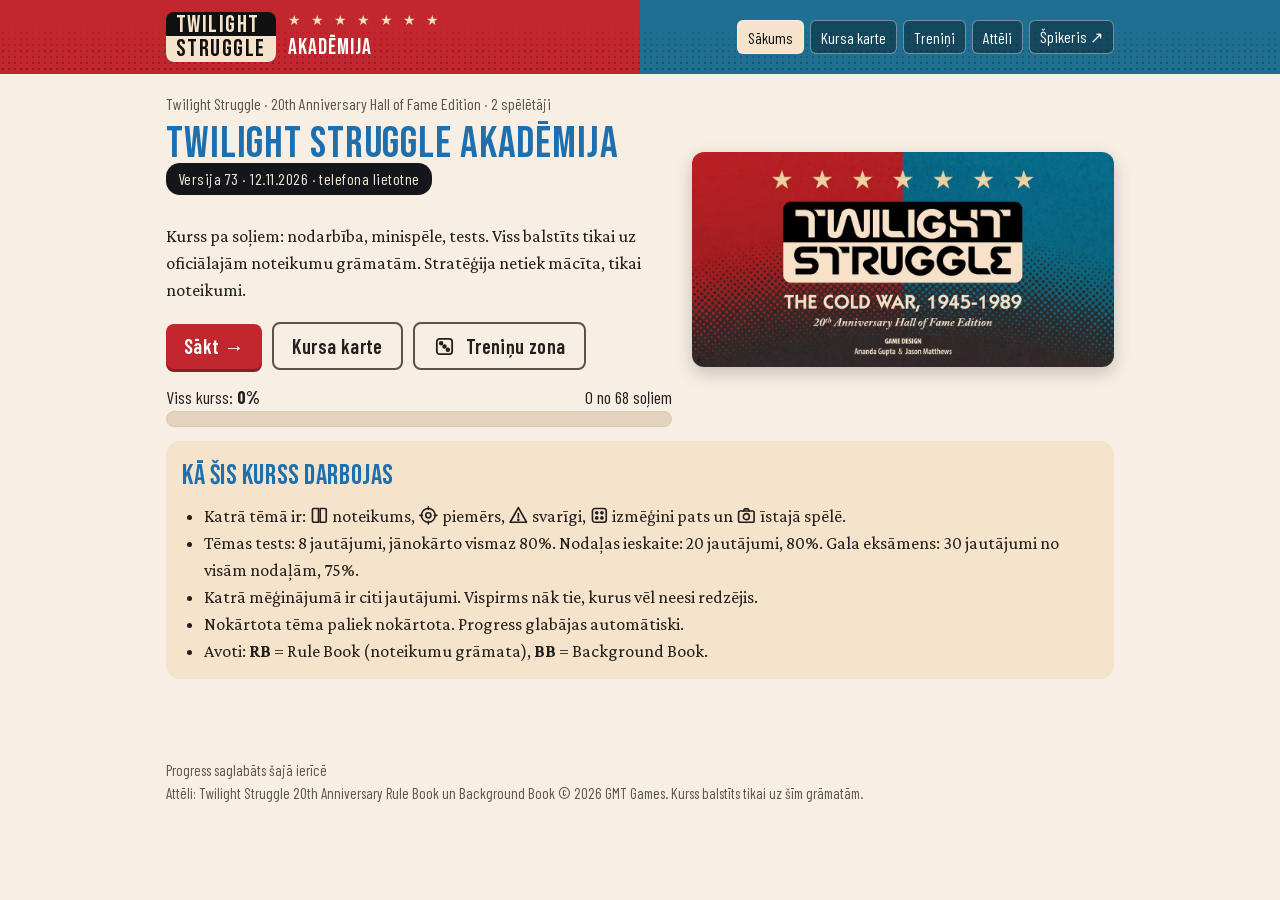
==== commit 56f0a78b: "v73: kodolkara zaudējums simulatorā izcelts Co-Authored-By: Claude Opus 5.5 <noreply@anthropic.com> " ====
--- a/index.html
+++ b/index.html
@@ -393,6 +393,11 @@
 .trlvl{display:flex;flex-wrap:wrap;align-items:center;gap:6px 12px;background:#fffaf0;border:2px solid #d8c9a8;border-radius:12px;padding:10px 14px;margin:10px 0}
 .trlvl .lbl{margin:0}.trlvl .so-lvd{flex-basis:100%;margin:0}
 .so-def{font-family:var(--f-ui);font-size:17px;background:#fff6d8;border:1px solid #e3c96a;border-radius:8px;padding:6px 12px;margin:6px 0}
+.so-nuke{display:flex;gap:16px;align-items:center;background:#1b1b1b;color:#fff;border:4px solid #e53935;border-radius:12px;padding:14px 18px;margin:10px 0;box-shadow:0 0 0 4px #ffd54f inset;animation:nukeP 1.2s ease-in-out 3}
+.so-nuke .ei{width:64px;height:64px;color:#ffd54f;flex:0 0 64px}
+.so-nuke b{display:block;font-family:var(--f-disp);font-size:34px;letter-spacing:.04em;color:#ff5252;line-height:1.05;font-weight:400}
+.so-nuke span{display:block;font-family:var(--f-ui);font-size:18px;margin-top:4px}.so-nuke span b{display:inline;font-size:inherit;color:#ffd54f;font-family:inherit;font-weight:700}
+@keyframes nukeP{50%{box-shadow:0 0 0 4px #ffd54f inset,0 0 24px 6px rgba(229,57,53,.8)}}
 </style><style>.ei{display:inline-block;width:1.15em;height:1.15em;vertical-align:-.2em;background:currentColor;-webkit-mask:var(--m) center/contain no-repeat;mask:var(--m) center/contain no-repeat;flex:0 0 auto}
 .ei-grad{--m:url("data:image/svg+xml,%3Csvg%20xmlns%3D%22http%3A//www.w3.org/2000/svg%22%20viewBox%3D%220%200%2024%2024%22%20fill%3D%22none%22%20stroke%3D%22black%22%20stroke-width%3D%221.9%22%20stroke-linecap%3D%22round%22%20stroke-linejoin%3D%22round%22%3E%3Cpath%20d%3D%22M2%209l10-5%2010%205-10%205z%22/%3E%3Cpath%20d%3D%22M6%2011v5c3%202%209%202%2012%200v-5M22%209v6%22/%3E%3C/svg%3E")}
 .ei-gift{--m:url("data:image/svg+xml,%3Csvg%20xmlns%3D%22http%3A//www.w3.org/2000/svg%22%20viewBox%3D%220%200%2024%2024%22%20fill%3D%22none%22%20stroke%3D%22black%22%20stroke-width%3D%221.9%22%20stroke-linecap%3D%22round%22%20stroke-linejoin%3D%22round%22%3E%3Crect%20x%3D%223%22%20y%3D%228%22%20width%3D%2218%22%20height%3D%224%22%20rx%3D%221%22/%3E%3Cpath%20d%3D%22M5%2012v9h14v-9M12%208v13M12%208C10%204%206%204%206%206.5S12%208%2012%208zm0%200c2-4%206-4%206-1.5S12%208%2012%208z%22/%3E%3C/svg%3E")}
@@ -414,7 +419,7 @@
 .ei-joy{--m:url("data:image/svg+xml,%3Csvg%20xmlns%3D%22http%3A//www.w3.org/2000/svg%22%20viewBox%3D%220%200%2024%2024%22%20fill%3D%22none%22%20stroke%3D%22black%22%20stroke-width%3D%221.9%22%20stroke-linecap%3D%22round%22%20stroke-linejoin%3D%22round%22%3E%3Crect%20x%3D%223%22%20y%3D%2215%22%20width%3D%2218%22%20height%3D%226%22%20rx%3D%222%22/%3E%3Cpath%20d%3D%22M12%2015V9%22/%3E%3Ccircle%20cx%3D%2212%22%20cy%3D%226%22%20r%3D%223%22/%3E%3Cpath%20d%3D%22M6.5%2018h3%22/%3E%3C/svg%3E")}
 .ei-dice{--m:url("data:image/svg+xml,%3Csvg%20xmlns%3D%22http%3A//www.w3.org/2000/svg%22%20viewBox%3D%220%200%2024%2024%22%20fill%3D%22none%22%20stroke%3D%22black%22%20stroke-width%3D%221.9%22%20stroke-linecap%3D%22round%22%20stroke-linejoin%3D%22round%22%3E%3Crect%20x%3D%224%22%20y%3D%224%22%20width%3D%2216%22%20height%3D%2216%22%20rx%3D%223%22/%3E%3Ccircle%20cx%3D%228.5%22%20cy%3D%228.5%22%20r%3D%221.4%22%20fill%3D%22black%22/%3E%3Ccircle%20cx%3D%2212%22%20cy%3D%2212%22%20r%3D%221.4%22%20fill%3D%22black%22/%3E%3Ccircle%20cx%3D%2215.5%22%20cy%3D%2215.5%22%20r%3D%221.4%22%20fill%3D%22black%22/%3E%3C/svg%3E")}</style>
 <div id="app"><div class="wrap" style="padding-block:40px;font-family:sans-serif">Ielādē akadēmiju…</div></div>
-<script>const APP_VER='72', APP_DATE='12.11.2026', APP_WHERE='telefona lietotne';
+<script>const APP_VER='73', APP_DATE='12.11.2026', APP_WHERE='telefona lietotne';
 const C = {"Mexico": {"s": 2, "bg": true, "r": "CA", "b": [90, 882, 119, 82], "adj": ["Guatemala", "USA"]}, "El Salvador": {"s": 1, "bg": false, "r": "CA", "b": [127, 1023, 119, 82], "adj": ["Guatemala", "Honduras"]}, "Guatemala": {"s": 1, "bg": false, "r": "CA", "b": [256, 918, 119, 82], "adj": ["Mexico", "El Salvador", "Honduras"]}, "Honduras": {"s": 2, "bg": false, "r": "CA", "b": [272, 1023, 119, 82], "adj": ["Guatemala", "El Salvador", "Nicaragua", "Costa Rica"]}, "Costa Rica": {"s": 3, "bg": false, "r": "CA", "b": [292, 1130, 119, 82], "adj": ["Honduras", "Nicaragua", "Panama"]}, "Ecuador": {"s": 2, "bg": false, "r": "SA", "b": [353, 1266, 119, 82], "adj": ["Colombia", "Peru"]}, "Peru": {"s": 2, "bg": false, "r": "SA", "b": [403, 1407, 119, 82], "adj": ["Ecuador", "Bolivia", "Chile"]}, "Nicaragua": {"s": 1, "bg": false, "r": "CA", "b": [418, 1023, 119, 82], "adj": ["Honduras", "Costa Rica", "Cuba"]}, "Chile": {"s": 3, "bg": true, "r": "SA", "b": [422, 1553, 119, 82], "adj": ["Peru", "Argentina"]}, "Panama": {"s": 2, "bg": true, "r": "CA", "b": [435, 1129, 119, 82], "adj": ["Costa Rica", "Colombia"]}, "Cuba": {"s": 3, "bg": true, "r": "CA", "b": [454, 911, 119, 82], "adj": ["Nicaragua", "Haiti", "USA"]}, "Argentina": {"s": 2, "bg": true, "r": "SA", "b": [501, 1697, 119, 82], "adj": ["Chile", "Paraguay", "Uruguay"]}, "Colombia": {"s": 1, "bg": false, "r": "SA", "b": [512, 1240, 119, 82], "adj": ["Panama", "Ecuador", "Venezuela"]}, "Venezuela": {"s": 2, "bg": true, "r": "SA", "b": [585, 1122, 119, 82], "adj": ["Colombia", "Brazil"]}, "Haiti": {"s": 1, "bg": false, "r": "CA", "b": [596, 992, 119, 82], "adj": ["Cuba", "Dominican Rep."]}, "Bolivia": {"s": 2, "bg": false, "r": "SA", "b": [601, 1369, 119, 82], "adj": ["Peru", "Paraguay"]}, "Paraguay": {"s": 2, "bg": false, "r": "SA", "b": [607, 1502, 119, 82], "adj": ["Bolivia", "Argentina", "Uruguay"]}, "Canada": {"s": 4, "bg": false, "r": "WE", "b": [638, 449, 119, 82], "adj": ["UK", "USA"]}, "Uruguay": {"s": 2, "bg": false, "r": "SA", "b": [681, 1629, 119, 82], "adj": ["Argentina", "Paraguay", "Brazil"]}, "Dominican Rep.": {"s": 1, "bg": false, "r": "CA", "b": [739, 992, 119, 82], "adj": ["Haiti"]}, "Brazil": {"s": 2, "bg": true, "r": "SA", "b": [790, 1349, 119, 82], "adj": ["Venezuela", "Uruguay"]}, "UK": {"s": 5, "bg": false, "r": "WE", "b": [916, 378, 119, 82], "adj": ["Canada", "Norway", "Benelux", "France"]}, "Spain/Portugal": {"s": 2, "bg": false, "r": "WE", "b": [925, 660, 119, 82], "adj": ["France", "Italy", "Morocco"]}, "Morocco": {"s": 3, "bg": false, "r": "AF", "b": [925, 896, 119, 82], "adj": ["Spain/Portugal", "Algeria", "West African States"]}, "West African States": {"s": 2, "bg": false, "r": "AF", "b": [944, 1051, 119, 82], "adj": ["Morocco", "Ivory Coast"]}, "France": {"s": 3, "bg": true, "r": "WE", "b": [1037, 529, 119, 82], "adj": ["UK", "W. Germany", "Spain/Portugal", "Italy", "Algeria"]}, "Algeria": {"s": 2, "bg": true, "r": "AF", "b": [1038, 789, 119, 82], "adj": ["France", "Morocco", "Tunisia", "Saharan States"]}, "Ivory Coast": {"s": 2, "bg": false, "r": "AF", "b": [1052, 1164, 119, 82], "adj": ["West African States", "Nigeria"]}, "Benelux": {"s": 3, "bg": false, "r": "WE", "b": [1063, 404, 119, 82], "adj": ["UK", "W. Germany"]}, "Denmark": {"s": 3, "bg": false, "r": "WE", "b": [1112, 293, 119, 82], "adj": ["Sweden", "W. Germany"]}, "Saharan States": {"s": 1, "bg": false, "r": "AF", "b": [1140, 945, 119, 82], "adj": ["Algeria", "Nigeria"]}, "Austria": {"s": 4, "bg": false, "r": "EWE", "b": [1179, 525, 119, 82], "adj": ["Italy", "W. Germany", "E. Germany", "Hungary"]}, "Italy": {"s": 2, "bg": true, "r": "WE", "b": [1195, 636, 119, 82], "adj": ["France", "Spain/Portugal", "Austria", "Yugoslavia", "Greece"]}, "Tunisia": {"s": 2, "bg": false, "r": "AF", "b": [1200, 759, 119, 82], "adj": ["Libya", "Algeria"]}, "W. Germany": {"s": 4, "bg": true, "r": "WE", "b": [1203, 415, 119, 82], "adj": ["Denmark", "Benelux", "France", "Austria", "E. Germany"]}, "Nigeria": {"s": 1, "bg": true, "r": "AF", "b": [1223, 1154, 119, 82], "adj": ["Saharan States", "Ivory Coast", "Cameroon"]}, "Norway": {"s": 4, "bg": false, "r": "WE", "b": [1233, 75, 119, 82], "adj": ["UK", "Sweden"]}, "E. Germany": {"s": 3, "bg": true, "r": "EE", "b": [1248, 314, 119, 82], "adj": ["W. Germany", "Poland", "Austria", "Czechoslovakia"]}, "Sweden": {"s": 4, "bg": false, "r": "WE", "b": [1273, 200, 119, 82], "adj": ["Norway", "Denmark", "Finland"]}, "Cameroon": {"s": 1, "bg": false, "r": "AF", "b": [1276, 1291, 119, 82], "adj": ["Nigeria", "Zaire"]}, "Libya": {"s": 2, "bg": true, "r": "ME", "b": [1277, 871, 119, 82], "adj": ["Egypt", "Tunisia"]}, "Angola": {"s": 1, "bg": true, "r": "AF", "b": [1291, 1462, 119, 82], "adj": ["Zaire", "Botswana", "South Africa"]}, "Hungary": {"s": 3, "bg": false, "r": "EE", "b": [1333, 500, 119, 82], "adj": ["Czechoslovakia", "Austria", "Romania", "Yugoslavia"]}, "Yugoslavia": {"s": 3, "bg": false, "r": "EE", "b": [1333, 597, 119, 82], "adj": ["Italy", "Hungary", "Romania", "Greece"]}, "Czechoslovakia": {"s": 3, "bg": false, "r": "EE", "b": [1356, 404, 119, 82], "adj": ["E. Germany", "Poland", "Hungary"]}, "South Africa": {"s": 3, "bg": true, "r": "AF", "b": [1376, 1684, 119, 82], "adj": ["Angola", "Botswana"]}, "Poland": {"s": 3, "bg": true, "r": "EE", "b": [1387, 303, 119, 82], "adj": ["E. Germany", "Czechoslovakia", "USSR"]}, "Botswana": {"s": 2, "bg": false, "r": "AF", "b": [1430, 1565, 119, 82], "adj": ["Angola", "South Africa", "Zimbabwe"]}, "Egypt": {"s": 2, "bg": true, "r": "ME", "b": [1431, 900, 119, 82], "adj": ["Israel", "Libya", "Sudan"]}, "Zimbabwe": {"s": 1, "bg": false, "r": "AF", "b": [1439, 1450, 119, 82], "adj": ["Zaire", "Botswana", "SE African States"]}, "Greece": {"s": 2, "bg": false, "r": "WE", "b": [1442, 696, 119, 82], "adj": ["Italy", "Yugoslavia", "Bulgaria", "Turkey"]}, "Finland": {"s": 4, "bg": false, "r": "EWE", "b": [1448, 75, 119, 82], "adj": ["Sweden", "USSR"]}, "Zaire": {"s": 1, "bg": true, "r": "AF", "b": [1449, 1330, 119, 82], "adj": ["Cameroon", "Angola", "Zimbabwe"]}, "Israel": {"s": 4, "bg": true, "r": "ME", "b": [1476, 799, 119, 82], "adj": ["Lebanon", "Syria", "Jordan", "Egypt"]}, "Bulgaria": {"s": 3, "bg": false, "r": "EE", "b": [1477, 580, 119, 82], "adj": ["Greece", "Turkey"]}, "Romania": {"s": 3, "bg": false, "r": "EE", "b": [1482, 480, 119, 82], "adj": ["Hungary", "Yugoslavia", "Turkey", "USSR"]}, "Sudan": {"s": 1, "bg": false, "r": "AF", "b": [1544, 1024, 119, 82], "adj": ["Egypt", "Ethiopia"]}, "Ethiopia": {"s": 1, "bg": false, "r": "AF", "b": [1569, 1133, 119, 82], "adj": ["Somalia", "Sudan"]}, "Kenya": {"s": 2, "bg": false, "r": "AF", "b": [1579, 1243, 119, 82], "adj": ["SE African States", "Somalia"]}, "SE African States": {"s": 1, "bg": false, "r": "AF", "b": [1597, 1443, 119, 82], "adj": ["Zimbabwe", "Kenya"]}, "Turkey": {"s": 2, "bg": false, "r": "WE", "b": [1611, 581, 119, 82], "adj": ["Romania", "Greece", "Bulgaria", "Syria"]}, "Jordan": {"s": 2, "bg": false, "r": "ME", "b": [1634, 829, 119, 82], "adj": ["Lebanon", "Israel", "Iraq", "Saudi Arabia"]}, "Saudi Arabia": {"s": 3, "bg": true, "r": "ME", "b": [1664, 932, 119, 82], "adj": ["Jordan", "Iraq", "Gulf States"]}, "Syria": {"s": 2, "bg": false, "r": "ME", "b": [1715, 689, 119, 82], "adj": ["Turkey", "Lebanon", "Israel"]}, "Somalia": {"s": 2, "bg": false, "r": "AF", "b": [1718, 1141, 119, 82], "adj": ["Kenya", "Ethiopia"]}, "Iraq": {"s": 3, "bg": true, "r": "ME", "b": [1770, 789, 119, 82], "adj": ["Jordan", "Iran", "Saudi Arabia", "Gulf States"]}, "Gulf States": {"s": 3, "bg": false, "r": "ME", "b": [1838, 935, 119, 82], "adj": ["Iraq", "Saudi Arabia"]}, "Iran": {"s": 2, "bg": true, "r": "ME", "b": [1853, 687, 119, 82], "adj": ["Iraq", "Afghanistan", "Pakistan"]}, "Pakistan": {"s": 2, "bg": true, "r": "AS", "b": [1944, 829, 119, 82], "adj": ["Iran", "Afghanistan", "India"]}, "Afghanistan": {"s": 2, "bg": false, "r": "AS", "b": [2012, 709, 119, 82], "adj": ["Iran", "Pakistan", "USSR"]}, "India": {"s": 3, "bg": true, "r": "AS", "b": [2121, 912, 119, 82], "adj": ["Pakistan", "Burma"]}, "Burma": {"s": 2, "bg": false, "r": "SEA", "b": [2275, 878, 119, 82], "adj": ["India", "Laos/Cambodia"]}, "Thailand": {"s": 2, "bg": true, "r": "SEA", "b": [2345, 1057, 119, 82], "adj": ["Laos/Cambodia", "Vietnam", "Malaysia"]}, "Malaysia": {"s": 2, "bg": false, "r": "SEA", "b": [2410, 1200, 119, 82], "adj": ["Thailand", "Indonesia", "Australia"]}, "Laos/Cambodia": {"s": 1, "bg": false, "r": "SEA", "b": [2416, 949, 119, 82], "adj": ["Burma", "Thailand", "Vietnam"]}, "Vietnam": {"s": 1, "bg": false, "r": "SEA", "b": [2520, 1048, 119, 82], "adj": ["Laos/Cambodia", "Thailand"]}, "Taiwan": {"s": 3, "bg": false, "r": "AS", "b": [2635, 881, 119, 82], "adj": ["Japan", "South Korea"]}, "Indonesia": {"s": 1, "bg": false, "r": "SEA", "b": [2635, 1308, 119, 82], "adj": ["Malaysia", "Philippines"]}, "Australia": {"s": 4, "bg": false, "r": "AS", "b": [2671, 1514, 119, 82], "adj": ["Malaysia"]}, "South Korea": {"s": 3, "bg": true, "r": "AS", "b": [2679, 700, 119, 82], "adj": ["Japan", "Taiwan", "North Korea"]}, "Philippines": {"s": 2, "bg": false, "r": "SEA", "b": [2702, 1075, 119, 82], "adj": ["Indonesia", "Japan"]}, "North Korea": {"s": 3, "bg": true, "r": "AS", "b": [2746, 579, 119, 82], "adj": ["South Korea", "USSR"]}, "Japan": {"s": 4, "bg": true, "r": "AS", "b": [2813, 776, 119, 82], "adj": ["Philippines", "Taiwan", "South Korea", "USA"]}, "Lebanon": {"s": 1, "bg": false, "r": "ME", "b": [1576, 705, 119, 82], "adj": ["Syria", "Israel", "Jordan"]}};
 const CHEAT_URL = 'cheat.html';
 // ===== Map data (read from the 20th Anniversary map, RB pp. 6–7). Box coords in map pixels (3025×1933).
@@ -4556,7 +4561,7 @@
 }
 
 function vSimOps(m){
-  let S=null, sc=null, inf=null, act=null, log=[], step=null, tries=0, ended=false;
+  let S=null, sc=null, inf=null, act=null, log=[], step=null, tries=0, ended=false, nuke=false;
   const L=()=>soPrefs.lvl;
   m.appendChild(h('div',{cls:'crumb'},'Treniņu zona · Operāciju simulators'));
   const top=h('div',{cls:'row',style:'justify-content:space-between;flex-wrap:wrap;gap:8px'}); m.appendChild(top);
@@ -4579,7 +4584,7 @@
 
   function newScenario(){
     const side=soPrefs.side==='rnd'?rside():soPrefs.side; S=soGen(side,soPrefs.reg); if(!S) S=soGen(side,'rnd');
-    sc=S; inf=cloneInf(S.inf); act=null; log=[]; ended=false; drawIntro(); card.scrollIntoView({block:'start',behavior:'smooth'});
+    sc=S; inf=cloneInf(S.inf); act=null; log=[]; ended=false; nuke=false; drawIntro(); card.scrollIntoView({block:'start',behavior:'smooth'});
   }
 
   // ---- shared pieces
@@ -4721,7 +4726,7 @@
             RW('Tavas militārās op.',g.m,A.milops,`Apvērsums vienmēr dod militārās op. tik, cik kārts operāciju: ${sc.mil} + ${sc.ops} = ${A.milops}${sc.mil+sc.ops>5?' (maksimums 5)':''}.`)];
           const good=`${res} ${C[tgt].bg?`DEFCON ${sc.d} → ${A.defcon}${A.lose?` (kodolkarš: ${SIDE_LV[sc.side]} zaudē!)`:''}.`:'DEFCON nemainās.'} Militārās op.: ${A.milops}.`;
           if(!judge(fb,`Apvērsuma rezultāts (${nmPlain(tgt)}, metiens ${roll})`,issues,good)) return;
-          inf[tgt]=[g.u,g.s]; sc.d=g.d; sc.mil=g.m; redraw(); onMap=null; summary(''); };
+          inf[tgt]=[g.u,g.s]; sc.d=g.d; sc.mil=g.m; nuke=A.lose; redraw(); onMap=null; summary(''); };
       }
     };
     let tIx=0; onMap=n=>{ if(phase==='roll'){ log.splice(tIx); phase='tgt'; pn.innerHTML=''; newStep(); } if(phase!=='tgt') return; tIx=log.length; tgt=n; redraw(); const c=canCoup(sc.side,inf,n,sc.d);
@@ -4772,7 +4777,9 @@
     const s=soLoad(), k=L(); s[k]=s[k]||{n:0,c:0}; s[k].n++; if(clean) s[k].c++; soSave(s);
     $('#pn',card).innerHTML=''; $('#tl',card).innerHTML=''; $('#st',card).innerHTML='';
     const f=$('#fb',card); f.hidden=false; f.className='res '+(clean?'ok':'no');
-    f.innerHTML=`<div style="font-size:22px">${clean?'<i class="ei ei-trophy"></i> Viss pareizi!':`Pareizi ${ok} no ${all} soļiem${k==='hard'?'':' (ar pirmo mēģinājumu)'}`}</div>${note?`<div>${note}</div>`:''}
+    $('.so-hint',card).hidden=true; const gd=$('#gd',card); if(gd) gd.hidden=true;
+    if(nuke){ const nb=h('div',{cls:'so-nuke'},`<i class="ei ei-nuke"></i><div><b>KODOLKARŠ! ${SIDE_LV[sc.side]} ZAUDĒ SPĒLI.</b><span>Tavs apvērsums Battleground valstī nolaida DEFCON līdz <b>1</b>. Kodolkarā zaudē tas, kura Action kārtā tas notika: <b>tu</b>. Pirms apvērsuma Battleground valstī vienmēr paskaties, kāds ir DEFCON.</span></div>`); f.parentNode.insertBefore(nb,f); }
+    f.innerHTML=`<div style="font-size:22px">${clean?(nuke?'<i class=mk-ok></i> Visi aprēķini pareizi, bet spēle ir zaudēta.':'<i class="ei ei-trophy"></i> Viss pareizi!'):`Pareizi ${ok} no ${all} soļiem${k==='hard'?'':' (ar pirmo mēģinājumu)'}`}</div>${note?`<div>${note}</div>`:''}
       <ol class="so-log">${log.map(x=>`<li>${x.ok?'<i class=mk-ok></i>':'<i class=mk-no></i>'} <b>${x.t}</b><table class="so-tab"><tr><th></th><th>Tu</th><th>Pareizi</th><th></th></tr>${x.rows.map(r=>`<tr class="${r.mine===r.want?'y':'n'}"><td>${r.f}</td><td>${r.mine}</td><td><b>${r.want}</b></td><td>${r.mine===r.want?'<i class=mk-ok></i>':'<i class=mk-no></i>'}</td></tr>`).join('')}</table><span>Kāpēc: ${x.why}</span></li>`).join('')}</ol>`;
     const fin=$('#fin',card); fin.innerHTML=''; fin.append(btn('<i class="ei ei-dice"></i> Jauna situācija','btn pri',newScenario));
     drawSetup();
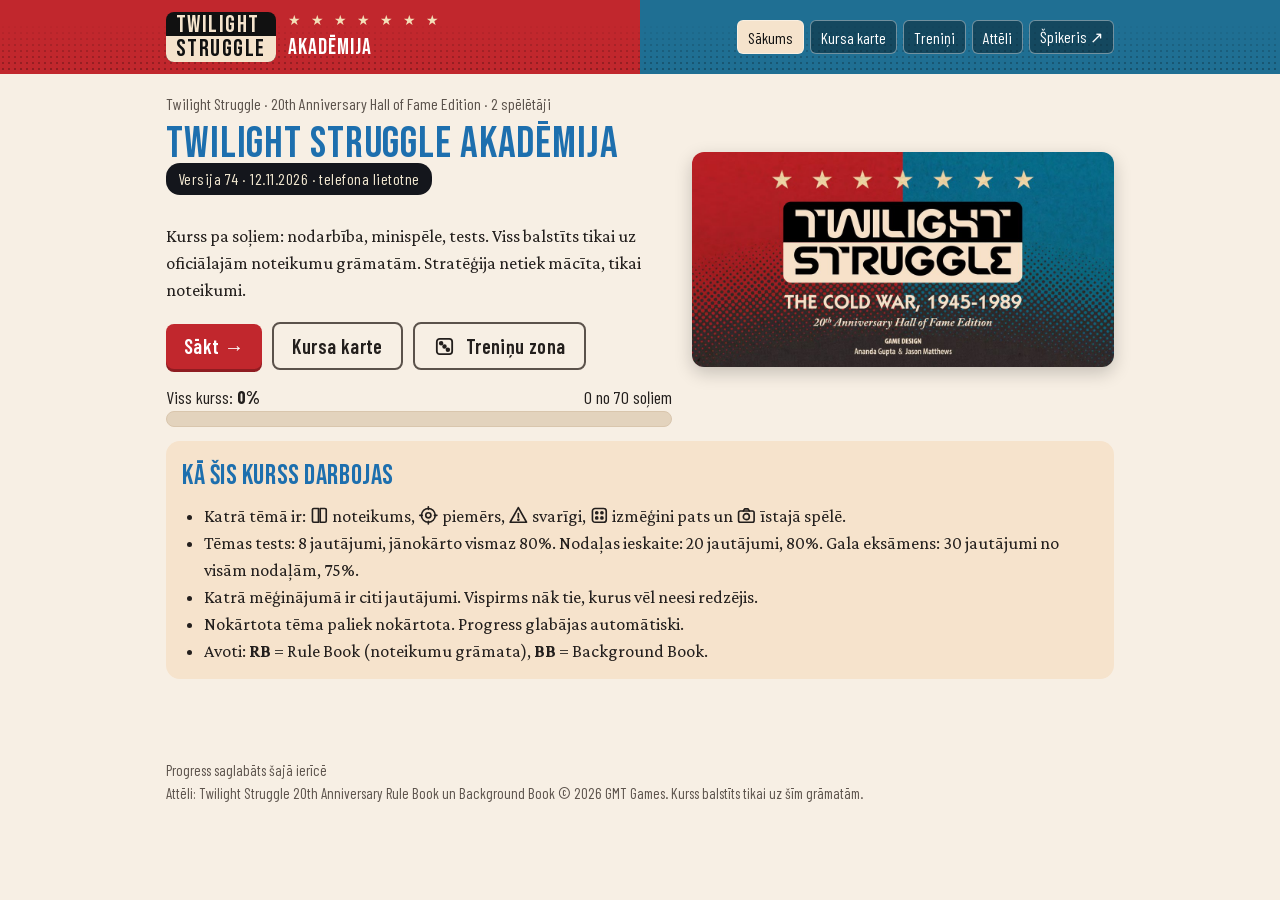
==== commit f75c233d: "v74: kursa secība iesācējam, ievada nodaļa un 'Kāpēc tas vajadzīgs?' Co-Authored-By: Claude Opus 5.5" ====
--- a/index.html
+++ b/index.html
@@ -398,6 +398,9 @@
 .so-nuke b{display:block;font-family:var(--f-disp);font-size:34px;letter-spacing:.04em;color:#ff5252;line-height:1.05;font-weight:400}
 .so-nuke span{display:block;font-family:var(--f-ui);font-size:18px;margin-top:4px}.so-nuke span b{display:inline;font-size:inherit;color:#ffd54f;font-family:inherit;font-weight:700}
 @keyframes nukeP{50%{box-shadow:0 0 0 4px #ffd54f inset,0 0 24px 6px rgba(229,57,53,.8)}}
+
+.chwhy{margin:4px 0 10px;padding:8px 12px;border-left:4px solid var(--red);background:rgba(200,40,40,.06);font-size:.95em;line-height:1.4}
+.loop{display:flex;flex-wrap:wrap;align-items:stretch;gap:6px;margin:10px 0}.loop .lp{flex:1 1 150px;display:flex;gap:8px;align-items:flex-start;padding:8px;border:1px solid var(--line,#bbb);border-radius:6px;background:var(--card,#fff)}.loop .lp b{flex:none;width:24px;height:24px;border-radius:50%;background:var(--red);color:#fff;display:grid;place-items:center;font-size:13px}.loop .lp span{display:flex;flex-direction:column;font-size:.92em}.loop .lpa{align-self:center;font-style:normal;color:var(--red);font-weight:700}.loop .lpr{flex-basis:100%;text-align:center;font-weight:600;padding:4px}.loop.sm .lp{flex:1 1 90px}.loop .lp.on{outline:3px solid var(--red);background:rgba(200,40,40,.08)}
 </style><style>.ei{display:inline-block;width:1.15em;height:1.15em;vertical-align:-.2em;background:currentColor;-webkit-mask:var(--m) center/contain no-repeat;mask:var(--m) center/contain no-repeat;flex:0 0 auto}
 .ei-grad{--m:url("data:image/svg+xml,%3Csvg%20xmlns%3D%22http%3A//www.w3.org/2000/svg%22%20viewBox%3D%220%200%2024%2024%22%20fill%3D%22none%22%20stroke%3D%22black%22%20stroke-width%3D%221.9%22%20stroke-linecap%3D%22round%22%20stroke-linejoin%3D%22round%22%3E%3Cpath%20d%3D%22M2%209l10-5%2010%205-10%205z%22/%3E%3Cpath%20d%3D%22M6%2011v5c3%202%209%202%2012%200v-5M22%209v6%22/%3E%3C/svg%3E")}
 .ei-gift{--m:url("data:image/svg+xml,%3Csvg%20xmlns%3D%22http%3A//www.w3.org/2000/svg%22%20viewBox%3D%220%200%2024%2024%22%20fill%3D%22none%22%20stroke%3D%22black%22%20stroke-width%3D%221.9%22%20stroke-linecap%3D%22round%22%20stroke-linejoin%3D%22round%22%3E%3Crect%20x%3D%223%22%20y%3D%228%22%20width%3D%2218%22%20height%3D%224%22%20rx%3D%221%22/%3E%3Cpath%20d%3D%22M5%2012v9h14v-9M12%208v13M12%208C10%204%206%204%206%206.5S12%208%2012%208zm0%200c2-4%206-4%206-1.5S12%208%2012%208z%22/%3E%3C/svg%3E")}
@@ -419,7 +422,7 @@
 .ei-joy{--m:url("data:image/svg+xml,%3Csvg%20xmlns%3D%22http%3A//www.w3.org/2000/svg%22%20viewBox%3D%220%200%2024%2024%22%20fill%3D%22none%22%20stroke%3D%22black%22%20stroke-width%3D%221.9%22%20stroke-linecap%3D%22round%22%20stroke-linejoin%3D%22round%22%3E%3Crect%20x%3D%223%22%20y%3D%2215%22%20width%3D%2218%22%20height%3D%226%22%20rx%3D%222%22/%3E%3Cpath%20d%3D%22M12%2015V9%22/%3E%3Ccircle%20cx%3D%2212%22%20cy%3D%226%22%20r%3D%223%22/%3E%3Cpath%20d%3D%22M6.5%2018h3%22/%3E%3C/svg%3E")}
 .ei-dice{--m:url("data:image/svg+xml,%3Csvg%20xmlns%3D%22http%3A//www.w3.org/2000/svg%22%20viewBox%3D%220%200%2024%2024%22%20fill%3D%22none%22%20stroke%3D%22black%22%20stroke-width%3D%221.9%22%20stroke-linecap%3D%22round%22%20stroke-linejoin%3D%22round%22%3E%3Crect%20x%3D%224%22%20y%3D%224%22%20width%3D%2216%22%20height%3D%2216%22%20rx%3D%223%22/%3E%3Ccircle%20cx%3D%228.5%22%20cy%3D%228.5%22%20r%3D%221.4%22%20fill%3D%22black%22/%3E%3Ccircle%20cx%3D%2212%22%20cy%3D%2212%22%20r%3D%221.4%22%20fill%3D%22black%22/%3E%3Ccircle%20cx%3D%2215.5%22%20cy%3D%2215.5%22%20r%3D%221.4%22%20fill%3D%22black%22/%3E%3C/svg%3E")}</style>
 <div id="app"><div class="wrap" style="padding-block:40px;font-family:sans-serif">Ielādē akadēmiju…</div></div>
-<script>const APP_VER='73', APP_DATE='12.11.2026', APP_WHERE='telefona lietotne';
+<script>const APP_VER='74', APP_DATE='12.11.2026', APP_WHERE='telefona lietotne';
 const C = {"Mexico": {"s": 2, "bg": true, "r": "CA", "b": [90, 882, 119, 82], "adj": ["Guatemala", "USA"]}, "El Salvador": {"s": 1, "bg": false, "r": "CA", "b": [127, 1023, 119, 82], "adj": ["Guatemala", "Honduras"]}, "Guatemala": {"s": 1, "bg": false, "r": "CA", "b": [256, 918, 119, 82], "adj": ["Mexico", "El Salvador", "Honduras"]}, "Honduras": {"s": 2, "bg": false, "r": "CA", "b": [272, 1023, 119, 82], "adj": ["Guatemala", "El Salvador", "Nicaragua", "Costa Rica"]}, "Costa Rica": {"s": 3, "bg": false, "r": "CA", "b": [292, 1130, 119, 82], "adj": ["Honduras", "Nicaragua", "Panama"]}, "Ecuador": {"s": 2, "bg": false, "r": "SA", "b": [353, 1266, 119, 82], "adj": ["Colombia", "Peru"]}, "Peru": {"s": 2, "bg": false, "r": "SA", "b": [403, 1407, 119, 82], "adj": ["Ecuador", "Bolivia", "Chile"]}, "Nicaragua": {"s": 1, "bg": false, "r": "CA", "b": [418, 1023, 119, 82], "adj": ["Honduras", "Costa Rica", "Cuba"]}, "Chile": {"s": 3, "bg": true, "r": "SA", "b": [422, 1553, 119, 82], "adj": ["Peru", "Argentina"]}, "Panama": {"s": 2, "bg": true, "r": "CA", "b": [435, 1129, 119, 82], "adj": ["Costa Rica", "Colombia"]}, "Cuba": {"s": 3, "bg": true, "r": "CA", "b": [454, 911, 119, 82], "adj": ["Nicaragua", "Haiti", "USA"]}, "Argentina": {"s": 2, "bg": true, "r": "SA", "b": [501, 1697, 119, 82], "adj": ["Chile", "Paraguay", "Uruguay"]}, "Colombia": {"s": 1, "bg": false, "r": "SA", "b": [512, 1240, 119, 82], "adj": ["Panama", "Ecuador", "Venezuela"]}, "Venezuela": {"s": 2, "bg": true, "r": "SA", "b": [585, 1122, 119, 82], "adj": ["Colombia", "Brazil"]}, "Haiti": {"s": 1, "bg": false, "r": "CA", "b": [596, 992, 119, 82], "adj": ["Cuba", "Dominican Rep."]}, "Bolivia": {"s": 2, "bg": false, "r": "SA", "b": [601, 1369, 119, 82], "adj": ["Peru", "Paraguay"]}, "Paraguay": {"s": 2, "bg": false, "r": "SA", "b": [607, 1502, 119, 82], "adj": ["Bolivia", "Argentina", "Uruguay"]}, "Canada": {"s": 4, "bg": false, "r": "WE", "b": [638, 449, 119, 82], "adj": ["UK", "USA"]}, "Uruguay": {"s": 2, "bg": false, "r": "SA", "b": [681, 1629, 119, 82], "adj": ["Argentina", "Paraguay", "Brazil"]}, "Dominican Rep.": {"s": 1, "bg": false, "r": "CA", "b": [739, 992, 119, 82], "adj": ["Haiti"]}, "Brazil": {"s": 2, "bg": true, "r": "SA", "b": [790, 1349, 119, 82], "adj": ["Venezuela", "Uruguay"]}, "UK": {"s": 5, "bg": false, "r": "WE", "b": [916, 378, 119, 82], "adj": ["Canada", "Norway", "Benelux", "France"]}, "Spain/Portugal": {"s": 2, "bg": false, "r": "WE", "b": [925, 660, 119, 82], "adj": ["France", "Italy", "Morocco"]}, "Morocco": {"s": 3, "bg": false, "r": "AF", "b": [925, 896, 119, 82], "adj": ["Spain/Portugal", "Algeria", "West African States"]}, "West African States": {"s": 2, "bg": false, "r": "AF", "b": [944, 1051, 119, 82], "adj": ["Morocco", "Ivory Coast"]}, "France": {"s": 3, "bg": true, "r": "WE", "b": [1037, 529, 119, 82], "adj": ["UK", "W. Germany", "Spain/Portugal", "Italy", "Algeria"]}, "Algeria": {"s": 2, "bg": true, "r": "AF", "b": [1038, 789, 119, 82], "adj": ["France", "Morocco", "Tunisia", "Saharan States"]}, "Ivory Coast": {"s": 2, "bg": false, "r": "AF", "b": [1052, 1164, 119, 82], "adj": ["West African States", "Nigeria"]}, "Benelux": {"s": 3, "bg": false, "r": "WE", "b": [1063, 404, 119, 82], "adj": ["UK", "W. Germany"]}, "Denmark": {"s": 3, "bg": false, "r": "WE", "b": [1112, 293, 119, 82], "adj": ["Sweden", "W. Germany"]}, "Saharan States": {"s": 1, "bg": false, "r": "AF", "b": [1140, 945, 119, 82], "adj": ["Algeria", "Nigeria"]}, "Austria": {"s": 4, "bg": false, "r": "EWE", "b": [1179, 525, 119, 82], "adj": ["Italy", "W. Germany", "E. Germany", "Hungary"]}, "Italy": {"s": 2, "bg": true, "r": "WE", "b": [1195, 636, 119, 82], "adj": ["France", "Spain/Portugal", "Austria", "Yugoslavia", "Greece"]}, "Tunisia": {"s": 2, "bg": false, "r": "AF", "b": [1200, 759, 119, 82], "adj": ["Libya", "Algeria"]}, "W. Germany": {"s": 4, "bg": true, "r": "WE", "b": [1203, 415, 119, 82], "adj": ["Denmark", "Benelux", "France", "Austria", "E. Germany"]}, "Nigeria": {"s": 1, "bg": true, "r": "AF", "b": [1223, 1154, 119, 82], "adj": ["Saharan States", "Ivory Coast", "Cameroon"]}, "Norway": {"s": 4, "bg": false, "r": "WE", "b": [1233, 75, 119, 82], "adj": ["UK", "Sweden"]}, "E. Germany": {"s": 3, "bg": true, "r": "EE", "b": [1248, 314, 119, 82], "adj": ["W. Germany", "Poland", "Austria", "Czechoslovakia"]}, "Sweden": {"s": 4, "bg": false, "r": "WE", "b": [1273, 200, 119, 82], "adj": ["Norway", "Denmark", "Finland"]}, "Cameroon": {"s": 1, "bg": false, "r": "AF", "b": [1276, 1291, 119, 82], "adj": ["Nigeria", "Zaire"]}, "Libya": {"s": 2, "bg": true, "r": "ME", "b": [1277, 871, 119, 82], "adj": ["Egypt", "Tunisia"]}, "Angola": {"s": 1, "bg": true, "r": "AF", "b": [1291, 1462, 119, 82], "adj": ["Zaire", "Botswana", "South Africa"]}, "Hungary": {"s": 3, "bg": false, "r": "EE", "b": [1333, 500, 119, 82], "adj": ["Czechoslovakia", "Austria", "Romania", "Yugoslavia"]}, "Yugoslavia": {"s": 3, "bg": false, "r": "EE", "b": [1333, 597, 119, 82], "adj": ["Italy", "Hungary", "Romania", "Greece"]}, "Czechoslovakia": {"s": 3, "bg": false, "r": "EE", "b": [1356, 404, 119, 82], "adj": ["E. Germany", "Poland", "Hungary"]}, "South Africa": {"s": 3, "bg": true, "r": "AF", "b": [1376, 1684, 119, 82], "adj": ["Angola", "Botswana"]}, "Poland": {"s": 3, "bg": true, "r": "EE", "b": [1387, 303, 119, 82], "adj": ["E. Germany", "Czechoslovakia", "USSR"]}, "Botswana": {"s": 2, "bg": false, "r": "AF", "b": [1430, 1565, 119, 82], "adj": ["Angola", "South Africa", "Zimbabwe"]}, "Egypt": {"s": 2, "bg": true, "r": "ME", "b": [1431, 900, 119, 82], "adj": ["Israel", "Libya", "Sudan"]}, "Zimbabwe": {"s": 1, "bg": false, "r": "AF", "b": [1439, 1450, 119, 82], "adj": ["Zaire", "Botswana", "SE African States"]}, "Greece": {"s": 2, "bg": false, "r": "WE", "b": [1442, 696, 119, 82], "adj": ["Italy", "Yugoslavia", "Bulgaria", "Turkey"]}, "Finland": {"s": 4, "bg": false, "r": "EWE", "b": [1448, 75, 119, 82], "adj": ["Sweden", "USSR"]}, "Zaire": {"s": 1, "bg": true, "r": "AF", "b": [1449, 1330, 119, 82], "adj": ["Cameroon", "Angola", "Zimbabwe"]}, "Israel": {"s": 4, "bg": true, "r": "ME", "b": [1476, 799, 119, 82], "adj": ["Lebanon", "Syria", "Jordan", "Egypt"]}, "Bulgaria": {"s": 3, "bg": false, "r": "EE", "b": [1477, 580, 119, 82], "adj": ["Greece", "Turkey"]}, "Romania": {"s": 3, "bg": false, "r": "EE", "b": [1482, 480, 119, 82], "adj": ["Hungary", "Yugoslavia", "Turkey", "USSR"]}, "Sudan": {"s": 1, "bg": false, "r": "AF", "b": [1544, 1024, 119, 82], "adj": ["Egypt", "Ethiopia"]}, "Ethiopia": {"s": 1, "bg": false, "r": "AF", "b": [1569, 1133, 119, 82], "adj": ["Somalia", "Sudan"]}, "Kenya": {"s": 2, "bg": false, "r": "AF", "b": [1579, 1243, 119, 82], "adj": ["SE African States", "Somalia"]}, "SE African States": {"s": 1, "bg": false, "r": "AF", "b": [1597, 1443, 119, 82], "adj": ["Zimbabwe", "Kenya"]}, "Turkey": {"s": 2, "bg": false, "r": "WE", "b": [1611, 581, 119, 82], "adj": ["Romania", "Greece", "Bulgaria", "Syria"]}, "Jordan": {"s": 2, "bg": false, "r": "ME", "b": [1634, 829, 119, 82], "adj": ["Lebanon", "Israel", "Iraq", "Saudi Arabia"]}, "Saudi Arabia": {"s": 3, "bg": true, "r": "ME", "b": [1664, 932, 119, 82], "adj": ["Jordan", "Iraq", "Gulf States"]}, "Syria": {"s": 2, "bg": false, "r": "ME", "b": [1715, 689, 119, 82], "adj": ["Turkey", "Lebanon", "Israel"]}, "Somalia": {"s": 2, "bg": false, "r": "AF", "b": [1718, 1141, 119, 82], "adj": ["Kenya", "Ethiopia"]}, "Iraq": {"s": 3, "bg": true, "r": "ME", "b": [1770, 789, 119, 82], "adj": ["Jordan", "Iran", "Saudi Arabia", "Gulf States"]}, "Gulf States": {"s": 3, "bg": false, "r": "ME", "b": [1838, 935, 119, 82], "adj": ["Iraq", "Saudi Arabia"]}, "Iran": {"s": 2, "bg": true, "r": "ME", "b": [1853, 687, 119, 82], "adj": ["Iraq", "Afghanistan", "Pakistan"]}, "Pakistan": {"s": 2, "bg": true, "r": "AS", "b": [1944, 829, 119, 82], "adj": ["Iran", "Afghanistan", "India"]}, "Afghanistan": {"s": 2, "bg": false, "r": "AS", "b": [2012, 709, 119, 82], "adj": ["Iran", "Pakistan", "USSR"]}, "India": {"s": 3, "bg": true, "r": "AS", "b": [2121, 912, 119, 82], "adj": ["Pakistan", "Burma"]}, "Burma": {"s": 2, "bg": false, "r": "SEA", "b": [2275, 878, 119, 82], "adj": ["India", "Laos/Cambodia"]}, "Thailand": {"s": 2, "bg": true, "r": "SEA", "b": [2345, 1057, 119, 82], "adj": ["Laos/Cambodia", "Vietnam", "Malaysia"]}, "Malaysia": {"s": 2, "bg": false, "r": "SEA", "b": [2410, 1200, 119, 82], "adj": ["Thailand", "Indonesia", "Australia"]}, "Laos/Cambodia": {"s": 1, "bg": false, "r": "SEA", "b": [2416, 949, 119, 82], "adj": ["Burma", "Thailand", "Vietnam"]}, "Vietnam": {"s": 1, "bg": false, "r": "SEA", "b": [2520, 1048, 119, 82], "adj": ["Laos/Cambodia", "Thailand"]}, "Taiwan": {"s": 3, "bg": false, "r": "AS", "b": [2635, 881, 119, 82], "adj": ["Japan", "South Korea"]}, "Indonesia": {"s": 1, "bg": false, "r": "SEA", "b": [2635, 1308, 119, 82], "adj": ["Malaysia", "Philippines"]}, "Australia": {"s": 4, "bg": false, "r": "AS", "b": [2671, 1514, 119, 82], "adj": ["Malaysia"]}, "South Korea": {"s": 3, "bg": true, "r": "AS", "b": [2679, 700, 119, 82], "adj": ["Japan", "Taiwan", "North Korea"]}, "Philippines": {"s": 2, "bg": false, "r": "SEA", "b": [2702, 1075, 119, 82], "adj": ["Indonesia", "Japan"]}, "North Korea": {"s": 3, "bg": true, "r": "AS", "b": [2746, 579, 119, 82], "adj": ["South Korea", "USSR"]}, "Japan": {"s": 4, "bg": true, "r": "AS", "b": [2813, 776, 119, 82], "adj": ["Philippines", "Taiwan", "South Korea", "USA"]}, "Lebanon": {"s": 1, "bg": false, "r": "ME", "b": [1576, 705, 119, 82], "adj": ["Syria", "Israel", "Jordan"]}};
 const CHEAT_URL = 'cheat.html';
 // ===== Map data (read from the 20th Anniversary map, RB pp. 6–7). Box coords in map pixels (3025×1933).
@@ -456,12 +459,12 @@
    <ul><li><b>Notikums:</b> izpilda kārts tekstu (piemēram, pievieno 5 PSRS ietekmes Austrumeiropā).</li>
    <li><b>Operācijas punkti:</b> saņem 3 operācijas punktus un tos visus iztērē vienam darbam, piemēram, liek 3 ietekmes žetonus.</li></ul>`,
    important: `<ul><li>Kārti nevar vienkārši izlaist vai izmest. Katrā savā kārtā tev ir jāizspēlē kārts.</li>
-   <li>Ja izspēlē <b>pretinieka</b> kārti operācijas punktiem, tās notikums tik un tā notiek (sīkāk 5. nodaļā).</li>
+   <li>Ja izspēlē <b>pretinieka</b> kārti operācijas punktiem, tās notikums tik un tā notiek (sīkāk 4. nodaļā).</li>
    <li>Kārts teksts ir svarīgāks par noteikumu grāmatu, ja tie atšķiras.</li><li>Spēlētāju, kura kārta pašlaik notiek, sauc par <b>aktīvo spēlētāju</b> (Phasing Player). Ja DEFCON nokrīt līdz 1, zaudē aktīvais spēlētājs. Tāpēc DEFCON ir bīstams abiem.</li></ul>`,
    src: 'RB 1.0 (2. lpp.), 2.2.3 (5. lpp.), 4.1 (8. lpp.), 6.0 (10. lpp.)',
    real: [IMG('cover.jpg','Noteikumu grāmatas vāks (20. gadadienas izdevums)','RB 1. lpp.'), IMG('card_anatomy.jpg','Kārts paraugs: Warsaw Pact Formed','RB 2.2, 5. lpp.')],
    extra: [`<p><b>Vēl viens piemērs.</b> ASV spēlētājam ir <b>Alliance for Progress</b> (zila zvaigzne, vērtība 3). Ja viņš to izspēlē kā notikumu, viņš saņem VP pēc kārts teksta. Ja kā operācijas punktus, viņš saņem 3 operācijas punktus, piemēram, kosmosa sacīkstēm.</p>`,
-            `<p><b>Kā tas izskatās gājienā.</b> 1. gājienā ir 6 Action kārtas ${E('Action Rounds')}. PSRS izspēlē kārti, tad ASV, tad atkal PSRS, un tā 6 reizes. Pirms tām katrs vēl izspēlē vienu "virsraksta" kārti ${E('Headline')} (4. nodaļā).</p>`] },
+            `<p><b>Kā tas izskatās gājienā.</b> 1. gājienā ir 6 Action kārtas ${E('Action Rounds')}. PSRS izspēlē kārti, tad ASV, tad atkal PSRS, un tā 6 reizes. Pirms tām katrs vēl izspēlē vienu "virsraksta" kārti ${E('Headline')} (9. nodaļā).</p>`] },
 
  { id: '1.2', title: 'Kā uzvarēt', sim: 'vp',
    rule: `<p>Uzvaras punktus ${E('Victory Points, VP')} skaita uz <b>vienas kopīgas trases</b>. Tā iet no <b>ASV 20</b> līdz <b>PSRS 20</b>. Sākumā marķieris ir nulles lodziņā ${E('Start')}. Tas ir kā virves vilkšana: ja viena puse iegūst punktus, marķieris iet uz tās pusi.</p>
@@ -486,7 +489,7 @@
    rule: `<p>Šie likumi darbojas visā spēlē:</p>
    <ol><li><b>Kārts teksts ir svarīgāks par noteikumiem.</b> Vienīgais izņēmums: notikums nevar piespiest tevi paturēt vērtēšanas kārti.</li>
    <li><b>Gājienu nevar izlaist.</b> Nevar atteikties izspēlēt kārti un nevar pats izmest kārti no rokas.</li>
-   <li><b>Pretinieka notikums notiek.</b> Action fāzē pretinieka kārti drīkst izspēlēt tikai operācijas punktiem, bet tās notikums notiek automātiski. To izpilda pretinieks. (Virsraksta fāzē pretinieka kārti drīkst izvēlēties: tad tās notikumu izpilda pretinieks, sīkāk 4. nodaļā.)</li>
+   <li><b>Pretinieka notikums notiek.</b> Action fāzē pretinieka kārti drīkst izspēlēt tikai operācijas punktiem, bet tās notikums notiek automātiski. To izpilda pretinieks. (Virsraksta fāzē pretinieka kārti drīkst izvēlēties: tad tās notikumu izpilda pretinieks, sīkāk 9. nodaļā.)</li>
    <li><b>DEFCON 1 zaudē aktīvais spēlētājs.</b> Ja DEFCON nokrīt līdz 1, zaudē spēlētājs, kura kārta tobrīd notiek ${E('Phasing Player')}, neatkarīgi no tā, kura kārts to izraisīja.</li>
    <li><b>Vērtēšanas kārti nedrīkst paturēt.</b> Ja gājiena beigās tev rokā ir vērtēšanas kārts, tu zaudē.</li>
    <li><b>Ietekme ir atklāta.</b> Žetonus jebkurā brīdī drīkst apskatīt. Tos var mainīt kā naudu (piem., "3" pret trim "1").</li></ol>`,
@@ -538,7 +541,7 @@
    important: `<ul><li>Kaimiņi nav ģeogrāfija. Dažas valstis robežojas dabā, bet spēlē nav savienotas. Tā nav kartes kļūda.</li><li>Kaimiņš ir tikai tas, ko savieno līnija. "Blakus uz kartes" neskaitās.</li><li>Japānai līnija uz ASV iet ar bultu ārpus kartes labajā malā.</li></ul>`,
    src: 'RB 2.1.5–2.1.6 (4. lpp.), kartes leģenda',
    real: [IMG('map.jpg','Karte: brūnās, sarkanās raustītās un melnās līnijas','RB 6.–7. lpp.'), IMG('ussr_seal.jpg','PSRS lauciņš ar melnajām līnijām','Karte, RB 7. lpp.'), IMG('us_seal.jpg','ASV lauciņš','Karte, RB 6. lpp.')],
-   extra: [`<p><b>Vēl viens piemērs.</b> Panama ir kaimiņš Kostarikai (brūna līnija) un Kolumbijai (sarkana raustīta līnija uz Dienvidameriku).</p>`, `<p><b>Kāpēc tas svarīgi?</b> Vēlāk ietekmi drīkstēs likt tikai savās valstīs un to kaimiņos (6. nodaļa). Tāpēc kaimiņi ir jāprot atrast.</p>`] },
+   extra: [`<p><b>Vēl viens piemērs.</b> Panama ir kaimiņš Kostarikai (brūna līnija) un Kolumbijai (sarkana raustīta līnija uz Dienvidameriku).</p>`, `<p><b>Kāpēc tas svarīgi?</b> Vēlāk ietekmi drīkstēs likt tikai savās valstīs un to kaimiņos (5. nodaļa). Tāpēc kaimiņi ir jāprot atrast.</p>`] },
 
  { id: '2.4', title: 'Ietekme un kontrole', sim: 'control',
    rule: `<p><b>Ietekme</b> ${E('Influence')} ir tavi žetoni valstī. ASV žetoni ir zili ar zvaigzni, PSRS žetoni sarkani ar sirpi un āmuru.</p>
@@ -565,7 +568,7 @@
    important: `<ul><li><b>Divas kavas izspēlētām kārtīm</b> (kā Dune: Imperium – Uprising): <b>Discard kava</b> ${E('discard pile')} ir izspēlētās un izmestās kārtis; tās vēlāk sajauc atpakaļ. <b>Trash kava</b> ${E('removed from the game')} ir kārtis, kas izņemtas no spēles pavisam; tās nekad neatgriežas.</li><li><b>Izmest kārti</b> (discard) nozīmē likt to <b>Discard kavā</b>, nevis Trash kavā. Izmestā kārts vēlāk var atgriezties spēlē.</li><li>Izmestās kārtis (kas nav Trash kavā) noliek <b>atklātas</b> blakus kavai.</li><li>Kārts ar * iet Trash kavā tikai tad, ja tās <b>notikums</b> notiek. Ja to izspēlē operācijas punktiem un notikums nenotiek, tā iet uz Discard kavu.</li><li>Ilgstošos notikumus var atzīmēt arī ar numurētiem atgādinājuma marķieriem.</li><li>Vērtēšanas kārti izspēlē <b>tikai kā notikumu</b> (vērtēšanu). Operācijas punktus tā nedod, jo zvaigznē nav skaitļa.</li></ul>`,
    src: 'RB 2.2.1–2.2.6 (5. lpp.), 5.2 (9. lpp.), 8.1.3 piezīme (14. lpp.)',
    real: [IMG('card_anatomy.jpg','Kārts paraugs ar apzīmējumiem','RB 5. lpp.'), IMG('card_alliance.jpg','Alliance for Progress*: ASV, Mid War','RB 10. lpp.'), IMG('card_quagmire.jpg','Quagmire*: PSRS, Mid War','RB 10. lpp.'), IMG('card_starwars.jpg','Star Wars*: ASV, Late War, ar ☢︎ ikonu','RB 10. lpp.')],
-   extra: [`<p><b>Star Wars*</b>: zila zvaigzne ar "2", LATE WAR, apakšā labajā stūrī ☢︎. ASV notikums, vērtība 2, vēlīnā kara kava, viena no 14 bīstamajām kārtīm.</p>`, `<p><b>The China Card</b> ir īpaša kārts. Tā nav kavā, bet sākumā atrodas pie PSRS spēlētāja (11. nodaļa).</p>`] },
+   extra: [`<p><b>Star Wars*</b>: zila zvaigzne ar "2", LATE WAR, apakšā labajā stūrī ☢︎. ASV notikums, vērtība 2, vēlīnā kara kava, viena no 14 bīstamajām kārtīm.</p>`, `<p><b>The China Card</b> ir īpaša kārts. Tā nav kavā, bet sākumā atrodas pie PSRS spēlētāja (12. nodaļa).</p>`] },
 
  { id: '2.6', title: 'Trases un marķieri', sim: 'tracks',
    rule: `<p>Uz laukuma ir vairākas trases. Uz katras ir savs marķieris:</p>
@@ -577,10 +580,10 @@
    <li><b>Kosmosa sacīkšu trase</b> ${E('Space Race Track')}: Start + 8 lodziņi, divi marķieri (NASA un Interkosmos).</li></ul>
    <p>Citi marķieri: <b>DEFCON ierobežojumu</b> atgādinājumi, kāršu atgādinājumu marķieri (ar kārts numuru) un "2nd Card Played" kosmosā.</p>`,
    example: `<p>Gājienu trasē ir uzrakstīts: Early War: <i>Hand Size 8, 6 Action Rounds</i>. Mid War: <i>Add Mid War cards, Hand Size 9, Start 7 Action Rounds</i>. Late War: <i>Add Late War cards, Final Scoring at end of Turn 10</i>.</p>`,
-   important: `<ul><li>Uz kartes ir arī lauki kavai ${E('Current Deck')} un Discard kavai ${E('discard pile')}, kā arī ilgstošo notikumu tabula ${E('Event Reminder')}.</li><li>Katram reģionam uz kartes ir tabula ar vērtēšanas VP (Presence, Domination, Control). Tās mācīsimies 12. nodaļā.</li><li>Kartē ir arī Sequence of Play (gājiena secība) atgādinājums.</li><li>Zem DEFCON trases ir uzrakstīts, kur aizliegti apvērsumi un pārorientācija. Aizliegumi <b>summējas</b>: pie 4 Eiropā; pie 3 Eiropā un Āzijā; pie 2 vēl arī Tuvajos Austrumos.</li></ul>`,
+   important: `<ul><li>Uz kartes ir arī lauki kavai ${E('Current Deck')} un Discard kavai ${E('discard pile')}, kā arī ilgstošo notikumu tabula ${E('Event Reminder')}.</li><li>Katram reģionam uz kartes ir tabula ar vērtēšanas VP (Presence, Domination, Control). Tās mācījāmies 3. nodaļā.</li><li>Kartē ir arī Sequence of Play (gājiena secība) atgādinājums.</li><li>Zem DEFCON trases ir uzrakstīts, kur aizliegti apvērsumi un pārorientācija. Aizliegumi <b>summējas</b>: pie 4 Eiropā; pie 3 Eiropā un Āzijā; pie 2 vēl arī Tuvajos Austrumos.</li></ul>`,
    src: 'RB 2.3 (5. lpp.), 3.4 (6. lpp.), karte RB 6.–7. lpp.',
    real: [IMG('markers.jpg','Marķieru paraugi','RB 5. lpp.'), IMG('defcon_track.jpg','DEFCON trase','Pārzīmēts pēc kartes (RB 6.–7. lpp.)'), IMG('milops_track.jpg','Militāro operāciju trase: sākumā abi marķieri uz 0','Pārzīmēts pēc kartes (RB 6.–7. lpp.)'), IMG('turn_track.jpg','Gājienu trase','Pārzīmēts pēc kartes (RB 6.–7. lpp.)'), IMG('ar_track.jpg','Action kārtu trase','Pārzīmēts pēc kartes (RB 6.–7. lpp.)'), IMG('space_track.jpg','Kosmosa sacīkšu trase','Pārzīmēts pēc kartes (RB 6.–7. lpp.)'), IMG('seq_play.jpg','Sequence of Play uz kartes','Pārzīmēts pēc kartes (RB 6.–7. lpp.)')],
-   extra: [`<p><b>Action kārtu trasē</b> ir lodziņš 8 un atzīme "Turn 4+" pie 7. No 4. gājiena ir 7 Action kārtas. 8. lodziņš ir paredzēts kosmosa spējai "Space Station" (9. nodaļa).</p>`] },
+   extra: [`<p><b>Action kārtu trasē</b> ir lodziņš 8 un atzīme "Turn 4+" pie 7. No 4. gājiena ir 7 Action kārtas. 8. lodziņš ir paredzēts kosmosa spējai "Space Station" (11. nodaļa).</p>`] },
  ]},
 
 { id: 3, title: 'Spēles sagatavošana', topics: [
@@ -594,7 +597,7 @@
    important: `<ul><li>The China Card nekad netiek ieskaitīta rokas lielumā.</li><li><b>Visa sagatavošanas secība:</b> 1) kārtis un The China Card; 2) PSRS liek savu sākuma ietekmi; 3) ASV liek savu sākuma ietekmi; 4) marķieri uz trasēm. Tātad PSRS liek ietekmi pirmā, un abi jau zina savas kārtis.</li></ul>`,
    src: 'RB 3.1 (6. lpp.), 4.1, 4.5 B (8. lpp.), 9.1 (15. lpp.)',
    real: [IMG('setup_text.jpg','Sagatavošanas noteikumi ar numurētām norādēm uz kartes','RB 6. lpp.'), IMG('deck.jpg','(1) Early War kava','RB 7. lpp.'), IMG('china_card.jpg','(2) The China Card atklāta pie PSRS','RB 7. lpp.')],
-   extra: [`<p><b>Kāpēc PSRS dabū China Card?</b> Noteikumi to vienkārši nosaka sagatavošanā. Kā to izmanto, mācīsimies 11. nodaļā.</p>`] },
+   extra: [`<p><b>Kāpēc PSRS dabū China Card?</b> Noteikumi to vienkārši nosaka sagatavošanā. Kā to izmanto, mācīsimies 12. nodaļā.</p>`] },
 
  { id: '3.2', title: 'PSRS sākuma ietekme (15)', sim: 'setupussr',
    rule: `<p><b>PSRS liek pirmā.</b> Kopā 15 ietekmes:</p>
@@ -893,7 +896,7 @@
    important: `<ul><li>Gājienu <b>nevar izlaist</b> pēc paša vēlēšanās. Kamēr ir kārtis, katrā savā kārtā jāizspēlē kārts.</li>
    <li>Izlaist var tikai tad, ja <b>nav kāršu</b>.</li>
    <li>Ja turētā kārts ir <b>vērtēšanas kārts</b>, gājiena beigās tu zaudē.</li>
-   <li>The China Card neskaitās roku izmērā. Kā to izspēlē, mācīsies 11. nodaļā.</li></ul>`,
+   <li>The China Card neskaitās roku izmērā. Kā to izspēlē, mācīsies 12. nodaļā.</li></ul>`,
    src: 'RB 4.2, 4.5 D (8. lpp.), 5.1 (9. lpp.), BB 4.–5. lpp.',
    real: [IMG('bb_actionrounds.jpg','Oficiālā piemēra Action kārtas: PSRS, tad ASV, pārmaiņus','BB 4. lpp.'), IMG('ar_track.jpg','Action kārtu trase','Pārzīmēts pēc kartes (RB 6.–7. lpp.)')],
    extra: [`<p><b>Kāršu pietrūkst.</b> 1. gājienā notikums lika ASV izmest vienu kārti. Tagad pēc 5. Action kārtas ASV rokā nav kāršu. ASV <b>izlaiž</b> 6. kārtu, bet PSRS savu 6. kārtu izspēlē.</p>`,
@@ -901,7 +904,7 @@
 
  { id: '4.6', title: 'Gājiena beigas', sim: 'endturn',
    rule: `<p>Pēc pēdējās Action kārtas notiek gājiena beigu fāzes (secība ir uzdrukāta uz kartes):</p>
-   <ul><li><b>Check Military Operations Status:</b> katrs pārbauda, vai veicis pietiekami daudz militāro operāciju. Ja nē, pretinieks saņem VP. Tad abus marķierus atliek uz 0. (Kā tieši rēķina, 10. nodaļā.)</li>
+   <ul><li><b>Check Military Operations Status:</b> katrs pārbauda, vai veicis pietiekami daudz militāro operāciju. Ja nē, pretinieks saņem VP. Tad abus marķierus atliek uz 0. (Kā tieši rēķina, 8. nodaļā.)</li>
    <li><b>Check for Held Scoring Card:</b> ja kāds rokā tur <b>vērtēšanas kārti</b>, viņš <b>uzreiz zaudē</b>.</li>
    <li><b>Flip The China Card:</b> ja The China Card gājiena laikā tika nodota aizklāta, to tagad apgriež atklātu.</li>
    <li><b>Advance Turn Marker:</b> gājiena marķieri pārvieto uz nākamo gājienu. Pēc 3. gājiena kavā iejauc Mid War kārtis, pēc 7. gājiena Late War kārtis.</li>
@@ -1016,7 +1019,7 @@
  {q:'Ko dara fāzē "Headline Phase"?', v:{img:'seq_play.jpg'}, o:['Abi slepeni izvēlas pa vienai kārtij un atklāj vienlaikus','Abi pārmaiņus izspēlē 6 kārtis','Pārbauda militārās operācijas','Izdala kārtis'], e:'Abu virsraksta kāršu notikumi notiek obligāti.', s:'RB 4.5 C (8. lpp.)'},
  {q:'Kurā fāzē spēlētāji izmanto kārtis ietekmei, apvērsumiem un kosmosa sacīkstēm?', v:{img:'seq_play.jpg'}, o:['Action Rounds','Headline Phase','Deal Cards','Check Military Operations Status'], e:'Action kārtās katru kārti izspēlē kā notikumu vai operācijas punktiem.', s:'RB 4.5 D (8. lpp.)'},
  {q:'Fāzē "Action Rounds": kurš izspēlē pirmo kārti?', v:{img:'seq_play.jpg'}, o:['Vienmēr PSRS','Vienmēr ASV','Tas, kuram ir mazāk VP','Tas, kurš uzvarēja virsrakstā'], e:'PSRS vienmēr sāk, tad pārmaiņus.', s:'RB 4.5 D (9. lpp.)'},
- {q:'Fāzē "Check Military Operations Status" izrādās, ka ASV veica par maz militāro operāciju. Kas notiek?', v:{img:'seq_play.jpg'}, o:['PSRS saņem VP','ASV saņem VP','ASV uzreiz zaudē','Nekas, tikai marķierus atliek uz 0'], e:'Pretinieks saņem 1 VP par katru trūkstošo militāro operāciju. Sīkāk 10. nodaļā.', s:'RB 4.5 E, 8.2.1 (9., 14. lpp.)'},
+ {q:'Fāzē "Check Military Operations Status" izrādās, ka ASV veica par maz militāro operāciju. Kas notiek?', v:{img:'seq_play.jpg'}, o:['PSRS saņem VP','ASV saņem VP','ASV uzreiz zaudē','Nekas, tikai marķierus atliek uz 0'], e:'Pretinieks saņem 1 VP par katru trūkstošo militāro operāciju. Sīkāk 8. nodaļā.', s:'RB 4.5 E, 8.2.1 (9., 14. lpp.)'},
  {q:'Kas notiek ar militāro operāciju marķieriem fāzes "Check Military Operations Status" beigās?', v:{img:'seq_play.jpg'}, o:['Abus atliek uz 0','Tie paliek, kur bija','Tos atliek uz DEFCON līmeni','Tos noņem no spēles'], e:'Pēc pārbaudes abus marķierus atliek uz 0.', s:'RB 4.5 E (9. lpp.)'},
  {q:'Fāzē "Check for Held Scoring Card" PSRS rokā ir Asia Scoring. Kas notiek?', v:{img:'seq_play.jpg'}, o:['PSRS uzreiz zaudē','Āziju novērtē tagad','Kārti liek Discard kavā','Nekas, to izspēlēs nākamajā gājienā'], e:'Kurš tur vērtēšanas kārti, tas uzreiz zaudē.', s:'RB 4.5 F (9. lpp.)'},
  {q:'Fāzē "Flip The China Card": The China Card gājiena laikā tika nodota aizklāta. Ko dara?', v:{img:'seq_play.jpg'}, o:['Apgriež to atklātu','Atdod to atpakaļ PSRS','Liek Trash kavā','Nekas nenotiek'], e:'Aizklāti nodotu The China Card gājiena beigās apgriež atklātu.', s:'RB 4.5 G (9. lpp.)'},
@@ -1087,7 +1090,7 @@
  {q:'Ir 10. gājiena beigas. Gājiena marķieris ir pārvietots. Kas notiek tālāk?', o:['Gala vērtēšana (Final Scoring)','Sākas 11. gājiens','Abi saņem jaunas kārtis','Nekas, spēle vienkārši beidzas'], e:'Pēc 10. gājiena notiek Final Scoring.', s:'RB 4.5 I (9. lpp.)'},
   {q:'Oficiālajā piemērā 1. gājiena beigās PSRS tur Blockade, ASV Containment. Kas notiek turētās vērtēšanas kārts pārbaudē?', o:['Nekas, tās nav vērtēšanas kārtis','Abi zaudē','Abas kārtis liek Discard kavā','PSRS zaudē'], e:'Zaudē tikai tas, kurš tur vērtēšanas kārti.', s:'BB 5. lpp., RB 4.5 F'},
  {q:'Vai notikums var piespiest tevi paturēt vērtēšanas kārti?', o:['Nē','Jā, kārts teksts ir svarīgāks','Tikai virsrakstā','Tikai Late War periodā'], e:'"Events cannot force players to hold Scoring cards."', s:'RB 10.1.5 (16. lpp.)'},
- {q:'Kas tiek pārbaudīts fāzē "Check Military Operations Status"?', o:['Vai katrs veica pietiekami daudz militāro operāciju','Vai kāds kontrolē Eiropu','Vai DEFCON ir 1','Cik kāršu ir rokā'], e:'Ja nepietiek, pretinieks saņem VP (sīkāk 10. nodaļā).', s:'RB 4.5 E (8. lpp.)'},
+ {q:'Kas tiek pārbaudīts fāzē "Check Military Operations Status"?', o:['Vai katrs veica pietiekami daudz militāro operāciju','Vai kāds kontrolē Eiropu','Vai DEFCON ir 1','Cik kāršu ir rokā'], e:'Ja nepietiek, pretinieks saņem VP (sīkāk 8. nodaļā).', s:'RB 4.5 E (8. lpp.)'},
  {q:'Vai gala vērtēšana notiek pēc 9. gājiena?', o:['Nē, tikai pēc 10.','Jā','Tikai ja kāds tur vērtēšanas kārti','Jā, ja VP ir vienādi'], e:'Gala vērtēšana (Final Scoring) notiek tikai pēc 10. gājiena.', s:'RB 4.5 I (9. lpp.)'},
   {q:'Ja The China Card gājiena laikā netika nodota, kas notiek fāzē "Flip The China Card"?', o:['Nekas','To nodod pretiniekam','To apgriež aizklātu','To liek Trash kavā'], e:'Apgriež tikai tad, ja tā tika nodota aizklāta.', s:'RB 4.5 G (9. lpp.)'},
  {q:'Kad militāro operāciju marķieri atgriežas uz 0?', o:['Gājiena beigās, uzreiz pēc militāro operāciju pārbaudes','Pēc turētās vērtēšanas kārts pārbaudes','Kad pārvieto gājiena marķieri','Nākamā gājiena sākumā'], e:'Fāzē "Check Military Operations Status", uzreiz pēc pārbaudes.', s:'RB 4.5 E (8. lpp.)'},
@@ -1152,7 +1155,7 @@
  {q:'Vairāki notikumi maina kāršu operācijas vērtību (modifikatori). Vai šie modifikatori summējas?', o:['Jā','Nē, darbojas tikai pēdējais','Nē, darbojas tikai lielākais','Tikai ja abi ir no vienas puses'], e:'"These modifiers are cumulative."', s:'RB 7.4 (13. lpp.)'},
  {q:'Vai notikumi, kas maina kāršu operācijas vērtību (modifikatori), var mainīt arī The China Card vērtību?', o:['Jā','Nē','Tikai PSRS','Tikai Late War periodā'], e:'"…and can modify The China Card."', s:'RB 7.4 (13. lpp.)'},
  {q:'PSRS ir izspēlējusi Brezhnev Doctrine. ASV izspēlē Grain Sales to Soviets, paņem kārti no PSRS rokas un to izspēlē. Vai ASV saņem +1?', v:{cards:[['Brezhnev Doctrine (PSRS kārts)','ussr','Visām PSRS kārtīm operācijas vērtība +1, bet ne vairāk kā 4.'],['Grain Sales to Soviets (ASV kārts)','us','ASV paņem kārti no PSRS rokas un var to izspēlēt.']]}, o:['Nē','Jā','Tikai ja kārts ir PSRS','Tikai pusi'], e:'Modifikators attiecas tikai uz vienu spēlētāju.', s:'RB 7.4.1 (13. lpp.)'},
- {q:'Red Scare/Purge (−1, bet ne mazāk par 1) darbojas pret ASV. ASV izspēlē kārti ar vērtību 2 apvērsumam. Cik operācijas punktu šai kārtij tagad ir?', o:['1','2','0','3'], e:'Kārts operācijas vērtība ir 2 − 1 = 1. Šis −1 darbojas visur, kur kārti izspēlē operācijām, arī apvērsumam. Kā apvērsumā izmanto operācijas punktus, mācīsimies 8. nodaļā.', s:'RB 7.4.2 1. piemērs (14. lpp.)'},
+ {q:'Red Scare/Purge (−1, bet ne mazāk par 1) darbojas pret ASV. ASV izspēlē kārti ar vērtību 2 apvērsumam. Cik operācijas punktu šai kārtij tagad ir?', o:['1','2','0','3'], e:'Kārts operācijas vērtība ir 2 − 1 = 1. Šis −1 darbojas visur, kur kārti izspēlē operācijām, arī apvērsumam. Kā apvērsumā izmanto operācijas punktus, mācīsimies 7. nodaļā.', s:'RB 7.4.2 1. piemērs (14. lpp.)'},
  {q:'ASV ir izspēlējusi Red Scare/Purge. PSRS izspēlē kārti ar vērtību 3. Cik operācijas punktu saņem PSRS?', v:{cards:[['Red Scare/Purge (abu pušu kārts)','both','Šajā gājienā visām pretinieka kārtīm operācijas vērtība −1 (bet ne mazāk par 1).']]}, o:['2','3','1','4'], e:'ASV izspēlēja Red Scare/Purge, tāpēc tas darbojas pret PSRS: 3 − 1 = 2.', s:'BB 3. lpp., RB 7.4 (13.–14. lpp.)'},
  {q:'ASV ir izspēlējusi Containment. ASV izspēlē CIA Created (vērtība 1) operācijas punktiem. Cik operācijas punktu?', v:{cards:[['Containment (ASV kārts)','us','Visām ASV kārtīm operācijas vērtība +1, bet ne vairāk kā 4.']]}, o:['2','1','3','0'], e:'Containment pieskaita +1, tāpēc CIA Created dod 2 operācijas punktus.', s:'RB 7.4.2 (14. lpp.)'},
  {q:'PSRS ir izspēlējusi Brezhnev Doctrine. Kāds notikums prasa PSRS izspēlēt kārti ar vērtību 2 vai vairāk. PSRS izspēlē kārti ar drukāto vērtību 1. Vai prasība ir izpildīta?', v:{cards:[['Brezhnev Doctrine (PSRS kārts)','ussr','Visām PSRS kārtīm operācijas vērtība +1, bet ne vairāk kā 4.']]}, o:['Jā, ar +1 kārts vērtība ir 2','Nē, prasībās skaitās tikai drukātā vērtība','Tikai ja kārts ir PSRS kārts','Nē, modifikators der tikai ietekmes likšanai'], e:'Modifikators maina kārts vērtību visos gadījumos, arī kāršu prasībās: 1 + 1 = 2.', s:'RB 7.4.2 (14. lpp.)'},
@@ -1424,7 +1427,7 @@
    <li><b>DEFCON 4</b>: nav atļauts <b>Eiropā</b>.</li>
    <li><b>DEFCON 3</b>: nav atļauts Eiropā un <b>Āzijā</b>.</li>
    <li><b>DEFCON 2</b>: nav atļauts Eiropā, Āzijā un <b>Tuvajos Austrumos</b>.</li></ul>
-   <p>Tie paši ierobežojumi attiecas uz apvērsumiem (8. nodaļā).</p>`,
+   <p>Tie paši ierobežojumi attiecas uz apvērsumiem (7. nodaļā).</p>`,
    example: `<p>DEFCON ir 3. PSRS grib veikt pārorientāciju. <b>Japānā</b> (Āzija) nedrīkst. <b>Taizemē</b> arī nedrīkst, jo Dienvidaustrumāzija ir daļa no Āzijas. <b>Irānā</b> (Tuvie Austrumi) drīkst. <b>Panamā</b> (Centrālamerika) drīkst.</p>`,
    important: `<ul><li>Eiropa ir Rietumeiropa un Austrumeiropa kopā. Austrija un Somija arī ir Eiropā.</li>
    <li>Dienvidaustrumāzija ir daļa no Āzijas.</li>
@@ -1622,7 +1625,7 @@
    <tr><td>Militārās operācijas</td><td>marķieris virzās</td><td>marķieris nevirzās</td></tr></table></div>`,
    example: `<p>DEFCON ir 3. PSRS izspēlē notikumu, kas dod bezmaksas apvērsumu Āzijā. Parasti DEFCON 3 aizliedz apvērsumus Āzijā, bet bezmaksas apvērsums to drīkst neievērot. PSRS izvēlas <b>Ziemeļkoreju</b> (Battleground valsts, kur ir ASV ietekme). DEFCON nokrīt uz <b>2</b>. PSRS militāro operāciju marķieris paliek, kur bija.</p>`,
    important: `<ul><li>Kurā reģionā ir bezmaksas apvērsums un kā tas notiek, raksta kārts tekstā. Spēlē to izlasi uz kārts.</li>
-   <li>Arī <b>pārorientācijas metieni</b> neskaitās militārās operācijas. Skaitās tikai apvērsumi ar operācijas punktiem (un kara notikumi, 10. nodaļā).</li>
+   <li>Arī <b>pārorientācijas metieni</b> neskaitās militārās operācijas. Skaitās tikai apvērsumi ar operācijas punktiem (un kara notikumi, 8. nodaļā).</li>
    <li>Ja DEFCON ir 2 un bezmaksas apvērsums ir Battleground valstī, DEFCON kļūst 1. Zaudē aktīvais spēlētājs.</li></ul>`,
    src: 'RB 6.3.5 (12. lpp.), 8.2.2 (15. lpp.)',
    real: [IMG(DEF_IMG,'DEFCON trase: bezmaksas apvērsums drīkst neievērot reģionu aizliegumus','Pārzīmēts pēc kartes (RB 6.–7. lpp.)'), IMG('milops_track.jpg','Militāro operāciju trase: bezmaksas apvērsums marķieri nepārvieto','Pārzīmēts pēc kartes (RB 6.–7. lpp.)')],
@@ -1816,7 +1819,7 @@
    <li><b>Pasliktināt</b> ${E('degrade')} DEFCON nozīmē pārvietot marķieri uz <b>mazāku</b> skaitli.</li>
    <li>Ja notikums uzlabotu DEFCON virs 5, tam nav ietekmes uz DEFCON. Marķieris paliek uz 5.</li></ul>
    <p><b>Kas maina DEFCON:</b></p>
-   <ul><li>Apvērsums <b>Battleground</b> valstī: DEFCON pasliktinās par 1 (8. nodaļa).</li>
+   <ul><li>Apvērsums <b>Battleground</b> valstī: DEFCON pasliktinās par 1 (7. nodaļa).</li>
    <li><b>Kāršu notikumi.</b> Kā tieši, raksta kārts tekstā.</li>
    <li>Gājiena sākumā, fāzē <b>Improve DEFCON Status</b>: ja DEFCON ir mazāks par 5, to uzlabo par 1.</li></ul>
    <p><b>DEFCON 1</b> nozīmē kodolkaru. Spēle beidzas <b>uzreiz</b>. Zaudē <b>aktīvais spēlētājs</b> ${E('Phasing Player')}:</p>
@@ -2051,8 +2054,8 @@
    <p>Papildu VP saņem ar jebkuru līmeni, arī ar Klātbūtni.</p>
    <p><b>Aprēķins:</b> katram spēlētājam saskaita līmeni + Battleground + blakus pretinieka lielvarai. Uz VP trases marķieri pārvieto par <b>starpību</b> uz tā spēlētāja pusi, kuram ir vairāk.</p>
    <p><b>Dienvidaustrumāzijas vērtēšanas kārts</b> strādā citādi. Tai nav līmeņu:</p>${SEA_TAB}
-   <p>Tā ir vienīgā vērtēšanas kārts ar zvaigznīti: pēc izspēles to izņem no spēles (Trash kava).</p>
-   <p><b>Citi VP avoti:</b> kāršu notikumi un pretinieka trūkstošās militārās operācijas (10. nodaļa).</p>`,
+   <p>Tā ir vienīgā vērtēšanas kārts ar zvaigznīti: pēc izspēles to izņem no spēles (Trash kava). Par zvaigznīti sīkāk 4. nodaļā.</p>
+   <p><b>Citi VP avoti:</b> kāršu notikumi un pretinieka trūkstošās militārās operācijas (8. nodaļa).</p>`,
    example: `<p><b>Noteikumu grāmatas piemērs (Centrālamerika).</b> PSRS: Dominēšana 3 + 1 Battleground (Kuba) + 1 blakus ASV (Kuba) = <b>5 VP</b>. ASV: Klātbūtne 1, Gvatemala nav Battleground un nav blakus PSRS = <b>1 VP</b>. Starpība 4: marķieri pārvieto <b>4 lodziņus uz PSRS pusi</b>.</p>
    <p><b>Oficiālais piemērs (BB 11. lpp., Āzija).</b> ASV: Dominēšana 7 + 3 Battleground = <b>10 VP</b>. PSRS: Klātbūtne 3 + 1 Battleground (Ziemeļkoreja) = <b>4 VP</b>. Starpība 6 ASV labā.</p>
    <p><b>Oficiālais piemērs (BB 5. lpp., Tuvie Austrumi).</b> PSRS: Dominēšana 5 + 1 Battleground = <b>6 VP</b>. ASV nekontrolē nevienu valsti: 0. PSRS saņem 6 VP.</p>`,
@@ -2084,15 +2087,15 @@
 
  { id: '12.4', title: 'Uzvara', sim: 'whowins',
    rule: `<p><b>Automātiska uzvara.</b> Spēle beidzas uzreiz, ja:</p>
-   <ul><li>Spēlētājs sasniedz <b>20 VP</b>. Viņš uzvar. Izņēmums: ja tas notiek fāzē <b>Check Military Operations Status</b>, viņš parāda rokas kārtis. Ja viņam rokā ir vērtēšanas kārts, viņš <b>zaudē</b>.</li>
+   <ul><li>Spēlētājs sasniedz <b>20 VP</b>. Viņš uzvar. Izņēmums: ja tas notiek fāzē <b>Check Military Operations Status</b> (gājiena beigās, 8. un 9. nodaļā), viņš parāda rokas kārtis. Ja viņam rokā ir vērtēšanas kārts, viņš <b>zaudē</b>.</li>
    <li>Izspēlē Eiropas vērtēšanu, un spēlētājam ir <b>Eiropas Kontrole</b>. Viņš uzvar.</li>
    <li>Fāzē <b>Check for Held Scoring Card</b> spēlētājam rokā ir vērtēšanas kārts. Viņš <b>zaudē</b>.</li>
-   <li>DEFCON nokrīt līdz <b>1</b>. Zaudē aktīvais spēlētājs, uzvar otrs (10. nodaļa).</li></ul>
+   <li>DEFCON nokrīt līdz <b>1</b>. Zaudē aktīvais spēlētājs, uzvar otrs (8. nodaļa).</li></ul>
    <p>Ja vienā notikumā vai vērtēšanā VP saņem abi, vispirms saskaita abus, tikai tad skatās, vai kāds sasniedza 20.</p>
    <p><b>Uzvara spēles beigās.</b> Pēc 10. gājiena notiek <b>Final Scoring</b>:</p>
    <ol><li>Vērtē <b>visus</b> reģionus. Sāk ar <b>Eiropu</b>, jo Eiropas Kontrole ir automātiska uzvara.</li>
    <li>Dienvidaustrumāzija skaitās Āzijas vērtēšanā. Atsevišķi to nevērtē.</li>
-   <li>China Card turētājs saņem <b>+1 VP</b> (rakstīts uz kārts).</li>
+   <li>China Card turētājs saņem <b>+1 VP</b> (rakstīts uz kārts; pati kārts 12. nodaļā).</li>
    <li>Uzvar tas, kura pusē ir marķieris. Ja marķieris ir uz <b>0</b>, ir <b>neizšķirts</b>.</li></ol>
    <p>Notikumi nevar piespiest spēlētāju turēt rokā vērtēšanas kārti.</p>`,
    example: `<p><b>Piemērs.</b> Marķieris ir uz PSRS 18. PSRS izspēlē vērtēšanas kārti: PSRS 5 VP, ASV 4 VP. Starpība ir 1, marķieris iet uz PSRS 19. Spēle turpinās. PSRS nesaņem 5 VP atsevišķi.</p>
@@ -2287,7 +2290,7 @@
    extra: [`<p><b>Kurš pirmais 1. gājienā (oficiālais piemērs).</b> Sagatavošanā PSRS liek ietekmi pirmā. Virsrakstā pirmā notiek PSRS kārts Red Scare/Purge. Iemesls: tās vērtība 4 ir lielāka par ASV kārts Special Relationship vērtību 2, nevis tas, ka tā ir PSRS. Action fāzē AR1 sāk PSRS (De-Stalinization), tad ASV (NORAD).</p>`],
    important: `<ul><li>Nekas no tā nav jāatceras: sākuma ietekme ir uzdrukāta uz kartes, zvaigznes krāsa uz kārts, kaimiņi kartē.</li>
    <li>PSRS ir pirmā sagatavošanā un Action kārtās. Virsraksta fāzē pirmā ir tā kārts, kurai lielāka vērtība, nevis PSRS.</li>
-   <li>Sarkanā zvaigzne nozīmē: notikums ir <b>PSRS</b> notikums. Kārti var izspēlēt arī ASV, bet tad PSRS notikums notiek (5. nodaļa).</li></ul>`,
+   <li>Sarkanā zvaigzne nozīmē: notikums ir <b>PSRS</b> notikums. Kārti var izspēlēt arī ASV, bet tad PSRS notikums notiek (4. nodaļa).</li></ul>`,
    src: 'RB 2.1.8, 2.2.2 (4.–5. lpp.), 3.1–3.2 (6. lpp.), 4.5 D (8. lpp.), BB 4. lpp.',
    real: [IMG('map.jpg','Karte: mazie sarkanie skaitļi ir PSRS sākuma ietekme','RB 6.–7. lpp.'), IMG('card_anatomy.jpg','Sarkana zvaigzne: PSRS kārts (Warsaw Pact Formed)','RB 5. lpp.'), IMG('ussr_seal.jpg','PSRS lauciņš ar melnajām līnijām','Karte, RB 7. lpp.'), IMG('bb_actionrounds.jpg','Oficiālais piemērs: PSRS sāk Action kārtas','BB')] },
 
@@ -3086,7 +3089,7 @@
 }
 function render(){ ({home:vHome,map:vMap,lesson:vLesson,quiz:vQuiz,result:vResult,album:vAlbum,train:vTrain,diploma:vDiploma}[VIEW.name]||vHome)(); }
 
-function itemTitle(it){ return it.kind==='topic'?`${it.t.id} ${it.t.title}`:it.final?'Gala eksāmens':`${it.ch.id}. nodaļas ieskaite`; }
+function itemTitle(it){ return it.kind==='topic'?`${it.t.n||it.t.id} ${it.t.title}`:it.final?'Gala eksāmens':`${it.ch.n||it.ch.id}. nodaļas ieskaite`; }
 function openItem(it){ if(it.kind==='topic') go({name:'lesson',id:it.id}); else startQuiz(it); }
 
 function vHome(){ shell(m=>{
@@ -3114,10 +3117,10 @@
   m.appendChild(h('h1',{style:'font-size:40px;color:var(--blue)'},'Kursa karte'));
   m.appendChild(h('div',{style:'margin:8px 0'},`<div class="row" style="justify-content:space-between"><span class="pct">Viss kurss: <b>${pct()}%</b></span></div><div class="progress"><i style="width:${pct()}%"></i></div>`));
   const ci=currentIdx();
-  for(const ch of CHAPTERS){ const sec=h('section',{cls:'chap'}); sec.appendChild(h('h2',{},`${ch.id}. nodaļa · ${ch.title}`)); const ul=h('ul',{cls:'tlist'});
+  for(const ch of CHAPTERS){ const sec=h('section',{cls:'chap'}); sec.appendChild(h('h2',{},`${ch.n||ch.id}. nodaļa · ${ch.title}`)); if(ch.why) sec.appendChild(h('p',{cls:'chwhy'},`<b>Kāpēc tas vajadzīgs?</b> ${ch.why}`)); const ul=h('ul',{cls:'tlist'});
     for(const it of SEQ.filter(s=>s.ch===ch)){ const i=SEQ.indexOf(it), ok=passed(it.id), un=unlocked(i), cur=i===ci;
       const st= ok?'<span class="st done">✓ Nokārtots</span>':cur?'<span class="st cur">Pašreizējā</span>':un?'<span class="st cur">Atvērta</span>':'<span class="st lock">'+ico('lock')+' Slēgts</span>';
-      const b=h('button',{cls:'titem'+(cur?' cur':'')},`<span class="num">${it.kind==='topic'?it.id:ico('exam')}</span><span>${it.kind==='topic'?esc(it.t.title):it.final?`Gala eksāmens (${FINAL_N} jautājumi, ${FINAL_TH}%)`:'Nodaļas ieskaite'}</span>${st}${P.done[it.id]?`<span class="best">labākais ${P.done[it.id].best}%</span>`:''}`);
+      const b=h('button',{cls:'titem'+(cur?' cur':'')},`<span class="num">${it.kind==='topic'?(it.t.n||it.id):ico('exam')}</span><span>${it.kind==='topic'?esc(it.t.title):it.final?`Gala eksāmens (${FINAL_N} jautājumi, ${FINAL_TH}%)`:'Nodaļas ieskaite'}</span>${st}${P.done[it.id]?`<span class="best">labākais ${P.done[it.id].best}%</span>`:''}`);
       if(!un) b.disabled=true; else b.onclick=()=>openItem(it); const li=h('li'); li.appendChild(b); ul.appendChild(li); }
     sec.appendChild(ul); m.appendChild(sec); }
   for(const [id,title,ts] of FUTURE){ const sec=h('section',{cls:'chap locked'}); sec.appendChild(h('h2',{},`${id}. nodaļa · ${title}`)); const ul=h('ul',{cls:'tlist'});
@@ -3128,7 +3131,7 @@
 function figHTML(im){ return `<figure><img src="img/${im.f}" alt="${esc(im.cap)}" loading="lazy" data-zoom="1"><figcaption>${esc(im.cap)} · <i>${esc(im.src)}</i></figcaption></figure>`; }
 function vLesson(){ const it=SEQ.find(s=>s.id===VIEW.id); const t=it.t; let exi=0; shell(m=>{
   const d=h('article',{cls:'lesson'});
-  d.innerHTML=`<div class="crumb">${it.ch.id}. nodaļa · ${esc(it.ch.title)}</div><h1>${t.id} ${esc(t.title)}</h1>
+  d.innerHTML=`<div class="crumb">${it.ch.n||it.ch.id}. nodaļa · ${esc(it.ch.title)}</div><h1>${t.n||t.id} ${esc(t.title)}</h1>${it.ch.why&&it.ch.topics[0]===t?`<div class="chwhy"><b>Kāpēc tas vajadzīgs?</b> ${it.ch.why}</div>`:''}
    <div class="blk rule">${bh('rule','Noteikums')}${t.rule}<div class="src">Avots: ${esc(t.src)}</div></div>
    <div class="blk ex">${bh('ex','Piemērs praksē')}${t.example}<div id="more"></div></div>
    <div class="blk imp">${bh('imp','Svarīgi')}${t.important}</div>
@@ -3150,7 +3153,7 @@
     return shuffle(qs).map(q=>{ if(q.type) return {...q,ans:null,inf:q.inf?cloneInf(q.inf):q.inf}; const opts=shuffle(q.o.map((t,i)=>({t,ok:i===0}))); return {...q,opts,ans:null}; }); }
   if(it.kind==='topic'){ pool=POOLS[it.id].map(q=>({...q,_t:it.id})); n=8; }
   else { pool=it.ch.topics.flatMap(t=>POOLS[t.id].map(q=>({...q,_t:t.id}))); n=20;
-    const prev=CHAPTERS.filter(c=>c.id<it.ch.id).flatMap(c=>c.topics.flatMap(t=>POOLS[t.id].map(q=>({...q,_t:t.id,_rev:true})))); if(prev.length) rev=prev; }
+    const prev=CHAPTERS.filter(c=>!c.final&&CHAPTERS.indexOf(c)<CHAPTERS.indexOf(it.ch)).flatMap(c=>c.topics.flatMap(t=>POOLS[t.id].map(q=>({...q,_t:t.id,_rev:true})))); if(prev.length) rev=prev; }
   const order=arr=>shuffle(arr).sort((a,b)=>(P.seen[a.id]||0)-(P.seen[b.id]||0));
   let qs;
   if(rev.length){ const nr=Math.round(n*0.2); qs=[...order(pool).slice(0,n-nr),...order(rev).slice(0,nr)]; }
@@ -3254,7 +3257,7 @@
   m.appendChild(h('div',{cls:'crumb'},esc(itemTitle(it))));
   const top=h('div',{cls:'qcard',style:'text-align:center'},`<div class="score ${V.ok?'pass':'fail'}">${V.sc}%</div><div style="font-family:var(--f-ui);font-size:20px">${V.right} no ${V.qs.length} pareizi · slieksnis ${V.th}%</div><p style="font-size:20px;margin:8px 0">${V.ok?'<i class=mk-ok></i> Nokārtots!':'Šoreiz vēl nē. Pamēģini jaunu testu ar citiem jautājumiem.'}</p><div class="row" style="justify-content:center" id="nx"></div>`);
   m.appendChild(top); const nxd=$('#nx',top);
-  if(V.ok){ if(nx){ const b=h('button',{cls:'btn pri'}, nx.final?'Uz gala eksāmenu →':nx.kind==='exam'?'Uz nodaļas ieskaiti →':nx.ch!==it.ch?`Nākamā nodaļa: ${nx.ch.id}. ${esc(nx.ch.title)} →`:`Nākamā tēma: ${esc(itemTitle(nx))} →`); b.onclick=()=>openItem(nx); nxd.appendChild(b); }
+  if(V.ok){ if(nx){ const b=h('button',{cls:'btn pri'}, nx.final?'Uz gala eksāmenu →':nx.kind==='exam'?'Uz nodaļas ieskaiti →':nx.ch!==it.ch?`Nākamā nodaļa: ${nx.ch.n||nx.ch.id}. ${esc(nx.ch.title)} →`:`Nākamā tēma: ${esc(itemTitle(nx))} →`); b.onclick=()=>openItem(nx); nxd.appendChild(b); }
     else if(it.final){ const d=h('button',{cls:'btn pri'},'<i class="ei ei-gift"></i> Tevi gaida pārsteigums →'); d.onclick=()=>go({name:'diploma'}); nxd.appendChild(d); }
     else nxd.appendChild(h('p',{},'Visas pieejamās nodaļas ir pabeigtas!'));
     if(it.kind==='exam' && !it.final && passed(it.id)) nxd.appendChild(h('span',{cls:'tag'},'Nodaļa pabeigta'));
@@ -3336,7 +3339,7 @@
     if(mode==='ev'&&own) resBox(o,true,`<i class=mk-ok></i> Atļauts. ${c.cond?c.cond+' ':''}Notikums notiek, un ${me} izpilda kārts tekstu. Nosaukumā ir *, tāpēc pēc tam kārti <b>liek Trash kavā</b>.<div class="src">RB 5.1, 2.2.4</div>`);
     else if(mode==='ev') resBox(o,false,`<i class=mk-no></i> Nav atļauts. Šī ir ${opp} kārts. ${me} to drīkst izspēlēt tikai operācijas punktiem.<div class="src">RB 5.1</div>`);
     else if(own) resBox(o,true,`<i class=mk-ok></i> ${me} saņem <b>${c.ops} operācijas punktus</b> un visus tērē vienam darbam. Notikums <b>nenotiek</b>, un kārts iet uz Discard kavu.<div class="src">RB 5.1, 6.0</div>`);
-    else resBox(o,true,`<i class=mk-ok></i> ${me} saņem <b>${c.ops} operācijas punktus</b>. Taču ${opp} notikums <b>notiek tik un tā</b>, un to izpilda ${opp}. ${me} izvēlas, vai notikums notiek pirms vai pēc operācijām. Sīkāk 5. nodaļā.<div class="src">RB 5.2</div>`); };
+    else resBox(o,true,`<i class=mk-ok></i> ${me} saņem <b>${c.ops} operācijas punktus</b>. Taču ${opp} notikums <b>notiek tik un tā</b>, un to izpilda ${opp}. ${me} izvēlas, vai notikums notiek pirms vai pēc operācijām. Sīkāk 4. nodaļā.<div class="src">RB 5.2</div>`); };
   draw();
 };
 
@@ -3441,7 +3444,7 @@
 };
 
 SIMS.tracks = el => {
-  const tr=[['defcon_track.jpg','DEFCON','Kopīgs marķieris. 5 ir miers, 1 ir kodolkarš. Zem lodziņiem rakstīts, kur aizliegti apvērsumi un pārorientācija (sīkāk 10. nodaļā).'],['milops_track.jpg','Militārās operācijas','0–5, katrai pusei savs marķieris.'],['turn_track.jpg','Gājieni','1–10. Early War 1–3, Mid War 4–7, Late War 8–10.'],['ar_track.jpg','Action kārtas','1–8. No 4. gājiena ir 7 kārtas.'],['vp_track.jpg','Uzvaras punkti','ASV 20 … START … PSRS 20.'],['space_track.jpg','Kosmosa sacīkstes','Start + 8 lodziņi. Katram lodziņam ir sava operācijas punktu prasība un metiena diapazons (9. nodaļa).'],['markers.jpg','Marķieri','Space Race, Military Operations, DEFCON, DEFCON ierobežojumi, Action Round, VP, Turn un kāršu atgādinājumi.']];
+  const tr=[['defcon_track.jpg','DEFCON','Kopīgs marķieris. 5 ir miers, 1 ir kodolkarš. Zem lodziņiem rakstīts, kur aizliegti apvērsumi un pārorientācija (sīkāk 8. nodaļā).'],['milops_track.jpg','Militārās operācijas','0–5, katrai pusei savs marķieris.'],['turn_track.jpg','Gājieni','1–10. Early War 1–3, Mid War 4–7, Late War 8–10.'],['ar_track.jpg','Action kārtas','1–8. No 4. gājiena ir 7 kārtas.'],['vp_track.jpg','Uzvaras punkti','ASV 20 … START … PSRS 20.'],['space_track.jpg','Kosmosa sacīkstes','Start + 8 lodziņi. Katram lodziņam ir sava operācijas punktu prasība un metiena diapazons (11. nodaļa).'],['markers.jpg','Marķieri','Space Race, Military Operations, DEFCON, DEFCON ierobežojumi, Action Round, VP, Turn un kāršu atgādinājumi.']];
   el.innerHTML='<p>Izvēlies trasi, lai to apskatītu tuvāk.</p><div class="maptools" id="t"></div><div id="v" style="margin-top:8px"></div>';
   const show=i=>{ const [f,n,d]=tr[i]; $('#v',el).innerHTML=`<div class="scroll"><img src="img/${f}" alt="${n}" data-zoom="1" style="max-height:300px;border-radius:8px"></div><div class="info"><b>${n}</b>: ${d}</div>`; $('#t',el).querySelectorAll('.chip').forEach((b,k)=>b.setAttribute('aria-pressed',String(k===i))); };
   tr.forEach((x,i)=>$('#t',el).appendChild(btn(x[1],'chip',()=>show(i)))); show(0);
@@ -4358,6 +4361,122 @@
 SIMS.t1b = el => t1walk(el, 6, 12);
 SIMS.t1c = el => t1walk(el, 12, T1.length);
 
+// ===== v74: kursa secība iesācējam. Vispirms kopaina (ko dara un kāpēc), tad detaļas.
+// Iekšējie nodaļu/tēmu id paliek (progress), redzamos numurus (ch.n, t.n) aprēķina pēc jaunās secības.
+
+// --- Jaunas ievada tēmas 1. nodaļā
+const LOOP_HTML = `<div class="loop">${[
+  ['1','Saņem kārtis','Gājiena sākumā rokā ir 8 vai 9 kārtis.'],
+  ['2','Izspēlē kārti','Pārmaiņus, pa vienai. PSRS sāk.'],
+  ['3','Notikums VAI operācijas','Izpildi kārts tekstu vai saņem operāciju punktus.'],
+  ['4','Ietekme kartē','Ar operācijām liek ietekmi. Pietiekami daudz ietekmes = kontrole valstī.'],
+  ['5','Vērtēšana dod VP','Kad izspēlē vērtēšanas kārti, reģionā skaita kontrolētās valstis.'],
+ ].map(([n,t,d])=>`<div class="lp"><b>${n}</b><span><strong>${t}</strong>${d}</span></div>`).join('<i class="lpa">→</i>')}<div class="lpr">↻ Tā 10 gājienus, līdz kāds sasniedz 20 VP vai spēle beidzas citādi.</div></div>`;
+
+const INTRO_TOPICS = {
+ '0.1': { id: '0.1', title: 'Spēle vienā skatienā', sim: 'loop',
+   rule: `<p>Pirms detaļām: lūk, kā Twilight Struggle notiek kopumā. Viss pārējais kurss izskaidro šos soļus sīkāk.</p>${LOOP_HTML}
+   <p><b>Kāpēc liek ietekmi?</b> Kavā ir <b>vērtēšanas kārtis</b> ${E('Scoring cards')}. Kad kāds tādu izspēlē, novērtē vienu reģionu: kurš tur kontrolē vairāk valstu (īpaši svarīgās <b>Battleground</b> valstis), tas saņem <b>uzvaras punktus</b> ${E('VP')}. Tāpēc spēle lielākoties ir par ietekmi un kontroli kartē.</p>
+   <p><b>Kas ir uz dēļa:</b> karte ar valstīm (katrai ir <b>stabilitātes</b> skaitlis), VP trase, DEFCON trase, gājienu trase, Action kārtu trase, militāro operāciju trase un kosmosa sacīkšu trase. Daudz kas ir uzdrukāts, tāpēc no galvas to zināt nevajag.</p>
+   <p><b>DEFCON</b> ir kopīga briesmu skala no 5 (miers) līdz 1 (kodolkarš). Apvērsumi to var pazemināt. Ja tā nokrīt līdz 1, spēli zaudē tas, kura kārta tobrīd notiek.</p>`,
+   example: `<p>PSRS izspēlē kārti ar <b>3</b> operāciju punktiem un liek 3 ietekmes marķierus Tuvajos Austrumos. Viņa ietekme Sīrijā kļūst pietiekami liela, un PSRS <b>kontrolē</b> Sīriju. Vēlāk kāds izspēlē <b>Middle East Scoring</b>: Sīrijas kontrole tagad skaitās, un PSRS var saņemt VP.</p>`,
+   important: `<ul><li>Visu uzreiz iegaumēt nevajag. Šī tēma ir karte, pa kuru ejam visā kursā.</li>
+   <li>Katru kārti izspēlē <b>vienā</b> veidā: vai nu notikums, vai operācijas punkti. Operācijas punktus tērē ietekmei, pārorientācijai, apvērsumam vai kosmosam.</li>
+   <li>Uzvar tas, kurš sasniedz <b>20 VP</b>, vai tas, kura pusē ir VP marķieris pēc 10. gājiena gala vērtēšanas. Ir arī citi veidi, kā spēle beidzas (nākamajās tēmās).</li></ul>`,
+   src: 'RB 1.0 (2. lpp.), 4.1–4.5 (8. lpp.), 6.0 (10. lpp.), 10.1 (16. lpp.)',
+   real: [IMG('vp_track.jpg','Uzvaras punktu trase: zilā puse ASV, sarkanā PSRS','Pārzīmēts pēc kartes (RB 6.–7. lpp.)'), IMG('defcon_track.jpg','DEFCON trase: 5 miers, 1 kodolkarš','Pārzīmēts pēc kartes (RB 6.–7. lpp.)')],
+   extra: [`<p><b>Viens teikums par visu spēli.</b> Tu izspēlē kārtis, lai liktu ietekmi kartē; ietekme dod kontroli valstīs; kontrole vērtēšanā dod VP; VP dod uzvaru. DEFCON visu laiku jāpieskata, jo kodolkarā zaudē tas, kurš to izraisīja.</p>`] },
+
+ '0.2': { id: '0.2', title: 'Viens gājiens īsumā', sim: 'turn1',
+   rule: `<p>Šeit ir viena gājiena gaita vienkāršoti. Precīzi katru fāzi mācīsimies 9. nodaļā, bet jau tagad ir vērts redzēt visu kopā.</p>
+   <ol class="steps"><li><b>DEFCON +1</b> (ja tas ir zem 5).</li>
+   <li><b>Kārtis:</b> abi papildina roku līdz 8 kārtīm (1.–3. gājienā) vai 9 kārtīm (no 4. gājiena).</li>
+   <li><b>Virsraksts</b> ${E('Headline')}: abi slepeni izvēlas pa vienai kārtij un atklāj kopā. Abu notikumi notiek; pirmais tas, kuras kārtij lielāka operāciju vērtība.</li>
+   <li><b>Action kārtas</b> ${E('Action Rounds')}: PSRS izspēlē kārti, tad ASV, tad atkal PSRS. Tā 6 reizes katram (no 4. gājiena 7 reizes).</li>
+   <li><b>Gājiena beigas:</b> militāro operāciju pārbaude, vērtēšanas kārti rokā paturēt nedrīkst, China Card apgriež, gājiena marķieris uz priekšu.</li></ol>`,
+   example: `<p>1. gājiens. PSRS Action kārtā PSRS izspēlē kārti ar 3 operāciju punktiem: liek 2 ietekmi <b>Sīrijā</b> (tur jau bija 1) un 1 <b>Libānā</b>. Tagad PSRS kontrolē abas. ASV Action kārtā ASV izspēlē kārti ar 2 punktiem: liek 2 ietekmi <b>Jordānijā</b> (blakus Izraēlai, kur ASV jau ir ietekme) un to kontrolē. Ja tagad kāds izspēlētu <b>Middle East Scoring</b>, abiem būtu Klātbūtne (Presence): 3 VP un 3 VP, starpība 0, VP marķieris nekustas.</p>`,
+   important: `<ul><li>Kārtis izspēlē <b>pārmaiņus</b>, nevis visas uzreiz.</li>
+   <li>Gājiena beigās katram rokā parasti paliek <b>1 kārts</b>. Tā drīkst palikt nākamajam gājienam, ja tā nav vērtēšanas kārts.</li>
+   <li>Izmēģini pats sadaļā: spied "Nākamais solis" un skaties, kas notiek kartē.</li></ul>`,
+   src: 'RB 4.1–4.5 (8. lpp.), 6.1 (11. lpp.), 10.1 (16. lpp.)',
+   real: [IMG('seq_play.jpg','Gājiena fāžu secība, kā tā uzdrukāta uz kartes','Pārzīmēts pēc kartes (RB 6.–7. lpp.)'), IMG('ar_track.jpg','Action kārtu trase','Pārzīmēts pēc kartes (RB 6.–7. lpp.)')],
+   extra: [`<p><b>Kāpēc tieši tur drīkst likt?</b> Ietekmi drīkst likt valstī, kur tev jau ir ietekme, vai blakus tādai. PSRS sākumā ir 1 ietekme Sīrijā, tāpēc Sīrija un tās kaimiņš Libāna ir atļautas. ASV ir 1 ietekme Izraēlā, tāpēc tās kaimiņš Jordānija ir atļauta. (5. nodaļā.)</p>`] },
+};
+
+Q['0.1'] = [
+ {q:'Ar ko spēlētājs iegūst uzvaras punktus (VP) reģionā, kad izspēlē vērtēšanas kārti?', o:['Ar kontrolētām valstīm tajā reģionā','Ar kārtīm, kas palikušas rokā','Ar to, cik reizes metis kauliņu','Ar operāciju punktiem, kas palikuši neiztērēti'], e:'Vērtēšanā skaita, cik valstu reģionā katrs kontrolē (un vai tās ir Battleground). Tāpēc spēlē liek ietekmi.', s:'RB 10.1 (16. lpp.)'},
+ {q:'Kā spēlētāji izspēlē kārtis Action kārtās?', o:['Pārmaiņus, pa vienai kārtij','Katrs visas savas kārtis uzreiz','Abi vienlaicīgi un slepeni','Kā vēlas, bez secības'], e:'Action kārtās izspēlē pa vienai kārtij pārmaiņus. PSRS sāk.', s:'RB 4.5 (8. lpp.)'},
+ {q:'Kādos divos veidos var izspēlēt kārti?', o:['Kā notikumu VAI kā operācijas punktus','Kā notikumu UN kā operācijas punktus','Tikai kā operācijas punktus','Tikai kā notikumu'], e:'Katru kārti izspēlē vienā veidā: notikums vai operācijas. (Pretinieka kārtij notikums notiek tik un tā, to mācīsimies 4. nodaļā.)', s:'RB 6.0 (10. lpp.)'},
+ {q:'Kam tērē operāciju punktus?', o:['Ietekmei, pārorientācijai, apvērsumam vai kosmosam','Tikai VP pirkšanai','Kāršu vilkšanai no kavas','DEFCON paaugstināšanai'], e:'Ir četri veidi: ietekme, pārorientācija, apvērsums vai kosmosa sacīkstes.', s:'RB 6.0 (10. lpp.)'},
+ {q:'Kas notiek, ja DEFCON nokrīt līdz 1?', v:{img:'defcon_track.jpg'}, o:['Kodolkarš: zaudē tas, kura kārta tobrīd notiek','Spēle turpinās, DEFCON atgriežas uz 5','Abi zaudē','Uzvar tas, kuram vairāk VP'], e:'DEFCON 1 ir kodolkarš. Zaudē aktīvais spēlētājs (tas, kura kārta notiek).', s:'RB 8.1.3 (14. lpp.)'},
+ {q:'Cik gājienu ir spēlē?', o:['10','6','7','20'], e:'Spēlē ir 10 gājieni. (6 vai 7 ir Action kārtu skaits vienā gājienā.)', s:'RB 4.1 (8. lpp.)'},
+ {q:'Ko nozīmē "kontrolēt valsti"?', o:['Tev tur ir pietiekami daudz ietekmes (to nosaka stabilitāte)','Tu tur esi izspēlējis notikumu','Tev tur ir vismaz 1 ietekme','Valsts ir blakus tavai lielvarai'], e:'Kontrole atkarīga no valsts stabilitātes un pretinieka ietekmes. Precīzu formulu mācīsimies 2. nodaļā.', s:'RB 2.1.5 (4. lpp.)'},
+ {q:'Kad spēle beidzas ar uzvaru uzreiz?', o:['Kad kāds sasniedz 20 VP','Kad kāds kontrolē 5 valstis','Kad beidzas kava','Kad DEFCON ir 5'], e:'20 VP ir automātiska uzvara. Ir arī citi veidi, kurus mācīsimies.', s:'RB 10.3.1 (17. lpp.)'},
+];
+Q['0.2'] = [
+ {q:'Kas notiek gājiena pašā sākumā?', v:{img:'seq_play.jpg'}, o:['DEFCON uzlabojas par 1 (ja tas ir zem 5)','Abi izspēlē visas kārtis','Vērtē visus reģionus','PSRS saņem 1 VP'], e:'Pirmā fāze: DEFCON +1, ja tas ir zem 5. Tad dala kārtis.', s:'RB 4.5 (8. lpp.)'},
+ {q:'Kā notiek virsraksta (Headline) fāze?', o:['Abi slepeni izvēlas pa kārtij un atklāj kopā; abu notikumi notiek','PSRS izspēlē kārti, ASV skatās','Abi izspēlē kārti operāciju punktiem','Izspēlē tikai vērtēšanas kārtis'], e:'Virsrakstā abi vienlaicīgi atklāj kārti, un abu notikumi notiek.', s:'RB 4.5 B (8. lpp.)'},
+ {q:'Kurš izspēlē pirmo kārti Action kārtās?', o:['PSRS','ASV','Tas, kuram vairāk VP','Tas, kurš uzvarēja virsrakstā'], e:'Katrā Action kārtā PSRS sāk, tad ASV.', s:'RB 4.5 (8. lpp.)'},
+ {q:'Cik kāršu rokā ir 1.–3. gājienā pēc kāršu dalīšanas?', v:{img:'turn_track.jpg'}, o:['8','9','6','7'], e:'1.–3. gājienā līdz 8 kārtīm, no 4. gājiena līdz 9.', s:'RB 4.4 (8. lpp.)'},
+ {q:'Cik Action kārtas ir 1.–3. gājienā?', v:{img:'ar_track.jpg'}, o:['6','7','8','10'], e:'1.–3. gājienā 6 Action kārtas, no 4. gājiena 7.', s:'RB 4.5 (8. lpp.)'},
+ {q:'Ko nedrīkst paturēt rokā gājiena beigās?', o:['Vērtēšanas kārti','Pretinieka kārti','Kārti ar zvaigznīti','Jebkuru kārti ar vērtību 4'], e:'Ja gājiena beigās rokā ir vērtēšanas kārts, tu zaudē.', s:'RB 10.3.1 (17. lpp.)'},
+ {q:'Piemērā PSRS lika 2 ietekmi Sīrijā. Kāpēc tur drīkstēja likt?', o:['PSRS tur jau bija ietekme','Sīrija ir blakus ASV','Ietekmi drīkst likt jebkur','Sīrija ir Battleground valsts'], e:'Ietekmi drīkst likt valstī, kur tev jau ir ietekme, vai blakus tādai. PSRS sākumā Sīrijā ir 1.', s:'RB 6.1.1 (11. lpp.)'},
+ {q:'Piemērā abiem bija Klātbūtne Tuvajos Austrumos (3 VP un 3 VP). Ko dara VP marķieris?', o:['Nekustas, jo starpība ir 0','Iet 3 lodziņus uz PSRS pusi','Iet 6 lodziņus uz ASV pusi','Iet uz 0 no jebkuras vietas'], e:'VP marķieri pārvieto par starpību. 3 − 3 = 0.', s:'RB 10.1 (16. lpp.)'},
+];
+
+// --- Izmēģini pats: cikls un viens gājiens
+SIMS.loop = el => {
+  const S=[['Saņem kārtis','Rokā ir 8 vai 9 kārtis. Gājiena sākumā roku papildina no kavas.'],['Izspēlē kārti','Pārmaiņus, pa vienai. PSRS sāk.'],['Notikums VAI operācijas','Notikums izpilda kārts tekstu. Operācijas dod punktus.'],['Ietekme kartē','Ar punktiem liek ietekmes marķierus. Pietiekami daudz = kontrole.'],['Vērtēšana dod VP','Vērtēšanas kārts saskaita kontrolētās valstis reģionā un dod VP.']];
+  let i=0;
+  el.innerHTML=`<p>Spied pogu un ej cauri spēles ciklam.</p><div class="loop sm" id="lp"></div><div class="info" id="tx"></div><div class="maptools"><button class="btn pri" id="nx">Nākamais solis →</button></div>`;
+  const draw=()=>{ $('#lp',el).innerHTML=S.map((s,k)=>`<div class="lp${k===i?' on':''}"><b>${k+1}</b><span><strong>${s[0]}</strong></span></div>`).join('<i class="lpa">→</i>'); $('#tx',el).innerHTML=`<b>${i+1}. ${S[i][0]}.</b> ${S[i][1]}${i===4?' Tad viss atkārtojas: nākamā kārts, nākamais gājiens.':''}`; };
+  $('#nx',el).onclick=()=>{ i=(i+1)%S.length; draw(); }; draw();
+};
+SIMS.turn1 = el => {
+  const ST=[
+   [{Syria:[0,1],Lebanon:[0,0],Jordan:[0,0],Israel:[1,0]},'<b>Sākums.</b> Tuvie Austrumi pēc sagatavošanas: PSRS 1 Sīrijā, ASV 1 Izraēlā. DEFCON +1, abi saņem 8 kārtis, virsrakstā abi atklāj pa kārtij.'],
+   [{Syria:[0,3],Lebanon:[0,1],Jordan:[0,0],Israel:[1,0]},'<b>PSRS Action kārta.</b> Kārts ar 3 operāciju punktiem: +2 Sīrijā, +1 Libānā. Sīrija (stabilitāte 2) un Libāna (stabilitāte 1) tagad ir PSRS kontrolē: tumšais marķieris.'],
+   [{Syria:[0,3],Lebanon:[0,1],Jordan:[2,0],Israel:[1,0]},'<b>ASV Action kārta.</b> Kārts ar 2 operāciju punktiem: +2 Jordānijā (blakus Izraēlai). Jordānija (stabilitāte 2) ir ASV kontrolē.'],
+   [{Syria:[0,3],Lebanon:[0,1],Jordan:[2,0],Israel:[1,0]},'<b>Ja tagad izspēlētu Middle East Scoring:</b> PSRS kontrolē 2 valstis, ASV 1. Battleground valstis nekontrolē neviens. Abiem Klātbūtne: 3 VP un 3 VP. Starpība 0, VP marķieris nekustas.'],
+   [{Syria:[0,3],Lebanon:[0,1],Jordan:[2,0],Israel:[1,0]},'<b>Tālāk.</b> Action kārtas turpinās pārmaiņus, līdz katrs izspēlējis 6. Gājiena beigās: militāro operāciju pārbaude, vērtēšanas kārti rokā paturēt nedrīkst, gājiena marķieris uz priekšu.'],
+  ];
+  let i=0;
+  el.innerHTML=`<div class="row" id="bx" style="gap:10px;flex-wrap:wrap;justify-content:center"></div><div class="info" id="tx"></div><div class="maptools"><button class="btn ghost" id="pv">← Atpakaļ</button><button class="btn pri" id="nx">Nākamais solis →</button></div>`;
+  const draw=()=>{ const [inf,t]=ST[i]; $('#bx',el).innerHTML=Object.entries(inf).map(([n,[u,s]])=>cbox(n,u,s)).join(''); $('#tx',el).innerHTML=`${i+1}/${ST.length}. ${t}`; $('#pv',el).disabled=i===0; $('#nx',el).textContent=i===ST.length-1?'No sākuma ↻':'Nākamais solis →'; };
+  $('#nx',el).onclick=()=>{ i=(i+1)%ST.length; draw(); }; $('#pv',el).onclick=()=>{ if(i>0){ i--; draw(); } }; draw();
+};
+
+// --- Jaunā secība (vecie id) un "Kāpēc tas vajadzīgs?"
+const NEW_ORDER = [1,2,12,5,6,7,8,10,4,3,9,11,13,14,15,16];
+const CH_WHY = {
+ 1:'Kopaina: ko spēlē dara un kāpēc. Viss pārējais kurss ir šo soļu detaļas.',
+ 2:'Visa spēle notiek uz kartes: tur liek ietekmi un iegūst kontroli valstīs. Te iemācies lasīt valsts lodziņu un saprast kontroli.',
+ 12:'Šī ir atbilde uz jautājumu "kāpēc vispār likt ietekmi?". Vērtēšana pārvērš kontroli kartē par uzvaras punktiem.',
+ 5:'Katrā savā kārtā tu izspēlē vienu kārti. Te uzzini, ko ar to drīkst darīt un kas notiek ar pretinieka kārti.',
+ 6:'Ietekmes likšana ir galvenais veids, kā iegūt kontroli valstīs, un tātad VP vērtēšanā.',
+ 7:'Pārorientācija ļauj samazināt pretinieka ietekmi valstī, neliekot savu.',
+ 8:'Apvērsums var nomainīt pretinieka ietekmi pret tavu, bet tas var pazemināt DEFCON.',
+ 10:'DEFCON nosaka, kur drīkst taisīt apvērsumus un pārorientāciju, un katru gājienu prasa militārās operācijas.',
+ 4:'Tagad, kad zini, ko dara ar kārtīm, te ir precīza gājiena secība no sākuma līdz beigām.',
+ 3:'Kā salikt spēli pirms 1. gājiena. Tagad saproti, kāpēc sākuma ietekme ir svarīga.',
+ 9:'Ceturtais veids, kā izmantot operācijas: kosmosa trase dod VP un īpašas spējas, un kārts notikums nenotiek.',
+ 11:'Īpaša kārts, kas ceļo starp spēlētājiem un dod papildu operāciju punktu Āzijā.',
+ 13:'Kas PSRS un ASV spēlētājam ir atšķirīgs.',
+ 14:'Kā izlasīt jebkuru kārti un saprast, kas notiks, to izspēlējot.',
+ 15:'Viss kopā: pilns oficiālais spēles sākums soli pa solim.',
+};
+(function reorder(){
+  const byId={}; for(const c of CHAPTERS) byId[c.id]=c;
+  const ch1=byId[1]; const t=id=>ch1.topics.find(x=>x.id===id);
+  ch1.title='Spēle vienā skatienā';
+  ch1.topics=[INTRO_TOPICS['0.1'], t('1.1'), t('1.2'), INTRO_TOPICS['0.2'], t('1.3')];
+  byId[12].title='Kāpēc kontrole: vērtēšana un uzvara';
+  const out=NEW_ORDER.map(id=>byId[id]).filter(Boolean);
+  for(const c of CHAPTERS) if(!out.includes(c)) out.push(c);
+  CHAPTERS.length=0; CHAPTERS.push(...out);
+  CHAPTERS.forEach((c,i)=>{ c.n=i+1; c.why=CH_WHY[c.id]||''; (c.topics||[]).forEach((x,j)=>{ x.n=`${c.n}.${j+1}`; }); });
+})();
+
 // ===== Treniņu zona: random practice scenarios built only on rules taught in chapters 6–10.
 const TR_LS = 'ts_train_v1';
 const trLoad = () => { try { return JSON.parse(localStorage.getItem(TR_LS)||'{}'); } catch(e){ return {}; } };
@@ -4477,12 +4596,12 @@
 
 const DRILLS = {
   sim:{t:'Operāciju simulators', ic:'<i class="ei ei-joy"></i>', d:'Pats izvēlies: ietekme, pārorientācija, apvērsums vai karš. Dari visu pats soli pa solim. Easy, Normal, Hard.', sim:true, ch:'Jaunums · viss kopā'},
-  where:{g:'<ul><li>Ietekmi drīkst likt valstī, kur tev <b>jau ir ietekme</b>.</li><li>Valstī <b>blakus</b> tādai valstij.</li><li>Valstī <b>blakus tavai lielvarai</b> (ASV vai PSRS laukumam).</li><li>Skaitās ietekme, kas bija <b>Action kārtas sākumā</b>.</li></ul>', t:'Kur drīkst likt ietekmi?', ic:'<i class="ei ei-map"></i>', d:'Atzīmē kartē visas redzamās valstis, kur drīkst likt ietekmi.', f:drWhere, ch:'6. nodaļa'},
-  place:{g:'<ul><li>Kur drīkst: valstī ar tavu ietekmi, blakus tai vai blakus tavai lielvarai (pēc ietekmes Action kārtas sākumā).</li><li><b>Cena:</b> 1 punkts par marķieri, <b>2</b>, ja valsti kontrolē pretinieks.</li><li><b>Kontrole:</b> tava ietekme ≥ stabilitāte un vismaz par stabilitāti vairāk nekā pretiniekam.</li><li>Ja liekot pretinieka kontrole zūd, nākamie marķieri maksā 1.</li></ul>', t:'Ietekmes misija', ic:'<i class="ei ei-target"></i>', d:'Iegūsti kontroli valstī ar tieši tik operācijas punktiem, cik dots.', f:drPlace, ch:'6. nodaļa'},
-  realign:{g:'<ul><li>Drīkst, ja mērķī ir <b>pretinieka ietekme</b> un DEFCON neaizliedz reģionu.</li><li><b>DEFCON aizliegumi</b> (apvērsumiem un pārorientācijai): DEFCON 4: Eiropā; DEFCON 3: arī Āzijā (ar Dienvidaustrumāziju); DEFCON 2: arī Tuvajos Austrumos.</li><li>Abi met. Katrs pieskaita sev: <b>+1</b> par katru kontrolētu kaimiņvalsti, <b>+1</b> ja vairāk ietekmes mērķī, <b>+1</b> ja mērķis blakus savai lielvarai.</li><li>Lielākais noņem <b>starpību</b> no otra ietekmes, arī ja pārorientāciju sāka otrs. Vienādi: nekas. Savu ietekmi nepieliek.</li></ul>', t:'Pārorientācija', ic:'<i class="ei ei-dice"></i>', d:'Drīkst vai nē, modifikatori, metiens un rezultāts.', f:drRealign, ch:'7. nodaļa'},
-  coup:{g:'<ul><li>Drīkst, ja mērķī ir <b>pretinieka ietekme</b> un DEFCON neaizliedz reģionu.</li><li><b>DEFCON aizliegumi</b> (apvērsumiem un pārorientācijai): DEFCON 4: Eiropā; DEFCON 3: arī Āzijā (ar Dienvidaustrumāziju); DEFCON 2: arī Tuvajos Austrumos.</li><li><b>Metiens + kārts operācijas</b> jāpārsniedz <b>2 × stabilitāte</b>.</li><li>Starpību noņem no pretinieka ietekmes, ja pietrūkst, atlikumu pieliek sev.</li><li><b>Battleground</b> valstī DEFCON −1 (arī neizdevies). Militārās op. + kārts operācijas.</li></ul>', t:'Apvērsums', ic:'<i class="ei ei-boom"></i>', d:'Drīkst vai nē, slieksnis, metiens, ietekme, DEFCON un militārās operācijas.', f:drCoup, ch:'8. nodaļa'},
-  defcon:{g:'<ul><li><b>DEFCON aizliegumi</b> (apvērsumiem un pārorientācijai): DEFCON 4: Eiropā; DEFCON 3: arī Āzijā (ar Dienvidaustrumāziju); DEFCON 2: arī Tuvajos Austrumos.</li><li>Apvērsums <b>Battleground</b> valstī: DEFCON −1. Ne-Battleground valstī DEFCON nemainās.</li><li>Pārorientācija DEFCON nemaina.</li><li>DEFCON 1 (kodolkarš): zaudē tas, kura Action kārtā tas notika.</li></ul>', t:'DEFCON sargs', ic:'<i class="ei ei-nuke"></i>', d:'Ātri lēmumi: drīkst vai nē, un kas notiek ar DEFCON.', f:drDefcon, ch:'7., 8., 10. nodaļa'},
-  mil:{g:'<ul><li>Gājiena beigās katram vajag <b>tik militāro operāciju, cik ir DEFCON</b>.</li><li>Par katru trūkstošo punktu <b>pretinieks saņem 1 VP</b>. Vairāk par vajadzīgo neko nedod.</li><li>Ja trūkst abiem, uz VP trases liek tikai <b>starpību</b>.</li></ul>', t:'Militāro operāciju pārbaude', ic:'<i class="ei ei-medal"></i>', d:'Gājiena beigas: kurš saņem VP un cik.', f:drMil, ch:'10. nodaļa'},
+  where:{g:'<ul><li>Ietekmi drīkst likt valstī, kur tev <b>jau ir ietekme</b>.</li><li>Valstī <b>blakus</b> tādai valstij.</li><li>Valstī <b>blakus tavai lielvarai</b> (ASV vai PSRS laukumam).</li><li>Skaitās ietekme, kas bija <b>Action kārtas sākumā</b>.</li></ul>', t:'Kur drīkst likt ietekmi?', ic:'<i class="ei ei-map"></i>', d:'Atzīmē kartē visas redzamās valstis, kur drīkst likt ietekmi.', f:drWhere, ch:'5. nodaļa'},
+  place:{g:'<ul><li>Kur drīkst: valstī ar tavu ietekmi, blakus tai vai blakus tavai lielvarai (pēc ietekmes Action kārtas sākumā).</li><li><b>Cena:</b> 1 punkts par marķieri, <b>2</b>, ja valsti kontrolē pretinieks.</li><li><b>Kontrole:</b> tava ietekme ≥ stabilitāte un vismaz par stabilitāti vairāk nekā pretiniekam.</li><li>Ja liekot pretinieka kontrole zūd, nākamie marķieri maksā 1.</li></ul>', t:'Ietekmes misija', ic:'<i class="ei ei-target"></i>', d:'Iegūsti kontroli valstī ar tieši tik operācijas punktiem, cik dots.', f:drPlace, ch:'5. nodaļa'},
+  realign:{g:'<ul><li>Drīkst, ja mērķī ir <b>pretinieka ietekme</b> un DEFCON neaizliedz reģionu.</li><li><b>DEFCON aizliegumi</b> (apvērsumiem un pārorientācijai): DEFCON 4: Eiropā; DEFCON 3: arī Āzijā (ar Dienvidaustrumāziju); DEFCON 2: arī Tuvajos Austrumos.</li><li>Abi met. Katrs pieskaita sev: <b>+1</b> par katru kontrolētu kaimiņvalsti, <b>+1</b> ja vairāk ietekmes mērķī, <b>+1</b> ja mērķis blakus savai lielvarai.</li><li>Lielākais noņem <b>starpību</b> no otra ietekmes, arī ja pārorientāciju sāka otrs. Vienādi: nekas. Savu ietekmi nepieliek.</li></ul>', t:'Pārorientācija', ic:'<i class="ei ei-dice"></i>', d:'Drīkst vai nē, modifikatori, metiens un rezultāts.', f:drRealign, ch:'6. nodaļa'},
+  coup:{g:'<ul><li>Drīkst, ja mērķī ir <b>pretinieka ietekme</b> un DEFCON neaizliedz reģionu.</li><li><b>DEFCON aizliegumi</b> (apvērsumiem un pārorientācijai): DEFCON 4: Eiropā; DEFCON 3: arī Āzijā (ar Dienvidaustrumāziju); DEFCON 2: arī Tuvajos Austrumos.</li><li><b>Metiens + kārts operācijas</b> jāpārsniedz <b>2 × stabilitāte</b>.</li><li>Starpību noņem no pretinieka ietekmes, ja pietrūkst, atlikumu pieliek sev.</li><li><b>Battleground</b> valstī DEFCON −1 (arī neizdevies). Militārās op. + kārts operācijas.</li></ul>', t:'Apvērsums', ic:'<i class="ei ei-boom"></i>', d:'Drīkst vai nē, slieksnis, metiens, ietekme, DEFCON un militārās operācijas.', f:drCoup, ch:'7. nodaļa'},
+  defcon:{g:'<ul><li><b>DEFCON aizliegumi</b> (apvērsumiem un pārorientācijai): DEFCON 4: Eiropā; DEFCON 3: arī Āzijā (ar Dienvidaustrumāziju); DEFCON 2: arī Tuvajos Austrumos.</li><li>Apvērsums <b>Battleground</b> valstī: DEFCON −1. Ne-Battleground valstī DEFCON nemainās.</li><li>Pārorientācija DEFCON nemaina.</li><li>DEFCON 1 (kodolkarš): zaudē tas, kura Action kārtā tas notika.</li></ul>', t:'DEFCON sargs', ic:'<i class="ei ei-nuke"></i>', d:'Ātri lēmumi: drīkst vai nē, un kas notiek ar DEFCON.', f:drDefcon, ch:'6., 7., 8. nodaļa'},
+  mil:{g:'<ul><li>Gājiena beigās katram vajag <b>tik militāro operāciju, cik ir DEFCON</b>.</li><li>Par katru trūkstošo punktu <b>pretinieks saņem 1 VP</b>. Vairāk par vajadzīgo neko nedod.</li><li>Ja trūkst abiem, uz VP trases liek tikai <b>starpību</b>.</li></ul>', t:'Militāro operāciju pārbaude', ic:'<i class="ei ei-medal"></i>', d:'Gājiena beigas: kurš saņem VP un cik.', f:drMil, ch:'8. nodaļa'},
   mix:{t:'Jauktā misija', ic:'<i class="ei ei-star"></i>', d:'8 nejauši uzdevumi no visiem treniņiem pēc kārtas. Cik izdosies?', mix:true, ch:'Viss kopā'},
 };
 
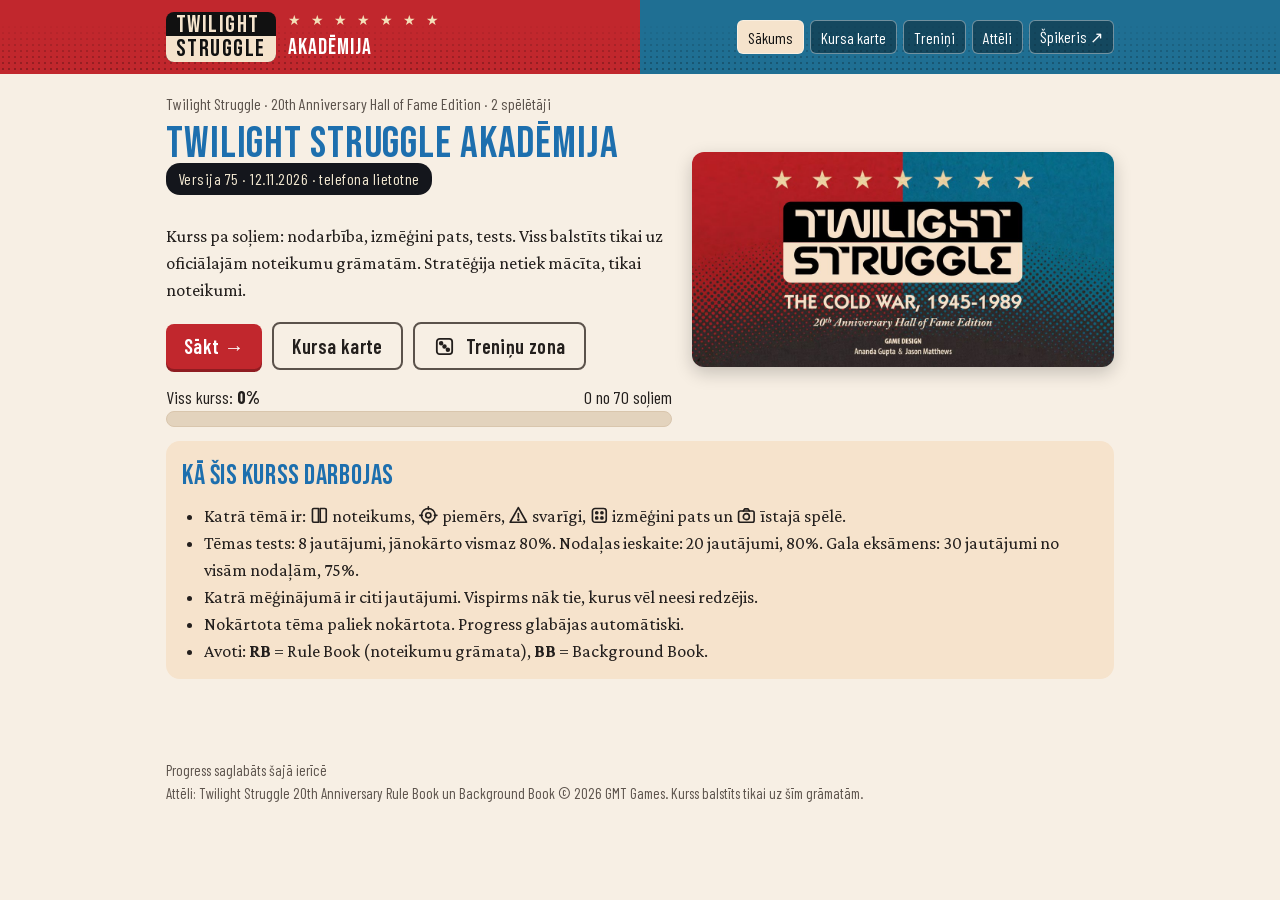
==== commit 199378ee: "v75: testi jautā tikai jau mācīto; minispēle -> tests Co-Authored-By: Claude Opus 5.5 <noreply@anthr" ====
--- a/index.html
+++ b/index.html
@@ -422,7 +422,7 @@
 .ei-joy{--m:url("data:image/svg+xml,%3Csvg%20xmlns%3D%22http%3A//www.w3.org/2000/svg%22%20viewBox%3D%220%200%2024%2024%22%20fill%3D%22none%22%20stroke%3D%22black%22%20stroke-width%3D%221.9%22%20stroke-linecap%3D%22round%22%20stroke-linejoin%3D%22round%22%3E%3Crect%20x%3D%223%22%20y%3D%2215%22%20width%3D%2218%22%20height%3D%226%22%20rx%3D%222%22/%3E%3Cpath%20d%3D%22M12%2015V9%22/%3E%3Ccircle%20cx%3D%2212%22%20cy%3D%226%22%20r%3D%223%22/%3E%3Cpath%20d%3D%22M6.5%2018h3%22/%3E%3C/svg%3E")}
 .ei-dice{--m:url("data:image/svg+xml,%3Csvg%20xmlns%3D%22http%3A//www.w3.org/2000/svg%22%20viewBox%3D%220%200%2024%2024%22%20fill%3D%22none%22%20stroke%3D%22black%22%20stroke-width%3D%221.9%22%20stroke-linecap%3D%22round%22%20stroke-linejoin%3D%22round%22%3E%3Crect%20x%3D%224%22%20y%3D%224%22%20width%3D%2216%22%20height%3D%2216%22%20rx%3D%223%22/%3E%3Ccircle%20cx%3D%228.5%22%20cy%3D%228.5%22%20r%3D%221.4%22%20fill%3D%22black%22/%3E%3Ccircle%20cx%3D%2212%22%20cy%3D%2212%22%20r%3D%221.4%22%20fill%3D%22black%22/%3E%3Ccircle%20cx%3D%2215.5%22%20cy%3D%2215.5%22%20r%3D%221.4%22%20fill%3D%22black%22/%3E%3C/svg%3E")}</style>
 <div id="app"><div class="wrap" style="padding-block:40px;font-family:sans-serif">Ielādē akadēmiju…</div></div>
-<script>const APP_VER='74', APP_DATE='12.11.2026', APP_WHERE='telefona lietotne';
+<script>const APP_VER='75', APP_DATE='12.11.2026', APP_WHERE='telefona lietotne';
 const C = {"Mexico": {"s": 2, "bg": true, "r": "CA", "b": [90, 882, 119, 82], "adj": ["Guatemala", "USA"]}, "El Salvador": {"s": 1, "bg": false, "r": "CA", "b": [127, 1023, 119, 82], "adj": ["Guatemala", "Honduras"]}, "Guatemala": {"s": 1, "bg": false, "r": "CA", "b": [256, 918, 119, 82], "adj": ["Mexico", "El Salvador", "Honduras"]}, "Honduras": {"s": 2, "bg": false, "r": "CA", "b": [272, 1023, 119, 82], "adj": ["Guatemala", "El Salvador", "Nicaragua", "Costa Rica"]}, "Costa Rica": {"s": 3, "bg": false, "r": "CA", "b": [292, 1130, 119, 82], "adj": ["Honduras", "Nicaragua", "Panama"]}, "Ecuador": {"s": 2, "bg": false, "r": "SA", "b": [353, 1266, 119, 82], "adj": ["Colombia", "Peru"]}, "Peru": {"s": 2, "bg": false, "r": "SA", "b": [403, 1407, 119, 82], "adj": ["Ecuador", "Bolivia", "Chile"]}, "Nicaragua": {"s": 1, "bg": false, "r": "CA", "b": [418, 1023, 119, 82], "adj": ["Honduras", "Costa Rica", "Cuba"]}, "Chile": {"s": 3, "bg": true, "r": "SA", "b": [422, 1553, 119, 82], "adj": ["Peru", "Argentina"]}, "Panama": {"s": 2, "bg": true, "r": "CA", "b": [435, 1129, 119, 82], "adj": ["Costa Rica", "Colombia"]}, "Cuba": {"s": 3, "bg": true, "r": "CA", "b": [454, 911, 119, 82], "adj": ["Nicaragua", "Haiti", "USA"]}, "Argentina": {"s": 2, "bg": true, "r": "SA", "b": [501, 1697, 119, 82], "adj": ["Chile", "Paraguay", "Uruguay"]}, "Colombia": {"s": 1, "bg": false, "r": "SA", "b": [512, 1240, 119, 82], "adj": ["Panama", "Ecuador", "Venezuela"]}, "Venezuela": {"s": 2, "bg": true, "r": "SA", "b": [585, 1122, 119, 82], "adj": ["Colombia", "Brazil"]}, "Haiti": {"s": 1, "bg": false, "r": "CA", "b": [596, 992, 119, 82], "adj": ["Cuba", "Dominican Rep."]}, "Bolivia": {"s": 2, "bg": false, "r": "SA", "b": [601, 1369, 119, 82], "adj": ["Peru", "Paraguay"]}, "Paraguay": {"s": 2, "bg": false, "r": "SA", "b": [607, 1502, 119, 82], "adj": ["Bolivia", "Argentina", "Uruguay"]}, "Canada": {"s": 4, "bg": false, "r": "WE", "b": [638, 449, 119, 82], "adj": ["UK", "USA"]}, "Uruguay": {"s": 2, "bg": false, "r": "SA", "b": [681, 1629, 119, 82], "adj": ["Argentina", "Paraguay", "Brazil"]}, "Dominican Rep.": {"s": 1, "bg": false, "r": "CA", "b": [739, 992, 119, 82], "adj": ["Haiti"]}, "Brazil": {"s": 2, "bg": true, "r": "SA", "b": [790, 1349, 119, 82], "adj": ["Venezuela", "Uruguay"]}, "UK": {"s": 5, "bg": false, "r": "WE", "b": [916, 378, 119, 82], "adj": ["Canada", "Norway", "Benelux", "France"]}, "Spain/Portugal": {"s": 2, "bg": false, "r": "WE", "b": [925, 660, 119, 82], "adj": ["France", "Italy", "Morocco"]}, "Morocco": {"s": 3, "bg": false, "r": "AF", "b": [925, 896, 119, 82], "adj": ["Spain/Portugal", "Algeria", "West African States"]}, "West African States": {"s": 2, "bg": false, "r": "AF", "b": [944, 1051, 119, 82], "adj": ["Morocco", "Ivory Coast"]}, "France": {"s": 3, "bg": true, "r": "WE", "b": [1037, 529, 119, 82], "adj": ["UK", "W. Germany", "Spain/Portugal", "Italy", "Algeria"]}, "Algeria": {"s": 2, "bg": true, "r": "AF", "b": [1038, 789, 119, 82], "adj": ["France", "Morocco", "Tunisia", "Saharan States"]}, "Ivory Coast": {"s": 2, "bg": false, "r": "AF", "b": [1052, 1164, 119, 82], "adj": ["West African States", "Nigeria"]}, "Benelux": {"s": 3, "bg": false, "r": "WE", "b": [1063, 404, 119, 82], "adj": ["UK", "W. Germany"]}, "Denmark": {"s": 3, "bg": false, "r": "WE", "b": [1112, 293, 119, 82], "adj": ["Sweden", "W. Germany"]}, "Saharan States": {"s": 1, "bg": false, "r": "AF", "b": [1140, 945, 119, 82], "adj": ["Algeria", "Nigeria"]}, "Austria": {"s": 4, "bg": false, "r": "EWE", "b": [1179, 525, 119, 82], "adj": ["Italy", "W. Germany", "E. Germany", "Hungary"]}, "Italy": {"s": 2, "bg": true, "r": "WE", "b": [1195, 636, 119, 82], "adj": ["France", "Spain/Portugal", "Austria", "Yugoslavia", "Greece"]}, "Tunisia": {"s": 2, "bg": false, "r": "AF", "b": [1200, 759, 119, 82], "adj": ["Libya", "Algeria"]}, "W. Germany": {"s": 4, "bg": true, "r": "WE", "b": [1203, 415, 119, 82], "adj": ["Denmark", "Benelux", "France", "Austria", "E. Germany"]}, "Nigeria": {"s": 1, "bg": true, "r": "AF", "b": [1223, 1154, 119, 82], "adj": ["Saharan States", "Ivory Coast", "Cameroon"]}, "Norway": {"s": 4, "bg": false, "r": "WE", "b": [1233, 75, 119, 82], "adj": ["UK", "Sweden"]}, "E. Germany": {"s": 3, "bg": true, "r": "EE", "b": [1248, 314, 119, 82], "adj": ["W. Germany", "Poland", "Austria", "Czechoslovakia"]}, "Sweden": {"s": 4, "bg": false, "r": "WE", "b": [1273, 200, 119, 82], "adj": ["Norway", "Denmark", "Finland"]}, "Cameroon": {"s": 1, "bg": false, "r": "AF", "b": [1276, 1291, 119, 82], "adj": ["Nigeria", "Zaire"]}, "Libya": {"s": 2, "bg": true, "r": "ME", "b": [1277, 871, 119, 82], "adj": ["Egypt", "Tunisia"]}, "Angola": {"s": 1, "bg": true, "r": "AF", "b": [1291, 1462, 119, 82], "adj": ["Zaire", "Botswana", "South Africa"]}, "Hungary": {"s": 3, "bg": false, "r": "EE", "b": [1333, 500, 119, 82], "adj": ["Czechoslovakia", "Austria", "Romania", "Yugoslavia"]}, "Yugoslavia": {"s": 3, "bg": false, "r": "EE", "b": [1333, 597, 119, 82], "adj": ["Italy", "Hungary", "Romania", "Greece"]}, "Czechoslovakia": {"s": 3, "bg": false, "r": "EE", "b": [1356, 404, 119, 82], "adj": ["E. Germany", "Poland", "Hungary"]}, "South Africa": {"s": 3, "bg": true, "r": "AF", "b": [1376, 1684, 119, 82], "adj": ["Angola", "Botswana"]}, "Poland": {"s": 3, "bg": true, "r": "EE", "b": [1387, 303, 119, 82], "adj": ["E. Germany", "Czechoslovakia", "USSR"]}, "Botswana": {"s": 2, "bg": false, "r": "AF", "b": [1430, 1565, 119, 82], "adj": ["Angola", "South Africa", "Zimbabwe"]}, "Egypt": {"s": 2, "bg": true, "r": "ME", "b": [1431, 900, 119, 82], "adj": ["Israel", "Libya", "Sudan"]}, "Zimbabwe": {"s": 1, "bg": false, "r": "AF", "b": [1439, 1450, 119, 82], "adj": ["Zaire", "Botswana", "SE African States"]}, "Greece": {"s": 2, "bg": false, "r": "WE", "b": [1442, 696, 119, 82], "adj": ["Italy", "Yugoslavia", "Bulgaria", "Turkey"]}, "Finland": {"s": 4, "bg": false, "r": "EWE", "b": [1448, 75, 119, 82], "adj": ["Sweden", "USSR"]}, "Zaire": {"s": 1, "bg": true, "r": "AF", "b": [1449, 1330, 119, 82], "adj": ["Cameroon", "Angola", "Zimbabwe"]}, "Israel": {"s": 4, "bg": true, "r": "ME", "b": [1476, 799, 119, 82], "adj": ["Lebanon", "Syria", "Jordan", "Egypt"]}, "Bulgaria": {"s": 3, "bg": false, "r": "EE", "b": [1477, 580, 119, 82], "adj": ["Greece", "Turkey"]}, "Romania": {"s": 3, "bg": false, "r": "EE", "b": [1482, 480, 119, 82], "adj": ["Hungary", "Yugoslavia", "Turkey", "USSR"]}, "Sudan": {"s": 1, "bg": false, "r": "AF", "b": [1544, 1024, 119, 82], "adj": ["Egypt", "Ethiopia"]}, "Ethiopia": {"s": 1, "bg": false, "r": "AF", "b": [1569, 1133, 119, 82], "adj": ["Somalia", "Sudan"]}, "Kenya": {"s": 2, "bg": false, "r": "AF", "b": [1579, 1243, 119, 82], "adj": ["SE African States", "Somalia"]}, "SE African States": {"s": 1, "bg": false, "r": "AF", "b": [1597, 1443, 119, 82], "adj": ["Zimbabwe", "Kenya"]}, "Turkey": {"s": 2, "bg": false, "r": "WE", "b": [1611, 581, 119, 82], "adj": ["Romania", "Greece", "Bulgaria", "Syria"]}, "Jordan": {"s": 2, "bg": false, "r": "ME", "b": [1634, 829, 119, 82], "adj": ["Lebanon", "Israel", "Iraq", "Saudi Arabia"]}, "Saudi Arabia": {"s": 3, "bg": true, "r": "ME", "b": [1664, 932, 119, 82], "adj": ["Jordan", "Iraq", "Gulf States"]}, "Syria": {"s": 2, "bg": false, "r": "ME", "b": [1715, 689, 119, 82], "adj": ["Turkey", "Lebanon", "Israel"]}, "Somalia": {"s": 2, "bg": false, "r": "AF", "b": [1718, 1141, 119, 82], "adj": ["Kenya", "Ethiopia"]}, "Iraq": {"s": 3, "bg": true, "r": "ME", "b": [1770, 789, 119, 82], "adj": ["Jordan", "Iran", "Saudi Arabia", "Gulf States"]}, "Gulf States": {"s": 3, "bg": false, "r": "ME", "b": [1838, 935, 119, 82], "adj": ["Iraq", "Saudi Arabia"]}, "Iran": {"s": 2, "bg": true, "r": "ME", "b": [1853, 687, 119, 82], "adj": ["Iraq", "Afghanistan", "Pakistan"]}, "Pakistan": {"s": 2, "bg": true, "r": "AS", "b": [1944, 829, 119, 82], "adj": ["Iran", "Afghanistan", "India"]}, "Afghanistan": {"s": 2, "bg": false, "r": "AS", "b": [2012, 709, 119, 82], "adj": ["Iran", "Pakistan", "USSR"]}, "India": {"s": 3, "bg": true, "r": "AS", "b": [2121, 912, 119, 82], "adj": ["Pakistan", "Burma"]}, "Burma": {"s": 2, "bg": false, "r": "SEA", "b": [2275, 878, 119, 82], "adj": ["India", "Laos/Cambodia"]}, "Thailand": {"s": 2, "bg": true, "r": "SEA", "b": [2345, 1057, 119, 82], "adj": ["Laos/Cambodia", "Vietnam", "Malaysia"]}, "Malaysia": {"s": 2, "bg": false, "r": "SEA", "b": [2410, 1200, 119, 82], "adj": ["Thailand", "Indonesia", "Australia"]}, "Laos/Cambodia": {"s": 1, "bg": false, "r": "SEA", "b": [2416, 949, 119, 82], "adj": ["Burma", "Thailand", "Vietnam"]}, "Vietnam": {"s": 1, "bg": false, "r": "SEA", "b": [2520, 1048, 119, 82], "adj": ["Laos/Cambodia", "Thailand"]}, "Taiwan": {"s": 3, "bg": false, "r": "AS", "b": [2635, 881, 119, 82], "adj": ["Japan", "South Korea"]}, "Indonesia": {"s": 1, "bg": false, "r": "SEA", "b": [2635, 1308, 119, 82], "adj": ["Malaysia", "Philippines"]}, "Australia": {"s": 4, "bg": false, "r": "AS", "b": [2671, 1514, 119, 82], "adj": ["Malaysia"]}, "South Korea": {"s": 3, "bg": true, "r": "AS", "b": [2679, 700, 119, 82], "adj": ["Japan", "Taiwan", "North Korea"]}, "Philippines": {"s": 2, "bg": false, "r": "SEA", "b": [2702, 1075, 119, 82], "adj": ["Indonesia", "Japan"]}, "North Korea": {"s": 3, "bg": true, "r": "AS", "b": [2746, 579, 119, 82], "adj": ["South Korea", "USSR"]}, "Japan": {"s": 4, "bg": true, "r": "AS", "b": [2813, 776, 119, 82], "adj": ["Philippines", "Taiwan", "South Korea", "USA"]}, "Lebanon": {"s": 1, "bg": false, "r": "ME", "b": [1576, 705, 119, 82], "adj": ["Syria", "Israel", "Jordan"]}};
 const CHEAT_URL = 'cheat.html';
 // ===== Map data (read from the 20th Anniversary map, RB pp. 6–7). Box coords in map pixels (3025×1933).
@@ -452,6 +452,7 @@
    rule: `<p><b>Twilight Struggle</b> ir spēle diviem. Viens spēlētājs ir <b>PSRS</b> ${E('USSR')}, otrs ir <b>ASV</b> ${E('US')}. Abas puses sauc par lielvarām ${E('superpower')}.</p>
    <ul><li>Spēlē ir <b>10 gājieni</b> ${E('Turns')}. Katrā gājienā katrs spēlētājs izspēlē 6 vai 7 kārtis pa vienai, pārmaiņus.</li>
    <li>Galvenais rīks ir <b>notikumu kārtis</b> ${E('Event cards')}. Katru kārti izspēlē vienā no diviem veidiem: kā <b>notikumu</b> ${E('Event')} vai kā <b>operācijas punktus</b> ${E('Operations')}.</li>
+   <li>Katrai kārtij augšējā kreisajā stūrī ir <b>zvaigzne</b> ar operāciju vērtību. Zvaigznes <b>krāsa</b> rāda, kuras puses ir notikums: sarkana PSRS, zila ASV, pelēka abām pusēm. Kārti ar otras puses krāsu sauc par <b>pretinieka kārti</b>. Action kārtās pretinieka kārti drīkst izspēlēt <b>tikai operācijas punktiem</b>, un tās notikums notiek tik un tā.</li>
    <li>Operācijas punktus tērē četriem darbiem: <b>likt ietekmi</b> ${E('Influence')} uz kartes, <b>pārorientācijas metieniem</b> ${E('Realignment')}, <b>apvērsumiem</b> ${E('Coup')} vai <b>kosmosa sacīkstēm</b> ${E('Space Race')}. Visi vienas kārts punkti jāiztērē vienam no šiem darbiem.</li>
    <li>Kava ir sadalīta trīs periodos: <b>Early War</b> (agrīnais karš), <b>Mid War</b> (vidējais) un <b>Late War</b> (vēlīnais). Jaunās kārtis iejauc kavā 4. un 8. gājienā.</li></ul>
    <p>Tematiskie vārdi mehānikas valodā: <b>ietekme</b> ir tavi žetoni valstī. <b>Kontrole</b> ir stāvoklis, kad tev valstī ir pietiekami daudz žetonu. <b>DEFCON</b> ir kopīga briesmu skala: ja tā nokrīt līdz 1, spēle beidzas.</p>`,
@@ -580,7 +581,7 @@
    <li><b>Kosmosa sacīkšu trase</b> ${E('Space Race Track')}: Start + 8 lodziņi, divi marķieri (NASA un Interkosmos).</li></ul>
    <p>Citi marķieri: <b>DEFCON ierobežojumu</b> atgādinājumi, kāršu atgādinājumu marķieri (ar kārts numuru) un "2nd Card Played" kosmosā.</p>`,
    example: `<p>Gājienu trasē ir uzrakstīts: Early War: <i>Hand Size 8, 6 Action Rounds</i>. Mid War: <i>Add Mid War cards, Hand Size 9, Start 7 Action Rounds</i>. Late War: <i>Add Late War cards, Final Scoring at end of Turn 10</i>.</p>`,
-   important: `<ul><li>Uz kartes ir arī lauki kavai ${E('Current Deck')} un Discard kavai ${E('discard pile')}, kā arī ilgstošo notikumu tabula ${E('Event Reminder')}.</li><li>Katram reģionam uz kartes ir tabula ar vērtēšanas VP (Presence, Domination, Control). Tās mācījāmies 3. nodaļā.</li><li>Kartē ir arī Sequence of Play (gājiena secība) atgādinājums.</li><li>Zem DEFCON trases ir uzrakstīts, kur aizliegti apvērsumi un pārorientācija. Aizliegumi <b>summējas</b>: pie 4 Eiropā; pie 3 Eiropā un Āzijā; pie 2 vēl arī Tuvajos Austrumos.</li></ul>`,
+   important: `<ul><li>Uz kartes ir arī lauki kavai ${E('Current Deck')} un Discard kavai ${E('discard pile')}, kā arī ilgstošo notikumu tabula ${E('Event Reminder')}.</li><li>Katram reģionam uz kartes ir tabula ar vērtēšanas VP (Presence, Domination, Control). Tās mācīsimies 3. nodaļā.</li><li>Kartē ir arī Sequence of Play (gājiena secība) atgādinājums.</li><li>Zem DEFCON trases ir uzrakstīts, kur aizliegti apvērsumi un pārorientācija. Aizliegumi <b>summējas</b>: pie 4 Eiropā; pie 3 Eiropā un Āzijā; pie 2 vēl arī Tuvajos Austrumos.</li></ul>`,
    src: 'RB 2.3 (5. lpp.), 3.4 (6. lpp.), karte RB 6.–7. lpp.',
    real: [IMG('markers.jpg','Marķieru paraugi','RB 5. lpp.'), IMG('defcon_track.jpg','DEFCON trase','Pārzīmēts pēc kartes (RB 6.–7. lpp.)'), IMG('milops_track.jpg','Militāro operāciju trase: sākumā abi marķieri uz 0','Pārzīmēts pēc kartes (RB 6.–7. lpp.)'), IMG('turn_track.jpg','Gājienu trase','Pārzīmēts pēc kartes (RB 6.–7. lpp.)'), IMG('ar_track.jpg','Action kārtu trase','Pārzīmēts pēc kartes (RB 6.–7. lpp.)'), IMG('space_track.jpg','Kosmosa sacīkšu trase','Pārzīmēts pēc kartes (RB 6.–7. lpp.)'), IMG('seq_play.jpg','Sequence of Play uz kartes','Pārzīmēts pēc kartes (RB 6.–7. lpp.)')],
    extra: [`<p><b>Action kārtu trasē</b> ir lodziņš 8 un atzīme "Turn 4+" pie 7. No 4. gājiena ir 7 Action kārtas. 8. lodziņš ir paredzēts kosmosa spējai "Space Station" (11. nodaļa).</p>`] },
@@ -2232,7 +2233,6 @@
  {q:'Marķieris ir uz <b>PSRS 2</b>. ASV saņem 2 VP. Kur būs marķieris?', v:VPV, o:vpOpts(vpMove(2,'US',2),[-2,4,-1]), e:'PSRS 2 → PSRS 1 → Start (0).', s:'RB 10.2.1–10.2.2 (16.–17. lpp.)'},
  {q:'Marķieris ir uz <b>ASV 5</b>. Kārts notikums: ASV saņem 1 VP. Kur būs marķieris?', v:VPV, o:vpOpts(vpMove(-5,'US',1),[-4,1,5]), e:'Uz ASV pusi: ASV 6.', s:'RB 10.2.2 (17. lpp.)'},
  {q:'Kārts dod VP <b>abiem</b>: ASV 2 VP, PSRS 3 VP. Marķieris ir uz 0. Kur tas būs?', v:VPV, o:vpOpts(vpMove(0,'USSR',1),[3,-2,5]), e:'"If a card awards both players Victory Points, move the VP marker the difference." 3 − 2 = 1 uz PSRS pusi.', s:'RB 10.2.3 (17. lpp.)'},
- (()=>{ const P=milPenalty(4,2,3); return {q:'Fāzē <b>Check Military Operations Status</b> DEFCON ir 4. ASV militārās operācijas: 2, PSRS: 3. Marķieris ir uz <b>ASV 4</b>. Kur tas būs pēc šīs fāzes?', v:{imgs:[DEF_IMG, VP_IMG]}, o:vpOpts(vpMove(-4,P.to,P.net),[-1,-7,-5]), e:`ASV trūkst 2 (PSRS +2), PSRS trūkst 1 (ASV +1). Starpība: PSRS +1. ASV 4 → ASV 3.`, s:'RB 8.2.1 (15. lpp.), 10.2 (16.–17. lpp.)'}; })(),
  {q:'Marķieris ir uz <b>ASV 7</b>. Kurš šobrīd ir priekšā?', v:VPV, o:['ASV, par 7 VP','PSRS, par 7 VP','Neviens','ASV, par 14 VP'], e:'Marķieris ir ASV pusē 7 lodziņus no Start.', s:'RB 10.2.1 (16. lpp.)'},
  {q:'Cik VP marķieru ir uz kartes?', v:VPV, o:['Viens, kopīgs abiem','Divi, katram savs','Pa vienam katram reģionam','Nav marķiera, VP pieraksta'], e:'Ir viena trase un viens marķieris, kas pārvietojas uz vienu vai otru pusi.', s:'RB 10.2.1 (16. lpp.)'},
 ];
@@ -2256,6 +2256,8 @@
  {q:'Final Scoring laikā, novērtējot Eiropu, ASV ir <b>Eiropas Kontrole</b>. Kas notiek?', o:['ASV uzvar, citus reģionus vairs nevērtē','ASV saņem 9 VP un vērtē tālāk','Eiropu vērtē pēdējo','Nekas, Final Scoring laikā Eiropas Kontrole nedarbojas'], e:'Final Scoring sāk ar Eiropu, jo Eiropas Kontrole ir automātiska uzvara.', s:'RB 10.3.2 (17. lpp.)'},
 ];
 
+// v75: militāro operāciju sods mācīts 8. nodaļā, tāpēc jautājums ir tur, nevis VP trases tēmā
+Q['10.2'].push((()=>{ const P=milPenalty(4,2,3); return {q:'Fāzē <b>Check Military Operations Status</b> DEFCON ir 4. ASV militārās operācijas: 2, PSRS: 3. Marķieris ir uz <b>ASV 4</b>. Kur tas būs pēc šīs fāzes?', v:{imgs:[DEF_IMG, VP_IMG]}, o:vpOpts(vpMove(-4,P.to,P.net),[-1,-7,-5]), e:`ASV trūkst 2 (PSRS +2), PSRS trūkst 1 (ASV +1). Starpība: PSRS +1. ASV 4 → ASV 3.`, s:'RB 8.2.1 (15. lpp.), 10.2 (16.–17. lpp.)'}; })());
 // ===== Chapter 13 (Latvian): side differences. Sources: RB 2.1.6, 2.1.8, 2.2.2 (4.–5. lpp.), 3.1–3.3 (6. lpp.), 4.5 C–D (8. lpp.), 10.2 (16. lpp.), China Card kārts; BB 4. lpp.
 const SU_SET = {'Syria':1,'Iraq':1,'North Korea':3,'E. Germany':3,'Finland':1};
 const US_SET = {'Canada':2,'Iran':1,'Israel':1,'Japan':1,'Australia':4,'Philippines':1,'South Korea':1,'Panama':1,'South Africa':1,'UK':5};
@@ -3096,7 +3098,7 @@
   const ci=currentIdx(); const started=Object.keys(P.done).length>0;
   const d=h('section',{cls:'hero'});
   d.innerHTML=`<div><div class="crumb">Twilight Struggle · 20th Anniversary Hall of Fame Edition · 2 spēlētāji</div><h1>Twilight Struggle Akadēmija</h1><div class="appver" style="display:inline-block;margin:-4px 0 10px;padding:4px 12px;border-radius:14px;background:#14161c;color:#f3e9d2;font-family:var(--f-ui);font-size:16px;letter-spacing:.03em">Versija ${APP_VER} · ${APP_DATE} · ${APP_WHERE}</div>
-   <p>Kurss pa soļiem: nodarbība, minispēle, tests. Viss balstīts tikai uz oficiālajām noteikumu grāmatām. Stratēģija netiek mācīta, tikai noteikumi.</p>
+   <p>Kurss pa soļiem: nodarbība, izmēģini pats, tests. Viss balstīts tikai uz oficiālajām noteikumu grāmatām. Stratēģija netiek mācīta, tikai noteikumi.</p>
    <div class="row" id="cta"></div>
    <div style="margin-top:14px"><div class="row" style="justify-content:space-between"><span class="pct">Viss kurss: <b>${pct()}%</b></span><span class="pct">${SEQ.filter(s=>passed(s.id)).length} no ${totalUnits()} soļiem</span></div><div class="progress"><i style="width:${pct()}%"></i></div></div></div>
    <img src="img/cover.jpg" alt="Twilight Struggle noteikumu grāmatas vāks">`;
@@ -3141,7 +3143,7 @@
   try{ SIMS[t.sim]($('#sim',d)); }catch(e){ $('#sim',d).textContent='Simulators neielādējās: '+e.message; console.error(e); }
   const act=h('div',{cls:'sticky-actions row'});
   const more=h('button',{cls:'btn ghost'},'Vēl viens piemērs'); if(!(t.extra||[]).length) more.hidden=true; more.onclick=()=>{ if(!(t.extra||[]).length) return; $('#more',d).innerHTML=`<hr style="border:0;border-top:1px dashed var(--blue);margin:10px 0">${t.extra[exi%t.extra.length]}`; exi++; $('#more',d).scrollIntoView({behavior:'smooth',block:'center'}); };
-  const go2=h('button',{cls:'btn pri'},'Skaidrs, uz minispēli →'); go2.onclick=()=>startQuiz(it);
+  const go2=h('button',{cls:'btn pri'},'Skaidrs, uz testu →'); go2.onclick=()=>startQuiz(it);
   act.append(more,go2); m.appendChild(act);
   P.last={id:it.id}; save();
 });}
@@ -4369,7 +4371,7 @@
   ['1','Saņem kārtis','Gājiena sākumā rokā ir 8 vai 9 kārtis.'],
   ['2','Izspēlē kārti','Pārmaiņus, pa vienai. PSRS sāk.'],
   ['3','Notikums VAI operācijas','Izpildi kārts tekstu vai saņem operāciju punktus.'],
-  ['4','Ietekme kartē','Ar operācijām liek ietekmi. Pietiekami daudz ietekmes = kontrole valstī.'],
+  ['4','Ietekme kartē','Ar operācijām liek ietekmi. Pietiekami daudz ietekmes = kontrole valstī. Cik ir "pietiekami", nosaka valsts stabilitātes skaitlis.'],
   ['5','Vērtēšana dod VP','Kad izspēlē vērtēšanas kārti, reģionā skaita kontrolētās valstis.'],
  ].map(([n,t,d])=>`<div class="lp"><b>${n}</b><span><strong>${t}</strong>${d}</span></div>`).join('<i class="lpa">→</i>')}<div class="lpr">↻ Tā 10 gājienus, līdz kāds sasniedz 20 VP vai spēle beidzas citādi.</div></div>`;
 
@@ -4377,6 +4379,12 @@
  '0.1': { id: '0.1', title: 'Spēle vienā skatienā', sim: 'loop',
    rule: `<p>Pirms detaļām: lūk, kā Twilight Struggle notiek kopumā. Viss pārējais kurss izskaidro šos soļus sīkāk.</p>${LOOP_HTML}
    <p><b>Kāpēc liek ietekmi?</b> Kavā ir <b>vērtēšanas kārtis</b> ${E('Scoring cards')}. Kad kāds tādu izspēlē, novērtē vienu reģionu: kurš tur kontrolē vairāk valstu (īpaši svarīgās <b>Battleground</b> valstis), tas saņem <b>uzvaras punktus</b> ${E('VP')}. Tāpēc spēle lielākoties ir par ietekmi un kontroli kartē.</p>
+   <p><b>Ko dara ar operāciju punktiem?</b> Ir četri darbi, un visi vienas kārts punkti iet vienam no tiem:</p>
+   <ul><li><b>Ietekme</b>: liec savus žetonus valstīs.</li>
+   <li><b>Pārorientācija</b>: met kauliņu, lai noņemtu pretinieka žetonus kādā valstī.</li>
+   <li><b>Apvērsums</b>: met kauliņu, lai noņemtu pretinieka žetonus un, ja izdodas labi, liktu savus.</li>
+   <li><b>Kosmoss</b>: met kauliņu, lai virzītos pa kosmosa trasi.</li></ul>
+   <p>Katru no tiem sīkāk mācīsimies vēlāk.</p>
    <p><b>Kas ir uz dēļa:</b> karte ar valstīm (katrai ir <b>stabilitātes</b> skaitlis), VP trase, DEFCON trase, gājienu trase, Action kārtu trase, militāro operāciju trase un kosmosa sacīkšu trase. Daudz kas ir uzdrukāts, tāpēc no galvas to zināt nevajag.</p>
    <p><b>DEFCON</b> ir kopīga briesmu skala no 5 (miers) līdz 1 (kodolkarš). Apvērsumi to var pazemināt. Ja tā nokrīt līdz 1, spēli zaudē tas, kura kārta tobrīd notiek.</p>`,
    example: `<p>PSRS izspēlē kārti ar <b>3</b> operāciju punktiem un liek 3 ietekmes marķierus Tuvajos Austrumos. Viņa ietekme Sīrijā kļūst pietiekami liela, un PSRS <b>kontrolē</b> Sīriju. Vēlāk kāds izspēlē <b>Middle East Scoring</b>: Sīrijas kontrole tagad skaitās, un PSRS var saņemt VP.</p>`,
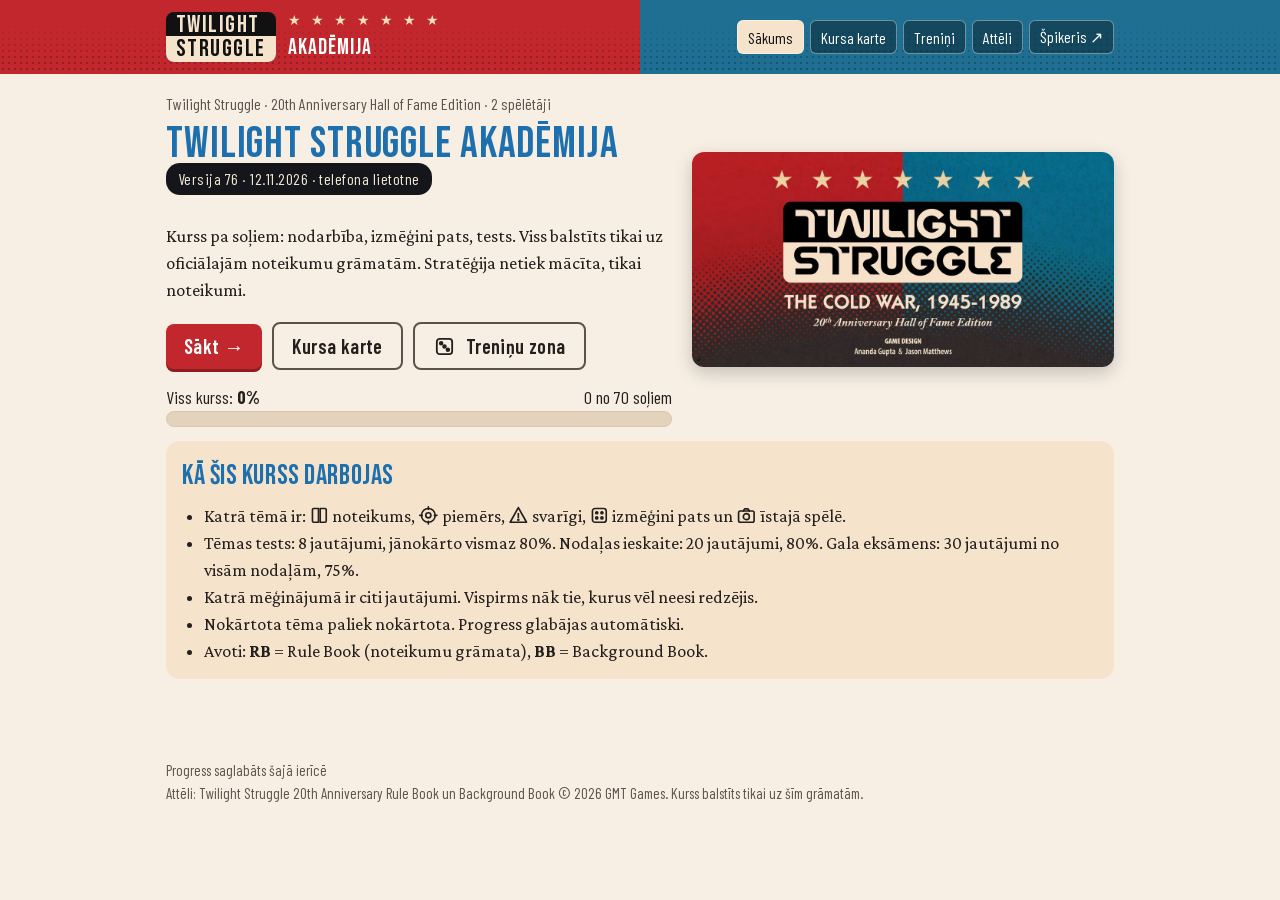
==== commit 37cfbea8: "v76: vērtēšanas brīdinājumi (tikai kontrolētas valstis, Dominēšanai vajag parastu valsti) Co-Authore" ====
--- a/index.html
+++ b/index.html
@@ -422,7 +422,7 @@
 .ei-joy{--m:url("data:image/svg+xml,%3Csvg%20xmlns%3D%22http%3A//www.w3.org/2000/svg%22%20viewBox%3D%220%200%2024%2024%22%20fill%3D%22none%22%20stroke%3D%22black%22%20stroke-width%3D%221.9%22%20stroke-linecap%3D%22round%22%20stroke-linejoin%3D%22round%22%3E%3Crect%20x%3D%223%22%20y%3D%2215%22%20width%3D%2218%22%20height%3D%226%22%20rx%3D%222%22/%3E%3Cpath%20d%3D%22M12%2015V9%22/%3E%3Ccircle%20cx%3D%2212%22%20cy%3D%226%22%20r%3D%223%22/%3E%3Cpath%20d%3D%22M6.5%2018h3%22/%3E%3C/svg%3E")}
 .ei-dice{--m:url("data:image/svg+xml,%3Csvg%20xmlns%3D%22http%3A//www.w3.org/2000/svg%22%20viewBox%3D%220%200%2024%2024%22%20fill%3D%22none%22%20stroke%3D%22black%22%20stroke-width%3D%221.9%22%20stroke-linecap%3D%22round%22%20stroke-linejoin%3D%22round%22%3E%3Crect%20x%3D%224%22%20y%3D%224%22%20width%3D%2216%22%20height%3D%2216%22%20rx%3D%223%22/%3E%3Ccircle%20cx%3D%228.5%22%20cy%3D%228.5%22%20r%3D%221.4%22%20fill%3D%22black%22/%3E%3Ccircle%20cx%3D%2212%22%20cy%3D%2212%22%20r%3D%221.4%22%20fill%3D%22black%22/%3E%3Ccircle%20cx%3D%2215.5%22%20cy%3D%2215.5%22%20r%3D%221.4%22%20fill%3D%22black%22/%3E%3C/svg%3E")}</style>
 <div id="app"><div class="wrap" style="padding-block:40px;font-family:sans-serif">Ielādē akadēmiju…</div></div>
-<script>const APP_VER='75', APP_DATE='12.11.2026', APP_WHERE='telefona lietotne';
+<script>const APP_VER='76', APP_DATE='12.11.2026', APP_WHERE='telefona lietotne';
 const C = {"Mexico": {"s": 2, "bg": true, "r": "CA", "b": [90, 882, 119, 82], "adj": ["Guatemala", "USA"]}, "El Salvador": {"s": 1, "bg": false, "r": "CA", "b": [127, 1023, 119, 82], "adj": ["Guatemala", "Honduras"]}, "Guatemala": {"s": 1, "bg": false, "r": "CA", "b": [256, 918, 119, 82], "adj": ["Mexico", "El Salvador", "Honduras"]}, "Honduras": {"s": 2, "bg": false, "r": "CA", "b": [272, 1023, 119, 82], "adj": ["Guatemala", "El Salvador", "Nicaragua", "Costa Rica"]}, "Costa Rica": {"s": 3, "bg": false, "r": "CA", "b": [292, 1130, 119, 82], "adj": ["Honduras", "Nicaragua", "Panama"]}, "Ecuador": {"s": 2, "bg": false, "r": "SA", "b": [353, 1266, 119, 82], "adj": ["Colombia", "Peru"]}, "Peru": {"s": 2, "bg": false, "r": "SA", "b": [403, 1407, 119, 82], "adj": ["Ecuador", "Bolivia", "Chile"]}, "Nicaragua": {"s": 1, "bg": false, "r": "CA", "b": [418, 1023, 119, 82], "adj": ["Honduras", "Costa Rica", "Cuba"]}, "Chile": {"s": 3, "bg": true, "r": "SA", "b": [422, 1553, 119, 82], "adj": ["Peru", "Argentina"]}, "Panama": {"s": 2, "bg": true, "r": "CA", "b": [435, 1129, 119, 82], "adj": ["Costa Rica", "Colombia"]}, "Cuba": {"s": 3, "bg": true, "r": "CA", "b": [454, 911, 119, 82], "adj": ["Nicaragua", "Haiti", "USA"]}, "Argentina": {"s": 2, "bg": true, "r": "SA", "b": [501, 1697, 119, 82], "adj": ["Chile", "Paraguay", "Uruguay"]}, "Colombia": {"s": 1, "bg": false, "r": "SA", "b": [512, 1240, 119, 82], "adj": ["Panama", "Ecuador", "Venezuela"]}, "Venezuela": {"s": 2, "bg": true, "r": "SA", "b": [585, 1122, 119, 82], "adj": ["Colombia", "Brazil"]}, "Haiti": {"s": 1, "bg": false, "r": "CA", "b": [596, 992, 119, 82], "adj": ["Cuba", "Dominican Rep."]}, "Bolivia": {"s": 2, "bg": false, "r": "SA", "b": [601, 1369, 119, 82], "adj": ["Peru", "Paraguay"]}, "Paraguay": {"s": 2, "bg": false, "r": "SA", "b": [607, 1502, 119, 82], "adj": ["Bolivia", "Argentina", "Uruguay"]}, "Canada": {"s": 4, "bg": false, "r": "WE", "b": [638, 449, 119, 82], "adj": ["UK", "USA"]}, "Uruguay": {"s": 2, "bg": false, "r": "SA", "b": [681, 1629, 119, 82], "adj": ["Argentina", "Paraguay", "Brazil"]}, "Dominican Rep.": {"s": 1, "bg": false, "r": "CA", "b": [739, 992, 119, 82], "adj": ["Haiti"]}, "Brazil": {"s": 2, "bg": true, "r": "SA", "b": [790, 1349, 119, 82], "adj": ["Venezuela", "Uruguay"]}, "UK": {"s": 5, "bg": false, "r": "WE", "b": [916, 378, 119, 82], "adj": ["Canada", "Norway", "Benelux", "France"]}, "Spain/Portugal": {"s": 2, "bg": false, "r": "WE", "b": [925, 660, 119, 82], "adj": ["France", "Italy", "Morocco"]}, "Morocco": {"s": 3, "bg": false, "r": "AF", "b": [925, 896, 119, 82], "adj": ["Spain/Portugal", "Algeria", "West African States"]}, "West African States": {"s": 2, "bg": false, "r": "AF", "b": [944, 1051, 119, 82], "adj": ["Morocco", "Ivory Coast"]}, "France": {"s": 3, "bg": true, "r": "WE", "b": [1037, 529, 119, 82], "adj": ["UK", "W. Germany", "Spain/Portugal", "Italy", "Algeria"]}, "Algeria": {"s": 2, "bg": true, "r": "AF", "b": [1038, 789, 119, 82], "adj": ["France", "Morocco", "Tunisia", "Saharan States"]}, "Ivory Coast": {"s": 2, "bg": false, "r": "AF", "b": [1052, 1164, 119, 82], "adj": ["West African States", "Nigeria"]}, "Benelux": {"s": 3, "bg": false, "r": "WE", "b": [1063, 404, 119, 82], "adj": ["UK", "W. Germany"]}, "Denmark": {"s": 3, "bg": false, "r": "WE", "b": [1112, 293, 119, 82], "adj": ["Sweden", "W. Germany"]}, "Saharan States": {"s": 1, "bg": false, "r": "AF", "b": [1140, 945, 119, 82], "adj": ["Algeria", "Nigeria"]}, "Austria": {"s": 4, "bg": false, "r": "EWE", "b": [1179, 525, 119, 82], "adj": ["Italy", "W. Germany", "E. Germany", "Hungary"]}, "Italy": {"s": 2, "bg": true, "r": "WE", "b": [1195, 636, 119, 82], "adj": ["France", "Spain/Portugal", "Austria", "Yugoslavia", "Greece"]}, "Tunisia": {"s": 2, "bg": false, "r": "AF", "b": [1200, 759, 119, 82], "adj": ["Libya", "Algeria"]}, "W. Germany": {"s": 4, "bg": true, "r": "WE", "b": [1203, 415, 119, 82], "adj": ["Denmark", "Benelux", "France", "Austria", "E. Germany"]}, "Nigeria": {"s": 1, "bg": true, "r": "AF", "b": [1223, 1154, 119, 82], "adj": ["Saharan States", "Ivory Coast", "Cameroon"]}, "Norway": {"s": 4, "bg": false, "r": "WE", "b": [1233, 75, 119, 82], "adj": ["UK", "Sweden"]}, "E. Germany": {"s": 3, "bg": true, "r": "EE", "b": [1248, 314, 119, 82], "adj": ["W. Germany", "Poland", "Austria", "Czechoslovakia"]}, "Sweden": {"s": 4, "bg": false, "r": "WE", "b": [1273, 200, 119, 82], "adj": ["Norway", "Denmark", "Finland"]}, "Cameroon": {"s": 1, "bg": false, "r": "AF", "b": [1276, 1291, 119, 82], "adj": ["Nigeria", "Zaire"]}, "Libya": {"s": 2, "bg": true, "r": "ME", "b": [1277, 871, 119, 82], "adj": ["Egypt", "Tunisia"]}, "Angola": {"s": 1, "bg": true, "r": "AF", "b": [1291, 1462, 119, 82], "adj": ["Zaire", "Botswana", "South Africa"]}, "Hungary": {"s": 3, "bg": false, "r": "EE", "b": [1333, 500, 119, 82], "adj": ["Czechoslovakia", "Austria", "Romania", "Yugoslavia"]}, "Yugoslavia": {"s": 3, "bg": false, "r": "EE", "b": [1333, 597, 119, 82], "adj": ["Italy", "Hungary", "Romania", "Greece"]}, "Czechoslovakia": {"s": 3, "bg": false, "r": "EE", "b": [1356, 404, 119, 82], "adj": ["E. Germany", "Poland", "Hungary"]}, "South Africa": {"s": 3, "bg": true, "r": "AF", "b": [1376, 1684, 119, 82], "adj": ["Angola", "Botswana"]}, "Poland": {"s": 3, "bg": true, "r": "EE", "b": [1387, 303, 119, 82], "adj": ["E. Germany", "Czechoslovakia", "USSR"]}, "Botswana": {"s": 2, "bg": false, "r": "AF", "b": [1430, 1565, 119, 82], "adj": ["Angola", "South Africa", "Zimbabwe"]}, "Egypt": {"s": 2, "bg": true, "r": "ME", "b": [1431, 900, 119, 82], "adj": ["Israel", "Libya", "Sudan"]}, "Zimbabwe": {"s": 1, "bg": false, "r": "AF", "b": [1439, 1450, 119, 82], "adj": ["Zaire", "Botswana", "SE African States"]}, "Greece": {"s": 2, "bg": false, "r": "WE", "b": [1442, 696, 119, 82], "adj": ["Italy", "Yugoslavia", "Bulgaria", "Turkey"]}, "Finland": {"s": 4, "bg": false, "r": "EWE", "b": [1448, 75, 119, 82], "adj": ["Sweden", "USSR"]}, "Zaire": {"s": 1, "bg": true, "r": "AF", "b": [1449, 1330, 119, 82], "adj": ["Cameroon", "Angola", "Zimbabwe"]}, "Israel": {"s": 4, "bg": true, "r": "ME", "b": [1476, 799, 119, 82], "adj": ["Lebanon", "Syria", "Jordan", "Egypt"]}, "Bulgaria": {"s": 3, "bg": false, "r": "EE", "b": [1477, 580, 119, 82], "adj": ["Greece", "Turkey"]}, "Romania": {"s": 3, "bg": false, "r": "EE", "b": [1482, 480, 119, 82], "adj": ["Hungary", "Yugoslavia", "Turkey", "USSR"]}, "Sudan": {"s": 1, "bg": false, "r": "AF", "b": [1544, 1024, 119, 82], "adj": ["Egypt", "Ethiopia"]}, "Ethiopia": {"s": 1, "bg": false, "r": "AF", "b": [1569, 1133, 119, 82], "adj": ["Somalia", "Sudan"]}, "Kenya": {"s": 2, "bg": false, "r": "AF", "b": [1579, 1243, 119, 82], "adj": ["SE African States", "Somalia"]}, "SE African States": {"s": 1, "bg": false, "r": "AF", "b": [1597, 1443, 119, 82], "adj": ["Zimbabwe", "Kenya"]}, "Turkey": {"s": 2, "bg": false, "r": "WE", "b": [1611, 581, 119, 82], "adj": ["Romania", "Greece", "Bulgaria", "Syria"]}, "Jordan": {"s": 2, "bg": false, "r": "ME", "b": [1634, 829, 119, 82], "adj": ["Lebanon", "Israel", "Iraq", "Saudi Arabia"]}, "Saudi Arabia": {"s": 3, "bg": true, "r": "ME", "b": [1664, 932, 119, 82], "adj": ["Jordan", "Iraq", "Gulf States"]}, "Syria": {"s": 2, "bg": false, "r": "ME", "b": [1715, 689, 119, 82], "adj": ["Turkey", "Lebanon", "Israel"]}, "Somalia": {"s": 2, "bg": false, "r": "AF", "b": [1718, 1141, 119, 82], "adj": ["Kenya", "Ethiopia"]}, "Iraq": {"s": 3, "bg": true, "r": "ME", "b": [1770, 789, 119, 82], "adj": ["Jordan", "Iran", "Saudi Arabia", "Gulf States"]}, "Gulf States": {"s": 3, "bg": false, "r": "ME", "b": [1838, 935, 119, 82], "adj": ["Iraq", "Saudi Arabia"]}, "Iran": {"s": 2, "bg": true, "r": "ME", "b": [1853, 687, 119, 82], "adj": ["Iraq", "Afghanistan", "Pakistan"]}, "Pakistan": {"s": 2, "bg": true, "r": "AS", "b": [1944, 829, 119, 82], "adj": ["Iran", "Afghanistan", "India"]}, "Afghanistan": {"s": 2, "bg": false, "r": "AS", "b": [2012, 709, 119, 82], "adj": ["Iran", "Pakistan", "USSR"]}, "India": {"s": 3, "bg": true, "r": "AS", "b": [2121, 912, 119, 82], "adj": ["Pakistan", "Burma"]}, "Burma": {"s": 2, "bg": false, "r": "SEA", "b": [2275, 878, 119, 82], "adj": ["India", "Laos/Cambodia"]}, "Thailand": {"s": 2, "bg": true, "r": "SEA", "b": [2345, 1057, 119, 82], "adj": ["Laos/Cambodia", "Vietnam", "Malaysia"]}, "Malaysia": {"s": 2, "bg": false, "r": "SEA", "b": [2410, 1200, 119, 82], "adj": ["Thailand", "Indonesia", "Australia"]}, "Laos/Cambodia": {"s": 1, "bg": false, "r": "SEA", "b": [2416, 949, 119, 82], "adj": ["Burma", "Thailand", "Vietnam"]}, "Vietnam": {"s": 1, "bg": false, "r": "SEA", "b": [2520, 1048, 119, 82], "adj": ["Laos/Cambodia", "Thailand"]}, "Taiwan": {"s": 3, "bg": false, "r": "AS", "b": [2635, 881, 119, 82], "adj": ["Japan", "South Korea"]}, "Indonesia": {"s": 1, "bg": false, "r": "SEA", "b": [2635, 1308, 119, 82], "adj": ["Malaysia", "Philippines"]}, "Australia": {"s": 4, "bg": false, "r": "AS", "b": [2671, 1514, 119, 82], "adj": ["Malaysia"]}, "South Korea": {"s": 3, "bg": true, "r": "AS", "b": [2679, 700, 119, 82], "adj": ["Japan", "Taiwan", "North Korea"]}, "Philippines": {"s": 2, "bg": false, "r": "SEA", "b": [2702, 1075, 119, 82], "adj": ["Indonesia", "Japan"]}, "North Korea": {"s": 3, "bg": true, "r": "AS", "b": [2746, 579, 119, 82], "adj": ["South Korea", "USSR"]}, "Japan": {"s": 4, "bg": true, "r": "AS", "b": [2813, 776, 119, 82], "adj": ["Philippines", "Taiwan", "South Korea", "USA"]}, "Lebanon": {"s": 1, "bg": false, "r": "ME", "b": [1576, 705, 119, 82], "adj": ["Syria", "Israel", "Jordan"]}};
 const CHEAT_URL = 'cheat.html';
 // ===== Map data (read from the 20th Anniversary map, RB pp. 6–7). Box coords in map pixels (3025×1933).
@@ -2032,6 +2032,8 @@
    <tr><td><b>Klātbūtne</b> (Presence)</td><td>Kontrolē vismaz <b>1</b> valsti reģionā.</td></tr>
    <tr><td><b>Dominēšana</b> (Domination)</td><td>Kontrolē <b>vairāk valstu</b> nekā pretinieks <b>un</b> vairāk <b>Battleground</b> valstu nekā pretinieks <b>un</b> vismaz 1 valsti, kas <b>nav</b> Battleground.</td></tr>
    <tr><td><b>Kontrole</b> (Control)</td><td>Kontrolē <b>vairāk valstu</b> nekā pretinieks <b>un visas</b> Battleground valstis reģionā.</td></tr></table></div>
+   <div class="so-def" style="margin:8px 0"><b>⚠ Skaitās tikai KONTROLĒTAS valstis.</b> Visos līmeņos un arī papildu VP. Valsts, kur tev ir ietekme, bet nav kontroles, vērtēšanā dod 0. Kartē: tavs žetons ar tumšo pusi uz augšu.</div>
+   <div class="so-def" style="margin:8px 0"><b>⚠ Dominēšanai vajag arī parastu valsti.</b> Ja visas tavas kontrolētās valstis ir Battleground, tā ir tikai Klātbūtne, pat ja tev ir vairāk valstu un vairāk Battleground.</div>
    <p>Ja ir vairāki līmeņi, skaitās tikai <b>augstākais</b>. Ja spēlētājs nekontrolē nevienu valsti, viņš par līmeni saņem 0.</p>
    <p>Cik VP dod katrs līmenis, rakstīts reģiona tabulā uz kartes:</p>${RTABS()}`,
    example: `<p><b>Noteikumu grāmatas piemērs.</b> PSRS izspēlē Central America Scoring. PSRS kontrolē Kubu (Battleground valsts), Haiti un Dominikānu (abas nav Battleground). ASV kontrolē Gvatemalu (nav Battleground). Panamā ASV ir 1 ietekme, bet ar to nepietiek kontrolei.</p>
